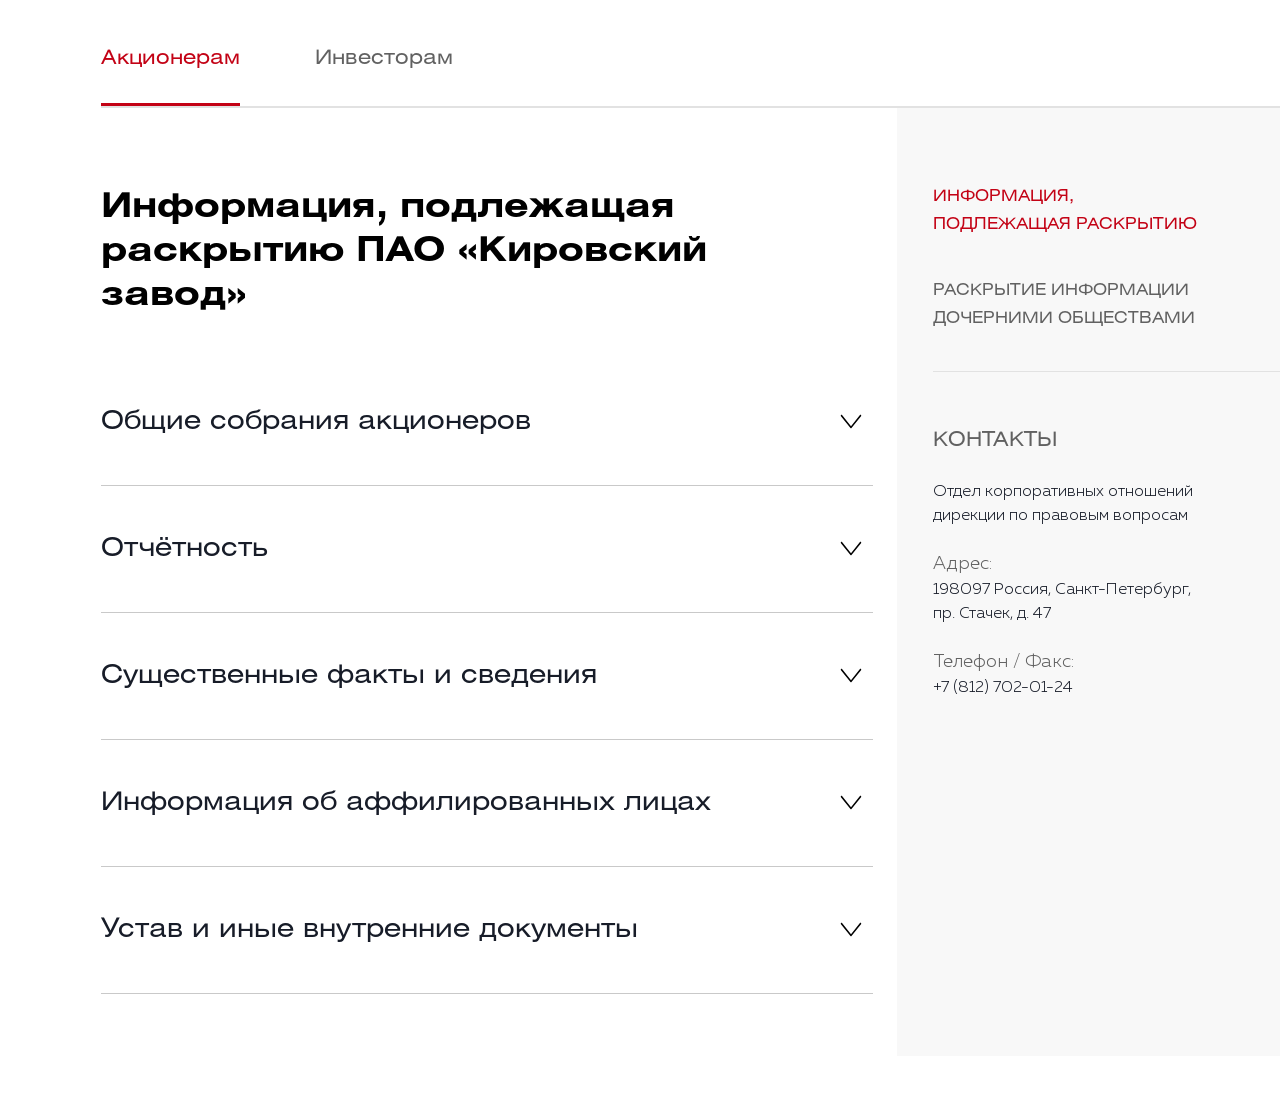
==== actioners.html @ 435348f7 "Add files" ====
<!doctype html>
<html lang="en">
    <head>
        <meta charset="UTF-8">
        <meta name="viewport" content="width=device-width, user-scalable=no, initial-scale=1.0, maximum-scale=1.0, minimum-scale=1.0">
        <meta http-equiv="X-UA-Compatible" content="ie=edge">
        <title>Акционерам</title>
        <link rel="stylesheet" href="./css/style.min.css">
    </head>
    <body>
    <main class="akcioner-container">
        <nav id="barba-wrapper" class="akcioner-navigation">
            <ul class="akcioner-navigation-list barba-container">
                <li onclick="toggleDropDown()" class="akcioner-navigation-list__item akcioner-navigation-list__item-active"><a href="#">Акционерам</a>
                    <svg class="akcioner-navigation-list__item-active-arrow" width="14" height="9" viewBox="0 0 14 9" fill="none" xmlns="http://www.w3.org/2000/svg">
                        <path d="M1 1L7 8L13 1" stroke="#C30215"></path>
                    </svg>
                </li>

                <li class="akcioner-navigation-list__item"><a href="http://localhost:3000/investors.html">Инвесторам</a></li>
            </ul>
        </nav>
        <div id="akcioner-menu-container" class="akcioner-menu-container">
            <ul class="akcioner-menu__nav-list">
                <li class="akcioner-menu__nav-item"><a href="#extend">Информация, подлежащая раскрытию</a></li>
                <li class="akcioner-menu__nav-item"><a href="#extend">Раскрытие информации дочерними обществами</a></li>
            </ul>
        </div>



<!--        <section class="akcioner-info__accordion akcioner-info__menu">-->
<!--            <div class="akcioner-info__accordion-item akcioner-info__menu-item">-->
<!--                <h3 class="akcioner-info__accordion-item&#45;&#45;title akcioner-info__menu-item&#45;&#45;title">-->
<!--                    Выбрать-->
<!--                    <div class="akcioner-info__menu-icon">-->
<!--                        <svg width="23" height="14" viewBox="0 0 23 14" fill="none" xmlns="http://www.w3.org/2000/svg">-->
<!--                            <rect y="6.46289" width="22.6152" height="1.07691" fill="#171C28"/>-->
<!--                            <rect width="22.6152" height="1.07691" fill="#171C28"/>-->
<!--                            <path d="M0 12.9238H22.6152V14.0007H0V12.9238Z" fill="#171C28"/>-->
<!--                        </svg>-->
<!--                    </div>-->
<!--                </h3>-->
<!--                <ul>-->
<!--                    <li class="akcioner-info__accordion-item&#45;&#45;text akcioner-info__menu-item&#45;&#45;text">-->
<!--                        <a href="#menu-item1" class="akcioner-info__accordion-item&#45;&#45;text-container akcioner-info__menu-item&#45;&#45;text-container active">-->
<!--                            Информация, подлежащая раскрытию-->
<!--                        </a>-->
<!--                    </li>-->

<!--                    <li class="akcioner-info__accordion-item&#45;&#45;text akcioner-info__menu-item&#45;&#45;text">-->
<!--                        <a href="#menu-item2" class="akcioner-info__accordion-item&#45;&#45;text-container akcioner-info__menu-item&#45;&#45;text-container">-->
<!--                            Раскрытие информации дочерними обществами-->
<!--                        </a>-->
<!--                    </li>-->

<!--                </ul>-->
<!--            </div>-->
<!--        </section>-->





        <div class="akcioner__content-container">

            <section class="akcioner-info-container">
                <h2>Информация, подлежащая раскрытию ПАО «Кировский завод»</h2>
                <section class="akcioner-info__accordion">
                    <div class="akcioner-info__accordion-item">
                        <h3 class="akcioner-info__accordion-item--title">
                            <span>Общие собрания акционеров</span>
                            <span class="akcioner-info__accordion-item--title-arrow">
                                <svg width="22" height="15" viewBox="0 0 22 15" fill="none" xmlns="http://www.w3.org/2000/svg">
                                    <path d="M2.03706 1.05163L2.03709 1.05161L2.03415 1.04812C1.97196 0.97417 1.89831 0.904842 1.8047 0.855377C1.70848 0.804535 1.60552 0.782207 1.49578 0.782207C1.08599 0.782207 0.75 1.15502 0.75 1.62165C0.75 1.78842 0.814213 2.02343 0.955405 2.19279L10.4233 13.9797L10.4232 13.9798L10.4269 13.9841C10.5666 14.1502 10.7574 14.25 10.9652 14.25C11.1731 14.25 11.3639 14.1502 11.5036 13.9841L11.5036 13.9841L11.5068 13.9802L21.0242 2.19329L21.0722 2.13624C21.3711 1.7809 21.2745 1.28864 21.0226 0.989175C20.8717 0.809683 20.6659 0.729374 20.4548 0.754483C20.2538 0.778379 20.0759 0.893577 19.9459 1.04812L19.9459 1.04808L19.9426 1.05215L11.0143 12.1287L2.03706 1.05163Z" stroke-width="0.5"></path>
                                </svg>
                            </span>
                        </h3>
                        <ul>
                            <li class="akcioner-info__accordion-item--text">
                                <a href="#doc" class="akcioner-info__accordion-item--text-container">
                                  <span class="akcioner-info__accordion-item--text-icon">
                                    <svg width="38" height="50" viewBox="0 0 38 50" fill="none" xmlns="http://www.w3.org/2000/svg">
                                        <path fill-rule="evenodd" clip-rule="evenodd" d="M2.98619 0C1.40594 0 0.103516 1.31338 0.103516 2.9069V47.0933C0.103516 48.6868 1.40594 50 2.98619 50H34.7208C36.3011 50 37.6035 48.6868 37.6035 47.0933V12.3964L37.3272 12.1124L25.543 0H2.98619ZM2.98619 1.94738H24.1721V10.8127C24.1721 12.4179 25.4646 13.768 27.0739 13.768H35.6724V47.0933C35.6724 47.6417 35.2647 48.0528 34.7208 48.0528H2.98619C2.44235 48.0528 2.03467 47.6417 2.03467 47.0933V2.9069C2.03467 2.35849 2.44235 1.94738 2.98619 1.94738ZM26.1032 3.3565L34.338 11.8206H27.0739C26.5592 11.8206 26.1032 11.3493 26.1032 10.8127V3.3565ZM18.7407 27.4219C18.0326 27.4219 17.4076 27.5377 16.8656 27.769C16.4581 27.9406 16.0824 28.2039 15.7382 28.5589C15.398 28.9139 15.129 29.3148 14.9312 29.7616C14.6662 30.368 14.5336 31.1179 14.5336 32.0115C14.5336 33.4078 14.9153 34.5049 15.6788 35.3027C16.4423 36.0966 17.4709 36.4934 18.7645 36.4934C20.0422 36.4934 21.0629 36.0944 21.8264 35.2966C22.5899 34.4948 22.9718 33.3858 22.9718 31.9696C22.9718 30.5414 22.586 29.4266 21.8146 28.6248C21.0472 27.8229 20.0225 27.4219 18.7407 27.4219ZM28.0987 27.4219C26.8803 27.4219 25.8971 27.8268 25.1494 28.6366C24.4017 29.4425 24.0279 30.5754 24.0279 32.0355C24.0279 33.4157 24.3998 34.5049 25.1435 35.3027C25.8872 36.0966 26.8367 36.4934 27.9918 36.4934C28.9254 36.4934 29.6948 36.262 30.3001 35.7992C30.9093 35.3325 31.3445 34.6205 31.6056 33.6631L29.9027 33.1185C29.7563 33.7607 29.5149 34.2315 29.1786 34.5307C28.8424 34.8299 28.4408 34.9795 27.974 34.9795C27.341 34.9795 26.8267 34.7442 26.4311 34.2735C26.0355 33.8028 25.8377 33.0129 25.8377 31.9039C25.8377 30.8587 26.0377 30.1027 26.4372 29.636C26.8407 29.1692 27.3648 28.9359 28.0097 28.9359C28.4765 28.9359 28.8721 29.0675 29.1965 29.3308C29.5248 29.5941 29.7404 29.9531 29.8432 30.4079L31.5818 29.9891C31.384 29.287 31.0874 28.7483 30.6918 28.3734C30.0272 27.7391 29.1629 27.4219 28.0987 27.4219ZM6.10147 27.5716V36.3438H9.40664C10.0554 36.3438 10.5738 36.2819 10.9614 36.1583C11.4797 35.9907 11.8911 35.7574 12.1957 35.4582C12.5992 35.0633 12.9097 34.5466 13.1273 33.9084C13.3053 33.3858 13.3943 32.7634 13.3943 32.0414C13.3943 31.2196 13.2993 30.5296 13.1094 29.9711C12.9195 29.4086 12.6426 28.9338 12.2787 28.5468C11.9147 28.1599 11.4776 27.8907 10.9673 27.7392C10.5876 27.6275 10.0356 27.5716 9.3117 27.5716H6.10147ZM18.7586 28.9359C19.4825 28.9359 20.062 29.1833 20.4972 29.6779C20.9363 30.1726 21.1559 30.9226 21.1559 31.9278C21.1559 32.9451 20.9305 33.7089 20.4795 34.2195C20.0325 34.7261 19.4588 34.9795 18.7586 34.9795C18.0584 34.9795 17.4808 34.7242 17.0259 34.2136C16.5709 33.699 16.3434 32.9451 16.3434 31.9518C16.3434 30.9425 16.5649 30.1884 17.008 29.6898C17.4511 29.1872 18.0346 28.9359 18.7586 28.9359ZM7.85793 29.0556H8.6471C9.36313 29.0556 9.84383 29.0834 10.0891 29.1393C10.4174 29.2111 10.6884 29.3487 10.902 29.5521C11.1156 29.7556 11.2818 30.0389 11.4005 30.4019C11.5191 30.7649 11.5786 31.2855 11.5786 31.9637C11.5786 32.6418 11.5191 33.1783 11.4005 33.5733C11.2818 33.9642 11.1276 34.2456 10.9377 34.4171C10.7518 34.5887 10.5163 34.7103 10.2315 34.7821C10.0139 34.8379 9.65983 34.8658 9.16928 34.8658H7.85793V29.0556Z" fill="#1076BE"></path>
                                    </svg>
                                </span>

                                    <div class="akcioner-info__accordion-item--text-doc">
                                        <span class="akcioner-info__accordion-item--text-doc-title">МСФО 2017-2018</span>
                                        <span class="akcioner-info__accordion-item--text-doc-format">(DOC, 1,074.5 КБ)</span>
                                    </div>
                                </a>
                                <span class="akcioner-info__accordion-item--text-date">06.06.2019</span>
                            </li>

                            <li class="akcioner-info__accordion-item--text">
                                <div class="akcioner-info__accordion-item--text-container">
                                  <span class="akcioner-info__accordion-item--text-icon">
                                    <svg width="38" height="50" viewBox="0 0 38 50" fill="none" xmlns="http://www.w3.org/2000/svg">
                                        <path fill-rule="evenodd" clip-rule="evenodd" d="M2.98619 0C1.40594 0 0.103516 1.31338 0.103516 2.9069V47.0933C0.103516 48.6868 1.40594 50 2.98619 50H34.7208C36.3011 50 37.6035 48.6868 37.6035 47.0933V12.3964L37.3272 12.1124L25.543 0H2.98619ZM2.98619 1.94738H24.1721V10.8127C24.1721 12.4179 25.4646 13.768 27.0739 13.768H35.6724V47.0933C35.6724 47.6417 35.2647 48.0528 34.7208 48.0528H2.98619C2.44235 48.0528 2.03467 47.6417 2.03467 47.0933V2.9069C2.03467 2.35849 2.44235 1.94738 2.98619 1.94738ZM26.1032 3.3565L34.338 11.8206H27.0739C26.5592 11.8206 26.1032 11.3493 26.1032 10.8127V3.3565ZM18.7407 27.4219C18.0326 27.4219 17.4076 27.5377 16.8656 27.769C16.4581 27.9406 16.0824 28.2039 15.7382 28.5589C15.398 28.9139 15.129 29.3148 14.9312 29.7616C14.6662 30.368 14.5336 31.1179 14.5336 32.0115C14.5336 33.4078 14.9153 34.5049 15.6788 35.3027C16.4423 36.0966 17.4709 36.4934 18.7645 36.4934C20.0422 36.4934 21.0629 36.0944 21.8264 35.2966C22.5899 34.4948 22.9718 33.3858 22.9718 31.9696C22.9718 30.5414 22.586 29.4266 21.8146 28.6248C21.0472 27.8229 20.0225 27.4219 18.7407 27.4219ZM28.0987 27.4219C26.8803 27.4219 25.8971 27.8268 25.1494 28.6366C24.4017 29.4425 24.0279 30.5754 24.0279 32.0355C24.0279 33.4157 24.3998 34.5049 25.1435 35.3027C25.8872 36.0966 26.8367 36.4934 27.9918 36.4934C28.9254 36.4934 29.6948 36.262 30.3001 35.7992C30.9093 35.3325 31.3445 34.6205 31.6056 33.6631L29.9027 33.1185C29.7563 33.7607 29.5149 34.2315 29.1786 34.5307C28.8424 34.8299 28.4408 34.9795 27.974 34.9795C27.341 34.9795 26.8267 34.7442 26.4311 34.2735C26.0355 33.8028 25.8377 33.0129 25.8377 31.9039C25.8377 30.8587 26.0377 30.1027 26.4372 29.636C26.8407 29.1692 27.3648 28.9359 28.0097 28.9359C28.4765 28.9359 28.8721 29.0675 29.1965 29.3308C29.5248 29.5941 29.7404 29.9531 29.8432 30.4079L31.5818 29.9891C31.384 29.287 31.0874 28.7483 30.6918 28.3734C30.0272 27.7391 29.1629 27.4219 28.0987 27.4219ZM6.10147 27.5716V36.3438H9.40664C10.0554 36.3438 10.5738 36.2819 10.9614 36.1583C11.4797 35.9907 11.8911 35.7574 12.1957 35.4582C12.5992 35.0633 12.9097 34.5466 13.1273 33.9084C13.3053 33.3858 13.3943 32.7634 13.3943 32.0414C13.3943 31.2196 13.2993 30.5296 13.1094 29.9711C12.9195 29.4086 12.6426 28.9338 12.2787 28.5468C11.9147 28.1599 11.4776 27.8907 10.9673 27.7392C10.5876 27.6275 10.0356 27.5716 9.3117 27.5716H6.10147ZM18.7586 28.9359C19.4825 28.9359 20.062 29.1833 20.4972 29.6779C20.9363 30.1726 21.1559 30.9226 21.1559 31.9278C21.1559 32.9451 20.9305 33.7089 20.4795 34.2195C20.0325 34.7261 19.4588 34.9795 18.7586 34.9795C18.0584 34.9795 17.4808 34.7242 17.0259 34.2136C16.5709 33.699 16.3434 32.9451 16.3434 31.9518C16.3434 30.9425 16.5649 30.1884 17.008 29.6898C17.4511 29.1872 18.0346 28.9359 18.7586 28.9359ZM7.85793 29.0556H8.6471C9.36313 29.0556 9.84383 29.0834 10.0891 29.1393C10.4174 29.2111 10.6884 29.3487 10.902 29.5521C11.1156 29.7556 11.2818 30.0389 11.4005 30.4019C11.5191 30.7649 11.5786 31.2855 11.5786 31.9637C11.5786 32.6418 11.5191 33.1783 11.4005 33.5733C11.2818 33.9642 11.1276 34.2456 10.9377 34.4171C10.7518 34.5887 10.5163 34.7103 10.2315 34.7821C10.0139 34.8379 9.65983 34.8658 9.16928 34.8658H7.85793V29.0556Z" fill="#1076BE"></path>
                                    </svg>
                                </span>

                                    <div class="akcioner-info__accordion-item--text-doc">
                                        <span class="akcioner-info__accordion-item--text-doc-title">МСФО 2017-2018</span>
                                        <span class="akcioner-info__accordion-item--text-doc-format">(DOC, 1,074.5 КБ)</span>
                                    </div>
                                </div>
                                <span class="akcioner-info__accordion-item--text-date">06.06.2019</span>
                            </li>

                        </ul>
                    </div>



                    <div class="akcioner-info__accordion-item">
                        <h3 class="akcioner-info__accordion-item--title">
                            <span>Отчётность</span>
                            <span class="akcioner-info__accordion-item--title-arrow">
                            <svg width="22" height="15" viewBox="0 0 22 15" fill="none" xmlns="http://www.w3.org/2000/svg">
                                <path d="M2.03706 1.05163L2.03709 1.05161L2.03415 1.04812C1.97196 0.97417 1.89831 0.904842 1.8047 0.855377C1.70848 0.804535 1.60552 0.782207 1.49578 0.782207C1.08599 0.782207 0.75 1.15502 0.75 1.62165C0.75 1.78842 0.814213 2.02343 0.955405 2.19279L10.4233 13.9797L10.4232 13.9798L10.4269 13.9841C10.5666 14.1502 10.7574 14.25 10.9652 14.25C11.1731 14.25 11.3639 14.1502 11.5036 13.9841L11.5036 13.9841L11.5068 13.9802L21.0242 2.19329L21.0722 2.13624C21.3711 1.7809 21.2745 1.28864 21.0226 0.989175C20.8717 0.809683 20.6659 0.729374 20.4548 0.754483C20.2538 0.778379 20.0759 0.893577 19.9459 1.04812L19.9459 1.04808L19.9426 1.05215L11.0143 12.1287L2.03706 1.05163Z" stroke-width="0.5"></path>
                            </svg>
                        </span>
                        </h3>
                        <ul>
                            <li class="akcioner-info__accordion-item--text">
                                <a href="#doc" class="akcioner-info__accordion-item--text-container">
                                  <span class="akcioner-info__accordion-item--text-icon">
                                    <svg width="38" height="50" viewBox="0 0 38 50" fill="none" xmlns="http://www.w3.org/2000/svg">
                                        <path fill-rule="evenodd" clip-rule="evenodd" d="M2.98619 0C1.40594 0 0.103516 1.31338 0.103516 2.9069V47.0933C0.103516 48.6868 1.40594 50 2.98619 50H34.7208C36.3011 50 37.6035 48.6868 37.6035 47.0933V12.3964L37.3272 12.1124L25.543 0H2.98619ZM2.98619 1.94738H24.1721V10.8127C24.1721 12.4179 25.4646 13.768 27.0739 13.768H35.6724V47.0933C35.6724 47.6417 35.2647 48.0528 34.7208 48.0528H2.98619C2.44235 48.0528 2.03467 47.6417 2.03467 47.0933V2.9069C2.03467 2.35849 2.44235 1.94738 2.98619 1.94738ZM26.1032 3.3565L34.338 11.8206H27.0739C26.5592 11.8206 26.1032 11.3493 26.1032 10.8127V3.3565ZM18.7407 27.4219C18.0326 27.4219 17.4076 27.5377 16.8656 27.769C16.4581 27.9406 16.0824 28.2039 15.7382 28.5589C15.398 28.9139 15.129 29.3148 14.9312 29.7616C14.6662 30.368 14.5336 31.1179 14.5336 32.0115C14.5336 33.4078 14.9153 34.5049 15.6788 35.3027C16.4423 36.0966 17.4709 36.4934 18.7645 36.4934C20.0422 36.4934 21.0629 36.0944 21.8264 35.2966C22.5899 34.4948 22.9718 33.3858 22.9718 31.9696C22.9718 30.5414 22.586 29.4266 21.8146 28.6248C21.0472 27.8229 20.0225 27.4219 18.7407 27.4219ZM28.0987 27.4219C26.8803 27.4219 25.8971 27.8268 25.1494 28.6366C24.4017 29.4425 24.0279 30.5754 24.0279 32.0355C24.0279 33.4157 24.3998 34.5049 25.1435 35.3027C25.8872 36.0966 26.8367 36.4934 27.9918 36.4934C28.9254 36.4934 29.6948 36.262 30.3001 35.7992C30.9093 35.3325 31.3445 34.6205 31.6056 33.6631L29.9027 33.1185C29.7563 33.7607 29.5149 34.2315 29.1786 34.5307C28.8424 34.8299 28.4408 34.9795 27.974 34.9795C27.341 34.9795 26.8267 34.7442 26.4311 34.2735C26.0355 33.8028 25.8377 33.0129 25.8377 31.9039C25.8377 30.8587 26.0377 30.1027 26.4372 29.636C26.8407 29.1692 27.3648 28.9359 28.0097 28.9359C28.4765 28.9359 28.8721 29.0675 29.1965 29.3308C29.5248 29.5941 29.7404 29.9531 29.8432 30.4079L31.5818 29.9891C31.384 29.287 31.0874 28.7483 30.6918 28.3734C30.0272 27.7391 29.1629 27.4219 28.0987 27.4219ZM6.10147 27.5716V36.3438H9.40664C10.0554 36.3438 10.5738 36.2819 10.9614 36.1583C11.4797 35.9907 11.8911 35.7574 12.1957 35.4582C12.5992 35.0633 12.9097 34.5466 13.1273 33.9084C13.3053 33.3858 13.3943 32.7634 13.3943 32.0414C13.3943 31.2196 13.2993 30.5296 13.1094 29.9711C12.9195 29.4086 12.6426 28.9338 12.2787 28.5468C11.9147 28.1599 11.4776 27.8907 10.9673 27.7392C10.5876 27.6275 10.0356 27.5716 9.3117 27.5716H6.10147ZM18.7586 28.9359C19.4825 28.9359 20.062 29.1833 20.4972 29.6779C20.9363 30.1726 21.1559 30.9226 21.1559 31.9278C21.1559 32.9451 20.9305 33.7089 20.4795 34.2195C20.0325 34.7261 19.4588 34.9795 18.7586 34.9795C18.0584 34.9795 17.4808 34.7242 17.0259 34.2136C16.5709 33.699 16.3434 32.9451 16.3434 31.9518C16.3434 30.9425 16.5649 30.1884 17.008 29.6898C17.4511 29.1872 18.0346 28.9359 18.7586 28.9359ZM7.85793 29.0556H8.6471C9.36313 29.0556 9.84383 29.0834 10.0891 29.1393C10.4174 29.2111 10.6884 29.3487 10.902 29.5521C11.1156 29.7556 11.2818 30.0389 11.4005 30.4019C11.5191 30.7649 11.5786 31.2855 11.5786 31.9637C11.5786 32.6418 11.5191 33.1783 11.4005 33.5733C11.2818 33.9642 11.1276 34.2456 10.9377 34.4171C10.7518 34.5887 10.5163 34.7103 10.2315 34.7821C10.0139 34.8379 9.65983 34.8658 9.16928 34.8658H7.85793V29.0556Z" fill="#1076BE"></path>
                                    </svg>
                                </span>

                                    <div class="akcioner-info__accordion-item--text-doc">
                                        <span class="akcioner-info__accordion-item--text-doc-title">МСФО 2017-2018</span>
                                        <span class="akcioner-info__accordion-item--text-doc-format">(DOC, 1,074.5 КБ)</span>
                                    </div>
                                </a>
                                <span class="akcioner-info__accordion-item--text-date">06.06.2019</span>
                            </li>

                            <li class="akcioner-info__accordion-item--text">
                                <div class="akcioner-info__accordion-item--text-container">
                                  <span class="akcioner-info__accordion-item--text-icon">
                                    <svg width="38" height="50" viewBox="0 0 38 50" fill="none" xmlns="http://www.w3.org/2000/svg">
                                        <path fill-rule="evenodd" clip-rule="evenodd" d="M2.98619 0C1.40594 0 0.103516 1.31338 0.103516 2.9069V47.0933C0.103516 48.6868 1.40594 50 2.98619 50H34.7208C36.3011 50 37.6035 48.6868 37.6035 47.0933V12.3964L37.3272 12.1124L25.543 0H2.98619ZM2.98619 1.94738H24.1721V10.8127C24.1721 12.4179 25.4646 13.768 27.0739 13.768H35.6724V47.0933C35.6724 47.6417 35.2647 48.0528 34.7208 48.0528H2.98619C2.44235 48.0528 2.03467 47.6417 2.03467 47.0933V2.9069C2.03467 2.35849 2.44235 1.94738 2.98619 1.94738ZM26.1032 3.3565L34.338 11.8206H27.0739C26.5592 11.8206 26.1032 11.3493 26.1032 10.8127V3.3565ZM18.7407 27.4219C18.0326 27.4219 17.4076 27.5377 16.8656 27.769C16.4581 27.9406 16.0824 28.2039 15.7382 28.5589C15.398 28.9139 15.129 29.3148 14.9312 29.7616C14.6662 30.368 14.5336 31.1179 14.5336 32.0115C14.5336 33.4078 14.9153 34.5049 15.6788 35.3027C16.4423 36.0966 17.4709 36.4934 18.7645 36.4934C20.0422 36.4934 21.0629 36.0944 21.8264 35.2966C22.5899 34.4948 22.9718 33.3858 22.9718 31.9696C22.9718 30.5414 22.586 29.4266 21.8146 28.6248C21.0472 27.8229 20.0225 27.4219 18.7407 27.4219ZM28.0987 27.4219C26.8803 27.4219 25.8971 27.8268 25.1494 28.6366C24.4017 29.4425 24.0279 30.5754 24.0279 32.0355C24.0279 33.4157 24.3998 34.5049 25.1435 35.3027C25.8872 36.0966 26.8367 36.4934 27.9918 36.4934C28.9254 36.4934 29.6948 36.262 30.3001 35.7992C30.9093 35.3325 31.3445 34.6205 31.6056 33.6631L29.9027 33.1185C29.7563 33.7607 29.5149 34.2315 29.1786 34.5307C28.8424 34.8299 28.4408 34.9795 27.974 34.9795C27.341 34.9795 26.8267 34.7442 26.4311 34.2735C26.0355 33.8028 25.8377 33.0129 25.8377 31.9039C25.8377 30.8587 26.0377 30.1027 26.4372 29.636C26.8407 29.1692 27.3648 28.9359 28.0097 28.9359C28.4765 28.9359 28.8721 29.0675 29.1965 29.3308C29.5248 29.5941 29.7404 29.9531 29.8432 30.4079L31.5818 29.9891C31.384 29.287 31.0874 28.7483 30.6918 28.3734C30.0272 27.7391 29.1629 27.4219 28.0987 27.4219ZM6.10147 27.5716V36.3438H9.40664C10.0554 36.3438 10.5738 36.2819 10.9614 36.1583C11.4797 35.9907 11.8911 35.7574 12.1957 35.4582C12.5992 35.0633 12.9097 34.5466 13.1273 33.9084C13.3053 33.3858 13.3943 32.7634 13.3943 32.0414C13.3943 31.2196 13.2993 30.5296 13.1094 29.9711C12.9195 29.4086 12.6426 28.9338 12.2787 28.5468C11.9147 28.1599 11.4776 27.8907 10.9673 27.7392C10.5876 27.6275 10.0356 27.5716 9.3117 27.5716H6.10147ZM18.7586 28.9359C19.4825 28.9359 20.062 29.1833 20.4972 29.6779C20.9363 30.1726 21.1559 30.9226 21.1559 31.9278C21.1559 32.9451 20.9305 33.7089 20.4795 34.2195C20.0325 34.7261 19.4588 34.9795 18.7586 34.9795C18.0584 34.9795 17.4808 34.7242 17.0259 34.2136C16.5709 33.699 16.3434 32.9451 16.3434 31.9518C16.3434 30.9425 16.5649 30.1884 17.008 29.6898C17.4511 29.1872 18.0346 28.9359 18.7586 28.9359ZM7.85793 29.0556H8.6471C9.36313 29.0556 9.84383 29.0834 10.0891 29.1393C10.4174 29.2111 10.6884 29.3487 10.902 29.5521C11.1156 29.7556 11.2818 30.0389 11.4005 30.4019C11.5191 30.7649 11.5786 31.2855 11.5786 31.9637C11.5786 32.6418 11.5191 33.1783 11.4005 33.5733C11.2818 33.9642 11.1276 34.2456 10.9377 34.4171C10.7518 34.5887 10.5163 34.7103 10.2315 34.7821C10.0139 34.8379 9.65983 34.8658 9.16928 34.8658H7.85793V29.0556Z" fill="#1076BE"></path>
                                    </svg>
                                </span>

                                    <div class="akcioner-info__accordion-item--text-doc">
                                        <span class="akcioner-info__accordion-item--text-doc-title">МСФО 2017-2018</span>
                                        <span class="akcioner-info__accordion-item--text-doc-format">(DOC, 1,074.5 КБ)</span>
                                    </div>
                                </div>
                                <span class="akcioner-info__accordion-item--text-date">06.06.2019</span>
                            </li>

                        </ul>
                    </div>



                    <div class="akcioner-info__accordion-item">
                        <h3 class="akcioner-info__accordion-item--title">
                            <span>Существенные факты и сведения</span>
                            <span class="akcioner-info__accordion-item--title-arrow">
                            <svg width="22" height="15" viewBox="0 0 22 15" fill="none" xmlns="http://www.w3.org/2000/svg">
                                <path d="M2.03706 1.05163L2.03709 1.05161L2.03415 1.04812C1.97196 0.97417 1.89831 0.904842 1.8047 0.855377C1.70848 0.804535 1.60552 0.782207 1.49578 0.782207C1.08599 0.782207 0.75 1.15502 0.75 1.62165C0.75 1.78842 0.814213 2.02343 0.955405 2.19279L10.4233 13.9797L10.4232 13.9798L10.4269 13.9841C10.5666 14.1502 10.7574 14.25 10.9652 14.25C11.1731 14.25 11.3639 14.1502 11.5036 13.9841L11.5036 13.9841L11.5068 13.9802L21.0242 2.19329L21.0722 2.13624C21.3711 1.7809 21.2745 1.28864 21.0226 0.989175C20.8717 0.809683 20.6659 0.729374 20.4548 0.754483C20.2538 0.778379 20.0759 0.893577 19.9459 1.04812L19.9459 1.04808L19.9426 1.05215L11.0143 12.1287L2.03706 1.05163Z" stroke-width="0.5"></path>
                            </svg>
                        </span>
                        </h3>
                        <ul>
                            <li class="akcioner-info__accordion-item--text">
                                <a href="#doc" class="akcioner-info__accordion-item--text-container">
                                  <span class="akcioner-info__accordion-item--text-icon">
                                    <svg width="38" height="50" viewBox="0 0 38 50" fill="none" xmlns="http://www.w3.org/2000/svg">
                                        <path fill-rule="evenodd" clip-rule="evenodd" d="M2.98619 0C1.40594 0 0.103516 1.31338 0.103516 2.9069V47.0933C0.103516 48.6868 1.40594 50 2.98619 50H34.7208C36.3011 50 37.6035 48.6868 37.6035 47.0933V12.3964L37.3272 12.1124L25.543 0H2.98619ZM2.98619 1.94738H24.1721V10.8127C24.1721 12.4179 25.4646 13.768 27.0739 13.768H35.6724V47.0933C35.6724 47.6417 35.2647 48.0528 34.7208 48.0528H2.98619C2.44235 48.0528 2.03467 47.6417 2.03467 47.0933V2.9069C2.03467 2.35849 2.44235 1.94738 2.98619 1.94738ZM26.1032 3.3565L34.338 11.8206H27.0739C26.5592 11.8206 26.1032 11.3493 26.1032 10.8127V3.3565ZM18.7407 27.4219C18.0326 27.4219 17.4076 27.5377 16.8656 27.769C16.4581 27.9406 16.0824 28.2039 15.7382 28.5589C15.398 28.9139 15.129 29.3148 14.9312 29.7616C14.6662 30.368 14.5336 31.1179 14.5336 32.0115C14.5336 33.4078 14.9153 34.5049 15.6788 35.3027C16.4423 36.0966 17.4709 36.4934 18.7645 36.4934C20.0422 36.4934 21.0629 36.0944 21.8264 35.2966C22.5899 34.4948 22.9718 33.3858 22.9718 31.9696C22.9718 30.5414 22.586 29.4266 21.8146 28.6248C21.0472 27.8229 20.0225 27.4219 18.7407 27.4219ZM28.0987 27.4219C26.8803 27.4219 25.8971 27.8268 25.1494 28.6366C24.4017 29.4425 24.0279 30.5754 24.0279 32.0355C24.0279 33.4157 24.3998 34.5049 25.1435 35.3027C25.8872 36.0966 26.8367 36.4934 27.9918 36.4934C28.9254 36.4934 29.6948 36.262 30.3001 35.7992C30.9093 35.3325 31.3445 34.6205 31.6056 33.6631L29.9027 33.1185C29.7563 33.7607 29.5149 34.2315 29.1786 34.5307C28.8424 34.8299 28.4408 34.9795 27.974 34.9795C27.341 34.9795 26.8267 34.7442 26.4311 34.2735C26.0355 33.8028 25.8377 33.0129 25.8377 31.9039C25.8377 30.8587 26.0377 30.1027 26.4372 29.636C26.8407 29.1692 27.3648 28.9359 28.0097 28.9359C28.4765 28.9359 28.8721 29.0675 29.1965 29.3308C29.5248 29.5941 29.7404 29.9531 29.8432 30.4079L31.5818 29.9891C31.384 29.287 31.0874 28.7483 30.6918 28.3734C30.0272 27.7391 29.1629 27.4219 28.0987 27.4219ZM6.10147 27.5716V36.3438H9.40664C10.0554 36.3438 10.5738 36.2819 10.9614 36.1583C11.4797 35.9907 11.8911 35.7574 12.1957 35.4582C12.5992 35.0633 12.9097 34.5466 13.1273 33.9084C13.3053 33.3858 13.3943 32.7634 13.3943 32.0414C13.3943 31.2196 13.2993 30.5296 13.1094 29.9711C12.9195 29.4086 12.6426 28.9338 12.2787 28.5468C11.9147 28.1599 11.4776 27.8907 10.9673 27.7392C10.5876 27.6275 10.0356 27.5716 9.3117 27.5716H6.10147ZM18.7586 28.9359C19.4825 28.9359 20.062 29.1833 20.4972 29.6779C20.9363 30.1726 21.1559 30.9226 21.1559 31.9278C21.1559 32.9451 20.9305 33.7089 20.4795 34.2195C20.0325 34.7261 19.4588 34.9795 18.7586 34.9795C18.0584 34.9795 17.4808 34.7242 17.0259 34.2136C16.5709 33.699 16.3434 32.9451 16.3434 31.9518C16.3434 30.9425 16.5649 30.1884 17.008 29.6898C17.4511 29.1872 18.0346 28.9359 18.7586 28.9359ZM7.85793 29.0556H8.6471C9.36313 29.0556 9.84383 29.0834 10.0891 29.1393C10.4174 29.2111 10.6884 29.3487 10.902 29.5521C11.1156 29.7556 11.2818 30.0389 11.4005 30.4019C11.5191 30.7649 11.5786 31.2855 11.5786 31.9637C11.5786 32.6418 11.5191 33.1783 11.4005 33.5733C11.2818 33.9642 11.1276 34.2456 10.9377 34.4171C10.7518 34.5887 10.5163 34.7103 10.2315 34.7821C10.0139 34.8379 9.65983 34.8658 9.16928 34.8658H7.85793V29.0556Z" fill="#1076BE"></path>
                                    </svg>
                                </span>

                                    <div class="akcioner-info__accordion-item--text-doc">
                                        <span class="akcioner-info__accordion-item--text-doc-title">МСФО 2017-2018</span>
                                        <span class="akcioner-info__accordion-item--text-doc-format">(DOC, 1,074.5 КБ)</span>
                                    </div>
                                </a>
                                <span class="akcioner-info__accordion-item--text-date">06.06.2019</span>
                            </li>

                            <li class="akcioner-info__accordion-item--text">
                                <div class="akcioner-info__accordion-item--text-container">
                                  <span class="akcioner-info__accordion-item--text-icon">
                                    <svg width="38" height="50" viewBox="0 0 38 50" fill="none" xmlns="http://www.w3.org/2000/svg">
                                        <path fill-rule="evenodd" clip-rule="evenodd" d="M2.98619 0C1.40594 0 0.103516 1.31338 0.103516 2.9069V47.0933C0.103516 48.6868 1.40594 50 2.98619 50H34.7208C36.3011 50 37.6035 48.6868 37.6035 47.0933V12.3964L37.3272 12.1124L25.543 0H2.98619ZM2.98619 1.94738H24.1721V10.8127C24.1721 12.4179 25.4646 13.768 27.0739 13.768H35.6724V47.0933C35.6724 47.6417 35.2647 48.0528 34.7208 48.0528H2.98619C2.44235 48.0528 2.03467 47.6417 2.03467 47.0933V2.9069C2.03467 2.35849 2.44235 1.94738 2.98619 1.94738ZM26.1032 3.3565L34.338 11.8206H27.0739C26.5592 11.8206 26.1032 11.3493 26.1032 10.8127V3.3565ZM18.7407 27.4219C18.0326 27.4219 17.4076 27.5377 16.8656 27.769C16.4581 27.9406 16.0824 28.2039 15.7382 28.5589C15.398 28.9139 15.129 29.3148 14.9312 29.7616C14.6662 30.368 14.5336 31.1179 14.5336 32.0115C14.5336 33.4078 14.9153 34.5049 15.6788 35.3027C16.4423 36.0966 17.4709 36.4934 18.7645 36.4934C20.0422 36.4934 21.0629 36.0944 21.8264 35.2966C22.5899 34.4948 22.9718 33.3858 22.9718 31.9696C22.9718 30.5414 22.586 29.4266 21.8146 28.6248C21.0472 27.8229 20.0225 27.4219 18.7407 27.4219ZM28.0987 27.4219C26.8803 27.4219 25.8971 27.8268 25.1494 28.6366C24.4017 29.4425 24.0279 30.5754 24.0279 32.0355C24.0279 33.4157 24.3998 34.5049 25.1435 35.3027C25.8872 36.0966 26.8367 36.4934 27.9918 36.4934C28.9254 36.4934 29.6948 36.262 30.3001 35.7992C30.9093 35.3325 31.3445 34.6205 31.6056 33.6631L29.9027 33.1185C29.7563 33.7607 29.5149 34.2315 29.1786 34.5307C28.8424 34.8299 28.4408 34.9795 27.974 34.9795C27.341 34.9795 26.8267 34.7442 26.4311 34.2735C26.0355 33.8028 25.8377 33.0129 25.8377 31.9039C25.8377 30.8587 26.0377 30.1027 26.4372 29.636C26.8407 29.1692 27.3648 28.9359 28.0097 28.9359C28.4765 28.9359 28.8721 29.0675 29.1965 29.3308C29.5248 29.5941 29.7404 29.9531 29.8432 30.4079L31.5818 29.9891C31.384 29.287 31.0874 28.7483 30.6918 28.3734C30.0272 27.7391 29.1629 27.4219 28.0987 27.4219ZM6.10147 27.5716V36.3438H9.40664C10.0554 36.3438 10.5738 36.2819 10.9614 36.1583C11.4797 35.9907 11.8911 35.7574 12.1957 35.4582C12.5992 35.0633 12.9097 34.5466 13.1273 33.9084C13.3053 33.3858 13.3943 32.7634 13.3943 32.0414C13.3943 31.2196 13.2993 30.5296 13.1094 29.9711C12.9195 29.4086 12.6426 28.9338 12.2787 28.5468C11.9147 28.1599 11.4776 27.8907 10.9673 27.7392C10.5876 27.6275 10.0356 27.5716 9.3117 27.5716H6.10147ZM18.7586 28.9359C19.4825 28.9359 20.062 29.1833 20.4972 29.6779C20.9363 30.1726 21.1559 30.9226 21.1559 31.9278C21.1559 32.9451 20.9305 33.7089 20.4795 34.2195C20.0325 34.7261 19.4588 34.9795 18.7586 34.9795C18.0584 34.9795 17.4808 34.7242 17.0259 34.2136C16.5709 33.699 16.3434 32.9451 16.3434 31.9518C16.3434 30.9425 16.5649 30.1884 17.008 29.6898C17.4511 29.1872 18.0346 28.9359 18.7586 28.9359ZM7.85793 29.0556H8.6471C9.36313 29.0556 9.84383 29.0834 10.0891 29.1393C10.4174 29.2111 10.6884 29.3487 10.902 29.5521C11.1156 29.7556 11.2818 30.0389 11.4005 30.4019C11.5191 30.7649 11.5786 31.2855 11.5786 31.9637C11.5786 32.6418 11.5191 33.1783 11.4005 33.5733C11.2818 33.9642 11.1276 34.2456 10.9377 34.4171C10.7518 34.5887 10.5163 34.7103 10.2315 34.7821C10.0139 34.8379 9.65983 34.8658 9.16928 34.8658H7.85793V29.0556Z" fill="#1076BE"></path>
                                    </svg>
                                </span>

                                    <div class="akcioner-info__accordion-item--text-doc">
                                        <span class="akcioner-info__accordion-item--text-doc-title">МСФО 2017-2018</span>
                                        <span class="akcioner-info__accordion-item--text-doc-format">(DOC, 1,074.5 КБ)</span>
                                    </div>
                                </div>
                                <span class="akcioner-info__accordion-item--text-date">06.06.2019</span>
                            </li>

                        </ul>
                    </div>


                    <div class="akcioner-info__accordion-item">
                        <h3 class="akcioner-info__accordion-item--title">
                            <span>Информация об аффилированных лицах</span>
                            <span class="akcioner-info__accordion-item--title-arrow">
                            <svg width="22" height="15" viewBox="0 0 22 15" fill="none" xmlns="http://www.w3.org/2000/svg">
                                <path d="M2.03706 1.05163L2.03709 1.05161L2.03415 1.04812C1.97196 0.97417 1.89831 0.904842 1.8047 0.855377C1.70848 0.804535 1.60552 0.782207 1.49578 0.782207C1.08599 0.782207 0.75 1.15502 0.75 1.62165C0.75 1.78842 0.814213 2.02343 0.955405 2.19279L10.4233 13.9797L10.4232 13.9798L10.4269 13.9841C10.5666 14.1502 10.7574 14.25 10.9652 14.25C11.1731 14.25 11.3639 14.1502 11.5036 13.9841L11.5036 13.9841L11.5068 13.9802L21.0242 2.19329L21.0722 2.13624C21.3711 1.7809 21.2745 1.28864 21.0226 0.989175C20.8717 0.809683 20.6659 0.729374 20.4548 0.754483C20.2538 0.778379 20.0759 0.893577 19.9459 1.04812L19.9459 1.04808L19.9426 1.05215L11.0143 12.1287L2.03706 1.05163Z" stroke-width="0.5"></path>
                            </svg>
                        </span>
                        </h3>
                        <ul>
                            <li class="akcioner-info__accordion-item--text">
                                <a href="#doc" class="akcioner-info__accordion-item--text-container">
                                  <span class="akcioner-info__accordion-item--text-icon">
                                    <svg width="38" height="50" viewBox="0 0 38 50" fill="none" xmlns="http://www.w3.org/2000/svg">
                                        <path fill-rule="evenodd" clip-rule="evenodd" d="M2.98619 0C1.40594 0 0.103516 1.31338 0.103516 2.9069V47.0933C0.103516 48.6868 1.40594 50 2.98619 50H34.7208C36.3011 50 37.6035 48.6868 37.6035 47.0933V12.3964L37.3272 12.1124L25.543 0H2.98619ZM2.98619 1.94738H24.1721V10.8127C24.1721 12.4179 25.4646 13.768 27.0739 13.768H35.6724V47.0933C35.6724 47.6417 35.2647 48.0528 34.7208 48.0528H2.98619C2.44235 48.0528 2.03467 47.6417 2.03467 47.0933V2.9069C2.03467 2.35849 2.44235 1.94738 2.98619 1.94738ZM26.1032 3.3565L34.338 11.8206H27.0739C26.5592 11.8206 26.1032 11.3493 26.1032 10.8127V3.3565ZM18.7407 27.4219C18.0326 27.4219 17.4076 27.5377 16.8656 27.769C16.4581 27.9406 16.0824 28.2039 15.7382 28.5589C15.398 28.9139 15.129 29.3148 14.9312 29.7616C14.6662 30.368 14.5336 31.1179 14.5336 32.0115C14.5336 33.4078 14.9153 34.5049 15.6788 35.3027C16.4423 36.0966 17.4709 36.4934 18.7645 36.4934C20.0422 36.4934 21.0629 36.0944 21.8264 35.2966C22.5899 34.4948 22.9718 33.3858 22.9718 31.9696C22.9718 30.5414 22.586 29.4266 21.8146 28.6248C21.0472 27.8229 20.0225 27.4219 18.7407 27.4219ZM28.0987 27.4219C26.8803 27.4219 25.8971 27.8268 25.1494 28.6366C24.4017 29.4425 24.0279 30.5754 24.0279 32.0355C24.0279 33.4157 24.3998 34.5049 25.1435 35.3027C25.8872 36.0966 26.8367 36.4934 27.9918 36.4934C28.9254 36.4934 29.6948 36.262 30.3001 35.7992C30.9093 35.3325 31.3445 34.6205 31.6056 33.6631L29.9027 33.1185C29.7563 33.7607 29.5149 34.2315 29.1786 34.5307C28.8424 34.8299 28.4408 34.9795 27.974 34.9795C27.341 34.9795 26.8267 34.7442 26.4311 34.2735C26.0355 33.8028 25.8377 33.0129 25.8377 31.9039C25.8377 30.8587 26.0377 30.1027 26.4372 29.636C26.8407 29.1692 27.3648 28.9359 28.0097 28.9359C28.4765 28.9359 28.8721 29.0675 29.1965 29.3308C29.5248 29.5941 29.7404 29.9531 29.8432 30.4079L31.5818 29.9891C31.384 29.287 31.0874 28.7483 30.6918 28.3734C30.0272 27.7391 29.1629 27.4219 28.0987 27.4219ZM6.10147 27.5716V36.3438H9.40664C10.0554 36.3438 10.5738 36.2819 10.9614 36.1583C11.4797 35.9907 11.8911 35.7574 12.1957 35.4582C12.5992 35.0633 12.9097 34.5466 13.1273 33.9084C13.3053 33.3858 13.3943 32.7634 13.3943 32.0414C13.3943 31.2196 13.2993 30.5296 13.1094 29.9711C12.9195 29.4086 12.6426 28.9338 12.2787 28.5468C11.9147 28.1599 11.4776 27.8907 10.9673 27.7392C10.5876 27.6275 10.0356 27.5716 9.3117 27.5716H6.10147ZM18.7586 28.9359C19.4825 28.9359 20.062 29.1833 20.4972 29.6779C20.9363 30.1726 21.1559 30.9226 21.1559 31.9278C21.1559 32.9451 20.9305 33.7089 20.4795 34.2195C20.0325 34.7261 19.4588 34.9795 18.7586 34.9795C18.0584 34.9795 17.4808 34.7242 17.0259 34.2136C16.5709 33.699 16.3434 32.9451 16.3434 31.9518C16.3434 30.9425 16.5649 30.1884 17.008 29.6898C17.4511 29.1872 18.0346 28.9359 18.7586 28.9359ZM7.85793 29.0556H8.6471C9.36313 29.0556 9.84383 29.0834 10.0891 29.1393C10.4174 29.2111 10.6884 29.3487 10.902 29.5521C11.1156 29.7556 11.2818 30.0389 11.4005 30.4019C11.5191 30.7649 11.5786 31.2855 11.5786 31.9637C11.5786 32.6418 11.5191 33.1783 11.4005 33.5733C11.2818 33.9642 11.1276 34.2456 10.9377 34.4171C10.7518 34.5887 10.5163 34.7103 10.2315 34.7821C10.0139 34.8379 9.65983 34.8658 9.16928 34.8658H7.85793V29.0556Z" fill="#1076BE"></path>
                                    </svg>
                                </span>

                                    <div class="akcioner-info__accordion-item--text-doc">
                                        <span class="akcioner-info__accordion-item--text-doc-title">МСФО 2017-2018</span>
                                        <span class="akcioner-info__accordion-item--text-doc-format">(DOC, 1,074.5 КБ)</span>
                                    </div>
                                </a>
                                <span class="akcioner-info__accordion-item--text-date">06.06.2019</span>
                            </li>

                            <li class="akcioner-info__accordion-item--text">
                                <div class="akcioner-info__accordion-item--text-container">
                                  <span class="akcioner-info__accordion-item--text-icon">
                                    <svg width="38" height="50" viewBox="0 0 38 50" fill="none" xmlns="http://www.w3.org/2000/svg">
                                        <path fill-rule="evenodd" clip-rule="evenodd" d="M2.98619 0C1.40594 0 0.103516 1.31338 0.103516 2.9069V47.0933C0.103516 48.6868 1.40594 50 2.98619 50H34.7208C36.3011 50 37.6035 48.6868 37.6035 47.0933V12.3964L37.3272 12.1124L25.543 0H2.98619ZM2.98619 1.94738H24.1721V10.8127C24.1721 12.4179 25.4646 13.768 27.0739 13.768H35.6724V47.0933C35.6724 47.6417 35.2647 48.0528 34.7208 48.0528H2.98619C2.44235 48.0528 2.03467 47.6417 2.03467 47.0933V2.9069C2.03467 2.35849 2.44235 1.94738 2.98619 1.94738ZM26.1032 3.3565L34.338 11.8206H27.0739C26.5592 11.8206 26.1032 11.3493 26.1032 10.8127V3.3565ZM18.7407 27.4219C18.0326 27.4219 17.4076 27.5377 16.8656 27.769C16.4581 27.9406 16.0824 28.2039 15.7382 28.5589C15.398 28.9139 15.129 29.3148 14.9312 29.7616C14.6662 30.368 14.5336 31.1179 14.5336 32.0115C14.5336 33.4078 14.9153 34.5049 15.6788 35.3027C16.4423 36.0966 17.4709 36.4934 18.7645 36.4934C20.0422 36.4934 21.0629 36.0944 21.8264 35.2966C22.5899 34.4948 22.9718 33.3858 22.9718 31.9696C22.9718 30.5414 22.586 29.4266 21.8146 28.6248C21.0472 27.8229 20.0225 27.4219 18.7407 27.4219ZM28.0987 27.4219C26.8803 27.4219 25.8971 27.8268 25.1494 28.6366C24.4017 29.4425 24.0279 30.5754 24.0279 32.0355C24.0279 33.4157 24.3998 34.5049 25.1435 35.3027C25.8872 36.0966 26.8367 36.4934 27.9918 36.4934C28.9254 36.4934 29.6948 36.262 30.3001 35.7992C30.9093 35.3325 31.3445 34.6205 31.6056 33.6631L29.9027 33.1185C29.7563 33.7607 29.5149 34.2315 29.1786 34.5307C28.8424 34.8299 28.4408 34.9795 27.974 34.9795C27.341 34.9795 26.8267 34.7442 26.4311 34.2735C26.0355 33.8028 25.8377 33.0129 25.8377 31.9039C25.8377 30.8587 26.0377 30.1027 26.4372 29.636C26.8407 29.1692 27.3648 28.9359 28.0097 28.9359C28.4765 28.9359 28.8721 29.0675 29.1965 29.3308C29.5248 29.5941 29.7404 29.9531 29.8432 30.4079L31.5818 29.9891C31.384 29.287 31.0874 28.7483 30.6918 28.3734C30.0272 27.7391 29.1629 27.4219 28.0987 27.4219ZM6.10147 27.5716V36.3438H9.40664C10.0554 36.3438 10.5738 36.2819 10.9614 36.1583C11.4797 35.9907 11.8911 35.7574 12.1957 35.4582C12.5992 35.0633 12.9097 34.5466 13.1273 33.9084C13.3053 33.3858 13.3943 32.7634 13.3943 32.0414C13.3943 31.2196 13.2993 30.5296 13.1094 29.9711C12.9195 29.4086 12.6426 28.9338 12.2787 28.5468C11.9147 28.1599 11.4776 27.8907 10.9673 27.7392C10.5876 27.6275 10.0356 27.5716 9.3117 27.5716H6.10147ZM18.7586 28.9359C19.4825 28.9359 20.062 29.1833 20.4972 29.6779C20.9363 30.1726 21.1559 30.9226 21.1559 31.9278C21.1559 32.9451 20.9305 33.7089 20.4795 34.2195C20.0325 34.7261 19.4588 34.9795 18.7586 34.9795C18.0584 34.9795 17.4808 34.7242 17.0259 34.2136C16.5709 33.699 16.3434 32.9451 16.3434 31.9518C16.3434 30.9425 16.5649 30.1884 17.008 29.6898C17.4511 29.1872 18.0346 28.9359 18.7586 28.9359ZM7.85793 29.0556H8.6471C9.36313 29.0556 9.84383 29.0834 10.0891 29.1393C10.4174 29.2111 10.6884 29.3487 10.902 29.5521C11.1156 29.7556 11.2818 30.0389 11.4005 30.4019C11.5191 30.7649 11.5786 31.2855 11.5786 31.9637C11.5786 32.6418 11.5191 33.1783 11.4005 33.5733C11.2818 33.9642 11.1276 34.2456 10.9377 34.4171C10.7518 34.5887 10.5163 34.7103 10.2315 34.7821C10.0139 34.8379 9.65983 34.8658 9.16928 34.8658H7.85793V29.0556Z" fill="#1076BE"></path>
                                    </svg>
                                </span>

                                    <div class="akcioner-info__accordion-item--text-doc">
                                        <span class="akcioner-info__accordion-item--text-doc-title">МСФО 2017-2018</span>
                                        <span class="akcioner-info__accordion-item--text-doc-format">(DOC, 1,074.5 КБ)</span>
                                    </div>
                                </div>
                                <span class="akcioner-info__accordion-item--text-date">06.06.2019</span>
                            </li>

                        </ul>
                    </div>

                    <div class="akcioner-info__accordion-item">
                        <h3 class="akcioner-info__accordion-item--title">
                            <span>Устав и иные внутренние документы</span>
                            <span class="akcioner-info__accordion-item--title-arrow">
                            <svg width="22" height="15" viewBox="0 0 22 15" fill="none" xmlns="http://www.w3.org/2000/svg">
                                <path d="M2.03706 1.05163L2.03709 1.05161L2.03415 1.04812C1.97196 0.97417 1.89831 0.904842 1.8047 0.855377C1.70848 0.804535 1.60552 0.782207 1.49578 0.782207C1.08599 0.782207 0.75 1.15502 0.75 1.62165C0.75 1.78842 0.814213 2.02343 0.955405 2.19279L10.4233 13.9797L10.4232 13.9798L10.4269 13.9841C10.5666 14.1502 10.7574 14.25 10.9652 14.25C11.1731 14.25 11.3639 14.1502 11.5036 13.9841L11.5036 13.9841L11.5068 13.9802L21.0242 2.19329L21.0722 2.13624C21.3711 1.7809 21.2745 1.28864 21.0226 0.989175C20.8717 0.809683 20.6659 0.729374 20.4548 0.754483C20.2538 0.778379 20.0759 0.893577 19.9459 1.04812L19.9459 1.04808L19.9426 1.05215L11.0143 12.1287L2.03706 1.05163Z" stroke-width="0.5"></path>
                            </svg>
                        </span>
                        </h3>
                        <ul>
                            <li class="akcioner-info__accordion-item--text">
                                <a href="#doc" class="akcioner-info__accordion-item--text-container">
                                  <span class="akcioner-info__accordion-item--text-icon">
                                    <svg width="38" height="50" viewBox="0 0 38 50" fill="none" xmlns="http://www.w3.org/2000/svg">
                                        <path fill-rule="evenodd" clip-rule="evenodd" d="M2.98619 0C1.40594 0 0.103516 1.31338 0.103516 2.9069V47.0933C0.103516 48.6868 1.40594 50 2.98619 50H34.7208C36.3011 50 37.6035 48.6868 37.6035 47.0933V12.3964L37.3272 12.1124L25.543 0H2.98619ZM2.98619 1.94738H24.1721V10.8127C24.1721 12.4179 25.4646 13.768 27.0739 13.768H35.6724V47.0933C35.6724 47.6417 35.2647 48.0528 34.7208 48.0528H2.98619C2.44235 48.0528 2.03467 47.6417 2.03467 47.0933V2.9069C2.03467 2.35849 2.44235 1.94738 2.98619 1.94738ZM26.1032 3.3565L34.338 11.8206H27.0739C26.5592 11.8206 26.1032 11.3493 26.1032 10.8127V3.3565ZM18.7407 27.4219C18.0326 27.4219 17.4076 27.5377 16.8656 27.769C16.4581 27.9406 16.0824 28.2039 15.7382 28.5589C15.398 28.9139 15.129 29.3148 14.9312 29.7616C14.6662 30.368 14.5336 31.1179 14.5336 32.0115C14.5336 33.4078 14.9153 34.5049 15.6788 35.3027C16.4423 36.0966 17.4709 36.4934 18.7645 36.4934C20.0422 36.4934 21.0629 36.0944 21.8264 35.2966C22.5899 34.4948 22.9718 33.3858 22.9718 31.9696C22.9718 30.5414 22.586 29.4266 21.8146 28.6248C21.0472 27.8229 20.0225 27.4219 18.7407 27.4219ZM28.0987 27.4219C26.8803 27.4219 25.8971 27.8268 25.1494 28.6366C24.4017 29.4425 24.0279 30.5754 24.0279 32.0355C24.0279 33.4157 24.3998 34.5049 25.1435 35.3027C25.8872 36.0966 26.8367 36.4934 27.9918 36.4934C28.9254 36.4934 29.6948 36.262 30.3001 35.7992C30.9093 35.3325 31.3445 34.6205 31.6056 33.6631L29.9027 33.1185C29.7563 33.7607 29.5149 34.2315 29.1786 34.5307C28.8424 34.8299 28.4408 34.9795 27.974 34.9795C27.341 34.9795 26.8267 34.7442 26.4311 34.2735C26.0355 33.8028 25.8377 33.0129 25.8377 31.9039C25.8377 30.8587 26.0377 30.1027 26.4372 29.636C26.8407 29.1692 27.3648 28.9359 28.0097 28.9359C28.4765 28.9359 28.8721 29.0675 29.1965 29.3308C29.5248 29.5941 29.7404 29.9531 29.8432 30.4079L31.5818 29.9891C31.384 29.287 31.0874 28.7483 30.6918 28.3734C30.0272 27.7391 29.1629 27.4219 28.0987 27.4219ZM6.10147 27.5716V36.3438H9.40664C10.0554 36.3438 10.5738 36.2819 10.9614 36.1583C11.4797 35.9907 11.8911 35.7574 12.1957 35.4582C12.5992 35.0633 12.9097 34.5466 13.1273 33.9084C13.3053 33.3858 13.3943 32.7634 13.3943 32.0414C13.3943 31.2196 13.2993 30.5296 13.1094 29.9711C12.9195 29.4086 12.6426 28.9338 12.2787 28.5468C11.9147 28.1599 11.4776 27.8907 10.9673 27.7392C10.5876 27.6275 10.0356 27.5716 9.3117 27.5716H6.10147ZM18.7586 28.9359C19.4825 28.9359 20.062 29.1833 20.4972 29.6779C20.9363 30.1726 21.1559 30.9226 21.1559 31.9278C21.1559 32.9451 20.9305 33.7089 20.4795 34.2195C20.0325 34.7261 19.4588 34.9795 18.7586 34.9795C18.0584 34.9795 17.4808 34.7242 17.0259 34.2136C16.5709 33.699 16.3434 32.9451 16.3434 31.9518C16.3434 30.9425 16.5649 30.1884 17.008 29.6898C17.4511 29.1872 18.0346 28.9359 18.7586 28.9359ZM7.85793 29.0556H8.6471C9.36313 29.0556 9.84383 29.0834 10.0891 29.1393C10.4174 29.2111 10.6884 29.3487 10.902 29.5521C11.1156 29.7556 11.2818 30.0389 11.4005 30.4019C11.5191 30.7649 11.5786 31.2855 11.5786 31.9637C11.5786 32.6418 11.5191 33.1783 11.4005 33.5733C11.2818 33.9642 11.1276 34.2456 10.9377 34.4171C10.7518 34.5887 10.5163 34.7103 10.2315 34.7821C10.0139 34.8379 9.65983 34.8658 9.16928 34.8658H7.85793V29.0556Z" fill="#1076BE"></path>
                                    </svg>
                                </span>

                                    <div class="akcioner-info__accordion-item--text-doc">
                                        <span class="akcioner-info__accordion-item--text-doc-title">МСФО 2017-2018</span>
                                        <span class="akcioner-info__accordion-item--text-doc-format">(DOC, 1,074.5 КБ)</span>
                                    </div>
                                </a>
                                <span class="akcioner-info__accordion-item--text-date">06.06.2019</span>
                            </li>

                            <li class="akcioner-info__accordion-item--text">
                                <div class="akcioner-info__accordion-item--text-container">
                                  <span class="akcioner-info__accordion-item--text-icon">
                                    <svg width="38" height="50" viewBox="0 0 38 50" fill="none" xmlns="http://www.w3.org/2000/svg">
                                        <path fill-rule="evenodd" clip-rule="evenodd" d="M2.98619 0C1.40594 0 0.103516 1.31338 0.103516 2.9069V47.0933C0.103516 48.6868 1.40594 50 2.98619 50H34.7208C36.3011 50 37.6035 48.6868 37.6035 47.0933V12.3964L37.3272 12.1124L25.543 0H2.98619ZM2.98619 1.94738H24.1721V10.8127C24.1721 12.4179 25.4646 13.768 27.0739 13.768H35.6724V47.0933C35.6724 47.6417 35.2647 48.0528 34.7208 48.0528H2.98619C2.44235 48.0528 2.03467 47.6417 2.03467 47.0933V2.9069C2.03467 2.35849 2.44235 1.94738 2.98619 1.94738ZM26.1032 3.3565L34.338 11.8206H27.0739C26.5592 11.8206 26.1032 11.3493 26.1032 10.8127V3.3565ZM18.7407 27.4219C18.0326 27.4219 17.4076 27.5377 16.8656 27.769C16.4581 27.9406 16.0824 28.2039 15.7382 28.5589C15.398 28.9139 15.129 29.3148 14.9312 29.7616C14.6662 30.368 14.5336 31.1179 14.5336 32.0115C14.5336 33.4078 14.9153 34.5049 15.6788 35.3027C16.4423 36.0966 17.4709 36.4934 18.7645 36.4934C20.0422 36.4934 21.0629 36.0944 21.8264 35.2966C22.5899 34.4948 22.9718 33.3858 22.9718 31.9696C22.9718 30.5414 22.586 29.4266 21.8146 28.6248C21.0472 27.8229 20.0225 27.4219 18.7407 27.4219ZM28.0987 27.4219C26.8803 27.4219 25.8971 27.8268 25.1494 28.6366C24.4017 29.4425 24.0279 30.5754 24.0279 32.0355C24.0279 33.4157 24.3998 34.5049 25.1435 35.3027C25.8872 36.0966 26.8367 36.4934 27.9918 36.4934C28.9254 36.4934 29.6948 36.262 30.3001 35.7992C30.9093 35.3325 31.3445 34.6205 31.6056 33.6631L29.9027 33.1185C29.7563 33.7607 29.5149 34.2315 29.1786 34.5307C28.8424 34.8299 28.4408 34.9795 27.974 34.9795C27.341 34.9795 26.8267 34.7442 26.4311 34.2735C26.0355 33.8028 25.8377 33.0129 25.8377 31.9039C25.8377 30.8587 26.0377 30.1027 26.4372 29.636C26.8407 29.1692 27.3648 28.9359 28.0097 28.9359C28.4765 28.9359 28.8721 29.0675 29.1965 29.3308C29.5248 29.5941 29.7404 29.9531 29.8432 30.4079L31.5818 29.9891C31.384 29.287 31.0874 28.7483 30.6918 28.3734C30.0272 27.7391 29.1629 27.4219 28.0987 27.4219ZM6.10147 27.5716V36.3438H9.40664C10.0554 36.3438 10.5738 36.2819 10.9614 36.1583C11.4797 35.9907 11.8911 35.7574 12.1957 35.4582C12.5992 35.0633 12.9097 34.5466 13.1273 33.9084C13.3053 33.3858 13.3943 32.7634 13.3943 32.0414C13.3943 31.2196 13.2993 30.5296 13.1094 29.9711C12.9195 29.4086 12.6426 28.9338 12.2787 28.5468C11.9147 28.1599 11.4776 27.8907 10.9673 27.7392C10.5876 27.6275 10.0356 27.5716 9.3117 27.5716H6.10147ZM18.7586 28.9359C19.4825 28.9359 20.062 29.1833 20.4972 29.6779C20.9363 30.1726 21.1559 30.9226 21.1559 31.9278C21.1559 32.9451 20.9305 33.7089 20.4795 34.2195C20.0325 34.7261 19.4588 34.9795 18.7586 34.9795C18.0584 34.9795 17.4808 34.7242 17.0259 34.2136C16.5709 33.699 16.3434 32.9451 16.3434 31.9518C16.3434 30.9425 16.5649 30.1884 17.008 29.6898C17.4511 29.1872 18.0346 28.9359 18.7586 28.9359ZM7.85793 29.0556H8.6471C9.36313 29.0556 9.84383 29.0834 10.0891 29.1393C10.4174 29.2111 10.6884 29.3487 10.902 29.5521C11.1156 29.7556 11.2818 30.0389 11.4005 30.4019C11.5191 30.7649 11.5786 31.2855 11.5786 31.9637C11.5786 32.6418 11.5191 33.1783 11.4005 33.5733C11.2818 33.9642 11.1276 34.2456 10.9377 34.4171C10.7518 34.5887 10.5163 34.7103 10.2315 34.7821C10.0139 34.8379 9.65983 34.8658 9.16928 34.8658H7.85793V29.0556Z" fill="#1076BE"></path>
                                    </svg>
                                </span>

                                    <div class="akcioner-info__accordion-item--text-doc">
                                        <span class="akcioner-info__accordion-item--text-doc-title">МСФО 2017-2018</span>
                                        <span class="akcioner-info__accordion-item--text-doc-format">(DOC, 1,074.5 КБ)</span>
                                    </div>
                                </div>
                                <span class="akcioner-info__accordion-item--text-date">06.06.2019</span>
                            </li>

                        </ul>
                    </div>
                </section>

            </section>

            <aside class="akcioner-sidebar">
                <nav class="akcioner-sidebar__nav">
                    <ul class="akcioner-sidebar__nav-list">
                        <li class="akcioner-sidebar__nav-item active"><a href="#extend">Информация, подлежащая раскрытию</a></li>
                        <li class="akcioner-sidebar__nav-item"><a href="#extend">Раскрытие информации дочерними обществами</a></li>
                    </ul>
                </nav>
                <section class="akcioner-sidebar__contacts">
                    <h2>Контакты</h2>
                    <p>Отдел корпоративных отношений дирекции по правовым вопросам</p>
                    <div class="akcioner-sidebar__contacts-address">
                        <h3>Адрес:</h3>
                        <p>198097 Россия, Санкт-Петербург, пр. Стачек, д. 47</p>
                    </div>
                    <div class="akcioner-sidebar__contacts-phone">
                        <h3>Телефон / Факс:</h3>
                        <p>+7 (812) 702-01-24</p>
                    </div>
                </section>
            </aside>
        </div>

    </main>
    <section class="akcioner-footer">
        <section class="akcioner-footer__contacts">
            <h2>Контакты</h2>
            <p>Отдел корпоративных отношений дирекции по правовым вопросам</p>
            <div class="akcioner-footer__contacts-address">
                <h3>Адрес:</h3>
                <p>198097 Россия, Санкт-Петербург, пр. Стачек, д. 47</p>
            </div>
            <div class="akcioner-footer__contacts-phone">
                <h3>Телефон / Факс:</h3>
                <p>+7 (812) 702-01-24</p>
            </div>
        </section>
    </section>
        <script src="./js/script.min.js"></script>
    <script>
        function toggleDropDown() {
            let x = document.getElementById("akcioner-menu-container");
            if (x.style.display === "block") {
                x.style.display = "none";
            } else {
                x.style.display = "block";
            }
        }
    </script>
    </body>
</html>
---- css/style.min.css ----
@charset "UTF-8";@-webkit-keyframes swiper-preloader-spin{to{transform:rotate(360deg)}}@keyframes swiper-preloader-spin{to{transform:rotate(360deg)}}@-webkit-keyframes dash{to{stroke-dashoffset:0}}@keyframes dash{to{stroke-dashoffset:0}}@-webkit-keyframes moveCloud1{0%{opacity:1;background-position:0 0}30%,80%{opacity:.5}60%{opacity:1}to{opacity:1;background-position:817px 0}}@keyframes moveCloud1{0%{opacity:1;background-position:0 0}30%,80%{opacity:.5}60%{opacity:1}to{opacity:1;background-position:817px 0}}@-webkit-keyframes moveCloud2{0%{opacity:1;background-position:408px 0}30%,80%{opacity:.5}60%{opacity:1}to{opacity:1;background-position:1225px 0}}@keyframes moveCloud2{0%{opacity:1;background-position:408px 0}30%,80%{opacity:.5}60%{opacity:1}to{opacity:1;background-position:1225px 0}}@font-face{font-family:'HeliosExtBlack';src:url(../fonts/HeliosExtBlack_22347.ttf);font-weight:400;font-style:normal}@font-face{font-family:'HeliosExtBold';src:url(../fonts/HeliosExt-Bold.ttf);font-weight:400;font-style:normal}@font-face{font-family:'HeliosExt';src:url(../fonts/HeliosExt.ttf);font-weight:400;font-style:normal}@font-face{font-family:'MullerLight';src:url(../fonts/MullerLight.eot);src:local("Muller Light"),local("MullerLight"),url(../fonts/MullerLight.eot?#iefix) format("embedded-opentype"),url(../fonts/MullerLight.woff2) format("woff2"),url(../fonts/MullerLight.woff) format("woff"),url(../fonts/MullerLight.ttf) format("truetype");font-weight:300;font-style:normal}@font-face{font-family:'MullerRegular';src:url(../fonts/MullerRegular.eot);src:local("Muller Light"),local("MullerRegular"),url(../fonts/MullerRegular.eot?#iefix) format("embedded-opentype"),url(../fonts/MullerRegular.woff2) format("woff2"),url(../fonts/MullerRegular.woff) format("woff"),url(../fonts/MullerRegular.ttf) format("truetype");font-weight:300;font-style:normal}@font-face{font-family:'GothamProBlack';src:url(../fonts/GothamPro-Black.eot);src:local("Gotham Pro Black"),local("GothamPro-Black"),url(../fonts/GothamPro-Black.eot?#iefix) format("embedded-opentype"),url(../fonts/GothamPro-Black.woff) format("woff"),url(../fonts/GothamPro-Black.ttf) format("truetype");font-weight:900;font-style:normal}@font-face{font-family:'GothamPro';src:url(../fonts/GothamPro.ttf);font-style:normal}.kirovets_main__title{margin:0;font-family:"HeliosExtBlack";font-style:normal;font-size:36px;line-height:36px;color:#fff;text-shadow:0 4px 4px rgba(0,0,0,.25);padding:0 0 40px}@media (min-width:767px){.kirovets_main__title{font-style:normal;font-size:48px;line-height:48px;letter-spacing:.02em;text-shadow:none;padding-bottom:0}}@media (min-width:1280px){.kirovets_main__title{font-size:64px;line-height:64px}}@media (min-width:1680px){.kirovets_main__title{font-size:90px;line-height:90px;text-shadow:0 4px 4px rgba(0,0,0,.25)}}.about__title{font-size:20px;line-height:23px;color:#000}.about__title,.zavod__title{margin:0;padding:0;font-family:"HeliosExtBold";font-style:normal;font-weight:700}.statistics__title{font-family:"HeliosExtBold";color:#000}.kirovets_tabs__title,.news__title,.popup_kirovets__article h2,.statistics__title{padding:0;font-style:normal;font-weight:700;font-size:20px;line-height:23px}.kirovets_tabs__title{margin:0;font-family:"HeliosExtBold"}.news__title,.popup_kirovets__article h2{color:#000}.news__title{margin:0;font-family:"HeliosExtBold"}@media (min-width:767px){.about__title,.kirovets_tabs__title,.news__title,.popup_kirovets__article h2,.statistics__title,.zavod__title{font-size:26px;line-height:30px}}@media (min-width:1280px){.about__title,.kirovets_tabs__title,.news__title,.popup_kirovets__article h2,.statistics__title,.zavod__title{font-size:36px;line-height:40px}}@media (min-width:1680px){.about__title,.kirovets_tabs__title,.news__title,.popup_kirovets__article h2,.statistics__title,.zavod__title{font-size:46px;line-height:49px}}.about__desc{margin:0;padding:0;font-family:"HeliosExt";font-style:normal;font-weight:400;font-size:14px;line-height:22px;text-transform:uppercase;color:#000}@media (min-width:767px){.about__desc{font-size:20px;line-height:30px}}@media (min-width:1280px){.about__desc{font-size:25px;line-height:40px}}@media (min-width:1680px){.about__desc{font-size:30px;line-height:48px}}.kirovets_advant__title{margin:0;padding:0;font-style:normal;font-weight:400;font-size:22px;line-height:26px;text-transform:uppercase;font-family:"HeliosExt";color:#f2f2f2}@media (min-width:767px){.kirovets_advant__title{font-size:26px;line-height:31px}}@media (min-width:1280px){.kirovets_advant__title{font-size:36px;line-height:43px}}@media (min-width:1680px){.kirovets_advant__title{font-size:46px;line-height:55px}}.kirovets_advant__list{font-style:normal;font-weight:400;font-size:20px;line-height:87.6%;text-transform:lowercase;font-family:"HeliosExt";color:#f2f2f2}@media (min-width:767px){.kirovets_advant__list{font-size:25px;line-height:120.1%}}@media (min-width:1280px){.kirovets_advant__list{font-size:30px;line-height:120.1%}}@media (min-width:1680px){.kirovets_advant__list{font-size:36px;line-height:87.6%}}.kirovets_tabs__features-desc,.popup_kirovets__article p,.traktors__desc,.zavod-text p{padding:0;font-family:"MullerLight";font-style:normal;font-weight:300;font-size:14px;line-height:20px;color:#616161}.rent_noinfo-container .rent_noinfo-paragraph{font-family:"MullerLight";color:#616161}.news__subtitle,.rent_noinfo-container .rent_noinfo-paragraph{margin:0;padding:0;font-style:normal;font-weight:300;font-size:14px;line-height:20px}@media (min-width:767px){.kirovets_tabs__features-desc,.news__subtitle,.popup_kirovets__article p,.rent_noinfo-container .rent_noinfo-paragraph,.traktors__desc,.zavod-text p{font-size:14px;line-height:22px}}@media (min-width:1280px){.kirovets_tabs__features-desc,.news__subtitle,.popup_kirovets__article p,.rent_noinfo-container .rent_noinfo-paragraph,.traktors__desc,.zavod-text p{font-size:16px;line-height:24px}}@media (min-width:1680px){.kirovets_tabs__features-desc,.news__subtitle,.popup_kirovets__article p,.rent_noinfo-container .rent_noinfo-paragraph,.traktors__desc,.zavod-text p{font-size:18px;line-height:28px}}.button,.button.button--details.kirovets_button.rent_header-button{box-sizing:border-box;background:0 0;border:0;font-family:"HeliosExt";font-style:normal;font-weight:400;font-size:12px;line-height:20px;text-align:center;text-transform:uppercase;outline:0;cursor:pointer;padding:13px 0;position:relative;transition:all .3s;z-index:5}.button{color:#000}.button.button--details.kirovets_button.rent_header-button{margin:0;width:100%}.button.button--details.kirovets_button.rent_header-button::after,.button::after{content:'';position:absolute;z-index:-1;width:0%;height:100%;top:0;left:0;background:#000;transition:all .3s}.button:hover{color:#fff}.button,.button.button--details.kirovets_button.rent_header-button:hover::after,.button:hover::after{width:100%}.button .button-line--first,.button .button-line--two,.button.button--details.kirovets_button.rent_header-button .button-line--first,.button.button--details.kirovets_button.rent_header-button .button-line--two{position:absolute;width:100%;height:100%;left:0;top:0}.button .button-line--first::before,.button.button--details.kirovets_button.rent_header-button .button-line--first::before{content:"";position:absolute;width:1px;height:0%;bottom:0;left:0;background-color:#000;transition:all .3s ease;transition-delay:.9s}.button .button-line--first.is-inview::before,.button.button--details.kirovets_button.rent_header-button .button-line--first.is-inview::before{height:100%}.button .button-line--first::after,.button.button--details.kirovets_button.rent_header-button .button-line--first::after{content:"";position:absolute;width:0%;height:1px;top:0;left:0;background-color:#000;transition:all .3s ease}.button .button-line--first.is-inview::after,.button.button--details.kirovets_button.rent_header-button .button-line--first.is-inview::after{width:100%}.button .button-line--two::before,.button.button--details.kirovets_button.rent_header-button .button-line--two::before{content:"";position:absolute;width:1px;height:0%;top:0;right:0;background-color:#000;transition:all .3s ease;transition-delay:.3s}.button .button-line--two.is-inview::before,.button.button--details.kirovets_button.rent_header-button .button-line--two.is-inview::before{height:100%}.button .button-line--two::after,.button.button--details.kirovets_button.rent_header-button .button-line--two::after{content:"";position:absolute;width:0%;height:1px;bottom:0;right:0;background-color:#000;transition:all .3s ease;transition-delay:.6s}.button .button-line--two.is-inview::after,.button.button--details.kirovets_button.rent_header-button .button-line--two.is-inview::after{width:100%}@media (min-width:767px){.button,.button.button--details.kirovets_button.rent_header-button{padding:13px 60px;width:auto}}@media (min-width:1280px){.button,.button.button--details.kirovets_button.rent_header-button{padding:15px 80px}}.statistics__number{font-family:"GothamProBlack";font-style:normal;font-weight:900;font-size:52px;line-height:52px;letter-spacing:-.025em;color:#c30215}@media (min-width:1280px){.statistics__number{font-size:64px;line-height:64px}}@media (min-width:1680px){.statistics__number{font-size:85px;line-height:85px}}.statistics__subtitle{margin:0;padding:0;font-family:"HeliosExtBold";font-style:normal;font-weight:700;font-size:14px;line-height:19px;text-transform:uppercase;color:#171c28}@media (min-width:1280px){.statistics__subtitle{font-size:16px;line-height:22px}}@media (min-width:1680px){.statistics__subtitle{font-size:18px;line-height:24px}}.statistics__desc{padding:0;font-family:"MullerLight";font-style:normal;font-weight:300;font-size:12px;line-height:16px;color:#616161}@media (min-width:1280px){.statistics__desc{font-size:16px;line-height:22px}}@media (min-width:1680px){.statistics__desc{font-size:18px;line-height:24px}}.swiper-container-horizontal>.swiper-scrollbar.swiper-scrollbar--news,.swiper-container-horizontal>.swiper-scrollbar.swiper-scrollbar--statictics{height:3px;background-color:#e6e6e6}.swiper-scrollbar--news .swiper-scrollbar-drag,.swiper-scrollbar--statictics .swiper-scrollbar-drag{background:#c30215;border-radius:0}.button-more--traktors,.button-more--zavod,.rent_link{font-family:"HeliosExt";font-style:normal;font-weight:400;font-size:10px;line-height:18px;color:#171c28;text-decoration:none;display:block;padding-left:35px;position:relative;transition:transform .6s cubic-bezier(.4,0,.2,1)}.button-more--traktors::before,.button-more--zavod::before,.rent_link::before{content:"";position:absolute;width:0;height:1px;border-top:1px solid #171c28;left:0;top:50%;transform:translateY(-50%);transform-origin:center left;transition:all .6s cubic-bezier(.4,0,.2,1);transition-delay:.1s}.is-inview-line.button-more--traktors::before,.is-inview-line.button-more--zavod::before,.is-inview-line.rent_link::before{width:30px}.button-more--traktors span,.button-more--zavod span,.rent_link span{display:inline-block;transition:transform .6s cubic-bezier(.4,0,.2,1)}@media (min-width:1280px){.button-more--traktors,.button-more--zavod,.rent_link{font-size:14px;line-height:18px;padding-left:65px}.button-more--traktors:hover span,.button-more--zavod:hover span,.rent_link:hover span{transform:translateX(10px)}.button-more--traktors::before,.button-more--zavod::before,.rent_link::before{width:0;height:1px}.is-inview-line.button-more--traktors::before,.is-inview-line.button-more--zavod::before,.is-inview-line.rent_link::before{width:40px}.button-more--traktors:hover::before,.button-more--zavod:hover::before,.rent_link:hover::before{width:55px}}.popup_kirovets__article h3,.traktors__subtitle{padding:0;font-family:"HeliosExt";font-style:normal;font-weight:400;font-size:20px;line-height:24px;color:#171c28}@media (min-width:767px){.popup_kirovets__article h3,.traktors__subtitle{font-size:24px;line-height:24px}}@media (min-width:1280px){.popup_kirovets__article h3,.traktors__subtitle{font-size:30px;line-height:36px}}@media (min-width:1680px){.popup_kirovets__article h3,.traktors__subtitle{font-size:36px;line-height:39px}}@font-face{font-family:swiper-icons;src:url("data:application/font-woff;charset=utf-8;base64, [base64]//wADZ2x5ZgAAAywAAADMAAAD2MHtryVoZWFkAAABbAAAADAAAAA2E2+eoWhoZWEAAAGcAAAAHwAAACQC9gDzaG10eAAAAigAAAAZAAAArgJkABFsb2NhAAAC0AAAAFoAAABaFQAUGG1heHAAAAG8AAAAHwAAACAAcABAbmFtZQAAA/gAAAE5AAACXvFdBwlwb3N0AAAFNAAAAGIAAACE5s74hXjaY2BkYGAAYpf5Hu/j+W2+MnAzMYDAzaX6QjD6/4//Bxj5GA8AuRwMYGkAPywL13jaY2BkYGA88P8Agx4j+/8fQDYfA1AEBWgDAIB2BOoAeNpjYGRgYNBh4GdgYgABEMnIABJzYNADCQAACWgAsQB42mNgYfzCOIGBlYGB0YcxjYGBwR1Kf2WQZGhhYGBiYGVmgAFGBiQQkOaawtDAoMBQxXjg/wEGPcYDDA4wNUA2CCgwsAAAO4EL6gAAeNpj2M0gyAACqxgGNWBkZ2D4/wMA+xkDdgAAAHjaY2BgYGaAYBkGRgYQiAHyGMF8FgYHIM3DwMHABGQrMOgyWDLEM1T9/w8UBfEMgLzE////P/5//f/V/xv+r4eaAAeMbAxwIUYmIMHEgKYAYjUcsDAwsLKxc3BycfPw8jEQA/[base64]/uznmfPFBNODM2K7MTQ45YEAZqGP81AmGGcF3iPqOop0r1SPTaTbVkfUe4HXj97wYE+yNwWYxwWu4v1ugWHgo3S1XdZEVqWM7ET0cfnLGxWfkgR42o2PvWrDMBSFj/IHLaF0zKjRgdiVMwScNRAoWUoH78Y2icB/yIY09An6AH2Bdu/UB+yxopYshQiEvnvu0dURgDt8QeC8PDw7Fpji3fEA4z/PEJ6YOB5hKh4dj3EvXhxPqH/SKUY3rJ7srZ4FZnh1PMAtPhwP6fl2PMJMPDgeQ4rY8YT6Gzao0eAEA409DuggmTnFnOcSCiEiLMgxCiTI6Cq5DZUd3Qmp10vO0LaLTd2cjN4fOumlc7lUYbSQcZFkutRG7g6JKZKy0RmdLY680CDnEJ+UMkpFFe1RN7nxdVpXrC4aTtnaurOnYercZg2YVmLN/d/gczfEimrE/fs/bOuq29Zmn8tloORaXgZgGa78yO9/cnXm2BpaGvq25Dv9S4E9+5SIc9PqupJKhYFSSl47+Qcr1mYNAAAAeNptw0cKwkAAAMDZJA8Q7OUJvkLsPfZ6zFVERPy8qHh2YER+3i/BP83vIBLLySsoKimrqKqpa2hp6+jq6RsYGhmbmJqZSy0sraxtbO3sHRydnEMU4uR6yx7JJXveP7WrDycAAAAAAAH//wACeNpjYGRgYOABYhkgZgJCZgZNBkYGLQZtIJsFLMYAAAw3ALgAeNolizEKgDAQBCchRbC2sFER0YD6qVQiBCv/H9ezGI6Z5XBAw8CBK/m5iQQVauVbXLnOrMZv2oLdKFa8Pjuru2hJzGabmOSLzNMzvutpB3N42mNgZGBg4GKQYzBhYMxJLMlj4GBgAYow/P/PAJJhLM6sSoWKfWCAAwDAjgbRAAB42mNgYGBkAIIbCZo5IPrmUn0hGA0AO8EFTQAA") format("woff");font-weight:400;font-style:normal}:root{--swiper-theme-color:#007aff}.swiper-container{margin-left:auto;margin-right:auto;position:relative;overflow:hidden;list-style:none;padding:0;z-index:1}.swiper-container-vertical>.swiper-wrapper{flex-direction:column}.swiper-slide,.swiper-wrapper{width:100%;height:100%;position:relative;transition-property:transform}.swiper-wrapper{z-index:1;display:flex;box-sizing:content-box}.swiper-container-android .swiper-slide,.swiper-wrapper{transform:translate3d(0,0,0)}.swiper-container-multirow>.swiper-wrapper{flex-wrap:wrap}.swiper-container-multirow-column>.swiper-wrapper{flex-wrap:wrap;flex-direction:column}.swiper-container-free-mode>.swiper-wrapper{transition-timing-function:ease-out;margin:0 auto}.swiper-slide{flex-shrink:0}.swiper-slide-invisible-blank{visibility:hidden}.swiper-container-autoheight,.swiper-container-autoheight .swiper-slide{height:auto}.swiper-container-autoheight .swiper-wrapper{align-items:flex-start;transition-property:transform,height}.swiper-container-3d{perspective:1200px}.swiper-container-3d .swiper-cube-shadow,.swiper-container-3d .swiper-slide,.swiper-container-3d .swiper-slide-shadow-bottom,.swiper-container-3d .swiper-slide-shadow-left,.swiper-container-3d .swiper-slide-shadow-right,.swiper-container-3d .swiper-slide-shadow-top,.swiper-container-3d .swiper-wrapper{transform-style:preserve-3d}.swiper-container-3d .swiper-slide-shadow-bottom,.swiper-container-3d .swiper-slide-shadow-left,.swiper-container-3d .swiper-slide-shadow-right,.swiper-container-3d .swiper-slide-shadow-top{position:absolute;left:0;top:0;width:100%;height:100%;pointer-events:none;z-index:10}.swiper-container-3d .swiper-slide-shadow-left{background-image:linear-gradient(to left,rgba(0,0,0,.5),transparent)}.swiper-container-3d .swiper-slide-shadow-right{background-image:linear-gradient(to right,rgba(0,0,0,.5),transparent)}.swiper-container-3d .swiper-slide-shadow-top{background-image:linear-gradient(to top,rgba(0,0,0,.5),transparent)}.swiper-container-3d .swiper-slide-shadow-bottom{background-image:linear-gradient(to bottom,rgba(0,0,0,.5),transparent)}.swiper-container-css-mode>.swiper-wrapper{overflow:auto;scrollbar-width:none;-ms-overflow-style:none}.swiper-container-css-mode>.swiper-wrapper::-webkit-scrollbar{display:none}.swiper-container-css-mode>.swiper-wrapper>.swiper-slide{scroll-snap-align:start start}.swiper-container-horizontal.swiper-container-css-mode>.swiper-wrapper{-ms-scroll-snap-type:x mandatory;scroll-snap-type:x mandatory}.swiper-container-vertical.swiper-container-css-mode>.swiper-wrapper{-ms-scroll-snap-type:y mandatory;scroll-snap-type:y mandatory}:root{--swiper-navigation-size:44px}.swiper-button-next,.swiper-button-prev{position:absolute;top:50%;width:calc(var(--swiper-navigation-size)/44*27);height:var(--swiper-navigation-size);margin-top:calc(-1*var(--swiper-navigation-size)/2);z-index:10;cursor:pointer;display:flex;align-items:center;justify-content:center;color:var(--swiper-navigation-color, var(--swiper-theme-color))}.swiper-button-next.swiper-button-disabled,.swiper-button-prev.swiper-button-disabled{opacity:.35;cursor:auto;pointer-events:none}.swiper-button-next:after,.swiper-button-prev:after{font-family:swiper-icons;font-size:var(--swiper-navigation-size);text-transform:none!important;letter-spacing:0;font-variant:initial;line-height:1}.swiper-button-prev,.swiper-container-rtl .swiper-button-next{left:10px;right:auto}.swiper-button-prev:after,.swiper-container-rtl .swiper-button-next:after{content:'prev'}.swiper-button-next,.swiper-container-rtl .swiper-button-prev{right:10px;left:auto}.swiper-button-next:after,.swiper-container-rtl .swiper-button-prev:after{content:'next'}.swiper-button-next.swiper-button-white,.swiper-button-prev.swiper-button-white{--swiper-navigation-color:#ffffff}.swiper-button-next.swiper-button-black,.swiper-button-prev.swiper-button-black{--swiper-navigation-color:#000000}.swiper-button-lock{display:none}.swiper-pagination{position:absolute;text-align:center;transition:.3s opacity;transform:translate3d(0,0,0);z-index:10}.swiper-pagination.swiper-pagination-hidden{opacity:0}.swiper-container-horizontal>.swiper-pagination-bullets,.swiper-pagination-custom,.swiper-pagination-fraction{bottom:10px;left:0;width:100%}.swiper-pagination-bullets-dynamic{overflow:hidden;font-size:0}.swiper-pagination-bullets-dynamic .swiper-pagination-bullet{transform:scale(.33);position:relative}.swiper-pagination-bullets-dynamic .swiper-pagination-bullet-active,.swiper-pagination-bullets-dynamic .swiper-pagination-bullet-active-main{transform:scale(1)}.swiper-pagination-bullets-dynamic .swiper-pagination-bullet-active-prev{transform:scale(.66)}.swiper-pagination-bullets-dynamic .swiper-pagination-bullet-active-prev-prev{transform:scale(.33)}.swiper-pagination-bullets-dynamic .swiper-pagination-bullet-active-next{transform:scale(.66)}.swiper-pagination-bullets-dynamic .swiper-pagination-bullet-active-next-next{transform:scale(.33)}.swiper-pagination-bullet{width:8px;height:8px;display:inline-block;border-radius:100%;background:#000;opacity:.2}button.swiper-pagination-bullet{border:0;margin:0;padding:0;box-shadow:none;-webkit-appearance:none;-moz-appearance:none;appearance:none}.swiper-pagination-clickable .swiper-pagination-bullet{cursor:pointer}.swiper-pagination-bullet-active{opacity:1;background:var(--swiper-pagination-color, var(--swiper-theme-color))}.swiper-container-vertical>.swiper-pagination-bullets{right:10px;top:50%;transform:translate3d(0,-50%,0)}.swiper-container-vertical>.swiper-pagination-bullets .swiper-pagination-bullet{margin:6px 0;display:block}.swiper-container-vertical>.swiper-pagination-bullets.swiper-pagination-bullets-dynamic{top:50%;transform:translateY(-50%);width:8px}.swiper-container-vertical>.swiper-pagination-bullets.swiper-pagination-bullets-dynamic .swiper-pagination-bullet{display:inline-block;transition:.2s transform,.2s top}.swiper-container-horizontal>.swiper-pagination-bullets .swiper-pagination-bullet{margin:0 4px}.swiper-container-horizontal>.swiper-pagination-bullets.swiper-pagination-bullets-dynamic{left:50%;transform:translateX(-50%);white-space:nowrap}.swiper-container-horizontal>.swiper-pagination-bullets.swiper-pagination-bullets-dynamic .swiper-pagination-bullet{transition:.2s transform,.2s left}.swiper-container-horizontal.swiper-container-rtl>.swiper-pagination-bullets-dynamic .swiper-pagination-bullet{transition:.2s transform,.2s right}.swiper-pagination-progressbar{background:rgba(0,0,0,.25);position:absolute}.swiper-pagination-progressbar .swiper-pagination-progressbar-fill{background:var(--swiper-pagination-color, var(--swiper-theme-color));position:absolute;left:0;top:0;width:100%;height:100%;transform:scale(0);transform-origin:left top}.swiper-container-rtl .swiper-pagination-progressbar .swiper-pagination-progressbar-fill{transform-origin:right top}.swiper-container-horizontal>.swiper-pagination-progressbar,.swiper-container-vertical>.swiper-pagination-progressbar.swiper-pagination-progressbar-opposite{width:100%;height:4px;left:0;top:0}.swiper-container-horizontal>.swiper-pagination-progressbar.swiper-pagination-progressbar-opposite,.swiper-container-vertical>.swiper-pagination-progressbar{width:4px;height:100%;left:0;top:0}.swiper-pagination-white{--swiper-pagination-color:#ffffff}.swiper-pagination-black{--swiper-pagination-color:#000000}.swiper-pagination-lock{display:none}.swiper-scrollbar{border-radius:10px;position:relative;-ms-touch-action:none;background:rgba(0,0,0,.1)}.swiper-container-horizontal>.swiper-scrollbar{position:absolute;left:1%;bottom:3px;z-index:50;height:5px;width:98%}.swiper-container-vertical>.swiper-scrollbar{position:absolute;right:3px;top:1%;z-index:50;width:5px;height:98%}.swiper-scrollbar-drag{height:100%;width:100%;position:relative;background:rgba(0,0,0,.5);border-radius:10px;left:0;top:0}.swiper-scrollbar-cursor-drag{cursor:move}.swiper-scrollbar-lock{display:none}.swiper-zoom-container{width:100%;height:100%;display:flex;justify-content:center;align-items:center;text-align:center}.swiper-zoom-container>canvas,.swiper-zoom-container>img,.swiper-zoom-container>svg{max-width:100%;max-height:100%;-o-object-fit:contain;object-fit:contain}.swiper-slide-zoomed{cursor:move}.swiper-lazy-preloader{width:42px;height:42px;position:absolute;left:50%;top:50%;margin-left:-21px;margin-top:-21px;z-index:10;transform-origin:50%;-webkit-animation:swiper-preloader-spin 1s infinite linear;animation:swiper-preloader-spin 1s infinite linear;box-sizing:border-box;border:4px solid var(--swiper-preloader-color, var(--swiper-theme-color));border-radius:50%;border-top-color:transparent}.swiper-lazy-preloader-white{--swiper-preloader-color:#fff}.swiper-lazy-preloader-black{--swiper-preloader-color:#000}.swiper-container .swiper-notification{position:absolute;left:0;top:0;pointer-events:none;opacity:0;z-index:-1000}.swiper-container-fade.swiper-container-free-mode .swiper-slide{transition-timing-function:ease-out}.swiper-container-fade .swiper-slide{pointer-events:none;transition-property:opacity}.swiper-container-fade .swiper-slide .swiper-slide{pointer-events:none}.swiper-container-fade .swiper-slide-active,.swiper-container-fade .swiper-slide-active .swiper-slide-active{pointer-events:auto}.swiper-container-cube,.swiper-container-flip{overflow:visible}.swiper-container-cube .swiper-slide{pointer-events:none;-webkit-backface-visibility:hidden;backface-visibility:hidden;z-index:1;visibility:hidden;transform-origin:0 0;width:100%;height:100%}.swiper-container-cube .swiper-slide .swiper-slide{pointer-events:none}.swiper-container-cube.swiper-container-rtl .swiper-slide{transform-origin:100% 0}.swiper-container-cube .swiper-slide-active .swiper-slide-active{pointer-events:auto}.swiper-container-cube .swiper-slide-active,.swiper-container-cube .swiper-slide-next,.swiper-container-cube .swiper-slide-next+.swiper-slide,.swiper-container-cube .swiper-slide-prev{pointer-events:auto;visibility:visible}.swiper-container-cube .swiper-slide-shadow-bottom,.swiper-container-cube .swiper-slide-shadow-left,.swiper-container-cube .swiper-slide-shadow-right,.swiper-container-cube .swiper-slide-shadow-top{z-index:0;-webkit-backface-visibility:hidden;backface-visibility:hidden}.swiper-container-cube .swiper-cube-shadow{position:absolute;left:0;bottom:0;width:100%;height:100%;background:#000;opacity:.6;-webkit-filter:blur(50px);filter:blur(50px);z-index:0}.swiper-container-flip .swiper-slide{pointer-events:none;-webkit-backface-visibility:hidden;backface-visibility:hidden;z-index:1}.swiper-container-flip .swiper-slide .swiper-slide{pointer-events:none}.swiper-container-flip .swiper-slide-active,.swiper-container-flip .swiper-slide-active .swiper-slide-active{pointer-events:auto}.swiper-container-flip .swiper-slide-shadow-bottom,.swiper-container-flip .swiper-slide-shadow-left,.swiper-container-flip .swiper-slide-shadow-right,.swiper-container-flip .swiper-slide-shadow-top{z-index:0;-webkit-backface-visibility:hidden;backface-visibility:hidden}.social__btn-list{list-style:none;margin:0;padding:0;position:absolute;right:0;top:65px;display:flex;flex-direction:column;align-items:flex-end}.social__btn-item{display:flex;align-items:center;background-color:#fff;border:.822852px solid #e6e6e6;border-bottom:.822852px solid #e6e6e6;transition:all 1s ease}.social__btn-item:hover{box-shadow:0 2px 8px rgba(0,0,0,.3);border-radius:4px 0 0 4px}.social__btn{border:0;background:0 0;padding:0;margin:0;box-sizing:border-box;outline:0;cursor:pointer;width:50px;height:50px;background-position:center;background-repeat:no-repeat}.social__btn-item--share .social__btn{background-size:13px 15px}.social__btn-item--message .social__btn{background-size:14px 11px}.social__btn-item:last-child{border-bottom:.822852px solid #e6e6e6}.social__dropdown{display:flex;align-items:center;max-width:0;overflow:hidden;transition:all 2s ease}.social__btn-item.active{border-bottom:.822852px solid #e6e6e6}.social__dropdown.active{max-width:100vw}.social__title{margin:0;font-family:"MullerRegular";font-style:normal;font-weight:500;font-size:12px;line-height:13px;color:#bfc3cd;padding:0 20px 0 0;white-space:nowrap}.social__link-list{list-style:none;margin:0;display:flex;padding:0 5px 0 0}.social__link{width:100%;height:100%;display:block;display:flex;justify-content:center;align-items:center}.social__link-item{width:30px;height:30px;border:1px solid #dadee2;box-sizing:border-box;border-radius:4px;margin-right:5px;position:relative}.social__link-item::before{content:"";position:absolute;width:0;height:100%;background-color:#c30215;transition:all .5s ease;border-radius:4px}.social__link-item:hover{border:1px solid transparent}.social__link-item:hover::before{width:100%}.social__icon{fill:#000;width:12px;height:12px;position:relative;transition:all .5s ease}.social__link-item:hover .social__icon{fill:#fff}@media (min-width:767px){.social__btn-list{right:1%;top:70px}.social__btn-item{border:1px solid #e6e6e6;border-bottom:1px solid #e6e6e6}.social__btn{width:40px;height:35px}.social__btn-item--share .social__btn{background-size:16px 18px}.social__btn-item--message .social__btn{background-size:17px 14px}.social__btn-item:last-child{border-bottom:1px solid #e6e6e6}}@media (min-width:1280px){.social__btn-list{right:2%;top:110px}.social__btn{width:50px;height:46px}.social__btn-item--share .social__btn{background-size:20px 23px}.social__btn-item--message .social__btn{background-size:21px 16px}.social__title{margin:0;font-family:"MullerRegular";font-style:normal;font-weight:500;font-size:14px;line-height:14px;color:#bfc3cd;padding:0 30px 0 0;white-space:nowrap}.social__link-list{list-style:none;margin:0;display:flex;padding:0 10px 0 0}.social__link{width:100%;height:100%;display:block;display:flex;justify-content:center;align-items:center}.social__link-item{width:30px;height:30px;border:1px solid #dadee2;box-sizing:border-box;border-radius:4px;margin-right:10px;position:relative}.social__link-item::before{content:"";position:absolute;width:0;height:100%;background-color:#c30215;transition:all .5s ease;border-radius:4px}.social__link-item:hover{border:1px solid transparent}.social__link-item:hover::before{width:100%}.social__icon{fill:#000;width:16px;height:16px;position:relative;transition:all .5s ease}.social__link-item:hover .social__icon{fill:#fff}}@media (min-width:1680px){.social__btn-list{right:3.5%;top:180px}.social__btn-item--share .social__btn{background-size:20px 23px}.social__btn-item--message .social__btn{background-size:21px 17px}}.footer{background-color:#1d1e25;padding-top:30px;padding-bottom:30px;overflow:hidden}.footer__adress,.footer__contact-feedback,.footer__nav,.header.js-scroll .header__logo-text br{display:none}.footer__social-list{list-style:none;margin:0;display:flex;justify-content:space-between;padding:0 15%}.footer__social-item{width:40px;height:40px;background-size:cover;background-position:center;background-repeat:no-repeat;transition:all .3s ease}.footer__social-item:hover{opacity:.5}.footer__social-link{display:block;width:100%;height:100%}.copyright{padding-top:20px;text-align:center}.copyright__link,.copyright__title{margin:0;padding:0;font-family:"MullerRegular";color:rgba(255,255,255,.4);font-size:10px;width:100%;display:block;text-align:center;line-height:12px}.copyright__link{transition:all .3s ease;text-decoration:none;padding:5px 0 0}.copyright__link:hover{color:rgba(255,255,255,.9)}.footer__outer{position:relative}@media (min-width:767px){.footer{padding-top:30px;padding-bottom:30px}.footer__nav{width:60%}.footer__contact-feedback,.footer__nav{display:block}.footer__contact-title,.footer__nav-list,.footer__row{display:flex;justify-content:space-between}.footer__contact-title,.footer__nav-list{list-style:none;margin:0;padding:0;font-family:"MullerLight";font-style:normal;font-weight:300;font-size:12px;line-height:12px;flex-wrap:wrap;width:100%}.footer__nav-link{color:rgba(255,255,255,.4);transition:all .3s ease}.footer__nav-link:hover{color:rgba(255,255,255,.6)}.footer__nav-item{width:45%}.footer__nav-item--last{height:0}.footer__nav-link{text-decoration:none;display:inline-block;margin-bottom:10px}.footer__contact,.footer__contact-feedback{width:40%;display:flex;flex-direction:column;align-items:flex-end}.footer__contact-feedback{width:100%}.footer__contact-title{color:rgba(255,255,255,.68);padding-bottom:15px;text-align:right;display:block}.footer__contact-input{border:0;background:0 0;margin:0;box-sizing:border-box;outline:0;border:1px solid rgba(229,233,236,.34);width:100%;padding:10px 52px 10px 12px;font-family:"MullerLight";font-weight:500;font-size:12px;line-height:100%;color:rgba(255,255,255,.46);transition:all .5s ease}.footer__contact-input:hover{border:1px solid rgba(229,233,236,.6)}.footer__contact-input:focus{border:1px solid #e5e9ec}.footer__contact-input:active{border:1px solid #e5e9ec}.footer__contact-input::-moz-placeholder{font-family:"MullerLight";font-weight:500;font-size:12px;line-height:100%;color:rgba(255,255,255,.46)}.footer__contact-input:-ms-input-placeholder,.footer__contact-input::-ms-input-placeholder{font-family:"MullerLight";font-weight:500;font-size:12px;line-height:100%;color:rgba(255,255,255,.46)}.footer__contact-input::placeholder{font-family:"MullerLight";font-weight:500;font-size:12px;line-height:100%;color:rgba(255,255,255,.46)}.footer__contact-form__wrap{display:flex;align-items:center;position:relative}.footer__contact-submit-icon{width:20px;height:14px;fill:#c3c3c3;transition:all .5s ease}.footer__contact-submit{border:0;background:0 0;margin:0;outline:0;cursor:pointer;box-sizing:content-box;position:absolute;right:0;padding:0 12px;height:100%}.footer__contact-submit:hover .footer__contact-submit-icon{fill:#c30215}.footer__contact-form{width:100%}.footer__social-list{list-style:none;display:flex;justify-content:space-between;padding:0;margin:10px 0 0}.footer__social-item{width:30px;height:30px;margin-left:10px;background-size:cover;background-position:center;background-repeat:no-repeat}.footer__social-link{display:block;width:100%;height:100%}.copyright{display:flex;align-items:flex-start;justify-content:space-between;margin-top:20px;padding-top:20px;text-align:center;border-top:1px solid rgba(233,233,233,.24)}.copyright__link,.copyright__title{font-weight:300;font-size:10px;width:auto;display:block;text-align:left;line-height:12px}.copyright__link{padding-top:0}}@media (min-width:1280px){.footer{padding-top:35px;padding-bottom:15px}.footer__nav{width:75%}.footer__contact-feedback,.footer__nav{display:block}.footer__nav-list,.footer__row{display:flex;justify-content:space-between}.footer__nav-list{list-style:none;margin:0;padding:0;color:rgba(255,255,255,.4);font-family:"MullerLight";font-style:normal;font-weight:300;font-size:14px;line-height:14px;flex-wrap:wrap;width:100%;position:relative}.footer__nav-list::after{content:"";width:25%;height:0}.footer__nav-item{width:25%}.footer__nav-item--last{height:0;width:25%}.footer--main .footer__nav-item,.footer--main .footer__nav-item--last,.footer--main .footer__nav-list::after{width:20%}.footer__nav-link{font:inherit;color:inherit;text-decoration:none;display:inline-block;margin-bottom:10px}.footer__contact,.footer__contact-feedback{width:22%;display:flex;flex-direction:column;align-items:flex-end}.footer__contact-feedback{width:100%}.footer__contact-title{color:rgba(255,255,255,.68);padding-bottom:15px;text-align:right;display:block;font-size:14px;line-height:14px}.footer__contact-input{border:0;background:0 0;margin:0;box-sizing:border-box;outline:0;border:1px solid rgba(229,233,236,.34);width:100%;padding:10px 52px 10px 12px;font-family:"MullerLight";font-weight:500;font-size:12px;line-height:100%;color:rgba(255,255,255,.46)}.footer__contact-input::-moz-placeholder{font-family:"MullerLight";font-weight:500;font-size:12px;line-height:100%;color:rgba(255,255,255,.46)}.footer__contact-input:-ms-input-placeholder,.footer__contact-input::-ms-input-placeholder{font-family:"MullerLight";font-weight:500;font-size:12px;line-height:100%;color:rgba(255,255,255,.46)}.footer__contact-input::placeholder{font-family:"MullerLight";font-weight:500;font-size:12px;line-height:100%;color:rgba(255,255,255,.46)}.footer__contact-form__wrap{display:flex;align-items:center;position:relative}.footer__contact-submit-icon{width:30px;height:22px}.footer__social-list{margin-top:15px}.footer__social-item{margin-left:15px}.copyright{margin-top:25px;padding-top:20px}.copyright__link,.copyright__title,.footer__adress{font-size:12px;line-height:14px}.footer__adress{padding:0;margin:15px 0 0;display:block;font-family:"MullerLight";color:rgba(255,255,255,.38)}}@media (min-width:1680px){.footer{padding-top:65px;padding-bottom:30px}.footer__social-list{margin-top:35px}.footer__contact-input{border:0;background:0 0;margin:0;box-sizing:border-box;outline:0;border:1px solid rgba(229,233,236,.34);width:100%;padding:15px 52px 15px 12px;font-family:"MullerLight";font-weight:500;font-size:12px;line-height:100%;color:rgba(255,255,255,.46)}.footer__nav-link{margin-bottom:20px}.footer__adress{margin-top:40px}.footer__social-item{width:40px;height:40px}.copyright{margin-top:15px;padding-top:20px}.footer__contact-submit-icon{width:80px;height:25px}}.forheader{position:relative}.header,.header::before{width:100%;transition:all .5s ease;will-change:transform;overflow:hidden}.header{top:0;padding-top:15px;padding-bottom:15px;z-index:1000;position:fixed}.has-nav-open .header.hide{transform:translateY(0%)}.header::before{content:"";position:absolute;height:0%;background-color:#fff;bottom:0}.header.js-scroll::before{height:100%;transition:all .5s ease}.has-nav-open .header::before,.header.hide{transform:translateY(-100%)}.header.js-scroll-hide::before{height:100%;bottom:auto;top:0;transform:translateY(-100%)}.container--header{padding-left:4%;padding-right:4%;box-sizing:border-box}.header__logo,.header__wrapper{display:flex;align-items:center}.header__logo{text-decoration:none;position:relative;transition:all 1s ease}.header.js-scroll-hide .header__logo{transform:translateY(-200%);pointer-events:none}.header__logo-icon{width:25px;height:25px}.header__logo-text{margin:0;font-family:"HeliosExtBlack";font-style:normal;font-weight:900;font-size:12px;line-height:100%;text-transform:uppercase;position:relative;color:#fff;padding:0 0 0 10px;transition:all .5s ease}.button.button--details.kirovets_button.rent_header-button:hover,.header.js-scroll .header__logo-text{color:#000}.c-nav-button{border:0;background:0 0;padding:0;box-sizing:border-box;outline:0;cursor:pointer;width:45px;height:30px;margin:0 10px 0 0;transform:translateY(0);transition-delay:transform 1.05s;position:relative}.c-nav-button_icon,.c-nav-button_wrap{transition:transform .3s cubic-bezier(.4,0,.2,1)}.c-nav-button_icon{width:100%}.c-nav-button_line{margin-bottom:8px;position:relative;display:block;height:1px;transform:translateZ(0);transition:transform .2s cubic-bezier(.4,0,.2,1) .2s,opacity .15s .05s}.c-nav-button_line:nth-child(2){transition:transform .2s cubic-bezier(.4,0,.2,1) .05s}.c-nav-button_line:nth-child(3){position:relative;margin-bottom:0}.c-nav-button:hover .c-nav-button_line:nth-child(1)::before{transition-delay:0s}.c-nav-button:hover .c-nav-button_line::before{transform:translateY(-2px)}.c-nav-button:hover .c-nav-button_line:nth-child(3)::before,.c-nav-button_line:nth-child(1)::before{transition-delay:.2s}.c-nav-button_line::after,.c-nav-button_line::before{display:block;content:"";position:absolute;top:0;left:0;right:0;height:1px;background-color:#fff;transition:transform .3s cubic-bezier(.4,0,.2,1);transform:translateZ(0)}.header.js-hide .c-nav-button_line::before,.header.js-scroll .c-nav-button_line::after,.header.js-scroll .c-nav-button_line::before{background-color:#000}.c-nav-button_line::after{opacity:0}.c-nav-button_line:nth-child(2)::before{transition-delay:.1s}.has-nav-open .c-nav-button_icon{transform:rotate(135deg);transition-delay:.2s}.has-nav-open .c-nav-button{background:0 0}.has-nav-open .c-nav-button_line:nth-child(1){transform:translateY(8px);transition-delay:0s,.2s}.has-nav-open .c-nav-button_line:nth-child(2){transform:rotate(90deg);transition-delay:.15s}.has-nav-open .c-nav-button_line:nth-child(3){transform:translateY(0);opacity:0;transition-delay:0s,.15s}.has-nav-open .c-nav-button:hover .c-nav-button_line::after,.has-nav-open .c-nav-button:hover .c-nav-button_line::before{transform:translateY(0)}.has-nav-open .c-nav-button_wrap:hover{transform:translateY(-2px)}.has-nav-open .header__logo{display:none}.has-nav-open .c-nav-button_line::after,.has-nav-open .c-nav-button_line::before{background-color:#fff!important}.container--header--main{display:flex;justify-content:space-between;align-items:center}.header__logo-unversity-icon{width:30px;height:20px;margin-left:5px}.header__university-text{font-size:10px;line-height:9px;text-align:right;color:#fff;font-family:"MullerRegular"}.header__wrapper--university{display:block}@media (max-width:360px){.header__wrapper--university{display:none}}@media (min-width:767px){.header__wrapper--university{display:block}.container--header{padding-left:2%;padding-right:2%;max-width:1280px;margin:0 auto}.c-nav-button{width:30px;height:20px;margin-right:15px}.c-nav-button_line{margin-bottom:6px}.header__logo-icon{width:18px;height:18px}.header__logo-text{font-size:10px;line-height:100%;padding-left:10px}}@media (min-width:1280px){.container--header{padding-left:2%;padding-right:2%;max-width:1920px;margin:0 auto}.header{padding-top:25px;padding-bottom:25px}.header.js-scroll{padding-top:15px;padding-bottom:15px}.c-nav-button{width:45px;height:25px;margin-right:30px}.c-nav-button_line{margin-bottom:10px}.has-nav-open .c-nav-button_line:nth-child(1){transform:translateY(10px)}.header__logo-icon{width:28px;height:28px}.header__logo-text{font-size:14px;line-height:100%;padding-left:10px}.header__logo-unversity-icon{width:50px;height:30px;margin-left:10px}.header__university-text{font-size:12px;line-height:11px}}@media (min-width:1680px){.container--header{padding-left:3%;padding-right:3%;max-width:1920px;margin:0 auto}.header{padding-top:40px;padding-bottom:40px}.header.js-scroll{padding-top:20px;padding-bottom:20px}.c-nav-button{width:50px;height:30px;margin-right:65px}.c-nav-button_line{height:2px;margin-bottom:12px}.has-nav-open .c-nav-button_line:nth-child(1){transform:translateY(12px)}.header__logo-icon{width:32px;height:32px}.header__logo-text{font-size:16px;line-height:100%;padding-left:12px}}.nav{width:100vw;height:100vh;height:calc(var(--vh, 1vh)*100);box-sizing:border-box;position:fixed;z-index:901;overflow:hidden;visibility:hidden;transition:visibility 0s .85s;padding:60px 10% 20px 18%}.has-nav-open .nav{visibility:visible;transition-delay:0s}.nav_background{position:absolute;top:0;right:0;bottom:0;left:0}.nav_background::before{bottom:0}.nav_background::after,.nav_background::before{content:"";position:absolute;top:0;right:0;left:0;transform:scaleX(0);transform-origin:center left;transition:transform .6s cubic-bezier(.4,0,.2,1)}.nav_background::before{background-color:#000;transition-delay:.25s;z-index:1}.nav_background::after{background-color:#1e1e22;transition-delay:.1s;z-index:3;bottom:90px}.has-nav-open .nav_background::after,.has-nav-open .nav_background::before{transform:scaleX(1)}.has-nav-open .nav_background::before{transition-delay:0s}.has-nav-open .nav_background::after{transition-delay:.15s}.nav_list-wrap{z-index:4;box-sizing:border-box;overflow:hidden;height:calc(100% - 90px)}.nav_item{cursor:pointer;margin-bottom:10px}.nav_list{list-style:none;margin:0;padding:0}.nav_link{display:inline-block;font-size:15px;line-height:18px;font-weight:400;font-family:"HeliosExt";text-decoration:none;transition:all .5s ease}.nav_link,.nav_link:hover,.nav_list-small-item a:hover,.nav_list:hover .nav_link.active{color:#fff}.nav_dropdown_link:hover,.nav_list:hover .nav_link{color:#525252}.nav_dropdown_list{list-style:none;margin:0;padding:0 0 10px 20px}.nav_dropdown_link{display:block;font-family:"HeliosExt";color:#fff;text-decoration:none;padding-bottom:10px;transition:transform .3s cubic-bezier(.4,0,.2,1);font-size:12px;line-height:14px}.nav_list-small{list-style:none;margin:0;padding:0}.js-search-text,.nav_list-small-item a{font-size:15px;font-family:"HeliosExt";text-transform:uppercase;color:#525252}.nav_list-small-item a{display:inline-block;padding-bottom:10px;text-decoration:none;transition:all .5s ease;line-height:18px}.js-search-button{margin-top:5px}.js-search-text{line-height:114.91%;position:relative;padding-left:30px;transition:color .45s cubic-bezier(.4,0,.2,1),transform .3s cubic-bezier(.4,0,.2,1);cursor:pointer}.js-search-text:before,.search::before{content:"";position:absolute;width:18px;height:18px;left:0;background-image:url(../img/nav/search.svg);background-size:18px 18px}.js-search-text:before{display:block;top:-2px}.nav_dropdown{max-height:0;visibility:hidden;overflow:hidden;transition:all .8s ease}.nav_dropdown.active{max-height:100vh;visibility:visible}.nav_dropdown_list{padding-top:15px;padding-bottom:0}.nav_search{position:absolute;top:0;left:0;bottom:0;right:0;box-sizing:border-box;padding:120px 6% 20px;z-index:4;visibility:hidden;transform:translateX(100%);transition:transform .45s cubic-bezier(.4,0,.2,1),opacity .3s cubic-bezier(.4,0,.2,1),visibility 0s .45s;overflow:hidden}.has-search-open .nav_search{transform:translateX(-100%)}.has-nav-open.has-search-open .nav_search{visibility:visible;transform:translateX(0);transition-delay:.2s}.search,.search_input{box-sizing:border-box;width:100%}.search{position:relative;overflow:hidden}.search_input{outline:0;cursor:pointer;border:0;border-bottom:1px solid gray;background:0 0;padding:0 0 10px;margin:0 0 0 30px}.search::before{top:5px;background-repeat:no-repeat}.search_input:focus{outline:0}.-search.o-select,.-search.o-textarea,.o-input.-search{font-family:'HeliosExt';font-style:normal;font-size:18px;line-height:118.66%;color:gray}.js-search-button,.nav_item,.nav_list-small-item{position:relative;transition:transform .45s cubic-bezier(.4,0,.2,1),opacity .3s cubic-bezier(.4,0,.2,1)}.has-nav-open .js-search-button,.has-nav-open .nav_item,.has-nav-open .nav_list-small-item{transform:translateX(0);opacity:1}.has-search-open .js-search-button,.has-search-open .nav_item,.has-search-open .nav_list-small-item,.js-search-button,.nav_item,.nav_list-small-item{transform:translateX(-100%) translateX(-7.5rem);opacity:0}.nav_item:nth-child(1){transition-delay:.2s}.nav_item:nth-child(2){transition-delay:.1s}.nav_item:nth-child(3){transition-delay:.0666666667s}.nav_item:nth-child(4){transition-delay:.05s}.nav_item:nth-child(5){transition-delay:.04s}.nav_item:nth-child(6){transition-delay:.0333333333s}.nav_item:nth-child(7){transition-delay:.0285714286s}.c-nav_item:nth-child(8){transition-delay:.025s}.nav_item:nth-child(9){transition-delay:.0222222222s}.nav_item:nth-child(10){transition-delay:.02s}.nav_item:nth-child(11){transition-delay:.0181818182s}.nav_item:nth-child(12){transition-delay:.0166666667s}.has-nav-open .nav_list-small-item:nth-child(1){transition-delay:.47s}.has-nav-open .nav_list-small-item:nth-child(2){transition-delay:.42s}.has-nav-open .nav_list-small-item:nth-child(3){transition-delay:.37s}.has-nav-open .nav_list-small-item:nth-child(4){transition-delay:.3s}.has-nav-open .js-search-button{transition-delay:.28s}.has-nav-open .nav_item:nth-child(1){transition-delay:.19s}.has-nav-open .nav_item:nth-child(2){transition-delay:.23s}.has-nav-open .nav_item:nth-child(3){transition-delay:.27s}.has-nav-open .nav_item:nth-child(4){transition-delay:.31s}.has-nav-open .nav_item:nth-child(5){transition-delay:.35s}.has-nav-open .nav_item:nth-child(6){transition-delay:.39s}.has-nav-open .nav_item:nth-child(7){transition-delay:.43s}.has-nav-open .nav_item:nth-child(8){transition-delay:.47s}.has-nav-open .nav_item:nth-child(9){transition-delay:.51s}.has-nav-open .nav_item:nth-child(10){transition-delay:.55s}.has-nav-open .nav_item:nth-child(11){transition-delay:.59s}.has-nav-open .nav_item:nth-child(12){transition-delay:.63s}.js-search-button:hover .js-search-text,.nav_item.-dropdown:hover .nav_link,.nav_link:hover{transform:translateX(.625rem)}.nav_aside{position:absolute;width:100%;height:90px;left:0;right:0;bottom:0;z-index:5;padding-left:5%;padding-right:5%;box-sizing:border-box;display:flex;align-items:center;justify-content:space-between}.nav_social{list-style:none;margin:0;padding:0;display:flex;align-items:flex-end;opacity:0;transition:transform .3s cubic-bezier(.4,0,.2,1),opacity .15s cubic-bezier(.4,0,.2,1);transform:translateX(-200%);order:2}.has-nav-open .nav_lang-list,.has-nav-open .nav_social{transform:translateX(0);transition-delay:.4s;opacity:1}.nav_social_item{margin-right:20px}.nav_social_link{display:block;width:100%;height:100%}.nav_social_icon{width:20px;height:20px;fill:#fff}.nav_lang-list{list-style:none;margin:0;padding:0;transition:transform .3s cubic-bezier(.4,0,.2,1),opacity .15s cubic-bezier(.4,0,.2,1);transform:translateX(200%);order:2;opacity:0}.nav_lang-link{font-family:"HeliosExt";font-weight:400;font-size:18px;line-height:18px;text-transform:uppercase;color:#fff;text-decoration:none}.nav_list-wrap .scrollbar-track{display:none!important}@media (min-width:767px){.nav{padding:100px 0 20px 8%}.nav_background::after{bottom:0;right:120px}.nav_list-wrap{z-index:4;box-sizing:border-box;overflow:hidden;height:100%}.nav_item{margin-bottom:15px}.nav_link{font-size:20px;line-height:24px}.nav_dropdown_link,.nav_list-small-item a{padding-bottom:15px;font-size:14px;line-height:18px}.nav_dropdown_list{padding-top:15px;padding-left:40px}.nav_list-small-item a{display:inline-block;font-size:16px;font-family:"HeliosExt"}.js-search-text{font-size:16px;line-height:18px;padding-left:30px}.js-search-text:before{content:"";display:block;position:absolute;width:15px;height:15px;background-size:15px 15px;top:0;left:0}.nav_search{position:absolute;top:0;left:0;bottom:0;right:0;box-sizing:border-box;padding:120px 6% 20px;padding-right:calc(120px + 6%)}.search_input{outline:0;cursor:pointer;border:0;border-bottom:1px solid gray;background:0 0;padding:0 0 10px;margin:0 0 0 40px;box-sizing:border-box;width:100%;max-width:400px}.search::before{width:22px;height:22px;top:5px;background-size:22px 22px}.-search.o-select,.-search.o-textarea,.o-input.-search{font-family:'HeliosExt';font-style:normal;font-size:20px;line-height:118.66%;color:gray}.nav_aside,.nav_social{display:flex;flex-direction:column;align-items:center}.nav_aside{position:absolute;width:120px;height:100%;left:auto;right:0;bottom:0;top:0;z-index:5;box-sizing:border-box;justify-content:space-between;padding:100px 0 35px}.nav_social{list-style:none;margin:0;padding:0;opacity:0;transition:transform .3s cubic-bezier(.4,0,.2,1),opacity .15s cubic-bezier(.4,0,.2,1);transform:translateX(-200%);order:1}.nav_social_item{margin-right:0;margin-bottom:40px;flex-shrink:0}.nav_lang{order:2}.nav_social_icon{height:18px}}@media (min-width:1280px){.nav_social_icon{transition:transform .3s cubic-bezier(.4,0,.2,1)}.nav_social_link:hover .nav_social_icon{transform:translateX(7px)}.nav_background::after{bottom:0;right:180px}.nav_aside{position:absolute;width:180px}.nav_link:hover{transform:translateX(1rem)}.nav_list-wrap{width:calc(100% - 180px);position:relative}.nav_item.-dropdown{display:flex;align-items:center}.nav_item.-dropdown::after{content:"";display:inline-block;height:1px;background-color:rgba(243,69,66,.31);z-index:8;flex-grow:1;margin:0 2.1875rem;transform:translateX(-.625rem) scaleX(0);transform-origin:center left;transition:transform .6s cubic-bezier(.4,0,.2,1) .2s;min-width:7.5rem}.nav_item.-dropdown:hover{z-index:2}.nav_item.-dropdown:hover::after{transform:translateX(0) scaleX(1);transition-delay:.1s}.nav_dropdown,.nav_dropdown.active{visibility:hidden}.nav_dropdown{line-height:1;font-family:"HeliosExt";max-height:none;transition:visibility 0s .6s;position:absolute;top:0;background-color:#1e1e22;z-index:10;right:0;padding-right:8%;padding-left:3%}.nav_item:hover .nav_dropdown{visibility:visible;transform:translateX(0);transition-delay:0s}.nav_dropdown_list{margin:0;list-style:none;white-space:nowrap;padding:0}.nav_dropdown_item{display:block;position:relative;transition:transform .45s cubic-bezier(.4,0,.2,1),opacity .3s cubic-bezier(.4,0,.2,1);opacity:0;transform:translateX(-30%)}.nav_dropdown_link{padding-bottom:0}.nav_dropdown_item:not(:first-child) .nav_dropdown_link{padding-top:15px}.nav_dropdown_item:nth-child(1){transition-delay:.2s}.nav_dropdown_item:nth-child(2){transition-delay:.1s}.nav_dropdown_item:nth-child(3){transition-delay:.0666666667s}.nav_dropdown_item:nth-child(4){transition-delay:.05s}.nav_dropdown_item:nth-child(5){transition-delay:.04s}.nav_dropdown_item:nth-child(6){transition-delay:.0333333333s}.nav_dropdown_item:nth-child(7){transition-delay:.0285714286s}.nav_dropdown_item:nth-child(8){transition-delay:.025s}.nav_dropdown_item:nth-child(9){transition-delay:.0222222222s}.nav_dropdown_item:nth-child(10){transition-delay:.02s}.nav_dropdown_item:nth-child(11){transition-delay:.0181818182s}.nav_dropdown_item:nth-child(12){transition-delay:.0166666667s}.nav_dropdown_item:nth-child(13){transition-delay:.0153846154s}.nav_dropdown_item:nth-child(14){transition-delay:.0142857143s}.nav_dropdown_item:nth-child(15){transition-delay:.0133333333s}.nav_dropdown_item:nth-child(16){transition-delay:.0125s}.nav_dropdown_item:nth-child(17){transition-delay:.0117647059s}.nav_dropdown_item:nth-child(18){transition-delay:.0111111111s}.nav_dropdown_item:nth-child(19){transition-delay:.0105263158s}.nav_dropdown_item:nth-child(20){transition-delay:.01s}.nav_item:hover .nav_dropdown_item{transform:translateX(0);opacity:1}}@media (min-width:1680px){.nav{padding:140px 0 6 8%}.nav_background::after{bottom:0;right:275px}.nav_item{margin-bottom:25px}.nav_link{font-size:36px;line-height:36px}.nav_link:hover{transform:translateX(1rem)}.nav_list-wrap{width:calc(100% - 275px);position:relative}.nav_list-small-item{margin-bottom:30px}.nav_list-small-item a{font-size:18px;line-height:24px;padding-bottom:0}.nav_item.-dropdown{display:flex;align-items:center}.nav_item.-dropdown::after{flex-grow:1;margin:0 2.1875rem;min-width:7.5rem}.nav_item.-dropdown:hover{z-index:2}.nav_item.-dropdown:hover::after{transform:translateX(0) scaleX(1);transition-delay:.1s}.nav_dropdown,.nav_dropdown.active{visibility:hidden}.nav_dropdown{top:0;z-index:10;right:0;padding-right:15%;padding-left:4%}.nav_dropdown_link{padding-bottom:0;font-size:16px;line-height:173.66%}.search-wrap{margin-left:50px}.search_input{outline:0;cursor:pointer;border:0;border-bottom:1px solid gray;background:0 0;padding:0 0 20px;margin:0 0 0 60px;box-sizing:border-box;width:100%;max-width:710px}.search::before{content:"";position:absolute;width:30px;height:30px;top:5px;background-size:30px 30px}.-search.o-select,.-search.o-textarea,.o-input.-search{font-size:36px;line-height:118.66%}.nav_aside,.nav_social{display:flex;flex-direction:column;align-items:center}.nav_aside{position:absolute;width:275px;height:100%;left:auto;right:0;bottom:0;top:0;z-index:5;box-sizing:border-box;justify-content:space-between;padding:100px 0 195px}.nav_social{list-style:none;margin:0;padding:0;opacity:0;transition:transform .3s cubic-bezier(.4,0,.2,1),opacity .15s cubic-bezier(.4,0,.2,1);transform:translateX(-200%);order:1}.nav_social_item{margin-right:0;margin-bottom:40px;flex-shrink:0}.nav_lang{order:2}.nav_social_icon{height:18px}.nav_list-small{padding-top:10px}}.about{min-height:370px;background-size:contain;background-position:bottom center;background-repeat:no-repeat}.about__desc,.about__title{padding-top:45px;width:100%;position:relative}.about__desc{padding-top:35px;width:90%}.about{position:relative;overflow:hidden}@media (min-width:767px){.about{min-height:505px}.about__title{padding-top:100px;width:90%}.about__desc{padding-top:20px;width:85%}}@media (min-width:1280px){.about{min-height:660px;position:relative;background-image:none}.about__title{padding-top:125px;width:75%}.about__desc{padding-top:30px;width:92%}}@media (min-width:1680px){.about{min-height:960px}.about__title{padding-top:215px;width:82%}.about__desc{padding-top:35px;width:70%}}.frame{height:175px}.parallax__img--frame{background-size:cover;background-image:url(../img/main/frame-bg-mobile.jpg);--overflow: 200px;height:calc(175px + (2*var(--overflow)))!important;top:calc(-1*var(--overflow))}@media (min-width:767px){.frame{height:225px}.parallax__img--frame{background-size:cover;background-image:url(../img/main/frame-bg-mobile.jpg)}}@media (min-width:1280px){.frame{height:360px}.parallax__img--frame{background-size:cover;background-image:url(../img/main/frame-bg-mobile.jpg)}}@media (min-width:1680px){.frame{height:575px}.parallax__img--frame{background-size:cover;background-image:url(../img/main/frame-bg.jpg);--overflow: 300px;height:calc(175px + (2*var(--overflow)))!important;top:calc(-1*var(--overflow))}}.kirovets_main{height:435px;position:relative}.parallax__img--kirovets_main{background-image:url(../img/bg-main-mobile-2.jpg);background-position:center;background-size:cover;background-repeat:no-repeat}.parallax__img-video{display:none;pointer-events:none}.parallax__img-video.active{display:block}.kirovets_main .container{height:100%}.kirovets_main__wrapper{height:100%;display:flex;flex-direction:column;justify-content:flex-end;align-items:flex-start}.kirovets_main__title{position:relative;perspective:600px}.title--inner-main{display:inline-block}.button__video-controls-wrap{position:absolute;right:4%;bottom:15px}.kirovets_button__video-controls{border:0;background:0 0;padding:0;margin:0;box-sizing:border-box;outline:0;cursor:pointer;width:30px;height:30px;background-image:url(../img/btn-play.svg);background-size:30px 30px}.kirovets_button__video-controls.active{background-image:url(../img/btn-pause.svg)}.kirovets_button__video-controls--sound{background-image:url(../img/sound-off.svg)}.kirovets_button__video-controls--sound.active{background-image:url(../img/sound-on.svg)}@media (max-width:359px){.kirovets_main__title{padding-bottom:65px}}@media (min-width:767px){.kirovets_main{height:520px}.parallax__img--kirovets_main{background-image:url(../img/bg-main-tablet.jpg)}.kirovets_main__wrapper{height:100%;display:flex;flex-direction:column;justify-content:center;align-items:flex-start}.button__video-controls-wrap{right:5%;bottom:20px}}@media (min-width:1280px){.kirovets_main{height:100vh;height:calc(var(--vh, 1vh)*100);min-height:-webkit-fill-available}.parallax__img--kirovets_main{background-image:url(../img/bg-main-laptop.jpg)}.kirovets_button__video-controls{right:4%;bottom:25px;width:35px;height:35px;background-size:35px 35px}}@media (min-width:1680px){.parallax__img--kirovets_main{background-image:url(../img/bg-main-desktop.jpg)}.kirovets_button__video-controls{width:65px;height:65px;background-size:65px 65px}.button__video-controls-wrap{right:5%;bottom:45px}}.kirovets_about{background-image:url(../img/bg-about.svg)}.parallax__img--kirovets_about{background-position:bottom center;background-size:contain;background-repeat:no-repeat;width:100%;position:absolute;height:370px}@media (min-width:767px){.parallax__img--kirovets_about{background-position:bottom center;background-size:auto 505px;background-repeat:no-repeat;width:100%;position:absolute;z-index:-1;height:505px}}@media (min-width:1280px){.kirovets_about{background-image:none}.parallax__img--kirovets_about{background-position:bottom center;background-size:contain;background-repeat:no-repeat;width:100%;position:absolute;z-index:-1}.parallax__img--kirovets_about-1{background-image:url(../img/img-parallax-1.svg);background-position:bottom center;--overflow: -150px;height:calc(660px + (2*var(--overflow)));top:calc(-1*var(--overflow))}.parallax__img--kirovets_about-2{background-image:url(../img/img-parallax-2.svg);--overflow: -150px}.parallax__img--kirovets_about-2,.parallax__img--kirovets_about-3,.parallax__img--kirovets_about-4{height:calc(660px + (2*var(--overflow)));top:calc(-1*var(--overflow))}.parallax__img--kirovets_about-3{--overflow: -200px;background-image:url(../img/img-parallax-3.svg)}.parallax__img--kirovets_about-4{background-image:url(../img/img-parallax-4.svg);--overflow: -150px}}@media (min-width:1680px){.parallax__img--kirovets_about{height:960px}.parallax__img--kirovets_about-1{background-image:url(../img/img-parallax-1.svg);background-position:bottom center;--overflow: -150px;height:calc(660px + (2*var(--overflow)));top:calc(-1*var(--overflow))}.parallax__img--kirovets_about-2{background-image:url(../img/img-parallax-2.svg);--overflow: -150px}.parallax__img--kirovets_about-2,.parallax__img--kirovets_about-3,.parallax__img--kirovets_about-4{height:calc(660px + (2*var(--overflow)));top:calc(-1*var(--overflow))}.parallax__img--kirovets_about-3{--overflow: -300px;background-image:url(../img/img-parallax-3.svg)}.parallax__img--kirovets_about-4{background-image:url(../img/img-parallax-4.svg);--overflow: -200px}}.parallax__img--main_about{background-position:bottom center;background-size:contain;background-repeat:no-repeat;width:100%;position:absolute;height:370px}.main_about__flag{display:none}@media (min-width:767px){.parallax__img--main_about{background-position:bottom center;background-size:auto 505px;background-repeat:no-repeat;width:100%;position:absolute;z-index:-1;height:505px}.main_about__flag{display:block;width:90px;height:90px;margin-right:20px}.main_about__desc-wrap{display:flex;padding-top:20px}.main_about__desc{padding-top:0;width:85%}}@media (min-width:1280px){.main_about{background-image:none}.parallax__img--main_about{background-position:bottom center;background-size:contain;background-repeat:no-repeat;width:100%;position:absolute;z-index:-1}.main_about__flag{display:block;width:125px;height:125px;margin-right:35px;margin-left:5px}.main_about__desc-wrap{display:flex;padding-top:45px}.main_about__desc{padding-top:0;width:65%}.parallax__img--main_about-1{background-image:url(../img/img-parallax-1.svg);background-position:bottom center;--overflow: -150px;height:calc(660px + (2*var(--overflow)));top:calc(-1*var(--overflow))}.parallax__img--main_about-2{background-image:url(../img/img-parallax-2.svg);--overflow: -150px}.parallax__img--main_about-2,.parallax__img--main_about-3,.parallax__img--main_about-4{height:calc(660px + (2*var(--overflow)));top:calc(-1*var(--overflow))}.parallax__img--main_about-3{--overflow: -200px;background-image:url(../img/img-parallax-3.svg)}.parallax__img--main_about-4{background-image:url(../img/img-parallax-4.svg);--overflow: -150px}}@media (min-width:1680px){.about__title{width:90%}.main_about__flag{display:block;width:190px;height:190px;margin-right:70px;margin-left:5px}.main_about__desc-wrap{display:flex;padding-top:80px}.main_about__desc{padding-top:0;width:50%}.parallax__img--main_about{height:960px}.parallax__img--main_about-1{background-image:url(../img/img-parallax-1.svg);background-position:bottom center;--overflow: -150px;height:calc(660px + (2*var(--overflow)));top:calc(-1*var(--overflow))}.parallax__img--main_about-2{background-image:url(../img/img-parallax-2.svg);--overflow: -150px}.parallax__img--main_about-2,.parallax__img--main_about-3,.parallax__img--main_about-4{height:calc(660px + (2*var(--overflow)));top:calc(-1*var(--overflow))}.parallax__img--main_about-3{--overflow: -300px;background-image:url(../img/img-parallax-3.svg)}.parallax__img--main_about-4{background-image:url(../img/img-parallax-4.svg);--overflow: -200px}}.kirovets_advant{height:640px}.parallax__img--kirovets_advant{background-size:auto 100%;background-position:center right;background-image:url(../img/bg-advant.jpg);--overflow: 100px;height:calc(640px + (2*var(--overflow)))!important;top:calc(-1*var(--overflow))}.kirovets_advant__title{padding-top:40px;width:90%;position:relative}.kirovets_advant__list{list-style:none;margin:0;padding:30px 0 0;width:90%}.kirovets_advant__item{margin-bottom:30px;padding-left:40px;position:relative}.kirovets_advant__item::before{content:'';position:absolute;left:0;top:25%;width:20px;height:1px;background-color:#f2f2f2}@media (min-width:767px){.parallax__img--kirovets_advant{background-size:cover;background-position:center;background-image:url(../img/bg-advant.jpg)}.kirovets_advant{height:510px}.kirovets_advant__title{padding-top:75px;width:100%}.kirovets_advant__list{padding-top:35px;width:90%}.kirovets_advant__item{margin-bottom:30px;padding-left:60px}.kirovets_advant__item::before{top:35%;width:20px;height:1px}}@media (min-width:1280px){.kirovets_advant{min-height:640px;background-position:center center}.parallax__img--kirovets_advant{background-size:cover;background-position:center center;background-image:url(../img/bg-advant.jpg)}.parallax__img--kirovets_advant img{display:none}.kirovets_advant__title{padding-top:125px;width:60%}.kirovets_advant__list{padding-top:65px;width:55%}.kirovets_advant__item::before{top:40%}}@media (min-width:1680px){.parallax__img--kirovets_advant{background-size:auto 100%;background-position:center right;background-image:url(../img/bg-advant.jpg);--overflow: 200px;height:calc(915px + (2*var(--overflow)))!important;top:calc(-1*var(--overflow))}.kirovets_advant{height:915px}.kirovets_advant__title{padding-top:185px;width:60%}.kirovets_advant__list{padding-top:125px;width:42%}.kirovets_advant__item{margin-bottom:60px;padding-left:60px}.kirovets_advant__item::before{width:30px;height:1px}}.zavod{padding-top:40px;padding-bottom:70px}.zavod-img-wrap,.zavod__title--desktop{display:none}.zavod__title{color:#171c28;font-size:22px;line-height:26px}.zavod-text p{margin:15px 0 0}.button{margin:50px 0 0}@media (min-width:767px){.zavod__title{font-size:26px;line-height:30px}.zavod{padding-top:80px;padding-bottom:60px}.button{margin-top:50px}.zavod-text p{margin-top:25px}}@media (min-width:1280px){.zavod{padding-top:70px;padding-bottom:85px}.zavod-text p{margin-top:25px}.zavod-img-wrap{display:block;width:30%;flex-shrink:0;padding-right:30px;padding-left:0;box-sizing:border-box}.zavod__title{font-size:36px;line-height:40px}.zavod-wrapper{display:flex;justify-content:space-between;align-items:flex-start}.zavod-text{width:75%}.button{margin-top:30px}}@media (min-width:1680px){.zavod{padding-top:150px;padding-bottom:150px}.zavod__title--all{display:none}.zavod__title--desktop{display:block}.zavod__title{font-size:46px;line-height:49px;width:75%}.zavod-wrapper{display:flex;justify-content:space-between;flex-wrap:wrap;align-items:flex-start;padding-left:50px;padding-right:50px;margin-top:35px}.zavod-img-wrap{display:block;width:20%;flex-shrink:0;padding-right:0;padding-left:0;margin-top:80px}.zavod-text{width:76%}.button,.zavod-text p{margin-top:35px}}.zavod{background-color:#fff}.button-more--zavod{margin-top:10px}.zavod-text--main p:not(:first-child){display:none}.zavod-img-wrap--main{display:block;display:flex;align-items:center}.zavod-img--main{width:65px;height:65px;margin-right:18px}.zavod-img__title--main{font-family:"HeliosExtBlack";font-weight:900;font-size:19px;line-height:100%;text-transform:uppercase;color:#000}@media (min-width:767px){.zavod-img--main{width:105px;height:105px;margin-right:60px}.zavod-img__title--main{font-size:27px}.zavod-text--main p:not(:first-child){display:block}.button-more--zavod{display:none}}@media (min-width:1280px){.zavod-img-wrap--main{flex-direction:column;justify-content:center}.zavod-img--main{width:175px;height:175px;margin-right:0;margin-bottom:40px}.zavod-img__title--main{text-align:center;font-size:27px}.zavod-text--main p:first-child{margin-top:0}}@media (min-width:1680px){.zavod-img-wrap--main{margin-top:0}}.statistics{padding-top:45px;padding-bottom:30px}.statistics__title{perspective:600px;margin:0 0 10px}.statistics__list{list-style:none;margin:0;padding:0}.statistics__item{width:100%;padding-bottom:80px}.statistics__number{display:inline-block}.statistics__desc{margin:10px 0 0}.statistics__number-wrap{overflow:hidden;padding-bottom:15px}@media (min-width:767px){.statistics{padding-top:40px;padding-bottom:20px}.statistics__title{width:70%}.statistics__list{margin-top:30px;display:flex;justify-content:space-between;flex-wrap:wrap}.statistics__item{width:47%;padding-bottom:30px}.statistics__number-wrap{padding-bottom:0}}@media (min-width:1280px){.statistics__list{justify-content:flex-start}.statistics{padding-top:75px;padding-bottom:20px}.statistics__item{width:50%;padding-bottom:100px;padding-right:10%;box-sizing:border-box}}@media (min-width:1680px){.statistics__title{width:60%}.statistics{padding-top:90px;padding-bottom:60px}.statistics__subtitle{margin-top:20px}.statistics__item{width:50%;padding-bottom:100px;padding-right:20%;box-sizing:border-box}.statistics__desc{margin-top:5px}}.statistics__number-text{font-size:20px}@media (min-width:767px){.statistics--main{background-image:url(../img/main/statictic-bg.svg);background-size:contain;background-position:center bottom;background-repeat:no-repeat}}@media (min-width:1280px){.statistics__number-text{font-size:32px}}@media (min-width:1680px){.statistics__number-text{font-size:40px}}.kirovets_tabs{background:#18213d linear-gradient(275.65deg,rgba(24,33,61,.7) 31.58%,rgba(24,33,61,.25028) 69.08%,rgba(24,33,61,.5) 88.25%);background-blend-mode:multiply;padding-top:40px;padding-bottom:60px}.kirovets_tabs__title{color:#fff;width:90%}.kirovets_tabs__nav{border-bottom:1px solid #535765;margin-top:25px}.kirovets_tabs__list{display:flex;justify-content:space-between!important;list-style:none;margin:0;padding:0}.kirovets_tabs__nav-btn{border:0;background:0 0;margin:0;box-sizing:border-box;outline:0;cursor:pointer;font-family:"HeliosExtBlack";font-style:normal;font-weight:900;font-size:16px;line-height:17px;text-transform:uppercase;color:#fff;opacity:.29;padding:0 0 10px;position:relative;transition:all .5s ease}.kirovets_tabs__nav-btn:hover{opacity:.5}.kirovets_tabs__nav-btn::before{content:"";position:absolute;width:0%;height:2px;background-color:#c26063;bottom:0;left:0;transition:all .5s ease}.swiper-slide-thumb-active .kirovets_tabs__nav-btn{color:#c26063;opacity:1}.swiper-slide-thumb-active .kirovets_tabs__nav-btn::before{content:"";position:absolute;width:100%;height:2px;background-color:#c26063;bottom:0;left:0}.kirovets_tabs__nav-item.swiper-slide{width:auto!important;flex-shrink:1!important;cursor:pointer}.kirovets_tabs__slider{list-style:none;margin:0;padding:0;width:100%}.kirovets_tabs__slide{width:100%;padding-top:320px;background-image:url(../img/model-k7m.png);background-position:center 30px;background-size:100%;background-repeat:no-repeat}.kirovets_tabs__features-list{list-style:none;margin:0;padding:0 0 20px}.kirovets_tabs__features-subtitle{margin:0;padding:0;font-style:normal;font-weight:400;font-family:"HeliosExt";font-size:18px;line-height:22px;text-transform:uppercase;color:rgba(255,255,255,.69)}.kirovets_tabs__features-desc{color:rgba(255,255,255,.5);margin:10px 0 0;width:90%}.kirovets_tabs__features-item{padding-bottom:5px}.swiper-container-horizontal>.kirovets_swiper-scrollbar--tabs.swiper-scrollbar{background-color:rgba(255,255,255,.25)}.kirovets_swiper-scrollbar--tabs .swiper-scrollbar-drag{height:6px}@media (min-width:600px){.kirovets_tabs__slide{padding-top:440px}}@media (min-width:767px){.kirovets_tabs{padding-top:45px;padding-bottom:25px}.kirovets_tabs__nav{border-bottom:1px solid #535765;margin-top:35px}.kirovets_tabs__list{display:flex;justify-content:flex-start!important}.kirovets_tabs__nav-btn{font-size:18px;line-height:21px;padding-bottom:15px;position:relative;margin-right:50px}.kirovets_tabs__slide,.kirovets_tabs__slider{width:100%}.kirovets_tabs__slide{padding-top:505px;background-size:90%}.kirovets_tabs__features-list{display:flex;flex-wrap:wrap}.kirovets_tabs__features-item{width:50%}.kirovets_tabs__features-subtitle{font-size:18px;line-height:22px;width:90%}.kirovets_tabs__features-desc{line-height:18px;margin-top:5px;width:90%}.kirovets_tabs__features-item{padding-bottom:20px}}@media (min-width:1280px){.kirovets_tabs{padding-top:50px;padding-bottom:0}.kirovets_tabs__nav{margin-top:30px}.kirovets_tabs__list{display:flex;justify-content:flex-start!important}.kirovets_tabs__nav-btn{font-size:24px;line-height:29px;padding-bottom:12px;position:relative;margin-right:120px}.kirovets_tabs__slide{padding-top:0;background-size:60%;background-position:40%;padding-bottom:65px}.kirovets_tabs__features-list{display:flex;justify-content:space-between;flex-wrap:wrap;padding-top:60px}.kirovets_tabs__features-item{width:50%;display:flex;flex-direction:column;align-items:flex-start}.kirovets_tabs__features-item:nth-child(even){align-items:flex-end}.kirovets_tabs__features-wrap{width:45%}.kirovets_tabs__features-subtitle{font-size:20px;line-height:24px;width:80%}.kirovets_tabs__features-desc{line-height:20px;margin-top:10px;width:100%}.kirovets_tabs__features-item{padding-bottom:25px}}@media (min-width:1680px){.kirovets_tabs{padding-top:55px;padding-bottom:0}.kirovets_tabs__nav{margin-top:45px}.kirovets_tabs__nav-btn{font-size:30px;line-height:36px;padding-bottom:22px;position:relative;margin-right:160px}.kirovets_tabs__slide{padding-top:0;background-size:55%;background-position:40% 5px;padding-bottom:105px}.kirovets_tabs__features-list{padding-top:80px}.kirovets_tabs__features-item{width:50%;display:flex;flex-direction:column;align-items:flex-start}.kirovets_tabs__features-item:nth-child(even){align-items:flex-end}.kirovets_tabs__features-wrap{width:50%}.kirovets_tabs__features-subtitle{font-size:22px;line-height:26px;width:80%}.kirovets_tabs__features-desc{line-height:22px;margin-top:10px;width:80%}.kirovets_tabs__features-item{padding-bottom:55px}}.traktors:nth-of-type(odd){background-color:#f2f4f7}.traktors{padding-bottom:50px;scroll-margin-top:1em}.traktors__title{margin:0;font-family:"HeliosExtBlack";font-style:normal;font-weight:900;font-size:12px;line-height:24px;text-transform:uppercase;color:#171c28;padding:15px 0 0 10px}.traktors__number{padding-top:25px;height:105px;width:100%}.traktors__about-title{font-family:"HeliosExt";margin:30px 0 0;font-style:normal;font-weight:400;font-size:12px;line-height:14px;text-transform:uppercase;padding:0 0 0 10px;color:#c30215}.traktors__image,.traktors__image img{width:100%}.traktors__age,.traktors__name{font-family:"HeliosExt";font-style:normal;font-weight:400;font-size:14px;line-height:17px;display:inline-block;color:#616161}.traktors__name{padding:0;text-transform:uppercase;margin:0}.traktors__age{opacity:.47}.traktors__subtitle{margin:25px 0 0}.popup_kirovets__article figure{margin-top:15px}.traktors__desc{margin:15px 0 0}.button-more--traktors{margin-top:10px}.popup_kirovets__article p{margin:10px 0 0}.traktors__about-title--desktop,.traktors__nav,.traktors__prints,.traktors__text-wrap--desktop{display:none}.traktors__number{display:flex}.traktors__number-icon{fill:none;stroke:gray;stroke-width:1.2px;width:80px;stroke-dasharray:4000;stroke-dashoffset:4000;flex-shrink:0}.traktors__number-icon--one{width:50px;margin-right:5px}.traktors__number-icon--four{width:95px}.traktors__title--two-screen{display:none}.traktors__number-icon.is-inview{-webkit-animation:dash 8s linear forwards .5s;animation:dash 8s linear forwards .5s}@media (max-width:359px){.traktors__number{width:100%}.traktors__number-icon{width:65px}.traktors__number-icon--one{width:40px;margin-right:5px}.traktors__number-icon--four{width:72px}}@media (min-width:767px){.traktors{padding-bottom:50px}.traktors__container{position:relative}.traktors__nav{display:inline-block;position:fixed;right:2%;height:80%;top:30px;z-index:2000;transition:opacity .1s linear;opacity:0;display:flex;flex:column;box-sizing:border-box}.traktors__nav-list{list-style:none;margin:0;display:flex;flex-direction:column;align-items:center;padding:20px 0 0}.traktors__nav-link{text-decoration:none;font-family:MullerRegular;font-size:12px;line-height:14px;text-align:center;color:#adadad;display:block;position:relative;transition:all .3s ease}.traktors__nav-item:not(:last-child) .traktors__nav-link{padding-bottom:20px;margin-bottom:5px}.traktors__nav-link.active{color:#000}.traktors__nav-item:not(:last-child) .traktors__nav-link::after{content:'';position:absolute;width:1px;height:15px;bottom:0;left:50%;transform:translateX(-50%);background:#c6bebe;transition:all .3s ease}.traktors__nav-item:not(:last-child) .traktors__nav-link.active::after{background:#000}.traktors__title{font-size:24px;line-height:40px;color:#c30215;padding-top:30px;padding-left:0}.traktors__title--two-screen{display:block;font-size:16px;line-height:112.5%}.traktors__number{padding-top:30px;width:385px;height:120px}.traktors__number-icon{fill:none;stroke:gray;width:95px;stroke-dasharray:4000;stroke-dashoffset:4000;flex-shrink:0;margin-right:2px}.traktors__number-icon--one{width:60px;margin-right:10px}.traktors__number-icon--four{width:120px}.traktors__about-title--mobile{display:none}.traktors__about-title--desktop,.traktors__prints{display:block}.traktors__about{display:flex;justify-content:flex-start;margin-top:10px}.traktors__info{order:1;width:40%}.traktors__info-type-wrap{display:flex;flex-wrap:wrap;align-items:flex-end;justify-content:center}.traktors__image,.traktors__info-type{width:50%}.traktors__image{order:2;max-width:365px}.traktors__prints{margin-top:10px;width:100%;position:relative}.traktors__prints::before{content:"";position:absolute;bottom:5px;height:1px;width:100%;background-color:#a0a1a2}.traktors__age{display:block}.traktors__prints-img{max-width:140px}.traktors__about-title{margin-top:30px;font-style:normal;font-weight:400;font-size:14px;line-height:17px;text-transform:uppercase;padding-left:0;color:#616161}.traktors__about-title:first-letter{font-size:42px;line-height:50px;text-transform:uppercase;color:#c30215}.traktors__name{margin-top:10px}.traktors__age,.traktors__name{font-size:14px;line-height:17px}.traktors__subtitle{margin-top:40px;width:60%}.traktors__desc{margin-top:10px;width:85%}.button-more--traktors{margin-top:10px;margin-left:10px}}@media (min-width:1280px){.traktors__text-wrap--desktop{display:block;width:100%}.traktors__text-wrap--tablet{display:none}.traktors{padding-bottom:55px}.traktors__container{position:relative}.traktors__nav{right:2%}.traktors__nav-list{padding-top:30px}.traktors__nav-link{font-size:12px;line-height:14px}.traktors__nav-item:not(:last-child) .traktors__nav-link{padding-bottom:20px;margin-bottom:5px}.traktors__nav-item:not(:last-child) .traktors__nav-link::after{height:15px}.traktors__title{font-size:36px;line-height:40px;color:#c30215;padding-top:80px}.traktors__title--two-screen{font-size:18px;line-height:112.5%}.traktors__number{padding-top:30px;width:430px;height:120px}.traktors__number-icon{fill:none;stroke:gray;width:105px;stroke-dasharray:4000;stroke-dashoffset:4000;flex-shrink:0;margin-right:2px}.traktors__number-icon--one{width:60px;margin-right:10px}.traktors__number-icon--four{width:105px}.traktors__about{display:flex;justify-content:flex-start;margin-top:15px}.traktors__info{order:1;width:50%;display:flex;flex-wrap:wrap}.traktors__info-wrap{display:flex;align-items:flex-end;justify-content:space-between;width:100%;position:relative}.traktors__info-wrap::before{content:"";position:absolute;bottom:5px;height:1px;width:0%;background-color:#a0a1a2;transition:all 2s ease;transition-delay:1s}.traktors__info-wrap.is-inview-line::before{width:100%}.traktors__info-type{width:50%;max-width:100%}.traktors__info-type-wrap{display:flex;flex-wrap:wrap;align-items:flex-end;justify-content:center}.traktors__image{order:2;width:50%;max-width:545px}.traktors__prints{margin-top:30px;width:100%;border-bottom:none;margin-left:85px}.traktors__prints::before{display:none}.traktors__age{display:block}.traktors__prints-img{max-width:140px}.traktors__about-title{margin-top:0;font-size:15px;line-height:18px}.traktors__about-title:first-letter{font-size:50px;line-height:60px}.traktors__name{margin-top:20px}.traktors__age,.traktors__name{font-size:16px;line-height:19px}.traktors__subtitle{margin-top:25px;width:100%}.traktors__desc{margin-top:20px;width:100%}.button-more--traktors{margin-top:10px}}@media (min-width:1680px){.traktors__text-wrap--desktop{display:block;width:100%}.traktors__text-wrap--tablet{display:none}.traktors{padding-bottom:45px}.traktors__container{position:relative}.traktors__nav{height:80;right:3%;top:70px}.traktors__title{font-size:46px;line-height:46px;padding-top:45px}.traktors__number{padding-top:0;margin-top:30px;width:650px;height:220px}.traktors__number-icon{fill:none;stroke:gray;width:180px;stroke-dasharray:4000;stroke-dashoffset:4000;flex-shrink:0;margin-right:2px}.traktors__number-icon--one{width:100px;margin-right:15px}.traktors__number-icon--four{width:190px}.traktors__about{display:flex;justify-content:space-between;margin-top:25px;align-items:center}.traktors__info{order:1;width:50%;display:flex;flex-wrap:wrap;min-width:620px}.traktors__info-wrap{display:flex;align-items:flex-end;justify-content:flex-start;width:100%;max-width:660px}.traktors__info-type{width:40%;max-width:100%}.traktors__info-type-wrap{display:flex;flex-wrap:wrap;align-items:flex-end;justify-content:space-between;margin-left:115px}.traktors__image{margin-top:-20%;order:2;width:50%;max-width:none}.traktors__prints{margin-top:30px;width:auto;border-bottom:none;margin-left:0}.traktors__age{display:block}.traktors__prints-img{max-width:275px;min-width:275px}.traktors__about-title{margin-top:0;font-size:15px;line-height:18px}.traktors__about-title:first-letter{font-size:50px;line-height:60px}.traktors__name{margin-top:0}.traktors__age,.traktors__name{font-size:16px;line-height:19px}.traktors__subtitle{margin-top:30px;width:80%}.traktors__desc{margin-top:15px;width:100%}.button-more--traktors{margin-top:25px}}.popup_kirovets{position:fixed!important;right:0;bottom:0;left:0;width:100vw;height:100vh;height:calc(var(--vh, 1vh)*100);visibility:hidden;transition:visibility 0s .85s;box-sizing:border-box;top:0;z-index:100000}.popup_kirovets.active{visibility:visible;transition-delay:0s}.popup_kirovets__back,.popup_kirovets__header{display:flex;align-items:center;justify-content:space-between}.popup_kirovets__header{padding-top:20px}.popup_kirovets__back{border:0;background:0 0;padding:0;margin:0;box-sizing:border-box;outline:0;cursor:pointer;font-size:16px;line-height:16px;color:#616161;font-family:"HeliosExt"}.popup_kirovets__back-icon{width:68px;height:8px;padding-right:10px;position:relative;transition:all .5s ease;will-change:transform}.popup_kirovets__back:hover .popup_kirovets__back-icon{transform:scale(1.1);width:75px}.popup_kirovets__close{border:0;background:0 0;padding:0;margin:0;box-sizing:border-box;outline:0;cursor:pointer;width:25px;height:25px;position:relative}.popup_kirovets__close .line{position:absolute;top:50%;left:0;transform:translateY(-50%);height:1px;width:100%;background-color:#000}.popup_kirovets__close .line:first-child{transform:translateY(-50%) rotate(45deg)}.popup_kirovets__close .line:last-child{transform:translateY(-50%) rotate(-45deg)}.traktors__number--popup{padding-top:0;margin-top:35px;width:220px;height:80px}.popup__wrapper{visibility:hidden;transition:visibility .2s ease,opacity .5s ease;opacity:0}.popup_kirovets.active .popup__wrapper{visibility:visible;opacity:1;transition-delay:.25s}.traktors__number--popup .traktors__number-icon{width:62px}.traktors__number--popup .traktors__number-icon--one{width:40px;margin-right:5px}.traktors__number--popup .traktors__number-icon--four{width:72px}.social__btn-list--popup{top:80px}.popup_kirovets__article{padding-bottom:35px}.popup_kirovets__article h2{margin:20px 0 0;font-family:"HeliosExtBlack"}.popup_kirovets__article h3{margin:60px 0 0}.popup_kirovets__article p.italic{font-style:italic;font-weight:300;font-size:18px;line-height:26px;color:#000}.popup_kirovets__article figcaption{color:#616161;font-family:"MullerRegular";font-size:12px;line-height:18px}.popup-background{position:absolute;top:0;right:0;bottom:0;left:0;z-index:-1}.popup-background::after,.popup-background::before{content:"";position:absolute;top:0;right:0;bottom:0;left:0;transform:scaleX(0);transform-origin:center left;transition:transform .6s cubic-bezier(.4,0,.2,1)}.popup-background::before{background-color:#f2f4f7;transition-delay:.25s;z-index:1}.popup-background::after{background-color:#fff;transition-delay:.1s;z-index:3}.active.popup_kirovets .popup-background::after,.active.popup_kirovets .popup-background::before{transform:scaleX(1)}.active.popup_kirovets .popup-background::before{transition-delay:0s}.active.popup_kirovets .popup-background::after{transition-delay:.15s}@media (min-width:767px){.popup_kirovets__header{display:flex;justify-content:space-between;align-items:center;padding-top:32px}.popup_kirovets__back{font-size:18px;line-height:18px}.popup_kirovets__close{width:35px;height:35px;position:relative}.traktors__number--popup{padding-top:0;margin-top:40px;width:385px;height:120px}.traktors__number--popup .traktors__number-icon{width:95px}.traktors__number--popup .traktors__number-icon--one{width:60px;margin-right:10px}.traktors__number--popup .traktors__number-icon--four{width:120px}.social__btn-list--popup{top:110px}.popup_kirovets__article{padding-bottom:50px}.popup_kirovets__article h2{margin-top:60px;width:92%;font-family:"HeliosExtBlack"}.popup_kirovets__article h2 br{display:none}.popup_kirovets__article h3{margin-top:40px}.popup_kirovets__article p{margin-top:15px}.popup_kirovets__article p.italic{font-size:18px;line-height:26px}.popup_kirovets__article figure{margin-top:25px}.popup_kirovets__article figcaption{margin-top:5px;font-size:14px;line-height:22px}}@media (min-width:1280px){.popup_kirovets__header{padding-top:52px}.popup_kirovets__back{font-size:20px;line-height:20px}.popup_kirovets__back-icon{padding-right:10px}.popup_kirovets__close{width:50px;height:50px}.traktors__number--popup{padding-top:0;margin-top:60px;width:625px;height:190px}.traktors__number--popup .traktors__number-icon{width:160px}.traktors__number--popup .traktors__number-icon--one{width:110px;margin-right:15px}.traktors__number--popup .traktors__number-icon--four{width:180px}.social__btn-list--popup{top:250px}.popup_kirovets__article{padding-bottom:70px;width:75%}.popup_kirovets__article h2{margin-top:40px;width:100%;font-family:"HeliosExtBlack"}.popup_kirovets__article h2 br{display:none}.popup_kirovets__article h3{margin-top:70px}.popup_kirovets__article figure,.popup_kirovets__article p{margin-top:25px}.popup_kirovets__article p.italic{font-size:20px;line-height:30px}.popup_kirovets__article img{width:100%}.popup_kirovets__article figcaption{margin-top:10px;font-size:16px;line-height:24px}}@media (min-width:1680px){.popup_kirovets__header{padding-top:45px}.popup_kirovets__close{width:85px;height:85px}.traktors__number--popup{padding-top:0;margin-top:60px;width:772px;height:220px}.traktors__number--popup .traktors__number-icon{width:190px}.traktors__number--popup .traktors__number-icon--one{width:120px;margin-right:15px}.traktors__number--popup .traktors__number-icon--four{width:220px}.social__btn-list--popup{top:250px}.popup_kirovets__article{padding-bottom:80px;width:75%}.popup_kirovets__article h2{margin-top:40px;width:90%;font-family:"HeliosExtBlack"}.popup_kirovets__article h2 br{display:none}.popup_kirovets__article h3{margin-top:80px}.popup_kirovets__article figure,.popup_kirovets__article p{margin-top:35px}.popup_kirovets__article p.italic{font-size:24px;line-height:34px}.popup_kirovets__article img{width:100%}.popup_kirovets__article figcaption{margin-top:20px;font-size:18px;line-height:24px}}.company_group__container{padding-top:105px;padding-right:15%;padding-left:13%}@media screen and (max-width:1280px){.company_group__container{padding-right:9%;padding-left:9%}}@media screen and (max-width:1340px){.company_group__container{padding-right:9%;padding-left:9%}}@media screen and (max-width:1100px){.company_group__container{padding-right:3%;padding-left:3%}}@media screen and (max-width:320px){.company_group__container{padding-right:5%;padding-left:4%}}.company_group__item{width:100%;height:auto;display:flex;justify-content:space-between;padding-bottom:90px}@media screen and (max-width:768px){.company_group__item{padding-bottom:73px}}@media screen and (max-width:320px){.company_group__item{padding-bottom:67px}}.company_group__item-img{width:130px;height:130px;margin-right:97px}@media screen and (max-width:1280px){.company_group__item-img{width:120px;height:120px;margin-right:52px}}@media screen and (max-width:960px){.company_group__item-img{margin-right:25px}}@media screen and (max-width:768px){.company_group__item-img{display:none}.company_group__item-content{width:100%}}.company_group__item--header{margin:0;padding:0;font-size:36px;font-family:"HeliosExtBold"}@media screen and (max-width:1280px){.company_group__item--header{font-size:30px}}@media screen and (max-width:768px){.company_group__item--header{font-size:24px;line-height:117.6%}}@media screen and (max-width:630px){.company_group__item--header{font-size:22px}}@media screen and (max-width:320px){.company_group__item--header{font-size:22px}}.akcioner-footer__contacts-phone>h3,.company_group__item--text{font-size:18px;font-family:"MullerLight";color:#616161;font-weight:300;font-style:normal;line-height:28px}@media screen and (max-width:1280px){.company_group__item--text{font-size:16px;line-height:24px}}@media screen and (max-width:768px){.company_group__item--text{font-size:14px;width:100%;line-height:22px}}@media screen and (max-width:320px){.company_group__item--text{line-height:20px}}.company_group__contacts-container{width:100%;display:flex;flex-direction:column}.company_group__contacts-container-block{width:100%;border-top:1px solid rgba(0,0,0,.11);border-bottom:1px solid rgba(0,0,0,.11)}@media screen and (max-width:520px){.company_group__contacts-container-block{border:0}}.company_group__contacts-list{list-style:none;width:90%;display:flex;justify-content:space-between;margin:0;padding:10px 0}.company_group__contacts-list-small{width:60%}@media screen and (max-width:520px){.company_group__contacts-list{flex-direction:column;padding:0}}.company_group__contacts-list--item{display:flex;align-items:center;justify-content:space-between}@media screen and (max-width:320px){.company_group__contacts-list--item{margin:0;padding:0}}.company_group__contacts-list--item-img{margin-right:10px}@media screen and (max-width:610px){.company_group__contacts-list--item-img{margin-right:2px}}@media screen and (max-width:520px){.company_group__contacts-list--item-img{display:none}}.company_group__contacts-list--item-text{color:#828282;text-decoration:none;font-style:normal}.company_group__contacts-list--item>p,.company_group__contacts-list--itemp>a{font-family:"MullerLight";font-size:18px;color:#828282}@media screen and (max-width:1280px){.company_group__contacts-list--item>p,.company_group__contacts-list--itemp>a{line-height:24px}}@media screen and (max-width:920px){.company_group__contacts-list--item>p,.company_group__contacts-list--itemp>a{font-size:14px}}@media screen and (max-width:768px){.company_group__contacts-list--item>p,.company_group__contacts-list--itemp>a{line-height:22px}}@media screen and (max-width:610px){.company_group__contacts-list--item>p,.company_group__contacts-list--itemp>a{font-size:12px}}@media screen and (max-width:520px){.company_group__contacts-list--item>p,.company_group__contacts-list--itemp>a{font-size:12px;line-height:0}}.company_group--more{display:flex;align-items:center;padding-top:30px}@media screen and (max-width:520px){.company_group--more{padding-top:18px}}.company_group--more>a{font-family:"HeliosExt";font-size:18px;color:#171c28;width:100%;text-decoration:none}@media screen and (max-width:768px){.company_group--more>a{font-size:12px;line-height:18px}}@media screen and (max-width:520px){.company_group--more>a{font-size:10px}}.company_group--more>a:before{background-color:#000;content:"";display:inline-block;height:1px;position:relative;vertical-align:middle;width:5%;margin-right:20px}@media screen and (max-width:520px){.company_group--more>a:before{width:13%}}.akcioner__investors-link{border-bottom:1px solid #000;font-size:18px;line-height:28px;color:#171c28;margin-bottom:10px;font-family:"MullerLight"}@media only screen and (max-width:1280px){.akcioner__investors-link{font-size:16px;line-height:28px}}@media only screen and (max-width:768px){.akcioner__investors-link{font-size:14px;line-height:20px}}.akcioner-navigation{width:100%;display:flex;border-bottom:2px solid #e2e2e2;font-family:"HeliosExt";font-style:normal;font-weight:400;font-size:24px;line-height:18px;color:#616161;padding-top:50px}@media only screen and (max-width:768px){.akcioner-navigation{font-size:16px}}@media only screen and (max-width:360px){.akcioner-navigation{font-size:14px}}.akcioner-navigation>ul{list-style:none;display:flex;padding:0}.akcioner-navigation>ul>li{margin-right:145px;padding-bottom:35px}@media only screen and (max-width:1280px){.akcioner-navigation>ul>li{font-size:20px;margin-right:75px}}@media only screen and (max-width:768px){.akcioner-navigation>ul>li{font-size:16px;margin-right:50px;padding-bottom:10px}}@media only screen and (max-width:620px){.akcioner-navigation>ul>li{font-size:14px;margin-right:20px}}.akcioner-navigation>ul>li>a{text-decoration:none;color:inherit}.akcioner-navigation-list__item-active,.akcioner-navigation-list__item:hover{color:#c30215;border-bottom:3px solid #c30215}.akcioner-footer{margin-top:43px}.akcioner-footer__contacts{display:none}@media only screen and (max-width:768px){.akcioner-footer__contacts{display:block}}.akcioner-container{padding:0 0 0 8.8%;margin:0}@media only screen and (max-width:1280px){.akcioner-container{padding:0 0 0 7.9%}}@media only screen and (max-width:768px){.akcioner-container{padding-right:8%;padding-left:8%}}@media only screen and (max-width:767px){.akcioner-container{margin-bottom:35px}}.akcioner__content-container{width:100%;display:flex;overflow:hidden}@media only screen and (max-width:768px){.akcioner__content-container{flex-direction:column;align-items:center}}.akcioner-footer,.akcioner-sidebar{background-color:#f8f8f8;width:100%}.akcioner-footer__contacts-phone>h3{font-size:14px;line-height:20px;margin:0;padding:0 0 0 60px}@media only screen and (max-width:768px){.akcioner-footer__contacts-phone>h3{padding-left:8%}}.akcioner-footer__contacts-phone>p{font-family:"MullerLight";font-size:14px;line-height:20px;color:#171c28;padding-bottom:55px;padding-left:60px;width:65%}@media only screen and (max-width:768px){.akcioner-footer__contacts-phone>p{padding-left:8%}}@media only screen and (max-width:360px){.akcioner-footer__contacts-phone>p{padding-bottom:30px}}.akcioner-footer__contacts-address>h2,.akcioner-footer__contacts>h2{font-family:"HeliosExt";font-style:normal;font-weight:400;font-size:16px;line-height:136.6%;text-transform:uppercase;color:#616161;margin:0;padding-top:32px;padding-left:60px}@media only screen and (max-width:768px){.akcioner-footer__contacts-address>h2,.akcioner-footer__contacts>h2{padding-left:8%}}.akcioner-footer__contacts-address>h3,.akcioner-footer__contacts>h3{font-family:"MullerLight";font-style:normal;font-weight:300;font-size:14px;line-height:20px;color:#616161;margin:0;padding:0 0 0 60px}@media only screen and (max-width:768px){.akcioner-footer__contacts-address>h3,.akcioner-footer__contacts>h3{padding-left:8%}}.akcioner-footer__contacts-address>p,.akcioner-footer__contacts>p{font-family:"MullerLight";font-size:14px;line-height:20px;color:#171c28;padding-bottom:23px;padding-left:60px;width:65%}@media only screen and (max-width:768px){.akcioner-footer__contacts-address>p,.akcioner-footer__contacts>p{padding-left:8%}}@media only screen and (max-width:360px){.akcioner-footer__contacts-address>p,.akcioner-footer__contacts>p{padding-left:8%;padding-bottom:13px;width:75%}}.akcioner-sidebar{height:100vh;margin:0 0 -5000px;padding:0 0 5000px 34px;width:36%}@media only screen and (max-width:1280px){.akcioner-sidebar{width:36%;padding:0 0 5000px 36px}}.akcioner-sidebar__nav{padding-top:80px}@media only screen and (max-width:1280px){.akcioner-sidebar__nav{padding-top:75px}}.akcioner-info__accordion-item.active .akcioner-info__accordion-item--title,.akcioner-sidebar__nav .active>a,.akcioner-sidebar__nav-item>a{color:#c30215}.akcioner-sidebar__nav>ul{list-style:none;padding:0;border-bottom:1px solid #e2e2e2}.akcioner-sidebar__nav>ul>li{padding-right:150px;padding-bottom:45px}@media only screen and (max-width:1280px){.akcioner-sidebar__nav>ul>li{padding-right:70px;padding-bottom:38px}}.akcioner-sidebar__nav>ul>li>a{font-family:"HeliosExt";text-decoration:none;font-style:normal;font-weight:400;font-size:18px;line-height:28px;text-transform:uppercase;color:#616161}@media only screen and (max-width:1280px){.akcioner-sidebar__nav>ul>li>a{font-size:16px}}.akcioner-sidebar__contacts-address>h2,.akcioner-sidebar__contacts-phone>h2,.akcioner-sidebar__contacts>h2{font-family:"HeliosExt";font-style:normal;font-weight:400;font-size:24px;line-height:136.6%;text-transform:uppercase;color:#616161;padding-top:45px;padding-bottom:15px;margin:0}@media only screen and (max-width:1280px){.akcioner-sidebar__contacts-address>h2,.akcioner-sidebar__contacts-phone>h2,.akcioner-sidebar__contacts>h2{font-size:20px;line-height:136.6%;padding-bottom:26px;padding-top:55px}}.akcioner-sidebar__contacts-address>h3,.akcioner-sidebar__contacts-phone>h3,.akcioner-sidebar__contacts>h3{font-family:"MullerLight";font-style:normal;font-weight:300;font-size:18px;line-height:28px;color:#616161;padding:0;margin:0}@media only screen and (max-width:1280px){.akcioner-sidebar__contacts-address>h3,.akcioner-sidebar__contacts-phone>h3,.akcioner-sidebar__contacts>h3{font-size:18px;line-height:28px}}.akcioner-sidebar__contacts-address>p,.akcioner-sidebar__contacts-phone>p,.akcioner-sidebar__contacts>p{font-family:"MullerLight";font-size:18px;line-height:28px;color:#171c28;padding-bottom:18px;padding-right:250px}@media only screen and (max-width:1280px){.akcioner-sidebar__contacts-address>p,.akcioner-sidebar__contacts-phone>p,.akcioner-sidebar__contacts>p{font-size:16px;line-height:24px;padding-bottom:22px;padding-right:85px}}@media only screen and (max-width:768px){.akcioner-sidebar{display:none}}.akcioner-info__investors-container{margin-top:60px}@media only screen and (max-width:768px){.akcioner-info__investors-container{margin-top:10px}}.akcioner-info-container{width:73%;padding-right:2%}@media only screen and (max-width:1280px){.akcioner-info-container{width:80%}}@media only screen and (max-width:768px){.akcioner-info-container{width:100%;padding:0}}.akcioner-info-container>h2{width:98%;font-family:"HeliosExtBold";font-style:normal;font-weight:700;font-size:46px;line-height:54px;margin-bottom:40.5px;padding-top:78px}@media only screen and (max-width:1280px){.akcioner-info-container>h2{font-size:34px;line-height:44px;margin-bottom:40.5px;padding-top:78px}}@media only screen and (max-width:768px){.akcioner-info-container>h2{font-size:26px;line-height:33px;padding-top:48px;margin-bottom:10px}}@media only screen and (max-width:520px){.akcioner-info-container>h2{font-size:16px;line-height:23px;margin-bottom:5px;padding-top:15px;padding-bottom:10px}}@media only screen and (max-width:360px){.akcioner-info-container>h2{font-size:14px}}.akcioner-info__menu-item{display:none}@media only screen and (max-width:768px){.akcioner-info__menu-item{display:block}}.akcioner-info__accordion,img,svg{max-width:100%;height:auto}.akcioner-info__accordion-item{margin:0;overflow:hidden;border:0;outline:0;padding:45px 0;border-bottom:1.3px solid #c9c9c9}@media only screen and (max-width:768px){.akcioner-info__accordion-item{padding:25px 0}}@media only screen and (max-width:450px){.akcioner-info__accordion-item{padding:10px 0}}.akcioner-info__accordion-item:last-child{margin-bottom:62px}@media only screen and (max-width:768px){.akcioner-info__accordion-item:last-child{margin-bottom:40px}}.akcioner-info__accordion-item.active{border-bottom:1px solid #c30215;padding-bottom:0}.akcioner-info__accordion-item>ul{padding:0;margin:0;transition:max-height 1s;overflow:hidden;max-height:0}.akcioner-info__accordion-item--title{display:flex;justify-content:space-between;align-items:center;font-family:"HeliosExt";font-style:normal;font-weight:400;font-size:30px;line-height:36px;cursor:pointer;color:#171c28}@media only screen and (max-width:1280px){.akcioner-info__accordion-item--title>span{font-size:26px;line-height:36px}}@media only screen and (max-width:1110px){.akcioner-info__accordion-item--title>span{font-size:22px}}@media only screen and (max-width:960px){.akcioner-info__accordion-item--title>span{font-size:20px}}@media only screen and (max-width:870px){.akcioner-info__accordion-item--title>span{font-size:18px}}@media only screen and (max-width:768px){.akcioner-info__accordion-item--title{font-size:18px;line-height:23px}}@media only screen and (max-width:360px){.akcioner-info__accordion-item--title{font-size:16px}.akcioner-info__accordion-item--title>span{font-size:16px;line-height:23px}}.akcioner-info__accordion-item--title-arrow{transform:translateX(-50%) rotate(0);transition:transform 1s ease}.akcioner-info__accordion-item--title-arrow>svg{fill:#000}@media only screen and (max-width:768px){.akcioner-info__accordion-item--title-arrow>svg{width:22px}}@media only screen and (max-width:580px){.akcioner-info__accordion-item--title-arrow>svg{width:16px}}@media only screen and (max-width:360px){.akcioner-info__accordion-item--title-arrow>svg{width:12px}}.akcioner-info__accordion-item--text{font-family:inherit;font-size:1rem;font-weight:400;line-height:inherit;display:none;padding:30px 0}.akcioner-info__accordion-item--text>a,.contacts-navigation>ul>li>a,.rent_navigation>ul>li>a{text-decoration:none;color:inherit}.akcioner-info__accordion-item.active .akcioner-info__accordion-item--title-arrow{transform:translateX(-50%) rotate(180deg)}.akcioner-info__accordion-item.active .akcioner-info__accordion-item--title-arrow>svg{fill:#c30215}.akcioner-info__accordion-item.active .akcioner-info__accordion-item--text{display:flex;width:100%;justify-content:space-between;align-items:center;cursor:pointer;transition-delay:2s}.akcioner-info__accordion-item.active .akcioner-info__accordion-item--text:not(:first-child){border-top:1px solid #c9c9c9}.akcioner-info__accordion-item.active .akcioner-info__accordion-item--text-container{display:flex;width:25%;justify-content:space-between;padding-left:15px}@media only screen and (max-width:1750px){.akcioner-info__accordion-item.active .akcioner-info__accordion-item--text-container{width:30%}}@media only screen and (max-width:1435px){.akcioner-info__accordion-item.active .akcioner-info__accordion-item--text-container{width:35%}}@media only screen and (max-width:1280px){.akcioner-info__accordion-item.active .akcioner-info__accordion-item--text-container{width:40%}}@media only screen and (max-width:1100px){.akcioner-info__accordion-item.active .akcioner-info__accordion-item--text-container{width:45%}}@media only screen and (max-width:960px){.akcioner-info__accordion-item.active .akcioner-info__accordion-item--text-container{width:50%}}@media only screen and (max-width:850px){.akcioner-info__accordion-item.active .akcioner-info__accordion-item--text-container{width:60%}}@media only screen and (max-width:768px){.akcioner-info__accordion-item.active .akcioner-info__accordion-item--text-container{width:35%}}@media only screen and (max-width:660px){.akcioner-info__accordion-item.active .akcioner-info__accordion-item--text-container{width:45%}}@media only screen and (max-width:512px){.akcioner-info__accordion-item.active .akcioner-info__accordion-item--text-container{width:50%}}@media only screen and (max-width:465px){.akcioner-info__accordion-item.active .akcioner-info__accordion-item--text-container{width:55%}}.akcioner-info__accordion-item.active .akcioner-info__accordion-item--text-icon{width:37px;height:50px}@media only screen and (max-width:768px){.akcioner-info__accordion-item.active .akcioner-info__accordion-item--text-icon>svg{width:30px;height:auto}}@media only screen and (max-width:420px){.akcioner-info__accordion-item.active .akcioner-info__accordion-item--text-icon>svg{width:25px;height:auto}}.akcioner-info__accordion-item.active .akcioner-info__accordion-item--text-doc{display:flex;flex-direction:column}.akcioner-info__accordion-item.active .akcioner-info__accordion-item--text-doc-title{font-family:"MullerLight";font-size:24px;line-height:30px;color:#171c28}@media only screen and (max-width:1280px){.akcioner-info__accordion-item.active .akcioner-info__accordion-item--text-doc-title{font-size:24px;line-height:30px}}@media only screen and (max-width:768px){.akcioner-info__accordion-item.active .akcioner-info__accordion-item--text-doc-title{font-size:18px;line-height:23px}}@media only screen and (max-width:420px){.akcioner-info__accordion-item.active .akcioner-info__accordion-item--text-doc-title{font-size:14px;line-height:20px}}.akcioner-info__accordion-item.active .akcioner-info__accordion-item--text-doc-format{font-family:"MullerLight";font-size:14px;line-height:26px;color:#a6a2a2}.akcioner-info__accordion-item.active .akcioner-info__accordion-item--text-date{font-family:"MullerLight";font-size:16px;line-height:26px;color:#a6a2a2}@media only screen and (max-width:768px){.akcioner-info__accordion-item.active .akcioner-info__accordion-item--text-date{font-size:14px;line-height:26px}}.akcioner-info__menu-item{border:0;margin:0;padding:0}@media only screen and (max-width:360px){.akcioner-info__menu-item--title{padding:5px!important}}.active .akcioner-info__menu{border:0}.active .akcioner-info__menu-item--title,.akcioner-info__menu-item--title{border:1px solid #000;padding:15px}@media only screen and (max-width:360px){.active .akcioner-info__menu-item--title{padding:5px}}.akcioner-info__menu{border:0;margin-top:40px}.akcioner-info__menu-item{overflow:hidden;outline:0}.akcioner-info__menu-item>ul>li,.akcioner-menu__nav-item>a{font-style:normal;font-weight:400;font-size:14px;color:#616161}.akcioner-info__menu-item>ul>li{background-color:#f8f8f8;border:0!important;padding:10px;line-height:136.6%}@media only screen and (max-width:570px){.akcioner-info__menu-item>ul>li{padding:5px 5px 5px 0}}.akcioner-info__menu-item.active{border-bottom:none;border-right:none;border-left:none;padding:0;border-top:none}.akcioner-info__menu-item.active>ul{border:1px solid #ddd}.akcioner-info__menu-item--title{font-size:14px;align-self:center}.akcioner-info__menu-item--title>h2{align-self:flex-end}.akcioner-info__menu-item.active .akcioner-info__menu-item--title{color:#171c28}.akcioner-info__menu-item.active .akcioner-info__menu-item--text{border-bottom:1px solid #c9c9c9}.akcioner-info__menu-item.active .akcioner-info__menu-item--text-container{width:100%;font-size:16px;font-family:"HeliosExt";color:#616161}.akcioner-info__menu-item--text-container.active{color:#c30215!important}.akcioner-investors-sidebar__contacts h2,.contacts-contacts-sidebar__contacts h2{margin-top:30px}.akcioner-info__accordion-item.active>ul,.akcioner-info__accordion-item:active>ul{max-height:300px}.akcioner-navigation-list__item-active.active .akcioner-navigation-list__item-active-arrow{transform:rotate(180deg);transition:transform 1s ease}.akcioner-navigation-list__item-active-arrow{display:none}@media only screen and (max-width:768px){.akcioner-navigation-list__item-active-arrow{display:inline-block}}.akcioner-menu-container{position:absolute;display:none;padding-top:30px;padding-left:14px;padding-bottom:15px;background:#f8f8f8;border:1px solid #ddd;width:89%;margin:0 auto;z-index:1000;left:33px}@media only screen and (max-width:658px){.akcioner-menu-container{left:30px}}@media only screen and (max-width:600px){.akcioner-menu-container{left:25px}}@media only screen and (max-width:500px){.akcioner-menu-container{left:20px}}@media only screen and (max-width:460px){.akcioner-menu-container{left:13px}}.akcioner-menu__nav-list{list-style:none}.akcioner-menu__nav-item{padding-bottom:24px}.akcioner-menu__nav-item>a{text-transform:uppercase}@media (min-width:1920px){.rent_card{display:flex;margin-bottom:80px;position:relative}}@media (max-width:1919px) and (min-width:768px){.rent_card{display:flex;margin-bottom:50px;position:relative}}@media (max-width:1920px){.rent_card-info{flex-basis:58%}}@media (max-width:1280px){.rent_card-info{flex-basis:59%}}@media (max-width:900px){.rent_card-info{flex-basis:55%}}@media (max-width:768px){.rent_card-info{flex-basis:43%}}.rent_image-wrapper{margin-bottom:15px}@media (min-width:1921px){.rent_image-wrapper{margin-right:30px;flex-basis:42%}}@media (max-width:1920px){.rent_image-wrapper{margin-right:20px;flex-basis:42%}}@media (max-width:1280px){.rent_image-wrapper{margin-right:30px;flex-basis:41%}}@media (max-width:900px){.rent_image-wrapper{margin-right:20px;flex-basis:45%}}@media (max-width:768px){.rent_image-wrapper{margin-right:20px;flex-basis:57%}}.rent_heading{font-family:"HeliosExt"}@media (min-width:1920px){.rent_heading{font-size:36px;letter-spacing:2px}}@media (max-width:1919px){.rent_heading{font-size:26px;letter-spacing:2px}}@media (max-width:1280px){.rent_heading{font-size:26px;letter-spacing:2px}}@media (max-width:1279px){.rent_heading{font-size:16px;font-weight:700;letter-spacing:1px;margin-bottom:10px}}@media (max-width:768px){.rent_heading{font-size:16px;font-weight:700;letter-spacing:1px;margin-bottom:10px}}.rent_heading--small,.rent_link>a{font-family:"HeliosExt"}@media (max-width:1920px){.rent_heading--small{font-size:24px;margin-bottom:20px}}@media (max-width:1280px){.rent_heading--small{font-size:20px;margin-bottom:20px}}@media (max-width:1279px){.rent_heading--small{font-size:14px;font-weight:700;letter-spacing:1px;margin-bottom:5px}}@media (max-width:768px){.rent_heading--small{font-size:14px;font-weight:700;letter-spacing:1px;margin-bottom:5px}}.rent_paragraph{font-family:"MullerRegular";font-size:13px;line-height:130%;margin-bottom:15px}@media (max-width:1920px){.rent_paragraph{font-size:18px}}@media (max-width:1280px){.rent_paragraph{font-size:16px}}.rent_paragraph--gray{color:#616161}.rent_table{border-collapse:collapse;font-family:"MullerRegular"}.rent_table td{padding:6px 0}.rent_table .rent_table-td1{color:#a6a2a2;white-space:nowrap}.rent_table .rent_table-td2{padding:0 0 6px 25px}@media (min-width:1921px){.rent_table{font-size:18px}.rent_table .rent_table-td2{padding:0 0 0 50px}}@media (max-width:1920px){.rent_table{font-size:18px}.rent_table .rent_table-td2{padding:0 0 0 50px}}@media (max-width:1800px){.rent_table td{padding:0}.rent_table .rent_table-td2{padding:0 0 8px 70px}}@media (max-width:1280px){.rent_table{font-size:16px;margin-bottom:10px}.rent_table td{padding:0}.rent_table .rent_table-td2{padding:0 0 8px 70px}}@media (max-width:1279px){.rent_table{font-size:13px}.rent_table .rent_table-td2{padding:0 0 6px 25px}}@media (max-width:768px){.rent_table{font-size:13px}.rent_table .rent_table-td2{padding:0 0 6px 25px}}@media (min-width:1921px){.rent_link{margin-top:60px;position:absolute;bottom:30px}}@media (max-width:1920px) and (min-width:1500px){.rent_link{margin-top:60px;position:absolute;bottom:20px}}@media (max-width:767px){.rent_link{margin-bottom:40px}}.rent_link>a{font-size:14px;color:#171c28;width:100%;text-decoration:none}@media screen and (max-width:768px){.rent_link{font-size:12px;line-height:18px}}.rent_container{box-sizing:border-box;padding:0 5px;width:100%}@media (min-width:1921px){.rent_container{padding:0 170px}}@media (max-width:1920px){.rent_container{padding:0 170px}}@media (max-width:1280px){.rent_container{padding:0 100px}}@media (max-width:850px){.rent_container{padding:0 60px}}@media (max-width:768px){.rent_container{padding:0 60px}}@media (max-width:500px){.rent_container{padding:0 20px}}.rent_pagination{margin:auto;display:flex;justify-content:space-between;align-items:center}@media (min-width:1440px){.rent_pagination{width:360px}}@media (max-width:1280px){.rent_pagination{width:260px}}@media (max-width:768px){.rent_pagination{width:220px}}@media (max-width:500px){.rent_pagination{width:180px}}.rent_pagination .rent_pagination-button{border:0;text-align:center;text-decoration:none;display:inline-block;font-family:"GothamPro";font-weight:200;font-size:16px;cursor:pointer;border-radius:5%}@media (min-width:1440px){.rent_pagination .rent_pagination-button{width:63px;height:63px;font-size:30px}}@media (max-width:1280px){.rent_pagination .rent_pagination-button{width:50px;height:50px;font-size:20px}}@media (max-width:768px){.rent_pagination .rent_pagination-button{width:40px;height:40px;font-size:20px}}@media (max-width:500px){.rent_pagination .rent_pagination-button{width:35px;height:35px;font-size:18px}}.rent_pagination .rent_pagination-button--black{color:#fff;background-color:#171c28}.rent_pagination .rent_pagination-button--grey{background-color:#fff;color:#a6a2a2}.rent_pagination .rent_pagination-arrow{cursor:pointer}@media (min-width:1440px){.rent_pagination .rent_pagination-arrow{width:13px;height:20px}}@media (max-width:1280px){.rent_pagination .rent_pagination-arrow{width:12px;height:20px}}@media (max-width:768px){.rent_pagination .rent_pagination-arrow{width:9px;height:14px}}.rent_navigation{width:100%;display:flex;border-bottom:2px solid #e2e2e2;font-family:"HeliosExt";font-style:normal;font-weight:400;line-height:18px;color:#616161}@media only screen and (min-width:1580px){.rent_navigation{margin:90px 0}}@media only screen and (max-width:1580px){.rent_navigation{font-size:20px;margin:90px 0}}@media only screen and (max-width:1280px){.rent_navigation{font-size:20px;margin:50px 0}}@media only screen and (max-width:1200px){.rent_navigation{font-size:16px;margin:50px 0}}@media only screen and (max-width:768px){.rent_navigation{font-size:14px;margin:45px 0}}@media only screen and (max-width:360px){.rent_navigation{font-size:14px}}.rent_navigation>ul{list-style:none;display:flex;padding:0}.rent_navigation>ul>li{margin-right:50px}@media only screen and (max-width:1000px){.rent_navigation>ul>li{font-size:14px;margin-right:30px}.rent_navigation>ul>li:nth-of-type(2n){margin-right:0}}@media only screen and (max-width:768px){.rent_navigation>ul>li{font-size:14px;margin-right:30px}}@media only screen and (max-width:760px){.rent_navigation>ul>li:nth-of-type(2n){display:none}}.rent_navigation-list__item-active{color:#c30215;border-bottom:3px solid #c30215;padding-bottom:20px}.rent_navigation-list__arrow{height:38px;left:322px}@media only screen and (min-width:761px){.rent_navigation-list__arrow{display:none}}.button.button--details.kirovets_button.rent_header-button{color:#f2f2f2;border-color:#f2f2f2;margin:10vh 0}@media (max-width:768px){.button.button--details.kirovets_button.rent_header-button{margin:0 0 30vh}}.button.button--details.kirovets_button.rent_header-button::after{background:#f2f2f2}.rent_header{position:relative;max-height:80vh}.rent_header .rent_header-image{max-width:none}.rent_header .rent_contacts{width:100%;height:20vh;position:absolute;bottom:0}.rent_header .rent_contacts-blur{height:20vh;width:100%}.rent_header .rent_contacts-info{position:absolute;bottom:0;color:#f2f4f7;font-family:"MullerLight";font-size:18px;display:flex;align-items:center;height:20vh;padding:0 5px;width:100%}@media (min-width:1921px){.rent_header .rent_contacts-info{padding:0 170px}.rent_header .rent_contacts-info>span{margin-right:146px}}@media (max-width:1920px){.rent_header .rent_contacts-info{padding:0 170px}.rent_header .rent_contacts-info>span{margin-right:146px}}@media (max-width:1280px){.rent_header .rent_contacts-info{padding:0 100px}.rent_header .rent_contacts-info>span{margin-right:77px}}@media (max-width:850px){.rent_header .rent_contacts-info{padding:0 60px}}@media (max-width:768px){.rent_header .rent_contacts-info{padding:0 60px}.rent_header .rent_contacts-info>span{margin-right:40px;font-size:18px}}@media (max-width:500px){.rent_header .rent_contacts-info{padding:0 20px}.rent_header .rent_contacts-info>span{margin-right:40px;font-size:14px}}.rent_noinfo-container{box-sizing:border-box;padding:0 5px;width:100%}@media (min-width:1921px){.rent_noinfo-container{padding:0 440px 0 170px}}@media (max-width:1920px){.rent_noinfo-container{padding:0 440px 0 170px}}@media (max-width:1440px){.rent_noinfo-container{padding:0 100px}}@media (max-width:1280px){.rent_noinfo-container{padding:0 100px}}@media (max-width:768px){.rent_noinfo-container{padding:0 60px}}@media (max-width:500px){.rent_noinfo-container{padding:0 20px}}.rent_noinfo-container .rent_noinfo-heading{font-family:"HeliosExt";line-height:135%}@media (min-width:1440px){.rent_noinfo-container .rent_noinfo-heading{font-size:36px;margin-bottom:30px}}@media (max-width:1280px){.rent_noinfo-container .rent_noinfo-heading{font-size:26px;margin-bottom:20px}}@media (max-width:768px){.rent_noinfo-container .rent_noinfo-heading{font-size:22px;margin-bottom:20px}}@media (max-width:500px){.rent_noinfo-container .rent_noinfo-heading{font-size:18px;margin-bottom:15px}}@media (min-width:1440px){.rent_noinfo-container .rent_noinfo-paragraph{margin-bottom:30px}}@media (max-width:1280px){.rent_noinfo-container .rent_noinfo-paragraph{margin-bottom:25px}}@media (min-width:769px){.rent_noinfo-container .rent_noinfo-paragraph .rent_noinfo-span{display:block}}@media (max-width:768px){.rent_noinfo-container .rent_noinfo-paragraph{margin-bottom:20px}}@media (max-width:500px){.rent_noinfo-container .rent_noinfo-paragraph{margin-bottom:30px}}.rent_noinfo-container .rent_noinfo-contact{font-family:"MullerRegular"}@media (min-width:1440px){.rent_noinfo-container .rent_noinfo-contact{font-size:24px;margin-bottom:45px}}@media (max-width:1280px){.rent_noinfo-container .rent_noinfo-contact{font-size:20px;margin-bottom:30px}}@media (max-width:768px){.rent_noinfo-container .rent_noinfo-contact{font-size:16px;line-height:135%}}@media (min-width:1440px){.rent_noinfo-container .rent_noinfo-contact>h4{margin-bottom:35px}}@media (max-width:1280px){.rent_noinfo-container .rent_noinfo-contact>h4{margin-bottom:15px}}.rent_noinfo-container .rent_noinfo-contact>ul{margin-left:1.5%;font-weight:700;line-height:150%}@media (max-width:500px){.rent_noinfo-container .rent_noinfo-contact>ul{margin-left:4%}}.rent_noinfo-container .rent_noinfo-contact>ul>li{padding-left:1.5%;padding-bottom:10px}.rent_noinfo-container .rent_noinfo-contact .rent_noinfo-contact-button{margin-top:15px}*,figure{margin:0;padding:0}address{font-style:normal}.contacts-container{position:relative;padding:0 0 0 10%;margin:0}@media only screen and (max-width:1280px){.contacts-container{padding:0 0 0 5%}}@media only screen and (max-width:768px){.contacts-container{padding-right:0;padding-left:0}}.contacts-navigation{width:100%;display:flex;border-bottom:2px solid #e2e2e2;font-family:"HeliosExt";font-style:normal;font-weight:400;font-size:24px;line-height:18px;color:#616161;padding-top:90px}@media only screen and (max-width:768px){.contacts-navigation{display:flex;justify-content:center;border-bottom:none}}@media only screen and (max-width:600px){.contacts-navigation{white-space:nowrap;overflow-x:auto;-webkit-overflow-scrolling:touch;-ms-overflow-style:-ms-autohiding-scrollbar;border-bottom:2px solid #e2e2e2}}@media only screen and (max-width:768px){.contacts-navigation>ul{width:90%;border-bottom:2px solid #e2e2e2}}@media only screen and (max-width:600px){.contacts-navigation>ul{border-bottom:none}}.contacts-navigation-list__item{padding-bottom:30px}@media only screen and (max-width:1280px){.contacts-navigation-list__item{padding-bottom:20px}}@media only screen and (max-width:600px){.contacts-navigation-list__item{padding-bottom:10px}}@media only screen and (max-width:768px){.contacts-navigation{font-size:16px}}@media only screen and (max-width:360px){.contacts-navigation{font-size:14px}}.contacts-navigation>ul{list-style:none;display:flex;padding:0;justify-content:space-between}.contacts-navigation>ul>li{margin-right:140px}@media only screen and (max-width:1280px){.contacts-navigation>ul>li{margin-right:100px}}@media only screen and (max-width:1020px){.contacts-navigation>ul>li{margin-right:70px}}@media only screen and (max-width:893px){.contacts-navigation>ul>li{margin-right:40px}}@media only screen and (max-width:768px){.contacts-navigation>ul>li{font-size:16px;margin-right:50px}}@media only screen and (max-width:768px) and (max-width:768px){.contacts-navigation>ul>li{margin-right:0}}@media only screen and (max-width:620px){.contacts-navigation>ul>li{font-size:14px;margin-right:20px}}@media only screen and (max-width:1280px){.contacts-navigation>ul>li>a{font-size:20px;line-height:18px}}@media only screen and (max-width:768px){.contacts-navigation>ul>li>a{font-size:16px}}@media only screen and (max-width:360px){.contacts-navigation>ul>li>a{font-size:14px}}.contacts-navigation-list__item-active{color:#c30215;border-bottom:3px solid #c30215}.contacts-menu-container{position:absolute;display:block;padding-top:30px;padding-left:14px;padding-bottom:15px;background:#f8f8f8;border:1px solid #ddd;width:89%;margin:0 auto;z-index:1000;left:10%;transition:transform .2s linear;transform:scaleY(0);transform-origin:0 0}.contacts-menu-container.show{transform:scaleY(1)}@media only screen and (max-width:1280px){.contacts-menu-container{left:5%}}@media only screen and (max-width:658px){.contacts-menu-container{width:calc(88% - 3px)}}@media only screen and (max-width:600px){.contacts-menu-container{left:0;width:100%}}.contacts-menu__nav-list{list-style:none}.contacts-menu__nav-item{padding-bottom:24px}.contacts-menu__nav-item>a{font-style:normal;font-weight:400;font-size:14px;text-transform:uppercase;color:#616161}.contacts__content-container{width:100%;display:flex;overflow:hidden}@media only screen and (max-width:768px){.contacts__content-container{flex-direction:column;align-items:center}.contacts-info__text-wrapper{width:90%}}.contacts-info__menu-icon-burger{position:relative;display:inline-block;width:1.625em;height:.103em;background:#171c28}.contacts-info__menu-icon-burger::after,.contacts-info__menu-icon-burger::before{content:"";position:absolute;width:1.625em;height:.103em;background:#171c28}.contacts-info__menu-icon-burger::before{top:-.625em}.contacts-info__menu-icon-burger::after{bottom:-.625em}.contacts-info__contacts-container{margin-top:54px}@media only screen and (max-width:1280px){.contacts-info__contacts-container{margin-top:39px}}@media only screen and (max-width:768px){.contacts-info__contacts-container{width:100%;margin-top:10px}}.contacts-info-container{width:80%;padding-right:2%}@media only screen and (max-width:1280px){.contacts-info-container{width:70%}}@media only screen and (max-width:768px){.contacts-info-container{width:87%;padding:0}}.contacts-info__menu-item{display:none}@media only screen and (max-width:768px){.contacts-info__menu-item{display:block}}.contacts-info-contacts{display:flex;flex-wrap:wrap}.contacts-info-content{margin-bottom:40px}.contacts-info-content-title{font-family:"HeliosExt";font-style:normal;font-weight:400;font-size:24px;line-height:1.2;color:#171c28;margin-bottom:10px}@media only screen and (max-width:1280px){.contacts-info-content-title{font-size:20px}}@media only screen and (max-width:768px){.contacts-info-content-title{font-size:14px}}.contacts-info-content-address{font-family:"MullerRegular";font-style:normal;font-weight:300;font-size:18px;line-height:1.5;color:#616161;margin-right:115px;margin-bottom:20px}@media only screen and (max-width:1280px){.contacts-info-content-address{font-size:16px}.contacts-info-content-address:last-child{margin-bottom:0}}@media only screen and (max-width:768px){.contacts-info-content-address{font-size:14px}}.contacts-info-content-address:last-child{margin-right:0}.contacts-info-content-address>a{color:inherit;transition:1s linear}.contacts-info-content-address>a:hover,.contacts__contacts-info__paragraph>a:hover{text-decoration:underline}.contacts-info-content-address>span{display:block}.contacts__contacts-info__main{width:100%;font-family:"HeliosExtBold";font-style:normal;font-weight:700;font-size:46px;padding-bottom:32px}@media only screen and (max-width:1280px){.contacts__contacts-info__main{font-size:36px}}@media only screen and (max-width:768px){.contacts__contacts-info__main{font-size:26px}}@media only screen and (max-width:520px){.contacts__contacts-info__main{font-size:16px;margin-bottom:5px;padding-top:15px;padding-bottom:10px}}.contacts__contacts-info__pressc>h3{font-family:"HeliosExt";font-style:normal;font-weight:400;font-size:30px;line-height:1.2;color:#171c28;padding-top:15px;margin-bottom:40px}@media only screen and (max-width:1280px){.contacts__contacts-info__pressc>h3{font-size:25px}}@media only screen and (max-width:768px){.contacts__contacts-info__pressc>h3{font-size:20px}}@media only screen and (max-width:360px){.contacts__contacts-info__pressc>h3{font-size:16px}}.contacts__contacts-info__pressc>address>p{font-family:"MullerRegular";font-size:24px;margin-bottom:16px}@media only screen and (max-width:1280px){.contacts__contacts-info__pressc>address>p{font-size:22px}}@media only screen and (max-width:768px){.contacts__contacts-info__pressc>address>p{font-size:18px}}@media only screen and (max-width:360px){.contacts__contacts-info__pressc>address>p{font-size:16px}}.contacts__contacts-info__title{font-family:"MullerLight";font-style:normal;font-weight:300;font-size:18px;line-height:28px;color:#616161;padding:0 0 5px;margin:0}@media only screen and (max-width:1280px){.contacts__contacts-info__title{font-size:16px}}@media only screen and (max-width:768px){.contacts__contacts-info__title{font-size:14px}}@media only screen and (max-width:360px){.contacts__contacts-info__title{font-size:12px}}.contacts__contacts-info__paragraph{font-family:"MullerLight";font-size:24px;line-height:1.5;color:#171c28;padding-bottom:30px}@media only screen and (max-width:1280px){.contacts__contacts-info__paragraph{font-size:20px}}@media only screen and (max-width:768px){.contacts__contacts-info__paragraph{font-size:18px;padding-bottom:13px}}@media only screen and (max-width:360px){.contacts__contacts-info__paragraph{font-size:16px;padding-bottom:7px}}.contacts__contacts-info__paragraph>a{color:inherit}.contacts-map{width:90%;margin-top:30px}@media only screen and (max-width:1280px){.contacts-map{padding-top:30px}}@media only screen and (max-width:768px){.contacts-map{width:100%}}.contacts-map>div{height:462px}@media only screen and (max-width:1280px){.contacts-map>div{height:316px}}@media only screen and (max-width:768px){.contacts-map>div{height:342px}}@media only screen and (max-width:360px){.contacts-map>div{height:250px}}.contacts-sidebar{min-height:100vh;width:40%;background-color:#f8f8f8}@media only screen and (max-width:1280px){.contacts-sidebar{width:30%}}@media only screen and (max-width:768px){.contacts-sidebar{max-width:0;max-height:0;min-height:auto;overflow:hidden}}.contacts-sidebar__input{display:none;position:absolute;width:1px;height:1px;clip:rect(1px,1px,1px,1px);transition:1s}#tab1:checked~.contacts-sidebar>nav>#label1,#tab2:checked~.contacts-sidebar>nav>#label2,#tab3:checked~.contacts-sidebar>nav>#label3,.contacts-sidebar__label:checked~.contacts-sidebar__text{border-left:3px solid #c30215;color:#c30215}.contacts-sidebar__label:focus+.contacts-sidebar__text{border-left:3px solid #c30215;color:#c30215}.contacts-sidebar__text{position:relative;cursor:pointer;border-left:3px solid transparent;display:block;font-family:"HeliosExt";text-decoration:none;font-style:normal;font-weight:400;font-size:18px;line-height:28px;text-transform:uppercase;color:#616161;transition:.8s;margin-bottom:34px;padding-left:6%}.contacts-sidebar__contacts{padding:0 6%}.contacts-sidebar__nav{padding-top:70px}@media only screen and (max-width:1280px){.contacts-sidebar__nav{padding-top:58px}}.contacts-sidebar__nav-item.active{border-left:3px solid #c30215}.contacts-sidebar__nav-item.active>a{color:#c30215}.contacts-sidebar__nav>ul{list-style:none;padding:0}.contacts-sidebar__nav>ul>li{margin-bottom:34.5px;padding-left:6%}@media only screen and (max-width:1280px){.contacts-sidebar__nav>ul>li{margin-bottom:28px}}.contacts-sidebar__nav>ul>li>a{font-family:"HeliosExt";text-decoration:none;font-style:normal;font-weight:400;font-size:18px;line-height:28px;text-transform:uppercase;color:#616161}@media only screen and (max-width:1280px){.contacts-sidebar__nav>ul>li>a{font-size:16px}}.contacts-social-container{border-top:1px solid #e2e2e2;padding-top:80px}@media only screen and (max-width:1280px){.contacts-social-container{padding-top:26px}}.contacts-social__list{list-style:none;display:flex;padding-bottom:50px}@media only screen and (max-width:1280px){.contacts-social__list{padding-top:14px}}.contacts-social__list-item{width:50px;height:46px;border:1px solid #e6e6e6;display:flex;align-items:center;justify-content:center}.contacts-social__list-item-subscribe{font-family:"HeliosExt";font-style:normal;font-weight:400;font-size:18px;line-height:54px;color:#171c28}.contacts__email-input{display:flex;margin-bottom:245px}.contacts__email-input>input{width:286px;height:60px;border:0;padding-left:15px;background:#fff;font-family:"MullerLight";font-style:normal;font-weight:500;font-size:14px;line-height:100%}.contacts__email-input-icon{background-color:#000;height:60px;width:70px;display:flex;align-items:center;justify-content:center;border:0;cursor:pointer;outline:0}.contacts__email-input-icon:active{transform:translateY(2px)}.contacts-info__menu-item{margin-top:15px;overflow:hidden;outline:0;border:1px solid #000;padding:15px}.contacts-info__menu-item.active{border-bottom:none;border-right:none;border-left:none;border-top:none}.contacts-info__menu-item.active .contacts-info__menu-item--title{color:#171c28}.contacts-info__menu-item.active .contacts-info__menu-item--text{border-bottom:1px solid #c9c9c9}.contacts-info__menu-item.active .contacts-info__menu-item--text-container{width:100%;font-size:16px;font-family:"HeliosExt";color:#616161}.contacts-navigation-list__item-active.active .contacts-navigation-list__item-active-arrow{transform:rotate(180deg);transition:transform 1s ease}.contacts-navigation-list__item-active-arrow{display:none}@media only screen and (max-width:768px){.contacts-navigation-list__item-active-arrow{display:inline-block}}#contacts-main,#management,#press-center{max-width:0;max-height:0;overflow:hidden;padding-right:0;transition:transform .5s linear;transform:scaleY(0)}#label4,#label5{display:block;font-style:normal;font-weight:400;font-size:14px;text-transform:uppercase;color:#616161;cursor:pointer}#tab1:checked~#contacts-main,#tab2:checked~#management,#tab3:checked~#press-center{max-width:inherit;max-height:inherit;padding-right:2%;transform:scaleY(1)}#yamap>ymaps,#yamap>ymaps>ymaps,#yamap>ymaps>ymaps>ymaps{height:inherit!important}#yamap,.section-geography{height:100%}.section-geography__body{height:70%;margin-top:155px}.section-geography__footer{text-align:center;display:flex;justify-content:center;align-items:center}.geography,.section-geography__desc p{position:relative;width:100%}.geography::before{content:"";position:absolute;width:100%;bottom:-10px;height:75px;background:#1d1e25}.section-geography__map,.section-geography__wrapper .section-geography__desc{width:50%;padding:0 50px}.section-geography__wrapper{display:flex;flex-wrap:nowrap;padding:0}.section-geography__map{position:relative}.section-geography__map-item{display:flex;align-items:center;font-size:12px;line-height:14px;color:#000;text-decoration:none;position:absolute;font-family:'HeliosExt'}.section-geography__map-item .section-geography__map-item-label{opacity:0;background-color:#fafafa;padding:5px;margin-left:5px}.section-geography__map-item.active .section-geography__map-item-label,.section-geography__map-item:hover .section-geography__map-item-label{opacity:1;color:#e51c26;font-weight:700;z-index:10;transition:opacity .8s cubic-bezier(.25,.46,.45,.94);box-shadow:10px 10px 10px 0 rgba(196,194,196,.72)}.section-geography__map-item .map-marker-icon{display:block;width:22px;height:40px;background-image:url(../img/geography/map.svg);background-size:contain;background-repeat:no-repeat;background-position-y:center}.section-geography__map-item.active .map-marker-icon,.section-geography__map-item:hover .map-marker-icon{background-image:url(../img/geography/map2.svg);z-index:10}.map-item__austria .map-marker-icon,.map-item__belarus .map-marker-icon,.map-item__belgium .map-marker-icon,.map-item__bulgaria .map-marker-icon,.map-item__czech .map-marker-icon,.map-item__denmark .map-marker-icon,.map-item__england .map-marker-icon,.map-item__estonia .map-marker-icon,.map-item__finland .map-marker-icon,.map-item__france .map-marker-icon,.map-item__germany .map-marker-icon,.map-item__hungary .map-marker-icon,.map-item__ireland .map-marker-icon,.map-item__latvia .map-marker-icon,.map-item__liechtenstein .map-marker-icon,.map-item__lithuania .map-marker-icon,.map-item__moldova .map-marker-icon,.map-item__netherlands .map-marker-icon,.map-item__poland .map-marker-icon,.map-item__romania .map-marker-icon,.map-item__slovakia .map-marker-icon,.map-item__switzerland .map-marker-icon,.map-item__ukraine .map-marker-icon{width:15px;height:33px}.map-item__canada{top:18%;left:15%}.map-item__usa{top:26%;left:10%}.map-item__england{top:14%;left:35%}.map-item__ireland{top:15%;left:33%}.map-item__netherlands{top:16%;left:38%}.map-item__belgium{top:18%;left:38%}.map-item__france{top:20%;left:37%}.map-item__denmark{top:14%;left:42%}.map-item__germany{top:16%;left:40%}.map-item__czech{top:19%;left:40%}.map-item__austria{top:18%;left:41%}.map-item__liechtenstein{top:20%;left:39%}.map-item__switzerland{top:22%;left:38%}.map-item__finland{top:11%;left:47%}.map-item__estonia{top:13%;left:46%}.map-item__latvia{top:15%;left:46%}.map-item__lithuania{top:16%;left:45%}.map-item__poland{top:18%;left:43%}.map-item__slovakia{top:20%;left:42%}.map-item__hungary{top:20%;left:45%}.map-item__romania{top:22%;left:45%}.map-item__bulgaria{top:23%;left:43%}.map-item__moldova{top:20%;left:48%}.map-item__ukraine{top:18%;left:49%}.map-item__belarus{top:17%;left:47%}.map-item__kazakhstan{top:21%;left:60%}.map-item__uzbekistan{top:25%;left:58%}.map-item__mongolia{top:21%;left:67%}.map-item__india{top:40%;left:67%}.map-item__australia{top:70%;left:68%;display:flex}.map-item__australia .map-marker-icon{order:2}.section-geography__map-item-label{order:1}.section-geography__wrapper .section-geography__desc{display:flex;align-items:center}.section-geography__footer .section-geography__desc,.section-geography__title-wrapper{display:none}.section-geography__desc p{font-family:"HeliosExtBold";font-weight:700;font-size:37px;line-height:54px;text-transform:uppercase;text-align:center;margin:0 auto;padding-top:30px;color:#171c28}.section-geography__desc p:before{position:absolute;top:0;left:calc(50% - 50px);content:'';width:100px;height:5px;background-color:#c30215;font-family:"HeliosExt"}.section-geography__desc span{display:block;color:#c30215;font-size:36px;line-height:144%;font-weight:700;font-family:"HeliosExtBold"}.section-geography__desc span>span{font-size:114px;line-height:130px;font-weight:700}.section-geography__map-planet{transition:opacity .8s cubic-bezier(.25,.46,.45,.94);border-radius:100%;overflow:hidden;width:640px;height:640px;position:relative}#yamap,.home-map-left-world img,.section-geography__map-planet img{width:100%}.section-geography__map-planet:after{top:0;height:100%;background:url(../img/geography/bg-nuage-1.png) repeat-x;transform:translateZ(0);-webkit-animation:moveCloud1 30s linear infinite;animation:moveCloud1 30s linear infinite}.home-map-left-world:after,.home-map-left-world:before,.section-geography__map-planet:after,.section-geography__map-planet:before{position:absolute;display:block;content:"";width:100%;transition:opacity .8s cubic-bezier(.25,.46,.45,.94)}.section-geography__map-planet:before{bottom:0;background:url(../img/geography/bg-nuage-1.png) repeat-x;transform:translateZ(0) scaleY(-1);-webkit-animation:moveCloud2 30s linear infinite;animation:moveCloud2 30s linear infinite;height:100%}.home-map-right__text{width:356px;text-align:center;position:relative;margin:70px auto 0}.home-map-right__text p{font-family:'HeliosExt';font-weight:700;font-size:28px;line-height:40px;text-transform:uppercase}.home-map-right__text span{display:block;color:#e51c26}.home-map-right__text span>span{font-size:85px;line-height:105px}.home-map-left,.home-map-right{width:50%}.home-map-content{display:flex}.home-map-left{display:inline-block;position:relative}.home-map-left-world{transition:opacity .8s cubic-bezier(.25,.46,.45,.94);border-radius:100%;overflow:hidden;width:640px;height:640px;position:relative;z-index:5;margin:0 auto}.home-map-left-world:after,.home-map-left-world:before{height:258px;z-index:10;background:url(../img/geography/cloud.png) repeat-x}.home-map-left-world:after{top:0;transform:translateZ(0);-webkit-animation:moveCloud1 30s linear infinite;animation:moveCloud1 30s linear infinite}.home-map-left-world:before{bottom:0;transform:translateZ(0) scaleY(-1);-webkit-animation:moveCloud2 30s linear infinite;animation:moveCloud2 30s linear infinite}.home-map-left-item{position:absolute;font-size:12px;z-index:20;width:15px;height:15px;cursor:pointer;color:#000;text-decoration:none}.home-map-left-item-strana1{top:17%;left:14%}.home-map-left-item-strana2{top:24%;left:8%}.home-map-left-item-strana3{top:36%;left:5%}.home-map-left-item-strana4{top:44%;left:3%}.home-map-left-item-strana5{top:48%;left:2%}.home-map-left-item-strana6{top:48%;left:7%}@media (max-width:1599px){.section-geography__body{margin-top:90px;height:65%}.section-geography__footer .section-geography__desc{display:none}.section-geography__wrapper .section-geography__desc{display:flex;align-items:center}.section-geography__footer{height:30%}.section-geography__title{font-size:40px;line-height:47px}.section-geography__desc p{font-size:25px;line-height:36px}.section-geography__desc span{font-size:24px;line-height:36px}.section-geography__desc span>span{font-size:77px;line-height:95px}.section-geography__map-planet{width:640px;height:100%}}@media (max-width:1440px){.section-geography__map-planet{width:500px;height:500px}.geography::before{content:"";position:absolute;width:100%;bottom:-10px;height:55px;background:#1d1e25}}@media (max-width:1279px){.section-geography__footer .section-geography__desc,.section-geography__title-wrapper{display:block}.section-geography__map,.section-geography__map-planet{width:500px;height:500px}.section-geography__map{padding:0}.section-geography__wrapper{padding-left:0;padding-right:0}.section-geography__wrapper .section-geography__desc{display:none}.section-geography__title{font-size:36px;line-height:43px;margin-top:0;font-weight:700;font-family:"HeliosExtBlack";text-align:center;padding-top:105px}.section-geography__footer .section-geography__desc{width:100%}.section-geography__desc p{font-size:22px;line-height:32px;padding-top:35px;margin-top:45px;font-weight:700}.section-geography__desc p:before{width:120px;left:calc(50% - 60px);font-weight:700}.section-geography__desc span>span{font-size:68px;line-height:85px}.section-geography__desc span{font-size:21px}.section-geography__body{height:70%;margin-top:40px}.section-geography{display:flex;flex-direction:column}.section-geography__body{order:2}.section-geography__footer{order:1}.section-geography__map{margin:0 auto}}@media (max-width:1159px){.section-geography__wrapper .section-geography__desc p{width:100%}}@media (max-width:1024px) and (orientation:portrait){.section-geography__title{text-align:center}.section-geography__title:before{left:38px}.map-item__india{top:38%;left:72%}.map-item__usa{top:26%;left:6%}.map-item__canada{top:18%;left:11%}.map-item__mongolia{top:19%;left:72%}.map-item__kazakhstan{top:21%;left:64%}.map-item__uzbekistan{top:25%;left:61%}}@media (max-width:960px){.section-geography__map-planet{width:640px;height:640px;margin:0 auto}.section-geography__map{width:100%;height:100%;display:block;margin:0 auto;padding:0}.section-geography__wrapper{display:block;max-width:680px;margin:0 auto}}@media (max-width:767px){.section-geography__map-item .map-marker-icon,.section-geography__title:before{display:none}.section-geography__map-item.active .map-marker-icon{display:block}.section-geography__wrapper .section-geography__desc{padding:0;display:none}.section-geography__body{height:60%;margin-top:0}.section-geography__footer{height:40%}.section-geography__title{font-size:18px;line-height:21px;text-align:center;margin:0;padding-top:40px}.section-geography__desc p{margin-top:0;line-height:20px;font-style:normal;font-weight:700;font-family:"HeliosExtBold";font-size:18px;width:100%;padding-top:15px}.section-geography__desc{padding-top:22px}.section-geography__desc span>span{font-size:42px;line-height:52px}.section-geography__wrapper{padding-left:0;padding-right:0}.map-marker-icon{width:10px;height:10px}}@media (max-width:850px) and (orientation:landscape){.section-geography__body,.section-geography__footer{height:100%}}@media (max-width:1599px) and (orientation:portrait){.section-geography__wrapper .section-geography__desc{display:none}.section-geography__footer .section-geography__desc{display:block}.section-geography__footer .section-geography__desc p{width:100%}.section-geography__body{height:65%}.section-geography__footer{height:35%}.section-geography__map{margin:0 auto}}@media (max-width:850px) and (orientation:landscape){.section-geography__body,.section-geography__footer{height:100%}.section-geography__map,.section-geography__map-planet{width:380px;height:380px}.section-geography__title{text-align:center}.section-geography__title:before{display:none}}@media (max-width:820px) and (orientation:landscape){.section-geography__map,.section-geography__map-planet{width:350px;height:350px}}@media (max-width:750px) and (orientation:landscape){.section-geography__map,.section-geography__map-planet{width:400px;height:400px}}@media (max-width:640px) and (orientation:landscape){.section-geography__map,.section-geography__map-planet{width:380px;height:380px}}@media (max-width:600px) and (orientation:landscape){.section-geography__map,.section-geography__map-planet{width:300px;height:300px}}@media (max-width:767px) and (orientation:portrait){.geography{position:relative;width:100%}.geography::before{content:"";position:absolute;width:100%;bottom:-10px;height:70px;background:#1d1e25}.section-geography{display:flex;flex-direction:column}.section-geography__body{order:2}.section-geography__footer{order:1}.section-geography__map,.section-geography__map-planet{width:350px;height:350px}.section-geography__title-wrapper{padding:0 10px}}@media (max-width:375px) and (orientation:portrait){.section-geography__map,.section-geography__map-planet{width:300px;height:300px}}@media (max-width:320px) and (orientation:portrait){.section-geography__map,.section-geography__map-planet{width:260px;height:260px}}@media (max-height:850px) and (orientation:portrait){.section-geography__body{height:45%}.section-geography__footer{height:55%}}@media (max-height:650px) and (orientation:portrait){.section-geography__body{height:55%}.section-geography__footer{height:45%}}@media only screen and (min-device-width:1024px) and (max-device-width:1024px) and (orientation:portrait) and (-webkit-min-device-pixel-ratio:2){.section-geography__map,.section-geography__map-planet{width:600px;height:600px}.section-geography__body,.section-geography__footer{height:50%}.section-geography__wrapper{padding-top:70px}.section-geography__title:before{left:148px}}@media only screen and (min-device-width:1366px) and (max-device-width:1366px) and (orientation:landscape) and (-webkit-min-device-pixel-ratio:2){.section-geography__wrapper{padding-top:70px}}.news__title{padding-top:35px}.news__container{margin-top:25px;width:100%}.news__item{width:100%}.parallax__item--news{width:100%;height:220px}.news__controls{display:none}.parallax__img--news,.parallax__img-inner{background-size:cover;background-position:center}.parallax__img--news{--overflow: 50px;height:calc(100% + (2*var(--overflow)))!important;top:calc(-1*var(--overflow))}.parallax__img-inner{width:100%;height:100%}.news__date{margin:0;padding:25px 0 0;font-family:"MullerRegular";font-style:normal;font-weight:500;font-size:14px;line-height:20px;color:rgba(60,61,64,.39)}.news__subtitle{color:#171c28;font-family:"MullerRegular";padding-bottom:60px}.news__item--video .parallax__item--news::before{content:"";position:absolute;width:55px;height:55px;background-size:55px 55px;background-image:url(../img/news/icon-play.svg);background-position:center center;z-index:200;top:50%;left:50%;transform:translate(-50%,-50%);pointer-events:none}.news__link{position:absolute;display:block;width:100%;height:100%;text-decoration:none;z-index:200}.parallax__item--news .parallax__img-wrap{transition:transform .9s ease}.news__link:hover~.parallax__item--news .parallax__img-wrap{transform:scale(1.1);transform-origin:center}@media (min-width:500px){.news__item{width:315px}}@media (min-width:767px){.news__title{padding-top:60px}.news__container{margin-top:50px;display:flex;box-sizing:border-box;overflow:hidden}.news__container .swiper-wrapper{order:2}.container--news{padding-right:8%!important;padding-left:0!important}.news__controls .swiper-button-next::after,.news__controls .swiper-button-prev::after,.swiper-scrollbar--news{display:none}.news__controls{z-index:100;position:relative;display:block;width:8%;flex-shrink:0;display:flex;flex-direction:column;order:1;background-color:#fff;box-sizing:border-box}.news__controls .swiper-button-next,.news__controls .swiper-button-prev{position:relative;top:190px;bottom:auto;left:20%;right:auto;width:35px;height:35px;border:1px solid #a29797}.news__controls .swiper-button-prev{top:160px}.news__controls-icon{width:10px;height:10px}.news__date{padding-top:15px;font-size:14px;line-height:20px}.news__subtitle{color:#171c28;font-family:"MullerRegular";padding-bottom:80px;padding-top:10px}}@media (min-width:1280px){.news__title{padding-top:95px}.news__container{margin-top:60px}.news__item{width:340px}.news__controls{z-index:100;position:relative;display:block;width:8%;flex-shrink:0;display:flex;flex-direction:column;order:1;background-color:#fff;box-sizing:border-box}.news__controls .swiper-button-next,.news__controls .swiper-button-prev{position:relative;top:150px;width:55px;height:55px}.news__controls .swiper-button-prev{top:100px}.news__controls-icon{width:15px;height:15px}.news__date{padding-top:20px;font-size:18px;line-height:26px}}@media (min-width:1680px){.news__title{padding-top:105px}.news__container{margin-top:50px}.news__item{width:504px}.news__controls{z-index:100;position:relative;display:block;width:9%;flex-shrink:0;display:flex;flex-direction:column;order:1;background-color:#fff;box-sizing:border-box}.parallax__item--news{width:100%;height:335px}.news__controls .swiper-button-next,.news__controls .swiper-button-prev{position:relative;top:260px;width:55px;height:55px}.news__controls .swiper-button-prev{top:220px}.news__controls-icon{width:15px;height:15px}.news__subtitle{padding-bottom:130px;font-size:24px;line-height:34px}.news__controls .swiper-button-next,.news__controls .swiper-button-prev{left:35%}.news__item--video .parallax__item--news::before{width:82px;height:82px;background-size:82px 82px}}body{margin:0;padding:0;min-width:320px;background-color:#fff}.scroll{width:100vw;height:100vh;height:calc(var(--vh, 1vh)*100);-webkit-overflow-scrolling:touch}.scrollbar-track{z-index:11000!important}a{text-decoration:none}.visually-hidden{position:absolute;width:1px;height:1px;margin:-1px;border:0;padding:0;clip:rect(0 0 0 0);overflow:hidden}.has-nav-open .scroll .scrollbar-track,.scrollbar-track-x,.scrollbar-track-y{display:none!important}.container{padding-left:4%;padding-right:4%;box-sizing:border-box}@media (min-width:767px){.container{padding-left:8%;padding-right:8%;max-width:1280px;margin:0 auto}.scrollbar-track-y{display:block!important}}@media (min-width:1280px){.container{padding-left:8%;padding-right:8%;max-width:1920px;margin:0 auto}}@media (min-width:1680px){.container{padding-left:9%;padding-right:9%;max-width:1920px;margin:0 auto}}.red-accent{color:#c30215}[data-scroll]{will-change:transform}.parallax__item{position:relative;overflow:hidden}.parallax__img-wrap{position:absolute;will-change:transform}.parallax__img,.parallax__img-wrap{width:100%;height:100%}
/*# sourceMappingURL=style.min.css.map */
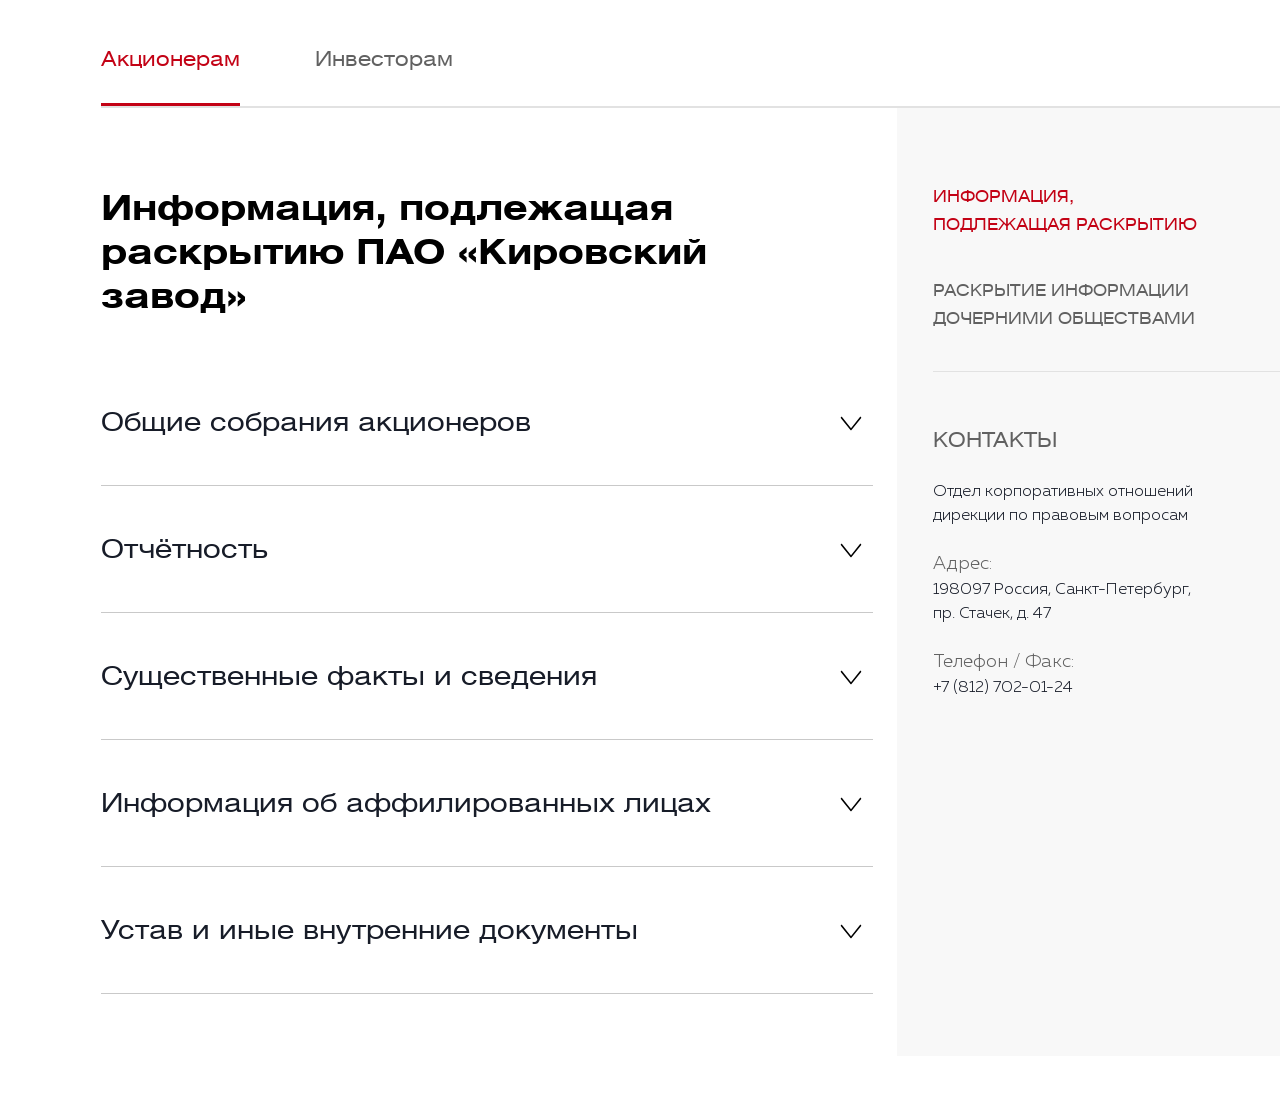
==== commit e7aeb3db: "28.08" ====
--- a/actioners.html
+++ b/actioners.html
@@ -67,7 +67,7 @@
             <section class="akcioner-info-container">
                 <h2>Информация, подлежащая раскрытию ПАО «Кировский завод»</h2>
                 <section class="akcioner-info__accordion">
-                    <div class="akcioner-info__accordion-item">
+                    <div class="akcioner-info__accordion-item" onclick="accordion()">
                         <h3 class="akcioner-info__accordion-item--title">
                             <span>Общие собрания акционеров</span>
                             <span class="akcioner-info__accordion-item--title-arrow">
@@ -114,7 +114,7 @@
 
 
 
-                    <div class="akcioner-info__accordion-item">
+                    <div class="akcioner-info__accordion-item" onclick="accordion()">
                         <h3 class="akcioner-info__accordion-item--title">
                             <span>Отчётность</span>
                             <span class="akcioner-info__accordion-item--title-arrow">
--- a/css/style.min.css
+++ b/css/style.min.css
@@ -1,2 +1,2 @@
-@charset "UTF-8";@-webkit-keyframes swiper-preloader-spin{to{transform:rotate(360deg)}}@keyframes swiper-preloader-spin{to{transform:rotate(360deg)}}@-webkit-keyframes dash{to{stroke-dashoffset:0}}@keyframes dash{to{stroke-dashoffset:0}}@-webkit-keyframes moveCloud1{0%{opacity:1;background-position:0 0}30%,80%{opacity:.5}60%{opacity:1}to{opacity:1;background-position:817px 0}}@keyframes moveCloud1{0%{opacity:1;background-position:0 0}30%,80%{opacity:.5}60%{opacity:1}to{opacity:1;background-position:817px 0}}@-webkit-keyframes moveCloud2{0%{opacity:1;background-position:408px 0}30%,80%{opacity:.5}60%{opacity:1}to{opacity:1;background-position:1225px 0}}@keyframes moveCloud2{0%{opacity:1;background-position:408px 0}30%,80%{opacity:.5}60%{opacity:1}to{opacity:1;background-position:1225px 0}}@font-face{font-family:'HeliosExtBlack';src:url(../fonts/HeliosExtBlack_22347.ttf);font-weight:400;font-style:normal}@font-face{font-family:'HeliosExtBold';src:url(../fonts/HeliosExt-Bold.ttf);font-weight:400;font-style:normal}@font-face{font-family:'HeliosExt';src:url(../fonts/HeliosExt.ttf);font-weight:400;font-style:normal}@font-face{font-family:'MullerLight';src:url(../fonts/MullerLight.eot);src:local("Muller Light"),local("MullerLight"),url(../fonts/MullerLight.eot?#iefix) format("embedded-opentype"),url(../fonts/MullerLight.woff2) format("woff2"),url(../fonts/MullerLight.woff) format("woff"),url(../fonts/MullerLight.ttf) format("truetype");font-weight:300;font-style:normal}@font-face{font-family:'MullerRegular';src:url(../fonts/MullerRegular.eot);src:local("Muller Light"),local("MullerRegular"),url(../fonts/MullerRegular.eot?#iefix) format("embedded-opentype"),url(../fonts/MullerRegular.woff2) format("woff2"),url(../fonts/MullerRegular.woff) format("woff"),url(../fonts/MullerRegular.ttf) format("truetype");font-weight:300;font-style:normal}@font-face{font-family:'GothamProBlack';src:url(../fonts/GothamPro-Black.eot);src:local("Gotham Pro Black"),local("GothamPro-Black"),url(../fonts/GothamPro-Black.eot?#iefix) format("embedded-opentype"),url(../fonts/GothamPro-Black.woff) format("woff"),url(../fonts/GothamPro-Black.ttf) format("truetype");font-weight:900;font-style:normal}@font-face{font-family:'GothamPro';src:url(../fonts/GothamPro.ttf);font-style:normal}.kirovets_main__title{margin:0;font-family:"HeliosExtBlack";font-style:normal;font-size:36px;line-height:36px;color:#fff;text-shadow:0 4px 4px rgba(0,0,0,.25);padding:0 0 40px}@media (min-width:767px){.kirovets_main__title{font-style:normal;font-size:48px;line-height:48px;letter-spacing:.02em;text-shadow:none;padding-bottom:0}}@media (min-width:1280px){.kirovets_main__title{font-size:64px;line-height:64px}}@media (min-width:1680px){.kirovets_main__title{font-size:90px;line-height:90px;text-shadow:0 4px 4px rgba(0,0,0,.25)}}.about__title{font-size:20px;line-height:23px;color:#000}.about__title,.zavod__title{margin:0;padding:0;font-family:"HeliosExtBold";font-style:normal;font-weight:700}.statistics__title{font-family:"HeliosExtBold";color:#000}.kirovets_tabs__title,.news__title,.popup_kirovets__article h2,.statistics__title{padding:0;font-style:normal;font-weight:700;font-size:20px;line-height:23px}.kirovets_tabs__title{margin:0;font-family:"HeliosExtBold"}.news__title,.popup_kirovets__article h2{color:#000}.news__title{margin:0;font-family:"HeliosExtBold"}@media (min-width:767px){.about__title,.kirovets_tabs__title,.news__title,.popup_kirovets__article h2,.statistics__title,.zavod__title{font-size:26px;line-height:30px}}@media (min-width:1280px){.about__title,.kirovets_tabs__title,.news__title,.popup_kirovets__article h2,.statistics__title,.zavod__title{font-size:36px;line-height:40px}}@media (min-width:1680px){.about__title,.kirovets_tabs__title,.news__title,.popup_kirovets__article h2,.statistics__title,.zavod__title{font-size:46px;line-height:49px}}.about__desc{margin:0;padding:0;font-family:"HeliosExt";font-style:normal;font-weight:400;font-size:14px;line-height:22px;text-transform:uppercase;color:#000}@media (min-width:767px){.about__desc{font-size:20px;line-height:30px}}@media (min-width:1280px){.about__desc{font-size:25px;line-height:40px}}@media (min-width:1680px){.about__desc{font-size:30px;line-height:48px}}.kirovets_advant__title{margin:0;padding:0;font-style:normal;font-weight:400;font-size:22px;line-height:26px;text-transform:uppercase;font-family:"HeliosExt";color:#f2f2f2}@media (min-width:767px){.kirovets_advant__title{font-size:26px;line-height:31px}}@media (min-width:1280px){.kirovets_advant__title{font-size:36px;line-height:43px}}@media (min-width:1680px){.kirovets_advant__title{font-size:46px;line-height:55px}}.kirovets_advant__list{font-style:normal;font-weight:400;font-size:20px;line-height:87.6%;text-transform:lowercase;font-family:"HeliosExt";color:#f2f2f2}@media (min-width:767px){.kirovets_advant__list{font-size:25px;line-height:120.1%}}@media (min-width:1280px){.kirovets_advant__list{font-size:30px;line-height:120.1%}}@media (min-width:1680px){.kirovets_advant__list{font-size:36px;line-height:87.6%}}.kirovets_tabs__features-desc,.popup_kirovets__article p,.traktors__desc,.zavod-text p{padding:0;font-family:"MullerLight";font-style:normal;font-weight:300;font-size:14px;line-height:20px;color:#616161}.rent_noinfo-container .rent_noinfo-paragraph{font-family:"MullerLight";color:#616161}.news__subtitle,.rent_noinfo-container .rent_noinfo-paragraph{margin:0;padding:0;font-style:normal;font-weight:300;font-size:14px;line-height:20px}@media (min-width:767px){.kirovets_tabs__features-desc,.news__subtitle,.popup_kirovets__article p,.rent_noinfo-container .rent_noinfo-paragraph,.traktors__desc,.zavod-text p{font-size:14px;line-height:22px}}@media (min-width:1280px){.kirovets_tabs__features-desc,.news__subtitle,.popup_kirovets__article p,.rent_noinfo-container .rent_noinfo-paragraph,.traktors__desc,.zavod-text p{font-size:16px;line-height:24px}}@media (min-width:1680px){.kirovets_tabs__features-desc,.news__subtitle,.popup_kirovets__article p,.rent_noinfo-container .rent_noinfo-paragraph,.traktors__desc,.zavod-text p{font-size:18px;line-height:28px}}.button,.button.button--details.kirovets_button.rent_header-button{box-sizing:border-box;background:0 0;border:0;font-family:"HeliosExt";font-style:normal;font-weight:400;font-size:12px;line-height:20px;text-align:center;text-transform:uppercase;outline:0;cursor:pointer;padding:13px 0;position:relative;transition:all .3s;z-index:5}.button{color:#000}.button.button--details.kirovets_button.rent_header-button{margin:0;width:100%}.button.button--details.kirovets_button.rent_header-button::after,.button::after{content:'';position:absolute;z-index:-1;width:0%;height:100%;top:0;left:0;background:#000;transition:all .3s}.button:hover{color:#fff}.button,.button.button--details.kirovets_button.rent_header-button:hover::after,.button:hover::after{width:100%}.button .button-line--first,.button .button-line--two,.button.button--details.kirovets_button.rent_header-button .button-line--first,.button.button--details.kirovets_button.rent_header-button .button-line--two{position:absolute;width:100%;height:100%;left:0;top:0}.button .button-line--first::before,.button.button--details.kirovets_button.rent_header-button .button-line--first::before{content:"";position:absolute;width:1px;height:0%;bottom:0;left:0;background-color:#000;transition:all .3s ease;transition-delay:.9s}.button .button-line--first.is-inview::before,.button.button--details.kirovets_button.rent_header-button .button-line--first.is-inview::before{height:100%}.button .button-line--first::after,.button.button--details.kirovets_button.rent_header-button .button-line--first::after{content:"";position:absolute;width:0%;height:1px;top:0;left:0;background-color:#000;transition:all .3s ease}.button .button-line--first.is-inview::after,.button.button--details.kirovets_button.rent_header-button .button-line--first.is-inview::after{width:100%}.button .button-line--two::before,.button.button--details.kirovets_button.rent_header-button .button-line--two::before{content:"";position:absolute;width:1px;height:0%;top:0;right:0;background-color:#000;transition:all .3s ease;transition-delay:.3s}.button .button-line--two.is-inview::before,.button.button--details.kirovets_button.rent_header-button .button-line--two.is-inview::before{height:100%}.button .button-line--two::after,.button.button--details.kirovets_button.rent_header-button .button-line--two::after{content:"";position:absolute;width:0%;height:1px;bottom:0;right:0;background-color:#000;transition:all .3s ease;transition-delay:.6s}.button .button-line--two.is-inview::after,.button.button--details.kirovets_button.rent_header-button .button-line--two.is-inview::after{width:100%}@media (min-width:767px){.button,.button.button--details.kirovets_button.rent_header-button{padding:13px 60px;width:auto}}@media (min-width:1280px){.button,.button.button--details.kirovets_button.rent_header-button{padding:15px 80px}}.statistics__number{font-family:"GothamProBlack";font-style:normal;font-weight:900;font-size:52px;line-height:52px;letter-spacing:-.025em;color:#c30215}@media (min-width:1280px){.statistics__number{font-size:64px;line-height:64px}}@media (min-width:1680px){.statistics__number{font-size:85px;line-height:85px}}.statistics__subtitle{margin:0;padding:0;font-family:"HeliosExtBold";font-style:normal;font-weight:700;font-size:14px;line-height:19px;text-transform:uppercase;color:#171c28}@media (min-width:1280px){.statistics__subtitle{font-size:16px;line-height:22px}}@media (min-width:1680px){.statistics__subtitle{font-size:18px;line-height:24px}}.statistics__desc{padding:0;font-family:"MullerLight";font-style:normal;font-weight:300;font-size:12px;line-height:16px;color:#616161}@media (min-width:1280px){.statistics__desc{font-size:16px;line-height:22px}}@media (min-width:1680px){.statistics__desc{font-size:18px;line-height:24px}}.swiper-container-horizontal>.swiper-scrollbar.swiper-scrollbar--news,.swiper-container-horizontal>.swiper-scrollbar.swiper-scrollbar--statictics{height:3px;background-color:#e6e6e6}.swiper-scrollbar--news .swiper-scrollbar-drag,.swiper-scrollbar--statictics .swiper-scrollbar-drag{background:#c30215;border-radius:0}.button-more--traktors,.button-more--zavod,.rent_link{font-family:"HeliosExt";font-style:normal;font-weight:400;font-size:10px;line-height:18px;color:#171c28;text-decoration:none;display:block;padding-left:35px;position:relative;transition:transform .6s cubic-bezier(.4,0,.2,1)}.button-more--traktors::before,.button-more--zavod::before,.rent_link::before{content:"";position:absolute;width:0;height:1px;border-top:1px solid #171c28;left:0;top:50%;transform:translateY(-50%);transform-origin:center left;transition:all .6s cubic-bezier(.4,0,.2,1);transition-delay:.1s}.is-inview-line.button-more--traktors::before,.is-inview-line.button-more--zavod::before,.is-inview-line.rent_link::before{width:30px}.button-more--traktors span,.button-more--zavod span,.rent_link span{display:inline-block;transition:transform .6s cubic-bezier(.4,0,.2,1)}@media (min-width:1280px){.button-more--traktors,.button-more--zavod,.rent_link{font-size:14px;line-height:18px;padding-left:65px}.button-more--traktors:hover span,.button-more--zavod:hover span,.rent_link:hover span{transform:translateX(10px)}.button-more--traktors::before,.button-more--zavod::before,.rent_link::before{width:0;height:1px}.is-inview-line.button-more--traktors::before,.is-inview-line.button-more--zavod::before,.is-inview-line.rent_link::before{width:40px}.button-more--traktors:hover::before,.button-more--zavod:hover::before,.rent_link:hover::before{width:55px}}.popup_kirovets__article h3,.traktors__subtitle{padding:0;font-family:"HeliosExt";font-style:normal;font-weight:400;font-size:20px;line-height:24px;color:#171c28}@media (min-width:767px){.popup_kirovets__article h3,.traktors__subtitle{font-size:24px;line-height:24px}}@media (min-width:1280px){.popup_kirovets__article h3,.traktors__subtitle{font-size:30px;line-height:36px}}@media (min-width:1680px){.popup_kirovets__article h3,.traktors__subtitle{font-size:36px;line-height:39px}}@font-face{font-family:swiper-icons;src:url("data:application/font-woff;charset=utf-8;base64, [base64]//wADZ2x5ZgAAAywAAADMAAAD2MHtryVoZWFkAAABbAAAADAAAAA2E2+eoWhoZWEAAAGcAAAAHwAAACQC9gDzaG10eAAAAigAAAAZAAAArgJkABFsb2NhAAAC0AAAAFoAAABaFQAUGG1heHAAAAG8AAAAHwAAACAAcABAbmFtZQAAA/gAAAE5AAACXvFdBwlwb3N0AAAFNAAAAGIAAACE5s74hXjaY2BkYGAAYpf5Hu/j+W2+MnAzMYDAzaX6QjD6/4//Bxj5GA8AuRwMYGkAPywL13jaY2BkYGA88P8Agx4j+/8fQDYfA1AEBWgDAIB2BOoAeNpjYGRgYNBh4GdgYgABEMnIABJzYNADCQAACWgAsQB42mNgYfzCOIGBlYGB0YcxjYGBwR1Kf2WQZGhhYGBiYGVmgAFGBiQQkOaawtDAoMBQxXjg/wEGPcYDDA4wNUA2CCgwsAAAO4EL6gAAeNpj2M0gyAACqxgGNWBkZ2D4/wMA+xkDdgAAAHjaY2BgYGaAYBkGRgYQiAHyGMF8FgYHIM3DwMHABGQrMOgyWDLEM1T9/w8UBfEMgLzE////P/5//f/V/xv+r4eaAAeMbAxwIUYmIMHEgKYAYjUcsDAwsLKxc3BycfPw8jEQA/[base64]/uznmfPFBNODM2K7MTQ45YEAZqGP81AmGGcF3iPqOop0r1SPTaTbVkfUe4HXj97wYE+yNwWYxwWu4v1ugWHgo3S1XdZEVqWM7ET0cfnLGxWfkgR42o2PvWrDMBSFj/IHLaF0zKjRgdiVMwScNRAoWUoH78Y2icB/yIY09An6AH2Bdu/UB+yxopYshQiEvnvu0dURgDt8QeC8PDw7Fpji3fEA4z/PEJ6YOB5hKh4dj3EvXhxPqH/SKUY3rJ7srZ4FZnh1PMAtPhwP6fl2PMJMPDgeQ4rY8YT6Gzao0eAEA409DuggmTnFnOcSCiEiLMgxCiTI6Cq5DZUd3Qmp10vO0LaLTd2cjN4fOumlc7lUYbSQcZFkutRG7g6JKZKy0RmdLY680CDnEJ+UMkpFFe1RN7nxdVpXrC4aTtnaurOnYercZg2YVmLN/d/gczfEimrE/fs/bOuq29Zmn8tloORaXgZgGa78yO9/cnXm2BpaGvq25Dv9S4E9+5SIc9PqupJKhYFSSl47+Qcr1mYNAAAAeNptw0cKwkAAAMDZJA8Q7OUJvkLsPfZ6zFVERPy8qHh2YER+3i/BP83vIBLLySsoKimrqKqpa2hp6+jq6RsYGhmbmJqZSy0sraxtbO3sHRydnEMU4uR6yx7JJXveP7WrDycAAAAAAAH//wACeNpjYGRgYOABYhkgZgJCZgZNBkYGLQZtIJsFLMYAAAw3ALgAeNolizEKgDAQBCchRbC2sFER0YD6qVQiBCv/H9ezGI6Z5XBAw8CBK/m5iQQVauVbXLnOrMZv2oLdKFa8Pjuru2hJzGabmOSLzNMzvutpB3N42mNgZGBg4GKQYzBhYMxJLMlj4GBgAYow/P/PAJJhLM6sSoWKfWCAAwDAjgbRAAB42mNgYGBkAIIbCZo5IPrmUn0hGA0AO8EFTQAA") format("woff");font-weight:400;font-style:normal}:root{--swiper-theme-color:#007aff}.swiper-container{margin-left:auto;margin-right:auto;position:relative;overflow:hidden;list-style:none;padding:0;z-index:1}.swiper-container-vertical>.swiper-wrapper{flex-direction:column}.swiper-slide,.swiper-wrapper{width:100%;height:100%;position:relative;transition-property:transform}.swiper-wrapper{z-index:1;display:flex;box-sizing:content-box}.swiper-container-android .swiper-slide,.swiper-wrapper{transform:translate3d(0,0,0)}.swiper-container-multirow>.swiper-wrapper{flex-wrap:wrap}.swiper-container-multirow-column>.swiper-wrapper{flex-wrap:wrap;flex-direction:column}.swiper-container-free-mode>.swiper-wrapper{transition-timing-function:ease-out;margin:0 auto}.swiper-slide{flex-shrink:0}.swiper-slide-invisible-blank{visibility:hidden}.swiper-container-autoheight,.swiper-container-autoheight .swiper-slide{height:auto}.swiper-container-autoheight .swiper-wrapper{align-items:flex-start;transition-property:transform,height}.swiper-container-3d{perspective:1200px}.swiper-container-3d .swiper-cube-shadow,.swiper-container-3d .swiper-slide,.swiper-container-3d .swiper-slide-shadow-bottom,.swiper-container-3d .swiper-slide-shadow-left,.swiper-container-3d .swiper-slide-shadow-right,.swiper-container-3d .swiper-slide-shadow-top,.swiper-container-3d .swiper-wrapper{transform-style:preserve-3d}.swiper-container-3d .swiper-slide-shadow-bottom,.swiper-container-3d .swiper-slide-shadow-left,.swiper-container-3d .swiper-slide-shadow-right,.swiper-container-3d .swiper-slide-shadow-top{position:absolute;left:0;top:0;width:100%;height:100%;pointer-events:none;z-index:10}.swiper-container-3d .swiper-slide-shadow-left{background-image:linear-gradient(to left,rgba(0,0,0,.5),transparent)}.swiper-container-3d .swiper-slide-shadow-right{background-image:linear-gradient(to right,rgba(0,0,0,.5),transparent)}.swiper-container-3d .swiper-slide-shadow-top{background-image:linear-gradient(to top,rgba(0,0,0,.5),transparent)}.swiper-container-3d .swiper-slide-shadow-bottom{background-image:linear-gradient(to bottom,rgba(0,0,0,.5),transparent)}.swiper-container-css-mode>.swiper-wrapper{overflow:auto;scrollbar-width:none;-ms-overflow-style:none}.swiper-container-css-mode>.swiper-wrapper::-webkit-scrollbar{display:none}.swiper-container-css-mode>.swiper-wrapper>.swiper-slide{scroll-snap-align:start start}.swiper-container-horizontal.swiper-container-css-mode>.swiper-wrapper{-ms-scroll-snap-type:x mandatory;scroll-snap-type:x mandatory}.swiper-container-vertical.swiper-container-css-mode>.swiper-wrapper{-ms-scroll-snap-type:y mandatory;scroll-snap-type:y mandatory}:root{--swiper-navigation-size:44px}.swiper-button-next,.swiper-button-prev{position:absolute;top:50%;width:calc(var(--swiper-navigation-size)/44*27);height:var(--swiper-navigation-size);margin-top:calc(-1*var(--swiper-navigation-size)/2);z-index:10;cursor:pointer;display:flex;align-items:center;justify-content:center;color:var(--swiper-navigation-color, var(--swiper-theme-color))}.swiper-button-next.swiper-button-disabled,.swiper-button-prev.swiper-button-disabled{opacity:.35;cursor:auto;pointer-events:none}.swiper-button-next:after,.swiper-button-prev:after{font-family:swiper-icons;font-size:var(--swiper-navigation-size);text-transform:none!important;letter-spacing:0;font-variant:initial;line-height:1}.swiper-button-prev,.swiper-container-rtl .swiper-button-next{left:10px;right:auto}.swiper-button-prev:after,.swiper-container-rtl .swiper-button-next:after{content:'prev'}.swiper-button-next,.swiper-container-rtl .swiper-button-prev{right:10px;left:auto}.swiper-button-next:after,.swiper-container-rtl .swiper-button-prev:after{content:'next'}.swiper-button-next.swiper-button-white,.swiper-button-prev.swiper-button-white{--swiper-navigation-color:#ffffff}.swiper-button-next.swiper-button-black,.swiper-button-prev.swiper-button-black{--swiper-navigation-color:#000000}.swiper-button-lock{display:none}.swiper-pagination{position:absolute;text-align:center;transition:.3s opacity;transform:translate3d(0,0,0);z-index:10}.swiper-pagination.swiper-pagination-hidden{opacity:0}.swiper-container-horizontal>.swiper-pagination-bullets,.swiper-pagination-custom,.swiper-pagination-fraction{bottom:10px;left:0;width:100%}.swiper-pagination-bullets-dynamic{overflow:hidden;font-size:0}.swiper-pagination-bullets-dynamic .swiper-pagination-bullet{transform:scale(.33);position:relative}.swiper-pagination-bullets-dynamic .swiper-pagination-bullet-active,.swiper-pagination-bullets-dynamic .swiper-pagination-bullet-active-main{transform:scale(1)}.swiper-pagination-bullets-dynamic .swiper-pagination-bullet-active-prev{transform:scale(.66)}.swiper-pagination-bullets-dynamic .swiper-pagination-bullet-active-prev-prev{transform:scale(.33)}.swiper-pagination-bullets-dynamic .swiper-pagination-bullet-active-next{transform:scale(.66)}.swiper-pagination-bullets-dynamic .swiper-pagination-bullet-active-next-next{transform:scale(.33)}.swiper-pagination-bullet{width:8px;height:8px;display:inline-block;border-radius:100%;background:#000;opacity:.2}button.swiper-pagination-bullet{border:0;margin:0;padding:0;box-shadow:none;-webkit-appearance:none;-moz-appearance:none;appearance:none}.swiper-pagination-clickable .swiper-pagination-bullet{cursor:pointer}.swiper-pagination-bullet-active{opacity:1;background:var(--swiper-pagination-color, var(--swiper-theme-color))}.swiper-container-vertical>.swiper-pagination-bullets{right:10px;top:50%;transform:translate3d(0,-50%,0)}.swiper-container-vertical>.swiper-pagination-bullets .swiper-pagination-bullet{margin:6px 0;display:block}.swiper-container-vertical>.swiper-pagination-bullets.swiper-pagination-bullets-dynamic{top:50%;transform:translateY(-50%);width:8px}.swiper-container-vertical>.swiper-pagination-bullets.swiper-pagination-bullets-dynamic .swiper-pagination-bullet{display:inline-block;transition:.2s transform,.2s top}.swiper-container-horizontal>.swiper-pagination-bullets .swiper-pagination-bullet{margin:0 4px}.swiper-container-horizontal>.swiper-pagination-bullets.swiper-pagination-bullets-dynamic{left:50%;transform:translateX(-50%);white-space:nowrap}.swiper-container-horizontal>.swiper-pagination-bullets.swiper-pagination-bullets-dynamic .swiper-pagination-bullet{transition:.2s transform,.2s left}.swiper-container-horizontal.swiper-container-rtl>.swiper-pagination-bullets-dynamic .swiper-pagination-bullet{transition:.2s transform,.2s right}.swiper-pagination-progressbar{background:rgba(0,0,0,.25);position:absolute}.swiper-pagination-progressbar .swiper-pagination-progressbar-fill{background:var(--swiper-pagination-color, var(--swiper-theme-color));position:absolute;left:0;top:0;width:100%;height:100%;transform:scale(0);transform-origin:left top}.swiper-container-rtl .swiper-pagination-progressbar .swiper-pagination-progressbar-fill{transform-origin:right top}.swiper-container-horizontal>.swiper-pagination-progressbar,.swiper-container-vertical>.swiper-pagination-progressbar.swiper-pagination-progressbar-opposite{width:100%;height:4px;left:0;top:0}.swiper-container-horizontal>.swiper-pagination-progressbar.swiper-pagination-progressbar-opposite,.swiper-container-vertical>.swiper-pagination-progressbar{width:4px;height:100%;left:0;top:0}.swiper-pagination-white{--swiper-pagination-color:#ffffff}.swiper-pagination-black{--swiper-pagination-color:#000000}.swiper-pagination-lock{display:none}.swiper-scrollbar{border-radius:10px;position:relative;-ms-touch-action:none;background:rgba(0,0,0,.1)}.swiper-container-horizontal>.swiper-scrollbar{position:absolute;left:1%;bottom:3px;z-index:50;height:5px;width:98%}.swiper-container-vertical>.swiper-scrollbar{position:absolute;right:3px;top:1%;z-index:50;width:5px;height:98%}.swiper-scrollbar-drag{height:100%;width:100%;position:relative;background:rgba(0,0,0,.5);border-radius:10px;left:0;top:0}.swiper-scrollbar-cursor-drag{cursor:move}.swiper-scrollbar-lock{display:none}.swiper-zoom-container{width:100%;height:100%;display:flex;justify-content:center;align-items:center;text-align:center}.swiper-zoom-container>canvas,.swiper-zoom-container>img,.swiper-zoom-container>svg{max-width:100%;max-height:100%;-o-object-fit:contain;object-fit:contain}.swiper-slide-zoomed{cursor:move}.swiper-lazy-preloader{width:42px;height:42px;position:absolute;left:50%;top:50%;margin-left:-21px;margin-top:-21px;z-index:10;transform-origin:50%;-webkit-animation:swiper-preloader-spin 1s infinite linear;animation:swiper-preloader-spin 1s infinite linear;box-sizing:border-box;border:4px solid var(--swiper-preloader-color, var(--swiper-theme-color));border-radius:50%;border-top-color:transparent}.swiper-lazy-preloader-white{--swiper-preloader-color:#fff}.swiper-lazy-preloader-black{--swiper-preloader-color:#000}.swiper-container .swiper-notification{position:absolute;left:0;top:0;pointer-events:none;opacity:0;z-index:-1000}.swiper-container-fade.swiper-container-free-mode .swiper-slide{transition-timing-function:ease-out}.swiper-container-fade .swiper-slide{pointer-events:none;transition-property:opacity}.swiper-container-fade .swiper-slide .swiper-slide{pointer-events:none}.swiper-container-fade .swiper-slide-active,.swiper-container-fade .swiper-slide-active .swiper-slide-active{pointer-events:auto}.swiper-container-cube,.swiper-container-flip{overflow:visible}.swiper-container-cube .swiper-slide{pointer-events:none;-webkit-backface-visibility:hidden;backface-visibility:hidden;z-index:1;visibility:hidden;transform-origin:0 0;width:100%;height:100%}.swiper-container-cube .swiper-slide .swiper-slide{pointer-events:none}.swiper-container-cube.swiper-container-rtl .swiper-slide{transform-origin:100% 0}.swiper-container-cube .swiper-slide-active .swiper-slide-active{pointer-events:auto}.swiper-container-cube .swiper-slide-active,.swiper-container-cube .swiper-slide-next,.swiper-container-cube .swiper-slide-next+.swiper-slide,.swiper-container-cube .swiper-slide-prev{pointer-events:auto;visibility:visible}.swiper-container-cube .swiper-slide-shadow-bottom,.swiper-container-cube .swiper-slide-shadow-left,.swiper-container-cube .swiper-slide-shadow-right,.swiper-container-cube .swiper-slide-shadow-top{z-index:0;-webkit-backface-visibility:hidden;backface-visibility:hidden}.swiper-container-cube .swiper-cube-shadow{position:absolute;left:0;bottom:0;width:100%;height:100%;background:#000;opacity:.6;-webkit-filter:blur(50px);filter:blur(50px);z-index:0}.swiper-container-flip .swiper-slide{pointer-events:none;-webkit-backface-visibility:hidden;backface-visibility:hidden;z-index:1}.swiper-container-flip .swiper-slide .swiper-slide{pointer-events:none}.swiper-container-flip .swiper-slide-active,.swiper-container-flip .swiper-slide-active .swiper-slide-active{pointer-events:auto}.swiper-container-flip .swiper-slide-shadow-bottom,.swiper-container-flip .swiper-slide-shadow-left,.swiper-container-flip .swiper-slide-shadow-right,.swiper-container-flip .swiper-slide-shadow-top{z-index:0;-webkit-backface-visibility:hidden;backface-visibility:hidden}.social__btn-list{list-style:none;margin:0;padding:0;position:absolute;right:0;top:65px;display:flex;flex-direction:column;align-items:flex-end}.social__btn-item{display:flex;align-items:center;background-color:#fff;border:.822852px solid #e6e6e6;border-bottom:.822852px solid #e6e6e6;transition:all 1s ease}.social__btn-item:hover{box-shadow:0 2px 8px rgba(0,0,0,.3);border-radius:4px 0 0 4px}.social__btn{border:0;background:0 0;padding:0;margin:0;box-sizing:border-box;outline:0;cursor:pointer;width:50px;height:50px;background-position:center;background-repeat:no-repeat}.social__btn-item--share .social__btn{background-size:13px 15px}.social__btn-item--message .social__btn{background-size:14px 11px}.social__btn-item:last-child{border-bottom:.822852px solid #e6e6e6}.social__dropdown{display:flex;align-items:center;max-width:0;overflow:hidden;transition:all 2s ease}.social__btn-item.active{border-bottom:.822852px solid #e6e6e6}.social__dropdown.active{max-width:100vw}.social__title{margin:0;font-family:"MullerRegular";font-style:normal;font-weight:500;font-size:12px;line-height:13px;color:#bfc3cd;padding:0 20px 0 0;white-space:nowrap}.social__link-list{list-style:none;margin:0;display:flex;padding:0 5px 0 0}.social__link{width:100%;height:100%;display:block;display:flex;justify-content:center;align-items:center}.social__link-item{width:30px;height:30px;border:1px solid #dadee2;box-sizing:border-box;border-radius:4px;margin-right:5px;position:relative}.social__link-item::before{content:"";position:absolute;width:0;height:100%;background-color:#c30215;transition:all .5s ease;border-radius:4px}.social__link-item:hover{border:1px solid transparent}.social__link-item:hover::before{width:100%}.social__icon{fill:#000;width:12px;height:12px;position:relative;transition:all .5s ease}.social__link-item:hover .social__icon{fill:#fff}@media (min-width:767px){.social__btn-list{right:1%;top:70px}.social__btn-item{border:1px solid #e6e6e6;border-bottom:1px solid #e6e6e6}.social__btn{width:40px;height:35px}.social__btn-item--share .social__btn{background-size:16px 18px}.social__btn-item--message .social__btn{background-size:17px 14px}.social__btn-item:last-child{border-bottom:1px solid #e6e6e6}}@media (min-width:1280px){.social__btn-list{right:2%;top:110px}.social__btn{width:50px;height:46px}.social__btn-item--share .social__btn{background-size:20px 23px}.social__btn-item--message .social__btn{background-size:21px 16px}.social__title{margin:0;font-family:"MullerRegular";font-style:normal;font-weight:500;font-size:14px;line-height:14px;color:#bfc3cd;padding:0 30px 0 0;white-space:nowrap}.social__link-list{list-style:none;margin:0;display:flex;padding:0 10px 0 0}.social__link{width:100%;height:100%;display:block;display:flex;justify-content:center;align-items:center}.social__link-item{width:30px;height:30px;border:1px solid #dadee2;box-sizing:border-box;border-radius:4px;margin-right:10px;position:relative}.social__link-item::before{content:"";position:absolute;width:0;height:100%;background-color:#c30215;transition:all .5s ease;border-radius:4px}.social__link-item:hover{border:1px solid transparent}.social__link-item:hover::before{width:100%}.social__icon{fill:#000;width:16px;height:16px;position:relative;transition:all .5s ease}.social__link-item:hover .social__icon{fill:#fff}}@media (min-width:1680px){.social__btn-list{right:3.5%;top:180px}.social__btn-item--share .social__btn{background-size:20px 23px}.social__btn-item--message .social__btn{background-size:21px 17px}}.footer{background-color:#1d1e25;padding-top:30px;padding-bottom:30px;overflow:hidden}.footer__adress,.footer__contact-feedback,.footer__nav,.header.js-scroll .header__logo-text br{display:none}.footer__social-list{list-style:none;margin:0;display:flex;justify-content:space-between;padding:0 15%}.footer__social-item{width:40px;height:40px;background-size:cover;background-position:center;background-repeat:no-repeat;transition:all .3s ease}.footer__social-item:hover{opacity:.5}.footer__social-link{display:block;width:100%;height:100%}.copyright{padding-top:20px;text-align:center}.copyright__link,.copyright__title{margin:0;padding:0;font-family:"MullerRegular";color:rgba(255,255,255,.4);font-size:10px;width:100%;display:block;text-align:center;line-height:12px}.copyright__link{transition:all .3s ease;text-decoration:none;padding:5px 0 0}.copyright__link:hover{color:rgba(255,255,255,.9)}.footer__outer{position:relative}@media (min-width:767px){.footer{padding-top:30px;padding-bottom:30px}.footer__nav{width:60%}.footer__contact-feedback,.footer__nav{display:block}.footer__contact-title,.footer__nav-list,.footer__row{display:flex;justify-content:space-between}.footer__contact-title,.footer__nav-list{list-style:none;margin:0;padding:0;font-family:"MullerLight";font-style:normal;font-weight:300;font-size:12px;line-height:12px;flex-wrap:wrap;width:100%}.footer__nav-link{color:rgba(255,255,255,.4);transition:all .3s ease}.footer__nav-link:hover{color:rgba(255,255,255,.6)}.footer__nav-item{width:45%}.footer__nav-item--last{height:0}.footer__nav-link{text-decoration:none;display:inline-block;margin-bottom:10px}.footer__contact,.footer__contact-feedback{width:40%;display:flex;flex-direction:column;align-items:flex-end}.footer__contact-feedback{width:100%}.footer__contact-title{color:rgba(255,255,255,.68);padding-bottom:15px;text-align:right;display:block}.footer__contact-input{border:0;background:0 0;margin:0;box-sizing:border-box;outline:0;border:1px solid rgba(229,233,236,.34);width:100%;padding:10px 52px 10px 12px;font-family:"MullerLight";font-weight:500;font-size:12px;line-height:100%;color:rgba(255,255,255,.46);transition:all .5s ease}.footer__contact-input:hover{border:1px solid rgba(229,233,236,.6)}.footer__contact-input:focus{border:1px solid #e5e9ec}.footer__contact-input:active{border:1px solid #e5e9ec}.footer__contact-input::-moz-placeholder{font-family:"MullerLight";font-weight:500;font-size:12px;line-height:100%;color:rgba(255,255,255,.46)}.footer__contact-input:-ms-input-placeholder,.footer__contact-input::-ms-input-placeholder{font-family:"MullerLight";font-weight:500;font-size:12px;line-height:100%;color:rgba(255,255,255,.46)}.footer__contact-input::placeholder{font-family:"MullerLight";font-weight:500;font-size:12px;line-height:100%;color:rgba(255,255,255,.46)}.footer__contact-form__wrap{display:flex;align-items:center;position:relative}.footer__contact-submit-icon{width:20px;height:14px;fill:#c3c3c3;transition:all .5s ease}.footer__contact-submit{border:0;background:0 0;margin:0;outline:0;cursor:pointer;box-sizing:content-box;position:absolute;right:0;padding:0 12px;height:100%}.footer__contact-submit:hover .footer__contact-submit-icon{fill:#c30215}.footer__contact-form{width:100%}.footer__social-list{list-style:none;display:flex;justify-content:space-between;padding:0;margin:10px 0 0}.footer__social-item{width:30px;height:30px;margin-left:10px;background-size:cover;background-position:center;background-repeat:no-repeat}.footer__social-link{display:block;width:100%;height:100%}.copyright{display:flex;align-items:flex-start;justify-content:space-between;margin-top:20px;padding-top:20px;text-align:center;border-top:1px solid rgba(233,233,233,.24)}.copyright__link,.copyright__title{font-weight:300;font-size:10px;width:auto;display:block;text-align:left;line-height:12px}.copyright__link{padding-top:0}}@media (min-width:1280px){.footer{padding-top:35px;padding-bottom:15px}.footer__nav{width:75%}.footer__contact-feedback,.footer__nav{display:block}.footer__nav-list,.footer__row{display:flex;justify-content:space-between}.footer__nav-list{list-style:none;margin:0;padding:0;color:rgba(255,255,255,.4);font-family:"MullerLight";font-style:normal;font-weight:300;font-size:14px;line-height:14px;flex-wrap:wrap;width:100%;position:relative}.footer__nav-list::after{content:"";width:25%;height:0}.footer__nav-item{width:25%}.footer__nav-item--last{height:0;width:25%}.footer--main .footer__nav-item,.footer--main .footer__nav-item--last,.footer--main .footer__nav-list::after{width:20%}.footer__nav-link{font:inherit;color:inherit;text-decoration:none;display:inline-block;margin-bottom:10px}.footer__contact,.footer__contact-feedback{width:22%;display:flex;flex-direction:column;align-items:flex-end}.footer__contact-feedback{width:100%}.footer__contact-title{color:rgba(255,255,255,.68);padding-bottom:15px;text-align:right;display:block;font-size:14px;line-height:14px}.footer__contact-input{border:0;background:0 0;margin:0;box-sizing:border-box;outline:0;border:1px solid rgba(229,233,236,.34);width:100%;padding:10px 52px 10px 12px;font-family:"MullerLight";font-weight:500;font-size:12px;line-height:100%;color:rgba(255,255,255,.46)}.footer__contact-input::-moz-placeholder{font-family:"MullerLight";font-weight:500;font-size:12px;line-height:100%;color:rgba(255,255,255,.46)}.footer__contact-input:-ms-input-placeholder,.footer__contact-input::-ms-input-placeholder{font-family:"MullerLight";font-weight:500;font-size:12px;line-height:100%;color:rgba(255,255,255,.46)}.footer__contact-input::placeholder{font-family:"MullerLight";font-weight:500;font-size:12px;line-height:100%;color:rgba(255,255,255,.46)}.footer__contact-form__wrap{display:flex;align-items:center;position:relative}.footer__contact-submit-icon{width:30px;height:22px}.footer__social-list{margin-top:15px}.footer__social-item{margin-left:15px}.copyright{margin-top:25px;padding-top:20px}.copyright__link,.copyright__title,.footer__adress{font-size:12px;line-height:14px}.footer__adress{padding:0;margin:15px 0 0;display:block;font-family:"MullerLight";color:rgba(255,255,255,.38)}}@media (min-width:1680px){.footer{padding-top:65px;padding-bottom:30px}.footer__social-list{margin-top:35px}.footer__contact-input{border:0;background:0 0;margin:0;box-sizing:border-box;outline:0;border:1px solid rgba(229,233,236,.34);width:100%;padding:15px 52px 15px 12px;font-family:"MullerLight";font-weight:500;font-size:12px;line-height:100%;color:rgba(255,255,255,.46)}.footer__nav-link{margin-bottom:20px}.footer__adress{margin-top:40px}.footer__social-item{width:40px;height:40px}.copyright{margin-top:15px;padding-top:20px}.footer__contact-submit-icon{width:80px;height:25px}}.forheader{position:relative}.header,.header::before{width:100%;transition:all .5s ease;will-change:transform;overflow:hidden}.header{top:0;padding-top:15px;padding-bottom:15px;z-index:1000;position:fixed}.has-nav-open .header.hide{transform:translateY(0%)}.header::before{content:"";position:absolute;height:0%;background-color:#fff;bottom:0}.header.js-scroll::before{height:100%;transition:all .5s ease}.has-nav-open .header::before,.header.hide{transform:translateY(-100%)}.header.js-scroll-hide::before{height:100%;bottom:auto;top:0;transform:translateY(-100%)}.container--header{padding-left:4%;padding-right:4%;box-sizing:border-box}.header__logo,.header__wrapper{display:flex;align-items:center}.header__logo{text-decoration:none;position:relative;transition:all 1s ease}.header.js-scroll-hide .header__logo{transform:translateY(-200%);pointer-events:none}.header__logo-icon{width:25px;height:25px}.header__logo-text{margin:0;font-family:"HeliosExtBlack";font-style:normal;font-weight:900;font-size:12px;line-height:100%;text-transform:uppercase;position:relative;color:#fff;padding:0 0 0 10px;transition:all .5s ease}.button.button--details.kirovets_button.rent_header-button:hover,.header.js-scroll .header__logo-text{color:#000}.c-nav-button{border:0;background:0 0;padding:0;box-sizing:border-box;outline:0;cursor:pointer;width:45px;height:30px;margin:0 10px 0 0;transform:translateY(0);transition-delay:transform 1.05s;position:relative}.c-nav-button_icon,.c-nav-button_wrap{transition:transform .3s cubic-bezier(.4,0,.2,1)}.c-nav-button_icon{width:100%}.c-nav-button_line{margin-bottom:8px;position:relative;display:block;height:1px;transform:translateZ(0);transition:transform .2s cubic-bezier(.4,0,.2,1) .2s,opacity .15s .05s}.c-nav-button_line:nth-child(2){transition:transform .2s cubic-bezier(.4,0,.2,1) .05s}.c-nav-button_line:nth-child(3){position:relative;margin-bottom:0}.c-nav-button:hover .c-nav-button_line:nth-child(1)::before{transition-delay:0s}.c-nav-button:hover .c-nav-button_line::before{transform:translateY(-2px)}.c-nav-button:hover .c-nav-button_line:nth-child(3)::before,.c-nav-button_line:nth-child(1)::before{transition-delay:.2s}.c-nav-button_line::after,.c-nav-button_line::before{display:block;content:"";position:absolute;top:0;left:0;right:0;height:1px;background-color:#fff;transition:transform .3s cubic-bezier(.4,0,.2,1);transform:translateZ(0)}.header.js-hide .c-nav-button_line::before,.header.js-scroll .c-nav-button_line::after,.header.js-scroll .c-nav-button_line::before{background-color:#000}.c-nav-button_line::after{opacity:0}.c-nav-button_line:nth-child(2)::before{transition-delay:.1s}.has-nav-open .c-nav-button_icon{transform:rotate(135deg);transition-delay:.2s}.has-nav-open .c-nav-button{background:0 0}.has-nav-open .c-nav-button_line:nth-child(1){transform:translateY(8px);transition-delay:0s,.2s}.has-nav-open .c-nav-button_line:nth-child(2){transform:rotate(90deg);transition-delay:.15s}.has-nav-open .c-nav-button_line:nth-child(3){transform:translateY(0);opacity:0;transition-delay:0s,.15s}.has-nav-open .c-nav-button:hover .c-nav-button_line::after,.has-nav-open .c-nav-button:hover .c-nav-button_line::before{transform:translateY(0)}.has-nav-open .c-nav-button_wrap:hover{transform:translateY(-2px)}.has-nav-open .header__logo{display:none}.has-nav-open .c-nav-button_line::after,.has-nav-open .c-nav-button_line::before{background-color:#fff!important}.container--header--main{display:flex;justify-content:space-between;align-items:center}.header__logo-unversity-icon{width:30px;height:20px;margin-left:5px}.header__university-text{font-size:10px;line-height:9px;text-align:right;color:#fff;font-family:"MullerRegular"}.header__wrapper--university{display:block}@media (max-width:360px){.header__wrapper--university{display:none}}@media (min-width:767px){.header__wrapper--university{display:block}.container--header{padding-left:2%;padding-right:2%;max-width:1280px;margin:0 auto}.c-nav-button{width:30px;height:20px;margin-right:15px}.c-nav-button_line{margin-bottom:6px}.header__logo-icon{width:18px;height:18px}.header__logo-text{font-size:10px;line-height:100%;padding-left:10px}}@media (min-width:1280px){.container--header{padding-left:2%;padding-right:2%;max-width:1920px;margin:0 auto}.header{padding-top:25px;padding-bottom:25px}.header.js-scroll{padding-top:15px;padding-bottom:15px}.c-nav-button{width:45px;height:25px;margin-right:30px}.c-nav-button_line{margin-bottom:10px}.has-nav-open .c-nav-button_line:nth-child(1){transform:translateY(10px)}.header__logo-icon{width:28px;height:28px}.header__logo-text{font-size:14px;line-height:100%;padding-left:10px}.header__logo-unversity-icon{width:50px;height:30px;margin-left:10px}.header__university-text{font-size:12px;line-height:11px}}@media (min-width:1680px){.container--header{padding-left:3%;padding-right:3%;max-width:1920px;margin:0 auto}.header{padding-top:40px;padding-bottom:40px}.header.js-scroll{padding-top:20px;padding-bottom:20px}.c-nav-button{width:50px;height:30px;margin-right:65px}.c-nav-button_line{height:2px;margin-bottom:12px}.has-nav-open .c-nav-button_line:nth-child(1){transform:translateY(12px)}.header__logo-icon{width:32px;height:32px}.header__logo-text{font-size:16px;line-height:100%;padding-left:12px}}.nav{width:100vw;height:100vh;height:calc(var(--vh, 1vh)*100);box-sizing:border-box;position:fixed;z-index:901;overflow:hidden;visibility:hidden;transition:visibility 0s .85s;padding:60px 10% 20px 18%}.has-nav-open .nav{visibility:visible;transition-delay:0s}.nav_background{position:absolute;top:0;right:0;bottom:0;left:0}.nav_background::before{bottom:0}.nav_background::after,.nav_background::before{content:"";position:absolute;top:0;right:0;left:0;transform:scaleX(0);transform-origin:center left;transition:transform .6s cubic-bezier(.4,0,.2,1)}.nav_background::before{background-color:#000;transition-delay:.25s;z-index:1}.nav_background::after{background-color:#1e1e22;transition-delay:.1s;z-index:3;bottom:90px}.has-nav-open .nav_background::after,.has-nav-open .nav_background::before{transform:scaleX(1)}.has-nav-open .nav_background::before{transition-delay:0s}.has-nav-open .nav_background::after{transition-delay:.15s}.nav_list-wrap{z-index:4;box-sizing:border-box;overflow:hidden;height:calc(100% - 90px)}.nav_item{cursor:pointer;margin-bottom:10px}.nav_list{list-style:none;margin:0;padding:0}.nav_link{display:inline-block;font-size:15px;line-height:18px;font-weight:400;font-family:"HeliosExt";text-decoration:none;transition:all .5s ease}.nav_link,.nav_link:hover,.nav_list-small-item a:hover,.nav_list:hover .nav_link.active{color:#fff}.nav_dropdown_link:hover,.nav_list:hover .nav_link{color:#525252}.nav_dropdown_list{list-style:none;margin:0;padding:0 0 10px 20px}.nav_dropdown_link{display:block;font-family:"HeliosExt";color:#fff;text-decoration:none;padding-bottom:10px;transition:transform .3s cubic-bezier(.4,0,.2,1);font-size:12px;line-height:14px}.nav_list-small{list-style:none;margin:0;padding:0}.js-search-text,.nav_list-small-item a{font-size:15px;font-family:"HeliosExt";text-transform:uppercase;color:#525252}.nav_list-small-item a{display:inline-block;padding-bottom:10px;text-decoration:none;transition:all .5s ease;line-height:18px}.js-search-button{margin-top:5px}.js-search-text{line-height:114.91%;position:relative;padding-left:30px;transition:color .45s cubic-bezier(.4,0,.2,1),transform .3s cubic-bezier(.4,0,.2,1);cursor:pointer}.js-search-text:before,.search::before{content:"";position:absolute;width:18px;height:18px;left:0;background-image:url(../img/nav/search.svg);background-size:18px 18px}.js-search-text:before{display:block;top:-2px}.nav_dropdown{max-height:0;visibility:hidden;overflow:hidden;transition:all .8s ease}.nav_dropdown.active{max-height:100vh;visibility:visible}.nav_dropdown_list{padding-top:15px;padding-bottom:0}.nav_search{position:absolute;top:0;left:0;bottom:0;right:0;box-sizing:border-box;padding:120px 6% 20px;z-index:4;visibility:hidden;transform:translateX(100%);transition:transform .45s cubic-bezier(.4,0,.2,1),opacity .3s cubic-bezier(.4,0,.2,1),visibility 0s .45s;overflow:hidden}.has-search-open .nav_search{transform:translateX(-100%)}.has-nav-open.has-search-open .nav_search{visibility:visible;transform:translateX(0);transition-delay:.2s}.search,.search_input{box-sizing:border-box;width:100%}.search{position:relative;overflow:hidden}.search_input{outline:0;cursor:pointer;border:0;border-bottom:1px solid gray;background:0 0;padding:0 0 10px;margin:0 0 0 30px}.search::before{top:5px;background-repeat:no-repeat}.search_input:focus{outline:0}.-search.o-select,.-search.o-textarea,.o-input.-search{font-family:'HeliosExt';font-style:normal;font-size:18px;line-height:118.66%;color:gray}.js-search-button,.nav_item,.nav_list-small-item{position:relative;transition:transform .45s cubic-bezier(.4,0,.2,1),opacity .3s cubic-bezier(.4,0,.2,1)}.has-nav-open .js-search-button,.has-nav-open .nav_item,.has-nav-open .nav_list-small-item{transform:translateX(0);opacity:1}.has-search-open .js-search-button,.has-search-open .nav_item,.has-search-open .nav_list-small-item,.js-search-button,.nav_item,.nav_list-small-item{transform:translateX(-100%) translateX(-7.5rem);opacity:0}.nav_item:nth-child(1){transition-delay:.2s}.nav_item:nth-child(2){transition-delay:.1s}.nav_item:nth-child(3){transition-delay:.0666666667s}.nav_item:nth-child(4){transition-delay:.05s}.nav_item:nth-child(5){transition-delay:.04s}.nav_item:nth-child(6){transition-delay:.0333333333s}.nav_item:nth-child(7){transition-delay:.0285714286s}.c-nav_item:nth-child(8){transition-delay:.025s}.nav_item:nth-child(9){transition-delay:.0222222222s}.nav_item:nth-child(10){transition-delay:.02s}.nav_item:nth-child(11){transition-delay:.0181818182s}.nav_item:nth-child(12){transition-delay:.0166666667s}.has-nav-open .nav_list-small-item:nth-child(1){transition-delay:.47s}.has-nav-open .nav_list-small-item:nth-child(2){transition-delay:.42s}.has-nav-open .nav_list-small-item:nth-child(3){transition-delay:.37s}.has-nav-open .nav_list-small-item:nth-child(4){transition-delay:.3s}.has-nav-open .js-search-button{transition-delay:.28s}.has-nav-open .nav_item:nth-child(1){transition-delay:.19s}.has-nav-open .nav_item:nth-child(2){transition-delay:.23s}.has-nav-open .nav_item:nth-child(3){transition-delay:.27s}.has-nav-open .nav_item:nth-child(4){transition-delay:.31s}.has-nav-open .nav_item:nth-child(5){transition-delay:.35s}.has-nav-open .nav_item:nth-child(6){transition-delay:.39s}.has-nav-open .nav_item:nth-child(7){transition-delay:.43s}.has-nav-open .nav_item:nth-child(8){transition-delay:.47s}.has-nav-open .nav_item:nth-child(9){transition-delay:.51s}.has-nav-open .nav_item:nth-child(10){transition-delay:.55s}.has-nav-open .nav_item:nth-child(11){transition-delay:.59s}.has-nav-open .nav_item:nth-child(12){transition-delay:.63s}.js-search-button:hover .js-search-text,.nav_item.-dropdown:hover .nav_link,.nav_link:hover{transform:translateX(.625rem)}.nav_aside{position:absolute;width:100%;height:90px;left:0;right:0;bottom:0;z-index:5;padding-left:5%;padding-right:5%;box-sizing:border-box;display:flex;align-items:center;justify-content:space-between}.nav_social{list-style:none;margin:0;padding:0;display:flex;align-items:flex-end;opacity:0;transition:transform .3s cubic-bezier(.4,0,.2,1),opacity .15s cubic-bezier(.4,0,.2,1);transform:translateX(-200%);order:2}.has-nav-open .nav_lang-list,.has-nav-open .nav_social{transform:translateX(0);transition-delay:.4s;opacity:1}.nav_social_item{margin-right:20px}.nav_social_link{display:block;width:100%;height:100%}.nav_social_icon{width:20px;height:20px;fill:#fff}.nav_lang-list{list-style:none;margin:0;padding:0;transition:transform .3s cubic-bezier(.4,0,.2,1),opacity .15s cubic-bezier(.4,0,.2,1);transform:translateX(200%);order:2;opacity:0}.nav_lang-link{font-family:"HeliosExt";font-weight:400;font-size:18px;line-height:18px;text-transform:uppercase;color:#fff;text-decoration:none}.nav_list-wrap .scrollbar-track{display:none!important}@media (min-width:767px){.nav{padding:100px 0 20px 8%}.nav_background::after{bottom:0;right:120px}.nav_list-wrap{z-index:4;box-sizing:border-box;overflow:hidden;height:100%}.nav_item{margin-bottom:15px}.nav_link{font-size:20px;line-height:24px}.nav_dropdown_link,.nav_list-small-item a{padding-bottom:15px;font-size:14px;line-height:18px}.nav_dropdown_list{padding-top:15px;padding-left:40px}.nav_list-small-item a{display:inline-block;font-size:16px;font-family:"HeliosExt"}.js-search-text{font-size:16px;line-height:18px;padding-left:30px}.js-search-text:before{content:"";display:block;position:absolute;width:15px;height:15px;background-size:15px 15px;top:0;left:0}.nav_search{position:absolute;top:0;left:0;bottom:0;right:0;box-sizing:border-box;padding:120px 6% 20px;padding-right:calc(120px + 6%)}.search_input{outline:0;cursor:pointer;border:0;border-bottom:1px solid gray;background:0 0;padding:0 0 10px;margin:0 0 0 40px;box-sizing:border-box;width:100%;max-width:400px}.search::before{width:22px;height:22px;top:5px;background-size:22px 22px}.-search.o-select,.-search.o-textarea,.o-input.-search{font-family:'HeliosExt';font-style:normal;font-size:20px;line-height:118.66%;color:gray}.nav_aside,.nav_social{display:flex;flex-direction:column;align-items:center}.nav_aside{position:absolute;width:120px;height:100%;left:auto;right:0;bottom:0;top:0;z-index:5;box-sizing:border-box;justify-content:space-between;padding:100px 0 35px}.nav_social{list-style:none;margin:0;padding:0;opacity:0;transition:transform .3s cubic-bezier(.4,0,.2,1),opacity .15s cubic-bezier(.4,0,.2,1);transform:translateX(-200%);order:1}.nav_social_item{margin-right:0;margin-bottom:40px;flex-shrink:0}.nav_lang{order:2}.nav_social_icon{height:18px}}@media (min-width:1280px){.nav_social_icon{transition:transform .3s cubic-bezier(.4,0,.2,1)}.nav_social_link:hover .nav_social_icon{transform:translateX(7px)}.nav_background::after{bottom:0;right:180px}.nav_aside{position:absolute;width:180px}.nav_link:hover{transform:translateX(1rem)}.nav_list-wrap{width:calc(100% - 180px);position:relative}.nav_item.-dropdown{display:flex;align-items:center}.nav_item.-dropdown::after{content:"";display:inline-block;height:1px;background-color:rgba(243,69,66,.31);z-index:8;flex-grow:1;margin:0 2.1875rem;transform:translateX(-.625rem) scaleX(0);transform-origin:center left;transition:transform .6s cubic-bezier(.4,0,.2,1) .2s;min-width:7.5rem}.nav_item.-dropdown:hover{z-index:2}.nav_item.-dropdown:hover::after{transform:translateX(0) scaleX(1);transition-delay:.1s}.nav_dropdown,.nav_dropdown.active{visibility:hidden}.nav_dropdown{line-height:1;font-family:"HeliosExt";max-height:none;transition:visibility 0s .6s;position:absolute;top:0;background-color:#1e1e22;z-index:10;right:0;padding-right:8%;padding-left:3%}.nav_item:hover .nav_dropdown{visibility:visible;transform:translateX(0);transition-delay:0s}.nav_dropdown_list{margin:0;list-style:none;white-space:nowrap;padding:0}.nav_dropdown_item{display:block;position:relative;transition:transform .45s cubic-bezier(.4,0,.2,1),opacity .3s cubic-bezier(.4,0,.2,1);opacity:0;transform:translateX(-30%)}.nav_dropdown_link{padding-bottom:0}.nav_dropdown_item:not(:first-child) .nav_dropdown_link{padding-top:15px}.nav_dropdown_item:nth-child(1){transition-delay:.2s}.nav_dropdown_item:nth-child(2){transition-delay:.1s}.nav_dropdown_item:nth-child(3){transition-delay:.0666666667s}.nav_dropdown_item:nth-child(4){transition-delay:.05s}.nav_dropdown_item:nth-child(5){transition-delay:.04s}.nav_dropdown_item:nth-child(6){transition-delay:.0333333333s}.nav_dropdown_item:nth-child(7){transition-delay:.0285714286s}.nav_dropdown_item:nth-child(8){transition-delay:.025s}.nav_dropdown_item:nth-child(9){transition-delay:.0222222222s}.nav_dropdown_item:nth-child(10){transition-delay:.02s}.nav_dropdown_item:nth-child(11){transition-delay:.0181818182s}.nav_dropdown_item:nth-child(12){transition-delay:.0166666667s}.nav_dropdown_item:nth-child(13){transition-delay:.0153846154s}.nav_dropdown_item:nth-child(14){transition-delay:.0142857143s}.nav_dropdown_item:nth-child(15){transition-delay:.0133333333s}.nav_dropdown_item:nth-child(16){transition-delay:.0125s}.nav_dropdown_item:nth-child(17){transition-delay:.0117647059s}.nav_dropdown_item:nth-child(18){transition-delay:.0111111111s}.nav_dropdown_item:nth-child(19){transition-delay:.0105263158s}.nav_dropdown_item:nth-child(20){transition-delay:.01s}.nav_item:hover .nav_dropdown_item{transform:translateX(0);opacity:1}}@media (min-width:1680px){.nav{padding:140px 0 6 8%}.nav_background::after{bottom:0;right:275px}.nav_item{margin-bottom:25px}.nav_link{font-size:36px;line-height:36px}.nav_link:hover{transform:translateX(1rem)}.nav_list-wrap{width:calc(100% - 275px);position:relative}.nav_list-small-item{margin-bottom:30px}.nav_list-small-item a{font-size:18px;line-height:24px;padding-bottom:0}.nav_item.-dropdown{display:flex;align-items:center}.nav_item.-dropdown::after{flex-grow:1;margin:0 2.1875rem;min-width:7.5rem}.nav_item.-dropdown:hover{z-index:2}.nav_item.-dropdown:hover::after{transform:translateX(0) scaleX(1);transition-delay:.1s}.nav_dropdown,.nav_dropdown.active{visibility:hidden}.nav_dropdown{top:0;z-index:10;right:0;padding-right:15%;padding-left:4%}.nav_dropdown_link{padding-bottom:0;font-size:16px;line-height:173.66%}.search-wrap{margin-left:50px}.search_input{outline:0;cursor:pointer;border:0;border-bottom:1px solid gray;background:0 0;padding:0 0 20px;margin:0 0 0 60px;box-sizing:border-box;width:100%;max-width:710px}.search::before{content:"";position:absolute;width:30px;height:30px;top:5px;background-size:30px 30px}.-search.o-select,.-search.o-textarea,.o-input.-search{font-size:36px;line-height:118.66%}.nav_aside,.nav_social{display:flex;flex-direction:column;align-items:center}.nav_aside{position:absolute;width:275px;height:100%;left:auto;right:0;bottom:0;top:0;z-index:5;box-sizing:border-box;justify-content:space-between;padding:100px 0 195px}.nav_social{list-style:none;margin:0;padding:0;opacity:0;transition:transform .3s cubic-bezier(.4,0,.2,1),opacity .15s cubic-bezier(.4,0,.2,1);transform:translateX(-200%);order:1}.nav_social_item{margin-right:0;margin-bottom:40px;flex-shrink:0}.nav_lang{order:2}.nav_social_icon{height:18px}.nav_list-small{padding-top:10px}}.about{min-height:370px;background-size:contain;background-position:bottom center;background-repeat:no-repeat}.about__desc,.about__title{padding-top:45px;width:100%;position:relative}.about__desc{padding-top:35px;width:90%}.about{position:relative;overflow:hidden}@media (min-width:767px){.about{min-height:505px}.about__title{padding-top:100px;width:90%}.about__desc{padding-top:20px;width:85%}}@media (min-width:1280px){.about{min-height:660px;position:relative;background-image:none}.about__title{padding-top:125px;width:75%}.about__desc{padding-top:30px;width:92%}}@media (min-width:1680px){.about{min-height:960px}.about__title{padding-top:215px;width:82%}.about__desc{padding-top:35px;width:70%}}.frame{height:175px}.parallax__img--frame{background-size:cover;background-image:url(../img/main/frame-bg-mobile.jpg);--overflow: 200px;height:calc(175px + (2*var(--overflow)))!important;top:calc(-1*var(--overflow))}@media (min-width:767px){.frame{height:225px}.parallax__img--frame{background-size:cover;background-image:url(../img/main/frame-bg-mobile.jpg)}}@media (min-width:1280px){.frame{height:360px}.parallax__img--frame{background-size:cover;background-image:url(../img/main/frame-bg-mobile.jpg)}}@media (min-width:1680px){.frame{height:575px}.parallax__img--frame{background-size:cover;background-image:url(../img/main/frame-bg.jpg);--overflow: 300px;height:calc(175px + (2*var(--overflow)))!important;top:calc(-1*var(--overflow))}}.kirovets_main{height:435px;position:relative}.parallax__img--kirovets_main{background-image:url(../img/bg-main-mobile-2.jpg);background-position:center;background-size:cover;background-repeat:no-repeat}.parallax__img-video{display:none;pointer-events:none}.parallax__img-video.active{display:block}.kirovets_main .container{height:100%}.kirovets_main__wrapper{height:100%;display:flex;flex-direction:column;justify-content:flex-end;align-items:flex-start}.kirovets_main__title{position:relative;perspective:600px}.title--inner-main{display:inline-block}.button__video-controls-wrap{position:absolute;right:4%;bottom:15px}.kirovets_button__video-controls{border:0;background:0 0;padding:0;margin:0;box-sizing:border-box;outline:0;cursor:pointer;width:30px;height:30px;background-image:url(../img/btn-play.svg);background-size:30px 30px}.kirovets_button__video-controls.active{background-image:url(../img/btn-pause.svg)}.kirovets_button__video-controls--sound{background-image:url(../img/sound-off.svg)}.kirovets_button__video-controls--sound.active{background-image:url(../img/sound-on.svg)}@media (max-width:359px){.kirovets_main__title{padding-bottom:65px}}@media (min-width:767px){.kirovets_main{height:520px}.parallax__img--kirovets_main{background-image:url(../img/bg-main-tablet.jpg)}.kirovets_main__wrapper{height:100%;display:flex;flex-direction:column;justify-content:center;align-items:flex-start}.button__video-controls-wrap{right:5%;bottom:20px}}@media (min-width:1280px){.kirovets_main{height:100vh;height:calc(var(--vh, 1vh)*100);min-height:-webkit-fill-available}.parallax__img--kirovets_main{background-image:url(../img/bg-main-laptop.jpg)}.kirovets_button__video-controls{right:4%;bottom:25px;width:35px;height:35px;background-size:35px 35px}}@media (min-width:1680px){.parallax__img--kirovets_main{background-image:url(../img/bg-main-desktop.jpg)}.kirovets_button__video-controls{width:65px;height:65px;background-size:65px 65px}.button__video-controls-wrap{right:5%;bottom:45px}}.kirovets_about{background-image:url(../img/bg-about.svg)}.parallax__img--kirovets_about{background-position:bottom center;background-size:contain;background-repeat:no-repeat;width:100%;position:absolute;height:370px}@media (min-width:767px){.parallax__img--kirovets_about{background-position:bottom center;background-size:auto 505px;background-repeat:no-repeat;width:100%;position:absolute;z-index:-1;height:505px}}@media (min-width:1280px){.kirovets_about{background-image:none}.parallax__img--kirovets_about{background-position:bottom center;background-size:contain;background-repeat:no-repeat;width:100%;position:absolute;z-index:-1}.parallax__img--kirovets_about-1{background-image:url(../img/img-parallax-1.svg);background-position:bottom center;--overflow: -150px;height:calc(660px + (2*var(--overflow)));top:calc(-1*var(--overflow))}.parallax__img--kirovets_about-2{background-image:url(../img/img-parallax-2.svg);--overflow: -150px}.parallax__img--kirovets_about-2,.parallax__img--kirovets_about-3,.parallax__img--kirovets_about-4{height:calc(660px + (2*var(--overflow)));top:calc(-1*var(--overflow))}.parallax__img--kirovets_about-3{--overflow: -200px;background-image:url(../img/img-parallax-3.svg)}.parallax__img--kirovets_about-4{background-image:url(../img/img-parallax-4.svg);--overflow: -150px}}@media (min-width:1680px){.parallax__img--kirovets_about{height:960px}.parallax__img--kirovets_about-1{background-image:url(../img/img-parallax-1.svg);background-position:bottom center;--overflow: -150px;height:calc(660px + (2*var(--overflow)));top:calc(-1*var(--overflow))}.parallax__img--kirovets_about-2{background-image:url(../img/img-parallax-2.svg);--overflow: -150px}.parallax__img--kirovets_about-2,.parallax__img--kirovets_about-3,.parallax__img--kirovets_about-4{height:calc(660px + (2*var(--overflow)));top:calc(-1*var(--overflow))}.parallax__img--kirovets_about-3{--overflow: -300px;background-image:url(../img/img-parallax-3.svg)}.parallax__img--kirovets_about-4{background-image:url(../img/img-parallax-4.svg);--overflow: -200px}}.parallax__img--main_about{background-position:bottom center;background-size:contain;background-repeat:no-repeat;width:100%;position:absolute;height:370px}.main_about__flag{display:none}@media (min-width:767px){.parallax__img--main_about{background-position:bottom center;background-size:auto 505px;background-repeat:no-repeat;width:100%;position:absolute;z-index:-1;height:505px}.main_about__flag{display:block;width:90px;height:90px;margin-right:20px}.main_about__desc-wrap{display:flex;padding-top:20px}.main_about__desc{padding-top:0;width:85%}}@media (min-width:1280px){.main_about{background-image:none}.parallax__img--main_about{background-position:bottom center;background-size:contain;background-repeat:no-repeat;width:100%;position:absolute;z-index:-1}.main_about__flag{display:block;width:125px;height:125px;margin-right:35px;margin-left:5px}.main_about__desc-wrap{display:flex;padding-top:45px}.main_about__desc{padding-top:0;width:65%}.parallax__img--main_about-1{background-image:url(../img/img-parallax-1.svg);background-position:bottom center;--overflow: -150px;height:calc(660px + (2*var(--overflow)));top:calc(-1*var(--overflow))}.parallax__img--main_about-2{background-image:url(../img/img-parallax-2.svg);--overflow: -150px}.parallax__img--main_about-2,.parallax__img--main_about-3,.parallax__img--main_about-4{height:calc(660px + (2*var(--overflow)));top:calc(-1*var(--overflow))}.parallax__img--main_about-3{--overflow: -200px;background-image:url(../img/img-parallax-3.svg)}.parallax__img--main_about-4{background-image:url(../img/img-parallax-4.svg);--overflow: -150px}}@media (min-width:1680px){.about__title{width:90%}.main_about__flag{display:block;width:190px;height:190px;margin-right:70px;margin-left:5px}.main_about__desc-wrap{display:flex;padding-top:80px}.main_about__desc{padding-top:0;width:50%}.parallax__img--main_about{height:960px}.parallax__img--main_about-1{background-image:url(../img/img-parallax-1.svg);background-position:bottom center;--overflow: -150px;height:calc(660px + (2*var(--overflow)));top:calc(-1*var(--overflow))}.parallax__img--main_about-2{background-image:url(../img/img-parallax-2.svg);--overflow: -150px}.parallax__img--main_about-2,.parallax__img--main_about-3,.parallax__img--main_about-4{height:calc(660px + (2*var(--overflow)));top:calc(-1*var(--overflow))}.parallax__img--main_about-3{--overflow: -300px;background-image:url(../img/img-parallax-3.svg)}.parallax__img--main_about-4{background-image:url(../img/img-parallax-4.svg);--overflow: -200px}}.kirovets_advant{height:640px}.parallax__img--kirovets_advant{background-size:auto 100%;background-position:center right;background-image:url(../img/bg-advant.jpg);--overflow: 100px;height:calc(640px + (2*var(--overflow)))!important;top:calc(-1*var(--overflow))}.kirovets_advant__title{padding-top:40px;width:90%;position:relative}.kirovets_advant__list{list-style:none;margin:0;padding:30px 0 0;width:90%}.kirovets_advant__item{margin-bottom:30px;padding-left:40px;position:relative}.kirovets_advant__item::before{content:'';position:absolute;left:0;top:25%;width:20px;height:1px;background-color:#f2f2f2}@media (min-width:767px){.parallax__img--kirovets_advant{background-size:cover;background-position:center;background-image:url(../img/bg-advant.jpg)}.kirovets_advant{height:510px}.kirovets_advant__title{padding-top:75px;width:100%}.kirovets_advant__list{padding-top:35px;width:90%}.kirovets_advant__item{margin-bottom:30px;padding-left:60px}.kirovets_advant__item::before{top:35%;width:20px;height:1px}}@media (min-width:1280px){.kirovets_advant{min-height:640px;background-position:center center}.parallax__img--kirovets_advant{background-size:cover;background-position:center center;background-image:url(../img/bg-advant.jpg)}.parallax__img--kirovets_advant img{display:none}.kirovets_advant__title{padding-top:125px;width:60%}.kirovets_advant__list{padding-top:65px;width:55%}.kirovets_advant__item::before{top:40%}}@media (min-width:1680px){.parallax__img--kirovets_advant{background-size:auto 100%;background-position:center right;background-image:url(../img/bg-advant.jpg);--overflow: 200px;height:calc(915px + (2*var(--overflow)))!important;top:calc(-1*var(--overflow))}.kirovets_advant{height:915px}.kirovets_advant__title{padding-top:185px;width:60%}.kirovets_advant__list{padding-top:125px;width:42%}.kirovets_advant__item{margin-bottom:60px;padding-left:60px}.kirovets_advant__item::before{width:30px;height:1px}}.zavod{padding-top:40px;padding-bottom:70px}.zavod-img-wrap,.zavod__title--desktop{display:none}.zavod__title{color:#171c28;font-size:22px;line-height:26px}.zavod-text p{margin:15px 0 0}.button{margin:50px 0 0}@media (min-width:767px){.zavod__title{font-size:26px;line-height:30px}.zavod{padding-top:80px;padding-bottom:60px}.button{margin-top:50px}.zavod-text p{margin-top:25px}}@media (min-width:1280px){.zavod{padding-top:70px;padding-bottom:85px}.zavod-text p{margin-top:25px}.zavod-img-wrap{display:block;width:30%;flex-shrink:0;padding-right:30px;padding-left:0;box-sizing:border-box}.zavod__title{font-size:36px;line-height:40px}.zavod-wrapper{display:flex;justify-content:space-between;align-items:flex-start}.zavod-text{width:75%}.button{margin-top:30px}}@media (min-width:1680px){.zavod{padding-top:150px;padding-bottom:150px}.zavod__title--all{display:none}.zavod__title--desktop{display:block}.zavod__title{font-size:46px;line-height:49px;width:75%}.zavod-wrapper{display:flex;justify-content:space-between;flex-wrap:wrap;align-items:flex-start;padding-left:50px;padding-right:50px;margin-top:35px}.zavod-img-wrap{display:block;width:20%;flex-shrink:0;padding-right:0;padding-left:0;margin-top:80px}.zavod-text{width:76%}.button,.zavod-text p{margin-top:35px}}.zavod{background-color:#fff}.button-more--zavod{margin-top:10px}.zavod-text--main p:not(:first-child){display:none}.zavod-img-wrap--main{display:block;display:flex;align-items:center}.zavod-img--main{width:65px;height:65px;margin-right:18px}.zavod-img__title--main{font-family:"HeliosExtBlack";font-weight:900;font-size:19px;line-height:100%;text-transform:uppercase;color:#000}@media (min-width:767px){.zavod-img--main{width:105px;height:105px;margin-right:60px}.zavod-img__title--main{font-size:27px}.zavod-text--main p:not(:first-child){display:block}.button-more--zavod{display:none}}@media (min-width:1280px){.zavod-img-wrap--main{flex-direction:column;justify-content:center}.zavod-img--main{width:175px;height:175px;margin-right:0;margin-bottom:40px}.zavod-img__title--main{text-align:center;font-size:27px}.zavod-text--main p:first-child{margin-top:0}}@media (min-width:1680px){.zavod-img-wrap--main{margin-top:0}}.statistics{padding-top:45px;padding-bottom:30px}.statistics__title{perspective:600px;margin:0 0 10px}.statistics__list{list-style:none;margin:0;padding:0}.statistics__item{width:100%;padding-bottom:80px}.statistics__number{display:inline-block}.statistics__desc{margin:10px 0 0}.statistics__number-wrap{overflow:hidden;padding-bottom:15px}@media (min-width:767px){.statistics{padding-top:40px;padding-bottom:20px}.statistics__title{width:70%}.statistics__list{margin-top:30px;display:flex;justify-content:space-between;flex-wrap:wrap}.statistics__item{width:47%;padding-bottom:30px}.statistics__number-wrap{padding-bottom:0}}@media (min-width:1280px){.statistics__list{justify-content:flex-start}.statistics{padding-top:75px;padding-bottom:20px}.statistics__item{width:50%;padding-bottom:100px;padding-right:10%;box-sizing:border-box}}@media (min-width:1680px){.statistics__title{width:60%}.statistics{padding-top:90px;padding-bottom:60px}.statistics__subtitle{margin-top:20px}.statistics__item{width:50%;padding-bottom:100px;padding-right:20%;box-sizing:border-box}.statistics__desc{margin-top:5px}}.statistics__number-text{font-size:20px}@media (min-width:767px){.statistics--main{background-image:url(../img/main/statictic-bg.svg);background-size:contain;background-position:center bottom;background-repeat:no-repeat}}@media (min-width:1280px){.statistics__number-text{font-size:32px}}@media (min-width:1680px){.statistics__number-text{font-size:40px}}.kirovets_tabs{background:#18213d linear-gradient(275.65deg,rgba(24,33,61,.7) 31.58%,rgba(24,33,61,.25028) 69.08%,rgba(24,33,61,.5) 88.25%);background-blend-mode:multiply;padding-top:40px;padding-bottom:60px}.kirovets_tabs__title{color:#fff;width:90%}.kirovets_tabs__nav{border-bottom:1px solid #535765;margin-top:25px}.kirovets_tabs__list{display:flex;justify-content:space-between!important;list-style:none;margin:0;padding:0}.kirovets_tabs__nav-btn{border:0;background:0 0;margin:0;box-sizing:border-box;outline:0;cursor:pointer;font-family:"HeliosExtBlack";font-style:normal;font-weight:900;font-size:16px;line-height:17px;text-transform:uppercase;color:#fff;opacity:.29;padding:0 0 10px;position:relative;transition:all .5s ease}.kirovets_tabs__nav-btn:hover{opacity:.5}.kirovets_tabs__nav-btn::before{content:"";position:absolute;width:0%;height:2px;background-color:#c26063;bottom:0;left:0;transition:all .5s ease}.swiper-slide-thumb-active .kirovets_tabs__nav-btn{color:#c26063;opacity:1}.swiper-slide-thumb-active .kirovets_tabs__nav-btn::before{content:"";position:absolute;width:100%;height:2px;background-color:#c26063;bottom:0;left:0}.kirovets_tabs__nav-item.swiper-slide{width:auto!important;flex-shrink:1!important;cursor:pointer}.kirovets_tabs__slider{list-style:none;margin:0;padding:0;width:100%}.kirovets_tabs__slide{width:100%;padding-top:320px;background-image:url(../img/model-k7m.png);background-position:center 30px;background-size:100%;background-repeat:no-repeat}.kirovets_tabs__features-list{list-style:none;margin:0;padding:0 0 20px}.kirovets_tabs__features-subtitle{margin:0;padding:0;font-style:normal;font-weight:400;font-family:"HeliosExt";font-size:18px;line-height:22px;text-transform:uppercase;color:rgba(255,255,255,.69)}.kirovets_tabs__features-desc{color:rgba(255,255,255,.5);margin:10px 0 0;width:90%}.kirovets_tabs__features-item{padding-bottom:5px}.swiper-container-horizontal>.kirovets_swiper-scrollbar--tabs.swiper-scrollbar{background-color:rgba(255,255,255,.25)}.kirovets_swiper-scrollbar--tabs .swiper-scrollbar-drag{height:6px}@media (min-width:600px){.kirovets_tabs__slide{padding-top:440px}}@media (min-width:767px){.kirovets_tabs{padding-top:45px;padding-bottom:25px}.kirovets_tabs__nav{border-bottom:1px solid #535765;margin-top:35px}.kirovets_tabs__list{display:flex;justify-content:flex-start!important}.kirovets_tabs__nav-btn{font-size:18px;line-height:21px;padding-bottom:15px;position:relative;margin-right:50px}.kirovets_tabs__slide,.kirovets_tabs__slider{width:100%}.kirovets_tabs__slide{padding-top:505px;background-size:90%}.kirovets_tabs__features-list{display:flex;flex-wrap:wrap}.kirovets_tabs__features-item{width:50%}.kirovets_tabs__features-subtitle{font-size:18px;line-height:22px;width:90%}.kirovets_tabs__features-desc{line-height:18px;margin-top:5px;width:90%}.kirovets_tabs__features-item{padding-bottom:20px}}@media (min-width:1280px){.kirovets_tabs{padding-top:50px;padding-bottom:0}.kirovets_tabs__nav{margin-top:30px}.kirovets_tabs__list{display:flex;justify-content:flex-start!important}.kirovets_tabs__nav-btn{font-size:24px;line-height:29px;padding-bottom:12px;position:relative;margin-right:120px}.kirovets_tabs__slide{padding-top:0;background-size:60%;background-position:40%;padding-bottom:65px}.kirovets_tabs__features-list{display:flex;justify-content:space-between;flex-wrap:wrap;padding-top:60px}.kirovets_tabs__features-item{width:50%;display:flex;flex-direction:column;align-items:flex-start}.kirovets_tabs__features-item:nth-child(even){align-items:flex-end}.kirovets_tabs__features-wrap{width:45%}.kirovets_tabs__features-subtitle{font-size:20px;line-height:24px;width:80%}.kirovets_tabs__features-desc{line-height:20px;margin-top:10px;width:100%}.kirovets_tabs__features-item{padding-bottom:25px}}@media (min-width:1680px){.kirovets_tabs{padding-top:55px;padding-bottom:0}.kirovets_tabs__nav{margin-top:45px}.kirovets_tabs__nav-btn{font-size:30px;line-height:36px;padding-bottom:22px;position:relative;margin-right:160px}.kirovets_tabs__slide{padding-top:0;background-size:55%;background-position:40% 5px;padding-bottom:105px}.kirovets_tabs__features-list{padding-top:80px}.kirovets_tabs__features-item{width:50%;display:flex;flex-direction:column;align-items:flex-start}.kirovets_tabs__features-item:nth-child(even){align-items:flex-end}.kirovets_tabs__features-wrap{width:50%}.kirovets_tabs__features-subtitle{font-size:22px;line-height:26px;width:80%}.kirovets_tabs__features-desc{line-height:22px;margin-top:10px;width:80%}.kirovets_tabs__features-item{padding-bottom:55px}}.traktors:nth-of-type(odd){background-color:#f2f4f7}.traktors{padding-bottom:50px;scroll-margin-top:1em}.traktors__title{margin:0;font-family:"HeliosExtBlack";font-style:normal;font-weight:900;font-size:12px;line-height:24px;text-transform:uppercase;color:#171c28;padding:15px 0 0 10px}.traktors__number{padding-top:25px;height:105px;width:100%}.traktors__about-title{font-family:"HeliosExt";margin:30px 0 0;font-style:normal;font-weight:400;font-size:12px;line-height:14px;text-transform:uppercase;padding:0 0 0 10px;color:#c30215}.traktors__image,.traktors__image img{width:100%}.traktors__age,.traktors__name{font-family:"HeliosExt";font-style:normal;font-weight:400;font-size:14px;line-height:17px;display:inline-block;color:#616161}.traktors__name{padding:0;text-transform:uppercase;margin:0}.traktors__age{opacity:.47}.traktors__subtitle{margin:25px 0 0}.popup_kirovets__article figure{margin-top:15px}.traktors__desc{margin:15px 0 0}.button-more--traktors{margin-top:10px}.popup_kirovets__article p{margin:10px 0 0}.traktors__about-title--desktop,.traktors__nav,.traktors__prints,.traktors__text-wrap--desktop{display:none}.traktors__number{display:flex}.traktors__number-icon{fill:none;stroke:gray;stroke-width:1.2px;width:80px;stroke-dasharray:4000;stroke-dashoffset:4000;flex-shrink:0}.traktors__number-icon--one{width:50px;margin-right:5px}.traktors__number-icon--four{width:95px}.traktors__title--two-screen{display:none}.traktors__number-icon.is-inview{-webkit-animation:dash 8s linear forwards .5s;animation:dash 8s linear forwards .5s}@media (max-width:359px){.traktors__number{width:100%}.traktors__number-icon{width:65px}.traktors__number-icon--one{width:40px;margin-right:5px}.traktors__number-icon--four{width:72px}}@media (min-width:767px){.traktors{padding-bottom:50px}.traktors__container{position:relative}.traktors__nav{display:inline-block;position:fixed;right:2%;height:80%;top:30px;z-index:2000;transition:opacity .1s linear;opacity:0;display:flex;flex:column;box-sizing:border-box}.traktors__nav-list{list-style:none;margin:0;display:flex;flex-direction:column;align-items:center;padding:20px 0 0}.traktors__nav-link{text-decoration:none;font-family:MullerRegular;font-size:12px;line-height:14px;text-align:center;color:#adadad;display:block;position:relative;transition:all .3s ease}.traktors__nav-item:not(:last-child) .traktors__nav-link{padding-bottom:20px;margin-bottom:5px}.traktors__nav-link.active{color:#000}.traktors__nav-item:not(:last-child) .traktors__nav-link::after{content:'';position:absolute;width:1px;height:15px;bottom:0;left:50%;transform:translateX(-50%);background:#c6bebe;transition:all .3s ease}.traktors__nav-item:not(:last-child) .traktors__nav-link.active::after{background:#000}.traktors__title{font-size:24px;line-height:40px;color:#c30215;padding-top:30px;padding-left:0}.traktors__title--two-screen{display:block;font-size:16px;line-height:112.5%}.traktors__number{padding-top:30px;width:385px;height:120px}.traktors__number-icon{fill:none;stroke:gray;width:95px;stroke-dasharray:4000;stroke-dashoffset:4000;flex-shrink:0;margin-right:2px}.traktors__number-icon--one{width:60px;margin-right:10px}.traktors__number-icon--four{width:120px}.traktors__about-title--mobile{display:none}.traktors__about-title--desktop,.traktors__prints{display:block}.traktors__about{display:flex;justify-content:flex-start;margin-top:10px}.traktors__info{order:1;width:40%}.traktors__info-type-wrap{display:flex;flex-wrap:wrap;align-items:flex-end;justify-content:center}.traktors__image,.traktors__info-type{width:50%}.traktors__image{order:2;max-width:365px}.traktors__prints{margin-top:10px;width:100%;position:relative}.traktors__prints::before{content:"";position:absolute;bottom:5px;height:1px;width:100%;background-color:#a0a1a2}.traktors__age{display:block}.traktors__prints-img{max-width:140px}.traktors__about-title{margin-top:30px;font-style:normal;font-weight:400;font-size:14px;line-height:17px;text-transform:uppercase;padding-left:0;color:#616161}.traktors__about-title:first-letter{font-size:42px;line-height:50px;text-transform:uppercase;color:#c30215}.traktors__name{margin-top:10px}.traktors__age,.traktors__name{font-size:14px;line-height:17px}.traktors__subtitle{margin-top:40px;width:60%}.traktors__desc{margin-top:10px;width:85%}.button-more--traktors{margin-top:10px;margin-left:10px}}@media (min-width:1280px){.traktors__text-wrap--desktop{display:block;width:100%}.traktors__text-wrap--tablet{display:none}.traktors{padding-bottom:55px}.traktors__container{position:relative}.traktors__nav{right:2%}.traktors__nav-list{padding-top:30px}.traktors__nav-link{font-size:12px;line-height:14px}.traktors__nav-item:not(:last-child) .traktors__nav-link{padding-bottom:20px;margin-bottom:5px}.traktors__nav-item:not(:last-child) .traktors__nav-link::after{height:15px}.traktors__title{font-size:36px;line-height:40px;color:#c30215;padding-top:80px}.traktors__title--two-screen{font-size:18px;line-height:112.5%}.traktors__number{padding-top:30px;width:430px;height:120px}.traktors__number-icon{fill:none;stroke:gray;width:105px;stroke-dasharray:4000;stroke-dashoffset:4000;flex-shrink:0;margin-right:2px}.traktors__number-icon--one{width:60px;margin-right:10px}.traktors__number-icon--four{width:105px}.traktors__about{display:flex;justify-content:flex-start;margin-top:15px}.traktors__info{order:1;width:50%;display:flex;flex-wrap:wrap}.traktors__info-wrap{display:flex;align-items:flex-end;justify-content:space-between;width:100%;position:relative}.traktors__info-wrap::before{content:"";position:absolute;bottom:5px;height:1px;width:0%;background-color:#a0a1a2;transition:all 2s ease;transition-delay:1s}.traktors__info-wrap.is-inview-line::before{width:100%}.traktors__info-type{width:50%;max-width:100%}.traktors__info-type-wrap{display:flex;flex-wrap:wrap;align-items:flex-end;justify-content:center}.traktors__image{order:2;width:50%;max-width:545px}.traktors__prints{margin-top:30px;width:100%;border-bottom:none;margin-left:85px}.traktors__prints::before{display:none}.traktors__age{display:block}.traktors__prints-img{max-width:140px}.traktors__about-title{margin-top:0;font-size:15px;line-height:18px}.traktors__about-title:first-letter{font-size:50px;line-height:60px}.traktors__name{margin-top:20px}.traktors__age,.traktors__name{font-size:16px;line-height:19px}.traktors__subtitle{margin-top:25px;width:100%}.traktors__desc{margin-top:20px;width:100%}.button-more--traktors{margin-top:10px}}@media (min-width:1680px){.traktors__text-wrap--desktop{display:block;width:100%}.traktors__text-wrap--tablet{display:none}.traktors{padding-bottom:45px}.traktors__container{position:relative}.traktors__nav{height:80;right:3%;top:70px}.traktors__title{font-size:46px;line-height:46px;padding-top:45px}.traktors__number{padding-top:0;margin-top:30px;width:650px;height:220px}.traktors__number-icon{fill:none;stroke:gray;width:180px;stroke-dasharray:4000;stroke-dashoffset:4000;flex-shrink:0;margin-right:2px}.traktors__number-icon--one{width:100px;margin-right:15px}.traktors__number-icon--four{width:190px}.traktors__about{display:flex;justify-content:space-between;margin-top:25px;align-items:center}.traktors__info{order:1;width:50%;display:flex;flex-wrap:wrap;min-width:620px}.traktors__info-wrap{display:flex;align-items:flex-end;justify-content:flex-start;width:100%;max-width:660px}.traktors__info-type{width:40%;max-width:100%}.traktors__info-type-wrap{display:flex;flex-wrap:wrap;align-items:flex-end;justify-content:space-between;margin-left:115px}.traktors__image{margin-top:-20%;order:2;width:50%;max-width:none}.traktors__prints{margin-top:30px;width:auto;border-bottom:none;margin-left:0}.traktors__age{display:block}.traktors__prints-img{max-width:275px;min-width:275px}.traktors__about-title{margin-top:0;font-size:15px;line-height:18px}.traktors__about-title:first-letter{font-size:50px;line-height:60px}.traktors__name{margin-top:0}.traktors__age,.traktors__name{font-size:16px;line-height:19px}.traktors__subtitle{margin-top:30px;width:80%}.traktors__desc{margin-top:15px;width:100%}.button-more--traktors{margin-top:25px}}.popup_kirovets{position:fixed!important;right:0;bottom:0;left:0;width:100vw;height:100vh;height:calc(var(--vh, 1vh)*100);visibility:hidden;transition:visibility 0s .85s;box-sizing:border-box;top:0;z-index:100000}.popup_kirovets.active{visibility:visible;transition-delay:0s}.popup_kirovets__back,.popup_kirovets__header{display:flex;align-items:center;justify-content:space-between}.popup_kirovets__header{padding-top:20px}.popup_kirovets__back{border:0;background:0 0;padding:0;margin:0;box-sizing:border-box;outline:0;cursor:pointer;font-size:16px;line-height:16px;color:#616161;font-family:"HeliosExt"}.popup_kirovets__back-icon{width:68px;height:8px;padding-right:10px;position:relative;transition:all .5s ease;will-change:transform}.popup_kirovets__back:hover .popup_kirovets__back-icon{transform:scale(1.1);width:75px}.popup_kirovets__close{border:0;background:0 0;padding:0;margin:0;box-sizing:border-box;outline:0;cursor:pointer;width:25px;height:25px;position:relative}.popup_kirovets__close .line{position:absolute;top:50%;left:0;transform:translateY(-50%);height:1px;width:100%;background-color:#000}.popup_kirovets__close .line:first-child{transform:translateY(-50%) rotate(45deg)}.popup_kirovets__close .line:last-child{transform:translateY(-50%) rotate(-45deg)}.traktors__number--popup{padding-top:0;margin-top:35px;width:220px;height:80px}.popup__wrapper{visibility:hidden;transition:visibility .2s ease,opacity .5s ease;opacity:0}.popup_kirovets.active .popup__wrapper{visibility:visible;opacity:1;transition-delay:.25s}.traktors__number--popup .traktors__number-icon{width:62px}.traktors__number--popup .traktors__number-icon--one{width:40px;margin-right:5px}.traktors__number--popup .traktors__number-icon--four{width:72px}.social__btn-list--popup{top:80px}.popup_kirovets__article{padding-bottom:35px}.popup_kirovets__article h2{margin:20px 0 0;font-family:"HeliosExtBlack"}.popup_kirovets__article h3{margin:60px 0 0}.popup_kirovets__article p.italic{font-style:italic;font-weight:300;font-size:18px;line-height:26px;color:#000}.popup_kirovets__article figcaption{color:#616161;font-family:"MullerRegular";font-size:12px;line-height:18px}.popup-background{position:absolute;top:0;right:0;bottom:0;left:0;z-index:-1}.popup-background::after,.popup-background::before{content:"";position:absolute;top:0;right:0;bottom:0;left:0;transform:scaleX(0);transform-origin:center left;transition:transform .6s cubic-bezier(.4,0,.2,1)}.popup-background::before{background-color:#f2f4f7;transition-delay:.25s;z-index:1}.popup-background::after{background-color:#fff;transition-delay:.1s;z-index:3}.active.popup_kirovets .popup-background::after,.active.popup_kirovets .popup-background::before{transform:scaleX(1)}.active.popup_kirovets .popup-background::before{transition-delay:0s}.active.popup_kirovets .popup-background::after{transition-delay:.15s}@media (min-width:767px){.popup_kirovets__header{display:flex;justify-content:space-between;align-items:center;padding-top:32px}.popup_kirovets__back{font-size:18px;line-height:18px}.popup_kirovets__close{width:35px;height:35px;position:relative}.traktors__number--popup{padding-top:0;margin-top:40px;width:385px;height:120px}.traktors__number--popup .traktors__number-icon{width:95px}.traktors__number--popup .traktors__number-icon--one{width:60px;margin-right:10px}.traktors__number--popup .traktors__number-icon--four{width:120px}.social__btn-list--popup{top:110px}.popup_kirovets__article{padding-bottom:50px}.popup_kirovets__article h2{margin-top:60px;width:92%;font-family:"HeliosExtBlack"}.popup_kirovets__article h2 br{display:none}.popup_kirovets__article h3{margin-top:40px}.popup_kirovets__article p{margin-top:15px}.popup_kirovets__article p.italic{font-size:18px;line-height:26px}.popup_kirovets__article figure{margin-top:25px}.popup_kirovets__article figcaption{margin-top:5px;font-size:14px;line-height:22px}}@media (min-width:1280px){.popup_kirovets__header{padding-top:52px}.popup_kirovets__back{font-size:20px;line-height:20px}.popup_kirovets__back-icon{padding-right:10px}.popup_kirovets__close{width:50px;height:50px}.traktors__number--popup{padding-top:0;margin-top:60px;width:625px;height:190px}.traktors__number--popup .traktors__number-icon{width:160px}.traktors__number--popup .traktors__number-icon--one{width:110px;margin-right:15px}.traktors__number--popup .traktors__number-icon--four{width:180px}.social__btn-list--popup{top:250px}.popup_kirovets__article{padding-bottom:70px;width:75%}.popup_kirovets__article h2{margin-top:40px;width:100%;font-family:"HeliosExtBlack"}.popup_kirovets__article h2 br{display:none}.popup_kirovets__article h3{margin-top:70px}.popup_kirovets__article figure,.popup_kirovets__article p{margin-top:25px}.popup_kirovets__article p.italic{font-size:20px;line-height:30px}.popup_kirovets__article img{width:100%}.popup_kirovets__article figcaption{margin-top:10px;font-size:16px;line-height:24px}}@media (min-width:1680px){.popup_kirovets__header{padding-top:45px}.popup_kirovets__close{width:85px;height:85px}.traktors__number--popup{padding-top:0;margin-top:60px;width:772px;height:220px}.traktors__number--popup .traktors__number-icon{width:190px}.traktors__number--popup .traktors__number-icon--one{width:120px;margin-right:15px}.traktors__number--popup .traktors__number-icon--four{width:220px}.social__btn-list--popup{top:250px}.popup_kirovets__article{padding-bottom:80px;width:75%}.popup_kirovets__article h2{margin-top:40px;width:90%;font-family:"HeliosExtBlack"}.popup_kirovets__article h2 br{display:none}.popup_kirovets__article h3{margin-top:80px}.popup_kirovets__article figure,.popup_kirovets__article p{margin-top:35px}.popup_kirovets__article p.italic{font-size:24px;line-height:34px}.popup_kirovets__article img{width:100%}.popup_kirovets__article figcaption{margin-top:20px;font-size:18px;line-height:24px}}.company_group__container{padding-top:105px;padding-right:15%;padding-left:13%}@media screen and (max-width:1280px){.company_group__container{padding-right:9%;padding-left:9%}}@media screen and (max-width:1340px){.company_group__container{padding-right:9%;padding-left:9%}}@media screen and (max-width:1100px){.company_group__container{padding-right:3%;padding-left:3%}}@media screen and (max-width:320px){.company_group__container{padding-right:5%;padding-left:4%}}.company_group__item{width:100%;height:auto;display:flex;justify-content:space-between;padding-bottom:90px}@media screen and (max-width:768px){.company_group__item{padding-bottom:73px}}@media screen and (max-width:320px){.company_group__item{padding-bottom:67px}}.company_group__item-img{width:130px;height:130px;margin-right:97px}@media screen and (max-width:1280px){.company_group__item-img{width:120px;height:120px;margin-right:52px}}@media screen and (max-width:960px){.company_group__item-img{margin-right:25px}}@media screen and (max-width:768px){.company_group__item-img{display:none}.company_group__item-content{width:100%}}.company_group__item--header{margin:0;padding:0;font-size:36px;font-family:"HeliosExtBold"}@media screen and (max-width:1280px){.company_group__item--header{font-size:30px}}@media screen and (max-width:768px){.company_group__item--header{font-size:24px;line-height:117.6%}}@media screen and (max-width:630px){.company_group__item--header{font-size:22px}}@media screen and (max-width:320px){.company_group__item--header{font-size:22px}}.akcioner-footer__contacts-phone>h3,.company_group__item--text{font-size:18px;font-family:"MullerLight";color:#616161;font-weight:300;font-style:normal;line-height:28px}@media screen and (max-width:1280px){.company_group__item--text{font-size:16px;line-height:24px}}@media screen and (max-width:768px){.company_group__item--text{font-size:14px;width:100%;line-height:22px}}@media screen and (max-width:320px){.company_group__item--text{line-height:20px}}.company_group__contacts-container{width:100%;display:flex;flex-direction:column}.company_group__contacts-container-block{width:100%;border-top:1px solid rgba(0,0,0,.11);border-bottom:1px solid rgba(0,0,0,.11)}@media screen and (max-width:520px){.company_group__contacts-container-block{border:0}}.company_group__contacts-list{list-style:none;width:90%;display:flex;justify-content:space-between;margin:0;padding:10px 0}.company_group__contacts-list-small{width:60%}@media screen and (max-width:520px){.company_group__contacts-list{flex-direction:column;padding:0}}.company_group__contacts-list--item{display:flex;align-items:center;justify-content:space-between}@media screen and (max-width:320px){.company_group__contacts-list--item{margin:0;padding:0}}.company_group__contacts-list--item-img{margin-right:10px}@media screen and (max-width:610px){.company_group__contacts-list--item-img{margin-right:2px}}@media screen and (max-width:520px){.company_group__contacts-list--item-img{display:none}}.company_group__contacts-list--item-text{color:#828282;text-decoration:none;font-style:normal}.company_group__contacts-list--item>p,.company_group__contacts-list--itemp>a{font-family:"MullerLight";font-size:18px;color:#828282}@media screen and (max-width:1280px){.company_group__contacts-list--item>p,.company_group__contacts-list--itemp>a{line-height:24px}}@media screen and (max-width:920px){.company_group__contacts-list--item>p,.company_group__contacts-list--itemp>a{font-size:14px}}@media screen and (max-width:768px){.company_group__contacts-list--item>p,.company_group__contacts-list--itemp>a{line-height:22px}}@media screen and (max-width:610px){.company_group__contacts-list--item>p,.company_group__contacts-list--itemp>a{font-size:12px}}@media screen and (max-width:520px){.company_group__contacts-list--item>p,.company_group__contacts-list--itemp>a{font-size:12px;line-height:0}}.company_group--more{display:flex;align-items:center;padding-top:30px}@media screen and (max-width:520px){.company_group--more{padding-top:18px}}.company_group--more>a{font-family:"HeliosExt";font-size:18px;color:#171c28;width:100%;text-decoration:none}@media screen and (max-width:768px){.company_group--more>a{font-size:12px;line-height:18px}}@media screen and (max-width:520px){.company_group--more>a{font-size:10px}}.company_group--more>a:before{background-color:#000;content:"";display:inline-block;height:1px;position:relative;vertical-align:middle;width:5%;margin-right:20px}@media screen and (max-width:520px){.company_group--more>a:before{width:13%}}.akcioner__investors-link{border-bottom:1px solid #000;font-size:18px;line-height:28px;color:#171c28;margin-bottom:10px;font-family:"MullerLight"}@media only screen and (max-width:1280px){.akcioner__investors-link{font-size:16px;line-height:28px}}@media only screen and (max-width:768px){.akcioner__investors-link{font-size:14px;line-height:20px}}.akcioner-navigation{width:100%;display:flex;border-bottom:2px solid #e2e2e2;font-family:"HeliosExt";font-style:normal;font-weight:400;font-size:24px;line-height:18px;color:#616161;padding-top:50px}@media only screen and (max-width:768px){.akcioner-navigation{font-size:16px}}@media only screen and (max-width:360px){.akcioner-navigation{font-size:14px}}.akcioner-navigation>ul{list-style:none;display:flex;padding:0}.akcioner-navigation>ul>li{margin-right:145px;padding-bottom:35px}@media only screen and (max-width:1280px){.akcioner-navigation>ul>li{font-size:20px;margin-right:75px}}@media only screen and (max-width:768px){.akcioner-navigation>ul>li{font-size:16px;margin-right:50px;padding-bottom:10px}}@media only screen and (max-width:620px){.akcioner-navigation>ul>li{font-size:14px;margin-right:20px}}.akcioner-navigation>ul>li>a{text-decoration:none;color:inherit}.akcioner-navigation-list__item-active,.akcioner-navigation-list__item:hover{color:#c30215;border-bottom:3px solid #c30215}.akcioner-footer{margin-top:43px}.akcioner-footer__contacts{display:none}@media only screen and (max-width:768px){.akcioner-footer__contacts{display:block}}.akcioner-container{padding:0 0 0 8.8%;margin:0}@media only screen and (max-width:1280px){.akcioner-container{padding:0 0 0 7.9%}}@media only screen and (max-width:768px){.akcioner-container{padding-right:8%;padding-left:8%}}@media only screen and (max-width:767px){.akcioner-container{margin-bottom:35px}}.akcioner__content-container{width:100%;display:flex;overflow:hidden}@media only screen and (max-width:768px){.akcioner__content-container{flex-direction:column;align-items:center}}.akcioner-footer,.akcioner-sidebar{background-color:#f8f8f8;width:100%}.akcioner-footer__contacts-phone>h3{font-size:14px;line-height:20px;margin:0;padding:0 0 0 60px}@media only screen and (max-width:768px){.akcioner-footer__contacts-phone>h3{padding-left:8%}}.akcioner-footer__contacts-phone>p{font-family:"MullerLight";font-size:14px;line-height:20px;color:#171c28;padding-bottom:55px;padding-left:60px;width:65%}@media only screen and (max-width:768px){.akcioner-footer__contacts-phone>p{padding-left:8%}}@media only screen and (max-width:360px){.akcioner-footer__contacts-phone>p{padding-bottom:30px}}.akcioner-footer__contacts-address>h2,.akcioner-footer__contacts>h2{font-family:"HeliosExt";font-style:normal;font-weight:400;font-size:16px;line-height:136.6%;text-transform:uppercase;color:#616161;margin:0;padding-top:32px;padding-left:60px}@media only screen and (max-width:768px){.akcioner-footer__contacts-address>h2,.akcioner-footer__contacts>h2{padding-left:8%}}.akcioner-footer__contacts-address>h3,.akcioner-footer__contacts>h3{font-family:"MullerLight";font-style:normal;font-weight:300;font-size:14px;line-height:20px;color:#616161;margin:0;padding:0 0 0 60px}@media only screen and (max-width:768px){.akcioner-footer__contacts-address>h3,.akcioner-footer__contacts>h3{padding-left:8%}}.akcioner-footer__contacts-address>p,.akcioner-footer__contacts>p{font-family:"MullerLight";font-size:14px;line-height:20px;color:#171c28;padding-bottom:23px;padding-left:60px;width:65%}@media only screen and (max-width:768px){.akcioner-footer__contacts-address>p,.akcioner-footer__contacts>p{padding-left:8%}}@media only screen and (max-width:360px){.akcioner-footer__contacts-address>p,.akcioner-footer__contacts>p{padding-left:8%;padding-bottom:13px;width:75%}}.akcioner-sidebar{height:100vh;margin:0 0 -5000px;padding:0 0 5000px 34px;width:36%}@media only screen and (max-width:1280px){.akcioner-sidebar{width:36%;padding:0 0 5000px 36px}}.akcioner-sidebar__nav{padding-top:80px}@media only screen and (max-width:1280px){.akcioner-sidebar__nav{padding-top:75px}}.akcioner-info__accordion-item.active .akcioner-info__accordion-item--title,.akcioner-sidebar__nav .active>a,.akcioner-sidebar__nav-item>a{color:#c30215}.akcioner-sidebar__nav>ul{list-style:none;padding:0;border-bottom:1px solid #e2e2e2}.akcioner-sidebar__nav>ul>li{padding-right:150px;padding-bottom:45px}@media only screen and (max-width:1280px){.akcioner-sidebar__nav>ul>li{padding-right:70px;padding-bottom:38px}}.akcioner-sidebar__nav>ul>li>a{font-family:"HeliosExt";text-decoration:none;font-style:normal;font-weight:400;font-size:18px;line-height:28px;text-transform:uppercase;color:#616161}@media only screen and (max-width:1280px){.akcioner-sidebar__nav>ul>li>a{font-size:16px}}.akcioner-sidebar__contacts-address>h2,.akcioner-sidebar__contacts-phone>h2,.akcioner-sidebar__contacts>h2{font-family:"HeliosExt";font-style:normal;font-weight:400;font-size:24px;line-height:136.6%;text-transform:uppercase;color:#616161;padding-top:45px;padding-bottom:15px;margin:0}@media only screen and (max-width:1280px){.akcioner-sidebar__contacts-address>h2,.akcioner-sidebar__contacts-phone>h2,.akcioner-sidebar__contacts>h2{font-size:20px;line-height:136.6%;padding-bottom:26px;padding-top:55px}}.akcioner-sidebar__contacts-address>h3,.akcioner-sidebar__contacts-phone>h3,.akcioner-sidebar__contacts>h3{font-family:"MullerLight";font-style:normal;font-weight:300;font-size:18px;line-height:28px;color:#616161;padding:0;margin:0}@media only screen and (max-width:1280px){.akcioner-sidebar__contacts-address>h3,.akcioner-sidebar__contacts-phone>h3,.akcioner-sidebar__contacts>h3{font-size:18px;line-height:28px}}.akcioner-sidebar__contacts-address>p,.akcioner-sidebar__contacts-phone>p,.akcioner-sidebar__contacts>p{font-family:"MullerLight";font-size:18px;line-height:28px;color:#171c28;padding-bottom:18px;padding-right:250px}@media only screen and (max-width:1280px){.akcioner-sidebar__contacts-address>p,.akcioner-sidebar__contacts-phone>p,.akcioner-sidebar__contacts>p{font-size:16px;line-height:24px;padding-bottom:22px;padding-right:85px}}@media only screen and (max-width:768px){.akcioner-sidebar{display:none}}.akcioner-info__investors-container{margin-top:60px}@media only screen and (max-width:768px){.akcioner-info__investors-container{margin-top:10px}}.akcioner-info-container{width:73%;padding-right:2%}@media only screen and (max-width:1280px){.akcioner-info-container{width:80%}}@media only screen and (max-width:768px){.akcioner-info-container{width:100%;padding:0}}.akcioner-info-container>h2{width:98%;font-family:"HeliosExtBold";font-style:normal;font-weight:700;font-size:46px;line-height:54px;margin-bottom:40.5px;padding-top:78px}@media only screen and (max-width:1280px){.akcioner-info-container>h2{font-size:34px;line-height:44px;margin-bottom:40.5px;padding-top:78px}}@media only screen and (max-width:768px){.akcioner-info-container>h2{font-size:26px;line-height:33px;padding-top:48px;margin-bottom:10px}}@media only screen and (max-width:520px){.akcioner-info-container>h2{font-size:16px;line-height:23px;margin-bottom:5px;padding-top:15px;padding-bottom:10px}}@media only screen and (max-width:360px){.akcioner-info-container>h2{font-size:14px}}.akcioner-info__menu-item{display:none}@media only screen and (max-width:768px){.akcioner-info__menu-item{display:block}}.akcioner-info__accordion,img,svg{max-width:100%;height:auto}.akcioner-info__accordion-item{margin:0;overflow:hidden;border:0;outline:0;padding:45px 0;border-bottom:1.3px solid #c9c9c9}@media only screen and (max-width:768px){.akcioner-info__accordion-item{padding:25px 0}}@media only screen and (max-width:450px){.akcioner-info__accordion-item{padding:10px 0}}.akcioner-info__accordion-item:last-child{margin-bottom:62px}@media only screen and (max-width:768px){.akcioner-info__accordion-item:last-child{margin-bottom:40px}}.akcioner-info__accordion-item.active{border-bottom:1px solid #c30215;padding-bottom:0}.akcioner-info__accordion-item>ul{padding:0;margin:0;transition:max-height 1s;overflow:hidden;max-height:0}.akcioner-info__accordion-item--title{display:flex;justify-content:space-between;align-items:center;font-family:"HeliosExt";font-style:normal;font-weight:400;font-size:30px;line-height:36px;cursor:pointer;color:#171c28}@media only screen and (max-width:1280px){.akcioner-info__accordion-item--title>span{font-size:26px;line-height:36px}}@media only screen and (max-width:1110px){.akcioner-info__accordion-item--title>span{font-size:22px}}@media only screen and (max-width:960px){.akcioner-info__accordion-item--title>span{font-size:20px}}@media only screen and (max-width:870px){.akcioner-info__accordion-item--title>span{font-size:18px}}@media only screen and (max-width:768px){.akcioner-info__accordion-item--title{font-size:18px;line-height:23px}}@media only screen and (max-width:360px){.akcioner-info__accordion-item--title{font-size:16px}.akcioner-info__accordion-item--title>span{font-size:16px;line-height:23px}}.akcioner-info__accordion-item--title-arrow{transform:translateX(-50%) rotate(0);transition:transform 1s ease}.akcioner-info__accordion-item--title-arrow>svg{fill:#000}@media only screen and (max-width:768px){.akcioner-info__accordion-item--title-arrow>svg{width:22px}}@media only screen and (max-width:580px){.akcioner-info__accordion-item--title-arrow>svg{width:16px}}@media only screen and (max-width:360px){.akcioner-info__accordion-item--title-arrow>svg{width:12px}}.akcioner-info__accordion-item--text{font-family:inherit;font-size:1rem;font-weight:400;line-height:inherit;display:none;padding:30px 0}.akcioner-info__accordion-item--text>a,.contacts-navigation>ul>li>a,.rent_navigation>ul>li>a{text-decoration:none;color:inherit}.akcioner-info__accordion-item.active .akcioner-info__accordion-item--title-arrow{transform:translateX(-50%) rotate(180deg)}.akcioner-info__accordion-item.active .akcioner-info__accordion-item--title-arrow>svg{fill:#c30215}.akcioner-info__accordion-item.active .akcioner-info__accordion-item--text{display:flex;width:100%;justify-content:space-between;align-items:center;cursor:pointer;transition-delay:2s}.akcioner-info__accordion-item.active .akcioner-info__accordion-item--text:not(:first-child){border-top:1px solid #c9c9c9}.akcioner-info__accordion-item.active .akcioner-info__accordion-item--text-container{display:flex;width:25%;justify-content:space-between;padding-left:15px}@media only screen and (max-width:1750px){.akcioner-info__accordion-item.active .akcioner-info__accordion-item--text-container{width:30%}}@media only screen and (max-width:1435px){.akcioner-info__accordion-item.active .akcioner-info__accordion-item--text-container{width:35%}}@media only screen and (max-width:1280px){.akcioner-info__accordion-item.active .akcioner-info__accordion-item--text-container{width:40%}}@media only screen and (max-width:1100px){.akcioner-info__accordion-item.active .akcioner-info__accordion-item--text-container{width:45%}}@media only screen and (max-width:960px){.akcioner-info__accordion-item.active .akcioner-info__accordion-item--text-container{width:50%}}@media only screen and (max-width:850px){.akcioner-info__accordion-item.active .akcioner-info__accordion-item--text-container{width:60%}}@media only screen and (max-width:768px){.akcioner-info__accordion-item.active .akcioner-info__accordion-item--text-container{width:35%}}@media only screen and (max-width:660px){.akcioner-info__accordion-item.active .akcioner-info__accordion-item--text-container{width:45%}}@media only screen and (max-width:512px){.akcioner-info__accordion-item.active .akcioner-info__accordion-item--text-container{width:50%}}@media only screen and (max-width:465px){.akcioner-info__accordion-item.active .akcioner-info__accordion-item--text-container{width:55%}}.akcioner-info__accordion-item.active .akcioner-info__accordion-item--text-icon{width:37px;height:50px}@media only screen and (max-width:768px){.akcioner-info__accordion-item.active .akcioner-info__accordion-item--text-icon>svg{width:30px;height:auto}}@media only screen and (max-width:420px){.akcioner-info__accordion-item.active .akcioner-info__accordion-item--text-icon>svg{width:25px;height:auto}}.akcioner-info__accordion-item.active .akcioner-info__accordion-item--text-doc{display:flex;flex-direction:column}.akcioner-info__accordion-item.active .akcioner-info__accordion-item--text-doc-title{font-family:"MullerLight";font-size:24px;line-height:30px;color:#171c28}@media only screen and (max-width:1280px){.akcioner-info__accordion-item.active .akcioner-info__accordion-item--text-doc-title{font-size:24px;line-height:30px}}@media only screen and (max-width:768px){.akcioner-info__accordion-item.active .akcioner-info__accordion-item--text-doc-title{font-size:18px;line-height:23px}}@media only screen and (max-width:420px){.akcioner-info__accordion-item.active .akcioner-info__accordion-item--text-doc-title{font-size:14px;line-height:20px}}.akcioner-info__accordion-item.active .akcioner-info__accordion-item--text-doc-format{font-family:"MullerLight";font-size:14px;line-height:26px;color:#a6a2a2}.akcioner-info__accordion-item.active .akcioner-info__accordion-item--text-date{font-family:"MullerLight";font-size:16px;line-height:26px;color:#a6a2a2}@media only screen and (max-width:768px){.akcioner-info__accordion-item.active .akcioner-info__accordion-item--text-date{font-size:14px;line-height:26px}}.akcioner-info__menu-item{border:0;margin:0;padding:0}@media only screen and (max-width:360px){.akcioner-info__menu-item--title{padding:5px!important}}.active .akcioner-info__menu{border:0}.active .akcioner-info__menu-item--title,.akcioner-info__menu-item--title{border:1px solid #000;padding:15px}@media only screen and (max-width:360px){.active .akcioner-info__menu-item--title{padding:5px}}.akcioner-info__menu{border:0;margin-top:40px}.akcioner-info__menu-item{overflow:hidden;outline:0}.akcioner-info__menu-item>ul>li,.akcioner-menu__nav-item>a{font-style:normal;font-weight:400;font-size:14px;color:#616161}.akcioner-info__menu-item>ul>li{background-color:#f8f8f8;border:0!important;padding:10px;line-height:136.6%}@media only screen and (max-width:570px){.akcioner-info__menu-item>ul>li{padding:5px 5px 5px 0}}.akcioner-info__menu-item.active{border-bottom:none;border-right:none;border-left:none;padding:0;border-top:none}.akcioner-info__menu-item.active>ul{border:1px solid #ddd}.akcioner-info__menu-item--title{font-size:14px;align-self:center}.akcioner-info__menu-item--title>h2{align-self:flex-end}.akcioner-info__menu-item.active .akcioner-info__menu-item--title{color:#171c28}.akcioner-info__menu-item.active .akcioner-info__menu-item--text{border-bottom:1px solid #c9c9c9}.akcioner-info__menu-item.active .akcioner-info__menu-item--text-container{width:100%;font-size:16px;font-family:"HeliosExt";color:#616161}.akcioner-info__menu-item--text-container.active{color:#c30215!important}.akcioner-investors-sidebar__contacts h2,.contacts-contacts-sidebar__contacts h2{margin-top:30px}.akcioner-info__accordion-item.active>ul,.akcioner-info__accordion-item:active>ul{max-height:300px}.akcioner-navigation-list__item-active.active .akcioner-navigation-list__item-active-arrow{transform:rotate(180deg);transition:transform 1s ease}.akcioner-navigation-list__item-active-arrow{display:none}@media only screen and (max-width:768px){.akcioner-navigation-list__item-active-arrow{display:inline-block}}.akcioner-menu-container{position:absolute;display:none;padding-top:30px;padding-left:14px;padding-bottom:15px;background:#f8f8f8;border:1px solid #ddd;width:89%;margin:0 auto;z-index:1000;left:33px}@media only screen and (max-width:658px){.akcioner-menu-container{left:30px}}@media only screen and (max-width:600px){.akcioner-menu-container{left:25px}}@media only screen and (max-width:500px){.akcioner-menu-container{left:20px}}@media only screen and (max-width:460px){.akcioner-menu-container{left:13px}}.akcioner-menu__nav-list{list-style:none}.akcioner-menu__nav-item{padding-bottom:24px}.akcioner-menu__nav-item>a{text-transform:uppercase}@media (min-width:1920px){.rent_card{display:flex;margin-bottom:80px;position:relative}}@media (max-width:1919px) and (min-width:768px){.rent_card{display:flex;margin-bottom:50px;position:relative}}@media (max-width:1920px){.rent_card-info{flex-basis:58%}}@media (max-width:1280px){.rent_card-info{flex-basis:59%}}@media (max-width:900px){.rent_card-info{flex-basis:55%}}@media (max-width:768px){.rent_card-info{flex-basis:43%}}.rent_image-wrapper{margin-bottom:15px}@media (min-width:1921px){.rent_image-wrapper{margin-right:30px;flex-basis:42%}}@media (max-width:1920px){.rent_image-wrapper{margin-right:20px;flex-basis:42%}}@media (max-width:1280px){.rent_image-wrapper{margin-right:30px;flex-basis:41%}}@media (max-width:900px){.rent_image-wrapper{margin-right:20px;flex-basis:45%}}@media (max-width:768px){.rent_image-wrapper{margin-right:20px;flex-basis:57%}}.rent_heading{font-family:"HeliosExt"}@media (min-width:1920px){.rent_heading{font-size:36px;letter-spacing:2px}}@media (max-width:1919px){.rent_heading{font-size:26px;letter-spacing:2px}}@media (max-width:1280px){.rent_heading{font-size:26px;letter-spacing:2px}}@media (max-width:1279px){.rent_heading{font-size:16px;font-weight:700;letter-spacing:1px;margin-bottom:10px}}@media (max-width:768px){.rent_heading{font-size:16px;font-weight:700;letter-spacing:1px;margin-bottom:10px}}.rent_heading--small,.rent_link>a{font-family:"HeliosExt"}@media (max-width:1920px){.rent_heading--small{font-size:24px;margin-bottom:20px}}@media (max-width:1280px){.rent_heading--small{font-size:20px;margin-bottom:20px}}@media (max-width:1279px){.rent_heading--small{font-size:14px;font-weight:700;letter-spacing:1px;margin-bottom:5px}}@media (max-width:768px){.rent_heading--small{font-size:14px;font-weight:700;letter-spacing:1px;margin-bottom:5px}}.rent_paragraph{font-family:"MullerRegular";font-size:13px;line-height:130%;margin-bottom:15px}@media (max-width:1920px){.rent_paragraph{font-size:18px}}@media (max-width:1280px){.rent_paragraph{font-size:16px}}.rent_paragraph--gray{color:#616161}.rent_table{border-collapse:collapse;font-family:"MullerRegular"}.rent_table td{padding:6px 0}.rent_table .rent_table-td1{color:#a6a2a2;white-space:nowrap}.rent_table .rent_table-td2{padding:0 0 6px 25px}@media (min-width:1921px){.rent_table{font-size:18px}.rent_table .rent_table-td2{padding:0 0 0 50px}}@media (max-width:1920px){.rent_table{font-size:18px}.rent_table .rent_table-td2{padding:0 0 0 50px}}@media (max-width:1800px){.rent_table td{padding:0}.rent_table .rent_table-td2{padding:0 0 8px 70px}}@media (max-width:1280px){.rent_table{font-size:16px;margin-bottom:10px}.rent_table td{padding:0}.rent_table .rent_table-td2{padding:0 0 8px 70px}}@media (max-width:1279px){.rent_table{font-size:13px}.rent_table .rent_table-td2{padding:0 0 6px 25px}}@media (max-width:768px){.rent_table{font-size:13px}.rent_table .rent_table-td2{padding:0 0 6px 25px}}@media (min-width:1921px){.rent_link{margin-top:60px;position:absolute;bottom:30px}}@media (max-width:1920px) and (min-width:1500px){.rent_link{margin-top:60px;position:absolute;bottom:20px}}@media (max-width:767px){.rent_link{margin-bottom:40px}}.rent_link>a{font-size:14px;color:#171c28;width:100%;text-decoration:none}@media screen and (max-width:768px){.rent_link{font-size:12px;line-height:18px}}.rent_container{box-sizing:border-box;padding:0 5px;width:100%}@media (min-width:1921px){.rent_container{padding:0 170px}}@media (max-width:1920px){.rent_container{padding:0 170px}}@media (max-width:1280px){.rent_container{padding:0 100px}}@media (max-width:850px){.rent_container{padding:0 60px}}@media (max-width:768px){.rent_container{padding:0 60px}}@media (max-width:500px){.rent_container{padding:0 20px}}.rent_pagination{margin:auto;display:flex;justify-content:space-between;align-items:center}@media (min-width:1440px){.rent_pagination{width:360px}}@media (max-width:1280px){.rent_pagination{width:260px}}@media (max-width:768px){.rent_pagination{width:220px}}@media (max-width:500px){.rent_pagination{width:180px}}.rent_pagination .rent_pagination-button{border:0;text-align:center;text-decoration:none;display:inline-block;font-family:"GothamPro";font-weight:200;font-size:16px;cursor:pointer;border-radius:5%}@media (min-width:1440px){.rent_pagination .rent_pagination-button{width:63px;height:63px;font-size:30px}}@media (max-width:1280px){.rent_pagination .rent_pagination-button{width:50px;height:50px;font-size:20px}}@media (max-width:768px){.rent_pagination .rent_pagination-button{width:40px;height:40px;font-size:20px}}@media (max-width:500px){.rent_pagination .rent_pagination-button{width:35px;height:35px;font-size:18px}}.rent_pagination .rent_pagination-button--black{color:#fff;background-color:#171c28}.rent_pagination .rent_pagination-button--grey{background-color:#fff;color:#a6a2a2}.rent_pagination .rent_pagination-arrow{cursor:pointer}@media (min-width:1440px){.rent_pagination .rent_pagination-arrow{width:13px;height:20px}}@media (max-width:1280px){.rent_pagination .rent_pagination-arrow{width:12px;height:20px}}@media (max-width:768px){.rent_pagination .rent_pagination-arrow{width:9px;height:14px}}.rent_navigation{width:100%;display:flex;border-bottom:2px solid #e2e2e2;font-family:"HeliosExt";font-style:normal;font-weight:400;line-height:18px;color:#616161}@media only screen and (min-width:1580px){.rent_navigation{margin:90px 0}}@media only screen and (max-width:1580px){.rent_navigation{font-size:20px;margin:90px 0}}@media only screen and (max-width:1280px){.rent_navigation{font-size:20px;margin:50px 0}}@media only screen and (max-width:1200px){.rent_navigation{font-size:16px;margin:50px 0}}@media only screen and (max-width:768px){.rent_navigation{font-size:14px;margin:45px 0}}@media only screen and (max-width:360px){.rent_navigation{font-size:14px}}.rent_navigation>ul{list-style:none;display:flex;padding:0}.rent_navigation>ul>li{margin-right:50px}@media only screen and (max-width:1000px){.rent_navigation>ul>li{font-size:14px;margin-right:30px}.rent_navigation>ul>li:nth-of-type(2n){margin-right:0}}@media only screen and (max-width:768px){.rent_navigation>ul>li{font-size:14px;margin-right:30px}}@media only screen and (max-width:760px){.rent_navigation>ul>li:nth-of-type(2n){display:none}}.rent_navigation-list__item-active{color:#c30215;border-bottom:3px solid #c30215;padding-bottom:20px}.rent_navigation-list__arrow{height:38px;left:322px}@media only screen and (min-width:761px){.rent_navigation-list__arrow{display:none}}.button.button--details.kirovets_button.rent_header-button{color:#f2f2f2;border-color:#f2f2f2;margin:10vh 0}@media (max-width:768px){.button.button--details.kirovets_button.rent_header-button{margin:0 0 30vh}}.button.button--details.kirovets_button.rent_header-button::after{background:#f2f2f2}.rent_header{position:relative;max-height:80vh}.rent_header .rent_header-image{max-width:none}.rent_header .rent_contacts{width:100%;height:20vh;position:absolute;bottom:0}.rent_header .rent_contacts-blur{height:20vh;width:100%}.rent_header .rent_contacts-info{position:absolute;bottom:0;color:#f2f4f7;font-family:"MullerLight";font-size:18px;display:flex;align-items:center;height:20vh;padding:0 5px;width:100%}@media (min-width:1921px){.rent_header .rent_contacts-info{padding:0 170px}.rent_header .rent_contacts-info>span{margin-right:146px}}@media (max-width:1920px){.rent_header .rent_contacts-info{padding:0 170px}.rent_header .rent_contacts-info>span{margin-right:146px}}@media (max-width:1280px){.rent_header .rent_contacts-info{padding:0 100px}.rent_header .rent_contacts-info>span{margin-right:77px}}@media (max-width:850px){.rent_header .rent_contacts-info{padding:0 60px}}@media (max-width:768px){.rent_header .rent_contacts-info{padding:0 60px}.rent_header .rent_contacts-info>span{margin-right:40px;font-size:18px}}@media (max-width:500px){.rent_header .rent_contacts-info{padding:0 20px}.rent_header .rent_contacts-info>span{margin-right:40px;font-size:14px}}.rent_noinfo-container{box-sizing:border-box;padding:0 5px;width:100%}@media (min-width:1921px){.rent_noinfo-container{padding:0 440px 0 170px}}@media (max-width:1920px){.rent_noinfo-container{padding:0 440px 0 170px}}@media (max-width:1440px){.rent_noinfo-container{padding:0 100px}}@media (max-width:1280px){.rent_noinfo-container{padding:0 100px}}@media (max-width:768px){.rent_noinfo-container{padding:0 60px}}@media (max-width:500px){.rent_noinfo-container{padding:0 20px}}.rent_noinfo-container .rent_noinfo-heading{font-family:"HeliosExt";line-height:135%}@media (min-width:1440px){.rent_noinfo-container .rent_noinfo-heading{font-size:36px;margin-bottom:30px}}@media (max-width:1280px){.rent_noinfo-container .rent_noinfo-heading{font-size:26px;margin-bottom:20px}}@media (max-width:768px){.rent_noinfo-container .rent_noinfo-heading{font-size:22px;margin-bottom:20px}}@media (max-width:500px){.rent_noinfo-container .rent_noinfo-heading{font-size:18px;margin-bottom:15px}}@media (min-width:1440px){.rent_noinfo-container .rent_noinfo-paragraph{margin-bottom:30px}}@media (max-width:1280px){.rent_noinfo-container .rent_noinfo-paragraph{margin-bottom:25px}}@media (min-width:769px){.rent_noinfo-container .rent_noinfo-paragraph .rent_noinfo-span{display:block}}@media (max-width:768px){.rent_noinfo-container .rent_noinfo-paragraph{margin-bottom:20px}}@media (max-width:500px){.rent_noinfo-container .rent_noinfo-paragraph{margin-bottom:30px}}.rent_noinfo-container .rent_noinfo-contact{font-family:"MullerRegular"}@media (min-width:1440px){.rent_noinfo-container .rent_noinfo-contact{font-size:24px;margin-bottom:45px}}@media (max-width:1280px){.rent_noinfo-container .rent_noinfo-contact{font-size:20px;margin-bottom:30px}}@media (max-width:768px){.rent_noinfo-container .rent_noinfo-contact{font-size:16px;line-height:135%}}@media (min-width:1440px){.rent_noinfo-container .rent_noinfo-contact>h4{margin-bottom:35px}}@media (max-width:1280px){.rent_noinfo-container .rent_noinfo-contact>h4{margin-bottom:15px}}.rent_noinfo-container .rent_noinfo-contact>ul{margin-left:1.5%;font-weight:700;line-height:150%}@media (max-width:500px){.rent_noinfo-container .rent_noinfo-contact>ul{margin-left:4%}}.rent_noinfo-container .rent_noinfo-contact>ul>li{padding-left:1.5%;padding-bottom:10px}.rent_noinfo-container .rent_noinfo-contact .rent_noinfo-contact-button{margin-top:15px}*,figure{margin:0;padding:0}address{font-style:normal}.contacts-container{position:relative;padding:0 0 0 10%;margin:0}@media only screen and (max-width:1280px){.contacts-container{padding:0 0 0 5%}}@media only screen and (max-width:768px){.contacts-container{padding-right:0;padding-left:0}}.contacts-navigation{width:100%;display:flex;border-bottom:2px solid #e2e2e2;font-family:"HeliosExt";font-style:normal;font-weight:400;font-size:24px;line-height:18px;color:#616161;padding-top:90px}@media only screen and (max-width:768px){.contacts-navigation{display:flex;justify-content:center;border-bottom:none}}@media only screen and (max-width:600px){.contacts-navigation{white-space:nowrap;overflow-x:auto;-webkit-overflow-scrolling:touch;-ms-overflow-style:-ms-autohiding-scrollbar;border-bottom:2px solid #e2e2e2}}@media only screen and (max-width:768px){.contacts-navigation>ul{width:90%;border-bottom:2px solid #e2e2e2}}@media only screen and (max-width:600px){.contacts-navigation>ul{border-bottom:none}}.contacts-navigation-list__item{padding-bottom:30px}@media only screen and (max-width:1280px){.contacts-navigation-list__item{padding-bottom:20px}}@media only screen and (max-width:600px){.contacts-navigation-list__item{padding-bottom:10px}}@media only screen and (max-width:768px){.contacts-navigation{font-size:16px}}@media only screen and (max-width:360px){.contacts-navigation{font-size:14px}}.contacts-navigation>ul{list-style:none;display:flex;padding:0;justify-content:space-between}.contacts-navigation>ul>li{margin-right:140px}@media only screen and (max-width:1280px){.contacts-navigation>ul>li{margin-right:100px}}@media only screen and (max-width:1020px){.contacts-navigation>ul>li{margin-right:70px}}@media only screen and (max-width:893px){.contacts-navigation>ul>li{margin-right:40px}}@media only screen and (max-width:768px){.contacts-navigation>ul>li{font-size:16px;margin-right:50px}}@media only screen and (max-width:768px) and (max-width:768px){.contacts-navigation>ul>li{margin-right:0}}@media only screen and (max-width:620px){.contacts-navigation>ul>li{font-size:14px;margin-right:20px}}@media only screen and (max-width:1280px){.contacts-navigation>ul>li>a{font-size:20px;line-height:18px}}@media only screen and (max-width:768px){.contacts-navigation>ul>li>a{font-size:16px}}@media only screen and (max-width:360px){.contacts-navigation>ul>li>a{font-size:14px}}.contacts-navigation-list__item-active{color:#c30215;border-bottom:3px solid #c30215}.contacts-menu-container{position:absolute;display:block;padding-top:30px;padding-left:14px;padding-bottom:15px;background:#f8f8f8;border:1px solid #ddd;width:89%;margin:0 auto;z-index:1000;left:10%;transition:transform .2s linear;transform:scaleY(0);transform-origin:0 0}.contacts-menu-container.show{transform:scaleY(1)}@media only screen and (max-width:1280px){.contacts-menu-container{left:5%}}@media only screen and (max-width:658px){.contacts-menu-container{width:calc(88% - 3px)}}@media only screen and (max-width:600px){.contacts-menu-container{left:0;width:100%}}.contacts-menu__nav-list{list-style:none}.contacts-menu__nav-item{padding-bottom:24px}.contacts-menu__nav-item>a{font-style:normal;font-weight:400;font-size:14px;text-transform:uppercase;color:#616161}.contacts__content-container{width:100%;display:flex;overflow:hidden}@media only screen and (max-width:768px){.contacts__content-container{flex-direction:column;align-items:center}.contacts-info__text-wrapper{width:90%}}.contacts-info__menu-icon-burger{position:relative;display:inline-block;width:1.625em;height:.103em;background:#171c28}.contacts-info__menu-icon-burger::after,.contacts-info__menu-icon-burger::before{content:"";position:absolute;width:1.625em;height:.103em;background:#171c28}.contacts-info__menu-icon-burger::before{top:-.625em}.contacts-info__menu-icon-burger::after{bottom:-.625em}.contacts-info__contacts-container{margin-top:54px}@media only screen and (max-width:1280px){.contacts-info__contacts-container{margin-top:39px}}@media only screen and (max-width:768px){.contacts-info__contacts-container{width:100%;margin-top:10px}}.contacts-info-container{width:80%;padding-right:2%}@media only screen and (max-width:1280px){.contacts-info-container{width:70%}}@media only screen and (max-width:768px){.contacts-info-container{width:87%;padding:0}}.contacts-info__menu-item{display:none}@media only screen and (max-width:768px){.contacts-info__menu-item{display:block}}.contacts-info-contacts{display:flex;flex-wrap:wrap}.contacts-info-content{margin-bottom:40px}.contacts-info-content-title{font-family:"HeliosExt";font-style:normal;font-weight:400;font-size:24px;line-height:1.2;color:#171c28;margin-bottom:10px}@media only screen and (max-width:1280px){.contacts-info-content-title{font-size:20px}}@media only screen and (max-width:768px){.contacts-info-content-title{font-size:14px}}.contacts-info-content-address{font-family:"MullerRegular";font-style:normal;font-weight:300;font-size:18px;line-height:1.5;color:#616161;margin-right:115px;margin-bottom:20px}@media only screen and (max-width:1280px){.contacts-info-content-address{font-size:16px}.contacts-info-content-address:last-child{margin-bottom:0}}@media only screen and (max-width:768px){.contacts-info-content-address{font-size:14px}}.contacts-info-content-address:last-child{margin-right:0}.contacts-info-content-address>a{color:inherit;transition:1s linear}.contacts-info-content-address>a:hover,.contacts__contacts-info__paragraph>a:hover{text-decoration:underline}.contacts-info-content-address>span{display:block}.contacts__contacts-info__main{width:100%;font-family:"HeliosExtBold";font-style:normal;font-weight:700;font-size:46px;padding-bottom:32px}@media only screen and (max-width:1280px){.contacts__contacts-info__main{font-size:36px}}@media only screen and (max-width:768px){.contacts__contacts-info__main{font-size:26px}}@media only screen and (max-width:520px){.contacts__contacts-info__main{font-size:16px;margin-bottom:5px;padding-top:15px;padding-bottom:10px}}.contacts__contacts-info__pressc>h3{font-family:"HeliosExt";font-style:normal;font-weight:400;font-size:30px;line-height:1.2;color:#171c28;padding-top:15px;margin-bottom:40px}@media only screen and (max-width:1280px){.contacts__contacts-info__pressc>h3{font-size:25px}}@media only screen and (max-width:768px){.contacts__contacts-info__pressc>h3{font-size:20px}}@media only screen and (max-width:360px){.contacts__contacts-info__pressc>h3{font-size:16px}}.contacts__contacts-info__pressc>address>p{font-family:"MullerRegular";font-size:24px;margin-bottom:16px}@media only screen and (max-width:1280px){.contacts__contacts-info__pressc>address>p{font-size:22px}}@media only screen and (max-width:768px){.contacts__contacts-info__pressc>address>p{font-size:18px}}@media only screen and (max-width:360px){.contacts__contacts-info__pressc>address>p{font-size:16px}}.contacts__contacts-info__title{font-family:"MullerLight";font-style:normal;font-weight:300;font-size:18px;line-height:28px;color:#616161;padding:0 0 5px;margin:0}@media only screen and (max-width:1280px){.contacts__contacts-info__title{font-size:16px}}@media only screen and (max-width:768px){.contacts__contacts-info__title{font-size:14px}}@media only screen and (max-width:360px){.contacts__contacts-info__title{font-size:12px}}.contacts__contacts-info__paragraph{font-family:"MullerLight";font-size:24px;line-height:1.5;color:#171c28;padding-bottom:30px}@media only screen and (max-width:1280px){.contacts__contacts-info__paragraph{font-size:20px}}@media only screen and (max-width:768px){.contacts__contacts-info__paragraph{font-size:18px;padding-bottom:13px}}@media only screen and (max-width:360px){.contacts__contacts-info__paragraph{font-size:16px;padding-bottom:7px}}.contacts__contacts-info__paragraph>a{color:inherit}.contacts-map{width:90%;margin-top:30px}@media only screen and (max-width:1280px){.contacts-map{padding-top:30px}}@media only screen and (max-width:768px){.contacts-map{width:100%}}.contacts-map>div{height:462px}@media only screen and (max-width:1280px){.contacts-map>div{height:316px}}@media only screen and (max-width:768px){.contacts-map>div{height:342px}}@media only screen and (max-width:360px){.contacts-map>div{height:250px}}.contacts-sidebar{min-height:100vh;width:40%;background-color:#f8f8f8}@media only screen and (max-width:1280px){.contacts-sidebar{width:30%}}@media only screen and (max-width:768px){.contacts-sidebar{max-width:0;max-height:0;min-height:auto;overflow:hidden}}.contacts-sidebar__input{display:none;position:absolute;width:1px;height:1px;clip:rect(1px,1px,1px,1px);transition:1s}#tab1:checked~.contacts-sidebar>nav>#label1,#tab2:checked~.contacts-sidebar>nav>#label2,#tab3:checked~.contacts-sidebar>nav>#label3,.contacts-sidebar__label:checked~.contacts-sidebar__text{border-left:3px solid #c30215;color:#c30215}.contacts-sidebar__label:focus+.contacts-sidebar__text{border-left:3px solid #c30215;color:#c30215}.contacts-sidebar__text{position:relative;cursor:pointer;border-left:3px solid transparent;display:block;font-family:"HeliosExt";text-decoration:none;font-style:normal;font-weight:400;font-size:18px;line-height:28px;text-transform:uppercase;color:#616161;transition:.8s;margin-bottom:34px;padding-left:6%}.contacts-sidebar__contacts{padding:0 6%}.contacts-sidebar__nav{padding-top:70px}@media only screen and (max-width:1280px){.contacts-sidebar__nav{padding-top:58px}}.contacts-sidebar__nav-item.active{border-left:3px solid #c30215}.contacts-sidebar__nav-item.active>a{color:#c30215}.contacts-sidebar__nav>ul{list-style:none;padding:0}.contacts-sidebar__nav>ul>li{margin-bottom:34.5px;padding-left:6%}@media only screen and (max-width:1280px){.contacts-sidebar__nav>ul>li{margin-bottom:28px}}.contacts-sidebar__nav>ul>li>a{font-family:"HeliosExt";text-decoration:none;font-style:normal;font-weight:400;font-size:18px;line-height:28px;text-transform:uppercase;color:#616161}@media only screen and (max-width:1280px){.contacts-sidebar__nav>ul>li>a{font-size:16px}}.contacts-social-container{border-top:1px solid #e2e2e2;padding-top:80px}@media only screen and (max-width:1280px){.contacts-social-container{padding-top:26px}}.contacts-social__list{list-style:none;display:flex;padding-bottom:50px}@media only screen and (max-width:1280px){.contacts-social__list{padding-top:14px}}.contacts-social__list-item{width:50px;height:46px;border:1px solid #e6e6e6;display:flex;align-items:center;justify-content:center}.contacts-social__list-item-subscribe{font-family:"HeliosExt";font-style:normal;font-weight:400;font-size:18px;line-height:54px;color:#171c28}.contacts__email-input{display:flex;margin-bottom:245px}.contacts__email-input>input{width:286px;height:60px;border:0;padding-left:15px;background:#fff;font-family:"MullerLight";font-style:normal;font-weight:500;font-size:14px;line-height:100%}.contacts__email-input-icon{background-color:#000;height:60px;width:70px;display:flex;align-items:center;justify-content:center;border:0;cursor:pointer;outline:0}.contacts__email-input-icon:active{transform:translateY(2px)}.contacts-info__menu-item{margin-top:15px;overflow:hidden;outline:0;border:1px solid #000;padding:15px}.contacts-info__menu-item.active{border-bottom:none;border-right:none;border-left:none;border-top:none}.contacts-info__menu-item.active .contacts-info__menu-item--title{color:#171c28}.contacts-info__menu-item.active .contacts-info__menu-item--text{border-bottom:1px solid #c9c9c9}.contacts-info__menu-item.active .contacts-info__menu-item--text-container{width:100%;font-size:16px;font-family:"HeliosExt";color:#616161}.contacts-navigation-list__item-active.active .contacts-navigation-list__item-active-arrow{transform:rotate(180deg);transition:transform 1s ease}.contacts-navigation-list__item-active-arrow{display:none}@media only screen and (max-width:768px){.contacts-navigation-list__item-active-arrow{display:inline-block}}#contacts-main,#management,#press-center{max-width:0;max-height:0;overflow:hidden;padding-right:0;transition:transform .5s linear;transform:scaleY(0)}#label4,#label5{display:block;font-style:normal;font-weight:400;font-size:14px;text-transform:uppercase;color:#616161;cursor:pointer}#tab1:checked~#contacts-main,#tab2:checked~#management,#tab3:checked~#press-center{max-width:inherit;max-height:inherit;padding-right:2%;transform:scaleY(1)}#yamap>ymaps,#yamap>ymaps>ymaps,#yamap>ymaps>ymaps>ymaps{height:inherit!important}#yamap,.section-geography{height:100%}.section-geography__body{height:70%;margin-top:155px}.section-geography__footer{text-align:center;display:flex;justify-content:center;align-items:center}.geography,.section-geography__desc p{position:relative;width:100%}.geography::before{content:"";position:absolute;width:100%;bottom:-10px;height:75px;background:#1d1e25}.section-geography__map,.section-geography__wrapper .section-geography__desc{width:50%;padding:0 50px}.section-geography__wrapper{display:flex;flex-wrap:nowrap;padding:0}.section-geography__map{position:relative}.section-geography__map-item{display:flex;align-items:center;font-size:12px;line-height:14px;color:#000;text-decoration:none;position:absolute;font-family:'HeliosExt'}.section-geography__map-item .section-geography__map-item-label{opacity:0;background-color:#fafafa;padding:5px;margin-left:5px}.section-geography__map-item.active .section-geography__map-item-label,.section-geography__map-item:hover .section-geography__map-item-label{opacity:1;color:#e51c26;font-weight:700;z-index:10;transition:opacity .8s cubic-bezier(.25,.46,.45,.94);box-shadow:10px 10px 10px 0 rgba(196,194,196,.72)}.section-geography__map-item .map-marker-icon{display:block;width:22px;height:40px;background-image:url(../img/geography/map.svg);background-size:contain;background-repeat:no-repeat;background-position-y:center}.section-geography__map-item.active .map-marker-icon,.section-geography__map-item:hover .map-marker-icon{background-image:url(../img/geography/map2.svg);z-index:10}.map-item__austria .map-marker-icon,.map-item__belarus .map-marker-icon,.map-item__belgium .map-marker-icon,.map-item__bulgaria .map-marker-icon,.map-item__czech .map-marker-icon,.map-item__denmark .map-marker-icon,.map-item__england .map-marker-icon,.map-item__estonia .map-marker-icon,.map-item__finland .map-marker-icon,.map-item__france .map-marker-icon,.map-item__germany .map-marker-icon,.map-item__hungary .map-marker-icon,.map-item__ireland .map-marker-icon,.map-item__latvia .map-marker-icon,.map-item__liechtenstein .map-marker-icon,.map-item__lithuania .map-marker-icon,.map-item__moldova .map-marker-icon,.map-item__netherlands .map-marker-icon,.map-item__poland .map-marker-icon,.map-item__romania .map-marker-icon,.map-item__slovakia .map-marker-icon,.map-item__switzerland .map-marker-icon,.map-item__ukraine .map-marker-icon{width:15px;height:33px}.map-item__canada{top:18%;left:15%}.map-item__usa{top:26%;left:10%}.map-item__england{top:14%;left:35%}.map-item__ireland{top:15%;left:33%}.map-item__netherlands{top:16%;left:38%}.map-item__belgium{top:18%;left:38%}.map-item__france{top:20%;left:37%}.map-item__denmark{top:14%;left:42%}.map-item__germany{top:16%;left:40%}.map-item__czech{top:19%;left:40%}.map-item__austria{top:18%;left:41%}.map-item__liechtenstein{top:20%;left:39%}.map-item__switzerland{top:22%;left:38%}.map-item__finland{top:11%;left:47%}.map-item__estonia{top:13%;left:46%}.map-item__latvia{top:15%;left:46%}.map-item__lithuania{top:16%;left:45%}.map-item__poland{top:18%;left:43%}.map-item__slovakia{top:20%;left:42%}.map-item__hungary{top:20%;left:45%}.map-item__romania{top:22%;left:45%}.map-item__bulgaria{top:23%;left:43%}.map-item__moldova{top:20%;left:48%}.map-item__ukraine{top:18%;left:49%}.map-item__belarus{top:17%;left:47%}.map-item__kazakhstan{top:21%;left:60%}.map-item__uzbekistan{top:25%;left:58%}.map-item__mongolia{top:21%;left:67%}.map-item__india{top:40%;left:67%}.map-item__australia{top:70%;left:68%;display:flex}.map-item__australia .map-marker-icon{order:2}.section-geography__map-item-label{order:1}.section-geography__wrapper .section-geography__desc{display:flex;align-items:center}.section-geography__footer .section-geography__desc,.section-geography__title-wrapper{display:none}.section-geography__desc p{font-family:"HeliosExtBold";font-weight:700;font-size:37px;line-height:54px;text-transform:uppercase;text-align:center;margin:0 auto;padding-top:30px;color:#171c28}.section-geography__desc p:before{position:absolute;top:0;left:calc(50% - 50px);content:'';width:100px;height:5px;background-color:#c30215;font-family:"HeliosExt"}.section-geography__desc span{display:block;color:#c30215;font-size:36px;line-height:144%;font-weight:700;font-family:"HeliosExtBold"}.section-geography__desc span>span{font-size:114px;line-height:130px;font-weight:700}.section-geography__map-planet{transition:opacity .8s cubic-bezier(.25,.46,.45,.94);border-radius:100%;overflow:hidden;width:640px;height:640px;position:relative}#yamap,.home-map-left-world img,.section-geography__map-planet img{width:100%}.section-geography__map-planet:after{top:0;height:100%;background:url(../img/geography/bg-nuage-1.png) repeat-x;transform:translateZ(0);-webkit-animation:moveCloud1 30s linear infinite;animation:moveCloud1 30s linear infinite}.home-map-left-world:after,.home-map-left-world:before,.section-geography__map-planet:after,.section-geography__map-planet:before{position:absolute;display:block;content:"";width:100%;transition:opacity .8s cubic-bezier(.25,.46,.45,.94)}.section-geography__map-planet:before{bottom:0;background:url(../img/geography/bg-nuage-1.png) repeat-x;transform:translateZ(0) scaleY(-1);-webkit-animation:moveCloud2 30s linear infinite;animation:moveCloud2 30s linear infinite;height:100%}.home-map-right__text{width:356px;text-align:center;position:relative;margin:70px auto 0}.home-map-right__text p{font-family:'HeliosExt';font-weight:700;font-size:28px;line-height:40px;text-transform:uppercase}.home-map-right__text span{display:block;color:#e51c26}.home-map-right__text span>span{font-size:85px;line-height:105px}.home-map-left,.home-map-right{width:50%}.home-map-content{display:flex}.home-map-left{display:inline-block;position:relative}.home-map-left-world{transition:opacity .8s cubic-bezier(.25,.46,.45,.94);border-radius:100%;overflow:hidden;width:640px;height:640px;position:relative;z-index:5;margin:0 auto}.home-map-left-world:after,.home-map-left-world:before{height:258px;z-index:10;background:url(../img/geography/cloud.png) repeat-x}.home-map-left-world:after{top:0;transform:translateZ(0);-webkit-animation:moveCloud1 30s linear infinite;animation:moveCloud1 30s linear infinite}.home-map-left-world:before{bottom:0;transform:translateZ(0) scaleY(-1);-webkit-animation:moveCloud2 30s linear infinite;animation:moveCloud2 30s linear infinite}.home-map-left-item{position:absolute;font-size:12px;z-index:20;width:15px;height:15px;cursor:pointer;color:#000;text-decoration:none}.home-map-left-item-strana1{top:17%;left:14%}.home-map-left-item-strana2{top:24%;left:8%}.home-map-left-item-strana3{top:36%;left:5%}.home-map-left-item-strana4{top:44%;left:3%}.home-map-left-item-strana5{top:48%;left:2%}.home-map-left-item-strana6{top:48%;left:7%}@media (max-width:1599px){.section-geography__body{margin-top:90px;height:65%}.section-geography__footer .section-geography__desc{display:none}.section-geography__wrapper .section-geography__desc{display:flex;align-items:center}.section-geography__footer{height:30%}.section-geography__title{font-size:40px;line-height:47px}.section-geography__desc p{font-size:25px;line-height:36px}.section-geography__desc span{font-size:24px;line-height:36px}.section-geography__desc span>span{font-size:77px;line-height:95px}.section-geography__map-planet{width:640px;height:100%}}@media (max-width:1440px){.section-geography__map-planet{width:500px;height:500px}.geography::before{content:"";position:absolute;width:100%;bottom:-10px;height:55px;background:#1d1e25}}@media (max-width:1279px){.section-geography__footer .section-geography__desc,.section-geography__title-wrapper{display:block}.section-geography__map,.section-geography__map-planet{width:500px;height:500px}.section-geography__map{padding:0}.section-geography__wrapper{padding-left:0;padding-right:0}.section-geography__wrapper .section-geography__desc{display:none}.section-geography__title{font-size:36px;line-height:43px;margin-top:0;font-weight:700;font-family:"HeliosExtBlack";text-align:center;padding-top:105px}.section-geography__footer .section-geography__desc{width:100%}.section-geography__desc p{font-size:22px;line-height:32px;padding-top:35px;margin-top:45px;font-weight:700}.section-geography__desc p:before{width:120px;left:calc(50% - 60px);font-weight:700}.section-geography__desc span>span{font-size:68px;line-height:85px}.section-geography__desc span{font-size:21px}.section-geography__body{height:70%;margin-top:40px}.section-geography{display:flex;flex-direction:column}.section-geography__body{order:2}.section-geography__footer{order:1}.section-geography__map{margin:0 auto}}@media (max-width:1159px){.section-geography__wrapper .section-geography__desc p{width:100%}}@media (max-width:1024px) and (orientation:portrait){.section-geography__title{text-align:center}.section-geography__title:before{left:38px}.map-item__india{top:38%;left:72%}.map-item__usa{top:26%;left:6%}.map-item__canada{top:18%;left:11%}.map-item__mongolia{top:19%;left:72%}.map-item__kazakhstan{top:21%;left:64%}.map-item__uzbekistan{top:25%;left:61%}}@media (max-width:960px){.section-geography__map-planet{width:640px;height:640px;margin:0 auto}.section-geography__map{width:100%;height:100%;display:block;margin:0 auto;padding:0}.section-geography__wrapper{display:block;max-width:680px;margin:0 auto}}@media (max-width:767px){.section-geography__map-item .map-marker-icon,.section-geography__title:before{display:none}.section-geography__map-item.active .map-marker-icon{display:block}.section-geography__wrapper .section-geography__desc{padding:0;display:none}.section-geography__body{height:60%;margin-top:0}.section-geography__footer{height:40%}.section-geography__title{font-size:18px;line-height:21px;text-align:center;margin:0;padding-top:40px}.section-geography__desc p{margin-top:0;line-height:20px;font-style:normal;font-weight:700;font-family:"HeliosExtBold";font-size:18px;width:100%;padding-top:15px}.section-geography__desc{padding-top:22px}.section-geography__desc span>span{font-size:42px;line-height:52px}.section-geography__wrapper{padding-left:0;padding-right:0}.map-marker-icon{width:10px;height:10px}}@media (max-width:850px) and (orientation:landscape){.section-geography__body,.section-geography__footer{height:100%}}@media (max-width:1599px) and (orientation:portrait){.section-geography__wrapper .section-geography__desc{display:none}.section-geography__footer .section-geography__desc{display:block}.section-geography__footer .section-geography__desc p{width:100%}.section-geography__body{height:65%}.section-geography__footer{height:35%}.section-geography__map{margin:0 auto}}@media (max-width:850px) and (orientation:landscape){.section-geography__body,.section-geography__footer{height:100%}.section-geography__map,.section-geography__map-planet{width:380px;height:380px}.section-geography__title{text-align:center}.section-geography__title:before{display:none}}@media (max-width:820px) and (orientation:landscape){.section-geography__map,.section-geography__map-planet{width:350px;height:350px}}@media (max-width:750px) and (orientation:landscape){.section-geography__map,.section-geography__map-planet{width:400px;height:400px}}@media (max-width:640px) and (orientation:landscape){.section-geography__map,.section-geography__map-planet{width:380px;height:380px}}@media (max-width:600px) and (orientation:landscape){.section-geography__map,.section-geography__map-planet{width:300px;height:300px}}@media (max-width:767px) and (orientation:portrait){.geography{position:relative;width:100%}.geography::before{content:"";position:absolute;width:100%;bottom:-10px;height:70px;background:#1d1e25}.section-geography{display:flex;flex-direction:column}.section-geography__body{order:2}.section-geography__footer{order:1}.section-geography__map,.section-geography__map-planet{width:350px;height:350px}.section-geography__title-wrapper{padding:0 10px}}@media (max-width:375px) and (orientation:portrait){.section-geography__map,.section-geography__map-planet{width:300px;height:300px}}@media (max-width:320px) and (orientation:portrait){.section-geography__map,.section-geography__map-planet{width:260px;height:260px}}@media (max-height:850px) and (orientation:portrait){.section-geography__body{height:45%}.section-geography__footer{height:55%}}@media (max-height:650px) and (orientation:portrait){.section-geography__body{height:55%}.section-geography__footer{height:45%}}@media only screen and (min-device-width:1024px) and (max-device-width:1024px) and (orientation:portrait) and (-webkit-min-device-pixel-ratio:2){.section-geography__map,.section-geography__map-planet{width:600px;height:600px}.section-geography__body,.section-geography__footer{height:50%}.section-geography__wrapper{padding-top:70px}.section-geography__title:before{left:148px}}@media only screen and (min-device-width:1366px) and (max-device-width:1366px) and (orientation:landscape) and (-webkit-min-device-pixel-ratio:2){.section-geography__wrapper{padding-top:70px}}.news__title{padding-top:35px}.news__container{margin-top:25px;width:100%}.news__item{width:100%}.parallax__item--news{width:100%;height:220px}.news__controls{display:none}.parallax__img--news,.parallax__img-inner{background-size:cover;background-position:center}.parallax__img--news{--overflow: 50px;height:calc(100% + (2*var(--overflow)))!important;top:calc(-1*var(--overflow))}.parallax__img-inner{width:100%;height:100%}.news__date{margin:0;padding:25px 0 0;font-family:"MullerRegular";font-style:normal;font-weight:500;font-size:14px;line-height:20px;color:rgba(60,61,64,.39)}.news__subtitle{color:#171c28;font-family:"MullerRegular";padding-bottom:60px}.news__item--video .parallax__item--news::before{content:"";position:absolute;width:55px;height:55px;background-size:55px 55px;background-image:url(../img/news/icon-play.svg);background-position:center center;z-index:200;top:50%;left:50%;transform:translate(-50%,-50%);pointer-events:none}.news__link{position:absolute;display:block;width:100%;height:100%;text-decoration:none;z-index:200}.parallax__item--news .parallax__img-wrap{transition:transform .9s ease}.news__link:hover~.parallax__item--news .parallax__img-wrap{transform:scale(1.1);transform-origin:center}@media (min-width:500px){.news__item{width:315px}}@media (min-width:767px){.news__title{padding-top:60px}.news__container{margin-top:50px;display:flex;box-sizing:border-box;overflow:hidden}.news__container .swiper-wrapper{order:2}.container--news{padding-right:8%!important;padding-left:0!important}.news__controls .swiper-button-next::after,.news__controls .swiper-button-prev::after,.swiper-scrollbar--news{display:none}.news__controls{z-index:100;position:relative;display:block;width:8%;flex-shrink:0;display:flex;flex-direction:column;order:1;background-color:#fff;box-sizing:border-box}.news__controls .swiper-button-next,.news__controls .swiper-button-prev{position:relative;top:190px;bottom:auto;left:20%;right:auto;width:35px;height:35px;border:1px solid #a29797}.news__controls .swiper-button-prev{top:160px}.news__controls-icon{width:10px;height:10px}.news__date{padding-top:15px;font-size:14px;line-height:20px}.news__subtitle{color:#171c28;font-family:"MullerRegular";padding-bottom:80px;padding-top:10px}}@media (min-width:1280px){.news__title{padding-top:95px}.news__container{margin-top:60px}.news__item{width:340px}.news__controls{z-index:100;position:relative;display:block;width:8%;flex-shrink:0;display:flex;flex-direction:column;order:1;background-color:#fff;box-sizing:border-box}.news__controls .swiper-button-next,.news__controls .swiper-button-prev{position:relative;top:150px;width:55px;height:55px}.news__controls .swiper-button-prev{top:100px}.news__controls-icon{width:15px;height:15px}.news__date{padding-top:20px;font-size:18px;line-height:26px}}@media (min-width:1680px){.news__title{padding-top:105px}.news__container{margin-top:50px}.news__item{width:504px}.news__controls{z-index:100;position:relative;display:block;width:9%;flex-shrink:0;display:flex;flex-direction:column;order:1;background-color:#fff;box-sizing:border-box}.parallax__item--news{width:100%;height:335px}.news__controls .swiper-button-next,.news__controls .swiper-button-prev{position:relative;top:260px;width:55px;height:55px}.news__controls .swiper-button-prev{top:220px}.news__controls-icon{width:15px;height:15px}.news__subtitle{padding-bottom:130px;font-size:24px;line-height:34px}.news__controls .swiper-button-next,.news__controls .swiper-button-prev{left:35%}.news__item--video .parallax__item--news::before{width:82px;height:82px;background-size:82px 82px}}body{margin:0;padding:0;min-width:320px;background-color:#fff}.scroll{width:100vw;height:100vh;height:calc(var(--vh, 1vh)*100);-webkit-overflow-scrolling:touch}.scrollbar-track{z-index:11000!important}a{text-decoration:none}.visually-hidden{position:absolute;width:1px;height:1px;margin:-1px;border:0;padding:0;clip:rect(0 0 0 0);overflow:hidden}.has-nav-open .scroll .scrollbar-track,.scrollbar-track-x,.scrollbar-track-y{display:none!important}.container{padding-left:4%;padding-right:4%;box-sizing:border-box}@media (min-width:767px){.container{padding-left:8%;padding-right:8%;max-width:1280px;margin:0 auto}.scrollbar-track-y{display:block!important}}@media (min-width:1280px){.container{padding-left:8%;padding-right:8%;max-width:1920px;margin:0 auto}}@media (min-width:1680px){.container{padding-left:9%;padding-right:9%;max-width:1920px;margin:0 auto}}.red-accent{color:#c30215}[data-scroll]{will-change:transform}.parallax__item{position:relative;overflow:hidden}.parallax__img-wrap{position:absolute;will-change:transform}.parallax__img,.parallax__img-wrap{width:100%;height:100%}
+@charset "UTF-8";@-webkit-keyframes swiper-preloader-spin{to{transform:rotate(360deg)}}@keyframes swiper-preloader-spin{to{transform:rotate(360deg)}}@-webkit-keyframes fadeEffect{0%{opacity:0}to{opacity:1}}@keyframes fadeEffect{0%{opacity:0}to{opacity:1}}@-webkit-keyframes dash{to{stroke-dashoffset:0}}@keyframes dash{to{stroke-dashoffset:0}}@-webkit-keyframes animate-line{to{width:100%}}@keyframes animate-line{to{width:100%}}@-webkit-keyframes moveCloud1{0%{opacity:1;background-position:0 0}30%,80%{opacity:.5}60%{opacity:1}to{opacity:1;background-position:817px 0}}@keyframes moveCloud1{0%{opacity:1;background-position:0 0}30%,80%{opacity:.5}60%{opacity:1}to{opacity:1;background-position:817px 0}}@-webkit-keyframes moveCloud2{0%{opacity:1;background-position:408px 0}30%,80%{opacity:.5}60%{opacity:1}to{opacity:1;background-position:1225px 0}}@keyframes moveCloud2{0%{opacity:1;background-position:408px 0}30%,80%{opacity:.5}60%{opacity:1}to{opacity:1;background-position:1225px 0}}@font-face{font-family:'HeliosExtBlack';src:url(../fonts/heliosextblack_22347-webfont.eot);src:local("HeliosExtBlack"),local("HeliosExtBlack"),url(../fonts/heliosextblack_22347-webfont?#iefix) format("embedded-opentype"),url(../fonts/heliosextblack_22347-webfont.woff2) format("woff2"),url(../fonts/heliosextblack_22347-webfont.woff) format("woff"),url(../fonts/HeliosExtBlack_22347.ttf) format("truetype");font-weight:400;font-style:normal}@font-face{font-family:'HeliosExtBold';src:url(../fonts/heliosext-bold-webfont.eot);src:local("HeliosExtBold"),local("HeliosExtBold"),url(../fonts/heliosext-bold-webfont?#iefix) format("embedded-opentype"),url(../fonts/heliosext-bold-webfont.woff2) format("woff2"),url(../fonts/heliosext-bold-webfont.woff) format("woff"),url(../fonts/HeliosExt-Bold.ttf) format("truetype");font-weight:400;font-style:normal}@font-face{font-family:'HeliosExt';src:url(../../fonts/heliosext-webfont.eot);src:local("HeliosExt"),local("HeliosExt"),url(../fonts/heheliosext-webfont?#iefix) format("embedded-opentype"),url(../fonts/heliosext-webfont.woff2) format("woff2"),url(../fonts/heliosext-webfont.woff) format("woff"),url(../fonts/HeliosExt.ttf) format("truetype");font-weight:400;font-style:normal}@font-face{font-family:'MullerLight';src:url(../fonts/MullerLight.eot);src:local("Muller Light"),local("MullerLight"),url(../fonts/MullerLight.eot?#iefix) format("embedded-opentype"),url(../fonts/MullerLight.woff2) format("woff2"),url(../fonts/MullerLight.woff) format("woff"),url(../fonts/MullerLight.ttf) format("truetype");font-weight:300;font-style:normal}@font-face{font-family:'MullerRegular';src:url(../fonts/MullerRegular.eot);src:local("Muller Light"),local("MullerRegular"),url(../fonts/MullerRegular.eot?#iefix) format("embedded-opentype"),url(../fonts/MullerRegular.woff2) format("woff2"),url(../fonts/MullerRegular.woff) format("woff"),url(../fonts/MullerRegular.ttf) format("truetype");font-weight:300;font-style:normal}@font-face{font-family:'GothamProBlack';src:url(../fonts/GothamPro-Black.eot);src:local("Gotham Pro Black"),local("GothamPro-Black"),url(../fonts/GothamPro-Black.eot?#iefix) format("embedded-opentype"),url(../fonts/GothamPro-Black.woff) format("woff"),url(../fonts/GothamPro-Black.ttf) format("truetype");font-weight:900;font-style:normal}@font-face{font-family:'GothamPro';src:url(../fonts/GothamPro.ttf);font-style:normal}.main__title{margin:0;font-size:36px;line-height:36px}.hero-common__title,.hero__title,.main__title{font-family:"HeliosExtBlack";font-style:normal;color:#fff;text-shadow:0 4px 4px rgba(0,0,0,.25);padding:0 0 40px}.hero-common__title{line-height:36px}.hero__title{margin:0}@media (min-width:767px){.hero-common__title,.hero__title,.main__title{font-style:normal;font-size:48px;line-height:48px;letter-spacing:.02em;text-shadow:none;padding-bottom:0}}@media (min-width:1280px){.hero-common__title,.hero__title,.main__title{font-size:64px;line-height:64px}}@media (min-width:1680px){.hero-common__title,.hero__title,.main__title{font-size:90px;line-height:90px;text-shadow:0 4px 4px rgba(0,0,0,.25)}}.about__title,.news__title{margin:0;font-size:20px;line-height:23px;color:#000}.about__title,.news__title,.statistics__title,.zavod__title{padding:0;font-family:"HeliosExtBold";font-style:normal;font-weight:700}.zavod__title{margin:0}.statistics__title{font-size:20px;line-height:23px;color:#000}.gotocompany__title,.kirovets_tabs__title,.personnel-policy__title,.property__title,.social-eco__title{margin:0;padding:0;font-family:"HeliosExtBold";font-style:normal;font-weight:700;font-size:20px;line-height:23px}.popup_kirovets__article h2,.vacancies_care__title{padding:0;font-style:normal;font-weight:700;color:#000}.vacancies_care__title{font-family:"HeliosExtBold";line-height:23px}.popup_kirovets__article h2,.vac-f__main-title,.vacancies-d__title{font-size:20px;line-height:23px}.press-about__item-title,.vac-f__main-title,.vacancies-d__title{padding:0;font-family:"HeliosExtBold";font-style:normal;font-weight:700;color:#000}@media (min-width:767px){.about__title,.gotocompany__title,.kirovets_tabs__title,.news__title,.personnel-policy__title,.popup_kirovets__article h2,.press-about__item-title,.property__title,.social-eco__title,.statistics__title,.vac-f__main-title,.vacancies-d__title,.vacancies_care__title,.zavod__title{font-size:26px;line-height:30px}}@media (min-width:1280px){.about__title,.gotocompany__title,.kirovets_tabs__title,.news__title,.personnel-policy__title,.popup_kirovets__article h2,.press-about__item-title,.property__title,.social-eco__title,.statistics__title,.vac-f__main-title,.vacancies-d__title,.vacancies_care__title,.zavod__title{font-size:36px;line-height:40px}}@media (min-width:1680px){.about__title,.gotocompany__title,.kirovets_tabs__title,.news__title,.personnel-policy__title,.popup_kirovets__article h2,.press-about__item-title,.property__title,.social-eco__title,.statistics__title,.vac-f__main-title,.vacancies-d__title,.vacancies_care__title,.zavod__title{font-size:46px;line-height:49px}}.about__desc{margin:0;padding:0;font-family:"HeliosExt";font-style:normal;font-weight:400;font-size:14px;line-height:22px;text-transform:uppercase;color:#000}@media (min-width:767px){.about__desc{font-size:20px;line-height:30px}}@media (min-width:1280px){.about__desc{font-size:25px;line-height:40px}}@media (min-width:1680px){.about__desc{font-size:30px;line-height:48px}}.kirovets_advant__title{font-weight:400;color:#f2f2f2}.companies__title,.kirovets_advant__title{margin:0;padding:0;font-style:normal;font-size:22px;line-height:26px;text-transform:uppercase;font-family:"HeliosExt"}@media (min-width:767px){.companies__title,.kirovets_advant__title{font-size:26px;line-height:31px}}@media (min-width:1280px){.companies__title,.kirovets_advant__title{font-size:36px;line-height:43px}}@media (min-width:1680px){.companies__title,.kirovets_advant__title{font-size:46px;line-height:55px}}.kirovets_advant__list{font-style:normal;font-weight:400;font-size:20px;line-height:87.6%;text-transform:lowercase;font-family:"HeliosExt";color:#f2f2f2}@media (min-width:767px){.kirovets_advant__list{font-size:25px;line-height:120.1%}}@media (min-width:1280px){.kirovets_advant__list{font-size:30px;line-height:120.1%}}@media (min-width:1680px){.kirovets_advant__list{font-size:36px;line-height:87.6%}}.news__subtitle{margin:0;padding:0;font-style:normal;font-weight:300;font-size:14px;line-height:22px}.strategy_about__desc{margin:0}.kirovets_tabs__features-desc,.popup_kirovets__article p,.strategy_about__desc,.traktors__desc,.zavod-text p{padding:0;font-family:"MullerLight";font-style:normal;font-weight:300;font-size:14px;line-height:22px;color:#616161}.companies__desc,.gotocompany__desc,.personnel-policy__desc{font-size:14px;line-height:22px}.companies__desc,.gotocompany__desc,.personnel-policy__desc,.personnel-policy__subtitle{margin:0;padding:0;font-family:"MullerLight";font-style:normal;font-weight:300}.property__desc,.social-eco__desc{font-weight:300;font-size:14px;line-height:22px}.property__desc,.property__item p,.rent_noinfo-paragraph,.social-eco__desc{margin:0;padding:0;font-family:"MullerLight";font-style:normal}.rent_noinfo-paragraph{font-weight:300;font-size:14px;line-height:22px;color:#616161}@media (min-width:767px){.companies__desc,.gotocompany__desc,.kirovets_tabs__features-desc,.news__subtitle,.personnel-policy__desc,.personnel-policy__subtitle,.popup_kirovets__article p,.property__desc,.property__item p,.rent_noinfo-paragraph,.social-eco__desc,.strategy_about__desc,.traktors__desc,.zavod-text p{font-size:14px;line-height:22px}}@media (min-width:1280px){.companies__desc,.gotocompany__desc,.kirovets_tabs__features-desc,.news__subtitle,.personnel-policy__desc,.personnel-policy__subtitle,.popup_kirovets__article p,.property__desc,.property__item p,.rent_noinfo-paragraph,.social-eco__desc,.strategy_about__desc,.traktors__desc,.zavod-text p{font-size:16px;line-height:24px}}@media (min-width:1680px){.companies__desc,.gotocompany__desc,.kirovets_tabs__features-desc,.news__subtitle,.personnel-policy__desc,.personnel-policy__subtitle,.popup_kirovets__article p,.property__desc,.property__item p,.rent_noinfo-paragraph,.social-eco__desc,.strategy_about__desc,.traktors__desc,.zavod-text p{font-size:18px;line-height:28px}}.button,.hero-common__btn{border:0;font-style:normal;font-weight:400;line-height:20px;text-align:center;text-transform:uppercase;width:100%}.hero-common__btn{box-sizing:border-box;background:0 0;outline:0;cursor:pointer;position:relative;transition:all .3s;z-index:5}.button{color:#000;font-family:"HeliosExt";font-size:12px;padding:13px 0}.button,.press-contact-us__form-button,.press-photo-subscribe-button{box-sizing:border-box;background:0 0;outline:0;cursor:pointer;position:relative;transition:all .3s;z-index:5}.press-photo-subscribe-button{text-align:center}.press-contact-us__form-button{margin:0;border:0;font-style:normal;font-weight:400;line-height:20px;text-transform:uppercase;padding:13px 0}.button::after,.hero-common__btn::after,.press-contact-us__form-button::after,.press-photo-subscribe-button::after{content:'';position:absolute;z-index:-1;width:0%;height:100%;top:0;left:0;background:#000;transition:all .3s}.button:hover,.press-photo-subscribe-button:hover,.vac-f__nav-item:hover .vac-f__nav-item__circle span{color:#fff}.button:hover::after,.hero-common__btn:hover::after,.press-contact-us__form-button:hover::after,.press-photo-subscribe-button:hover::after{width:100%}.button .button-line--first,.button .button-line--two,.hero-common__btn .button-line--first,.hero-common__btn .button-line--two,.press-contact-us__form-button .button-line--first,.press-contact-us__form-button .button-line--two,.press-photo-subscribe-button .button-line--first,.press-photo-subscribe-button .button-line--two{position:absolute;width:100%;height:100%;left:0;top:0}.hero-common__btn .button-line--first::before{content:"";position:absolute;width:1px;height:0%;bottom:0;left:0;transition:all .3s ease;transition-delay:.9s}.button .button-line--first::before,.press-contact-us__form-button .button-line--first::before,.press-photo-subscribe-button .button-line--first::before{content:"";position:absolute;width:1px;height:0%;bottom:0;left:0;background-color:#000;transition:all .3s ease;transition-delay:.9s}.button .button-line--first.is-inview::before,.hero-common__btn .button-line--first.is-inview::before,.press-contact-us__form-button .button-line--first.is-inview::before,.press-photo-subscribe-button .button-line--first.is-inview::before{height:100%}.hero-common__btn .button-line--first::after{content:"";position:absolute;width:0%;height:1px;top:0;left:0;transition:all .3s ease}.button .button-line--first::after,.press-contact-us__form-button .button-line--first::after,.press-photo-subscribe-button .button-line--first::after{content:"";position:absolute;width:0%;height:1px;top:0;left:0;background-color:#000;transition:all .3s ease}.button .button-line--first.is-inview::after,.hero-common__btn .button-line--first.is-inview::after,.press-contact-us__form-button .button-line--first.is-inview::after,.press-photo-subscribe-button .button-line--first.is-inview::after{width:100%}.hero-common__btn .button-line--two::before{content:"";position:absolute;width:1px;height:0%;top:0;right:0;transition:all .3s ease;transition-delay:.3s}.button .button-line--two::before,.press-contact-us__form-button .button-line--two::before,.press-photo-subscribe-button .button-line--two::before{content:"";position:absolute;width:1px;height:0%;top:0;right:0;background-color:#000;transition:all .3s ease;transition-delay:.3s}.button .button-line--two.is-inview::before,.hero-common__btn .button-line--two.is-inview::before,.press-contact-us__form-button .button-line--two.is-inview::before,.press-photo-subscribe-button .button-line--two.is-inview::before{height:100%}.hero-common__btn .button-line--two::after{content:"";position:absolute;width:0%;height:1px;bottom:0;right:0;transition:all .3s ease;transition-delay:.6s}.button .button-line--two::after,.press-contact-us__form-button .button-line--two::after,.press-photo-subscribe-button .button-line--two::after{content:"";position:absolute;width:0%;height:1px;bottom:0;right:0;background-color:#000;transition:all .3s ease;transition-delay:.6s}.button .button-line--two.is-inview::after,.hero-common__btn .button-line--two.is-inview::after,.press-contact-us__form-button .button-line--two.is-inview::after,.press-photo-subscribe-button .button-line--two.is-inview::after{width:100%}@media (min-width:767px){.button,.hero-common__btn,.press-contact-us__form-button,.press-photo-subscribe-button{padding:13px 60px;width:auto}}@media (min-width:1280px){.button,.hero-common__btn,.press-contact-us__form-button,.press-photo-subscribe-button{padding:15px 80px}}.statistics__number{font-family:"GothamProBlack";font-style:normal;font-weight:900;font-size:52px;line-height:52px;letter-spacing:-.025em;color:#c30215}@media (min-width:1280px){.statistics__number{font-size:64px;line-height:64px}}@media (min-width:1680px){.statistics__number{font-size:85px;line-height:85px}}.statistics__subtitle{margin:0;padding:0;font-family:"HeliosExtBold";font-style:normal;font-weight:700;font-size:14px;line-height:19px;text-transform:uppercase;color:#171c28}@media (min-width:1280px){.statistics__subtitle{font-size:16px;line-height:22px}}@media (min-width:1680px){.statistics__subtitle{font-size:18px;line-height:24px}}.statistics__desc{padding:0;font-family:"MullerLight";font-style:normal;font-weight:300;font-size:12px;line-height:16px;color:#616161}@media (min-width:1280px){.statistics__desc{font-size:16px;line-height:22px}}@media (min-width:1680px){.statistics__desc{font-size:18px;line-height:24px}}.swiper-container-horizontal>.swiper-scrollbar.swiper-scrollbar--companies,.swiper-container-horizontal>.swiper-scrollbar.swiper-scrollbar--news,.swiper-container-horizontal>.swiper-scrollbar.swiper-scrollbar--statictics{height:3px;background-color:#e6e6e6}.swiper-scrollbar--companies .swiper-scrollbar-drag,.swiper-scrollbar--news .swiper-scrollbar-drag,.swiper-scrollbar--statictics .swiper-scrollbar-drag{background:#c30215;border-radius:0}.button-more--zavod{font-family:"HeliosExt";font-style:normal;font-weight:400;font-size:10px;line-height:18px;color:#171c28;text-decoration:none;display:block;padding-left:35px;transition:transform .6s cubic-bezier(.4,0,.2,1)}.button-more--traktors{color:#171c28;display:block;position:relative}.button-more--companies,.button-more--companygroup,.button-more--traktors,.rent_link{font-family:"HeliosExt";font-style:normal;font-weight:400;font-size:10px;line-height:18px;text-decoration:none;padding-left:35px;transition:transform .6s cubic-bezier(.4,0,.2,1)}.button-more--companygroup,.rent_link{color:#171c28;display:block;position:relative}.button-more--traktors::before,.button-more--zavod::before{border-top:1px solid #171c28}.button-more--companies::before,.button-more--companygroup::before,.button-more--traktors::before,.button-more--zavod::before,.rent_link::before{content:"";position:absolute;width:0;height:1px;left:0;top:50%;transform:translateY(-50%);transform-origin:center left;transition:all .6s cubic-bezier(.4,0,.2,1);transition-delay:.1s}.button-more--companygroup::before,.rent_link::before{border-top:1px solid #171c28}.is-inview-line.button-more--companies::before,.is-inview-line.button-more--companygroup::before,.is-inview-line.button-more--traktors::before,.is-inview-line.button-more--zavod::before,.is-inview-line.rent_link::before{width:30px}.button-more--companies span,.button-more--companygroup span,.button-more--traktors span,.button-more--zavod span,.rent_link span{display:inline-block;transition:transform .6s cubic-bezier(.4,0,.2,1)}@media (min-width:1280px){.button-more--companies,.button-more--companygroup,.button-more--traktors,.button-more--zavod,.rent_link{font-size:14px;line-height:18px;padding-left:65px}.button-more--companies:hover span,.button-more--companygroup:hover span,.button-more--traktors:hover span,.button-more--zavod:hover span,.rent_link:hover span{transform:translateX(10px)}.button-more--companies::before,.button-more--companygroup::before,.button-more--traktors::before,.button-more--zavod::before,.rent_link::before{width:0;height:1px}.is-inview-line.button-more--companies::before,.is-inview-line.button-more--companygroup::before,.is-inview-line.button-more--traktors::before,.is-inview-line.button-more--zavod::before,.is-inview-line.rent_link::before{width:40px}.button-more--companies:hover::before,.button-more--companygroup:hover::before,.button-more--traktors:hover::before,.button-more--zavod:hover::before,.rent_link:hover::before{width:55px}}.popup_kirovets__article h3,.traktors__subtitle{padding:0;font-family:"HeliosExt";font-style:normal;font-weight:400;font-size:20px;line-height:24px;color:#171c28}@media (min-width:767px){.popup_kirovets__article h3,.traktors__subtitle{font-size:24px;line-height:24px}}@media (min-width:1280px){.popup_kirovets__article h3,.traktors__subtitle{font-size:30px;line-height:36px}}@media (min-width:1680px){.popup_kirovets__article h3,.traktors__subtitle{font-size:36px;line-height:39px}}@media (min-width:767px){.hero__slider-controls .swiper-button-next,.hero__slider-controls .swiper-button-prev,.news__controls .swiper-button-next,.news__controls .swiper-button-prev{width:35px;height:35px;border:1px solid #a29797}}@media (min-width:1280px){.hero__slider-controls .swiper-button-next,.hero__slider-controls .swiper-button-prev,.news__controls .swiper-button-next,.news__controls .swiper-button-prev{width:50px;height:50px}}.vac-f__form-education-btn{position:relative;cursor:pointer;font-family:"HeliosExt";font-size:18px;text-transform:uppercase;color:#616161;border:0;background-color:transparent;transition:.8s;padding-bottom:12px;width:-webkit-fit-content;width:-moz-fit-content;width:fit-content}.vac-f__form-education-btn:before{content:'';position:absolute;top:100%;left:0;width:0;height:1px;background:#616161;transition:all .6s ease}.vac-f__form-education-btn:hover:before{width:100%}@font-face{font-family:swiper-icons;src:url("data:application/font-woff;charset=utf-8;base64, [base64]//wADZ2x5ZgAAAywAAADMAAAD2MHtryVoZWFkAAABbAAAADAAAAA2E2+eoWhoZWEAAAGcAAAAHwAAACQC9gDzaG10eAAAAigAAAAZAAAArgJkABFsb2NhAAAC0AAAAFoAAABaFQAUGG1heHAAAAG8AAAAHwAAACAAcABAbmFtZQAAA/gAAAE5AAACXvFdBwlwb3N0AAAFNAAAAGIAAACE5s74hXjaY2BkYGAAYpf5Hu/j+W2+MnAzMYDAzaX6QjD6/4//Bxj5GA8AuRwMYGkAPywL13jaY2BkYGA88P8Agx4j+/8fQDYfA1AEBWgDAIB2BOoAeNpjYGRgYNBh4GdgYgABEMnIABJzYNADCQAACWgAsQB42mNgYfzCOIGBlYGB0YcxjYGBwR1Kf2WQZGhhYGBiYGVmgAFGBiQQkOaawtDAoMBQxXjg/wEGPcYDDA4wNUA2CCgwsAAAO4EL6gAAeNpj2M0gyAACqxgGNWBkZ2D4/wMA+xkDdgAAAHjaY2BgYGaAYBkGRgYQiAHyGMF8FgYHIM3DwMHABGQrMOgyWDLEM1T9/w8UBfEMgLzE////P/5//f/V/xv+r4eaAAeMbAxwIUYmIMHEgKYAYjUcsDAwsLKxc3BycfPw8jEQA/[base64]/uznmfPFBNODM2K7MTQ45YEAZqGP81AmGGcF3iPqOop0r1SPTaTbVkfUe4HXj97wYE+yNwWYxwWu4v1ugWHgo3S1XdZEVqWM7ET0cfnLGxWfkgR42o2PvWrDMBSFj/IHLaF0zKjRgdiVMwScNRAoWUoH78Y2icB/yIY09An6AH2Bdu/UB+yxopYshQiEvnvu0dURgDt8QeC8PDw7Fpji3fEA4z/PEJ6YOB5hKh4dj3EvXhxPqH/SKUY3rJ7srZ4FZnh1PMAtPhwP6fl2PMJMPDgeQ4rY8YT6Gzao0eAEA409DuggmTnFnOcSCiEiLMgxCiTI6Cq5DZUd3Qmp10vO0LaLTd2cjN4fOumlc7lUYbSQcZFkutRG7g6JKZKy0RmdLY680CDnEJ+UMkpFFe1RN7nxdVpXrC4aTtnaurOnYercZg2YVmLN/d/gczfEimrE/fs/bOuq29Zmn8tloORaXgZgGa78yO9/cnXm2BpaGvq25Dv9S4E9+5SIc9PqupJKhYFSSl47+Qcr1mYNAAAAeNptw0cKwkAAAMDZJA8Q7OUJvkLsPfZ6zFVERPy8qHh2YER+3i/BP83vIBLLySsoKimrqKqpa2hp6+jq6RsYGhmbmJqZSy0sraxtbO3sHRydnEMU4uR6yx7JJXveP7WrDycAAAAAAAH//wACeNpjYGRgYOABYhkgZgJCZgZNBkYGLQZtIJsFLMYAAAw3ALgAeNolizEKgDAQBCchRbC2sFER0YD6qVQiBCv/H9ezGI6Z5XBAw8CBK/m5iQQVauVbXLnOrMZv2oLdKFa8Pjuru2hJzGabmOSLzNMzvutpB3N42mNgZGBg4GKQYzBhYMxJLMlj4GBgAYow/P/PAJJhLM6sSoWKfWCAAwDAjgbRAAB42mNgYGBkAIIbCZo5IPrmUn0hGA0AO8EFTQAA") format("woff");font-weight:400;font-style:normal}:root{--swiper-theme-color:#007aff}.swiper-container{margin-left:auto;margin-right:auto;position:relative;overflow:hidden;list-style:none;padding:0;z-index:1}.swiper-container-vertical>.swiper-wrapper{flex-direction:column}.swiper-slide,.swiper-wrapper{width:100%;height:100%;position:relative;transition-property:transform}.swiper-wrapper{z-index:1;display:flex;box-sizing:content-box}.swiper-container-android .swiper-slide,.swiper-wrapper{transform:translate3d(0,0,0)}.swiper-container-multirow>.swiper-wrapper{flex-wrap:wrap}.swiper-container-multirow-column>.swiper-wrapper{flex-wrap:wrap;flex-direction:column}.swiper-container-free-mode>.swiper-wrapper{transition-timing-function:ease-out;margin:0 auto}.swiper-slide{flex-shrink:0}.swiper-slide-invisible-blank{visibility:hidden}.swiper-container-autoheight,.swiper-container-autoheight .swiper-slide{height:auto}.swiper-container-autoheight .swiper-wrapper{align-items:flex-start;transition-property:transform,height}.swiper-container-3d{perspective:1200px}.swiper-container-3d .swiper-cube-shadow,.swiper-container-3d .swiper-slide,.swiper-container-3d .swiper-slide-shadow-bottom,.swiper-container-3d .swiper-slide-shadow-left,.swiper-container-3d .swiper-slide-shadow-right,.swiper-container-3d .swiper-slide-shadow-top,.swiper-container-3d .swiper-wrapper{transform-style:preserve-3d}.swiper-container-3d .swiper-slide-shadow-bottom,.swiper-container-3d .swiper-slide-shadow-left,.swiper-container-3d .swiper-slide-shadow-right,.swiper-container-3d .swiper-slide-shadow-top{position:absolute;left:0;top:0;width:100%;height:100%;pointer-events:none;z-index:10}.swiper-container-3d .swiper-slide-shadow-left{background-image:linear-gradient(to left,rgba(0,0,0,.5),transparent)}.swiper-container-3d .swiper-slide-shadow-right{background-image:linear-gradient(to right,rgba(0,0,0,.5),transparent)}.swiper-container-3d .swiper-slide-shadow-top{background-image:linear-gradient(to top,rgba(0,0,0,.5),transparent)}.swiper-container-3d .swiper-slide-shadow-bottom{background-image:linear-gradient(to bottom,rgba(0,0,0,.5),transparent)}.swiper-container-css-mode>.swiper-wrapper{overflow:auto;scrollbar-width:none;-ms-overflow-style:none}.swiper-container-css-mode>.swiper-wrapper::-webkit-scrollbar{display:none}.swiper-container-css-mode>.swiper-wrapper>.swiper-slide{scroll-snap-align:start start}.swiper-container-horizontal.swiper-container-css-mode>.swiper-wrapper{-ms-scroll-snap-type:x mandatory;scroll-snap-type:x mandatory}.swiper-container-vertical.swiper-container-css-mode>.swiper-wrapper{-ms-scroll-snap-type:y mandatory;scroll-snap-type:y mandatory}:root{--swiper-navigation-size:44px}.swiper-button-next,.swiper-button-prev{position:absolute;top:50%;width:calc(var(--swiper-navigation-size)/44*27);height:var(--swiper-navigation-size);margin-top:calc(-1*var(--swiper-navigation-size)/2);z-index:10;cursor:pointer;display:flex;align-items:center;justify-content:center;color:var(--swiper-navigation-color, var(--swiper-theme-color))}.swiper-button-next.swiper-button-disabled,.swiper-button-prev.swiper-button-disabled{opacity:.35;cursor:auto;pointer-events:none}.swiper-button-next:after,.swiper-button-prev:after{font-family:swiper-icons;font-size:var(--swiper-navigation-size);text-transform:none!important;letter-spacing:0;font-variant:initial;line-height:1}.swiper-button-prev,.swiper-container-rtl .swiper-button-next{left:10px;right:auto}.swiper-button-prev:after,.swiper-container-rtl .swiper-button-next:after{content:'prev'}.swiper-button-next,.swiper-container-rtl .swiper-button-prev{right:10px;left:auto}.swiper-button-next:after,.swiper-container-rtl .swiper-button-prev:after{content:'next'}.swiper-button-next.swiper-button-white,.swiper-button-prev.swiper-button-white{--swiper-navigation-color:#ffffff}.swiper-button-next.swiper-button-black,.swiper-button-prev.swiper-button-black{--swiper-navigation-color:#000000}.swiper-button-lock{display:none}.swiper-pagination{position:absolute;text-align:center;transition:.3s opacity;transform:translate3d(0,0,0);z-index:10}.swiper-pagination.swiper-pagination-hidden{opacity:0}.swiper-container-horizontal>.swiper-pagination-bullets,.swiper-pagination-custom,.swiper-pagination-fraction{bottom:10px;left:0;width:100%}.swiper-pagination-bullets-dynamic{overflow:hidden;font-size:0}.swiper-pagination-bullets-dynamic .swiper-pagination-bullet{transform:scale(.33);position:relative}.swiper-pagination-bullets-dynamic .swiper-pagination-bullet-active,.swiper-pagination-bullets-dynamic .swiper-pagination-bullet-active-main{transform:scale(1)}.swiper-pagination-bullets-dynamic .swiper-pagination-bullet-active-prev{transform:scale(.66)}.swiper-pagination-bullets-dynamic .swiper-pagination-bullet-active-prev-prev{transform:scale(.33)}.swiper-pagination-bullets-dynamic .swiper-pagination-bullet-active-next{transform:scale(.66)}.swiper-pagination-bullets-dynamic .swiper-pagination-bullet-active-next-next{transform:scale(.33)}.swiper-pagination-bullet{width:8px;height:8px;display:inline-block;border-radius:100%;background:#000;opacity:.2}button.swiper-pagination-bullet{border:0;margin:0;padding:0;box-shadow:none;-webkit-appearance:none;-moz-appearance:none;appearance:none}.swiper-pagination-clickable .swiper-pagination-bullet{cursor:pointer}.swiper-pagination-bullet-active{opacity:1;background:var(--swiper-pagination-color, var(--swiper-theme-color))}.swiper-container-vertical>.swiper-pagination-bullets{right:10px;top:50%;transform:translate3d(0,-50%,0)}.swiper-container-vertical>.swiper-pagination-bullets .swiper-pagination-bullet{margin:6px 0;display:block}.swiper-container-vertical>.swiper-pagination-bullets.swiper-pagination-bullets-dynamic{top:50%;transform:translateY(-50%);width:8px}.swiper-container-vertical>.swiper-pagination-bullets.swiper-pagination-bullets-dynamic .swiper-pagination-bullet{display:inline-block;transition:.2s transform,.2s top}.swiper-container-horizontal>.swiper-pagination-bullets .swiper-pagination-bullet{margin:0 4px}.swiper-container-horizontal>.swiper-pagination-bullets.swiper-pagination-bullets-dynamic{left:50%;transform:translateX(-50%);white-space:nowrap}.swiper-container-horizontal>.swiper-pagination-bullets.swiper-pagination-bullets-dynamic .swiper-pagination-bullet{transition:.2s transform,.2s left}.swiper-container-horizontal.swiper-container-rtl>.swiper-pagination-bullets-dynamic .swiper-pagination-bullet{transition:.2s transform,.2s right}.swiper-pagination-progressbar{background:rgba(0,0,0,.25);position:absolute}.swiper-pagination-progressbar .swiper-pagination-progressbar-fill{background:var(--swiper-pagination-color, var(--swiper-theme-color));position:absolute;left:0;top:0;width:100%;height:100%;transform:scale(0);transform-origin:left top}.swiper-container-rtl .swiper-pagination-progressbar .swiper-pagination-progressbar-fill{transform-origin:right top}.swiper-container-horizontal>.swiper-pagination-progressbar,.swiper-container-vertical>.swiper-pagination-progressbar.swiper-pagination-progressbar-opposite{width:100%;height:4px;left:0;top:0}.swiper-container-horizontal>.swiper-pagination-progressbar.swiper-pagination-progressbar-opposite,.swiper-container-vertical>.swiper-pagination-progressbar{width:4px;height:100%;left:0;top:0}.swiper-pagination-white{--swiper-pagination-color:#ffffff}.swiper-pagination-black{--swiper-pagination-color:#000000}.swiper-pagination-lock{display:none}.swiper-scrollbar{border-radius:10px;position:relative;-ms-touch-action:none;background:rgba(0,0,0,.1)}.swiper-container-horizontal>.swiper-scrollbar{position:absolute;left:1%;bottom:3px;z-index:50;height:5px;width:98%}.swiper-container-vertical>.swiper-scrollbar{position:absolute;right:3px;top:1%;z-index:50;width:5px;height:98%}.swiper-scrollbar-drag{height:100%;width:100%;position:relative;background:rgba(0,0,0,.5);border-radius:10px;left:0;top:0}.swiper-scrollbar-cursor-drag{cursor:move}.swiper-scrollbar-lock{display:none}.swiper-zoom-container{width:100%;height:100%;display:flex;justify-content:center;align-items:center;text-align:center}.swiper-zoom-container>canvas,.swiper-zoom-container>img,.swiper-zoom-container>svg{max-width:100%;max-height:100%;-o-object-fit:contain;object-fit:contain}.swiper-slide-zoomed{cursor:move}.swiper-lazy-preloader{width:42px;height:42px;position:absolute;left:50%;top:50%;margin-left:-21px;margin-top:-21px;z-index:10;transform-origin:50%;-webkit-animation:swiper-preloader-spin 1s infinite linear;animation:swiper-preloader-spin 1s infinite linear;box-sizing:border-box;border:4px solid var(--swiper-preloader-color, var(--swiper-theme-color));border-radius:50%;border-top-color:transparent}.swiper-lazy-preloader-white{--swiper-preloader-color:#fff}.swiper-lazy-preloader-black{--swiper-preloader-color:#000}.swiper-container .swiper-notification{position:absolute;left:0;top:0;pointer-events:none;opacity:0;z-index:-1000}.swiper-container-fade.swiper-container-free-mode .swiper-slide{transition-timing-function:ease-out}.swiper-container-fade .swiper-slide{pointer-events:none;transition-property:opacity}.swiper-container-fade .swiper-slide .swiper-slide{pointer-events:none}.swiper-container-fade .swiper-slide-active,.swiper-container-fade .swiper-slide-active .swiper-slide-active{pointer-events:auto}.swiper-container-cube,.swiper-container-flip{overflow:visible}.swiper-container-cube .swiper-slide{pointer-events:none;-webkit-backface-visibility:hidden;backface-visibility:hidden;z-index:1;visibility:hidden;transform-origin:0 0;width:100%;height:100%}.swiper-container-cube .swiper-slide .swiper-slide{pointer-events:none}.swiper-container-cube.swiper-container-rtl .swiper-slide{transform-origin:100% 0}.swiper-container-cube .swiper-slide-active .swiper-slide-active{pointer-events:auto}.swiper-container-cube .swiper-slide-active,.swiper-container-cube .swiper-slide-next,.swiper-container-cube .swiper-slide-next+.swiper-slide,.swiper-container-cube .swiper-slide-prev{pointer-events:auto;visibility:visible}.swiper-container-cube .swiper-slide-shadow-bottom,.swiper-container-cube .swiper-slide-shadow-left,.swiper-container-cube .swiper-slide-shadow-right,.swiper-container-cube .swiper-slide-shadow-top{z-index:0;-webkit-backface-visibility:hidden;backface-visibility:hidden}.swiper-container-cube .swiper-cube-shadow{position:absolute;left:0;bottom:0;width:100%;height:100%;background:#000;opacity:.6;-webkit-filter:blur(50px);filter:blur(50px);z-index:0}.swiper-container-flip .swiper-slide{pointer-events:none;-webkit-backface-visibility:hidden;backface-visibility:hidden;z-index:1}.swiper-container-flip .swiper-slide .swiper-slide{pointer-events:none}.swiper-container-flip .swiper-slide-active,.swiper-container-flip .swiper-slide-active .swiper-slide-active{pointer-events:auto}.swiper-container-flip .swiper-slide-shadow-bottom,.swiper-container-flip .swiper-slide-shadow-left,.swiper-container-flip .swiper-slide-shadow-right,.swiper-container-flip .swiper-slide-shadow-top{z-index:0;-webkit-backface-visibility:hidden;backface-visibility:hidden}.social__btn-list{list-style:none;margin:0;padding:0;position:absolute;right:0;top:145px;display:flex;flex-direction:column;align-items:flex-end}.social__btn-item{display:flex;align-items:center;background-color:#fff;border:.822852px solid #e6e6e6;border-bottom:.822852px solid #e6e6e6;transition:all 1s ease}.social__btn-item:hover{box-shadow:0 2px 8px rgba(0,0,0,.3);border-radius:4px 0 0 4px}.social__btn{border:0;background:0 0;padding:0;margin:0;box-sizing:border-box;outline:0;cursor:pointer;width:50px;height:50px;background-position:center;background-repeat:no-repeat}.social__btn-item--share .social__btn{background-size:13px 15px}.social__btn-item--message .social__btn{background-size:14px 11px}.social__btn-item:last-child{border-bottom:.822852px solid #e6e6e6}.social__dropdown{display:flex;align-items:center;max-width:0;overflow:hidden;transition:all 2s ease}.social__btn-item.active{border-bottom:.822852px solid #e6e6e6}.social__dropdown.active{max-width:100vw}.social__title{margin:0;font-family:"MullerRegular";font-style:normal;font-weight:500;font-size:12px;line-height:13px;color:#bfc3cd;padding:0 20px 0 0;white-space:nowrap}.social__link-list{list-style:none;margin:0;display:flex;padding:0 5px 0 0}.social__link{width:100%;height:100%;display:block;display:flex;justify-content:center;align-items:center}.social__link-item{width:30px;height:30px;border:1px solid #dadee2;box-sizing:border-box;border-radius:4px;margin-right:5px;position:relative}.social__link-item::before{content:"";position:absolute;width:0;height:100%;background-color:#c30215;transition:all .5s ease;border-radius:4px}.social__link-item:hover{border:1px solid transparent}.social__link-item:hover::before{width:100%}.social__icon{fill:#000;width:12px;height:12px;position:relative;transition:all .5s ease}.social__link-item:hover .social__icon{fill:#fff}@media (min-width:767px){.social__btn-list{right:1%;top:70px}.social__btn-item{border:1px solid #e6e6e6;border-bottom:1px solid #e6e6e6}.social__btn{width:40px;height:35px}.social__btn-item--share .social__btn{background-size:16px 18px}.social__btn-item--message .social__btn{background-size:17px 14px}.social__btn-item:last-child{border-bottom:1px solid #e6e6e6}}@media (min-width:1280px){.social__btn-list{right:2%;top:110px}.social__btn{width:50px;height:46px}.social__btn-item--share .social__btn{background-size:20px 23px}.social__btn-item--message .social__btn{background-size:21px 16px}.social__title{margin:0;font-family:"MullerRegular";font-style:normal;font-weight:500;font-size:14px;line-height:14px;color:#bfc3cd;padding:0 30px 0 0;white-space:nowrap}.social__link-list{list-style:none;margin:0;display:flex;padding:0 10px 0 0}.social__link{width:100%;height:100%;display:block;display:flex;justify-content:center;align-items:center}.social__link-item{width:30px;height:30px;border:1px solid #dadee2;box-sizing:border-box;border-radius:4px;margin-right:10px;position:relative}.social__link-item::before{content:"";position:absolute;width:0;height:100%;background-color:#c30215;transition:all .5s ease;border-radius:4px}.social__link-item:hover{border:1px solid transparent}.social__link-item:hover::before{width:100%}.social__icon{fill:#000;width:16px;height:16px;position:relative;transition:all .5s ease}.social__link-item:hover .social__icon{fill:#fff}}@media (min-width:1680px){.social__btn-list{right:3.5%;top:180px}.social__btn-item--share .social__btn{background-size:20px 23px}.social__btn-item--message .social__btn{background-size:21px 17px}}.footer{background-color:#1d1e25;padding-top:30px;padding-bottom:30px;overflow:hidden;position:relative}.footer__adress,.footer__contact-feedback,.footer__nav,.header.js-scroll .header__logo-text br{display:none}.footer__social-list{list-style:none;margin:0;display:flex;justify-content:space-between;padding:0 15%}.footer__social-item{width:40px;height:40px;background-size:cover;background-position:center;background-repeat:no-repeat;transition:all .3s ease}.footer__social-item:hover{opacity:.5}.footer__social-link{display:block;width:100%;height:100%}.copyright{padding-top:20px;text-align:center}.copyright__link,.copyright__title{margin:0;padding:0;font-family:"MullerRegular";color:rgba(255,255,255,.4);font-size:10px;width:100%;display:block;text-align:center;line-height:12px}.copyright__link{transition:all .3s ease;text-decoration:none;padding:5px 0 0}.copyright__link:hover{color:rgba(255,255,255,.9)}.footer__outer{position:relative}@media (min-width:767px){.footer{padding-top:30px;padding-bottom:30px}.footer__nav{width:60%}.footer__contact-feedback,.footer__nav{display:block}.footer__contact-title,.footer__nav-list,.footer__row{display:flex;justify-content:space-between}.footer__contact-title,.footer__nav-list{list-style:none;margin:0;padding:0;font-family:"MullerLight";font-style:normal;font-weight:300;font-size:12px;line-height:12px;flex-wrap:wrap;width:100%}.footer__nav-link{color:rgba(255,255,255,.4);transition:all .3s ease}.footer__nav-link:hover{color:rgba(255,255,255,.6)}.footer__nav-item{width:45%}.footer__nav-item--last{height:0}.footer__nav-link{text-decoration:none;display:inline-block;margin-bottom:10px}.footer__contact,.footer__contact-feedback{width:40%;display:flex;flex-direction:column;align-items:flex-end}.footer__contact-feedback{width:100%}.footer__contact-title{color:rgba(255,255,255,.68);padding-bottom:15px;text-align:right;display:block}.footer__contact-input{border:0;background:0 0;margin:0;box-sizing:border-box;outline:0;border:1px solid rgba(229,233,236,.34);width:100%;padding:10px 52px 10px 12px;font-family:"MullerLight";font-weight:500;font-size:12px;line-height:100%;color:rgba(255,255,255,.46);transition:all .5s ease}.footer__contact-input:hover{border:1px solid rgba(229,233,236,.6)}.footer__contact-input:focus{border:1px solid #e5e9ec}.footer__contact-input:active{border:1px solid #e5e9ec}.footer__contact-input::-moz-placeholder{font-family:"MullerLight";font-weight:500;font-size:12px;line-height:100%;color:rgba(255,255,255,.46)}.footer__contact-input:-ms-input-placeholder,.footer__contact-input::-ms-input-placeholder{font-family:"MullerLight";font-weight:500;font-size:12px;line-height:100%;color:rgba(255,255,255,.46)}.footer__contact-input::placeholder{font-family:"MullerLight";font-weight:500;font-size:12px;line-height:100%;color:rgba(255,255,255,.46)}.footer__contact-form__wrap{display:flex;align-items:center;position:relative}.footer__contact-submit-icon{width:20px;height:14px;fill:#c3c3c3;transition:all .5s ease}.footer__contact-submit{border:0;background:0 0;margin:0;outline:0;cursor:pointer;box-sizing:content-box;position:absolute;right:0;padding:0 12px;height:100%}.footer__contact-submit:hover .footer__contact-submit-icon{fill:#c30215}.footer__contact-form{width:100%}.footer__social-list{list-style:none;display:flex;justify-content:space-between;padding:0;margin:10px 0 0}.footer__social-item{width:30px;height:30px;margin-left:10px;background-size:cover;background-position:center;background-repeat:no-repeat}.footer__social-link{display:block;width:100%;height:100%}.copyright{display:flex;align-items:flex-start;justify-content:space-between;margin-top:20px;padding-top:20px;text-align:center;border-top:1px solid rgba(233,233,233,.24)}.copyright__link,.copyright__title{font-weight:300;font-size:10px;width:auto;display:block;text-align:left;line-height:12px}.copyright__link{padding-top:0}}@media (min-width:1280px){.footer{padding-top:35px;padding-bottom:15px}.footer__nav{width:75%}.footer__contact-feedback,.footer__nav{display:block}.footer__nav-list,.footer__row{display:flex;justify-content:space-between}.footer__nav-list{list-style:none;margin:0;padding:0;color:rgba(255,255,255,.4);font-family:"MullerLight";font-style:normal;font-weight:300;font-size:14px;line-height:14px;flex-wrap:wrap;width:100%;position:relative}.footer__nav-list::after{content:"";width:25%;height:0}.footer__nav-item{width:25%}.footer__nav-item--last{height:0;width:25%}.footer--main .footer__nav-item,.footer--main .footer__nav-item--last,.footer--main .footer__nav-list::after{width:20%}.footer__nav-link{font:inherit;color:inherit;text-decoration:none;display:inline-block;margin-bottom:10px}.footer__contact,.footer__contact-feedback{width:22%;display:flex;flex-direction:column;align-items:flex-end}.footer__contact-feedback{width:100%}.footer__contact-title{color:rgba(255,255,255,.68);padding-bottom:15px;text-align:right;display:block;font-size:14px;line-height:14px}.footer__contact-input{border:0;background:0 0;margin:0;box-sizing:border-box;outline:0;border:1px solid rgba(229,233,236,.34);width:100%;padding:10px 52px 10px 12px;font-family:"MullerLight";font-weight:500;font-size:12px;line-height:100%;color:rgba(255,255,255,.46)}.footer__contact-input::-moz-placeholder{font-family:"MullerLight";font-weight:500;font-size:12px;line-height:100%;color:rgba(255,255,255,.46)}.footer__contact-input:-ms-input-placeholder,.footer__contact-input::-ms-input-placeholder{font-family:"MullerLight";font-weight:500;font-size:12px;line-height:100%;color:rgba(255,255,255,.46)}.footer__contact-input::placeholder{font-family:"MullerLight";font-weight:500;font-size:12px;line-height:100%;color:rgba(255,255,255,.46)}.footer__contact-form__wrap{display:flex;align-items:center;position:relative}.footer__contact-submit-icon{width:30px;height:22px}.footer__social-list{margin-top:15px}.footer__social-item{margin-left:15px}.copyright{margin-top:25px;padding-top:20px}.copyright__link,.copyright__title,.footer__adress{font-size:12px;line-height:14px}.footer__adress{padding:0;margin:15px 0 0;display:block;font-family:"MullerLight";color:rgba(255,255,255,.38)}}@media (min-width:1680px){.footer{padding-top:65px;padding-bottom:30px}.footer__social-list{margin-top:35px}.footer__contact-input{border:0;background:0 0;margin:0;box-sizing:border-box;outline:0;border:1px solid rgba(229,233,236,.34);width:100%;padding:15px 52px 15px 12px;font-family:"MullerLight";font-weight:500;font-size:12px;line-height:100%;color:rgba(255,255,255,.46)}.footer__nav-link{margin-bottom:20px}.footer__adress{margin-top:40px}.footer__social-item{width:40px;height:40px}.copyright{margin-top:15px;padding-top:20px}.footer__contact-submit-icon{width:80px;height:25px}}.forheader{position:relative}.header,.header::before{width:100%;transition:all .5s ease;will-change:transform;overflow:hidden}.header{top:0;padding-top:15px;padding-bottom:15px;z-index:1000;position:fixed}.has-nav-open .header.hide{transform:translateY(0%)}.header::before{content:"";position:absolute;height:0%;background-color:#fff;bottom:0}.header.js-scroll::before{height:100%;transition:all .5s ease}.has-nav-open .header::before,.header.hide{transform:translateY(-100%)}.header.js-scroll-hide::before{height:100%;bottom:auto;top:0;transform:translateY(-100%)}.container--header{padding-left:4%;padding-right:4%;box-sizing:border-box}.header__logo,.header__wrapper{display:flex;align-items:center}.header__logo{text-decoration:none;position:relative;transition:all 1s ease}.header__logo:hover{opacity:.7}.header__logo--university{align-items:flex-end}.header.js-scroll-hide .header__logo{transform:translateY(-200%);pointer-events:none}.header__logo-icon{width:25px;height:25px}.header__logo-text{margin:0;font-family:"HeliosExtBlack";font-style:normal;font-weight:900;font-size:12px;line-height:100%;text-transform:uppercase;position:relative;color:#fff;padding:0 0 0 10px;transition:all .5s ease}.header.js-scroll .header__logo-text{color:#000}.c-nav-button{border:0;background:0 0;padding:0;box-sizing:border-box;outline:0;cursor:pointer;width:45px;height:30px;margin:0 10px 0 0;transform:translateY(0);transition-delay:transform 1.05s;position:relative}.c-nav-button_icon,.c-nav-button_wrap{transition:transform .3s cubic-bezier(.4,0,.2,1)}.c-nav-button_icon{width:100%}.c-nav-button_line{margin-bottom:8px;position:relative;display:block;height:1px;transform:translateZ(0);transition:transform .2s cubic-bezier(.4,0,.2,1) .2s,opacity .15s .05s}.c-nav-button_line:nth-child(2){transition:transform .2s cubic-bezier(.4,0,.2,1) .05s}.c-nav-button_line:nth-child(3){position:relative;margin-bottom:0}.c-nav-button:hover .c-nav-button_line:nth-child(1)::before{transition-delay:0s}.c-nav-button:hover .c-nav-button_line::before{transform:translateY(-2px)}.c-nav-button:hover .c-nav-button_line:nth-child(3)::before,.c-nav-button_line:nth-child(1)::before{transition-delay:.2s}.c-nav-button_line::after,.c-nav-button_line::before{display:block;content:"";position:absolute;top:0;left:0;right:0;height:1px;background-color:#fff;transition:transform .3s cubic-bezier(.4,0,.2,1);transform:translateZ(0)}.header.js-hide .c-nav-button_line::before,.header.js-scroll .c-nav-button_line::after,.header.js-scroll .c-nav-button_line::before{background-color:#000}.c-nav-button_line::after{opacity:0}.c-nav-button_line:nth-child(2)::before{transition-delay:.1s}.has-nav-open .c-nav-button_icon{transform:rotate(135deg);transition-delay:.2s}.has-nav-open .c-nav-button{background:0 0}.has-nav-open .c-nav-button_line:nth-child(1){transform:translateY(8px);transition-delay:0s,.2s}.has-nav-open .c-nav-button_line:nth-child(2){transform:rotate(90deg);transition-delay:.15s}.has-nav-open .c-nav-button_line:nth-child(3){transform:translateY(0);opacity:0;transition-delay:0s,.15s}.has-nav-open .c-nav-button:hover .c-nav-button_line::after,.has-nav-open .c-nav-button:hover .c-nav-button_line::before{transform:translateY(0)}.has-nav-open .c-nav-button_wrap:hover{transform:translateY(-2px)}.has-nav-open .header__logo{display:none}.has-nav-open .c-nav-button_line::after,.has-nav-open .c-nav-button_line::before{background-color:#fff!important}.container--header--main{display:flex;justify-content:space-between;align-items:center}.header__logo-unversity-icon{width:30px;height:20px;margin-left:5px}.header__university-text{font-size:10px;line-height:9px;text-align:right;color:#fff;font-family:"MullerRegular"}.header__wrapper--university{display:block}@media (max-width:360px){.header__wrapper--university{display:none}}@media (min-width:767px){.header__wrapper--university{display:block}.container--header{padding-left:2%;padding-right:2%;max-width:1280px;margin:0 auto}.c-nav-button{width:30px;height:20px;margin-right:15px}.c-nav-button_line{margin-bottom:6px}.header__logo-icon{width:18px;height:18px}.header__logo-text{font-size:10px;line-height:100%;padding-left:10px}}@media (min-width:1280px){.container--header{padding-left:2%;padding-right:2%;max-width:1920px;margin:0 auto}.header{padding-top:25px}.header.js-scroll{padding-top:15px;padding-bottom:15px}.c-nav-button{width:45px;height:25px;margin-right:30px}.c-nav-button_line{margin-bottom:10px}.has-nav-open .c-nav-button_line:nth-child(1){transform:translateY(10px)}.header__logo-icon{width:28px;height:28px}.header__logo-text{font-size:16px;line-height:100%;padding-left:10px}.header__logo-unversity-icon{width:50px;height:30px;margin-left:10px}.header__university-text{font-size:12px;line-height:11px}}@media (min-width:1680px){.container--header{padding-left:3%;padding-right:3%;max-width:1920px;margin:0 auto}.header{padding-top:40px}.header.js-scroll{padding-top:20px;padding-bottom:20px}.c-nav-button{width:50px;height:30px;margin-right:35px}.c-nav-button_line{height:2px;margin-bottom:12px}.has-nav-open .c-nav-button_line:nth-child(1){transform:translateY(12px)}.header__logo-icon{width:32px;height:32px}.header__logo-text{font-size:16px;line-height:100%;padding-left:12px}}.nav{width:100vw;height:100vh;height:calc(var(--vh, 1vh)*100);box-sizing:border-box;position:fixed;z-index:901;overflow:hidden;visibility:hidden;transition:visibility 0s .85s;padding:60px 0 130px 18%}.has-nav-open .nav{visibility:visible;transition-delay:0s}.nav_background{position:absolute;top:0;right:0;bottom:0;left:0}.nav_background::before{bottom:0}.nav_background::after,.nav_background::before{content:"";position:absolute;top:0;right:0;left:0;transform:scaleX(0);transform-origin:center left;transition:transform .6s cubic-bezier(.4,0,.2,1)}.nav_background::before{background-color:#000;transition-delay:.25s;z-index:1}.nav_background::after{background-color:#1e1e22;transition-delay:.1s;z-index:3;bottom:90px}.has-nav-open .nav_background::after,.has-nav-open .nav_background::before{transform:scaleX(1)}.has-nav-open .nav_background::before{transition-delay:0s}.has-nav-open .nav_background::after{transition-delay:.15s}.nav_list-wrap{position:relative;z-index:4;height:100%}.nav_list-content,.nav_list-left,.nav_list-scroll,.nav_list-wrap{box-sizing:border-box;overflow:hidden}.nav_item{cursor:pointer;margin-bottom:20px}.nav_list{list-style:none;margin:0;padding:0}.nav_link{display:inline-block;font-size:18px;line-height:118.66%;font-weight:400;font-family:"HeliosExt";text-decoration:none;transition:all .5s ease}.nav_link,.nav_link:hover,.nav_list:hover .nav_link.active,.nav_list:hover .nav_link:hover{color:#bdbdbd}.nav_link.nav_link--policy{padding-top:40px;font-size:14px;line-height:114.91%;color:#8f8e8e}.nav_link__icon{height:11px;width:11px;fill:#cecece;transition:all .5s ease}.nav_list:hover .nav_link{color:#525252}.nav_list:hover .nav_link__icon{fill:#525252}.nav_list:hover .nav_link:hover>.nav_link__icon{fill:#cecece}.nav_list:hover .nav_link.active>.nav_link__icon{color:#cecece}.active .nav_link__icon{transform:rotate(-90deg)}.nav_dropdown_list{list-style:none;margin:0;padding:0 20px 10px}.nav_dropdown_link{display:block;font-family:"HeliosExt";color:#fff;text-decoration:none;padding-bottom:20px;transition:transform .3s cubic-bezier(.4,0,.2,1);font-size:12px;line-height:14px}.nav_dropdown_link:hover{color:#525252}.js-search-button{margin-top:5px;margin-bottom:35px}.js-search-text{font-size:14px;line-height:114.91%;position:relative;font-family:"HeliosExt";text-transform:none;color:#525252;padding-left:30px;transition:color .45s cubic-bezier(.4,0,.2,1),transform .3s cubic-bezier(.4,0,.2,1);cursor:pointer}.js-search-text:before,.search::before{content:"";position:absolute;width:18px;height:18px;left:0;background-image:url(../img/nav/search.svg);background-size:18px 18px}.js-search-text:before{display:block;top:-2px}.nav_dropdown{max-height:0;visibility:hidden;overflow:hidden;transition:all .8s ease}.nav_dropdown.active{max-height:100vh;visibility:visible}.nav_dropdown_list{padding-top:15px;padding-bottom:0}.nav_search{position:absolute;top:0;left:0;bottom:0;right:0;box-sizing:border-box;padding:120px 6% 20px;z-index:4;visibility:hidden;transform:translateX(100%);transition:transform .45s cubic-bezier(.4,0,.2,1),opacity .3s cubic-bezier(.4,0,.2,1),visibility 0s .45s;overflow:hidden}.has-search-open .nav_search{transform:translateX(-100%)}.has-nav-open.has-search-open .nav_search{visibility:visible;transform:translateX(0);transition-delay:.2s}.search,.search_input{box-sizing:border-box;width:100%}.search{position:relative;overflow:hidden}.search_input{outline:0;cursor:pointer;border:0;border-bottom:1px solid gray;background:0 0;padding:0 0 10px;margin:0 0 0 30px}.search::before{top:5px;background-repeat:no-repeat}.search_input:focus{outline:0}.-search.o-select,.-search.o-textarea,.o-input.-search{font-family:'HeliosExt';font-style:normal;font-size:18px;line-height:118.66%;color:gray}.js-search-button,.nav_item,.nav_list-small-item{position:relative;transition:transform .45s cubic-bezier(.4,0,.2,1),opacity .3s cubic-bezier(.4,0,.2,1)}.has-nav-open .js-search-button,.has-nav-open .nav_item,.has-nav-open .nav_list-small-item{transform:translateX(0);opacity:1}.has-search-open .js-search-button,.has-search-open .nav_item,.has-search-open .nav_list-small-item,.js-search-button,.nav_item,.nav_list-small-item{transform:translateX(-100%) translateX(-7.5rem);opacity:0}.nav_item:nth-child(1){transition-delay:.2s}.nav_item:nth-child(2){transition-delay:.1s}.nav_item:nth-child(3){transition-delay:.0666666667s}.nav_item:nth-child(4){transition-delay:.05s}.nav_item:nth-child(5){transition-delay:.04s}.nav_item:nth-child(6){transition-delay:.0333333333s}.nav_item:nth-child(7){transition-delay:.0285714286s}.c-nav_item:nth-child(8){transition-delay:.025s}.nav_item:nth-child(9){transition-delay:.0222222222s}.nav_item:nth-child(10){transition-delay:.02s}.nav_item:nth-child(11){transition-delay:.0181818182s}.nav_item:nth-child(12){transition-delay:.0166666667s}.has-nav-open .nav_list-small-item:nth-child(1){transition-delay:.47s}.has-nav-open .nav_list-small-item:nth-child(2){transition-delay:.42s}.has-nav-open .nav_list-small-item:nth-child(3){transition-delay:.37s}.has-nav-open .nav_list-small-item:nth-child(4){transition-delay:.3s}.has-nav-open .js-search-button{transition-delay:.28s}.has-nav-open .nav_item:nth-child(1){transition-delay:.19s}.has-nav-open .nav_item:nth-child(2){transition-delay:.23s}.has-nav-open .nav_item:nth-child(3){transition-delay:.27s}.has-nav-open .nav_item:nth-child(4){transition-delay:.31s}.has-nav-open .nav_item:nth-child(5){transition-delay:.35s}.has-nav-open .nav_item:nth-child(6){transition-delay:.39s}.has-nav-open .nav_item:nth-child(7){transition-delay:.43s}.has-nav-open .nav_item:nth-child(8){transition-delay:.47s}.has-nav-open .nav_item:nth-child(9){transition-delay:.51s}.has-nav-open .nav_item:nth-child(10){transition-delay:.55s}.has-nav-open .nav_item:nth-child(11){transition-delay:.59s}.has-nav-open .nav_item:nth-child(12){transition-delay:.63s}.nav_aside{position:absolute;width:100%;height:90px;left:0;right:0;bottom:0;z-index:5;padding-left:5%;padding-right:5%;box-sizing:border-box;display:flex;align-items:center;justify-content:center}.nav_social{list-style:none;margin:0;padding:0;display:flex;align-items:flex-end;opacity:0;transition:transform .3s cubic-bezier(.4,0,.2,1),opacity .15s cubic-bezier(.4,0,.2,1);transform:translateX(-200%);order:2}.has-nav-open .nav_lang-list,.has-nav-open .nav_social{transform:translateX(0);transition-delay:.4s;opacity:1}.nav_social_item{margin-right:15px;margin-left:15px}.nav_social_link{display:block;width:100%;height:100%}.nav_social_icon{width:20px;height:20px;fill:#fff}.nav_lang-list{list-style:none;padding:0;transition:transform .3s cubic-bezier(.4,0,.2,1),opacity .15s cubic-bezier(.4,0,.2,1);transform:translateX(200%);order:2;opacity:0}.nav_lang-link{font-family:"HeliosExt";font-weight:400;text-transform:uppercase;color:#fff;text-decoration:none}.nav_lang-list{display:flex;margin:100px 0 10px}.nav_lang-item{margin-right:40px}.nav_lang-link{font-size:18px;line-height:21px}.nav_lang--desktop{display:none}@media (min-width:767px){.nav_lang--desktop{display:block}.nav_lang--mobile{display:none}.nav{padding:70px 0 120px 8%}.nav_list-wrap{z-index:4;box-sizing:border-box;overflow:hidden;height:100%}.nav_item{margin-bottom:15px}.nav_link{font-size:24px;line-height:118.66%}.nav_link.active{color:#bdbdbd}.nav_dropdown_link,.nav_list-small-item a{padding-bottom:15px;font-size:16px;line-height:18px}.nav_dropdown_list{padding-top:15px;padding-left:40px}.nav_list-small-item a{display:inline-block;font-family:"HeliosExt"}.js-search-text{font-size:18px;line-height:114%;padding-left:30px}.js-search-button{margin-top:5px;margin-bottom:25px}.js-search-text:before{content:"";display:block;position:absolute;width:15px;height:15px;background-size:15px 15px;top:0;left:0}.nav_search{position:absolute;top:0;left:0;bottom:0;right:0;box-sizing:border-box;padding:120px 6% 20px;padding-right:calc(120px + 6%)}.nav_aside,.search_input{width:100%;box-sizing:border-box}.search_input{outline:0;cursor:pointer;border:0;border-bottom:1px solid gray;background:0 0;padding:0 0 10px;margin:0 0 0 40px;max-width:400px}.search::before{width:22px;height:22px;top:5px;background-size:22px 22px}.-search.o-select,.-search.o-textarea,.o-input.-search{font-family:'HeliosExt';font-style:normal;font-size:20px;line-height:118.66%;color:gray}.nav_aside{position:absolute;height:90px;left:0;right:0;bottom:0;z-index:5;padding-left:5%;padding-right:5%;display:flex;align-items:center;justify-content:space-between}.nav_social{order:2}.nav_lang{order:1}.nav_social_item{margin-right:0;margin-left:30px;flex-shrink:0}.nav_social_icon{height:18px}.nav_lang-list{display:flex;margin-top:0;margin-bottom:0}}@media (min-width:1280px){.nav{padding:70px 135px 70px 8%}.nav_item{margin-bottom:15px}.nav_link{font-size:30px;line-height:118.66%}.nav_link__icon{transform:rotate(-90deg);display:none;position:relative}.nav_social_icon{transition:transform .3s cubic-bezier(.4,0,.2,1)}.nav_social_link:hover .nav_social_icon{transform:translateX(7px)}.nav_background::after{bottom:0;right:135px}.nav_link:hover{transform:translateX(1rem)}.nav_item.-dropdown{display:flex;position:relative;align-items:center}.nav_link{order:1}.nav_link.active{color:#bdbdbd}.nav_item.-dropdown::after{content:"";display:inline-block;height:1px;order:2;background-color:#cecece;z-index:8;margin:0 0 0 2.1875rem;min-width:0;max-width:0;transform-origin:center left;transition:all .6s cubic-bezier(.4,0,.2,1) .2s}.nav_item.-dropdown::before{content:"";display:inline-block;order:3;z-index:8;margin-right:2.1875rem;width:11px;height:11px;background-size:11px 11px;background-image:url(../img/nav/icon-arrow-desktop.svg);transition:all .6s cubic-bezier(.4,0,.2,1) .6s}.nav_list:hover .nav_item.-dropdown::before{opacity:.5}.nav_list:hover .nav_item:hover.-dropdown::before{opacity:1}.nav_item.-dropdown:hover{z-index:2}.nav_item.-dropdown:hover::after{max-width:100vw;min-width:7.5rem;flex-grow:1;transition-delay:.1s}.nav_list{position:relative;z-index:4;display:inline-block}.nav_dropdown,.nav_dropdown.active{visibility:hidden}.nav_dropdown{order:3;line-height:1;font-family:"HeliosExt";max-height:none;transition:visibility 0s .6s;position:absolute;top:0;z-index:10;left:100%;padding-right:0;margin-left:-3%;padding-left:3%;width:35vw;box-sizing:border-box}.nav_item:hover .nav_dropdown{visibility:visible;transform:translateX(0);transition-delay:0s}.nav_dropdown_list{margin:0;list-style:none;padding:0}.nav_dropdown_item{display:block;position:relative;transition:transform .45s cubic-bezier(.4,0,.2,1),opacity .3s cubic-bezier(.4,0,.2,1);opacity:0;transform:translateX(-30%)}.nav_dropdown_link{padding-bottom:0}.nav_dropdown_item:not(:first-child) .nav_dropdown_link{padding-top:15px}.nav_dropdown_item:nth-child(1){transition-delay:.2s}.nav_dropdown_item:nth-child(2){transition-delay:.1s}.nav_dropdown_item:nth-child(3){transition-delay:.0666666667s}.nav_dropdown_item:nth-child(4){transition-delay:.05s}.nav_dropdown_item:nth-child(5){transition-delay:.04s}.nav_dropdown_item:nth-child(6){transition-delay:.0333333333s}.nav_dropdown_item:nth-child(7){transition-delay:.0285714286s}.nav_dropdown_item:nth-child(8){transition-delay:.025s}.nav_dropdown_item:nth-child(9){transition-delay:.0222222222s}.nav_dropdown_item:nth-child(10){transition-delay:.02s}.nav_dropdown_item:nth-child(11){transition-delay:.0181818182s}.nav_dropdown_item:nth-child(12){transition-delay:.0166666667s}.nav_dropdown_item:nth-child(13){transition-delay:.0153846154s}.nav_dropdown_item:nth-child(14){transition-delay:.0142857143s}.nav_dropdown_item:nth-child(15){transition-delay:.0133333333s}.nav_dropdown_item:nth-child(16){transition-delay:.0125s}.nav_dropdown_item:nth-child(17){transition-delay:.0117647059s}.nav_dropdown_item:nth-child(18){transition-delay:.0111111111s}.nav_dropdown_item:nth-child(19){transition-delay:.0105263158s}.nav_dropdown_item:nth-child(20){transition-delay:.01s}.nav_item:hover .nav_dropdown_item{transform:translateX(0);opacity:1}.nav_aside,.nav_social{display:flex;flex-direction:column;align-items:center}.nav_aside{position:absolute;width:135px;height:100%;left:auto;right:0;bottom:0;top:0;z-index:5;box-sizing:border-box;justify-content:space-between;padding:100px 0 35px}.nav_social{list-style:none;margin:0;padding:0;opacity:0;transition:transform .3s cubic-bezier(.4,0,.2,1),opacity .15s cubic-bezier(.4,0,.2,1);transform:translateX(-200%)}.nav_social_item{margin:0 0 40px}.nav_lang-list{flex-direction:column}.nav_lang-item{margin:0 0 15px}.nav_social{order:1}.nav_lang{order:2}.js-search-text{font-size:27.75px;line-height:114.91%;padding-left:60px}.js-search-text:before{content:"";display:block;position:absolute;width:30px;height:30px;background-size:30px 30px;top:0;left:0}}@media (min-width:1680px){.nav_link.nav_link--policy{padding-top:80px}.nav{padding:70px 275px 70px 8%}.nav_background::after{bottom:0;right:275px}.nav_item{margin-bottom:25px}.nav_link{font-size:36px;line-height:36px}.nav_link.active{color:#bdbdbd}.nav_link:hover{transform:translateX(1rem)}.nav_list-wrap{position:relative}.js-search-text{padding-left:60px}.js-search-text:before,.search::before{content:"";position:absolute;width:30px;height:30px;background-size:30px 30px}.js-search-text:before{display:block;left:0;top:0}.nav_item.-dropdown{display:flex;align-items:center}.nav_dropdown_link{padding-bottom:0;font-size:16px;line-height:173.66%}.search-wrap{margin-left:50px}.search_input{outline:0;cursor:pointer;border:0;border-bottom:1px solid gray;background:0 0;padding:0 0 20px;margin:0 0 0 60px;box-sizing:border-box;width:100%;max-width:710px}.search::before{top:5px}.-search.o-select,.-search.o-textarea,.o-input.-search{font-size:36px;line-height:118.66%}.nav_aside,.nav_social{display:flex;flex-direction:column;align-items:center}.nav_aside{position:absolute;width:275px;height:100%;left:auto;right:0;bottom:0;top:0;z-index:5;box-sizing:border-box;justify-content:space-between;padding:100px 0 195px}.nav_social{list-style:none;margin:0;padding:0;opacity:0;transition:transform .3s cubic-bezier(.4,0,.2,1),opacity .15s cubic-bezier(.4,0,.2,1);transform:translateX(-200%);order:1}.nav_social_item{margin-right:0;margin-bottom:40px;flex-shrink:0}.nav_lang{order:2}.nav_social_icon{height:18px}.nav_list-small{padding-top:10px}}.about{min-height:370px;background-size:cover;background-position:bottom center;background-repeat:no-repeat}.about__desc,.about__title{padding-top:45px;width:100%;position:relative}.about__desc{padding-top:35px;width:90%}.about{position:relative;overflow:hidden}@media (min-width:767px){.about{min-height:505px}.about__title{padding-top:100px;width:90%}.about__desc{padding-top:20px;width:85%}}@media (min-width:1280px){.about{min-height:660px;position:relative;background-image:none}.about__title{padding-top:125px;width:75%}.about__desc{padding-top:30px;width:92%}}@media (min-width:1680px){.about{min-height:960px}.about__title{padding-top:215px;width:82%}.about__desc{padding-top:35px;width:70%}}.main{height:435px;background-color:#171c28;position:relative}.parallax__img--kirovets_main{background-image:url(../img/bg-main-mobile-2.jpg);background-position:center;background-size:cover;background-repeat:no-repeat}.parallax__img-video{display:none;pointer-events:none}.parallax__img-video.active{display:block}.main .container{height:100%}.main__wrapper{height:100%;display:flex;flex-direction:column;justify-content:flex-end;align-items:flex-start}.main__title{position:relative;perspective:600px}.title--inner-main{display:inline-block}.button__video-controls-wrap{position:absolute;right:4%;bottom:15px}.button__video-controls{border:0;background:0 0;padding:0;margin:0;box-sizing:border-box;outline:0;cursor:pointer;width:30px;height:30px;background-image:url(../img/btn-play.svg);background-size:30px 30px}.button__video-controls.active{background-image:url(../img/btn-pause.svg)}.button__video-controls--sound{background-image:url(../img/sound-off.svg)}.button__video-controls--sound.active{background-image:url(../img/sound-on.svg)}@media (max-width:359px){.main__title{padding-bottom:65px}}@media (min-width:767px){.main{height:100vh;height:calc(var(--vh, 1vh)*100)}.parallax__img--kirovets_main{background-image:url(../img/bg-main-tablet.jpg)}.main__wrapper{height:100%;display:flex;flex-direction:column;justify-content:center;align-items:flex-start}.button__video-controls-wrap{right:2%;bottom:20px}}@media (min-width:1280px){.main{height:100vh;height:calc(var(--vh, 1vh)*100);min-height:-webkit-fill-available}.parallax__img--kirovets_main{background-image:url(../img/bg-main-laptop.jpg)}.button__video-controls{bottom:25px;width:35px;height:35px;background-size:35px 35px}.button__video-controls-wrap{right:2%}}@media (min-width:1680px){.parallax__img--kirovets_main{background-image:url(../img/bg-main-desktop.jpg)}.button__video-controls{width:65px;height:65px;background-size:65px 65px}.button__video-controls-wrap{right:3%;bottom:45px}}.news__title{padding-top:20px}.news__container{margin-top:25px;width:100%}.news__item{width:100%}.parallax__item--news{width:100%;height:220px}.news__controls{display:none}.parallax__img--news,.parallax__img-inner{background-size:cover;background-position:center}.parallax__img--news{--overflow: 50px;height:calc(100% + (2*var(--overflow)))!important;top:calc(-1*var(--overflow))}.parallax__img-inner{width:100%;height:100%}.news__date{margin:0;padding:25px 0 0;font-family:"MullerRegular";font-style:normal;font-weight:500;font-size:14px;line-height:20px;color:rgba(60,61,64,.39)}.news__subtitle{color:#171c28;font-family:"MullerRegular";padding-bottom:60px;transition:all .5s ease}.news__item--video .parallax__item--news::before{content:"";position:absolute;width:55px;height:55px;background-size:55px 55px;background-image:url(../img/news/icon-play.svg);background-position:center center;z-index:200;top:50%;left:50%;transform:translate(-50%,-50%);pointer-events:none}.news__link{position:absolute;display:block;width:100%;height:100%;text-decoration:none;z-index:200}.parallax__item--news .parallax__img-wrap{transition:transform .9s ease}.news__link:hover~.parallax__item--news .parallax__img-wrap{transform:scale(1.1);transform-origin:center}.news__link:hover~.news__subtitle{color:#c30215}.news__container .swiper-wrapper{transition:transform 1s ease!important}@media (min-width:500px){.news__item{width:315px}}@media (min-width:767px){.news__title{padding-top:40px}.news__container{margin-top:40px;display:flex;box-sizing:border-box;overflow:hidden}.news__container .swiper-wrapper{order:2}.container--news{padding-right:8%!important;padding-left:0!important}.swiper-scrollbar--news{display:none}.news__controls{z-index:100;position:relative;display:block;width:8%;flex-shrink:0;display:flex;flex-direction:column;order:1;background-color:#fff;box-sizing:border-box}.news__controls .swiper-button-next,.news__controls .swiper-button-prev{position:relative;top:190px;bottom:auto;left:20%;right:auto;overflow:hidden}.news__controls .swiper-button-prev{top:160px}.news__controls .swiper-button-next::before,.news__controls .swiper-button-prev::before{transition:all .5s ease;content:"";position:absolute;width:0%;left:0;height:100%;background-color:#a29797}.news__controls .swiper-button-next:hover::before,.news__controls .swiper-button-prev:hover::before{content:"";position:absolute;width:100%;height:100%;background-color:#a29797;z-index:1}.news__controls .swiper-button-next::after,.news__controls .swiper-button-prev::after{display:none}.news__controls-icon{width:10px;height:10px;fill:#b3b2b3;z-index:5;position:relative}.news__controls .swiper-button-next:hover .news__controls-icon,.news__controls .swiper-button-prev:hover .news__controls-icon{fill:#fff}.news__date{padding-top:15px;font-size:14px;line-height:20px}.news__subtitle{color:#171c28;font-family:"MullerRegular";padding-bottom:40px;padding-top:10px}.news__item::after{content:"";position:absolute;bottom:0;width:0%;height:4px;background-color:#c30215;transition:all .5s ease}.news__item:hover::after{width:100%}}@media (min-width:1280px){.news__title{padding-top:75px}.news__container{margin-top:60px}.news__item{width:340px}.news__controls{z-index:100;position:relative;display:block;width:8%;flex-shrink:0;display:flex;flex-direction:column;order:1;background-color:#fff;box-sizing:border-box}.news__controls .swiper-button-next{position:relative;top:150px}.news__controls .swiper-button-prev{position:relative;top:100px}.news__controls-icon{width:15px;height:15px}.news__date{padding-top:20px;font-size:18px;line-height:26px}}@media (min-width:1680px){.news__title{padding-top:30px}.news__container{margin-top:50px}.news__item{width:504px}.news__controls{z-index:100;position:relative;display:block;width:9%;flex-shrink:0;display:flex;flex-direction:column;order:1;background-color:#fff;box-sizing:border-box}.parallax__item--news{width:100%;height:335px}.news__controls .swiper-button-next{position:relative;top:260px}.news__controls .swiper-button-prev{position:relative;top:220px}.news__subtitle{padding-bottom:35px;font-size:24px;line-height:34px}.news__controls .swiper-button-next,.news__controls .swiper-button-prev{left:35%}.news__item--video .parallax__item--news::before{width:82px;height:82px;background-size:82px 82px}}.hero-common,.parallax__img-inner--hero{background-position:center;background-size:cover;background-color:gray}.parallax__img-inner--hero{width:100%;height:100%}.hero-common{height:100vh;position:relative}.hero-common__layer{position:absolute;left:0;top:0;width:100%;height:100%}.hero-common__block{display:flex;flex-direction:column;align-items:flex-start;justify-content:center;height:100%}.hero-common__title{font-size:90px;margin:0 0 70px;perspective:600px}.hero-common__btn{font-family:"MullerRegular";font-size:14px;padding:28px 38px;margin:0;color:#f2f2f2}.hero-common__btn::after{background:#f2f2f2}.hero-common__btn:hover{color:#000}.hero-common__btn .button-line--first::after,.hero-common__btn .button-line--first::before,.hero-common__btn .button-line--two::after,.hero-common__btn .button-line--two::before{background-color:#f2f2f2}.hero-common__info{height:122px;width:100%;position:absolute;bottom:0;background-color:transparent;background-blend-mode:multiply;-webkit-backdrop-filter:blur(20px);backdrop-filter:blur(20px)}.hero-common_info__list{flex-wrap:wrap;height:100%;list-style:none}.hero-common_info__item,.hero-common_info__list{display:flex;align-items:center}.hero-common_info__item:hover a,.hero-common_info__item:hover svg{opacity:.6}.hero-common_info__item:not(:last-child){margin-right:90px}.hero-common_info__item:last-child{margin-left:50px}.hero-common_info__icon{margin-right:15px;transition:.4s;width:18px;height:18px}.hero-common_info__link{transition:.4s;font-family:"MullerLight";color:#e0e0e0}@media screen and (max-width:1680px){.hero-common__title{font-size:64px;margin-bottom:45px}.hero-common__btn{padding:28px 30px;font-size:14px}.hero-common__info{height:95px}.hero-common_info__icon{width:14px;height:14px;margin-right:10px}.hero-common_info__item:not(:last-child){margin-right:40px}.hero-common_info__item:last-child{margin-left:35px}}@media screen and (max-width:1279px){.hero-common__block{display:flex;flex-direction:column;align-items:flex-start;justify-content:flex-end;padding-bottom:125px;box-sizing:border-box}.hero-common{height:520px}.hero-common__title{font-size:48px;margin-bottom:40px}.hero-common_info__item:last-child{margin-right:0;display:none}.hero-common_info__icon{width:20px;height:20px}.hero-common__btn{padding:23px 32px;font-size:12px}.hero-common_info__item{margin-right:40px}.hero-common_info__link{font-size:18px}.hero-common_info__icon{margin-right:15px}.hero-common__info{height:68px}}@media screen and (max-width:767px){.hero-common{height:435px;background-position:center 30%}.hero-common__block{display:flex;flex-direction:column;align-items:flex-start;justify-content:flex-end;padding-bottom:100px;box-sizing:border-box}.hero-common__title{font-size:32px;margin:0;padding-bottom:15px;z-index:1}.hero-common__btn{padding:15px 0;font-size:10px;display:block;width:216px}.hero-common__layer{background-color:#0f0f0f85}.hero-common__info{-webkit-backdrop-filter:blur(0);backdrop-filter:blur(0)}.hero-common_info__list{justify-content:space-between}.hero-common_info__item:not(:last-child){margin-right:0}.hero-common_info__icon{margin-right:10px}}@media screen and (max-width:415px){.hero-common_info__link{font-size:14px}}.tabs-common__wrapper{border-bottom:2px solid #e2e2e2;margin-bottom:10px}.tabs-common{overflow:hidden;display:flex;justify-content:space-between;margin-bottom:-1px}.tabs-common a{background-color:inherit;border:0;outline:0;cursor:pointer;transition:.3s;font-size:24px;font-family:"HeliosExt";padding-bottom:30px;color:#616161;border-bottom:6px solid transparent}.tabs-common a.active{border-bottom:6px solid #c30215;color:#c30215}.tabs-common a:hover{color:#c30215}.tabs-common-links{position:relative}.tabs-common-links:before{content:'';position:absolute;top:100%;left:0;width:0;height:6px;background:#c30215;transition:all .6s ease}.tabs-common-links:hover:before{width:100%}.tabs-common-container{width:100%;display:flex;justify-content:space-between}.tabs-common-content{display:none;font-family:"HeliosExt";-webkit-animation:fadeEffect 1s;animation:fadeEffect 1s}.tabs-common-content.active{display:block}@media screen and (max-width:1441px){.tabs-common a{font-size:20px}}@media screen and (max-width:1367px){.tabs-common a{font-size:20px}}@media screen and (max-width:1281px){.tabs-common a{font-size:18px}}@media screen and (max-width:1025px){.tabs-common a{font-size:14px;padding-bottom:20px}}@media screen and (max-width:769px){.tabs-common{position:relative;height:42px;overflow:hidden;margin-bottom:-5px}.tabs-common-container{width:900px;position:absolute}}@media screen and (max-width:481px){.tabs-common a{font-size:12px;padding-bottom:10px}.tabs-common-container{width:750px}.tabs-common{height:35px}}@media screen and (max-width:415px){.tabs-common-container{width:700px}}@media screen and (max-width:376px){.tabs-common{height:35px}}.common-pagination__list{list-style:none;display:flex;align-items:baseline;justify-content:center;margin:30px 0 95px}.common-pagination__item{margin:0 15px;font-family:"GothamPro"}.common-pagination__link{font-size:20px;color:#a6a2a2;border-radius:12%;width:63px;height:63px;display:flex;align-items:center;justify-content:center;transition:.5s}.common-pagination__link--active,.common-pagination__link:hover{color:#fff;background-color:#171c28}.common-pagination__link:hover{transition:.5s}.common-pagination__arrow{width:14px;height:22px;display:block}.common-pagination__svg path{fill:#d1d0d0;transition:.3s}.akcioner-info__accordion-item--title-arrow>svg,.common-pagination__svg:hover path{fill:#000}.common-pagination__svg--rotate{transform:rotate(180deg)}@media screen and (max-width:1680px){.common-pagination__link{font-size:28px;width:50px;height:50px}.common-pagination__list{align-items:center;margin-bottom:70px}}@media screen and (max-width:1025px){.common-pagination__link{font-size:20px;width:40px;height:40px}.common-pagination__svg{height:16px}.common-pagination__list{align-items:baseline}}.frame{height:175px}.parallax__img--frame{background-size:cover;background-image:url(../img/main/frame-bg-mobile.jpg);--overflow: 200px;height:calc(175px + (2*var(--overflow)))!important;top:calc(-1*var(--overflow))}@media (min-width:767px){.frame{height:225px}.parallax__img--frame{background-size:cover;background-image:url(../img/main/frame-bg-mobile.jpg)}}@media (min-width:1280px){.frame{height:360px}.parallax__img--frame{background-size:cover;background-image:url(../img/main/frame-bg-mobile.jpg)}}@media (min-width:1680px){.frame{height:575px}.parallax__img--frame{background-size:cover;background-image:url(../img/main/frame-bg.jpg);--overflow: 300px;height:calc(175px + (2*var(--overflow)))!important;top:calc(-1*var(--overflow))}}.parallax__img--about_main{background:linear-gradient(65.95deg,#0f0f0f .6%,#000 .6%,transparent 42.86%),linear-gradient(0deg,rgba(0,0,0,.43),rgba(0,0,0,.43)),url(../img/about/bg-about.jpg);background-blend-mode:multiply,normal,normal;background-position:center;background-size:cover;background-repeat:no-repeat}.main__title--about{font-size:30px}@media (min-width:767px){.main__title--about{font-size:48px;line-height:48px}}@media (min-width:1280px){.main__title--about{font-size:64px;line-height:64px}}@media (min-width:1680px){.main__title--about{font-size:90px;line-height:90px}}.kirovets_about{background-image:url(../img/bg-about.svg);background-size:contain}.parallax__img--kirovets_about{background-position:bottom center;background-size:contain;background-repeat:no-repeat;width:100%;position:absolute;height:370px}@media (min-width:767px){.parallax__img--kirovets_about{background-position:bottom center;background-size:auto 505px;background-repeat:no-repeat;width:100%;position:absolute;z-index:-1;height:505px}}@media (min-width:1280px){.kirovets_about{background-image:none}.parallax__img--kirovets_about{background-position:bottom center;background-size:contain;background-repeat:no-repeat;width:100%;position:absolute;z-index:-1}.parallax__img--kirovets_about-1{background-image:url(../img/img-parallax-1.svg);background-position:bottom center;--overflow: -150px;height:calc(660px + (2*var(--overflow)));top:calc(-1*var(--overflow))}.parallax__img--kirovets_about-2{background-image:url(../img/img-parallax-2.svg);--overflow: -150px}.parallax__img--kirovets_about-2,.parallax__img--kirovets_about-3,.parallax__img--kirovets_about-4{height:calc(660px + (2*var(--overflow)));top:calc(-1*var(--overflow))}.parallax__img--kirovets_about-3{--overflow: -200px;background-image:url(../img/img-parallax-3.svg)}.parallax__img--kirovets_about-4{background-image:url(../img/img-parallax-4.svg);--overflow: -150px}}@media (min-width:1680px){.parallax__img--kirovets_about{height:960px}.parallax__img--kirovets_about-1{background-image:url(../img/img-parallax-1.svg);background-position:bottom center;--overflow: -150px;height:calc(660px + (2*var(--overflow)));top:calc(-1*var(--overflow))}.parallax__img--kirovets_about-2{background-image:url(../img/img-parallax-2.svg);--overflow: -150px}.parallax__img--kirovets_about-2,.parallax__img--kirovets_about-3,.parallax__img--kirovets_about-4{height:calc(660px + (2*var(--overflow)));top:calc(-1*var(--overflow))}.parallax__img--kirovets_about-3{--overflow: -300px;background-image:url(../img/img-parallax-3.svg)}.parallax__img--kirovets_about-4{background-image:url(../img/img-parallax-4.svg);--overflow: -200px}}.main_about{background-image:url(../img/main/about-main-bg.svg)}.parallax__img--main_about{background-position:bottom center;background-size:contain;background-repeat:no-repeat;width:100%;position:absolute;height:370px}.main_about__flag{display:none}@media (min-width:767px){.parallax__img--main_about{background-position:bottom center;background-size:auto 505px;background-repeat:no-repeat;width:100%;position:absolute;z-index:-1;height:505px}.main_about__flag{display:block;width:90px;height:90px;margin-right:20px}.main_about__desc-wrap{display:flex;padding-top:20px}.main_about__desc{padding-top:0;width:85%}}@media (min-width:1280px){.main_about{background-image:none}.parallax__img--main{background-position:bottom center;background-size:contain;background-repeat:no-repeat;width:100%;position:absolute;z-index:-1}.main_about__flag{display:block;width:125px;height:125px;margin-right:35px;margin-left:5px}.main_about__desc-wrap{display:flex;padding-top:45px}.main_about__desc{padding-top:0;width:65%}.parallax__img--main-1{background-image:url(../img/main/img-parallax-1-main.svg);background-position:bottom center;--overflow: -50px;height:calc(660px + (2*var(--overflow)));top:calc(-1*var(--overflow))}.parallax__img--main-2{background-image:url(../img/main/img-parallax-2-main.svg)}.parallax__img--main-2,.parallax__img--main-3,.parallax__img--main-4{height:calc(660px + (2*var(--overflow)));top:calc(-1*var(--overflow))}.parallax__img--main-3{--overflow: -50px;background-image:url(../img/main/img-parallax-3-main.svg)}.parallax__img--main-4{background-image:url(../img/main/img-parallax-4-main.svg)}}@media (min-width:1680px){.about__title{width:90%}.main_about__flag{display:block;width:190px;height:190px;margin-right:70px;margin-left:5px}.main_about__desc-wrap{display:flex;padding-top:80px}.main_about__desc{padding-top:0;width:50%}.parallax__img--main_about{height:960px}}.strategy_about{padding-bottom:130px}.strategy_about__title{padding-bottom:5px}.strategy_about__desc{text-transform:none;padding-top:10px}@media (min-width:767px){.strategy_about{padding-bottom:10px}.strategy_about__desc{width:95%}}@media (min-width:1280px){.parallax__img--horizontal{width:100%;height:100%}.strategy_about{padding-bottom:90px;background-image:none}.strategy_about__desc{width:80%}.parallax__img--strategy{background-position:bottom center;background-size:contain;background-repeat:no-repeat;width:120%;position:absolute;z-index:-1}.parallax__img--strategy-1{background-image:url(../img/about/about-parallax-2.2.svg);background-position:bottom center}.parallax__img--strategy-2{background-image:url(../img/about/about-parallax-2.1.svg)}}@media (min-width:1680px){.strategy_about{min-height:900px;padding-bottom:0}.strategy_about__desc{width:55%}}.aboutcompany_about{background-image:url(../img/about/about-parallax-fisrt-bg.svg);padding-bottom:80px;background-size:cover}.parallax__img--aboutcompany{background-position:bottom center;background-size:contain;background-repeat:no-repeat;width:100%;position:absolute;height:370px}@media (min-width:767px){.aboutcompany_about{background-size:cover}.parallax__img--aboutcompany{background-position:bottom center;background-size:auto 505px;background-repeat:no-repeat;width:100%;position:absolute;z-index:-1;height:505px}}@media (min-width:1280px){.aboutcompany_about{padding-bottom:0;background-image:none}.parallax__img--aboutcompany{background-position:bottom center;background-size:contain;background-repeat:no-repeat;width:100%;position:absolute;z-index:-1}.parallax__img--aboutcompany-1{background-image:url(../img/about/about-parallax-first-1.svg);background-position:bottom center;--overflow: -70px;height:calc(660px + (2*var(--overflow)));top:calc(-1*var(--overflow))}.parallax__img--aboutcompany-2,.parallax__img--aboutcompany-3{background-image:url(../img/about/about-parallax-first-2.svg);height:calc(660px + (2*var(--overflow)));top:calc(-1*var(--overflow))}.parallax__img--aboutcompany-3{background-image:url(../img/about/about-parallax-first-3.svg)}}.kirovets_advant{height:640px}.parallax__img--kirovets_advant{background-size:auto 100%;background-position:center right;background-image:url(../img/bg-advant.jpg);--overflow: 100px;height:calc(640px + (2*var(--overflow)))!important;top:calc(-1*var(--overflow))}.kirovets_advant__title{padding-top:40px;width:90%;position:relative}.kirovets_advant__list{list-style:none;margin:0;padding:30px 0 0;width:90%}.kirovets_advant__item{margin-bottom:30px;padding-left:40px;position:relative}.kirovets_advant__item::before{content:'';position:absolute;left:0;top:25%;width:20px;height:1px;background-color:#f2f2f2}@media (min-width:767px){.parallax__img--kirovets_advant{background-size:cover;background-position:center;background-image:url(../img/bg-advant.jpg)}.kirovets_advant{height:510px}.kirovets_advant__title{padding-top:75px;width:100%}.kirovets_advant__list{padding-top:35px;width:90%}.kirovets_advant__item{margin-bottom:30px;padding-left:60px}.kirovets_advant__item::before{top:35%;width:20px;height:1px}}@media (min-width:1280px){.kirovets_advant{min-height:640px;background-position:center center}.parallax__img--kirovets_advant{background-size:cover;background-position:center center;background-image:url(../img/bg-advant.jpg)}.parallax__img--kirovets_advant img{display:none}.kirovets_advant__title{padding-top:125px;width:60%}.kirovets_advant__list{padding-top:65px;width:55%}.kirovets_advant__item::before{top:40%}}@media (min-width:1680px){.parallax__img--kirovets_advant{background-size:auto 100%;background-position:center right;background-image:url(../img/bg-advant.jpg);--overflow: 200px;height:calc(915px + (2*var(--overflow)))!important;top:calc(-1*var(--overflow))}.kirovets_advant{height:915px}.kirovets_advant__title{padding-top:185px;width:60%}.kirovets_advant__list{padding-top:125px;width:42%}.kirovets_advant__item{margin-bottom:60px;padding-left:60px}.kirovets_advant__item::before{width:30px;height:1px}}.zavod{background-color:#f2f4f7;padding-top:40px;padding-bottom:70px}.zavod-img-wrap,.zavod.active::after,.zavod__title--desktop{display:none}.zavod__title{color:#171c28;font-size:22px;line-height:26px}.zavod-text p{margin:15px 0 0}.button{margin:50px 0 0}@media (min-width:767px){.zavod__title{font-size:26px;line-height:30px}.zavod{padding-top:80px;padding-bottom:60px}.button{margin-top:50px}.zavod-text p{margin-top:25px}}@media (min-width:1280px){.zavod{padding-top:70px;padding-bottom:85px}.zavod-text p{margin-top:25px}.zavod-img-wrap{display:block;width:30%;flex-shrink:0;padding-right:30px;padding-left:0;box-sizing:border-box}.zavod__title{font-size:36px;line-height:40px}.zavod-wrapper{display:flex;justify-content:space-between;align-items:flex-start}.zavod-text{width:75%}.button{margin-top:30px}}@media (min-width:1680px){.zavod{padding-top:150px;padding-bottom:150px}.zavod__title--all{display:none}.zavod__title--desktop{display:block}.zavod__title{font-size:46px;line-height:49px;width:75%}.zavod-wrapper{display:flex;justify-content:space-between;flex-wrap:wrap;align-items:flex-start;padding-left:50px;padding-right:50px;margin-top:35px}.zavod-img-wrap{display:block;width:20%;flex-shrink:0;padding-right:0;padding-left:0;margin-top:80px}.zavod-text{width:76%}.button,.zavod-text p{margin-top:35px}}.zavod--main{background-color:#fff;position:relative;padding-bottom:30px}.button-more--zavod{margin-top:10px;position:relative;z-index:10}.zavod-text--main{max-height:170px;overflow:hidden;margin-top:5px;transition:all 3s ease}.zavod-text--main.show{max-height:100vh;overflow:hidden}.zavod::after{position:absolute;content:"";width:100%;height:100px;bottom:0;background:linear-gradient(1.92deg,#fff 50.07%,rgba(255,255,255,0) 112.43%)}.zavod-img-wrap--main{display:block;display:flex;align-items:center}.zavod-img--main{width:65px;height:65px;margin-right:18px}.zavod-img__title--main{font-family:"HeliosExtBlack";font-weight:900;font-size:19px;line-height:100%;text-transform:uppercase;color:#000}@media (min-width:767px){.zavod--main{padding-bottom:60px;padding-top:60px}.zavod-text--main{max-height:none}.zavod::after{display:none}.zavod-img--main{width:105px;height:105px;margin-right:60px}.zavod-img__title--main{font-size:27px}.zavod-text--main p:not(:first-child){display:block}.button-more--zavod{display:none}}@media (min-width:1280px){.zavod--main{padding-bottom:80px;padding-top:140px}.zavod-img-wrap--main{flex-direction:column;justify-content:center}.zavod-img--main{width:175px;height:175px;margin-right:0;margin-bottom:40px}.zavod-img__title--main{text-align:center;font-size:27px}.zavod-text--main p:first-child{margin-top:0}}@media (min-width:1680px){.zavod--main{padding-bottom:140px;padding-top:170px}.zavod-img-wrap--main{margin-top:0}}.statistics{padding-top:45px;padding-bottom:30px}.statistics__title{perspective:600px;margin:0 0 10px}.statistics__list{list-style:none;margin:0;padding:0}.statistics__item{width:100%;padding-bottom:80px}.statistics__number{display:inline-block}.statistics__desc{margin:10px 0 0}.statistics__number-wrap{overflow:hidden;padding-bottom:15px}@media (min-width:767px){.statistics{padding-top:40px;padding-bottom:20px}.statistics__title{width:70%}.statistics__list{margin-top:30px;display:flex;justify-content:space-between;flex-wrap:wrap}.statistics__item{width:47%;padding-bottom:30px}.statistics__number-wrap{padding-bottom:0}}@media (min-width:1280px){.statistics__list{justify-content:flex-start}.statistics{padding-top:75px;padding-bottom:20px}.statistics__item{width:50%;padding-bottom:100px;padding-right:10%;box-sizing:border-box}}@media (min-width:1680px){.statistics__title{width:60%}.statistics{padding-top:90px;padding-bottom:60px}.statistics__subtitle{margin-top:20px}.statistics__item{width:50%;padding-bottom:100px;padding-right:20%;box-sizing:border-box}.statistics__desc{margin-top:5px}}.statistics__title{margin-bottom:40px}.statistics__number-text{font-size:20px}@media (min-width:767px){.statistics--main{background-image:url(../img/main/statictic-bg.svg);background-size:contain;background-position:center bottom;background-repeat:no-repeat}.statistics__title{margin-bottom:0}}@media (min-width:1280px){.statistics__title{margin-bottom:60px}.statistics__number-text{font-size:32px}}@media (min-width:1680px){.statistics__title{margin-top:80px;margin-bottom:60px}.statistics__number-text{font-size:40px}}.kirovets_tabs{background:#18213d linear-gradient(275.65deg,rgba(24,33,61,.7) 31.58%,rgba(24,33,61,.25028) 69.08%,rgba(24,33,61,.5) 88.25%);background-blend-mode:multiply;padding-top:40px;padding-bottom:60px}.kirovets_tabs__title{color:#fff;width:90%}.kirovets_tabs__nav{border-bottom:1px solid #535765;margin-top:25px}.kirovets_tabs__list{display:flex;justify-content:space-between!important;list-style:none;margin:0;padding:0}.kirovets_tabs__nav-btn{border:0;background:0 0;margin:0;box-sizing:border-box;outline:0;cursor:pointer;font-family:"HeliosExtBlack";font-style:normal;font-weight:900;font-size:16px;line-height:17px;text-transform:uppercase;color:#fff;opacity:.29;padding:0 0 10px;position:relative;transition:all .5s ease}.kirovets_tabs__nav-btn:hover{opacity:.5}.kirovets_tabs__nav-btn::before{content:"";position:absolute;width:0%;height:2px;background-color:#c26063;bottom:0;left:0;transition:all .5s ease}.swiper-slide-thumb-active .kirovets_tabs__nav-btn{color:#c26063;opacity:1}.swiper-slide-thumb-active .kirovets_tabs__nav-btn::before{content:"";position:absolute;width:100%;height:2px;background-color:#c26063;bottom:0;left:0}.kirovets_tabs__nav-item.swiper-slide{width:auto!important;flex-shrink:1!important;cursor:pointer}.kirovets_tabs__slider{list-style:none;margin:0;padding:0;width:100%}.kirovets_tabs__slide{width:100%;padding-top:320px;background-image:url(../img/model-k7m.png);background-position:center 30px;background-size:100%;background-repeat:no-repeat}.kirovets_tabs__features-list{list-style:none;margin:0;padding:0 0 20px}.kirovets_tabs__features-subtitle{margin:0;padding:0;font-style:normal;font-weight:400;font-family:"HeliosExt";font-size:18px;line-height:22px;text-transform:uppercase;color:rgba(255,255,255,.69)}.kirovets_tabs__features-desc{color:rgba(255,255,255,.5);margin:10px 0 0;width:90%}.kirovets_tabs__features-item{padding-bottom:5px}.swiper-container-horizontal>.kirovets_swiper-scrollbar--tabs.swiper-scrollbar{background-color:rgba(255,255,255,.25)}.kirovets_swiper-scrollbar--tabs .swiper-scrollbar-drag{height:6px;background-color:#c30215}@media (min-width:600px){.kirovets_tabs__slide{padding-top:440px}}@media (min-width:767px){.kirovets_tabs{padding-top:45px;padding-bottom:25px}.kirovets_tabs__nav{border-bottom:1px solid #535765;margin-top:35px}.kirovets_tabs__list{display:flex;justify-content:flex-start!important}.kirovets_tabs__nav-btn{font-size:18px;line-height:21px;padding-bottom:15px;position:relative;margin-right:50px}.kirovets_tabs__slide,.kirovets_tabs__slider{width:100%}.kirovets_tabs__slide{padding-top:505px;background-size:80%}.kirovets_tabs__features-list{display:flex;flex-wrap:wrap}.kirovets_tabs__features-item{width:50%}.kirovets_tabs__features-subtitle{font-size:18px;line-height:22px;width:90%}.kirovets_tabs__features-desc{line-height:18px;margin-top:5px;width:90%}.kirovets_tabs__features-item{padding-bottom:20px}.kirovets_swiper-scrollbar--tabs.swiper-scrollbar{display:none}}@media (min-width:1280px){.kirovets_tabs{padding-top:50px;padding-bottom:0}.kirovets_tabs__nav{margin-top:30px}.kirovets_tabs__list{display:flex;justify-content:flex-start!important}.kirovets_tabs__nav-btn{font-size:24px;line-height:29px;padding-bottom:12px;position:relative;margin-right:120px}.kirovets_tabs__slide{padding-top:0;background-size:60%;background-position:40%;padding-bottom:65px}.kirovets_tabs__features-list{display:flex;justify-content:space-between;flex-wrap:wrap;padding-top:60px}.kirovets_tabs__features-item{width:50%;display:flex;flex-direction:column;align-items:flex-start}.kirovets_tabs__features-item:nth-child(even){align-items:flex-end}.kirovets_tabs__features-wrap{width:45%}.kirovets_tabs__features-subtitle{font-size:20px;line-height:24px;width:80%}.kirovets_tabs__features-desc{line-height:20px;margin-top:10px;width:100%}.kirovets_tabs__features-item{padding-bottom:25px}}@media (min-width:1680px){.kirovets_tabs{padding-top:55px;padding-bottom:0}.kirovets_tabs__nav{margin-top:45px}.kirovets_tabs__nav-btn{font-size:30px;line-height:36px;padding-bottom:22px;position:relative;margin-right:160px}.kirovets_tabs__slide{padding-top:0;background-size:55%;background-position:40% 5px;padding-bottom:105px}.kirovets_tabs__features-list{padding-top:80px}.kirovets_tabs__features-item{width:50%;display:flex;flex-direction:column;align-items:flex-start}.kirovets_tabs__features-item:nth-child(even){align-items:flex-end}.kirovets_tabs__features-wrap{width:50%}.kirovets_tabs__features-subtitle{font-size:22px;line-height:26px;width:80%}.kirovets_tabs__features-desc{line-height:22px;margin-top:10px;width:80%}.kirovets_tabs__features-item{padding-bottom:55px}}.traktors:nth-of-type(odd){background-color:#f2f4f7}.traktors{padding-bottom:50px;scroll-margin-top:1em}.traktors__title{margin:0;font-family:"HeliosExtBlack";font-style:normal;font-weight:900;font-size:12px;line-height:24px;text-transform:uppercase;color:#171c28;padding:15px 0 0 10px}.traktors__number{padding-top:25px;height:105px;width:100%}.traktors__about-title{font-family:"HeliosExt";margin:30px 0 0;font-style:normal;font-weight:400;font-size:12px;line-height:14px;text-transform:uppercase;padding:0 0 0 10px;color:#c30215}.traktors__image,.traktors__image img{width:100%}.traktors__age,.traktors__name{font-family:"HeliosExt";font-style:normal;font-weight:400;font-size:14px;line-height:17px;display:inline-block;color:#616161}.traktors__name{padding:0;text-transform:uppercase;margin:0}.traktors__age{opacity:.47}.traktors__subtitle{margin:25px 0 0}.popup_kirovets__article figure{margin-top:15px}.traktors__desc{margin:15px 0 0}.button-more--traktors{margin-top:10px}.popup_kirovets__article p{margin:10px 0 0}.traktors__about-title--desktop,.traktors__nav,.traktors__prints,.traktors__text-wrap--desktop{display:none}.traktors__number{display:flex}.traktors__number-icon{fill:none;stroke:gray;stroke-width:1.2px;width:80px;stroke-dasharray:4000;stroke-dashoffset:4000;flex-shrink:0}.traktors__number-icon--one{width:50px;margin-right:5px}.traktors__number-icon--four{width:95px}.traktors__title--two-screen{display:none}.traktors__number-icon.is-inview{-webkit-animation:dash 8s linear forwards .5s;animation:dash 8s linear forwards .5s}@media (max-width:359px){.traktors__number{width:100%}.traktors__number-icon{width:65px}.traktors__number-icon--one{width:40px;margin-right:5px}.traktors__number-icon--four{width:72px}}@media (min-width:767px){.traktors{padding-bottom:50px}.traktors__container{position:relative}.traktors__nav{display:inline-block;position:fixed;right:2%;height:80%;top:30px;z-index:2000;transition:opacity .1s linear;opacity:0;display:flex;flex:column;box-sizing:border-box}.traktors__nav-list{list-style:none;margin:0;display:flex;flex-direction:column;align-items:center;padding:20px 0 0}.traktors__nav-link{text-decoration:none;font-family:MullerRegular;font-size:12px;line-height:14px;text-align:center;color:#adadad;display:block;position:relative;transition:all .3s ease}.traktors__nav-item:not(:last-child) .traktors__nav-link{padding-bottom:20px;margin-bottom:5px}.traktors__nav-link.active{color:#000}.traktors__nav-item:not(:last-child) .traktors__nav-link::after{content:'';position:absolute;width:1px;height:15px;bottom:0;left:50%;transform:translateX(-50%);background:#c6bebe;transition:all .3s ease}.traktors__nav-item:not(:last-child) .traktors__nav-link.active::after{background:#000}.traktors__title{font-size:24px;line-height:40px;color:#c30215;padding-top:30px;padding-left:0}.traktors__title--two-screen{display:block;font-size:16px;line-height:112.5%}.traktors__number{padding-top:30px;width:385px;height:120px}.traktors__number-icon{fill:none;stroke:gray;width:95px;stroke-dasharray:4000;stroke-dashoffset:4000;flex-shrink:0;margin-right:2px}.traktors__number-icon--one{width:60px;margin-right:10px}.traktors__number-icon--four{width:120px}.traktors__about-title--mobile{display:none}.traktors__about-title--desktop,.traktors__prints{display:block}.traktors__about{display:flex;justify-content:flex-start;margin-top:10px}.traktors__info{order:1;width:40%}.traktors__info-type-wrap{display:flex;flex-wrap:wrap;align-items:flex-end;justify-content:flex-start}.traktors__image,.traktors__info-type{width:50%}.traktors__image{order:2;max-width:365px}.traktors__prints{margin-top:10px;width:100%;position:relative}.traktors__prints::before{content:"";position:absolute;bottom:5px;height:1px;width:100%;background-color:#a0a1a2}.traktors__age{display:block}.traktors__prints-img{max-width:140px}.traktors__about-title{margin-top:30px;font-style:normal;font-weight:400;font-size:14px;line-height:17px;text-transform:uppercase;padding-left:0;color:#616161}.traktors__about-title:first-letter{font-size:42px;line-height:50px;text-transform:uppercase;color:#c30215}.traktors__name{margin-top:10px}.traktors__age,.traktors__name{font-size:14px;line-height:17px}.traktors__subtitle{margin-top:40px;width:60%}.traktors__desc{margin-top:10px;width:85%}.button-more--traktors{margin-top:10px;margin-left:10px}}@media (min-width:1280px){.traktors__text-wrap--desktop{display:block;width:100%}.traktors__text-wrap--tablet{display:none}.traktors{padding-bottom:55px}.traktors__container{position:relative}.traktors__nav{right:2%}.traktors__nav-list{padding-top:30px}.traktors__nav-link{font-size:12px;line-height:14px}.traktors__nav-item:not(:last-child) .traktors__nav-link{padding-bottom:20px;margin-bottom:5px}.traktors__nav-item:not(:last-child) .traktors__nav-link::after{height:15px}.traktors__title{font-size:36px;line-height:40px;color:#c30215;padding-top:80px}.traktors__title--two-screen{font-size:18px;line-height:112.5%}.traktors__number{padding-top:30px;width:430px;height:120px}.traktors__number-icon{fill:none;stroke:gray;width:105px;stroke-dasharray:4000;stroke-dashoffset:4000;flex-shrink:0;margin-right:2px}.traktors__number-icon--one{width:60px;margin-right:10px}.traktors__number-icon--four{width:105px}.traktors__about{display:flex;justify-content:flex-start;margin-top:15px}.traktors__info{order:1;width:50%;display:flex;flex-wrap:wrap}.traktors__info-wrap{display:flex;align-items:flex-end;justify-content:space-between;width:100%;position:relative}.traktors__info-wrap::before{content:"";position:absolute;bottom:5px;height:1px;width:0%;background-color:#a0a1a2;transition:all 2s ease;transition-delay:1s}.traktors__info-wrap.is-inview-line::before{width:100%}.traktors__info-type{width:50%;max-width:100%}.traktors__info-type-wrap{display:flex;flex-wrap:wrap;align-items:flex-end;justify-content:center}.traktors__image{order:2;width:50%;max-width:545px}.traktors__prints{margin-top:30px;width:100%;border-bottom:none;margin-left:85px}.traktors__prints::before{display:none}.traktors__age{display:block}.traktors__prints-img{max-width:140px}.traktors__about-title{margin-top:0;font-size:15px;line-height:18px}.traktors__about-title:first-letter{font-size:50px;line-height:60px}.traktors__name{margin-top:20px}.traktors__age,.traktors__name{font-size:16px;line-height:19px}.traktors__subtitle{margin-top:25px;width:100%}.traktors__desc{margin-top:20px;width:100%}.button-more--traktors{margin-top:10px}}@media (min-width:1680px){.traktors__text-wrap--desktop{display:block;width:100%}.traktors__text-wrap--tablet{display:none}.traktors{padding-bottom:45px}.traktors__container{position:relative}.traktors__nav{height:80;right:3%;top:70px}.traktors__title{font-size:46px;line-height:46px;padding-top:45px}.traktors__number{padding-top:0;margin-top:30px;width:650px;height:220px}.traktors__number-icon{fill:none;stroke:gray;width:180px;stroke-dasharray:4000;stroke-dashoffset:4000;flex-shrink:0;margin-right:2px}.traktors__number-icon--one{width:100px;margin-right:15px}.traktors__number-icon--four{width:190px}.traktors__about{display:flex;justify-content:space-between;margin-top:25px;align-items:center}.traktors__info{order:1;width:50%;display:flex;flex-wrap:wrap;min-width:620px}.traktors__info-wrap{display:flex;align-items:flex-end;justify-content:flex-start;width:100%;max-width:660px}.traktors__info-type{width:40%;max-width:100%}.traktors__info-type-wrap{display:flex;flex-wrap:wrap;align-items:flex-end;justify-content:space-between}.traktors__image{margin-top:-20%;order:2;width:50%;max-width:none}.traktors__prints{margin-top:30px;width:auto;border-bottom:none;margin-left:70px}.traktors__age{display:block}.traktors__prints-img{max-width:275px;min-width:275px}.traktors__about-title{margin-top:0;font-size:15px;line-height:18px}.traktors__about-title:first-letter{font-size:50px;line-height:60px}.traktors__name{margin-top:0}.traktors__age,.traktors__name{font-size:16px;line-height:19px}.traktors__subtitle{margin-top:30px;width:80%}.traktors__desc{margin-top:15px;width:100%}.button-more--traktors{margin-top:25px}}.popup_kirovets{position:fixed!important;right:0;bottom:0;left:0;width:100vw;height:100vh;height:calc(var(--vh, 1vh)*100);visibility:hidden;transition:visibility 0s .85s;box-sizing:border-box;top:0;z-index:100000}.popup_kirovets.active{visibility:visible;transition-delay:0s}.popup_kirovets__back,.popup_kirovets__header{display:flex;align-items:center;justify-content:space-between}.popup_kirovets__header{padding-top:20px}.popup_kirovets__back{border:0;background:0 0;padding:0;margin:0;box-sizing:border-box;outline:0;cursor:pointer;font-size:16px;line-height:16px;color:#616161;font-family:"HeliosExt"}.popup_kirovets__back-icon{width:68px;height:8px;padding-right:10px;position:relative;transition:all .5s ease;will-change:transform}.popup_kirovets__back:hover .popup_kirovets__back-icon{transform:scale(1.1);width:75px}.popup_kirovets__close{border:0;background:0 0;padding:0;margin:0;box-sizing:border-box;outline:0;cursor:pointer;width:25px;height:25px;position:relative}.popup_kirovets__close .line{position:absolute;top:50%;left:0;transform:translateY(-50%);height:1px;width:100%;background-color:#000}.popup_kirovets__close .line:first-child{transform:translateY(-50%) rotate(45deg)}.popup_kirovets__close .line:last-child{transform:translateY(-50%) rotate(-45deg)}.traktors__number--popup{padding-top:0;margin-top:35px;width:220px;height:80px}.popup__wrapper{visibility:hidden;transition:visibility .2s ease,opacity .5s ease;opacity:0}.popup_kirovets.active .popup__wrapper{visibility:visible;opacity:1;transition-delay:.25s}.traktors__number--popup .traktors__number-icon{width:62px}.traktors__number--popup .traktors__number-icon--one{width:40px;margin-right:5px}.traktors__number--popup .traktors__number-icon--four{width:72px}.social__btn-list--popup{top:80px}.popup_kirovets__article{padding-bottom:35px}.popup_kirovets__article h2{margin:20px 0 0;font-family:"HeliosExtBlack"}.popup_kirovets__article h3{margin:60px 0 0}.popup_kirovets__article p.italic{font-style:italic;font-weight:300;font-size:18px;line-height:26px;color:#000}.popup_kirovets__article figcaption{color:#616161;font-family:"MullerRegular";font-size:12px;line-height:18px}.popup-background{position:absolute;top:0;right:0;bottom:0;left:0;z-index:-1}.popup-background::after,.popup-background::before{content:"";position:absolute;top:0;right:0;bottom:0;left:0;transform:scaleX(0);transform-origin:center left;transition:transform .6s cubic-bezier(.4,0,.2,1)}.popup-background::before{background-color:#f2f4f7;transition-delay:.25s;z-index:1}.popup-background::after{background-color:#fff;transition-delay:.1s;z-index:3}.active.popup_kirovets .popup-background::after,.active.popup_kirovets .popup-background::before{transform:scaleX(1)}.active.popup_kirovets .popup-background::before{transition-delay:0s}.active.popup_kirovets .popup-background::after{transition-delay:.15s}@media (min-width:767px){.popup_kirovets__header{display:flex;justify-content:space-between;align-items:center;padding-top:32px}.popup_kirovets__back{font-size:18px;line-height:18px}.popup_kirovets__close{width:35px;height:35px;position:relative}.traktors__number--popup{padding-top:0;margin-top:40px;width:385px;height:120px}.traktors__number--popup .traktors__number-icon{width:95px}.traktors__number--popup .traktors__number-icon--one{width:60px;margin-right:10px}.traktors__number--popup .traktors__number-icon--four{width:120px}.social__btn-list--popup{top:110px}.popup_kirovets__article{padding-bottom:50px}.popup_kirovets__article h2{margin-top:60px;width:92%;font-family:"HeliosExtBlack"}.popup_kirovets__article h2 br{display:none}.popup_kirovets__article h3{margin-top:40px}.popup_kirovets__article p{margin-top:15px}.popup_kirovets__article p.italic{font-size:18px;line-height:26px}.popup_kirovets__article figure{margin-top:25px}.popup_kirovets__article figcaption{margin-top:5px;font-size:14px;line-height:22px}}@media (min-width:1280px){.popup_kirovets__header{padding-top:52px}.popup_kirovets__back{font-size:20px;line-height:20px}.popup_kirovets__back-icon{padding-right:10px}.popup_kirovets__close{width:50px;height:50px}.traktors__number--popup{padding-top:0;margin-top:60px;width:625px;height:190px}.traktors__number--popup .traktors__number-icon{width:160px}.traktors__number--popup .traktors__number-icon--one{width:110px;margin-right:15px}.traktors__number--popup .traktors__number-icon--four{width:180px}.social__btn-list--popup{top:250px}.popup_kirovets__article{padding-bottom:70px;width:75%}.popup_kirovets__article h2{margin-top:40px;width:100%;font-family:"HeliosExtBlack"}.popup_kirovets__article h2 br{display:none}.popup_kirovets__article h3{margin-top:70px}.popup_kirovets__article figure,.popup_kirovets__article p{margin-top:25px}.popup_kirovets__article p.italic{font-size:20px;line-height:30px}.popup_kirovets__article img{width:100%}.popup_kirovets__article figcaption{margin-top:10px;font-size:16px;line-height:24px}}@media (min-width:1680px){.popup_kirovets__header{padding-top:45px}.popup_kirovets__close{width:85px;height:85px}.traktors__number--popup{padding-top:0;margin-top:60px;width:772px;height:220px}.traktors__number--popup .traktors__number-icon{width:190px}.traktors__number--popup .traktors__number-icon--one{width:120px;margin-right:15px}.traktors__number--popup .traktors__number-icon--four{width:220px}.social__btn-list--popup{top:250px}.popup_kirovets__article{padding-bottom:80px;width:75%}.popup_kirovets__article h2{margin-top:40px;width:90%;font-family:"HeliosExtBlack"}.popup_kirovets__article h2 br{display:none}.popup_kirovets__article h3{margin-top:80px}.popup_kirovets__article figure,.popup_kirovets__article p{margin-top:35px}.popup_kirovets__article p.italic{font-size:24px;line-height:34px}.popup_kirovets__article img{width:100%}.popup_kirovets__article figcaption{margin-top:20px;font-size:18px;line-height:24px}}.main__hero{height:435px;position:relative;background-color:#171c28}.parallax__img-wrap--hero{pointer-events:none;height:100%}.parallax__img-video--hero{display:block;position:absolute;pointer-events:none}.parallax__img--video-bg{background-image:url(../img/companies/hero-bg-video.jpg)}.swiper-container--hero{width:100%;height:100%}.swiper-slide--hero__bg{background-size:cover;background-position:center;width:100%;height:100%}.swiper-slide--hero{transition:opacity 3s ease!important}.swiper-container--hero .swiper-slide-active{transition:opacity 3s ease 1s!important;z-index:20}.swiper-container--hero .parallax__img-wrap{transform:scale(1);transition:all 5s ease;will-change:transform}.swiper-container--hero .swiper-slide-active .parallax__img-wrap{transform:scale(1.05)}.hero__wrap,.swiper-slide--hero .container{width:100%;height:100%}.hero__wrap{display:flex;flex-direction:column;justify-content:flex-end;align-items:flex-start}.hero__title{position:relative;padding-bottom:25px;font-size:16px;line-height:18px;perspective:600px;overflow:hidden}.hero__title .title--inner{opacity:0}.hero__subtitle{margin:0;font-family:"HeliosExt";font-style:normal;font-weight:400;font-size:12px;line-height:14px;position:relative;text-transform:uppercase;color:#fff;padding:0 0 10px}.hero__title--first{text-transform:uppercase;font-size:22px;line-height:28px}.button__video-controls-wrap--hero{z-index:20;display:none}.button__video-controls-wrap--other,.hero__slider-controls,.hero__slider-controls .swiper-button-next::after,.hero__slider-controls .swiper-button-prev::after{display:none}.hero__slider-controls .swiper-button-next,.hero__slider-controls .swiper-button-prev{border:1px solid #f2f2f2}.contacts-social__list-item:hover>a>svg,.hero__controls-icon{fill:#f2f2f2}.hero__slide-line{position:relative;width:100%;height:2px;margin-bottom:20px;background:#494949}.hero__slide-line-time,.section-geography__desc p:before{position:absolute;width:0;height:100%;background-color:#c30215}.swiper-container--hero .swiper-slide-active .hero__slide-line-time{width:0%;-webkit-animation-name:animate-line;animation-name:animate-line;-webkit-animation-duration:15000ms;animation-duration:15000ms;-webkit-animation-delay:3s;animation-delay:3s;-webkit-animation-timing-function:ease;animation-timing-function:ease;-webkit-animation-fill-mode:forwards;animation-fill-mode:forwards}.swiper-slide--hero__bg--1{background-image:url(../img/companies/hero-bg.jpg)}.swiper-slide--hero__bg--2{background-image:url(../img/companies/hero-bg-2.jpg)}.swiper-slide--hero__bg--3{background-image:url(../img/companies/hero-bg-3.jpg)}.swiper-slide--hero__bg--4{background-image:url(../img/companies/hero-bg-4.jpg)}.swiper-slide--hero__bg--5{background-image:url(../img/companies/hero-bg-5.jpg)}.swiper-slide--hero__bg--6{background-image:url(../img/companies/hero-bg-6.jpg)}.swiper-slide--hero__bg--7{background-image:url(../img/companies/hero-bg-7.jpg)}@media (min-width:768px){.button__video-controls-wrap--other,.swiper-slide--hero-video{display:block}.main__hero{height:512px}.hero__title{position:relative;padding-bottom:40px;font-size:32px;line-height:32px}.hero__title--first{text-transform:uppercase;font-size:38px;line-height:40px}.hero__subtitle{font-size:18px;line-height:22px;padding-bottom:15px}.button__video-controls-wrap--hero{z-index:20;display:block}.hero__slide-line{position:relative;width:370px;height:3px;margin-bottom:95px}.hero__slide-line-time{position:absolute;width:0;height:100%;background-color:#c30215}.swiper-slide--hero__bg--1{background-image:url(../img/companies/hero-bg-tablet.jpg)}.button__video-controls--other{border:0;background:0 0;padding:0;margin:0;box-sizing:border-box;outline:0;cursor:pointer;width:30px;height:30px;background-image:url(../img/btn-play.svg);background-size:30px 30px}}@media (min-width:1280px){.main__hero{height:100vh}.hero__title{position:relative;padding-bottom:115px;font-size:48px;line-height:50px}.hero__title--first{text-transform:uppercase;font-size:66px;line-height:68px}.hero__subtitle{font-size:25px;line-height:28px;padding-bottom:10px}.hero__slide-line{position:relative;width:370px;height:3px;margin-bottom:50px}.swiper-slide--hero__bg--1{background-image:url(../img/companies/hero-bg-laptop.jpg)}.hero__slider-controls{display:block;width:8%;position:absolute;bottom:176px;display:flex;flex-direction:column;justify-content:space-between;left:2%;height:112px;right:auto}.hero__controls-icon{width:15px;height:15px;z-index:5;position:relative}.hero__slider-controls .swiper-button-next,.hero__slider-controls .swiper-button-prev{position:relative;left:auto;right:auto;margin-top:0}.hero__slider-controls .swiper-button-prev{top:auto;bottom:auto}.hero__slider-controls .swiper-button-next{top:auto;bottom:auto}.hero__slider-controls .swiper-button-next::before,.hero__slider-controls .swiper-button-prev::before{transition:all .5s ease;content:"";position:absolute;width:0%;left:0;z-index:1;height:100%;background-color:#fff}.hero__slider-controls .swiper-button-next:hover::before,.hero__slider-controls .swiper-button-prev:hover::before{content:"";position:absolute;width:100%;height:100%;background-color:#fff}.hero__slider-controls .swiper-button-next:hover .hero__controls-icon,.hero__slider-controls .swiper-button-prev:hover .hero__controls-icon{fill:#616161}.button__video-controls--other{bottom:25px;width:35px;height:35px;background-size:35px 35px}}@media (min-width:1680px){.main__hero{height:100vh}.hero__title{position:relative;padding-bottom:42px;font-size:72px;line-height:72px}.hero__title--first{text-transform:uppercase;font-size:85px;line-height:87px}.hero__slide-line{position:relative;width:535px;height:3px;margin-bottom:140px}.swiper-slide--hero__bg--1{background-image:url(../img/companies/hero-bg-desktop.jpg)}.hero__subtitle{font-size:25px;line-height:69px;padding-bottom:10px}.hero__slider-controls{bottom:190px}.button__video-controls--other{width:65px;height:65px;background-size:65px 65px}}.companies{margin-top:40px}.swiper-container--companies{width:100%;background-color:#242a3a;position:relative}.swiper-slide--companies{width:100%;padding-top:135px;padding-bottom:35px;transition:opacity 3s ease!important;overflow:visible!important}.swiper-slide--companies .swiper-slide-active{transition:opacity 3s ease!important;z-index:20}.swiper-slide--companies-bg{position:absolute;width:100%;height:100%;top:0;left:0;transform:scale(1.2);transition:all 3s ease;will-change:transform}.swiper-slide-active .swiper-slide--companies-bg{transform:scale(1)}.companies__title{font-weight:700;color:#fff;position:relative;perspective:600px;overflow:hidden}.companies__desc{color:#fff;padding-top:10px;padding-bottom:40px;position:relative;width:80%}.button-more--companies{display:none;position:relative;color:#fff}.button-more--companies::before{border-top:1px solid #fff}.swiper-container-horizontal>.swiper-scrollbar.swiper-scrollbar--companies{bottom:12px;box-sizing:border-box;margin-left:4%;margin-right:4%;width:92%}.companies__thumbs{display:none}.swiper-slide--companies .parallax__img-wrap{top:0;left:0;right:0;bottom:0}.swiper-slide--companies .parallax__img{--overflow: 180px;height:calc(100% + (2*var(--overflow)))!important;top:calc(-1*var(--overflow))}@media (min-width:767px){.companies{margin-top:60px}.swiper-slide--companies{width:100%;padding-top:260px;padding-bottom:35px}.companies__desc,.companies__title{color:#fff;position:relative}.companies__desc{padding-top:30px;padding-bottom:25px;width:80%;line-height:22px}.button-more--companies{display:block;position:relative;color:#fff}.button-more--companies::before{border-top:1px solid #fff}.swiper-container-horizontal>.swiper-scrollbar.swiper-scrollbar--companies{display:none}}@media (min-width:1280px){.companies{position:relative;margin-top:80px}.swiper-slide--companies{width:100%;padding-top:380px;padding-bottom:35px}.swiper-container--companies- .swiper-wrapper{overflow:hidden}.companies__desc,.companies__title{color:#fff;position:relative}.companies__desc{padding-top:30px;padding-bottom:20px;width:50%;line-height:24px}.button-more--companies{display:block;position:relative;color:#fff}.button-more--companies::before{border-top:1px solid #fff}.swiper-container-horizontal>.swiper-scrollbar.swiper-scrollbar--companies{display:none}.companies__thumbs{display:block;position:absolute;right:0;top:0;bottom:0;height:100%;width:420px;z-index:20;background:rgba(0,4,17,.5);-webkit-backdrop-filter:blur(18px);backdrop-filter:blur(18px);box-sizing:border-box;padding-right:8%;padding-top:80px}.swiper-container--companies-thumbs{width:100%;height:100%}.swiper-container--companies-thumbs__title{margin:0;font-family:"HeliosExt";font-style:normal;font-weight:400;font-size:18px;line-height:22px;text-transform:uppercase;color:#fff;padding:0 0 25px 35px}.swiper-slide--thumbs{font-family:"HeliosExt";font-style:normal;font-weight:400;font-size:14px;line-height:117.6%;box-sizing:border-box;padding:0 0 0 35px;color:#949494;margin:0 0 10px;cursor:pointer;position:relative;transition:all 1s ease}.swiper-slide--thumbs::before{content:"";position:absolute;width:0;height:1px;background-color:#fff;top:50%;left:0;transform:translateY(-50%);transition:all .5s ease}.swiper-slide--thumbs.swiper-slide-thumb-active{color:#fff}.swiper-slide--thumbs.swiper-slide-thumb-active::before{content:"";position:absolute;width:20px}}@media (min-width:1680px){.companies{margin-top:130px}.swiper-slide--companies{width:100%;padding-top:485px;padding-bottom:85px}.companies__desc,.companies__title{color:#fff;position:relative}.companies__desc{padding-top:30px;padding-bottom:60px;width:50%;line-height:24px}.companies__thumbs{display:block;position:absolute;right:0;top:0;bottom:0;height:100%;width:675px;z-index:20;background:rgba(0,4,17,.5);-webkit-backdrop-filter:blur(18px);backdrop-filter:blur(18px);box-sizing:border-box;padding-right:9%;padding-top:80px}.swiper-container--companies-thumbs{width:100%;height:100%}.swiper-container--companies-thumbs__title{font-size:24px;line-height:29px;padding-left:75px;color:#fff;padding-bottom:40px}.swiper-slide--thumbs{font-size:18px;line-height:20px;padding-left:75px;margin-bottom:45px}.swiper-slide--thumbs.swiper-slide-thumb-active{color:#fff}.swiper-slide--thumbs.swiper-slide-thumb-active::before{content:"";position:absolute;width:62px}}.section-geography{height:100%}.section-geography__body{height:70%;margin-top:155px}.section-geography__footer{text-align:center;display:flex;justify-content:center;align-items:center}.geography,.section-geography__desc p{position:relative;width:100%}.geography::before{content:"";position:absolute;width:100%;bottom:-10px;height:75px;background:#1d1e25}.section-geography__map,.section-geography__wrapper .section-geography__desc{width:50%;padding:0 50px}.section-geography__wrapper{display:flex;flex-wrap:nowrap;padding:0}.section-geography__map{position:relative}.section-geography__map-item{display:flex;align-items:center;font-size:12px;line-height:14px;color:#000;text-decoration:none;position:absolute;font-family:'HeliosExt'}.section-geography__map-item .section-geography__map-item-label{opacity:0;background-color:#fafafa;padding:5px;margin-left:5px}.section-geography__map-item.active .section-geography__map-item-label,.section-geography__map-item:hover .section-geography__map-item-label{opacity:1;color:#e51c26;font-weight:700;z-index:10;transition:opacity .8s cubic-bezier(.25,.46,.45,.94);box-shadow:10px 10px 10px 0 rgba(196,194,196,.72)}.section-geography__map-item .map-marker-icon{display:block;width:22px;height:40px;background-image:url(../img/geography/map.svg);background-size:contain;background-repeat:no-repeat;background-position-y:center}.section-geography__map-item.active .map-marker-icon,.section-geography__map-item:hover .map-marker-icon{background-image:url(../img/geography/map2.svg);z-index:10}.map-item__austria .map-marker-icon,.map-item__belarus .map-marker-icon,.map-item__belgium .map-marker-icon,.map-item__bulgaria .map-marker-icon,.map-item__czech .map-marker-icon,.map-item__denmark .map-marker-icon,.map-item__england .map-marker-icon,.map-item__estonia .map-marker-icon,.map-item__finland .map-marker-icon,.map-item__france .map-marker-icon,.map-item__germany .map-marker-icon,.map-item__hungary .map-marker-icon,.map-item__ireland .map-marker-icon,.map-item__latvia .map-marker-icon,.map-item__liechtenstein .map-marker-icon,.map-item__lithuania .map-marker-icon,.map-item__moldova .map-marker-icon,.map-item__netherlands .map-marker-icon,.map-item__poland .map-marker-icon,.map-item__romania .map-marker-icon,.map-item__slovakia .map-marker-icon,.map-item__switzerland .map-marker-icon,.map-item__ukraine .map-marker-icon{width:15px;height:33px}.map-item__canada{top:18%;left:15%}.map-item__usa{top:26%;left:10%}.map-item__england{top:14%;left:35%}.map-item__ireland{top:15%;left:33%}.map-item__netherlands{top:16%;left:38%}.map-item__belgium{top:18%;left:38%}.map-item__france{top:20%;left:37%}.map-item__denmark{top:14%;left:42%}.map-item__germany{top:16%;left:40%}.map-item__czech{top:19%;left:40%}.map-item__austria{top:18%;left:41%}.map-item__liechtenstein{top:20%;left:39%}.map-item__switzerland{top:22%;left:38%}.map-item__finland{top:11%;left:47%}.map-item__estonia{top:13%;left:46%}.map-item__latvia{top:15%;left:46%}.map-item__lithuania{top:16%;left:45%}.map-item__poland{top:18%;left:43%}.map-item__slovakia{top:20%;left:42%}.map-item__hungary{top:20%;left:45%}.map-item__romania{top:22%;left:45%}.map-item__bulgaria{top:23%;left:43%}.map-item__moldova{top:20%;left:48%}.map-item__ukraine{top:18%;left:49%}.map-item__belarus{top:17%;left:47%}.map-item__kazakhstan{top:21%;left:60%}.map-item__uzbekistan{top:25%;left:58%}.map-item__mongolia{top:21%;left:67%}.map-item__india{top:40%;left:67%}.map-item__australia{top:70%;left:68%;display:flex}.map-item__australia .map-marker-icon{order:2}.section-geography__map-item-label{order:1}.section-geography__wrapper .section-geography__desc{display:flex;align-items:center}.section-geography__footer .section-geography__desc,.section-geography__title-wrapper{display:none}.section-geography__desc p{font-family:"HeliosExtBold";font-weight:700;font-size:37px;line-height:54px;text-transform:uppercase;text-align:center;margin:0 auto;padding-top:30px;color:#171c28}.section-geography__desc p:before{top:0;left:calc(50% - 50px);content:'';width:100px;height:5px;font-family:"HeliosExt"}.section-geography__desc span{display:block;color:#c30215;font-size:36px;line-height:144%;font-weight:700;font-family:"HeliosExtBold"}.section-geography__desc span>span{font-size:114px;line-height:130px;font-weight:700}.section-geography__map-planet{transition:opacity .8s cubic-bezier(.25,.46,.45,.94);border-radius:50%;overflow:hidden;width:640px;height:640px;position:relative;-webkit-mask-image:-webkit-radial-gradient(#fff,#000)}.contacts-info-content-address>a:hover:before,.contacts__contacts-info__paragraph>a:hover:before,.home-map-left-world img,.section-geography__map-planet img{width:100%}.section-geography__map-planet:after{top:0;height:100%;background:url(../img/geography/bg-nuage-1.png) repeat-x;transform:translateZ(0);-webkit-animation:moveCloud1 30s linear infinite;animation:moveCloud1 30s linear infinite}.home-map-left-world:after,.home-map-left-world:before,.section-geography__map-planet:after,.section-geography__map-planet:before{position:absolute;display:block;content:"";width:100%;transition:opacity .8s cubic-bezier(.25,.46,.45,.94)}.section-geography__map-planet:before{bottom:0;background:url(../img/geography/bg-nuage-1.png) repeat-x;transform:translateZ(0) scaleY(-1);-webkit-animation:moveCloud2 30s linear infinite;animation:moveCloud2 30s linear infinite;height:100%}.home-map-right__text{width:356px;text-align:center;position:relative;margin:70px auto 0}.home-map-right__text p{font-family:'HeliosExt';font-weight:700;font-size:28px;line-height:40px;text-transform:uppercase}.home-map-right__text span{display:block;color:#e51c26}.home-map-right__text span>span{font-size:85px;line-height:105px}.home-map-left,.home-map-right{width:50%}.home-map-content{display:flex}.company_group--more>a:before,.home-map-left{display:inline-block;position:relative}.home-map-left-world{transition:opacity .8s cubic-bezier(.25,.46,.45,.94);border-radius:100%;overflow:hidden;width:640px;height:640px;position:relative;z-index:5;margin:0 auto}.home-map-left-world:after,.home-map-left-world:before{height:258px;z-index:10;background:url(../img/geography/cloud.png) repeat-x}.home-map-left-world:after{top:0;transform:translateZ(0);-webkit-animation:moveCloud1 30s linear infinite;animation:moveCloud1 30s linear infinite}.home-map-left-world:before{bottom:0;transform:translateZ(0) scaleY(-1);-webkit-animation:moveCloud2 30s linear infinite;animation:moveCloud2 30s linear infinite}.home-map-left-item{position:absolute;font-size:12px;z-index:20;width:15px;height:15px;cursor:pointer;color:#000;text-decoration:none}.home-map-left-item-strana1{top:17%;left:14%}.home-map-left-item-strana2{top:24%;left:8%}.home-map-left-item-strana3{top:36%;left:5%}.home-map-left-item-strana4{top:44%;left:3%}.home-map-left-item-strana5{top:48%;left:2%}.home-map-left-item-strana6{top:48%;left:7%}@media (max-width:1599px){.section-geography__body{margin-top:90px;height:65%}.section-geography__footer .section-geography__desc{display:none}.section-geography__wrapper .section-geography__desc{display:flex;align-items:center}.section-geography__footer{height:30%}.section-geography__title{font-size:40px;line-height:47px}.section-geography__desc p{font-size:25px;line-height:36px}.section-geography__desc span{font-size:24px;line-height:36px}.section-geography__desc span>span{font-size:77px;line-height:95px}.section-geography__map-planet{width:640px;height:100%}}@media (max-width:1440px){.section-geography__map-planet{width:500px;height:500px}.geography::before{content:"";position:absolute;width:100%;bottom:-10px;height:55px;background:#1d1e25}}@media (max-width:1279px){.section-geography__footer .section-geography__desc,.section-geography__title-wrapper{display:block}.section-geography__map,.section-geography__map-planet{width:560px;height:560px}.section-geography__map{padding:0}.section-geography__wrapper{padding-left:0;padding-right:0}.section-geography__wrapper .section-geography__desc{display:none}.section-geography__title{font-size:36px;line-height:43px;margin-top:0;font-weight:700;font-family:"HeliosExtBlack";text-align:center;padding-top:105px}.section-geography__footer .section-geography__desc{width:100%}.section-geography__desc p{font-size:22px;line-height:32px;padding-top:35px;margin-top:45px;font-weight:700}.section-geography__desc p:before{width:120px;left:calc(50% - 60px);font-weight:700}.section-geography__desc span>span{font-size:68px;line-height:85px}.section-geography__desc span{font-size:21px}.section-geography__body{height:70%;margin-top:40px}.section-geography{display:flex;flex-direction:column}.section-geography__body{order:2}.section-geography__footer{order:1}.section-geography__map{margin:0 auto}}@media (max-width:1159px){.section-geography__wrapper .section-geography__desc p{width:100%}}@media (max-width:1024px) and (orientation:portrait){.section-geography__title{text-align:center}.section-geography__title:before{left:38px}.map-item__india{top:38%;left:72%}.map-item__usa{top:26%;left:6%}.map-item__canada{top:18%;left:11%}.map-item__mongolia{top:19%;left:72%}.map-item__kazakhstan{top:21%;left:64%}.map-item__uzbekistan{top:25%;left:61%}}@media (max-width:767px){.section-geography__map-item .map-marker-icon,.section-geography__title:before{display:none}.section-geography__map-item.active .map-marker-icon{display:block}.section-geography__wrapper .section-geography__desc{padding:0;display:none}.section-geography__body{height:60%;margin-top:0}.section-geography__footer{height:40%}.section-geography__title{font-size:18px;line-height:21px;text-align:center;margin:0;padding-top:40px}.section-geography__desc p{margin-top:0;line-height:26px;font-style:normal;font-weight:700;font-family:"HeliosExtBold";font-size:18px;width:100%;padding-top:15px}.section-geography__desc{padding-top:22px}.section-geography__desc span{font-size:18px;line-height:144.1%}.section-geography__desc span>span{font-size:68px;line-height:85px}.section-geography__wrapper{padding-left:0;padding-right:0}.map-marker-icon{width:10px;height:10px}}@media (max-width:850px) and (orientation:landscape){.section-geography__body,.section-geography__footer{height:100%}}@media (max-width:1599px) and (orientation:portrait){.section-geography__wrapper .section-geography__desc{display:none}.section-geography__footer .section-geography__desc{display:block}.section-geography__footer .section-geography__desc p{width:100%}.section-geography__body{height:65%}.section-geography__footer{height:35%}.section-geography__map{margin:0 auto}}@media (max-width:850px) and (orientation:landscape){.section-geography__body,.section-geography__footer{height:100%}.section-geography__map,.section-geography__map-planet{width:380px;height:380px}.section-geography__title{text-align:center}.section-geography__title:before{display:none}}@media (max-width:820px) and (orientation:landscape){.section-geography__map,.section-geography__map-planet{width:350px;height:350px}}@media (max-width:750px) and (orientation:landscape){.section-geography__map,.section-geography__map-planet{width:400px;height:400px}}@media (max-width:640px) and (orientation:landscape){.section-geography__map,.section-geography__map-planet{width:380px;height:380px}}@media (max-width:600px) and (orientation:landscape){.section-geography__map,.section-geography__map-planet{width:300px;height:300px}}@media (max-width:767px) and (orientation:portrait){.geography{position:relative;width:100%}.geography::before{content:"";position:absolute;width:100%;bottom:-10px;height:70px;background:#1d1e25}.section-geography{display:flex;flex-direction:column}.section-geography__body{order:2}.section-geography__footer{order:1}.section-geography__title-wrapper{padding:0 10px}.section-geography__desc p:before{width:70px;left:calc(50% - 35px);height:3px}.section-geography__map,.section-geography__map-planet{width:260px;height:260px}}@media (max-height:850px) and (orientation:portrait){.section-geography__body{height:45%}.section-geography__footer{height:55%}}@media (max-height:650px) and (orientation:portrait){.section-geography__body{height:55%}.section-geography__footer{height:45%}}@media only screen and (min-device-width:1024px) and (max-device-width:1024px) and (orientation:portrait) and (-webkit-min-device-pixel-ratio:2){.section-geography__map,.section-geography__map-planet{width:600px;height:600px}.section-geography__body,.section-geography__footer{height:50%}.section-geography__wrapper{padding-top:70px}.section-geography__title:before{left:148px}}@media only screen and (min-device-width:1366px) and (max-device-width:1366px) and (orientation:landscape) and (-webkit-min-device-pixel-ratio:2){.section-geography__wrapper{padding-top:70px}}.gotocompany{background-color:#18213d;padding-bottom:80px;overflow:hidden;position:relative}.gotocompany__title{color:#f2f2f2;padding-top:40px}.gotocompany__desc{color:#f2f2f2;padding-top:15px}.button--gotocompany{color:#f2f2f2;max-width:210px;margin-top:230px}.button--about::after,.button--gotocompany::after{background:#f2f2f2}.button--about:hover,.button--gotocompany:hover{color:#18213d}.button--about .button-line--first::after,.button--about .button-line--first::before,.button--about .button-line--two::after,.button--about .button-line--two::before,.button--gotocompany .button-line--first::after,.button--gotocompany .button-line--first::before,.button--gotocompany .button-line--two::after,.button--gotocompany .button-line--two::before{background-color:#f2f2f2}.gotocompany__pic{position:absolute;width:585px;height:360px;bottom:80px;left:50%;transform:translateX(-50%);max-width:none!important;fill:#fff}@media (min-width:767px){.gotocompany{padding-bottom:105px}.gotocompany__title{padding-top:70px}.gotocompany__desc{padding-top:50px}.button--gotocompany{padding:20px 10px;max-width:none;margin-top:40px}.gotocompany__pic{position:absolute;width:585px;height:360px;bottom:60px;left:auto;transform:translateX(0%);right:-130px}}@media (min-width:1280px){.gotocompany{padding-bottom:280px}.gotocompany__title{padding-top:110px;width:90%}.gotocompany__desc{width:75%;padding-top:25px}.button--gotocompany{padding:28px 75px;max-width:none;margin-top:65px}.gotocompany__pic{position:absolute;width:945px;height:585px;bottom:35px;left:auto;transform:translateX(0%);right:-60px}}@media (min-width:1680px){.gotocompany{padding-bottom:375px}.gotocompany__title{padding-top:125px;width:90%}.gotocompany__desc{width:60%;padding-top:25px}.button--gotocompany{padding:30px 90px;max-width:none;margin-top:85px}.gotocompany__pic{position:absolute;width:1145px;height:705px;bottom:75px;left:auto;transform:translateX(0%);right:-40px}}.personnel-policy{background-color:#18213d;padding-top:35px;padding-bottom:95px;box-sizing:border-box}.parallax__img--personnel-policy{display:none}.personnel-policy__desc,.personnel-policy__title{color:#fff;position:relative}.personnel-policy__desc{padding-top:10px}.personnel-policy__statisctics{list-style:none;margin:0;padding:0;color:#fff;position:relative}.personnel-policy__statisctics-item{margin-top:35px}.personnel-policy__statisctics-number,.personnel-policy__statisctics-percent{font-size:94px;line-height:94px;letter-spacing:-.055em;font-family:"GothamProBlack";color:#fff}.personnel-policy__statisctics-percent{font-family:"GothamPro";font-weight:300}.personnel-policy__subtitle{color:#fff;font-size:16px;line-height:20px}.button--about{color:#f2f2f2;font-size:10px;padding:15px;width:auto;margin-top:25px}@media (min-width:767px){.personnel-policy{background-color:#18213d;padding-top:70px;padding-bottom:45px}.parallax__img-wrap--personnel-policy{--overflow: 50px;height:calc(100% + (2*var(--overflow)))!important;top:calc(-1*var(--overflow))}.parallax__img--personnel-policy{display:block;background:linear-gradient(0deg,rgba(0,0,0,.23),rgba(0,0,0,.23)),linear-gradient(95.91deg,#000 13.39%,transparent 107.28%),url(../img/about/bg-pers-policy.jpg);background-blend-mode:multiply,normal,normal;background-size:cover;background-position:center 40%}.personnel-policy__desc{padding-top:10px}.personnel-policy__statisctics{display:flex}.personnel-policy__statisctics-item{margin-top:35px}.personnel-policy__statisctics-item:first-child{margin-right:105px}.personnel-policy__statisctics-number,.personnel-policy__statisctics-percent{font-size:94px;line-height:94px}.personnel-policy__subtitle{font-size:16px;line-height:20px}.button--about{padding:20px 15px;max-width:none;font-size:10px;margin-top:25px}}@media (min-width:1280px){.personnel-policy{padding-top:80px;padding-bottom:50px}.parallax__img-wrap--personnel-policy{--overflow: 50px;height:calc(100% + (2*var(--overflow)))!important;top:calc(-1*var(--overflow))}.parallax__img--personnel-policy{background-position:center}.personnel-policy__subtitle{padding-top:10px}.personnel-policy__desc{padding-top:20px;width:75%}.personnel-policy__statisctics-item{margin-top:35px}.personnel-policy__statisctics-item:first-child{margin-right:80px}.personnel-policy__statisctics-number,.personnel-policy__statisctics-percent{font-size:125px;line-height:125px}.personnel-policy__subtitle{font-size:18px;line-height:22px}.button--about{padding:30px 50px;max-width:none;font-size:12px;margin-top:25px}}@media (min-width:1680px){.personnel-policy{padding-top:90px;padding-bottom:125px}.personnel-policy__subtitle{padding-top:20px}.personnel-policy__desc{padding-top:25px;width:65%}.personnel-policy__statisctics-item{margin-top:40px}.personnel-policy__statisctics-item:first-child{margin-right:135px}.personnel-policy__statisctics-number,.personnel-policy__statisctics-percent{font-size:149px;line-height:149px}.personnel-policy__subtitle{font-size:24px;line-height:29px}.button--about{padding:30px 45px;max-width:none;font-size:14px;margin-top:40px}}.property{padding-top:25px;padding-bottom:50px}.property__pic{display:none}.property__title{padding-bottom:10px;color:#171c28}.property__desc{color:#616161}.property__list{list-style:none;margin:0;padding:20px 0 0}.property__item-icon{width:95px;height:50px}.property__item{margin-bottom:25px}.property__item p{color:#171c28;font-size:16px;line-height:24px;font-weight:700}@media (min-width:767px){.property{padding-top:55px;padding-bottom:55px}.property__pic{display:none}.property__title{padding-bottom:10px}.property__desc{width:85%}.property__list{padding-top:80px;width:80%}.property__item-icon{width:110px;height:60px;margin-right:30px;flex-shrink:0}.property__item{display:flex;align-items:center;margin-bottom:45px}.property__item p{font-size:18px;line-height:25px}}@media (min-width:1280px){.property{padding-top:75px;padding-bottom:75px;position:relative;overflow:hidden}.property__pic{display:block;position:absolute;height:100%;width:100%;right:0;bottom:0;fill:none;top:0;stroke-dasharray:2000;stroke-dashoffset:2000}.property__pic.is-inview{-webkit-animation:dash 10s linear forwards .5s;animation:dash 10s linear forwards .5s}@-webkit-keyframes dash{to{stroke-dashoffset:0}}@keyframes dash{to{stroke-dashoffset:0}}.property__title{padding-bottom:25px}.property__desc{width:85%}.property__list{padding-top:60px;width:80%}.property__item-icon{width:170px;height:80px;margin-right:40px;flex-shrink:0}.property__item{display:flex;align-items:center;margin-bottom:45px}.property__item p{font-size:24px;line-height:50px}}@media (min-width:1680px){.property{padding-top:95px;padding-bottom:100px}.property__pic{display:block;position:absolute;height:100%;width:100%;right:-10%;bottom:0;fill:none;top:0;stroke-dasharray:2000;stroke-dashoffset:2000}.property__title{padding-bottom:25px}.property__desc{width:65%}.property__list{padding-top:60px;width:80%}.property__item-icon{width:175px;height:90px;margin-right:95px;flex-shrink:0}.property__item{display:flex;align-items:center;margin-bottom:60px}.property__item p{font-size:24px;line-height:40px}}.social-eco{padding-bottom:60px}.parallax__img-wrap--social-eco{--overflow: 50px;height:calc(100% + (2*var(--overflow)))!important;top:calc(-1*var(--overflow))}.parallax__img--social-eco{display:block;background:url(../img/about/social-eco.jpg);background-size:cover;background-position:80% center}.social-eco__title{color:#fff;padding-top:30px;position:relative;perspective:600px}.social-eco__desc{position:relative;color:#f2f2f2;padding-top:20px}@media (min-width:767px){.social-eco{padding-bottom:70px}.social-eco__title{padding-top:50px}.social-eco__desc{padding-top:30px}}@media (min-width:1280px){.social-eco{padding-bottom:200px}.social-eco__title{padding-top:70px}.social-eco__desc{padding-top:35px;width:95%}}@media (min-width:1680px){.social-eco{padding-bottom:160px}.social-eco__title{padding-top:85px}.social-eco__desc{padding-top:30px;width:75%}}.parallax__img--company_group{background-image:url(../img/companies-group/bg-companygroup.jpg);background-position:center;background-size:cover}.company_group__container{padding:180px 20% 70px 10%;position:relative}@media screen and (max-width:1680px){.company_group__container{padding:100px 14% 80px 9%}}@media screen and (max-width:1279px){.company_group__container{padding:100px 8% 40px}}@media screen and (max-width:767px){.company_group__container{padding:40px 4%}}.company_group__item{width:100%;height:auto;display:flex;justify-content:space-between;padding-bottom:90px}@media screen and (max-width:1280px){.company_group__item{padding-bottom:73px}}@media screen and (max-width:767px){.company_group__item{padding-bottom:35px}}.company_group__item-img{width:130px;height:130px;margin-right:97px;display:inline-block;flex-shrink:0}@media screen and (max-width:1680px){.company_group__item-img{margin-right:52px}}@media screen and (max-width:960px){.company_group__item-img{margin-right:25px}}@media screen and (max-width:1280px){.company_group__item-img{display:none}}.company_group__item-icon{fill:none;width:100%;stroke-dasharray:1000;stroke-dashoffset:1000}.company_group__item-icon.is-inview{-webkit-animation:dash 5s linear forwards .5s;animation:dash 5s linear forwards .5s}@media screen and (max-width:1280px){.company_group__item-content{width:100%}}.company_group__item--header{padding:0;font-size:36px;font-family:"HeliosExtBold";margin:0 0 25px}@media screen and (max-width:1680px){.company_group__item--header{margin-bottom:15px}}@media screen and (max-width:1280px){.company_group__item--header{font-size:24px;line-height:117.6%}}@media screen and (max-width:767px){.company_group__item--header{font-size:22px;margin-bottom:10px}}.company_group__item--text{font-size:18px;font-family:"MullerLight";color:#616161;font-weight:300;font-style:normal;line-height:28px;margin-bottom:20px}.company_group__item--text:hover{color:#171c28}@media screen and (max-width:1680px){.company_group__item--text{font-size:16px;line-height:24px}}@media screen and (max-width:1280px){.company_group__item--text{font-size:14px;width:100%;line-height:22px}}@media screen and (max-width:767px){.company_group__item--text{line-height:20px;margin-bottom:10px}}.company_group__contacts-container{width:100%;display:flex;flex-direction:column}.company_group__contacts-container-block{width:100%;border-top:1px solid rgba(0,0,0,.11);border-bottom:1px solid rgba(0,0,0,.11)}@media screen and (max-width:520px){.company_group__contacts-container-block{border:0}}.company_group__contacts-list{list-style:none;width:75%;display:flex;justify-content:space-between;margin:0;padding:20px 0}@media screen and (max-width:1680px){.company_group__contacts-list{width:100%}}.company_group__contacts-list-small{width:65%}@media screen and (max-width:520px){.company_group__contacts-list{flex-direction:column;padding:0}}.company_group__contacts-list--item{display:flex;align-items:center;justify-content:space-between;flex-shrink:0}@media screen and (max-width:320px){.company_group__contacts-list--item{margin:0;padding:0}}.company_group__contacts-list--item-img{margin-right:10px;flex-shrink:0}@media screen and (max-width:610px){.company_group__contacts-list--item-img{margin-right:2px}}@media screen and (max-width:520px){.company_group__contacts-list--item-img{display:none}}.company_group__contacts-list--item-text{color:#828282;text-decoration:none;font-style:normal}.company_group__contacts-list--item>p,.company_group__contacts-list--itemp>a{font-family:"MullerLight";font-size:18px;color:#828282}@media screen and (max-width:1680px){.company_group__contacts-list--item>p,.company_group__contacts-list--itemp>a{line-height:24px}}@media screen and (max-width:920px){.company_group__contacts-list--item>p,.company_group__contacts-list--itemp>a{font-size:14px}}@media screen and (max-width:1280px){.company_group__contacts-list--item>p,.company_group__contacts-list--itemp>a{line-height:22px}}@media screen and (max-width:610px){.company_group__contacts-list--item>p,.company_group__contacts-list--itemp>a{font-size:12px}}@media screen and (max-width:520px){.company_group__contacts-list--item>p,.company_group__contacts-list--itemp>a{font-size:12px}}.company_group--more{display:flex;align-items:center;padding-top:30px}@media screen and (max-width:520px){.company_group--more{padding-top:18px}}.company_group--more>a{font-family:"HeliosExt";font-size:18px;color:#171c28;width:100%;text-decoration:none}@media screen and (max-width:1280px){.company_group--more>a{font-size:12px;line-height:18px}}@media screen and (max-width:520px){.company_group--more>a{font-size:10px}}.company_group--more>a:before{background-color:#000;content:"";height:1px;vertical-align:middle;width:5%;margin-right:20px}@media screen and (max-width:520px){.company_group--more>a:before{width:13%}}@media (max-width:767px){.company_group .social__btn-list{display:none}}.button-more--companygroup{margin-top:35px}@media screen and (max-width:1680px){.button-more--companygroup{margin-top:25px}}@media screen and (max-width:767px){.button-more--companygroup{margin-top:15px}}.akcioner__investors-link{border-bottom:1px solid #000;font-size:18px;line-height:28px;color:#171c28;margin-bottom:10px;font-family:"MullerLight"}@media only screen and (max-width:1280px){.akcioner__investors-link{font-size:16px;line-height:28px}}@media only screen and (max-width:768px){.akcioner__investors-link{font-size:14px;line-height:20px}}.akcioner-navigation{width:100%;display:flex;border-bottom:2px solid #e2e2e2;font-family:"HeliosExt";font-style:normal;font-weight:400;font-size:24px;line-height:18px;color:#616161;padding-top:50px}@media only screen and (max-width:768px){.akcioner-navigation{font-size:16px}}@media only screen and (max-width:360px){.akcioner-navigation{font-size:14px}}.akcioner-navigation>ul{list-style:none;display:flex;padding:0}.akcioner-navigation>ul>li{margin-right:145px;padding-bottom:35px}@media only screen and (max-width:1280px){.akcioner-navigation>ul>li{font-size:20px;margin-right:75px}}@media only screen and (max-width:768px){.akcioner-navigation>ul>li{font-size:16px;margin-right:50px;padding-bottom:10px}}@media only screen and (max-width:620px){.akcioner-navigation>ul>li{font-size:14px;margin-right:20px}}.akcioner-navigation>ul>li>a{text-decoration:none;color:inherit}.akcioner-navigation-list__item-active,.akcioner-navigation-list__item:hover{color:#c30215;border-bottom:3px solid #c30215}.akcioner-footer{margin-top:43px}.akcioner-footer__contacts{display:none}@media only screen and (max-width:768px){.akcioner-footer__contacts{display:block}}.akcioner-container{padding:0 0 0 8.8%;margin:0}@media only screen and (max-width:1280px){.akcioner-container{padding:0 0 0 7.9%}}@media only screen and (max-width:768px){.akcioner-container{padding-right:8%;padding-left:8%}}@media only screen and (max-width:767px){.akcioner-container{margin-bottom:35px}}.akcioner__content-container{width:100%;display:flex;overflow:hidden}@media only screen and (max-width:768px){.akcioner__content-container{flex-direction:column;align-items:center}}.akcioner-footer,.akcioner-sidebar{background-color:#f8f8f8;width:100%}.akcioner-footer__contacts-phone>h3{font-family:"MullerLight";font-style:normal;font-weight:300;font-size:14px;line-height:20px;color:#616161;margin:0;padding:0 0 0 60px}@media only screen and (max-width:768px){.akcioner-footer__contacts-phone>h3{padding-left:8%}}.akcioner-footer__contacts-phone>p{font-family:"MullerLight";font-size:14px;line-height:20px;color:#171c28;padding-bottom:55px;padding-left:60px;width:65%}@media only screen and (max-width:768px){.akcioner-footer__contacts-phone>p{padding-left:8%}}@media only screen and (max-width:360px){.akcioner-footer__contacts-phone>p{padding-bottom:30px}}.akcioner-footer__contacts-address>h2,.akcioner-footer__contacts>h2{font-family:"HeliosExt";font-style:normal;font-weight:400;font-size:16px;line-height:136.6%;text-transform:uppercase;color:#616161;margin:0;padding-top:32px;padding-left:60px}@media only screen and (max-width:768px){.akcioner-footer__contacts-address>h2,.akcioner-footer__contacts>h2{padding-left:8%}}.akcioner-footer__contacts-address>h3,.akcioner-footer__contacts>h3{font-family:"MullerLight";font-style:normal;font-weight:300;font-size:14px;line-height:20px;color:#616161;margin:0;padding:0 0 0 60px}@media only screen and (max-width:768px){.akcioner-footer__contacts-address>h3,.akcioner-footer__contacts>h3{padding-left:8%}}.akcioner-footer__contacts-address>p,.akcioner-footer__contacts>p{font-family:"MullerLight";font-size:14px;line-height:20px;color:#171c28;padding-bottom:23px;padding-left:60px;width:65%}@media only screen and (max-width:768px){.akcioner-footer__contacts-address>p,.akcioner-footer__contacts>p{padding-left:8%}}@media only screen and (max-width:360px){.akcioner-footer__contacts-address>p,.akcioner-footer__contacts>p{padding-left:8%;padding-bottom:13px;width:75%}}.akcioner-sidebar{height:100vh;margin:0 0 -5000px;padding:0 0 5000px 34px;width:36%}@media only screen and (max-width:1280px){.akcioner-sidebar{width:36%;padding:0 0 5000px 36px}}.akcioner-sidebar__nav{padding-top:80px}@media only screen and (max-width:1280px){.akcioner-sidebar__nav{padding-top:75px}}.akcioner-info__accordion-item.active .akcioner-info__accordion-item--title,.akcioner-sidebar__nav .active>a,.akcioner-sidebar__nav-item>a,.contacts-sidebar__nav-item.active>a,.vacancies_vacancy-desc:hover h5{color:#c30215}.akcioner-sidebar__nav>ul{list-style:none;padding:0;border-bottom:1px solid #e2e2e2}.akcioner-sidebar__nav>ul>li{padding-right:150px;padding-bottom:45px}@media only screen and (max-width:1280px){.akcioner-sidebar__nav>ul>li{padding-right:70px;padding-bottom:38px}}.akcioner-sidebar__nav>ul>li>a{font-family:"HeliosExt";text-decoration:none;font-style:normal;font-weight:400;font-size:18px;line-height:28px;text-transform:uppercase;color:#616161}@media only screen and (max-width:1280px){.akcioner-sidebar__nav>ul>li>a{font-size:16px}}.akcioner-sidebar__contacts-address>h2,.akcioner-sidebar__contacts-phone>h2,.akcioner-sidebar__contacts>h2{font-family:"HeliosExt";font-style:normal;font-weight:400;font-size:24px;line-height:136.6%;text-transform:uppercase;color:#616161;padding-top:45px;padding-bottom:15px;margin:0}@media only screen and (max-width:1280px){.akcioner-sidebar__contacts-address>h2,.akcioner-sidebar__contacts-phone>h2,.akcioner-sidebar__contacts>h2{font-size:20px;line-height:136.6%;padding-bottom:26px;padding-top:55px}}.akcioner-sidebar__contacts-address>h3,.akcioner-sidebar__contacts-phone>h3,.akcioner-sidebar__contacts>h3{font-family:"MullerLight";font-style:normal;font-weight:300;font-size:18px;line-height:28px;color:#616161;padding:0;margin:0}@media only screen and (max-width:1280px){.akcioner-sidebar__contacts-address>h3,.akcioner-sidebar__contacts-phone>h3,.akcioner-sidebar__contacts>h3{font-size:18px;line-height:28px}}.akcioner-sidebar__contacts-address>p,.akcioner-sidebar__contacts-phone>p,.akcioner-sidebar__contacts>p{font-family:"MullerLight";font-size:18px;line-height:28px;color:#171c28;padding-bottom:18px;padding-right:250px}@media only screen and (max-width:1280px){.akcioner-sidebar__contacts-address>p,.akcioner-sidebar__contacts-phone>p,.akcioner-sidebar__contacts>p{font-size:16px;line-height:24px;padding-bottom:22px;padding-right:85px}}@media only screen and (max-width:768px){.akcioner-sidebar{display:none}}.akcioner-info__investors-container{margin-top:60px}@media only screen and (max-width:768px){.akcioner-info__investors-container{margin-top:10px}}.akcioner-info-container{width:73%;padding-right:2%}@media only screen and (max-width:1280px){.akcioner-info-container{width:80%}}@media only screen and (max-width:768px){.akcioner-info-container{width:100%;padding:0}}.akcioner-info-container>h2{width:98%;font-family:"HeliosExtBold";font-style:normal;font-weight:700;font-size:46px;line-height:54px;margin-bottom:40.5px;padding-top:78px}@media only screen and (max-width:1280px){.akcioner-info-container>h2{font-size:34px;line-height:44px;margin-bottom:40.5px;padding-top:78px}}@media only screen and (max-width:768px){.akcioner-info-container>h2{font-size:26px;line-height:33px;padding-top:48px;margin-bottom:10px}}@media only screen and (max-width:520px){.akcioner-info-container>h2{font-size:16px;line-height:23px;margin-bottom:5px;padding-top:15px;padding-bottom:10px}}@media only screen and (max-width:360px){.akcioner-info-container>h2{font-size:14px}}.akcioner-info__menu-item{display:none}@media only screen and (max-width:768px){.akcioner-info__menu-item{display:block}}.akcioner-info__accordion,img,svg{max-width:100%;height:auto}.akcioner-info__accordion-item{margin:0;overflow:hidden;border:0;outline:0;padding:45px 0;border-bottom:1.3px solid #c9c9c9}@media only screen and (max-width:768px){.akcioner-info__accordion-item{padding:25px 0}}@media only screen and (max-width:450px){.akcioner-info__accordion-item{padding:10px 0}}.akcioner-info__accordion-item:last-child{margin-bottom:62px}@media only screen and (max-width:768px){.akcioner-info__accordion-item:last-child{margin-bottom:40px}}.akcioner-info__accordion-item.active{border-bottom:1px solid #c30215;padding-bottom:0}.akcioner-info__accordion-item>ul{padding:0;margin:0;transition:max-height 1s;overflow:hidden;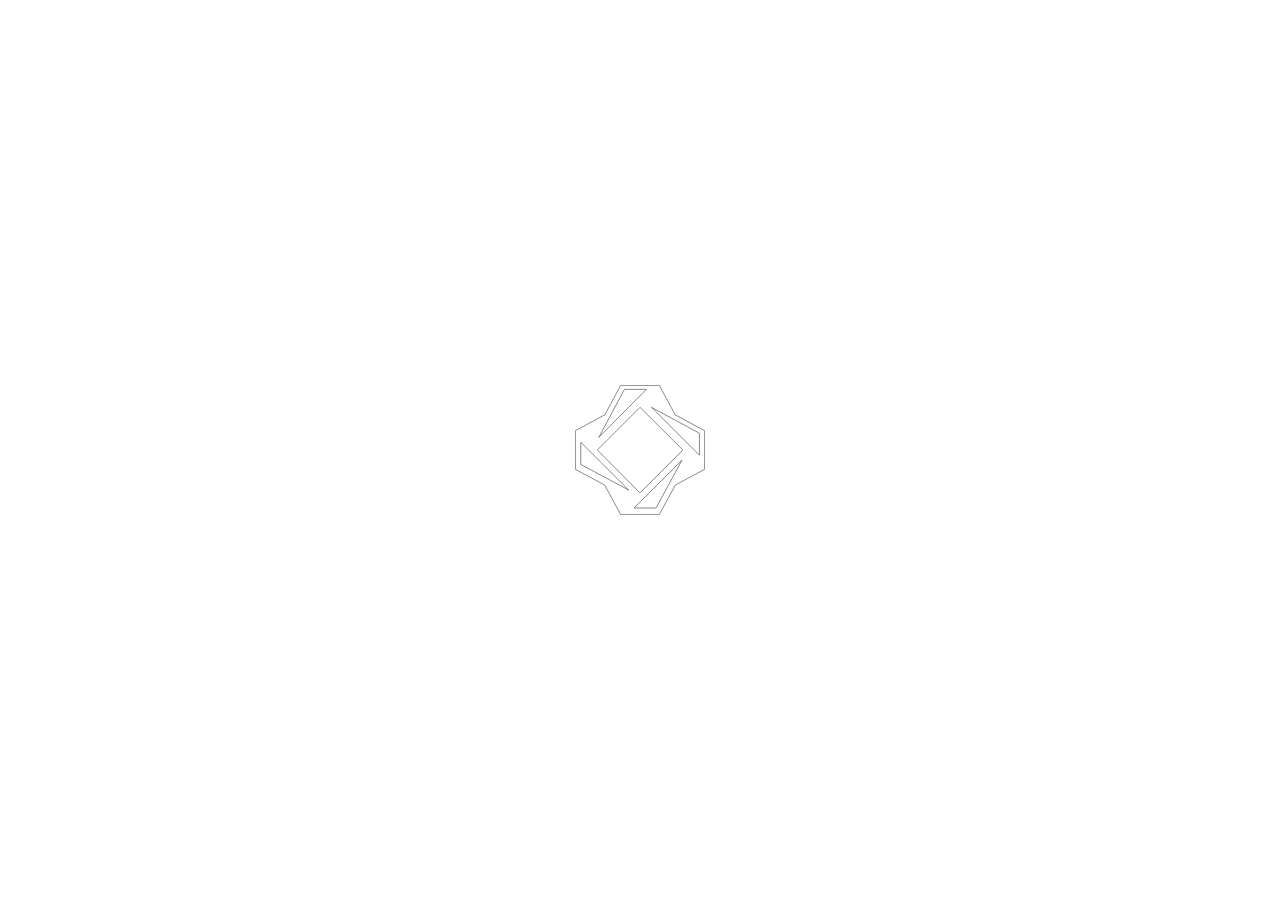
==== commit f463dd15: "10.09.2020" ====
--- a/actioners.html
+++ b/actioners.html
@@ -1,352 +1,782 @@
 <!doctype html>
 <html lang="en">
-    <head>
-        <meta charset="UTF-8">
-        <meta name="viewport" content="width=device-width, user-scalable=no, initial-scale=1.0, maximum-scale=1.0, minimum-scale=1.0">
-        <meta http-equiv="X-UA-Compatible" content="ie=edge">
-        <title>Акционерам</title>
-        <link rel="stylesheet" href="./css/style.min.css">
-    </head>
-    <body>
-    <main class="akcioner-container">
-        <nav id="barba-wrapper" class="akcioner-navigation">
-            <ul class="akcioner-navigation-list barba-container">
-                <li onclick="toggleDropDown()" class="akcioner-navigation-list__item akcioner-navigation-list__item-active"><a href="#">Акционерам</a>
-                    <svg class="akcioner-navigation-list__item-active-arrow" width="14" height="9" viewBox="0 0 14 9" fill="none" xmlns="http://www.w3.org/2000/svg">
-                        <path d="M1 1L7 8L13 1" stroke="#C30215"></path>
+<head>
+  <meta charset="UTF-8">
+  <meta name="viewport" content="width=device-width, initial-scale=1.0">
+  <meta http-equiv="X-UA-Compatible" content="ie=edge">
+  <title>Контакты</title>
+  <link rel="stylesheet" href="./css/style.min.css">
+</head>
+<body>
+
+<style>
+  .preloader {
+    background-color: #ffffff;
+    width: 100vw;
+    z-index: 20000;
+    height: 100vh;
+    height: calc(var(--vh, 1vh) * 100);
+    position: fixed;
+    display: flex;
+    justify-content: center;
+    align-items: center;
+
+  }
+
+  .preloader__icon {
+    width: 130px;
+    height: 130px;
+    fill: none;
+    stroke-dasharray: 1000;
+    stroke-dashoffset: 1000;
+    animation: dash 6s linear 3s forwards infinite alternate;
+  }
+</style>
+<div class="preloader">
+  <svg class="preloader__icon">
+    <use xlink:href="./img/sprite.svg#icon-logo-company"></use>
+  </svg>
+</div>
+
+<header class="header">
+  <div class="container--header container--header--main">
+
+    <div class="header__wrapper">
+
+      <button class="c-nav-button js-nav-toggle" type="button">
+        <div class="c-nav-button_wrap">
+          <div class="c-nav-button_icon">
+            <span class="c-nav-button_line"></span>
+            <span class="c-nav-button_line"></span>
+            <span class="c-nav-button_line"></span>
+          </div>
+        </div>
+      </button>
+      <a class="header__logo" href="">
+        <svg class="header__logo-icon" viewBox="0 0 36 36" fill="none" xmlns="http://www.w3.org/2000/svg">
+          <g clip-path="url(#clip0)">
+            <path d="M29.684 17.9667L17.9667 29.684L6.32028 17.9667L17.9667 6.32028L29.684 17.9667ZM27.7666 8.16666L23.3637 0H12.5696L8.16666 8.16666L0 12.5696V23.3637L8.16666 27.7666L12.5696 35.9333H23.3637L27.7666 27.7666L35.9333 23.3637V12.5696L27.7666 8.16666Z" fill="#ED1C24"></path>
+            <path d="M20.4522 6.32031L34.087 13.7058V19.9551L20.4522 6.32031ZM22.2986 34.158H16.0493L29.6841 20.5232L22.2986 34.158ZM1.77539 22.2986V15.9783L15.4102 29.613L1.77539 22.2986ZM13.6348 1.77539H19.8841L6.32031 15.4812L13.6348 1.77539Z" fill="#FFDD00"></path>
+          </g>
+          <defs>
+            <clipPath id="clip0">
+              <rect width="35.9333" height="35.9333" fill="white"></rect>
+            </clipPath>
+          </defs>
+        </svg>
+
+        <p class="header__logo-text">Кировский<br> завод</p>
+      </a>
+    </div>
+
+
+  </div>
+</header>
+
+<nav class="nav">
+  <div class="nav_background"></div>
+
+
+  <div class="nav_list-wrap">
+    <article class="nav_list-scroll">
+      <div class="nav_list-left scrollbar-inner">
+        <div class="nav_list-content">
+
+
+          <div class="js-search-button">
+            <div class="js-search-text">Поиск</div>
+          </div>
+          <ul class="nav_list">
+            <li class="nav_item -dropdown js-dropdown">
+              <div class="nav_link js-nav-link js-dropdown-toggle">
+                <span class="nav_link_text">Компания</span>
+                <svg class="nav_link__icon">
+                  <use xlink:href="./img/sprite.svg#icon-arrow"></use>
+                </svg>
+
+              </div>
+              <span class="nav_link_line"></span>
+              <div class="nav_dropdown js-dropdown-list">
+                <div class="nav_dropdown_wrap">
+                  <ul class="nav_dropdown_list">
+                    <li class="nav_dropdown_item">
+                      <a class="nav_dropdown_link" href="#">Руководство</a>
+                    </li>
+
+                    <li class="nav_dropdown_item">
+                      <a class="nav_dropdown_link" href="#">История</a>
+                    </li>
+                    <li class="nav_dropdown_item">
+                      <a class="nav_dropdown_link" href="#">Музей</a>
+                    </li>
+                    <li class="nav_dropdown_item">
+                      <a class="nav_dropdown_link" href="#">Производственная система</a>
+                    </li>
+                    <li class="nav_dropdown_item">
+                      <a class="nav_dropdown_link" href="#">Охрана труда</a>
+                    </li>
+                    <li class="nav_dropdown_item">
+                      <a class="nav_dropdown_link" href="#">Профсоюз</a>
+                    </li>
+                    <li class="nav_dropdown_item">
+                      <a class="nav_dropdown_link" href="#">Реквизиты</a>
+                    </li>
+                  </ul>
+                </div>
+              </div>
+            </li>
+            <li class="nav_item -dropdown js-dropdown">
+              <div class="nav_link js-nav-link js-dropdown-toggle">
+                <span class="nav_link_text">Дочерние предприятия</span>
+                <svg class="nav_link__icon">
+                  <use xlink:href="./img/sprite.svg#icon-arrow"></use>
+                </svg>
+
+              </div>
+              <span class="nav_link_line"></span>
+              <div class="nav_dropdown js-dropdown-list">
+                <div class="nav_dropdown_wrap">
+                  <ul class="nav_dropdown_list">
+                    <li class="nav_dropdown_item">
+                      <a class="nav_dropdown_link" href="#">Петербургский тракторный завод завод «Петросталь»</a>
+                    </li>
+
+                    <li class="nav_dropdown_item">
+                      <a class="nav_dropdown_link" href="#">Завод буровых технологий</a>
+                    </li>
+                    <li class="nav_dropdown_item">
+                      <a class="nav_dropdown_link" href="#">Кировский завод Газовые технологии</a>
+                    </li>
+                    <li class="nav_dropdown_item">
+                      <a class="nav_dropdown_link" href="#">Энергетический комплекс</a>
+                    </li>
+                    <li class="nav_dropdown_item">
+                      <a class="nav_dropdown_link" href="#">Тетрамет</a>
+                    </li>
+                    <li class="nav_dropdown_item">
+                      <a class="nav_dropdown_link" href="#">Локомотив</a>
+                    </li>
+                    <li class="nav_dropdown_item">
+                      <a class="nav_dropdown_link" href="#"> Проектно-конструкторское бюро «Автоматика»</a>
+                    </li>
+
+                    <li class="nav_dropdown_item">
+                      <a class="nav_dropdown_link" href="#"> Центр метрологии, испытаний и охраны труда</a>
+                    </li>
+
+                    <li class="nav_dropdown_item">
+                      <a class="nav_dropdown_link" href="#"> Предприятия социальной сферы</a>
+                    </li>
+                  </ul>
+                </div>
+              </div>
+            </li>
+
+
+            <li class="nav_item">
+              <a class="nav_link js-nav-link" href="#">
+                <span class="nav_link_text">Корпоративный университет</span>
+                <span class="nav_link_line"></span>
+              </a>
+            </li>
+
+            <li class="nav_item">
+              <a class="nav_link js-nav-link" href="#">
+                <span class="nav_link_text">Вакансии</span>
+                <span class="nav_link_line"></span>
+              </a>
+            </li>
+
+            <li class="nav_item -dropdown js-dropdown">
+
+
+              <div class="nav_link js-nav-link js-dropdown-toggle">
+                <span class="nav_link_text">Пресс-Центр</span>
+                <svg class="nav_link__icon">
+                  <use xlink:href="./img/sprite.svg#icon-arrow"></use>
+                </svg>
+              </div>
+              <div class="nav_dropdown js-dropdown-list">
+                <div class="nav_dropdown_wrap">
+                  <ul class="nav_dropdown_list">
+                    <li class="nav_dropdown_item">
+                      <a class="nav_dropdown_link" href="#">Новости</a>
+                    </li>
+                    <li class="nav_dropdown_item">
+                      <a class="nav_dropdown_link" href="#">Видеогалерея</a>
+                    </li>
+                    <li class="nav_dropdown_item">
+                      <a class="nav_dropdown_link" href="#">Пресса о нас</a>
+                    </li>
+                    <li class="nav_dropdown_item">
+                      <a class="nav_dropdown_link" href="#">Фотогалерея</a>
+                    </li>
+                    <li class="nav_dropdown_item">
+                      <a class="nav_dropdown_link" href="#">Контакты</a>
+                    </li>
+                  </ul>
+                </div>
+              </div>
+            </li>
+
+            <li class="nav_item -dropdown js-dropdown">
+
+
+              <div class="nav_link js-nav-link js-dropdown-toggle">
+                <span class="nav_link_text">Акционерам и инвесторам</span>
+                <svg class="nav_link__icon">
+                  <use xlink:href="./img/sprite.svg#icon-arrow"></use>
+                </svg>
+              </div>
+              <div class="nav_dropdown js-dropdown-list">
+                <div class="nav_dropdown_wrap">
+                  <ul class="nav_dropdown_list">
+                    <li class="nav_dropdown_item">
+                      <a class="nav_dropdown_link" href="#">Информация, подлежащая раскрытию</a>
+                    </li>
+                    <li class="nav_dropdown_item">
+                      <a class="nav_dropdown_link" href="#">Раскрытие информации дочерними обществами</a>
+                    </li>
+
+
+                  </ul>
+                </div>
+              </div>
+            </li>
+
+
+            <li class="nav_item">
+              <a class="nav_link js-nav-link" href="#">
+                <span class="nav_link_text">Продажа активов</span>
+                <span class="nav_link_line"></span>
+              </a>
+            </li>
+            <li class="nav_item">
+              <a class="nav_link js-nav-link" href="#">
+                <span class="nav_link_text">Тендеры</span>
+                <span class="nav_link_line"></span>
+              </a>
+            </li>
+            <li class="nav_item">
+              <a class="nav_link js-nav-link" href="#">
+                <span class="nav_link_text">Аренда помещений	</span>
+                <span class="nav_link_line"></span>
+              </a>
+            </li>
+            <li class="nav_item">
+              <a class="nav_link js-nav-link" href="#">
+                <span class="nav_link_text">Контакты</span>
+                <span class="nav_link_line"></span>
+              </a>
+            </li>
+
+
+            <li class="nav_item">
+              <a class="nav_link nav_link--policy js-nav-link" href="#">
+                <span class="nav_link_text">Использование сайта</span>
+                <span class="nav_link_line"></span>
+              </a>
+            </li>
+          </ul>
+
+
+          <div class="nav_lang nav_lang--mobile">
+            <div class="nav_lang-wrap">
+              <ul class="nav_lang-list">
+                <li class="nav_lang-item">
+                  <a class="nav_lang-link" href="">En</a>
+                </li>
+                <li class="nav_lang-item">
+                  <a class="nav_lang-link" href="">Ru</a>
+                </li>
+                <li class="nav_lang-item">
+                  <a class="nav_lang-link" href="">De</a>
+                </li>
+
+              </ul>
+            </div>
+
+          </div>
+        </div>
+      </div>
+    </article>
+
+
+  </div>
+  <div class="nav_search">
+    <article class="search-wrap">
+      <div class="search">
+        <input class="search_input o-input -search js-search-input" type="text" placeholder="Поиск" value="">
+        <div class="search_results js-search-results"></div>
+      </div>
+    </article>
+  </div>
+
+  <aside class="nav_aside">
+    <ul class="nav_social">
+      <li class="nav_social_item">
+        <a class="nav_social_link" href="#" target="_blank">
+
+
+          <svg class="nav_social_icon">
+            <use xlink:href="./img/sprite.svg#icon-fb"></use>
+          </svg>
+        </a>
+      </li>
+      <li class="nav_social_item">
+        <a class="nav_social_link" href="#" target="_blank">
+          <svg class="nav_social_icon">
+            <use xlink:href="./img/sprite.svg#icon-vk"></use>
+          </svg>
+
+        </a>
+      </li>
+      <li class="nav_social_item">
+        <a class="nav_social_link" href="#" target="_blank">
+          <svg class="nav_social_icon">
+            <use xlink:href="./img/sprite.svg#icon-youtube"></use>
+          </svg>
+
+        </a>
+      </li>
+      <li class="nav_social_item">
+        <a class="nav_social_link" href="#" target="_blank">
+
+          <svg class="nav_social_icon">
+            <use xlink:href="./img/sprite.svg#icon-inst"></use>
+          </svg>
+        </a>
+      </li>
+    </ul>
+    <div class="nav_lang nav_lang--desktop">
+      <div class="nav_lang-wrap">
+        <ul class="nav_lang-list">
+          <li class="nav_lang-item">
+            <a class="nav_lang-link" href="">Ru</a>
+          </li>
+          <li class="nav_lang-item">
+            <a class="nav_lang-link" href="">En</a>
+          </li>
+          <li class="nav_lang-item">
+            <a class="nav_lang-link" href="">De</a>
+          </li>
+
+        </ul>
+      </div>
+
+    </div>
+  </aside>
+</nav>
+
+<div class="scroll">
+  <section class="main parallax_item">
+    <div class="parallax__img-wrap">
+      <div class="parallax__img  " data-speed="-40">
+        <div class="parallax__img--inner" style="
+						background: linear-gradient(65.95deg, #0F0F0F 0.6%, #000000 0.6%, rgba(0, 0, 0, 0) 42.86%), linear-gradient(0deg, rgba(0, 0, 0, 0.43), rgba(0, 0, 0, 0.43)),  url(./img/energo/bg-energo.png);
+						background-blend-mode: multiply, normal, normal;
+						background-position: center;
+						background-size: cover;
+						background-repeat: no-repeat;">
+
+        </div>
+        <!-- <video loop="" class="parallax__img-video" playsinline="" muted="">
+            <source src="./video/video-main.mp4" type="video/mp4">
+      </video> -->
+      </div>
+    </div>
+
+    <div class="container">
+      <div class="main__wrapper">
+        <h1 class="main__title main__title--about">
+          <div class="title--inner-main">Акционерам<br>и инвесторам</div>
+        </h1>
+      </div>
+    </div>
+
+  </section>
+  <div class="contacts-container two-screen">
+    <nav id="barba-wrapper" class="contacts-navigation">
+      <ul class="contacts-navigation-list barba-container">
+        <li onclick="toggleDropDown()" id="contacts" class="contacts-navigation-list__item active">
+          <a href="#">Акционерам</a>
+          <svg id="arrow" class="contacts-navigation-list__item-arrow" width="14" height="9" viewBox="0 0 14 9" fill="none" xmlns="http://www.w3.org/2000/svg">
+            <path d="M1 1L7 8L13 1" stroke="#C30215"></path>
+          </svg>
+        </li>
+        <li class="contacts-navigation-list__item"><a href="">Инвесторам</a></li>
+      </ul>
+    </nav>
+    <nav id="menu-container" class="contacts-menu-container">
+      <ul class="contacts-menu__nav-list">
+        <li class="contacts-menu__nav-item" data-name="contacts-main" onclick="closeMenu()">
+          <a href="#contacts-main">Контакты</a>
+        </li>
+        <li class="contacts-menu__nav-item" data-name="management" onclick="closeMenu()">
+          <a href="#management">Руководство</a>
+        </li>
+        <li class="contacts-menu__nav-item" data-name="press-center" onclick="closeMenu()">
+          <a href="#press-center">Пресс-центр</a>
+        </li>
+        <li class="contacts-menu__nav-item" data-name="group" onclick="closeMenu()">
+          <a href="#group">Дочерние компании</a>
+        </li>
+        <li class="contacts-menu__nav-item" data-name="employment" onclick="closeMenu()">
+          <a href="#employment">Трудоустройство</a>
+        </li>
+        <li class="contacts-menu__nav-item" data-name="rent" onclick="closeMenu()">
+          <a href="#rent">Аренда</a>
+        </li>
+        <li class="contacts-menu__nav-item" data-name="museum" onclick="closeMenu()">
+          <a href="#museum">Музей</a>
+        </li>
+      </ul>
+    </nav>
+
+    <main class="actioner-container">
+
+      <section class="actioner-content-container">
+        <h2 class="contacts__contacts-info__main">Информация, подлежащая раскрытию ПАО «Кировский завод»</h2>
+        <section id="accordion" class="accordion">
+          <article class="accordion-item">
+            <h3 class="accordion-item-header">
+              Общие собрания акционеров
+            </h3>
+            <div class="accordion-item-content">
+              <ul class="actioner-list">
+                <li class="actioner-list-item actioner-doc">
+                  <article class="actioner-list-content">
+                    <h4 class="actioner-list-title">
+                      <a class="actioner-list-link" href="#0">Приложение к Отчету эмитента (Приложение 6_Пояснения к Годовой бухгалтерской отчетности за 2019 г.)</a>
+                    </h4>
+                    <p class="actioner-list-size">
+                      (XLS, 1,074.5 КБ)
+                    </p>
+                  </article>
+                  <time class="actioner-list-time" datetime="2019-06-06">06.06.2019</time>
+                </li>
+
+                <li class="actioner-list-item actioner-doc">
+                  <article class="actioner-list-content">
+                    <h4 class="actioner-list-title">
+                      <a class="actioner-list-link" href="#0">Приложение к Отчету эмитента (Приложение 6_Пояснения к Годовой бухгалтерской отчетности за 2019 г.)</a>
+                    </h4>
+                    <p class="actioner-list-size">
+                      (XLS, 1,074.5 КБ)
+                    </p>
+                  </article>
+                  <time class="actioner-list-time" datetime="2019-06-06">06.06.2019</time>
+                </li>
+
+              </ul>
+            </div>
+          </article>
+
+          <article class="accordion-item show">
+            <h3 class="accordion-item-header">
+              Отчетность
+            </h3>
+            <div class="accordion-item-content">
+              <ul class="actioner-list">
+                <li class="actioner-list-item actioner-doc">
+                  <article class="actioner-list-content">
+                    <h4 class="actioner-list-title">
+                      <a class="actioner-list-link" href="#0">Приложение к Отчету эмитента (Приложение 6_Пояснения к Годовой бухгалтерской отчетности за 2019 г.)</a>
+                    </h4>
+                    <p class="actioner-list-size">
+                      (XLS, 1,074.5 КБ)
+                    </p>
+                  </article>
+                  <time class="actioner-list-time" datetime="2019-06-06">06.06.2019</time>
+                </li>
+
+                <li class="actioner-list-item actioner-doc">
+                  <article class="actioner-list-content">
+                    <h4 class="actioner-list-title">
+                      <a class="actioner-list-link" href="#0">Приложение к Отчету эмитента (Аудиторское заключение к годовой бухгалтерской отчетности за 2019 г.)</a>
+                    </h4>
+                    <p class="actioner-list-size">
+                      (PDF, 1,074.5 КБ)
+                    </p>
+                  </article>
+                  <time class="actioner-list-time" datetime="2018-07-13">13.07.2018</time>
+                </li>
+
+                <li class="actioner-list-item actioner-doc">
+                  <article class="actioner-list-content">
+                    <h4 class="actioner-list-title">
+                      <a class="actioner-list-link" href="#0">Отчет эмитента (ежеквартальный отчет) Общества за 1 квартал 2020 г</a>
+                    </h4>
+                    <p class="actioner-list-size">
+                      (XLS, 1,074.5 КБ)
+                    </p>
+                  </article>
+                  <time class="actioner-list-time" datetime="2018-07-09">09.07.2018</time>
+                </li>
+
+                <li class="actioner-list-item actioner-doc">
+                  <article class="actioner-list-content">
+                    <h4 class="actioner-list-title">
+                      <a class="actioner-list-link" href="#0">Годовая бухгалтерская отчетность ПАО «Кировский завод» за 2019 г.</a>
+                    </h4>
+                    <p class="actioner-list-size">
+                      (PDF, 1,074.5 КБ)
+                    </p>
+                  </article>
+                  <time class="actioner-list-time" datetime="2008-08-12">12.08.2008</time>
+                </li>
+
+              </ul>
+
+            </div>
+          </article>
+
+
+
+        </section>
+
+
+      </section>
+
+      <aside class="actioner-sidebar">
+        <nav class="actioner-sidebar-nav">
+          <ul class="actioner-sidebar-list">
+            <li class="actioner-sidebar-item active">
+              <a href="#0">Информация, подлежащая<br>раскрытию</a>
+            </li>
+            <li class="actioner-sidebar-item">
+              <a href="#0">Раскрытие информации<br>дочерними обществами</a>
+            </li>
+          </ul>
+        </nav>
+        <div class="actioner-sidebar-container">
+          <article class="actioner-sidebar-contacts">
+            <h2 class="actioner-sidebar-header">Контакты</h2>
+            <p class="actioner-sidebar-description">
+              Отдел корпоративных отношений дирекции по правовым вопросам
+            </p>
+            <article class="actioner-sidebar-contact">
+              <h3 class="actioner-sidebar-title">
+                Адрес:
+              </h3>
+              <address class="actioner-sidebar-address">
+                198097 Россия, Санкт-Петербург, пр. Стачек, д. 47
+              </address>
+            </article>
+            <article class="actioner-sidebar-contact">
+              <h3 class="actioner-sidebar-title">
+                Телефон / Факс:
+              </h3>
+              <address class="actioner-sidebar-address">
+                <a href="tel:+78127020124">+7 (812) 702-01-24</a>
+              </address>
+            </article>
+
+          </article>
+
+        </div>
+      </aside>
+    </main>
+  </div>
+
+  <footer class="footer">
+
+    <div class="footer__outer">
+      <div class="container">
+
+        <div class="footer__row">
+          <nav class="footer__nav">
+            <ul class="footer__nav-list">
+              <li class="footer__nav-item">
+                <a class="footer__nav-link" href="">Компания</a>
+              </li>
+              <li class="footer__nav-item">
+                <a class="footer__nav-link" href="">Деятельность</a>
+              </li>
+              <li class="footer__nav-item">
+                <a class="footer__nav-link" href="">Карта сайта</a>
+              </li>
+
+              <li class="footer__nav-item">
+                <a class="footer__nav-link" href="">Пресс-центр</a>
+              </li>
+              <li class="footer__nav-item">
+                <a class="footer__nav-link" href="">Акционерам и инвесторам</a>
+              </li>
+              <li class="footer__nav-item">
+                <a class="footer__nav-link" href="">Контакты</a>
+              </li>
+              <li class="footer__nav-item">
+                <a class="footer__nav-link" href="">Вакансии</a>
+              </li>
+              <li class="footer__nav-item">
+                <a class="footer__nav-link" href="">Тендеры</a>
+              </li>
+              <li class="footer__nav-item">
+                <a class="footer__nav-link" href="">Аренда помещений</a>
+              </li>
+
+
+              <li class="footer__nav-item">
+                <a class="footer__nav-link" href="">Реквизиты</a>
+              </li>
+              <li class="footer__nav-item footer__nav-item--last">
+
+              </li>
+            </ul>
+
+            <p class="footer__adress">198097, Россия, Санкт-Петербург, пр. Стачек, 47</p>
+          </nav>
+
+
+          <div class="footer__contact">
+
+            <div class="footer__contact-feedback">
+              <h6 class="footer__contact-title">Подписаться на наши новости</h6>
+              <form class="footer__contact-form" action="">
+                <div class="footer__contact-form__wrap">
+                  <input class="footer__contact-input" type="mail" placeholder="E-mail">
+                  <button class="footer__contact-submit" type="submit">
+                    <svg class="footer__contact-submit-icon" width="40">
+                      <use xlink:href="./img/sprite.svg#icon-mail-submit"></use>
                     </svg>
-                </li>
-
-                <li class="akcioner-navigation-list__item"><a href="http://localhost:3000/investors.html">Инвесторам</a></li>
+                  </button>
+                </div>
+              </form>
+
+            </div>
+
+            <ul class="footer__social-list">
+              <li class="footer__social-item" style="background-image: url(./img/social-youtube.svg);">
+                <a class="footer__social-link" href="">
+                  <span class="visually-hidden">Youtube</span>
+                </a>
+              </li>
+
+              <li class="footer__social-item" style="background-image: url(./img/social-vk.svg);">
+                <a class="footer__social-link" href="">
+                  <span class="visually-hidden">Vk</span>
+                </a>
+              </li>
+
+              <li class="footer__social-item" style="background-image: url(./img/social-inst.svg);">
+                <a class="footer__social-link" href="">
+                  <span class="visually-hidden">Instagram</span>
+                </a>
+              </li>
+
+              <li class="footer__social-item" style="background-image: url(./img/social-fb.svg);">
+                <a class="footer__social-link" href="">
+                  <span class="visually-hidden">Facebook</span>
+                </a>
+              </li>
             </ul>
-        </nav>
-        <div id="akcioner-menu-container" class="akcioner-menu-container">
-            <ul class="akcioner-menu__nav-list">
-                <li class="akcioner-menu__nav-item"><a href="#extend">Информация, подлежащая раскрытию</a></li>
-                <li class="akcioner-menu__nav-item"><a href="#extend">Раскрытие информации дочерними обществами</a></li>
-            </ul>
+
+
+          </div>
+
+
         </div>
 
 
-
-<!--        <section class="akcioner-info__accordion akcioner-info__menu">-->
-<!--            <div class="akcioner-info__accordion-item akcioner-info__menu-item">-->
-<!--                <h3 class="akcioner-info__accordion-item&#45;&#45;title akcioner-info__menu-item&#45;&#45;title">-->
-<!--                    Выбрать-->
-<!--                    <div class="akcioner-info__menu-icon">-->
-<!--                        <svg width="23" height="14" viewBox="0 0 23 14" fill="none" xmlns="http://www.w3.org/2000/svg">-->
-<!--                            <rect y="6.46289" width="22.6152" height="1.07691" fill="#171C28"/>-->
-<!--                            <rect width="22.6152" height="1.07691" fill="#171C28"/>-->
-<!--                            <path d="M0 12.9238H22.6152V14.0007H0V12.9238Z" fill="#171C28"/>-->
-<!--                        </svg>-->
-<!--                    </div>-->
-<!--                </h3>-->
-<!--                <ul>-->
-<!--                    <li class="akcioner-info__accordion-item&#45;&#45;text akcioner-info__menu-item&#45;&#45;text">-->
-<!--                        <a href="#menu-item1" class="akcioner-info__accordion-item&#45;&#45;text-container akcioner-info__menu-item&#45;&#45;text-container active">-->
-<!--                            Информация, подлежащая раскрытию-->
-<!--                        </a>-->
-<!--                    </li>-->
-
-<!--                    <li class="akcioner-info__accordion-item&#45;&#45;text akcioner-info__menu-item&#45;&#45;text">-->
-<!--                        <a href="#menu-item2" class="akcioner-info__accordion-item&#45;&#45;text-container akcioner-info__menu-item&#45;&#45;text-container">-->
-<!--                            Раскрытие информации дочерними обществами-->
-<!--                        </a>-->
-<!--                    </li>-->
-
-<!--                </ul>-->
-<!--            </div>-->
-<!--        </section>-->
-
-
-
-
-
-        <div class="akcioner__content-container">
-
-            <section class="akcioner-info-container">
-                <h2>Информация, подлежащая раскрытию ПАО «Кировский завод»</h2>
-                <section class="akcioner-info__accordion">
-                    <div class="akcioner-info__accordion-item" onclick="accordion()">
-                        <h3 class="akcioner-info__accordion-item--title">
-                            <span>Общие собрания акционеров</span>
-                            <span class="akcioner-info__accordion-item--title-arrow">
-                                <svg width="22" height="15" viewBox="0 0 22 15" fill="none" xmlns="http://www.w3.org/2000/svg">
-                                    <path d="M2.03706 1.05163L2.03709 1.05161L2.03415 1.04812C1.97196 0.97417 1.89831 0.904842 1.8047 0.855377C1.70848 0.804535 1.60552 0.782207 1.49578 0.782207C1.08599 0.782207 0.75 1.15502 0.75 1.62165C0.75 1.78842 0.814213 2.02343 0.955405 2.19279L10.4233 13.9797L10.4232 13.9798L10.4269 13.9841C10.5666 14.1502 10.7574 14.25 10.9652 14.25C11.1731 14.25 11.3639 14.1502 11.5036 13.9841L11.5036 13.9841L11.5068 13.9802L21.0242 2.19329L21.0722 2.13624C21.3711 1.7809 21.2745 1.28864 21.0226 0.989175C20.8717 0.809683 20.6659 0.729374 20.4548 0.754483C20.2538 0.778379 20.0759 0.893577 19.9459 1.04812L19.9459 1.04808L19.9426 1.05215L11.0143 12.1287L2.03706 1.05163Z" stroke-width="0.5"></path>
-                                </svg>
-                            </span>
-                        </h3>
-                        <ul>
-                            <li class="akcioner-info__accordion-item--text">
-                                <a href="#doc" class="akcioner-info__accordion-item--text-container">
-                                  <span class="akcioner-info__accordion-item--text-icon">
-                                    <svg width="38" height="50" viewBox="0 0 38 50" fill="none" xmlns="http://www.w3.org/2000/svg">
-                                        <path fill-rule="evenodd" clip-rule="evenodd" d="M2.98619 0C1.40594 0 0.103516 1.31338 0.103516 2.9069V47.0933C0.103516 48.6868 1.40594 50 2.98619 50H34.7208C36.3011 50 37.6035 48.6868 37.6035 47.0933V12.3964L37.3272 12.1124L25.543 0H2.98619ZM2.98619 1.94738H24.1721V10.8127C24.1721 12.4179 25.4646 13.768 27.0739 13.768H35.6724V47.0933C35.6724 47.6417 35.2647 48.0528 34.7208 48.0528H2.98619C2.44235 48.0528 2.03467 47.6417 2.03467 47.0933V2.9069C2.03467 2.35849 2.44235 1.94738 2.98619 1.94738ZM26.1032 3.3565L34.338 11.8206H27.0739C26.5592 11.8206 26.1032 11.3493 26.1032 10.8127V3.3565ZM18.7407 27.4219C18.0326 27.4219 17.4076 27.5377 16.8656 27.769C16.4581 27.9406 16.0824 28.2039 15.7382 28.5589C15.398 28.9139 15.129 29.3148 14.9312 29.7616C14.6662 30.368 14.5336 31.1179 14.5336 32.0115C14.5336 33.4078 14.9153 34.5049 15.6788 35.3027C16.4423 36.0966 17.4709 36.4934 18.7645 36.4934C20.0422 36.4934 21.0629 36.0944 21.8264 35.2966C22.5899 34.4948 22.9718 33.3858 22.9718 31.9696C22.9718 30.5414 22.586 29.4266 21.8146 28.6248C21.0472 27.8229 20.0225 27.4219 18.7407 27.4219ZM28.0987 27.4219C26.8803 27.4219 25.8971 27.8268 25.1494 28.6366C24.4017 29.4425 24.0279 30.5754 24.0279 32.0355C24.0279 33.4157 24.3998 34.5049 25.1435 35.3027C25.8872 36.0966 26.8367 36.4934 27.9918 36.4934C28.9254 36.4934 29.6948 36.262 30.3001 35.7992C30.9093 35.3325 31.3445 34.6205 31.6056 33.6631L29.9027 33.1185C29.7563 33.7607 29.5149 34.2315 29.1786 34.5307C28.8424 34.8299 28.4408 34.9795 27.974 34.9795C27.341 34.9795 26.8267 34.7442 26.4311 34.2735C26.0355 33.8028 25.8377 33.0129 25.8377 31.9039C25.8377 30.8587 26.0377 30.1027 26.4372 29.636C26.8407 29.1692 27.3648 28.9359 28.0097 28.9359C28.4765 28.9359 28.8721 29.0675 29.1965 29.3308C29.5248 29.5941 29.7404 29.9531 29.8432 30.4079L31.5818 29.9891C31.384 29.287 31.0874 28.7483 30.6918 28.3734C30.0272 27.7391 29.1629 27.4219 28.0987 27.4219ZM6.10147 27.5716V36.3438H9.40664C10.0554 36.3438 10.5738 36.2819 10.9614 36.1583C11.4797 35.9907 11.8911 35.7574 12.1957 35.4582C12.5992 35.0633 12.9097 34.5466 13.1273 33.9084C13.3053 33.3858 13.3943 32.7634 13.3943 32.0414C13.3943 31.2196 13.2993 30.5296 13.1094 29.9711C12.9195 29.4086 12.6426 28.9338 12.2787 28.5468C11.9147 28.1599 11.4776 27.8907 10.9673 27.7392C10.5876 27.6275 10.0356 27.5716 9.3117 27.5716H6.10147ZM18.7586 28.9359C19.4825 28.9359 20.062 29.1833 20.4972 29.6779C20.9363 30.1726 21.1559 30.9226 21.1559 31.9278C21.1559 32.9451 20.9305 33.7089 20.4795 34.2195C20.0325 34.7261 19.4588 34.9795 18.7586 34.9795C18.0584 34.9795 17.4808 34.7242 17.0259 34.2136C16.5709 33.699 16.3434 32.9451 16.3434 31.9518C16.3434 30.9425 16.5649 30.1884 17.008 29.6898C17.4511 29.1872 18.0346 28.9359 18.7586 28.9359ZM7.85793 29.0556H8.6471C9.36313 29.0556 9.84383 29.0834 10.0891 29.1393C10.4174 29.2111 10.6884 29.3487 10.902 29.5521C11.1156 29.7556 11.2818 30.0389 11.4005 30.4019C11.5191 30.7649 11.5786 31.2855 11.5786 31.9637C11.5786 32.6418 11.5191 33.1783 11.4005 33.5733C11.2818 33.9642 11.1276 34.2456 10.9377 34.4171C10.7518 34.5887 10.5163 34.7103 10.2315 34.7821C10.0139 34.8379 9.65983 34.8658 9.16928 34.8658H7.85793V29.0556Z" fill="#1076BE"></path>
-                                    </svg>
-                                </span>
-
-                                    <div class="akcioner-info__accordion-item--text-doc">
-                                        <span class="akcioner-info__accordion-item--text-doc-title">МСФО 2017-2018</span>
-                                        <span class="akcioner-info__accordion-item--text-doc-format">(DOC, 1,074.5 КБ)</span>
-                                    </div>
-                                </a>
-                                <span class="akcioner-info__accordion-item--text-date">06.06.2019</span>
-                            </li>
-
-                            <li class="akcioner-info__accordion-item--text">
-                                <div class="akcioner-info__accordion-item--text-container">
-                                  <span class="akcioner-info__accordion-item--text-icon">
-                                    <svg width="38" height="50" viewBox="0 0 38 50" fill="none" xmlns="http://www.w3.org/2000/svg">
-                                        <path fill-rule="evenodd" clip-rule="evenodd" d="M2.98619 0C1.40594 0 0.103516 1.31338 0.103516 2.9069V47.0933C0.103516 48.6868 1.40594 50 2.98619 50H34.7208C36.3011 50 37.6035 48.6868 37.6035 47.0933V12.3964L37.3272 12.1124L25.543 0H2.98619ZM2.98619 1.94738H24.1721V10.8127C24.1721 12.4179 25.4646 13.768 27.0739 13.768H35.6724V47.0933C35.6724 47.6417 35.2647 48.0528 34.7208 48.0528H2.98619C2.44235 48.0528 2.03467 47.6417 2.03467 47.0933V2.9069C2.03467 2.35849 2.44235 1.94738 2.98619 1.94738ZM26.1032 3.3565L34.338 11.8206H27.0739C26.5592 11.8206 26.1032 11.3493 26.1032 10.8127V3.3565ZM18.7407 27.4219C18.0326 27.4219 17.4076 27.5377 16.8656 27.769C16.4581 27.9406 16.0824 28.2039 15.7382 28.5589C15.398 28.9139 15.129 29.3148 14.9312 29.7616C14.6662 30.368 14.5336 31.1179 14.5336 32.0115C14.5336 33.4078 14.9153 34.5049 15.6788 35.3027C16.4423 36.0966 17.4709 36.4934 18.7645 36.4934C20.0422 36.4934 21.0629 36.0944 21.8264 35.2966C22.5899 34.4948 22.9718 33.3858 22.9718 31.9696C22.9718 30.5414 22.586 29.4266 21.8146 28.6248C21.0472 27.8229 20.0225 27.4219 18.7407 27.4219ZM28.0987 27.4219C26.8803 27.4219 25.8971 27.8268 25.1494 28.6366C24.4017 29.4425 24.0279 30.5754 24.0279 32.0355C24.0279 33.4157 24.3998 34.5049 25.1435 35.3027C25.8872 36.0966 26.8367 36.4934 27.9918 36.4934C28.9254 36.4934 29.6948 36.262 30.3001 35.7992C30.9093 35.3325 31.3445 34.6205 31.6056 33.6631L29.9027 33.1185C29.7563 33.7607 29.5149 34.2315 29.1786 34.5307C28.8424 34.8299 28.4408 34.9795 27.974 34.9795C27.341 34.9795 26.8267 34.7442 26.4311 34.2735C26.0355 33.8028 25.8377 33.0129 25.8377 31.9039C25.8377 30.8587 26.0377 30.1027 26.4372 29.636C26.8407 29.1692 27.3648 28.9359 28.0097 28.9359C28.4765 28.9359 28.8721 29.0675 29.1965 29.3308C29.5248 29.5941 29.7404 29.9531 29.8432 30.4079L31.5818 29.9891C31.384 29.287 31.0874 28.7483 30.6918 28.3734C30.0272 27.7391 29.1629 27.4219 28.0987 27.4219ZM6.10147 27.5716V36.3438H9.40664C10.0554 36.3438 10.5738 36.2819 10.9614 36.1583C11.4797 35.9907 11.8911 35.7574 12.1957 35.4582C12.5992 35.0633 12.9097 34.5466 13.1273 33.9084C13.3053 33.3858 13.3943 32.7634 13.3943 32.0414C13.3943 31.2196 13.2993 30.5296 13.1094 29.9711C12.9195 29.4086 12.6426 28.9338 12.2787 28.5468C11.9147 28.1599 11.4776 27.8907 10.9673 27.7392C10.5876 27.6275 10.0356 27.5716 9.3117 27.5716H6.10147ZM18.7586 28.9359C19.4825 28.9359 20.062 29.1833 20.4972 29.6779C20.9363 30.1726 21.1559 30.9226 21.1559 31.9278C21.1559 32.9451 20.9305 33.7089 20.4795 34.2195C20.0325 34.7261 19.4588 34.9795 18.7586 34.9795C18.0584 34.9795 17.4808 34.7242 17.0259 34.2136C16.5709 33.699 16.3434 32.9451 16.3434 31.9518C16.3434 30.9425 16.5649 30.1884 17.008 29.6898C17.4511 29.1872 18.0346 28.9359 18.7586 28.9359ZM7.85793 29.0556H8.6471C9.36313 29.0556 9.84383 29.0834 10.0891 29.1393C10.4174 29.2111 10.6884 29.3487 10.902 29.5521C11.1156 29.7556 11.2818 30.0389 11.4005 30.4019C11.5191 30.7649 11.5786 31.2855 11.5786 31.9637C11.5786 32.6418 11.5191 33.1783 11.4005 33.5733C11.2818 33.9642 11.1276 34.2456 10.9377 34.4171C10.7518 34.5887 10.5163 34.7103 10.2315 34.7821C10.0139 34.8379 9.65983 34.8658 9.16928 34.8658H7.85793V29.0556Z" fill="#1076BE"></path>
-                                    </svg>
-                                </span>
-
-                                    <div class="akcioner-info__accordion-item--text-doc">
-                                        <span class="akcioner-info__accordion-item--text-doc-title">МСФО 2017-2018</span>
-                                        <span class="akcioner-info__accordion-item--text-doc-format">(DOC, 1,074.5 КБ)</span>
-                                    </div>
-                                </div>
-                                <span class="akcioner-info__accordion-item--text-date">06.06.2019</span>
-                            </li>
-
-                        </ul>
-                    </div>
-
-
-
-                    <div class="akcioner-info__accordion-item" onclick="accordion()">
-                        <h3 class="akcioner-info__accordion-item--title">
-                            <span>Отчётность</span>
-                            <span class="akcioner-info__accordion-item--title-arrow">
-                            <svg width="22" height="15" viewBox="0 0 22 15" fill="none" xmlns="http://www.w3.org/2000/svg">
-                                <path d="M2.03706 1.05163L2.03709 1.05161L2.03415 1.04812C1.97196 0.97417 1.89831 0.904842 1.8047 0.855377C1.70848 0.804535 1.60552 0.782207 1.49578 0.782207C1.08599 0.782207 0.75 1.15502 0.75 1.62165C0.75 1.78842 0.814213 2.02343 0.955405 2.19279L10.4233 13.9797L10.4232 13.9798L10.4269 13.9841C10.5666 14.1502 10.7574 14.25 10.9652 14.25C11.1731 14.25 11.3639 14.1502 11.5036 13.9841L11.5036 13.9841L11.5068 13.9802L21.0242 2.19329L21.0722 2.13624C21.3711 1.7809 21.2745 1.28864 21.0226 0.989175C20.8717 0.809683 20.6659 0.729374 20.4548 0.754483C20.2538 0.778379 20.0759 0.893577 19.9459 1.04812L19.9459 1.04808L19.9426 1.05215L11.0143 12.1287L2.03706 1.05163Z" stroke-width="0.5"></path>
-                            </svg>
-                        </span>
-                        </h3>
-                        <ul>
-                            <li class="akcioner-info__accordion-item--text">
-                                <a href="#doc" class="akcioner-info__accordion-item--text-container">
-                                  <span class="akcioner-info__accordion-item--text-icon">
-                                    <svg width="38" height="50" viewBox="0 0 38 50" fill="none" xmlns="http://www.w3.org/2000/svg">
-                                        <path fill-rule="evenodd" clip-rule="evenodd" d="M2.98619 0C1.40594 0 0.103516 1.31338 0.103516 2.9069V47.0933C0.103516 48.6868 1.40594 50 2.98619 50H34.7208C36.3011 50 37.6035 48.6868 37.6035 47.0933V12.3964L37.3272 12.1124L25.543 0H2.98619ZM2.98619 1.94738H24.1721V10.8127C24.1721 12.4179 25.4646 13.768 27.0739 13.768H35.6724V47.0933C35.6724 47.6417 35.2647 48.0528 34.7208 48.0528H2.98619C2.44235 48.0528 2.03467 47.6417 2.03467 47.0933V2.9069C2.03467 2.35849 2.44235 1.94738 2.98619 1.94738ZM26.1032 3.3565L34.338 11.8206H27.0739C26.5592 11.8206 26.1032 11.3493 26.1032 10.8127V3.3565ZM18.7407 27.4219C18.0326 27.4219 17.4076 27.5377 16.8656 27.769C16.4581 27.9406 16.0824 28.2039 15.7382 28.5589C15.398 28.9139 15.129 29.3148 14.9312 29.7616C14.6662 30.368 14.5336 31.1179 14.5336 32.0115C14.5336 33.4078 14.9153 34.5049 15.6788 35.3027C16.4423 36.0966 17.4709 36.4934 18.7645 36.4934C20.0422 36.4934 21.0629 36.0944 21.8264 35.2966C22.5899 34.4948 22.9718 33.3858 22.9718 31.9696C22.9718 30.5414 22.586 29.4266 21.8146 28.6248C21.0472 27.8229 20.0225 27.4219 18.7407 27.4219ZM28.0987 27.4219C26.8803 27.4219 25.8971 27.8268 25.1494 28.6366C24.4017 29.4425 24.0279 30.5754 24.0279 32.0355C24.0279 33.4157 24.3998 34.5049 25.1435 35.3027C25.8872 36.0966 26.8367 36.4934 27.9918 36.4934C28.9254 36.4934 29.6948 36.262 30.3001 35.7992C30.9093 35.3325 31.3445 34.6205 31.6056 33.6631L29.9027 33.1185C29.7563 33.7607 29.5149 34.2315 29.1786 34.5307C28.8424 34.8299 28.4408 34.9795 27.974 34.9795C27.341 34.9795 26.8267 34.7442 26.4311 34.2735C26.0355 33.8028 25.8377 33.0129 25.8377 31.9039C25.8377 30.8587 26.0377 30.1027 26.4372 29.636C26.8407 29.1692 27.3648 28.9359 28.0097 28.9359C28.4765 28.9359 28.8721 29.0675 29.1965 29.3308C29.5248 29.5941 29.7404 29.9531 29.8432 30.4079L31.5818 29.9891C31.384 29.287 31.0874 28.7483 30.6918 28.3734C30.0272 27.7391 29.1629 27.4219 28.0987 27.4219ZM6.10147 27.5716V36.3438H9.40664C10.0554 36.3438 10.5738 36.2819 10.9614 36.1583C11.4797 35.9907 11.8911 35.7574 12.1957 35.4582C12.5992 35.0633 12.9097 34.5466 13.1273 33.9084C13.3053 33.3858 13.3943 32.7634 13.3943 32.0414C13.3943 31.2196 13.2993 30.5296 13.1094 29.9711C12.9195 29.4086 12.6426 28.9338 12.2787 28.5468C11.9147 28.1599 11.4776 27.8907 10.9673 27.7392C10.5876 27.6275 10.0356 27.5716 9.3117 27.5716H6.10147ZM18.7586 28.9359C19.4825 28.9359 20.062 29.1833 20.4972 29.6779C20.9363 30.1726 21.1559 30.9226 21.1559 31.9278C21.1559 32.9451 20.9305 33.7089 20.4795 34.2195C20.0325 34.7261 19.4588 34.9795 18.7586 34.9795C18.0584 34.9795 17.4808 34.7242 17.0259 34.2136C16.5709 33.699 16.3434 32.9451 16.3434 31.9518C16.3434 30.9425 16.5649 30.1884 17.008 29.6898C17.4511 29.1872 18.0346 28.9359 18.7586 28.9359ZM7.85793 29.0556H8.6471C9.36313 29.0556 9.84383 29.0834 10.0891 29.1393C10.4174 29.2111 10.6884 29.3487 10.902 29.5521C11.1156 29.7556 11.2818 30.0389 11.4005 30.4019C11.5191 30.7649 11.5786 31.2855 11.5786 31.9637C11.5786 32.6418 11.5191 33.1783 11.4005 33.5733C11.2818 33.9642 11.1276 34.2456 10.9377 34.4171C10.7518 34.5887 10.5163 34.7103 10.2315 34.7821C10.0139 34.8379 9.65983 34.8658 9.16928 34.8658H7.85793V29.0556Z" fill="#1076BE"></path>
-                                    </svg>
-                                </span>
-
-                                    <div class="akcioner-info__accordion-item--text-doc">
-                                        <span class="akcioner-info__accordion-item--text-doc-title">МСФО 2017-2018</span>
-                                        <span class="akcioner-info__accordion-item--text-doc-format">(DOC, 1,074.5 КБ)</span>
-                                    </div>
-                                </a>
-                                <span class="akcioner-info__accordion-item--text-date">06.06.2019</span>
-                            </li>
-
-                            <li class="akcioner-info__accordion-item--text">
-                                <div class="akcioner-info__accordion-item--text-container">
-                                  <span class="akcioner-info__accordion-item--text-icon">
-                                    <svg width="38" height="50" viewBox="0 0 38 50" fill="none" xmlns="http://www.w3.org/2000/svg">
-                                        <path fill-rule="evenodd" clip-rule="evenodd" d="M2.98619 0C1.40594 0 0.103516 1.31338 0.103516 2.9069V47.0933C0.103516 48.6868 1.40594 50 2.98619 50H34.7208C36.3011 50 37.6035 48.6868 37.6035 47.0933V12.3964L37.3272 12.1124L25.543 0H2.98619ZM2.98619 1.94738H24.1721V10.8127C24.1721 12.4179 25.4646 13.768 27.0739 13.768H35.6724V47.0933C35.6724 47.6417 35.2647 48.0528 34.7208 48.0528H2.98619C2.44235 48.0528 2.03467 47.6417 2.03467 47.0933V2.9069C2.03467 2.35849 2.44235 1.94738 2.98619 1.94738ZM26.1032 3.3565L34.338 11.8206H27.0739C26.5592 11.8206 26.1032 11.3493 26.1032 10.8127V3.3565ZM18.7407 27.4219C18.0326 27.4219 17.4076 27.5377 16.8656 27.769C16.4581 27.9406 16.0824 28.2039 15.7382 28.5589C15.398 28.9139 15.129 29.3148 14.9312 29.7616C14.6662 30.368 14.5336 31.1179 14.5336 32.0115C14.5336 33.4078 14.9153 34.5049 15.6788 35.3027C16.4423 36.0966 17.4709 36.4934 18.7645 36.4934C20.0422 36.4934 21.0629 36.0944 21.8264 35.2966C22.5899 34.4948 22.9718 33.3858 22.9718 31.9696C22.9718 30.5414 22.586 29.4266 21.8146 28.6248C21.0472 27.8229 20.0225 27.4219 18.7407 27.4219ZM28.0987 27.4219C26.8803 27.4219 25.8971 27.8268 25.1494 28.6366C24.4017 29.4425 24.0279 30.5754 24.0279 32.0355C24.0279 33.4157 24.3998 34.5049 25.1435 35.3027C25.8872 36.0966 26.8367 36.4934 27.9918 36.4934C28.9254 36.4934 29.6948 36.262 30.3001 35.7992C30.9093 35.3325 31.3445 34.6205 31.6056 33.6631L29.9027 33.1185C29.7563 33.7607 29.5149 34.2315 29.1786 34.5307C28.8424 34.8299 28.4408 34.9795 27.974 34.9795C27.341 34.9795 26.8267 34.7442 26.4311 34.2735C26.0355 33.8028 25.8377 33.0129 25.8377 31.9039C25.8377 30.8587 26.0377 30.1027 26.4372 29.636C26.8407 29.1692 27.3648 28.9359 28.0097 28.9359C28.4765 28.9359 28.8721 29.0675 29.1965 29.3308C29.5248 29.5941 29.7404 29.9531 29.8432 30.4079L31.5818 29.9891C31.384 29.287 31.0874 28.7483 30.6918 28.3734C30.0272 27.7391 29.1629 27.4219 28.0987 27.4219ZM6.10147 27.5716V36.3438H9.40664C10.0554 36.3438 10.5738 36.2819 10.9614 36.1583C11.4797 35.9907 11.8911 35.7574 12.1957 35.4582C12.5992 35.0633 12.9097 34.5466 13.1273 33.9084C13.3053 33.3858 13.3943 32.7634 13.3943 32.0414C13.3943 31.2196 13.2993 30.5296 13.1094 29.9711C12.9195 29.4086 12.6426 28.9338 12.2787 28.5468C11.9147 28.1599 11.4776 27.8907 10.9673 27.7392C10.5876 27.6275 10.0356 27.5716 9.3117 27.5716H6.10147ZM18.7586 28.9359C19.4825 28.9359 20.062 29.1833 20.4972 29.6779C20.9363 30.1726 21.1559 30.9226 21.1559 31.9278C21.1559 32.9451 20.9305 33.7089 20.4795 34.2195C20.0325 34.7261 19.4588 34.9795 18.7586 34.9795C18.0584 34.9795 17.4808 34.7242 17.0259 34.2136C16.5709 33.699 16.3434 32.9451 16.3434 31.9518C16.3434 30.9425 16.5649 30.1884 17.008 29.6898C17.4511 29.1872 18.0346 28.9359 18.7586 28.9359ZM7.85793 29.0556H8.6471C9.36313 29.0556 9.84383 29.0834 10.0891 29.1393C10.4174 29.2111 10.6884 29.3487 10.902 29.5521C11.1156 29.7556 11.2818 30.0389 11.4005 30.4019C11.5191 30.7649 11.5786 31.2855 11.5786 31.9637C11.5786 32.6418 11.5191 33.1783 11.4005 33.5733C11.2818 33.9642 11.1276 34.2456 10.9377 34.4171C10.7518 34.5887 10.5163 34.7103 10.2315 34.7821C10.0139 34.8379 9.65983 34.8658 9.16928 34.8658H7.85793V29.0556Z" fill="#1076BE"></path>
-                                    </svg>
-                                </span>
-
-                                    <div class="akcioner-info__accordion-item--text-doc">
-                                        <span class="akcioner-info__accordion-item--text-doc-title">МСФО 2017-2018</span>
-                                        <span class="akcioner-info__accordion-item--text-doc-format">(DOC, 1,074.5 КБ)</span>
-                                    </div>
-                                </div>
-                                <span class="akcioner-info__accordion-item--text-date">06.06.2019</span>
-                            </li>
-
-                        </ul>
-                    </div>
-
-
-
-                    <div class="akcioner-info__accordion-item">
-                        <h3 class="akcioner-info__accordion-item--title">
-                            <span>Существенные факты и сведения</span>
-                            <span class="akcioner-info__accordion-item--title-arrow">
-                            <svg width="22" height="15" viewBox="0 0 22 15" fill="none" xmlns="http://www.w3.org/2000/svg">
-                                <path d="M2.03706 1.05163L2.03709 1.05161L2.03415 1.04812C1.97196 0.97417 1.89831 0.904842 1.8047 0.855377C1.70848 0.804535 1.60552 0.782207 1.49578 0.782207C1.08599 0.782207 0.75 1.15502 0.75 1.62165C0.75 1.78842 0.814213 2.02343 0.955405 2.19279L10.4233 13.9797L10.4232 13.9798L10.4269 13.9841C10.5666 14.1502 10.7574 14.25 10.9652 14.25C11.1731 14.25 11.3639 14.1502 11.5036 13.9841L11.5036 13.9841L11.5068 13.9802L21.0242 2.19329L21.0722 2.13624C21.3711 1.7809 21.2745 1.28864 21.0226 0.989175C20.8717 0.809683 20.6659 0.729374 20.4548 0.754483C20.2538 0.778379 20.0759 0.893577 19.9459 1.04812L19.9459 1.04808L19.9426 1.05215L11.0143 12.1287L2.03706 1.05163Z" stroke-width="0.5"></path>
-                            </svg>
-                        </span>
-                        </h3>
-                        <ul>
-                            <li class="akcioner-info__accordion-item--text">
-                                <a href="#doc" class="akcioner-info__accordion-item--text-container">
-                                  <span class="akcioner-info__accordion-item--text-icon">
-                                    <svg width="38" height="50" viewBox="0 0 38 50" fill="none" xmlns="http://www.w3.org/2000/svg">
-                                        <path fill-rule="evenodd" clip-rule="evenodd" d="M2.98619 0C1.40594 0 0.103516 1.31338 0.103516 2.9069V47.0933C0.103516 48.6868 1.40594 50 2.98619 50H34.7208C36.3011 50 37.6035 48.6868 37.6035 47.0933V12.3964L37.3272 12.1124L25.543 0H2.98619ZM2.98619 1.94738H24.1721V10.8127C24.1721 12.4179 25.4646 13.768 27.0739 13.768H35.6724V47.0933C35.6724 47.6417 35.2647 48.0528 34.7208 48.0528H2.98619C2.44235 48.0528 2.03467 47.6417 2.03467 47.0933V2.9069C2.03467 2.35849 2.44235 1.94738 2.98619 1.94738ZM26.1032 3.3565L34.338 11.8206H27.0739C26.5592 11.8206 26.1032 11.3493 26.1032 10.8127V3.3565ZM18.7407 27.4219C18.0326 27.4219 17.4076 27.5377 16.8656 27.769C16.4581 27.9406 16.0824 28.2039 15.7382 28.5589C15.398 28.9139 15.129 29.3148 14.9312 29.7616C14.6662 30.368 14.5336 31.1179 14.5336 32.0115C14.5336 33.4078 14.9153 34.5049 15.6788 35.3027C16.4423 36.0966 17.4709 36.4934 18.7645 36.4934C20.0422 36.4934 21.0629 36.0944 21.8264 35.2966C22.5899 34.4948 22.9718 33.3858 22.9718 31.9696C22.9718 30.5414 22.586 29.4266 21.8146 28.6248C21.0472 27.8229 20.0225 27.4219 18.7407 27.4219ZM28.0987 27.4219C26.8803 27.4219 25.8971 27.8268 25.1494 28.6366C24.4017 29.4425 24.0279 30.5754 24.0279 32.0355C24.0279 33.4157 24.3998 34.5049 25.1435 35.3027C25.8872 36.0966 26.8367 36.4934 27.9918 36.4934C28.9254 36.4934 29.6948 36.262 30.3001 35.7992C30.9093 35.3325 31.3445 34.6205 31.6056 33.6631L29.9027 33.1185C29.7563 33.7607 29.5149 34.2315 29.1786 34.5307C28.8424 34.8299 28.4408 34.9795 27.974 34.9795C27.341 34.9795 26.8267 34.7442 26.4311 34.2735C26.0355 33.8028 25.8377 33.0129 25.8377 31.9039C25.8377 30.8587 26.0377 30.1027 26.4372 29.636C26.8407 29.1692 27.3648 28.9359 28.0097 28.9359C28.4765 28.9359 28.8721 29.0675 29.1965 29.3308C29.5248 29.5941 29.7404 29.9531 29.8432 30.4079L31.5818 29.9891C31.384 29.287 31.0874 28.7483 30.6918 28.3734C30.0272 27.7391 29.1629 27.4219 28.0987 27.4219ZM6.10147 27.5716V36.3438H9.40664C10.0554 36.3438 10.5738 36.2819 10.9614 36.1583C11.4797 35.9907 11.8911 35.7574 12.1957 35.4582C12.5992 35.0633 12.9097 34.5466 13.1273 33.9084C13.3053 33.3858 13.3943 32.7634 13.3943 32.0414C13.3943 31.2196 13.2993 30.5296 13.1094 29.9711C12.9195 29.4086 12.6426 28.9338 12.2787 28.5468C11.9147 28.1599 11.4776 27.8907 10.9673 27.7392C10.5876 27.6275 10.0356 27.5716 9.3117 27.5716H6.10147ZM18.7586 28.9359C19.4825 28.9359 20.062 29.1833 20.4972 29.6779C20.9363 30.1726 21.1559 30.9226 21.1559 31.9278C21.1559 32.9451 20.9305 33.7089 20.4795 34.2195C20.0325 34.7261 19.4588 34.9795 18.7586 34.9795C18.0584 34.9795 17.4808 34.7242 17.0259 34.2136C16.5709 33.699 16.3434 32.9451 16.3434 31.9518C16.3434 30.9425 16.5649 30.1884 17.008 29.6898C17.4511 29.1872 18.0346 28.9359 18.7586 28.9359ZM7.85793 29.0556H8.6471C9.36313 29.0556 9.84383 29.0834 10.0891 29.1393C10.4174 29.2111 10.6884 29.3487 10.902 29.5521C11.1156 29.7556 11.2818 30.0389 11.4005 30.4019C11.5191 30.7649 11.5786 31.2855 11.5786 31.9637C11.5786 32.6418 11.5191 33.1783 11.4005 33.5733C11.2818 33.9642 11.1276 34.2456 10.9377 34.4171C10.7518 34.5887 10.5163 34.7103 10.2315 34.7821C10.0139 34.8379 9.65983 34.8658 9.16928 34.8658H7.85793V29.0556Z" fill="#1076BE"></path>
-                                    </svg>
-                                </span>
-
-                                    <div class="akcioner-info__accordion-item--text-doc">
-                                        <span class="akcioner-info__accordion-item--text-doc-title">МСФО 2017-2018</span>
-                                        <span class="akcioner-info__accordion-item--text-doc-format">(DOC, 1,074.5 КБ)</span>
-                                    </div>
-                                </a>
-                                <span class="akcioner-info__accordion-item--text-date">06.06.2019</span>
-                            </li>
-
-                            <li class="akcioner-info__accordion-item--text">
-                                <div class="akcioner-info__accordion-item--text-container">
-                                  <span class="akcioner-info__accordion-item--text-icon">
-                                    <svg width="38" height="50" viewBox="0 0 38 50" fill="none" xmlns="http://www.w3.org/2000/svg">
-                                        <path fill-rule="evenodd" clip-rule="evenodd" d="M2.98619 0C1.40594 0 0.103516 1.31338 0.103516 2.9069V47.0933C0.103516 48.6868 1.40594 50 2.98619 50H34.7208C36.3011 50 37.6035 48.6868 37.6035 47.0933V12.3964L37.3272 12.1124L25.543 0H2.98619ZM2.98619 1.94738H24.1721V10.8127C24.1721 12.4179 25.4646 13.768 27.0739 13.768H35.6724V47.0933C35.6724 47.6417 35.2647 48.0528 34.7208 48.0528H2.98619C2.44235 48.0528 2.03467 47.6417 2.03467 47.0933V2.9069C2.03467 2.35849 2.44235 1.94738 2.98619 1.94738ZM26.1032 3.3565L34.338 11.8206H27.0739C26.5592 11.8206 26.1032 11.3493 26.1032 10.8127V3.3565ZM18.7407 27.4219C18.0326 27.4219 17.4076 27.5377 16.8656 27.769C16.4581 27.9406 16.0824 28.2039 15.7382 28.5589C15.398 28.9139 15.129 29.3148 14.9312 29.7616C14.6662 30.368 14.5336 31.1179 14.5336 32.0115C14.5336 33.4078 14.9153 34.5049 15.6788 35.3027C16.4423 36.0966 17.4709 36.4934 18.7645 36.4934C20.0422 36.4934 21.0629 36.0944 21.8264 35.2966C22.5899 34.4948 22.9718 33.3858 22.9718 31.9696C22.9718 30.5414 22.586 29.4266 21.8146 28.6248C21.0472 27.8229 20.0225 27.4219 18.7407 27.4219ZM28.0987 27.4219C26.8803 27.4219 25.8971 27.8268 25.1494 28.6366C24.4017 29.4425 24.0279 30.5754 24.0279 32.0355C24.0279 33.4157 24.3998 34.5049 25.1435 35.3027C25.8872 36.0966 26.8367 36.4934 27.9918 36.4934C28.9254 36.4934 29.6948 36.262 30.3001 35.7992C30.9093 35.3325 31.3445 34.6205 31.6056 33.6631L29.9027 33.1185C29.7563 33.7607 29.5149 34.2315 29.1786 34.5307C28.8424 34.8299 28.4408 34.9795 27.974 34.9795C27.341 34.9795 26.8267 34.7442 26.4311 34.2735C26.0355 33.8028 25.8377 33.0129 25.8377 31.9039C25.8377 30.8587 26.0377 30.1027 26.4372 29.636C26.8407 29.1692 27.3648 28.9359 28.0097 28.9359C28.4765 28.9359 28.8721 29.0675 29.1965 29.3308C29.5248 29.5941 29.7404 29.9531 29.8432 30.4079L31.5818 29.9891C31.384 29.287 31.0874 28.7483 30.6918 28.3734C30.0272 27.7391 29.1629 27.4219 28.0987 27.4219ZM6.10147 27.5716V36.3438H9.40664C10.0554 36.3438 10.5738 36.2819 10.9614 36.1583C11.4797 35.9907 11.8911 35.7574 12.1957 35.4582C12.5992 35.0633 12.9097 34.5466 13.1273 33.9084C13.3053 33.3858 13.3943 32.7634 13.3943 32.0414C13.3943 31.2196 13.2993 30.5296 13.1094 29.9711C12.9195 29.4086 12.6426 28.9338 12.2787 28.5468C11.9147 28.1599 11.4776 27.8907 10.9673 27.7392C10.5876 27.6275 10.0356 27.5716 9.3117 27.5716H6.10147ZM18.7586 28.9359C19.4825 28.9359 20.062 29.1833 20.4972 29.6779C20.9363 30.1726 21.1559 30.9226 21.1559 31.9278C21.1559 32.9451 20.9305 33.7089 20.4795 34.2195C20.0325 34.7261 19.4588 34.9795 18.7586 34.9795C18.0584 34.9795 17.4808 34.7242 17.0259 34.2136C16.5709 33.699 16.3434 32.9451 16.3434 31.9518C16.3434 30.9425 16.5649 30.1884 17.008 29.6898C17.4511 29.1872 18.0346 28.9359 18.7586 28.9359ZM7.85793 29.0556H8.6471C9.36313 29.0556 9.84383 29.0834 10.0891 29.1393C10.4174 29.2111 10.6884 29.3487 10.902 29.5521C11.1156 29.7556 11.2818 30.0389 11.4005 30.4019C11.5191 30.7649 11.5786 31.2855 11.5786 31.9637C11.5786 32.6418 11.5191 33.1783 11.4005 33.5733C11.2818 33.9642 11.1276 34.2456 10.9377 34.4171C10.7518 34.5887 10.5163 34.7103 10.2315 34.7821C10.0139 34.8379 9.65983 34.8658 9.16928 34.8658H7.85793V29.0556Z" fill="#1076BE"></path>
-                                    </svg>
-                                </span>
-
-                                    <div class="akcioner-info__accordion-item--text-doc">
-                                        <span class="akcioner-info__accordion-item--text-doc-title">МСФО 2017-2018</span>
-                                        <span class="akcioner-info__accordion-item--text-doc-format">(DOC, 1,074.5 КБ)</span>
-                                    </div>
-                                </div>
-                                <span class="akcioner-info__accordion-item--text-date">06.06.2019</span>
-                            </li>
-
-                        </ul>
-                    </div>
-
-
-                    <div class="akcioner-info__accordion-item">
-                        <h3 class="akcioner-info__accordion-item--title">
-                            <span>Информация об аффилированных лицах</span>
-                            <span class="akcioner-info__accordion-item--title-arrow">
-                            <svg width="22" height="15" viewBox="0 0 22 15" fill="none" xmlns="http://www.w3.org/2000/svg">
-                                <path d="M2.03706 1.05163L2.03709 1.05161L2.03415 1.04812C1.97196 0.97417 1.89831 0.904842 1.8047 0.855377C1.70848 0.804535 1.60552 0.782207 1.49578 0.782207C1.08599 0.782207 0.75 1.15502 0.75 1.62165C0.75 1.78842 0.814213 2.02343 0.955405 2.19279L10.4233 13.9797L10.4232 13.9798L10.4269 13.9841C10.5666 14.1502 10.7574 14.25 10.9652 14.25C11.1731 14.25 11.3639 14.1502 11.5036 13.9841L11.5036 13.9841L11.5068 13.9802L21.0242 2.19329L21.0722 2.13624C21.3711 1.7809 21.2745 1.28864 21.0226 0.989175C20.8717 0.809683 20.6659 0.729374 20.4548 0.754483C20.2538 0.778379 20.0759 0.893577 19.9459 1.04812L19.9459 1.04808L19.9426 1.05215L11.0143 12.1287L2.03706 1.05163Z" stroke-width="0.5"></path>
-                            </svg>
-                        </span>
-                        </h3>
-                        <ul>
-                            <li class="akcioner-info__accordion-item--text">
-                                <a href="#doc" class="akcioner-info__accordion-item--text-container">
-                                  <span class="akcioner-info__accordion-item--text-icon">
-                                    <svg width="38" height="50" viewBox="0 0 38 50" fill="none" xmlns="http://www.w3.org/2000/svg">
-                                        <path fill-rule="evenodd" clip-rule="evenodd" d="M2.98619 0C1.40594 0 0.103516 1.31338 0.103516 2.9069V47.0933C0.103516 48.6868 1.40594 50 2.98619 50H34.7208C36.3011 50 37.6035 48.6868 37.6035 47.0933V12.3964L37.3272 12.1124L25.543 0H2.98619ZM2.98619 1.94738H24.1721V10.8127C24.1721 12.4179 25.4646 13.768 27.0739 13.768H35.6724V47.0933C35.6724 47.6417 35.2647 48.0528 34.7208 48.0528H2.98619C2.44235 48.0528 2.03467 47.6417 2.03467 47.0933V2.9069C2.03467 2.35849 2.44235 1.94738 2.98619 1.94738ZM26.1032 3.3565L34.338 11.8206H27.0739C26.5592 11.8206 26.1032 11.3493 26.1032 10.8127V3.3565ZM18.7407 27.4219C18.0326 27.4219 17.4076 27.5377 16.8656 27.769C16.4581 27.9406 16.0824 28.2039 15.7382 28.5589C15.398 28.9139 15.129 29.3148 14.9312 29.7616C14.6662 30.368 14.5336 31.1179 14.5336 32.0115C14.5336 33.4078 14.9153 34.5049 15.6788 35.3027C16.4423 36.0966 17.4709 36.4934 18.7645 36.4934C20.0422 36.4934 21.0629 36.0944 21.8264 35.2966C22.5899 34.4948 22.9718 33.3858 22.9718 31.9696C22.9718 30.5414 22.586 29.4266 21.8146 28.6248C21.0472 27.8229 20.0225 27.4219 18.7407 27.4219ZM28.0987 27.4219C26.8803 27.4219 25.8971 27.8268 25.1494 28.6366C24.4017 29.4425 24.0279 30.5754 24.0279 32.0355C24.0279 33.4157 24.3998 34.5049 25.1435 35.3027C25.8872 36.0966 26.8367 36.4934 27.9918 36.4934C28.9254 36.4934 29.6948 36.262 30.3001 35.7992C30.9093 35.3325 31.3445 34.6205 31.6056 33.6631L29.9027 33.1185C29.7563 33.7607 29.5149 34.2315 29.1786 34.5307C28.8424 34.8299 28.4408 34.9795 27.974 34.9795C27.341 34.9795 26.8267 34.7442 26.4311 34.2735C26.0355 33.8028 25.8377 33.0129 25.8377 31.9039C25.8377 30.8587 26.0377 30.1027 26.4372 29.636C26.8407 29.1692 27.3648 28.9359 28.0097 28.9359C28.4765 28.9359 28.8721 29.0675 29.1965 29.3308C29.5248 29.5941 29.7404 29.9531 29.8432 30.4079L31.5818 29.9891C31.384 29.287 31.0874 28.7483 30.6918 28.3734C30.0272 27.7391 29.1629 27.4219 28.0987 27.4219ZM6.10147 27.5716V36.3438H9.40664C10.0554 36.3438 10.5738 36.2819 10.9614 36.1583C11.4797 35.9907 11.8911 35.7574 12.1957 35.4582C12.5992 35.0633 12.9097 34.5466 13.1273 33.9084C13.3053 33.3858 13.3943 32.7634 13.3943 32.0414C13.3943 31.2196 13.2993 30.5296 13.1094 29.9711C12.9195 29.4086 12.6426 28.9338 12.2787 28.5468C11.9147 28.1599 11.4776 27.8907 10.9673 27.7392C10.5876 27.6275 10.0356 27.5716 9.3117 27.5716H6.10147ZM18.7586 28.9359C19.4825 28.9359 20.062 29.1833 20.4972 29.6779C20.9363 30.1726 21.1559 30.9226 21.1559 31.9278C21.1559 32.9451 20.9305 33.7089 20.4795 34.2195C20.0325 34.7261 19.4588 34.9795 18.7586 34.9795C18.0584 34.9795 17.4808 34.7242 17.0259 34.2136C16.5709 33.699 16.3434 32.9451 16.3434 31.9518C16.3434 30.9425 16.5649 30.1884 17.008 29.6898C17.4511 29.1872 18.0346 28.9359 18.7586 28.9359ZM7.85793 29.0556H8.6471C9.36313 29.0556 9.84383 29.0834 10.0891 29.1393C10.4174 29.2111 10.6884 29.3487 10.902 29.5521C11.1156 29.7556 11.2818 30.0389 11.4005 30.4019C11.5191 30.7649 11.5786 31.2855 11.5786 31.9637C11.5786 32.6418 11.5191 33.1783 11.4005 33.5733C11.2818 33.9642 11.1276 34.2456 10.9377 34.4171C10.7518 34.5887 10.5163 34.7103 10.2315 34.7821C10.0139 34.8379 9.65983 34.8658 9.16928 34.8658H7.85793V29.0556Z" fill="#1076BE"></path>
-                                    </svg>
-                                </span>
-
-                                    <div class="akcioner-info__accordion-item--text-doc">
-                                        <span class="akcioner-info__accordion-item--text-doc-title">МСФО 2017-2018</span>
-                                        <span class="akcioner-info__accordion-item--text-doc-format">(DOC, 1,074.5 КБ)</span>
-                                    </div>
-                                </a>
-                                <span class="akcioner-info__accordion-item--text-date">06.06.2019</span>
-                            </li>
-
-                            <li class="akcioner-info__accordion-item--text">
-                                <div class="akcioner-info__accordion-item--text-container">
-                                  <span class="akcioner-info__accordion-item--text-icon">
-                                    <svg width="38" height="50" viewBox="0 0 38 50" fill="none" xmlns="http://www.w3.org/2000/svg">
-                                        <path fill-rule="evenodd" clip-rule="evenodd" d="M2.98619 0C1.40594 0 0.103516 1.31338 0.103516 2.9069V47.0933C0.103516 48.6868 1.40594 50 2.98619 50H34.7208C36.3011 50 37.6035 48.6868 37.6035 47.0933V12.3964L37.3272 12.1124L25.543 0H2.98619ZM2.98619 1.94738H24.1721V10.8127C24.1721 12.4179 25.4646 13.768 27.0739 13.768H35.6724V47.0933C35.6724 47.6417 35.2647 48.0528 34.7208 48.0528H2.98619C2.44235 48.0528 2.03467 47.6417 2.03467 47.0933V2.9069C2.03467 2.35849 2.44235 1.94738 2.98619 1.94738ZM26.1032 3.3565L34.338 11.8206H27.0739C26.5592 11.8206 26.1032 11.3493 26.1032 10.8127V3.3565ZM18.7407 27.4219C18.0326 27.4219 17.4076 27.5377 16.8656 27.769C16.4581 27.9406 16.0824 28.2039 15.7382 28.5589C15.398 28.9139 15.129 29.3148 14.9312 29.7616C14.6662 30.368 14.5336 31.1179 14.5336 32.0115C14.5336 33.4078 14.9153 34.5049 15.6788 35.3027C16.4423 36.0966 17.4709 36.4934 18.7645 36.4934C20.0422 36.4934 21.0629 36.0944 21.8264 35.2966C22.5899 34.4948 22.9718 33.3858 22.9718 31.9696C22.9718 30.5414 22.586 29.4266 21.8146 28.6248C21.0472 27.8229 20.0225 27.4219 18.7407 27.4219ZM28.0987 27.4219C26.8803 27.4219 25.8971 27.8268 25.1494 28.6366C24.4017 29.4425 24.0279 30.5754 24.0279 32.0355C24.0279 33.4157 24.3998 34.5049 25.1435 35.3027C25.8872 36.0966 26.8367 36.4934 27.9918 36.4934C28.9254 36.4934 29.6948 36.262 30.3001 35.7992C30.9093 35.3325 31.3445 34.6205 31.6056 33.6631L29.9027 33.1185C29.7563 33.7607 29.5149 34.2315 29.1786 34.5307C28.8424 34.8299 28.4408 34.9795 27.974 34.9795C27.341 34.9795 26.8267 34.7442 26.4311 34.2735C26.0355 33.8028 25.8377 33.0129 25.8377 31.9039C25.8377 30.8587 26.0377 30.1027 26.4372 29.636C26.8407 29.1692 27.3648 28.9359 28.0097 28.9359C28.4765 28.9359 28.8721 29.0675 29.1965 29.3308C29.5248 29.5941 29.7404 29.9531 29.8432 30.4079L31.5818 29.9891C31.384 29.287 31.0874 28.7483 30.6918 28.3734C30.0272 27.7391 29.1629 27.4219 28.0987 27.4219ZM6.10147 27.5716V36.3438H9.40664C10.0554 36.3438 10.5738 36.2819 10.9614 36.1583C11.4797 35.9907 11.8911 35.7574 12.1957 35.4582C12.5992 35.0633 12.9097 34.5466 13.1273 33.9084C13.3053 33.3858 13.3943 32.7634 13.3943 32.0414C13.3943 31.2196 13.2993 30.5296 13.1094 29.9711C12.9195 29.4086 12.6426 28.9338 12.2787 28.5468C11.9147 28.1599 11.4776 27.8907 10.9673 27.7392C10.5876 27.6275 10.0356 27.5716 9.3117 27.5716H6.10147ZM18.7586 28.9359C19.4825 28.9359 20.062 29.1833 20.4972 29.6779C20.9363 30.1726 21.1559 30.9226 21.1559 31.9278C21.1559 32.9451 20.9305 33.7089 20.4795 34.2195C20.0325 34.7261 19.4588 34.9795 18.7586 34.9795C18.0584 34.9795 17.4808 34.7242 17.0259 34.2136C16.5709 33.699 16.3434 32.9451 16.3434 31.9518C16.3434 30.9425 16.5649 30.1884 17.008 29.6898C17.4511 29.1872 18.0346 28.9359 18.7586 28.9359ZM7.85793 29.0556H8.6471C9.36313 29.0556 9.84383 29.0834 10.0891 29.1393C10.4174 29.2111 10.6884 29.3487 10.902 29.5521C11.1156 29.7556 11.2818 30.0389 11.4005 30.4019C11.5191 30.7649 11.5786 31.2855 11.5786 31.9637C11.5786 32.6418 11.5191 33.1783 11.4005 33.5733C11.2818 33.9642 11.1276 34.2456 10.9377 34.4171C10.7518 34.5887 10.5163 34.7103 10.2315 34.7821C10.0139 34.8379 9.65983 34.8658 9.16928 34.8658H7.85793V29.0556Z" fill="#1076BE"></path>
-                                    </svg>
-                                </span>
-
-                                    <div class="akcioner-info__accordion-item--text-doc">
-                                        <span class="akcioner-info__accordion-item--text-doc-title">МСФО 2017-2018</span>
-                                        <span class="akcioner-info__accordion-item--text-doc-format">(DOC, 1,074.5 КБ)</span>
-                                    </div>
-                                </div>
-                                <span class="akcioner-info__accordion-item--text-date">06.06.2019</span>
-                            </li>
-
-                        </ul>
-                    </div>
-
-                    <div class="akcioner-info__accordion-item">
-                        <h3 class="akcioner-info__accordion-item--title">
-                            <span>Устав и иные внутренние документы</span>
-                            <span class="akcioner-info__accordion-item--title-arrow">
-                            <svg width="22" height="15" viewBox="0 0 22 15" fill="none" xmlns="http://www.w3.org/2000/svg">
-                                <path d="M2.03706 1.05163L2.03709 1.05161L2.03415 1.04812C1.97196 0.97417 1.89831 0.904842 1.8047 0.855377C1.70848 0.804535 1.60552 0.782207 1.49578 0.782207C1.08599 0.782207 0.75 1.15502 0.75 1.62165C0.75 1.78842 0.814213 2.02343 0.955405 2.19279L10.4233 13.9797L10.4232 13.9798L10.4269 13.9841C10.5666 14.1502 10.7574 14.25 10.9652 14.25C11.1731 14.25 11.3639 14.1502 11.5036 13.9841L11.5036 13.9841L11.5068 13.9802L21.0242 2.19329L21.0722 2.13624C21.3711 1.7809 21.2745 1.28864 21.0226 0.989175C20.8717 0.809683 20.6659 0.729374 20.4548 0.754483C20.2538 0.778379 20.0759 0.893577 19.9459 1.04812L19.9459 1.04808L19.9426 1.05215L11.0143 12.1287L2.03706 1.05163Z" stroke-width="0.5"></path>
-                            </svg>
-                        </span>
-                        </h3>
-                        <ul>
-                            <li class="akcioner-info__accordion-item--text">
-                                <a href="#doc" class="akcioner-info__accordion-item--text-container">
-                                  <span class="akcioner-info__accordion-item--text-icon">
-                                    <svg width="38" height="50" viewBox="0 0 38 50" fill="none" xmlns="http://www.w3.org/2000/svg">
-                                        <path fill-rule="evenodd" clip-rule="evenodd" d="M2.98619 0C1.40594 0 0.103516 1.31338 0.103516 2.9069V47.0933C0.103516 48.6868 1.40594 50 2.98619 50H34.7208C36.3011 50 37.6035 48.6868 37.6035 47.0933V12.3964L37.3272 12.1124L25.543 0H2.98619ZM2.98619 1.94738H24.1721V10.8127C24.1721 12.4179 25.4646 13.768 27.0739 13.768H35.6724V47.0933C35.6724 47.6417 35.2647 48.0528 34.7208 48.0528H2.98619C2.44235 48.0528 2.03467 47.6417 2.03467 47.0933V2.9069C2.03467 2.35849 2.44235 1.94738 2.98619 1.94738ZM26.1032 3.3565L34.338 11.8206H27.0739C26.5592 11.8206 26.1032 11.3493 26.1032 10.8127V3.3565ZM18.7407 27.4219C18.0326 27.4219 17.4076 27.5377 16.8656 27.769C16.4581 27.9406 16.0824 28.2039 15.7382 28.5589C15.398 28.9139 15.129 29.3148 14.9312 29.7616C14.6662 30.368 14.5336 31.1179 14.5336 32.0115C14.5336 33.4078 14.9153 34.5049 15.6788 35.3027C16.4423 36.0966 17.4709 36.4934 18.7645 36.4934C20.0422 36.4934 21.0629 36.0944 21.8264 35.2966C22.5899 34.4948 22.9718 33.3858 22.9718 31.9696C22.9718 30.5414 22.586 29.4266 21.8146 28.6248C21.0472 27.8229 20.0225 27.4219 18.7407 27.4219ZM28.0987 27.4219C26.8803 27.4219 25.8971 27.8268 25.1494 28.6366C24.4017 29.4425 24.0279 30.5754 24.0279 32.0355C24.0279 33.4157 24.3998 34.5049 25.1435 35.3027C25.8872 36.0966 26.8367 36.4934 27.9918 36.4934C28.9254 36.4934 29.6948 36.262 30.3001 35.7992C30.9093 35.3325 31.3445 34.6205 31.6056 33.6631L29.9027 33.1185C29.7563 33.7607 29.5149 34.2315 29.1786 34.5307C28.8424 34.8299 28.4408 34.9795 27.974 34.9795C27.341 34.9795 26.8267 34.7442 26.4311 34.2735C26.0355 33.8028 25.8377 33.0129 25.8377 31.9039C25.8377 30.8587 26.0377 30.1027 26.4372 29.636C26.8407 29.1692 27.3648 28.9359 28.0097 28.9359C28.4765 28.9359 28.8721 29.0675 29.1965 29.3308C29.5248 29.5941 29.7404 29.9531 29.8432 30.4079L31.5818 29.9891C31.384 29.287 31.0874 28.7483 30.6918 28.3734C30.0272 27.7391 29.1629 27.4219 28.0987 27.4219ZM6.10147 27.5716V36.3438H9.40664C10.0554 36.3438 10.5738 36.2819 10.9614 36.1583C11.4797 35.9907 11.8911 35.7574 12.1957 35.4582C12.5992 35.0633 12.9097 34.5466 13.1273 33.9084C13.3053 33.3858 13.3943 32.7634 13.3943 32.0414C13.3943 31.2196 13.2993 30.5296 13.1094 29.9711C12.9195 29.4086 12.6426 28.9338 12.2787 28.5468C11.9147 28.1599 11.4776 27.8907 10.9673 27.7392C10.5876 27.6275 10.0356 27.5716 9.3117 27.5716H6.10147ZM18.7586 28.9359C19.4825 28.9359 20.062 29.1833 20.4972 29.6779C20.9363 30.1726 21.1559 30.9226 21.1559 31.9278C21.1559 32.9451 20.9305 33.7089 20.4795 34.2195C20.0325 34.7261 19.4588 34.9795 18.7586 34.9795C18.0584 34.9795 17.4808 34.7242 17.0259 34.2136C16.5709 33.699 16.3434 32.9451 16.3434 31.9518C16.3434 30.9425 16.5649 30.1884 17.008 29.6898C17.4511 29.1872 18.0346 28.9359 18.7586 28.9359ZM7.85793 29.0556H8.6471C9.36313 29.0556 9.84383 29.0834 10.0891 29.1393C10.4174 29.2111 10.6884 29.3487 10.902 29.5521C11.1156 29.7556 11.2818 30.0389 11.4005 30.4019C11.5191 30.7649 11.5786 31.2855 11.5786 31.9637C11.5786 32.6418 11.5191 33.1783 11.4005 33.5733C11.2818 33.9642 11.1276 34.2456 10.9377 34.4171C10.7518 34.5887 10.5163 34.7103 10.2315 34.7821C10.0139 34.8379 9.65983 34.8658 9.16928 34.8658H7.85793V29.0556Z" fill="#1076BE"></path>
-                                    </svg>
-                                </span>
-
-                                    <div class="akcioner-info__accordion-item--text-doc">
-                                        <span class="akcioner-info__accordion-item--text-doc-title">МСФО 2017-2018</span>
-                                        <span class="akcioner-info__accordion-item--text-doc-format">(DOC, 1,074.5 КБ)</span>
-                                    </div>
-                                </a>
-                                <span class="akcioner-info__accordion-item--text-date">06.06.2019</span>
-                            </li>
-
-                            <li class="akcioner-info__accordion-item--text">
-                                <div class="akcioner-info__accordion-item--text-container">
-                                  <span class="akcioner-info__accordion-item--text-icon">
-                                    <svg width="38" height="50" viewBox="0 0 38 50" fill="none" xmlns="http://www.w3.org/2000/svg">
-                                        <path fill-rule="evenodd" clip-rule="evenodd" d="M2.98619 0C1.40594 0 0.103516 1.31338 0.103516 2.9069V47.0933C0.103516 48.6868 1.40594 50 2.98619 50H34.7208C36.3011 50 37.6035 48.6868 37.6035 47.0933V12.3964L37.3272 12.1124L25.543 0H2.98619ZM2.98619 1.94738H24.1721V10.8127C24.1721 12.4179 25.4646 13.768 27.0739 13.768H35.6724V47.0933C35.6724 47.6417 35.2647 48.0528 34.7208 48.0528H2.98619C2.44235 48.0528 2.03467 47.6417 2.03467 47.0933V2.9069C2.03467 2.35849 2.44235 1.94738 2.98619 1.94738ZM26.1032 3.3565L34.338 11.8206H27.0739C26.5592 11.8206 26.1032 11.3493 26.1032 10.8127V3.3565ZM18.7407 27.4219C18.0326 27.4219 17.4076 27.5377 16.8656 27.769C16.4581 27.9406 16.0824 28.2039 15.7382 28.5589C15.398 28.9139 15.129 29.3148 14.9312 29.7616C14.6662 30.368 14.5336 31.1179 14.5336 32.0115C14.5336 33.4078 14.9153 34.5049 15.6788 35.3027C16.4423 36.0966 17.4709 36.4934 18.7645 36.4934C20.0422 36.4934 21.0629 36.0944 21.8264 35.2966C22.5899 34.4948 22.9718 33.3858 22.9718 31.9696C22.9718 30.5414 22.586 29.4266 21.8146 28.6248C21.0472 27.8229 20.0225 27.4219 18.7407 27.4219ZM28.0987 27.4219C26.8803 27.4219 25.8971 27.8268 25.1494 28.6366C24.4017 29.4425 24.0279 30.5754 24.0279 32.0355C24.0279 33.4157 24.3998 34.5049 25.1435 35.3027C25.8872 36.0966 26.8367 36.4934 27.9918 36.4934C28.9254 36.4934 29.6948 36.262 30.3001 35.7992C30.9093 35.3325 31.3445 34.6205 31.6056 33.6631L29.9027 33.1185C29.7563 33.7607 29.5149 34.2315 29.1786 34.5307C28.8424 34.8299 28.4408 34.9795 27.974 34.9795C27.341 34.9795 26.8267 34.7442 26.4311 34.2735C26.0355 33.8028 25.8377 33.0129 25.8377 31.9039C25.8377 30.8587 26.0377 30.1027 26.4372 29.636C26.8407 29.1692 27.3648 28.9359 28.0097 28.9359C28.4765 28.9359 28.8721 29.0675 29.1965 29.3308C29.5248 29.5941 29.7404 29.9531 29.8432 30.4079L31.5818 29.9891C31.384 29.287 31.0874 28.7483 30.6918 28.3734C30.0272 27.7391 29.1629 27.4219 28.0987 27.4219ZM6.10147 27.5716V36.3438H9.40664C10.0554 36.3438 10.5738 36.2819 10.9614 36.1583C11.4797 35.9907 11.8911 35.7574 12.1957 35.4582C12.5992 35.0633 12.9097 34.5466 13.1273 33.9084C13.3053 33.3858 13.3943 32.7634 13.3943 32.0414C13.3943 31.2196 13.2993 30.5296 13.1094 29.9711C12.9195 29.4086 12.6426 28.9338 12.2787 28.5468C11.9147 28.1599 11.4776 27.8907 10.9673 27.7392C10.5876 27.6275 10.0356 27.5716 9.3117 27.5716H6.10147ZM18.7586 28.9359C19.4825 28.9359 20.062 29.1833 20.4972 29.6779C20.9363 30.1726 21.1559 30.9226 21.1559 31.9278C21.1559 32.9451 20.9305 33.7089 20.4795 34.2195C20.0325 34.7261 19.4588 34.9795 18.7586 34.9795C18.0584 34.9795 17.4808 34.7242 17.0259 34.2136C16.5709 33.699 16.3434 32.9451 16.3434 31.9518C16.3434 30.9425 16.5649 30.1884 17.008 29.6898C17.4511 29.1872 18.0346 28.9359 18.7586 28.9359ZM7.85793 29.0556H8.6471C9.36313 29.0556 9.84383 29.0834 10.0891 29.1393C10.4174 29.2111 10.6884 29.3487 10.902 29.5521C11.1156 29.7556 11.2818 30.0389 11.4005 30.4019C11.5191 30.7649 11.5786 31.2855 11.5786 31.9637C11.5786 32.6418 11.5191 33.1783 11.4005 33.5733C11.2818 33.9642 11.1276 34.2456 10.9377 34.4171C10.7518 34.5887 10.5163 34.7103 10.2315 34.7821C10.0139 34.8379 9.65983 34.8658 9.16928 34.8658H7.85793V29.0556Z" fill="#1076BE"></path>
-                                    </svg>
-                                </span>
-
-                                    <div class="akcioner-info__accordion-item--text-doc">
-                                        <span class="akcioner-info__accordion-item--text-doc-title">МСФО 2017-2018</span>
-                                        <span class="akcioner-info__accordion-item--text-doc-format">(DOC, 1,074.5 КБ)</span>
-                                    </div>
-                                </div>
-                                <span class="akcioner-info__accordion-item--text-date">06.06.2019</span>
-                            </li>
-
-                        </ul>
-                    </div>
-                </section>
-
-            </section>
-
-            <aside class="akcioner-sidebar">
-                <nav class="akcioner-sidebar__nav">
-                    <ul class="akcioner-sidebar__nav-list">
-                        <li class="akcioner-sidebar__nav-item active"><a href="#extend">Информация, подлежащая раскрытию</a></li>
-                        <li class="akcioner-sidebar__nav-item"><a href="#extend">Раскрытие информации дочерними обществами</a></li>
-                    </ul>
-                </nav>
-                <section class="akcioner-sidebar__contacts">
-                    <h2>Контакты</h2>
-                    <p>Отдел корпоративных отношений дирекции по правовым вопросам</p>
-                    <div class="akcioner-sidebar__contacts-address">
-                        <h3>Адрес:</h3>
-                        <p>198097 Россия, Санкт-Петербург, пр. Стачек, д. 47</p>
-                    </div>
-                    <div class="akcioner-sidebar__contacts-phone">
-                        <h3>Телефон / Факс:</h3>
-                        <p>+7 (812) 702-01-24</p>
-                    </div>
-                </section>
-            </aside>
-        </div>
-
-    </main>
-    <section class="akcioner-footer">
-        <section class="akcioner-footer__contacts">
-            <h2>Контакты</h2>
-            <p>Отдел корпоративных отношений дирекции по правовым вопросам</p>
-            <div class="akcioner-footer__contacts-address">
-                <h3>Адрес:</h3>
-                <p>198097 Россия, Санкт-Петербург, пр. Стачек, д. 47</p>
-            </div>
-            <div class="akcioner-footer__contacts-phone">
-                <h3>Телефон / Факс:</h3>
-                <p>+7 (812) 702-01-24</p>
-            </div>
+        <section class="copyright">
+          <h6 class="copyright__title">Copyrights © ПАО "Кировский завод"</h6>
+          <a class="copyright__link" href="">Правила использования сайта</a>
+          <a class="copyright__link" href="">Политика в области обработки персональных данных</a>
         </section>
-    </section>
-        <script src="./js/script.min.js"></script>
-    <script>
-        function toggleDropDown() {
-            let x = document.getElementById("akcioner-menu-container");
-            if (x.style.display === "block") {
-                x.style.display = "none";
-            } else {
-                x.style.display = "block";
+
+      </div>
+
+    </div>
+  </footer>
+
+</div>
+<script src="https://code.jquery.com/jquery-3.5.1.min.js" integrity="sha256-9/aliU8dGd2tb6OSsuzixeV4y/faTqgFtohetphbbj0=" crossorigin="anonymous">
+</script>
+<script src="./js/script.min.js"></script>
+<script>
+  // dropdown-navigation
+  function closeMenu() {
+    let menuItem = document.getElementById("menu-container"),
+      arrow = document.getElementById("arrow");
+    menuItem.classList.remove("show");
+    arrow.classList.remove("active");
+  }
+
+  function toggleDropDown() {
+    let menuItem = document.getElementById("menu-container"),
+      arrow = document.getElementById("arrow"),
+      width = document.documentElement.clientWidth;
+    if (width <= 1279) {
+      menuItem.classList.toggle("show");
+      arrow.classList.toggle("active");
+    } else {
+      closeMenu();
+    }
+  }
+</script>
+<script>
+  // Accordion
+  let accordion = (function (element) {
+    let _getItem = function (elements, className) {
+      // функция для получения элемента с указанным классом
+      let element;
+      elements.forEach(function (item) {
+        if (item.classList.contains(className)) {
+          element = item;
+        }
+      });
+      return element;
+    };
+
+    return function () {
+      let _mainElement = {}, // .accordion
+        _items = {}, // .accordion-item
+        _contents = {}; // .accordion-item-content
+
+      let _actionClick = function (e) {
+          if (!e.target.classList.contains("accordion-item-header")) {
+            // прекращаем выполнение функции если кликнули не по заголовку
+            return;
+          }
+          e.preventDefault(); // Отменям стандартное действие
+          // получаем необходимые данные
+          let header = e.target,
+            item = header.parentElement,
+            itemActive = _getItem(_items, "show");
+
+          if (itemActive === undefined) {
+            // добавляем класс show к элементу (в зависимости от выбранного заголовка)
+            item.classList.add("show");
+          } else {
+            // удаляем класс show у ткущего элемента
+            itemActive.classList.remove("show");
+            // если следующая вкладка не равна активной
+            if (itemActive !== item) {
+              // добавляем класс show к элементу (в зависимости от выбранного заголовка)
+              item.classList.add("show");
             }
+          }
+        },
+        _setupListeners = function () {
+          // добавим к элементу аккордиона обработчик события click
+          _mainElement.addEventListener("click", _actionClick);
+        };
+
+      return {
+        init: function (element) {
+          _mainElement =
+            typeof element === "string" ? document.querySelector(element) : element;
+          _items = _mainElement.querySelectorAll(".accordion-item");
+          _setupListeners();
         }
-    </script>
-    </body>
+      };
+    };
+  })();
+
+  let accordion1 = accordion();
+  accordion1.init("#accordion");
+
+</script>
+</body>
 </html>
--- a/css/style.min.css
+++ b/css/style.min.css
@@ -1,2 +1,2 @@
-@charset "UTF-8";@-webkit-keyframes swiper-preloader-spin{to{transform:rotate(360deg)}}@keyframes swiper-preloader-spin{to{transform:rotate(360deg)}}@-webkit-keyframes fadeEffect{0%{opacity:0}to{opacity:1}}@keyframes fadeEffect{0%{opacity:0}to{opacity:1}}@-webkit-keyframes dash{to{stroke-dashoffset:0}}@keyframes dash{to{stroke-dashoffset:0}}@-webkit-keyframes animate-line{to{width:100%}}@keyframes animate-line{to{width:100%}}@-webkit-keyframes moveCloud1{0%{opacity:1;background-position:0 0}30%,80%{opacity:.5}60%{opacity:1}to{opacity:1;background-position:817px 0}}@keyframes moveCloud1{0%{opacity:1;background-position:0 0}30%,80%{opacity:.5}60%{opacity:1}to{opacity:1;background-position:817px 0}}@-webkit-keyframes moveCloud2{0%{opacity:1;background-position:408px 0}30%,80%{opacity:.5}60%{opacity:1}to{opacity:1;background-position:1225px 0}}@keyframes moveCloud2{0%{opacity:1;background-position:408px 0}30%,80%{opacity:.5}60%{opacity:1}to{opacity:1;background-position:1225px 0}}@font-face{font-family:'HeliosExtBlack';src:url(../fonts/heliosextblack_22347-webfont.eot);src:local("HeliosExtBlack"),local("HeliosExtBlack"),url(../fonts/heliosextblack_22347-webfont?#iefix) format("embedded-opentype"),url(../fonts/heliosextblack_22347-webfont.woff2) format("woff2"),url(../fonts/heliosextblack_22347-webfont.woff) format("woff"),url(../fonts/HeliosExtBlack_22347.ttf) format("truetype");font-weight:400;font-style:normal}@font-face{font-family:'HeliosExtBold';src:url(../fonts/heliosext-bold-webfont.eot);src:local("HeliosExtBold"),local("HeliosExtBold"),url(../fonts/heliosext-bold-webfont?#iefix) format("embedded-opentype"),url(../fonts/heliosext-bold-webfont.woff2) format("woff2"),url(../fonts/heliosext-bold-webfont.woff) format("woff"),url(../fonts/HeliosExt-Bold.ttf) format("truetype");font-weight:400;font-style:normal}@font-face{font-family:'HeliosExt';src:url(../../fonts/heliosext-webfont.eot);src:local("HeliosExt"),local("HeliosExt"),url(../fonts/heheliosext-webfont?#iefix) format("embedded-opentype"),url(../fonts/heliosext-webfont.woff2) format("woff2"),url(../fonts/heliosext-webfont.woff) format("woff"),url(../fonts/HeliosExt.ttf) format("truetype");font-weight:400;font-style:normal}@font-face{font-family:'MullerLight';src:url(../fonts/MullerLight.eot);src:local("Muller Light"),local("MullerLight"),url(../fonts/MullerLight.eot?#iefix) format("embedded-opentype"),url(../fonts/MullerLight.woff2) format("woff2"),url(../fonts/MullerLight.woff) format("woff"),url(../fonts/MullerLight.ttf) format("truetype");font-weight:300;font-style:normal}@font-face{font-family:'MullerRegular';src:url(../fonts/MullerRegular.eot);src:local("Muller Light"),local("MullerRegular"),url(../fonts/MullerRegular.eot?#iefix) format("embedded-opentype"),url(../fonts/MullerRegular.woff2) format("woff2"),url(../fonts/MullerRegular.woff) format("woff"),url(../fonts/MullerRegular.ttf) format("truetype");font-weight:300;font-style:normal}@font-face{font-family:'GothamProBlack';src:url(../fonts/GothamPro-Black.eot);src:local("Gotham Pro Black"),local("GothamPro-Black"),url(../fonts/GothamPro-Black.eot?#iefix) format("embedded-opentype"),url(../fonts/GothamPro-Black.woff) format("woff"),url(../fonts/GothamPro-Black.ttf) format("truetype");font-weight:900;font-style:normal}@font-face{font-family:'GothamPro';src:url(../fonts/GothamPro.ttf);font-style:normal}.main__title{margin:0;font-size:36px;line-height:36px}.hero-common__title,.hero__title,.main__title{font-family:"HeliosExtBlack";font-style:normal;color:#fff;text-shadow:0 4px 4px rgba(0,0,0,.25);padding:0 0 40px}.hero-common__title{line-height:36px}.hero__title{margin:0}@media (min-width:767px){.hero-common__title,.hero__title,.main__title{font-style:normal;font-size:48px;line-height:48px;letter-spacing:.02em;text-shadow:none;padding-bottom:0}}@media (min-width:1280px){.hero-common__title,.hero__title,.main__title{font-size:64px;line-height:64px}}@media (min-width:1680px){.hero-common__title,.hero__title,.main__title{font-size:90px;line-height:90px;text-shadow:0 4px 4px rgba(0,0,0,.25)}}.about__title,.news__title{margin:0;font-size:20px;line-height:23px;color:#000}.about__title,.news__title,.statistics__title,.zavod__title{padding:0;font-family:"HeliosExtBold";font-style:normal;font-weight:700}.zavod__title{margin:0}.statistics__title{font-size:20px;line-height:23px;color:#000}.gotocompany__title,.kirovets_tabs__title,.personnel-policy__title,.property__title,.social-eco__title{margin:0;padding:0;font-family:"HeliosExtBold";font-style:normal;font-weight:700;font-size:20px;line-height:23px}.popup_kirovets__article h2,.vacancies_care__title{padding:0;font-style:normal;font-weight:700;color:#000}.vacancies_care__title{font-family:"HeliosExtBold";line-height:23px}.popup_kirovets__article h2,.vac-f__main-title,.vacancies-d__title{font-size:20px;line-height:23px}.press-about__item-title,.vac-f__main-title,.vacancies-d__title{padding:0;font-family:"HeliosExtBold";font-style:normal;font-weight:700;color:#000}@media (min-width:767px){.about__title,.gotocompany__title,.kirovets_tabs__title,.news__title,.personnel-policy__title,.popup_kirovets__article h2,.press-about__item-title,.property__title,.social-eco__title,.statistics__title,.vac-f__main-title,.vacancies-d__title,.vacancies_care__title,.zavod__title{font-size:26px;line-height:30px}}@media (min-width:1280px){.about__title,.gotocompany__title,.kirovets_tabs__title,.news__title,.personnel-policy__title,.popup_kirovets__article h2,.press-about__item-title,.property__title,.social-eco__title,.statistics__title,.vac-f__main-title,.vacancies-d__title,.vacancies_care__title,.zavod__title{font-size:36px;line-height:40px}}@media (min-width:1680px){.about__title,.gotocompany__title,.kirovets_tabs__title,.news__title,.personnel-policy__title,.popup_kirovets__article h2,.press-about__item-title,.property__title,.social-eco__title,.statistics__title,.vac-f__main-title,.vacancies-d__title,.vacancies_care__title,.zavod__title{font-size:46px;line-height:49px}}.about__desc{margin:0;padding:0;font-family:"HeliosExt";font-style:normal;font-weight:400;font-size:14px;line-height:22px;text-transform:uppercase;color:#000}@media (min-width:767px){.about__desc{font-size:20px;line-height:30px}}@media (min-width:1280px){.about__desc{font-size:25px;line-height:40px}}@media (min-width:1680px){.about__desc{font-size:30px;line-height:48px}}.kirovets_advant__title{font-weight:400;color:#f2f2f2}.companies__title,.kirovets_advant__title{margin:0;padding:0;font-style:normal;font-size:22px;line-height:26px;text-transform:uppercase;font-family:"HeliosExt"}@media (min-width:767px){.companies__title,.kirovets_advant__title{font-size:26px;line-height:31px}}@media (min-width:1280px){.companies__title,.kirovets_advant__title{font-size:36px;line-height:43px}}@media (min-width:1680px){.companies__title,.kirovets_advant__title{font-size:46px;line-height:55px}}.kirovets_advant__list{font-style:normal;font-weight:400;font-size:20px;line-height:87.6%;text-transform:lowercase;font-family:"HeliosExt";color:#f2f2f2}@media (min-width:767px){.kirovets_advant__list{font-size:25px;line-height:120.1%}}@media (min-width:1280px){.kirovets_advant__list{font-size:30px;line-height:120.1%}}@media (min-width:1680px){.kirovets_advant__list{font-size:36px;line-height:87.6%}}.news__subtitle{margin:0;padding:0;font-style:normal;font-weight:300;font-size:14px;line-height:22px}.strategy_about__desc{margin:0}.kirovets_tabs__features-desc,.popup_kirovets__article p,.strategy_about__desc,.traktors__desc,.zavod-text p{padding:0;font-family:"MullerLight";font-style:normal;font-weight:300;font-size:14px;line-height:22px;color:#616161}.companies__desc,.gotocompany__desc,.personnel-policy__desc{font-size:14px;line-height:22px}.companies__desc,.gotocompany__desc,.personnel-policy__desc,.personnel-policy__subtitle{margin:0;padding:0;font-family:"MullerLight";font-style:normal;font-weight:300}.property__desc,.social-eco__desc{font-weight:300;font-size:14px;line-height:22px}.property__desc,.property__item p,.rent_noinfo-paragraph,.social-eco__desc{margin:0;padding:0;font-family:"MullerLight";font-style:normal}.rent_noinfo-paragraph{font-weight:300;font-size:14px;line-height:22px;color:#616161}@media (min-width:767px){.companies__desc,.gotocompany__desc,.kirovets_tabs__features-desc,.news__subtitle,.personnel-policy__desc,.personnel-policy__subtitle,.popup_kirovets__article p,.property__desc,.property__item p,.rent_noinfo-paragraph,.social-eco__desc,.strategy_about__desc,.traktors__desc,.zavod-text p{font-size:14px;line-height:22px}}@media (min-width:1280px){.companies__desc,.gotocompany__desc,.kirovets_tabs__features-desc,.news__subtitle,.personnel-policy__desc,.personnel-policy__subtitle,.popup_kirovets__article p,.property__desc,.property__item p,.rent_noinfo-paragraph,.social-eco__desc,.strategy_about__desc,.traktors__desc,.zavod-text p{font-size:16px;line-height:24px}}@media (min-width:1680px){.companies__desc,.gotocompany__desc,.kirovets_tabs__features-desc,.news__subtitle,.personnel-policy__desc,.personnel-policy__subtitle,.popup_kirovets__article p,.property__desc,.property__item p,.rent_noinfo-paragraph,.social-eco__desc,.strategy_about__desc,.traktors__desc,.zavod-text p{font-size:18px;line-height:28px}}.button,.hero-common__btn{border:0;font-style:normal;font-weight:400;line-height:20px;text-align:center;text-transform:uppercase;width:100%}.hero-common__btn{box-sizing:border-box;background:0 0;outline:0;cursor:pointer;position:relative;transition:all .3s;z-index:5}.button{color:#000;font-family:"HeliosExt";font-size:12px;padding:13px 0}.button,.press-contact-us__form-button,.press-photo-subscribe-button{box-sizing:border-box;background:0 0;outline:0;cursor:pointer;position:relative;transition:all .3s;z-index:5}.press-photo-subscribe-button{text-align:center}.press-contact-us__form-button{margin:0;border:0;font-style:normal;font-weight:400;line-height:20px;text-transform:uppercase;padding:13px 0}.button::after,.hero-common__btn::after,.press-contact-us__form-button::after,.press-photo-subscribe-button::after{content:'';position:absolute;z-index:-1;width:0%;height:100%;top:0;left:0;background:#000;transition:all .3s}.button:hover,.press-photo-subscribe-button:hover,.vac-f__nav-item:hover .vac-f__nav-item__circle span{color:#fff}.button:hover::after,.hero-common__btn:hover::after,.press-contact-us__form-button:hover::after,.press-photo-subscribe-button:hover::after{width:100%}.button .button-line--first,.button .button-line--two,.hero-common__btn .button-line--first,.hero-common__btn .button-line--two,.press-contact-us__form-button .button-line--first,.press-contact-us__form-button .button-line--two,.press-photo-subscribe-button .button-line--first,.press-photo-subscribe-button .button-line--two{position:absolute;width:100%;height:100%;left:0;top:0}.hero-common__btn .button-line--first::before{content:"";position:absolute;width:1px;height:0%;bottom:0;left:0;transition:all .3s ease;transition-delay:.9s}.button .button-line--first::before,.press-contact-us__form-button .button-line--first::before,.press-photo-subscribe-button .button-line--first::before{content:"";position:absolute;width:1px;height:0%;bottom:0;left:0;background-color:#000;transition:all .3s ease;transition-delay:.9s}.button .button-line--first.is-inview::before,.hero-common__btn .button-line--first.is-inview::before,.press-contact-us__form-button .button-line--first.is-inview::before,.press-photo-subscribe-button .button-line--first.is-inview::before{height:100%}.hero-common__btn .button-line--first::after{content:"";position:absolute;width:0%;height:1px;top:0;left:0;transition:all .3s ease}.button .button-line--first::after,.press-contact-us__form-button .button-line--first::after,.press-photo-subscribe-button .button-line--first::after{content:"";position:absolute;width:0%;height:1px;top:0;left:0;background-color:#000;transition:all .3s ease}.button .button-line--first.is-inview::after,.hero-common__btn .button-line--first.is-inview::after,.press-contact-us__form-button .button-line--first.is-inview::after,.press-photo-subscribe-button .button-line--first.is-inview::after{width:100%}.hero-common__btn .button-line--two::before{content:"";position:absolute;width:1px;height:0%;top:0;right:0;transition:all .3s ease;transition-delay:.3s}.button .button-line--two::before,.press-contact-us__form-button .button-line--two::before,.press-photo-subscribe-button .button-line--two::before{content:"";position:absolute;width:1px;height:0%;top:0;right:0;background-color:#000;transition:all .3s ease;transition-delay:.3s}.button .button-line--two.is-inview::before,.hero-common__btn .button-line--two.is-inview::before,.press-contact-us__form-button .button-line--two.is-inview::before,.press-photo-subscribe-button .button-line--two.is-inview::before{height:100%}.hero-common__btn .button-line--two::after{content:"";position:absolute;width:0%;height:1px;bottom:0;right:0;transition:all .3s ease;transition-delay:.6s}.button .button-line--two::after,.press-contact-us__form-button .button-line--two::after,.press-photo-subscribe-button .button-line--two::after{content:"";position:absolute;width:0%;height:1px;bottom:0;right:0;background-color:#000;transition:all .3s ease;transition-delay:.6s}.button .button-line--two.is-inview::after,.hero-common__btn .button-line--two.is-inview::after,.press-contact-us__form-button .button-line--two.is-inview::after,.press-photo-subscribe-button .button-line--two.is-inview::after{width:100%}@media (min-width:767px){.button,.hero-common__btn,.press-contact-us__form-button,.press-photo-subscribe-button{padding:13px 60px;width:auto}}@media (min-width:1280px){.button,.hero-common__btn,.press-contact-us__form-button,.press-photo-subscribe-button{padding:15px 80px}}.statistics__number{font-family:"GothamProBlack";font-style:normal;font-weight:900;font-size:52px;line-height:52px;letter-spacing:-.025em;color:#c30215}@media (min-width:1280px){.statistics__number{font-size:64px;line-height:64px}}@media (min-width:1680px){.statistics__number{font-size:85px;line-height:85px}}.statistics__subtitle{margin:0;padding:0;font-family:"HeliosExtBold";font-style:normal;font-weight:700;font-size:14px;line-height:19px;text-transform:uppercase;color:#171c28}@media (min-width:1280px){.statistics__subtitle{font-size:16px;line-height:22px}}@media (min-width:1680px){.statistics__subtitle{font-size:18px;line-height:24px}}.statistics__desc{padding:0;font-family:"MullerLight";font-style:normal;font-weight:300;font-size:12px;line-height:16px;color:#616161}@media (min-width:1280px){.statistics__desc{font-size:16px;line-height:22px}}@media (min-width:1680px){.statistics__desc{font-size:18px;line-height:24px}}.swiper-container-horizontal>.swiper-scrollbar.swiper-scrollbar--companies,.swiper-container-horizontal>.swiper-scrollbar.swiper-scrollbar--news,.swiper-container-horizontal>.swiper-scrollbar.swiper-scrollbar--statictics{height:3px;background-color:#e6e6e6}.swiper-scrollbar--companies .swiper-scrollbar-drag,.swiper-scrollbar--news .swiper-scrollbar-drag,.swiper-scrollbar--statictics .swiper-scrollbar-drag{background:#c30215;border-radius:0}.button-more--zavod{font-family:"HeliosExt";font-style:normal;font-weight:400;font-size:10px;line-height:18px;color:#171c28;text-decoration:none;display:block;padding-left:35px;transition:transform .6s cubic-bezier(.4,0,.2,1)}.button-more--traktors{color:#171c28;display:block;position:relative}.button-more--companies,.button-more--companygroup,.button-more--traktors,.rent_link{font-family:"HeliosExt";font-style:normal;font-weight:400;font-size:10px;line-height:18px;text-decoration:none;padding-left:35px;transition:transform .6s cubic-bezier(.4,0,.2,1)}.button-more--companygroup,.rent_link{color:#171c28;display:block;position:relative}.button-more--traktors::before,.button-more--zavod::before{border-top:1px solid #171c28}.button-more--companies::before,.button-more--companygroup::before,.button-more--traktors::before,.button-more--zavod::before,.rent_link::before{content:"";position:absolute;width:0;height:1px;left:0;top:50%;transform:translateY(-50%);transform-origin:center left;transition:all .6s cubic-bezier(.4,0,.2,1);transition-delay:.1s}.button-more--companygroup::before,.rent_link::before{border-top:1px solid #171c28}.is-inview-line.button-more--companies::before,.is-inview-line.button-more--companygroup::before,.is-inview-line.button-more--traktors::before,.is-inview-line.button-more--zavod::before,.is-inview-line.rent_link::before{width:30px}.button-more--companies span,.button-more--companygroup span,.button-more--traktors span,.button-more--zavod span,.rent_link span{display:inline-block;transition:transform .6s cubic-bezier(.4,0,.2,1)}@media (min-width:1280px){.button-more--companies,.button-more--companygroup,.button-more--traktors,.button-more--zavod,.rent_link{font-size:14px;line-height:18px;padding-left:65px}.button-more--companies:hover span,.button-more--companygroup:hover span,.button-more--traktors:hover span,.button-more--zavod:hover span,.rent_link:hover span{transform:translateX(10px)}.button-more--companies::before,.button-more--companygroup::before,.button-more--traktors::before,.button-more--zavod::before,.rent_link::before{width:0;height:1px}.is-inview-line.button-more--companies::before,.is-inview-line.button-more--companygroup::before,.is-inview-line.button-more--traktors::before,.is-inview-line.button-more--zavod::before,.is-inview-line.rent_link::before{width:40px}.button-more--companies:hover::before,.button-more--companygroup:hover::before,.button-more--traktors:hover::before,.button-more--zavod:hover::before,.rent_link:hover::before{width:55px}}.popup_kirovets__article h3,.traktors__subtitle{padding:0;font-family:"HeliosExt";font-style:normal;font-weight:400;font-size:20px;line-height:24px;color:#171c28}@media (min-width:767px){.popup_kirovets__article h3,.traktors__subtitle{font-size:24px;line-height:24px}}@media (min-width:1280px){.popup_kirovets__article h3,.traktors__subtitle{font-size:30px;line-height:36px}}@media (min-width:1680px){.popup_kirovets__article h3,.traktors__subtitle{font-size:36px;line-height:39px}}@media (min-width:767px){.hero__slider-controls .swiper-button-next,.hero__slider-controls .swiper-button-prev,.news__controls .swiper-button-next,.news__controls .swiper-button-prev{width:35px;height:35px;border:1px solid #a29797}}@media (min-width:1280px){.hero__slider-controls .swiper-button-next,.hero__slider-controls .swiper-button-prev,.news__controls .swiper-button-next,.news__controls .swiper-button-prev{width:50px;height:50px}}.vac-f__form-education-btn{position:relative;cursor:pointer;font-family:"HeliosExt";font-size:18px;text-transform:uppercase;color:#616161;border:0;background-color:transparent;transition:.8s;padding-bottom:12px;width:-webkit-fit-content;width:-moz-fit-content;width:fit-content}.vac-f__form-education-btn:before{content:'';position:absolute;top:100%;left:0;width:0;height:1px;background:#616161;transition:all .6s ease}.vac-f__form-education-btn:hover:before{width:100%}@font-face{font-family:swiper-icons;src:url("data:application/font-woff;charset=utf-8;base64, [base64]//wADZ2x5ZgAAAywAAADMAAAD2MHtryVoZWFkAAABbAAAADAAAAA2E2+eoWhoZWEAAAGcAAAAHwAAACQC9gDzaG10eAAAAigAAAAZAAAArgJkABFsb2NhAAAC0AAAAFoAAABaFQAUGG1heHAAAAG8AAAAHwAAACAAcABAbmFtZQAAA/gAAAE5AAACXvFdBwlwb3N0AAAFNAAAAGIAAACE5s74hXjaY2BkYGAAYpf5Hu/j+W2+MnAzMYDAzaX6QjD6/4//Bxj5GA8AuRwMYGkAPywL13jaY2BkYGA88P8Agx4j+/8fQDYfA1AEBWgDAIB2BOoAeNpjYGRgYNBh4GdgYgABEMnIABJzYNADCQAACWgAsQB42mNgYfzCOIGBlYGB0YcxjYGBwR1Kf2WQZGhhYGBiYGVmgAFGBiQQkOaawtDAoMBQxXjg/wEGPcYDDA4wNUA2CCgwsAAAO4EL6gAAeNpj2M0gyAACqxgGNWBkZ2D4/wMA+xkDdgAAAHjaY2BgYGaAYBkGRgYQiAHyGMF8FgYHIM3DwMHABGQrMOgyWDLEM1T9/w8UBfEMgLzE////P/5//f/V/xv+r4eaAAeMbAxwIUYmIMHEgKYAYjUcsDAwsLKxc3BycfPw8jEQA/[base64]/uznmfPFBNODM2K7MTQ45YEAZqGP81AmGGcF3iPqOop0r1SPTaTbVkfUe4HXj97wYE+yNwWYxwWu4v1ugWHgo3S1XdZEVqWM7ET0cfnLGxWfkgR42o2PvWrDMBSFj/IHLaF0zKjRgdiVMwScNRAoWUoH78Y2icB/yIY09An6AH2Bdu/UB+yxopYshQiEvnvu0dURgDt8QeC8PDw7Fpji3fEA4z/PEJ6YOB5hKh4dj3EvXhxPqH/SKUY3rJ7srZ4FZnh1PMAtPhwP6fl2PMJMPDgeQ4rY8YT6Gzao0eAEA409DuggmTnFnOcSCiEiLMgxCiTI6Cq5DZUd3Qmp10vO0LaLTd2cjN4fOumlc7lUYbSQcZFkutRG7g6JKZKy0RmdLY680CDnEJ+UMkpFFe1RN7nxdVpXrC4aTtnaurOnYercZg2YVmLN/d/gczfEimrE/fs/bOuq29Zmn8tloORaXgZgGa78yO9/cnXm2BpaGvq25Dv9S4E9+5SIc9PqupJKhYFSSl47+Qcr1mYNAAAAeNptw0cKwkAAAMDZJA8Q7OUJvkLsPfZ6zFVERPy8qHh2YER+3i/BP83vIBLLySsoKimrqKqpa2hp6+jq6RsYGhmbmJqZSy0sraxtbO3sHRydnEMU4uR6yx7JJXveP7WrDycAAAAAAAH//wACeNpjYGRgYOABYhkgZgJCZgZNBkYGLQZtIJsFLMYAAAw3ALgAeNolizEKgDAQBCchRbC2sFER0YD6qVQiBCv/H9ezGI6Z5XBAw8CBK/m5iQQVauVbXLnOrMZv2oLdKFa8Pjuru2hJzGabmOSLzNMzvutpB3N42mNgZGBg4GKQYzBhYMxJLMlj4GBgAYow/P/PAJJhLM6sSoWKfWCAAwDAjgbRAAB42mNgYGBkAIIbCZo5IPrmUn0hGA0AO8EFTQAA") format("woff");font-weight:400;font-style:normal}:root{--swiper-theme-color:#007aff}.swiper-container{margin-left:auto;margin-right:auto;position:relative;overflow:hidden;list-style:none;padding:0;z-index:1}.swiper-container-vertical>.swiper-wrapper{flex-direction:column}.swiper-slide,.swiper-wrapper{width:100%;height:100%;position:relative;transition-property:transform}.swiper-wrapper{z-index:1;display:flex;box-sizing:content-box}.swiper-container-android .swiper-slide,.swiper-wrapper{transform:translate3d(0,0,0)}.swiper-container-multirow>.swiper-wrapper{flex-wrap:wrap}.swiper-container-multirow-column>.swiper-wrapper{flex-wrap:wrap;flex-direction:column}.swiper-container-free-mode>.swiper-wrapper{transition-timing-function:ease-out;margin:0 auto}.swiper-slide{flex-shrink:0}.swiper-slide-invisible-blank{visibility:hidden}.swiper-container-autoheight,.swiper-container-autoheight .swiper-slide{height:auto}.swiper-container-autoheight .swiper-wrapper{align-items:flex-start;transition-property:transform,height}.swiper-container-3d{perspective:1200px}.swiper-container-3d .swiper-cube-shadow,.swiper-container-3d .swiper-slide,.swiper-container-3d .swiper-slide-shadow-bottom,.swiper-container-3d .swiper-slide-shadow-left,.swiper-container-3d .swiper-slide-shadow-right,.swiper-container-3d .swiper-slide-shadow-top,.swiper-container-3d .swiper-wrapper{transform-style:preserve-3d}.swiper-container-3d .swiper-slide-shadow-bottom,.swiper-container-3d .swiper-slide-shadow-left,.swiper-container-3d .swiper-slide-shadow-right,.swiper-container-3d .swiper-slide-shadow-top{position:absolute;left:0;top:0;width:100%;height:100%;pointer-events:none;z-index:10}.swiper-container-3d .swiper-slide-shadow-left{background-image:linear-gradient(to left,rgba(0,0,0,.5),transparent)}.swiper-container-3d .swiper-slide-shadow-right{background-image:linear-gradient(to right,rgba(0,0,0,.5),transparent)}.swiper-container-3d .swiper-slide-shadow-top{background-image:linear-gradient(to top,rgba(0,0,0,.5),transparent)}.swiper-container-3d .swiper-slide-shadow-bottom{background-image:linear-gradient(to bottom,rgba(0,0,0,.5),transparent)}.swiper-container-css-mode>.swiper-wrapper{overflow:auto;scrollbar-width:none;-ms-overflow-style:none}.swiper-container-css-mode>.swiper-wrapper::-webkit-scrollbar{display:none}.swiper-container-css-mode>.swiper-wrapper>.swiper-slide{scroll-snap-align:start start}.swiper-container-horizontal.swiper-container-css-mode>.swiper-wrapper{-ms-scroll-snap-type:x mandatory;scroll-snap-type:x mandatory}.swiper-container-vertical.swiper-container-css-mode>.swiper-wrapper{-ms-scroll-snap-type:y mandatory;scroll-snap-type:y mandatory}:root{--swiper-navigation-size:44px}.swiper-button-next,.swiper-button-prev{position:absolute;top:50%;width:calc(var(--swiper-navigation-size)/44*27);height:var(--swiper-navigation-size);margin-top:calc(-1*var(--swiper-navigation-size)/2);z-index:10;cursor:pointer;display:flex;align-items:center;justify-content:center;color:var(--swiper-navigation-color, var(--swiper-theme-color))}.swiper-button-next.swiper-button-disabled,.swiper-button-prev.swiper-button-disabled{opacity:.35;cursor:auto;pointer-events:none}.swiper-button-next:after,.swiper-button-prev:after{font-family:swiper-icons;font-size:var(--swiper-navigation-size);text-transform:none!important;letter-spacing:0;font-variant:initial;line-height:1}.swiper-button-prev,.swiper-container-rtl .swiper-button-next{left:10px;right:auto}.swiper-button-prev:after,.swiper-container-rtl .swiper-button-next:after{content:'prev'}.swiper-button-next,.swiper-container-rtl .swiper-button-prev{right:10px;left:auto}.swiper-button-next:after,.swiper-container-rtl .swiper-button-prev:after{content:'next'}.swiper-button-next.swiper-button-white,.swiper-button-prev.swiper-button-white{--swiper-navigation-color:#ffffff}.swiper-button-next.swiper-button-black,.swiper-button-prev.swiper-button-black{--swiper-navigation-color:#000000}.swiper-button-lock{display:none}.swiper-pagination{position:absolute;text-align:center;transition:.3s opacity;transform:translate3d(0,0,0);z-index:10}.swiper-pagination.swiper-pagination-hidden{opacity:0}.swiper-container-horizontal>.swiper-pagination-bullets,.swiper-pagination-custom,.swiper-pagination-fraction{bottom:10px;left:0;width:100%}.swiper-pagination-bullets-dynamic{overflow:hidden;font-size:0}.swiper-pagination-bullets-dynamic .swiper-pagination-bullet{transform:scale(.33);position:relative}.swiper-pagination-bullets-dynamic .swiper-pagination-bullet-active,.swiper-pagination-bullets-dynamic .swiper-pagination-bullet-active-main{transform:scale(1)}.swiper-pagination-bullets-dynamic .swiper-pagination-bullet-active-prev{transform:scale(.66)}.swiper-pagination-bullets-dynamic .swiper-pagination-bullet-active-prev-prev{transform:scale(.33)}.swiper-pagination-bullets-dynamic .swiper-pagination-bullet-active-next{transform:scale(.66)}.swiper-pagination-bullets-dynamic .swiper-pagination-bullet-active-next-next{transform:scale(.33)}.swiper-pagination-bullet{width:8px;height:8px;display:inline-block;border-radius:100%;background:#000;opacity:.2}button.swiper-pagination-bullet{border:0;margin:0;padding:0;box-shadow:none;-webkit-appearance:none;-moz-appearance:none;appearance:none}.swiper-pagination-clickable .swiper-pagination-bullet{cursor:pointer}.swiper-pagination-bullet-active{opacity:1;background:var(--swiper-pagination-color, var(--swiper-theme-color))}.swiper-container-vertical>.swiper-pagination-bullets{right:10px;top:50%;transform:translate3d(0,-50%,0)}.swiper-container-vertical>.swiper-pagination-bullets .swiper-pagination-bullet{margin:6px 0;display:block}.swiper-container-vertical>.swiper-pagination-bullets.swiper-pagination-bullets-dynamic{top:50%;transform:translateY(-50%);width:8px}.swiper-container-vertical>.swiper-pagination-bullets.swiper-pagination-bullets-dynamic .swiper-pagination-bullet{display:inline-block;transition:.2s transform,.2s top}.swiper-container-horizontal>.swiper-pagination-bullets .swiper-pagination-bullet{margin:0 4px}.swiper-container-horizontal>.swiper-pagination-bullets.swiper-pagination-bullets-dynamic{left:50%;transform:translateX(-50%);white-space:nowrap}.swiper-container-horizontal>.swiper-pagination-bullets.swiper-pagination-bullets-dynamic .swiper-pagination-bullet{transition:.2s transform,.2s left}.swiper-container-horizontal.swiper-container-rtl>.swiper-pagination-bullets-dynamic .swiper-pagination-bullet{transition:.2s transform,.2s right}.swiper-pagination-progressbar{background:rgba(0,0,0,.25);position:absolute}.swiper-pagination-progressbar .swiper-pagination-progressbar-fill{background:var(--swiper-pagination-color, var(--swiper-theme-color));position:absolute;left:0;top:0;width:100%;height:100%;transform:scale(0);transform-origin:left top}.swiper-container-rtl .swiper-pagination-progressbar .swiper-pagination-progressbar-fill{transform-origin:right top}.swiper-container-horizontal>.swiper-pagination-progressbar,.swiper-container-vertical>.swiper-pagination-progressbar.swiper-pagination-progressbar-opposite{width:100%;height:4px;left:0;top:0}.swiper-container-horizontal>.swiper-pagination-progressbar.swiper-pagination-progressbar-opposite,.swiper-container-vertical>.swiper-pagination-progressbar{width:4px;height:100%;left:0;top:0}.swiper-pagination-white{--swiper-pagination-color:#ffffff}.swiper-pagination-black{--swiper-pagination-color:#000000}.swiper-pagination-lock{display:none}.swiper-scrollbar{border-radius:10px;position:relative;-ms-touch-action:none;background:rgba(0,0,0,.1)}.swiper-container-horizontal>.swiper-scrollbar{position:absolute;left:1%;bottom:3px;z-index:50;height:5px;width:98%}.swiper-container-vertical>.swiper-scrollbar{position:absolute;right:3px;top:1%;z-index:50;width:5px;height:98%}.swiper-scrollbar-drag{height:100%;width:100%;position:relative;background:rgba(0,0,0,.5);border-radius:10px;left:0;top:0}.swiper-scrollbar-cursor-drag{cursor:move}.swiper-scrollbar-lock{display:none}.swiper-zoom-container{width:100%;height:100%;display:flex;justify-content:center;align-items:center;text-align:center}.swiper-zoom-container>canvas,.swiper-zoom-container>img,.swiper-zoom-container>svg{max-width:100%;max-height:100%;-o-object-fit:contain;object-fit:contain}.swiper-slide-zoomed{cursor:move}.swiper-lazy-preloader{width:42px;height:42px;position:absolute;left:50%;top:50%;margin-left:-21px;margin-top:-21px;z-index:10;transform-origin:50%;-webkit-animation:swiper-preloader-spin 1s infinite linear;animation:swiper-preloader-spin 1s infinite linear;box-sizing:border-box;border:4px solid var(--swiper-preloader-color, var(--swiper-theme-color));border-radius:50%;border-top-color:transparent}.swiper-lazy-preloader-white{--swiper-preloader-color:#fff}.swiper-lazy-preloader-black{--swiper-preloader-color:#000}.swiper-container .swiper-notification{position:absolute;left:0;top:0;pointer-events:none;opacity:0;z-index:-1000}.swiper-container-fade.swiper-container-free-mode .swiper-slide{transition-timing-function:ease-out}.swiper-container-fade .swiper-slide{pointer-events:none;transition-property:opacity}.swiper-container-fade .swiper-slide .swiper-slide{pointer-events:none}.swiper-container-fade .swiper-slide-active,.swiper-container-fade .swiper-slide-active .swiper-slide-active{pointer-events:auto}.swiper-container-cube,.swiper-container-flip{overflow:visible}.swiper-container-cube .swiper-slide{pointer-events:none;-webkit-backface-visibility:hidden;backface-visibility:hidden;z-index:1;visibility:hidden;transform-origin:0 0;width:100%;height:100%}.swiper-container-cube .swiper-slide .swiper-slide{pointer-events:none}.swiper-container-cube.swiper-container-rtl .swiper-slide{transform-origin:100% 0}.swiper-container-cube .swiper-slide-active .swiper-slide-active{pointer-events:auto}.swiper-container-cube .swiper-slide-active,.swiper-container-cube .swiper-slide-next,.swiper-container-cube .swiper-slide-next+.swiper-slide,.swiper-container-cube .swiper-slide-prev{pointer-events:auto;visibility:visible}.swiper-container-cube .swiper-slide-shadow-bottom,.swiper-container-cube .swiper-slide-shadow-left,.swiper-container-cube .swiper-slide-shadow-right,.swiper-container-cube .swiper-slide-shadow-top{z-index:0;-webkit-backface-visibility:hidden;backface-visibility:hidden}.swiper-container-cube .swiper-cube-shadow{position:absolute;left:0;bottom:0;width:100%;height:100%;background:#000;opacity:.6;-webkit-filter:blur(50px);filter:blur(50px);z-index:0}.swiper-container-flip .swiper-slide{pointer-events:none;-webkit-backface-visibility:hidden;backface-visibility:hidden;z-index:1}.swiper-container-flip .swiper-slide .swiper-slide{pointer-events:none}.swiper-container-flip .swiper-slide-active,.swiper-container-flip .swiper-slide-active .swiper-slide-active{pointer-events:auto}.swiper-container-flip .swiper-slide-shadow-bottom,.swiper-container-flip .swiper-slide-shadow-left,.swiper-container-flip .swiper-slide-shadow-right,.swiper-container-flip .swiper-slide-shadow-top{z-index:0;-webkit-backface-visibility:hidden;backface-visibility:hidden}.social__btn-list{list-style:none;margin:0;padding:0;position:absolute;right:0;top:145px;display:flex;flex-direction:column;align-items:flex-end}.social__btn-item{display:flex;align-items:center;background-color:#fff;border:.822852px solid #e6e6e6;border-bottom:.822852px solid #e6e6e6;transition:all 1s ease}.social__btn-item:hover{box-shadow:0 2px 8px rgba(0,0,0,.3);border-radius:4px 0 0 4px}.social__btn{border:0;background:0 0;padding:0;margin:0;box-sizing:border-box;outline:0;cursor:pointer;width:50px;height:50px;background-position:center;background-repeat:no-repeat}.social__btn-item--share .social__btn{background-size:13px 15px}.social__btn-item--message .social__btn{background-size:14px 11px}.social__btn-item:last-child{border-bottom:.822852px solid #e6e6e6}.social__dropdown{display:flex;align-items:center;max-width:0;overflow:hidden;transition:all 2s ease}.social__btn-item.active{border-bottom:.822852px solid #e6e6e6}.social__dropdown.active{max-width:100vw}.social__title{margin:0;font-family:"MullerRegular";font-style:normal;font-weight:500;font-size:12px;line-height:13px;color:#bfc3cd;padding:0 20px 0 0;white-space:nowrap}.social__link-list{list-style:none;margin:0;display:flex;padding:0 5px 0 0}.social__link{width:100%;height:100%;display:block;display:flex;justify-content:center;align-items:center}.social__link-item{width:30px;height:30px;border:1px solid #dadee2;box-sizing:border-box;border-radius:4px;margin-right:5px;position:relative}.social__link-item::before{content:"";position:absolute;width:0;height:100%;background-color:#c30215;transition:all .5s ease;border-radius:4px}.social__link-item:hover{border:1px solid transparent}.social__link-item:hover::before{width:100%}.social__icon{fill:#000;width:12px;height:12px;position:relative;transition:all .5s ease}.social__link-item:hover .social__icon{fill:#fff}@media (min-width:767px){.social__btn-list{right:1%;top:70px}.social__btn-item{border:1px solid #e6e6e6;border-bottom:1px solid #e6e6e6}.social__btn{width:40px;height:35px}.social__btn-item--share .social__btn{background-size:16px 18px}.social__btn-item--message .social__btn{background-size:17px 14px}.social__btn-item:last-child{border-bottom:1px solid #e6e6e6}}@media (min-width:1280px){.social__btn-list{right:2%;top:110px}.social__btn{width:50px;height:46px}.social__btn-item--share .social__btn{background-size:20px 23px}.social__btn-item--message .social__btn{background-size:21px 16px}.social__title{margin:0;font-family:"MullerRegular";font-style:normal;font-weight:500;font-size:14px;line-height:14px;color:#bfc3cd;padding:0 30px 0 0;white-space:nowrap}.social__link-list{list-style:none;margin:0;display:flex;padding:0 10px 0 0}.social__link{width:100%;height:100%;display:block;display:flex;justify-content:center;align-items:center}.social__link-item{width:30px;height:30px;border:1px solid #dadee2;box-sizing:border-box;border-radius:4px;margin-right:10px;position:relative}.social__link-item::before{content:"";position:absolute;width:0;height:100%;background-color:#c30215;transition:all .5s ease;border-radius:4px}.social__link-item:hover{border:1px solid transparent}.social__link-item:hover::before{width:100%}.social__icon{fill:#000;width:16px;height:16px;position:relative;transition:all .5s ease}.social__link-item:hover .social__icon{fill:#fff}}@media (min-width:1680px){.social__btn-list{right:3.5%;top:180px}.social__btn-item--share .social__btn{background-size:20px 23px}.social__btn-item--message .social__btn{background-size:21px 17px}}.footer{background-color:#1d1e25;padding-top:30px;padding-bottom:30px;overflow:hidden;position:relative}.footer__adress,.footer__contact-feedback,.footer__nav,.header.js-scroll .header__logo-text br{display:none}.footer__social-list{list-style:none;margin:0;display:flex;justify-content:space-between;padding:0 15%}.footer__social-item{width:40px;height:40px;background-size:cover;background-position:center;background-repeat:no-repeat;transition:all .3s ease}.footer__social-item:hover{opacity:.5}.footer__social-link{display:block;width:100%;height:100%}.copyright{padding-top:20px;text-align:center}.copyright__link,.copyright__title{margin:0;padding:0;font-family:"MullerRegular";color:rgba(255,255,255,.4);font-size:10px;width:100%;display:block;text-align:center;line-height:12px}.copyright__link{transition:all .3s ease;text-decoration:none;padding:5px 0 0}.copyright__link:hover{color:rgba(255,255,255,.9)}.footer__outer{position:relative}@media (min-width:767px){.footer{padding-top:30px;padding-bottom:30px}.footer__nav{width:60%}.footer__contact-feedback,.footer__nav{display:block}.footer__contact-title,.footer__nav-list,.footer__row{display:flex;justify-content:space-between}.footer__contact-title,.footer__nav-list{list-style:none;margin:0;padding:0;font-family:"MullerLight";font-style:normal;font-weight:300;font-size:12px;line-height:12px;flex-wrap:wrap;width:100%}.footer__nav-link{color:rgba(255,255,255,.4);transition:all .3s ease}.footer__nav-link:hover{color:rgba(255,255,255,.6)}.footer__nav-item{width:45%}.footer__nav-item--last{height:0}.footer__nav-link{text-decoration:none;display:inline-block;margin-bottom:10px}.footer__contact,.footer__contact-feedback{width:40%;display:flex;flex-direction:column;align-items:flex-end}.footer__contact-feedback{width:100%}.footer__contact-title{color:rgba(255,255,255,.68);padding-bottom:15px;text-align:right;display:block}.footer__contact-input{border:0;background:0 0;margin:0;box-sizing:border-box;outline:0;border:1px solid rgba(229,233,236,.34);width:100%;padding:10px 52px 10px 12px;font-family:"MullerLight";font-weight:500;font-size:12px;line-height:100%;color:rgba(255,255,255,.46);transition:all .5s ease}.footer__contact-input:hover{border:1px solid rgba(229,233,236,.6)}.footer__contact-input:focus{border:1px solid #e5e9ec}.footer__contact-input:active{border:1px solid #e5e9ec}.footer__contact-input::-moz-placeholder{font-family:"MullerLight";font-weight:500;font-size:12px;line-height:100%;color:rgba(255,255,255,.46)}.footer__contact-input:-ms-input-placeholder,.footer__contact-input::-ms-input-placeholder{font-family:"MullerLight";font-weight:500;font-size:12px;line-height:100%;color:rgba(255,255,255,.46)}.footer__contact-input::placeholder{font-family:"MullerLight";font-weight:500;font-size:12px;line-height:100%;color:rgba(255,255,255,.46)}.footer__contact-form__wrap{display:flex;align-items:center;position:relative}.footer__contact-submit-icon{width:20px;height:14px;fill:#c3c3c3;transition:all .5s ease}.footer__contact-submit{border:0;background:0 0;margin:0;outline:0;cursor:pointer;box-sizing:content-box;position:absolute;right:0;padding:0 12px;height:100%}.footer__contact-submit:hover .footer__contact-submit-icon{fill:#c30215}.footer__contact-form{width:100%}.footer__social-list{list-style:none;display:flex;justify-content:space-between;padding:0;margin:10px 0 0}.footer__social-item{width:30px;height:30px;margin-left:10px;background-size:cover;background-position:center;background-repeat:no-repeat}.footer__social-link{display:block;width:100%;height:100%}.copyright{display:flex;align-items:flex-start;justify-content:space-between;margin-top:20px;padding-top:20px;text-align:center;border-top:1px solid rgba(233,233,233,.24)}.copyright__link,.copyright__title{font-weight:300;font-size:10px;width:auto;display:block;text-align:left;line-height:12px}.copyright__link{padding-top:0}}@media (min-width:1280px){.footer{padding-top:35px;padding-bottom:15px}.footer__nav{width:75%}.footer__contact-feedback,.footer__nav{display:block}.footer__nav-list,.footer__row{display:flex;justify-content:space-between}.footer__nav-list{list-style:none;margin:0;padding:0;color:rgba(255,255,255,.4);font-family:"MullerLight";font-style:normal;font-weight:300;font-size:14px;line-height:14px;flex-wrap:wrap;width:100%;position:relative}.footer__nav-list::after{content:"";width:25%;height:0}.footer__nav-item{width:25%}.footer__nav-item--last{height:0;width:25%}.footer--main .footer__nav-item,.footer--main .footer__nav-item--last,.footer--main .footer__nav-list::after{width:20%}.footer__nav-link{font:inherit;color:inherit;text-decoration:none;display:inline-block;margin-bottom:10px}.footer__contact,.footer__contact-feedback{width:22%;display:flex;flex-direction:column;align-items:flex-end}.footer__contact-feedback{width:100%}.footer__contact-title{color:rgba(255,255,255,.68);padding-bottom:15px;text-align:right;display:block;font-size:14px;line-height:14px}.footer__contact-input{border:0;background:0 0;margin:0;box-sizing:border-box;outline:0;border:1px solid rgba(229,233,236,.34);width:100%;padding:10px 52px 10px 12px;font-family:"MullerLight";font-weight:500;font-size:12px;line-height:100%;color:rgba(255,255,255,.46)}.footer__contact-input::-moz-placeholder{font-family:"MullerLight";font-weight:500;font-size:12px;line-height:100%;color:rgba(255,255,255,.46)}.footer__contact-input:-ms-input-placeholder,.footer__contact-input::-ms-input-placeholder{font-family:"MullerLight";font-weight:500;font-size:12px;line-height:100%;color:rgba(255,255,255,.46)}.footer__contact-input::placeholder{font-family:"MullerLight";font-weight:500;font-size:12px;line-height:100%;color:rgba(255,255,255,.46)}.footer__contact-form__wrap{display:flex;align-items:center;position:relative}.footer__contact-submit-icon{width:30px;height:22px}.footer__social-list{margin-top:15px}.footer__social-item{margin-left:15px}.copyright{margin-top:25px;padding-top:20px}.copyright__link,.copyright__title,.footer__adress{font-size:12px;line-height:14px}.footer__adress{padding:0;margin:15px 0 0;display:block;font-family:"MullerLight";color:rgba(255,255,255,.38)}}@media (min-width:1680px){.footer{padding-top:65px;padding-bottom:30px}.footer__social-list{margin-top:35px}.footer__contact-input{border:0;background:0 0;margin:0;box-sizing:border-box;outline:0;border:1px solid rgba(229,233,236,.34);width:100%;padding:15px 52px 15px 12px;font-family:"MullerLight";font-weight:500;font-size:12px;line-height:100%;color:rgba(255,255,255,.46)}.footer__nav-link{margin-bottom:20px}.footer__adress{margin-top:40px}.footer__social-item{width:40px;height:40px}.copyright{margin-top:15px;padding-top:20px}.footer__contact-submit-icon{width:80px;height:25px}}.forheader{position:relative}.header,.header::before{width:100%;transition:all .5s ease;will-change:transform;overflow:hidden}.header{top:0;padding-top:15px;padding-bottom:15px;z-index:1000;position:fixed}.has-nav-open .header.hide{transform:translateY(0%)}.header::before{content:"";position:absolute;height:0%;background-color:#fff;bottom:0}.header.js-scroll::before{height:100%;transition:all .5s ease}.has-nav-open .header::before,.header.hide{transform:translateY(-100%)}.header.js-scroll-hide::before{height:100%;bottom:auto;top:0;transform:translateY(-100%)}.container--header{padding-left:4%;padding-right:4%;box-sizing:border-box}.header__logo,.header__wrapper{display:flex;align-items:center}.header__logo{text-decoration:none;position:relative;transition:all 1s ease}.header__logo:hover{opacity:.7}.header__logo--university{align-items:flex-end}.header.js-scroll-hide .header__logo{transform:translateY(-200%);pointer-events:none}.header__logo-icon{width:25px;height:25px}.header__logo-text{margin:0;font-family:"HeliosExtBlack";font-style:normal;font-weight:900;font-size:12px;line-height:100%;text-transform:uppercase;position:relative;color:#fff;padding:0 0 0 10px;transition:all .5s ease}.header.js-scroll .header__logo-text{color:#000}.c-nav-button{border:0;background:0 0;padding:0;box-sizing:border-box;outline:0;cursor:pointer;width:45px;height:30px;margin:0 10px 0 0;transform:translateY(0);transition-delay:transform 1.05s;position:relative}.c-nav-button_icon,.c-nav-button_wrap{transition:transform .3s cubic-bezier(.4,0,.2,1)}.c-nav-button_icon{width:100%}.c-nav-button_line{margin-bottom:8px;position:relative;display:block;height:1px;transform:translateZ(0);transition:transform .2s cubic-bezier(.4,0,.2,1) .2s,opacity .15s .05s}.c-nav-button_line:nth-child(2){transition:transform .2s cubic-bezier(.4,0,.2,1) .05s}.c-nav-button_line:nth-child(3){position:relative;margin-bottom:0}.c-nav-button:hover .c-nav-button_line:nth-child(1)::before{transition-delay:0s}.c-nav-button:hover .c-nav-button_line::before{transform:translateY(-2px)}.c-nav-button:hover .c-nav-button_line:nth-child(3)::before,.c-nav-button_line:nth-child(1)::before{transition-delay:.2s}.c-nav-button_line::after,.c-nav-button_line::before{display:block;content:"";position:absolute;top:0;left:0;right:0;height:1px;background-color:#fff;transition:transform .3s cubic-bezier(.4,0,.2,1);transform:translateZ(0)}.header.js-hide .c-nav-button_line::before,.header.js-scroll .c-nav-button_line::after,.header.js-scroll .c-nav-button_line::before{background-color:#000}.c-nav-button_line::after{opacity:0}.c-nav-button_line:nth-child(2)::before{transition-delay:.1s}.has-nav-open .c-nav-button_icon{transform:rotate(135deg);transition-delay:.2s}.has-nav-open .c-nav-button{background:0 0}.has-nav-open .c-nav-button_line:nth-child(1){transform:translateY(8px);transition-delay:0s,.2s}.has-nav-open .c-nav-button_line:nth-child(2){transform:rotate(90deg);transition-delay:.15s}.has-nav-open .c-nav-button_line:nth-child(3){transform:translateY(0);opacity:0;transition-delay:0s,.15s}.has-nav-open .c-nav-button:hover .c-nav-button_line::after,.has-nav-open .c-nav-button:hover .c-nav-button_line::before{transform:translateY(0)}.has-nav-open .c-nav-button_wrap:hover{transform:translateY(-2px)}.has-nav-open .header__logo{display:none}.has-nav-open .c-nav-button_line::after,.has-nav-open .c-nav-button_line::before{background-color:#fff!important}.container--header--main{display:flex;justify-content:space-between;align-items:center}.header__logo-unversity-icon{width:30px;height:20px;margin-left:5px}.header__university-text{font-size:10px;line-height:9px;text-align:right;color:#fff;font-family:"MullerRegular"}.header__wrapper--university{display:block}@media (max-width:360px){.header__wrapper--university{display:none}}@media (min-width:767px){.header__wrapper--university{display:block}.container--header{padding-left:2%;padding-right:2%;max-width:1280px;margin:0 auto}.c-nav-button{width:30px;height:20px;margin-right:15px}.c-nav-button_line{margin-bottom:6px}.header__logo-icon{width:18px;height:18px}.header__logo-text{font-size:10px;line-height:100%;padding-left:10px}}@media (min-width:1280px){.container--header{padding-left:2%;padding-right:2%;max-width:1920px;margin:0 auto}.header{padding-top:25px}.header.js-scroll{padding-top:15px;padding-bottom:15px}.c-nav-button{width:45px;height:25px;margin-right:30px}.c-nav-button_line{margin-bottom:10px}.has-nav-open .c-nav-button_line:nth-child(1){transform:translateY(10px)}.header__logo-icon{width:28px;height:28px}.header__logo-text{font-size:16px;line-height:100%;padding-left:10px}.header__logo-unversity-icon{width:50px;height:30px;margin-left:10px}.header__university-text{font-size:12px;line-height:11px}}@media (min-width:1680px){.container--header{padding-left:3%;padding-right:3%;max-width:1920px;margin:0 auto}.header{padding-top:40px}.header.js-scroll{padding-top:20px;padding-bottom:20px}.c-nav-button{width:50px;height:30px;margin-right:35px}.c-nav-button_line{height:2px;margin-bottom:12px}.has-nav-open .c-nav-button_line:nth-child(1){transform:translateY(12px)}.header__logo-icon{width:32px;height:32px}.header__logo-text{font-size:16px;line-height:100%;padding-left:12px}}.nav{width:100vw;height:100vh;height:calc(var(--vh, 1vh)*100);box-sizing:border-box;position:fixed;z-index:901;overflow:hidden;visibility:hidden;transition:visibility 0s .85s;padding:60px 0 130px 18%}.has-nav-open .nav{visibility:visible;transition-delay:0s}.nav_background{position:absolute;top:0;right:0;bottom:0;left:0}.nav_background::before{bottom:0}.nav_background::after,.nav_background::before{content:"";position:absolute;top:0;right:0;left:0;transform:scaleX(0);transform-origin:center left;transition:transform .6s cubic-bezier(.4,0,.2,1)}.nav_background::before{background-color:#000;transition-delay:.25s;z-index:1}.nav_background::after{background-color:#1e1e22;transition-delay:.1s;z-index:3;bottom:90px}.has-nav-open .nav_background::after,.has-nav-open .nav_background::before{transform:scaleX(1)}.has-nav-open .nav_background::before{transition-delay:0s}.has-nav-open .nav_background::after{transition-delay:.15s}.nav_list-wrap{position:relative;z-index:4;height:100%}.nav_list-content,.nav_list-left,.nav_list-scroll,.nav_list-wrap{box-sizing:border-box;overflow:hidden}.nav_item{cursor:pointer;margin-bottom:20px}.nav_list{list-style:none;margin:0;padding:0}.nav_link{display:inline-block;font-size:18px;line-height:118.66%;font-weight:400;font-family:"HeliosExt";text-decoration:none;transition:all .5s ease}.nav_link,.nav_link:hover,.nav_list:hover .nav_link.active,.nav_list:hover .nav_link:hover{color:#bdbdbd}.nav_link.nav_link--policy{padding-top:40px;font-size:14px;line-height:114.91%;color:#8f8e8e}.nav_link__icon{height:11px;width:11px;fill:#cecece;transition:all .5s ease}.nav_list:hover .nav_link{color:#525252}.nav_list:hover .nav_link__icon{fill:#525252}.nav_list:hover .nav_link:hover>.nav_link__icon{fill:#cecece}.nav_list:hover .nav_link.active>.nav_link__icon{color:#cecece}.active .nav_link__icon{transform:rotate(-90deg)}.nav_dropdown_list{list-style:none;margin:0;padding:0 20px 10px}.nav_dropdown_link{display:block;font-family:"HeliosExt";color:#fff;text-decoration:none;padding-bottom:20px;transition:transform .3s cubic-bezier(.4,0,.2,1);font-size:12px;line-height:14px}.nav_dropdown_link:hover{color:#525252}.js-search-button{margin-top:5px;margin-bottom:35px}.js-search-text{font-size:14px;line-height:114.91%;position:relative;font-family:"HeliosExt";text-transform:none;color:#525252;padding-left:30px;transition:color .45s cubic-bezier(.4,0,.2,1),transform .3s cubic-bezier(.4,0,.2,1);cursor:pointer}.js-search-text:before,.search::before{content:"";position:absolute;width:18px;height:18px;left:0;background-image:url(../img/nav/search.svg);background-size:18px 18px}.js-search-text:before{display:block;top:-2px}.nav_dropdown{max-height:0;visibility:hidden;overflow:hidden;transition:all .8s ease}.nav_dropdown.active{max-height:100vh;visibility:visible}.nav_dropdown_list{padding-top:15px;padding-bottom:0}.nav_search{position:absolute;top:0;left:0;bottom:0;right:0;box-sizing:border-box;padding:120px 6% 20px;z-index:4;visibility:hidden;transform:translateX(100%);transition:transform .45s cubic-bezier(.4,0,.2,1),opacity .3s cubic-bezier(.4,0,.2,1),visibility 0s .45s;overflow:hidden}.has-search-open .nav_search{transform:translateX(-100%)}.has-nav-open.has-search-open .nav_search{visibility:visible;transform:translateX(0);transition-delay:.2s}.search,.search_input{box-sizing:border-box;width:100%}.search{position:relative;overflow:hidden}.search_input{outline:0;cursor:pointer;border:0;border-bottom:1px solid gray;background:0 0;padding:0 0 10px;margin:0 0 0 30px}.search::before{top:5px;background-repeat:no-repeat}.search_input:focus{outline:0}.-search.o-select,.-search.o-textarea,.o-input.-search{font-family:'HeliosExt';font-style:normal;font-size:18px;line-height:118.66%;color:gray}.js-search-button,.nav_item,.nav_list-small-item{position:relative;transition:transform .45s cubic-bezier(.4,0,.2,1),opacity .3s cubic-bezier(.4,0,.2,1)}.has-nav-open .js-search-button,.has-nav-open .nav_item,.has-nav-open .nav_list-small-item{transform:translateX(0);opacity:1}.has-search-open .js-search-button,.has-search-open .nav_item,.has-search-open .nav_list-small-item,.js-search-button,.nav_item,.nav_list-small-item{transform:translateX(-100%) translateX(-7.5rem);opacity:0}.nav_item:nth-child(1){transition-delay:.2s}.nav_item:nth-child(2){transition-delay:.1s}.nav_item:nth-child(3){transition-delay:.0666666667s}.nav_item:nth-child(4){transition-delay:.05s}.nav_item:nth-child(5){transition-delay:.04s}.nav_item:nth-child(6){transition-delay:.0333333333s}.nav_item:nth-child(7){transition-delay:.0285714286s}.c-nav_item:nth-child(8){transition-delay:.025s}.nav_item:nth-child(9){transition-delay:.0222222222s}.nav_item:nth-child(10){transition-delay:.02s}.nav_item:nth-child(11){transition-delay:.0181818182s}.nav_item:nth-child(12){transition-delay:.0166666667s}.has-nav-open .nav_list-small-item:nth-child(1){transition-delay:.47s}.has-nav-open .nav_list-small-item:nth-child(2){transition-delay:.42s}.has-nav-open .nav_list-small-item:nth-child(3){transition-delay:.37s}.has-nav-open .nav_list-small-item:nth-child(4){transition-delay:.3s}.has-nav-open .js-search-button{transition-delay:.28s}.has-nav-open .nav_item:nth-child(1){transition-delay:.19s}.has-nav-open .nav_item:nth-child(2){transition-delay:.23s}.has-nav-open .nav_item:nth-child(3){transition-delay:.27s}.has-nav-open .nav_item:nth-child(4){transition-delay:.31s}.has-nav-open .nav_item:nth-child(5){transition-delay:.35s}.has-nav-open .nav_item:nth-child(6){transition-delay:.39s}.has-nav-open .nav_item:nth-child(7){transition-delay:.43s}.has-nav-open .nav_item:nth-child(8){transition-delay:.47s}.has-nav-open .nav_item:nth-child(9){transition-delay:.51s}.has-nav-open .nav_item:nth-child(10){transition-delay:.55s}.has-nav-open .nav_item:nth-child(11){transition-delay:.59s}.has-nav-open .nav_item:nth-child(12){transition-delay:.63s}.nav_aside{position:absolute;width:100%;height:90px;left:0;right:0;bottom:0;z-index:5;padding-left:5%;padding-right:5%;box-sizing:border-box;display:flex;align-items:center;justify-content:center}.nav_social{list-style:none;margin:0;padding:0;display:flex;align-items:flex-end;opacity:0;transition:transform .3s cubic-bezier(.4,0,.2,1),opacity .15s cubic-bezier(.4,0,.2,1);transform:translateX(-200%);order:2}.has-nav-open .nav_lang-list,.has-nav-open .nav_social{transform:translateX(0);transition-delay:.4s;opacity:1}.nav_social_item{margin-right:15px;margin-left:15px}.nav_social_link{display:block;width:100%;height:100%}.nav_social_icon{width:20px;height:20px;fill:#fff}.nav_lang-list{list-style:none;padding:0;transition:transform .3s cubic-bezier(.4,0,.2,1),opacity .15s cubic-bezier(.4,0,.2,1);transform:translateX(200%);order:2;opacity:0}.nav_lang-link{font-family:"HeliosExt";font-weight:400;text-transform:uppercase;color:#fff;text-decoration:none}.nav_lang-list{display:flex;margin:100px 0 10px}.nav_lang-item{margin-right:40px}.nav_lang-link{font-size:18px;line-height:21px}.nav_lang--desktop{display:none}@media (min-width:767px){.nav_lang--desktop{display:block}.nav_lang--mobile{display:none}.nav{padding:70px 0 120px 8%}.nav_list-wrap{z-index:4;box-sizing:border-box;overflow:hidden;height:100%}.nav_item{margin-bottom:15px}.nav_link{font-size:24px;line-height:118.66%}.nav_link.active{color:#bdbdbd}.nav_dropdown_link,.nav_list-small-item a{padding-bottom:15px;font-size:16px;line-height:18px}.nav_dropdown_list{padding-top:15px;padding-left:40px}.nav_list-small-item a{display:inline-block;font-family:"HeliosExt"}.js-search-text{font-size:18px;line-height:114%;padding-left:30px}.js-search-button{margin-top:5px;margin-bottom:25px}.js-search-text:before{content:"";display:block;position:absolute;width:15px;height:15px;background-size:15px 15px;top:0;left:0}.nav_search{position:absolute;top:0;left:0;bottom:0;right:0;box-sizing:border-box;padding:120px 6% 20px;padding-right:calc(120px + 6%)}.nav_aside,.search_input{width:100%;box-sizing:border-box}.search_input{outline:0;cursor:pointer;border:0;border-bottom:1px solid gray;background:0 0;padding:0 0 10px;margin:0 0 0 40px;max-width:400px}.search::before{width:22px;height:22px;top:5px;background-size:22px 22px}.-search.o-select,.-search.o-textarea,.o-input.-search{font-family:'HeliosExt';font-style:normal;font-size:20px;line-height:118.66%;color:gray}.nav_aside{position:absolute;height:90px;left:0;right:0;bottom:0;z-index:5;padding-left:5%;padding-right:5%;display:flex;align-items:center;justify-content:space-between}.nav_social{order:2}.nav_lang{order:1}.nav_social_item{margin-right:0;margin-left:30px;flex-shrink:0}.nav_social_icon{height:18px}.nav_lang-list{display:flex;margin-top:0;margin-bottom:0}}@media (min-width:1280px){.nav{padding:70px 135px 70px 8%}.nav_item{margin-bottom:15px}.nav_link{font-size:30px;line-height:118.66%}.nav_link__icon{transform:rotate(-90deg);display:none;position:relative}.nav_social_icon{transition:transform .3s cubic-bezier(.4,0,.2,1)}.nav_social_link:hover .nav_social_icon{transform:translateX(7px)}.nav_background::after{bottom:0;right:135px}.nav_link:hover{transform:translateX(1rem)}.nav_item.-dropdown{display:flex;position:relative;align-items:center}.nav_link{order:1}.nav_link.active{color:#bdbdbd}.nav_item.-dropdown::after{content:"";display:inline-block;height:1px;order:2;background-color:#cecece;z-index:8;margin:0 0 0 2.1875rem;min-width:0;max-width:0;transform-origin:center left;transition:all .6s cubic-bezier(.4,0,.2,1) .2s}.nav_item.-dropdown::before{content:"";display:inline-block;order:3;z-index:8;margin-right:2.1875rem;width:11px;height:11px;background-size:11px 11px;background-image:url(../img/nav/icon-arrow-desktop.svg);transition:all .6s cubic-bezier(.4,0,.2,1) .6s}.nav_list:hover .nav_item.-dropdown::before{opacity:.5}.nav_list:hover .nav_item:hover.-dropdown::before{opacity:1}.nav_item.-dropdown:hover{z-index:2}.nav_item.-dropdown:hover::after{max-width:100vw;min-width:7.5rem;flex-grow:1;transition-delay:.1s}.nav_list{position:relative;z-index:4;display:inline-block}.nav_dropdown,.nav_dropdown.active{visibility:hidden}.nav_dropdown{order:3;line-height:1;font-family:"HeliosExt";max-height:none;transition:visibility 0s .6s;position:absolute;top:0;z-index:10;left:100%;padding-right:0;margin-left:-3%;padding-left:3%;width:35vw;box-sizing:border-box}.nav_item:hover .nav_dropdown{visibility:visible;transform:translateX(0);transition-delay:0s}.nav_dropdown_list{margin:0;list-style:none;padding:0}.nav_dropdown_item{display:block;position:relative;transition:transform .45s cubic-bezier(.4,0,.2,1),opacity .3s cubic-bezier(.4,0,.2,1);opacity:0;transform:translateX(-30%)}.nav_dropdown_link{padding-bottom:0}.nav_dropdown_item:not(:first-child) .nav_dropdown_link{padding-top:15px}.nav_dropdown_item:nth-child(1){transition-delay:.2s}.nav_dropdown_item:nth-child(2){transition-delay:.1s}.nav_dropdown_item:nth-child(3){transition-delay:.0666666667s}.nav_dropdown_item:nth-child(4){transition-delay:.05s}.nav_dropdown_item:nth-child(5){transition-delay:.04s}.nav_dropdown_item:nth-child(6){transition-delay:.0333333333s}.nav_dropdown_item:nth-child(7){transition-delay:.0285714286s}.nav_dropdown_item:nth-child(8){transition-delay:.025s}.nav_dropdown_item:nth-child(9){transition-delay:.0222222222s}.nav_dropdown_item:nth-child(10){transition-delay:.02s}.nav_dropdown_item:nth-child(11){transition-delay:.0181818182s}.nav_dropdown_item:nth-child(12){transition-delay:.0166666667s}.nav_dropdown_item:nth-child(13){transition-delay:.0153846154s}.nav_dropdown_item:nth-child(14){transition-delay:.0142857143s}.nav_dropdown_item:nth-child(15){transition-delay:.0133333333s}.nav_dropdown_item:nth-child(16){transition-delay:.0125s}.nav_dropdown_item:nth-child(17){transition-delay:.0117647059s}.nav_dropdown_item:nth-child(18){transition-delay:.0111111111s}.nav_dropdown_item:nth-child(19){transition-delay:.0105263158s}.nav_dropdown_item:nth-child(20){transition-delay:.01s}.nav_item:hover .nav_dropdown_item{transform:translateX(0);opacity:1}.nav_aside,.nav_social{display:flex;flex-direction:column;align-items:center}.nav_aside{position:absolute;width:135px;height:100%;left:auto;right:0;bottom:0;top:0;z-index:5;box-sizing:border-box;justify-content:space-between;padding:100px 0 35px}.nav_social{list-style:none;margin:0;padding:0;opacity:0;transition:transform .3s cubic-bezier(.4,0,.2,1),opacity .15s cubic-bezier(.4,0,.2,1);transform:translateX(-200%)}.nav_social_item{margin:0 0 40px}.nav_lang-list{flex-direction:column}.nav_lang-item{margin:0 0 15px}.nav_social{order:1}.nav_lang{order:2}.js-search-text{font-size:27.75px;line-height:114.91%;padding-left:60px}.js-search-text:before{content:"";display:block;position:absolute;width:30px;height:30px;background-size:30px 30px;top:0;left:0}}@media (min-width:1680px){.nav_link.nav_link--policy{padding-top:80px}.nav{padding:70px 275px 70px 8%}.nav_background::after{bottom:0;right:275px}.nav_item{margin-bottom:25px}.nav_link{font-size:36px;line-height:36px}.nav_link.active{color:#bdbdbd}.nav_link:hover{transform:translateX(1rem)}.nav_list-wrap{position:relative}.js-search-text{padding-left:60px}.js-search-text:before,.search::before{content:"";position:absolute;width:30px;height:30px;background-size:30px 30px}.js-search-text:before{display:block;left:0;top:0}.nav_item.-dropdown{display:flex;align-items:center}.nav_dropdown_link{padding-bottom:0;font-size:16px;line-height:173.66%}.search-wrap{margin-left:50px}.search_input{outline:0;cursor:pointer;border:0;border-bottom:1px solid gray;background:0 0;padding:0 0 20px;margin:0 0 0 60px;box-sizing:border-box;width:100%;max-width:710px}.search::before{top:5px}.-search.o-select,.-search.o-textarea,.o-input.-search{font-size:36px;line-height:118.66%}.nav_aside,.nav_social{display:flex;flex-direction:column;align-items:center}.nav_aside{position:absolute;width:275px;height:100%;left:auto;right:0;bottom:0;top:0;z-index:5;box-sizing:border-box;justify-content:space-between;padding:100px 0 195px}.nav_social{list-style:none;margin:0;padding:0;opacity:0;transition:transform .3s cubic-bezier(.4,0,.2,1),opacity .15s cubic-bezier(.4,0,.2,1);transform:translateX(-200%);order:1}.nav_social_item{margin-right:0;margin-bottom:40px;flex-shrink:0}.nav_lang{order:2}.nav_social_icon{height:18px}.nav_list-small{padding-top:10px}}.about{min-height:370px;background-size:cover;background-position:bottom center;background-repeat:no-repeat}.about__desc,.about__title{padding-top:45px;width:100%;position:relative}.about__desc{padding-top:35px;width:90%}.about{position:relative;overflow:hidden}@media (min-width:767px){.about{min-height:505px}.about__title{padding-top:100px;width:90%}.about__desc{padding-top:20px;width:85%}}@media (min-width:1280px){.about{min-height:660px;position:relative;background-image:none}.about__title{padding-top:125px;width:75%}.about__desc{padding-top:30px;width:92%}}@media (min-width:1680px){.about{min-height:960px}.about__title{padding-top:215px;width:82%}.about__desc{padding-top:35px;width:70%}}.main{height:435px;background-color:#171c28;position:relative}.parallax__img--kirovets_main{background-image:url(../img/bg-main-mobile-2.jpg);background-position:center;background-size:cover;background-repeat:no-repeat}.parallax__img-video{display:none;pointer-events:none}.parallax__img-video.active{display:block}.main .container{height:100%}.main__wrapper{height:100%;display:flex;flex-direction:column;justify-content:flex-end;align-items:flex-start}.main__title{position:relative;perspective:600px}.title--inner-main{display:inline-block}.button__video-controls-wrap{position:absolute;right:4%;bottom:15px}.button__video-controls{border:0;background:0 0;padding:0;margin:0;box-sizing:border-box;outline:0;cursor:pointer;width:30px;height:30px;background-image:url(../img/btn-play.svg);background-size:30px 30px}.button__video-controls.active{background-image:url(../img/btn-pause.svg)}.button__video-controls--sound{background-image:url(../img/sound-off.svg)}.button__video-controls--sound.active{background-image:url(../img/sound-on.svg)}@media (max-width:359px){.main__title{padding-bottom:65px}}@media (min-width:767px){.main{height:100vh;height:calc(var(--vh, 1vh)*100)}.parallax__img--kirovets_main{background-image:url(../img/bg-main-tablet.jpg)}.main__wrapper{height:100%;display:flex;flex-direction:column;justify-content:center;align-items:flex-start}.button__video-controls-wrap{right:2%;bottom:20px}}@media (min-width:1280px){.main{height:100vh;height:calc(var(--vh, 1vh)*100);min-height:-webkit-fill-available}.parallax__img--kirovets_main{background-image:url(../img/bg-main-laptop.jpg)}.button__video-controls{bottom:25px;width:35px;height:35px;background-size:35px 35px}.button__video-controls-wrap{right:2%}}@media (min-width:1680px){.parallax__img--kirovets_main{background-image:url(../img/bg-main-desktop.jpg)}.button__video-controls{width:65px;height:65px;background-size:65px 65px}.button__video-controls-wrap{right:3%;bottom:45px}}.news__title{padding-top:20px}.news__container{margin-top:25px;width:100%}.news__item{width:100%}.parallax__item--news{width:100%;height:220px}.news__controls{display:none}.parallax__img--news,.parallax__img-inner{background-size:cover;background-position:center}.parallax__img--news{--overflow: 50px;height:calc(100% + (2*var(--overflow)))!important;top:calc(-1*var(--overflow))}.parallax__img-inner{width:100%;height:100%}.news__date{margin:0;padding:25px 0 0;font-family:"MullerRegular";font-style:normal;font-weight:500;font-size:14px;line-height:20px;color:rgba(60,61,64,.39)}.news__subtitle{color:#171c28;font-family:"MullerRegular";padding-bottom:60px;transition:all .5s ease}.news__item--video .parallax__item--news::before{content:"";position:absolute;width:55px;height:55px;background-size:55px 55px;background-image:url(../img/news/icon-play.svg);background-position:center center;z-index:200;top:50%;left:50%;transform:translate(-50%,-50%);pointer-events:none}.news__link{position:absolute;display:block;width:100%;height:100%;text-decoration:none;z-index:200}.parallax__item--news .parallax__img-wrap{transition:transform .9s ease}.news__link:hover~.parallax__item--news .parallax__img-wrap{transform:scale(1.1);transform-origin:center}.news__link:hover~.news__subtitle{color:#c30215}.news__container .swiper-wrapper{transition:transform 1s ease!important}@media (min-width:500px){.news__item{width:315px}}@media (min-width:767px){.news__title{padding-top:40px}.news__container{margin-top:40px;display:flex;box-sizing:border-box;overflow:hidden}.news__container .swiper-wrapper{order:2}.container--news{padding-right:8%!important;padding-left:0!important}.swiper-scrollbar--news{display:none}.news__controls{z-index:100;position:relative;display:block;width:8%;flex-shrink:0;display:flex;flex-direction:column;order:1;background-color:#fff;box-sizing:border-box}.news__controls .swiper-button-next,.news__controls .swiper-button-prev{position:relative;top:190px;bottom:auto;left:20%;right:auto;overflow:hidden}.news__controls .swiper-button-prev{top:160px}.news__controls .swiper-button-next::before,.news__controls .swiper-button-prev::before{transition:all .5s ease;content:"";position:absolute;width:0%;left:0;height:100%;background-color:#a29797}.news__controls .swiper-button-next:hover::before,.news__controls .swiper-button-prev:hover::before{content:"";position:absolute;width:100%;height:100%;background-color:#a29797;z-index:1}.news__controls .swiper-button-next::after,.news__controls .swiper-button-prev::after{display:none}.news__controls-icon{width:10px;height:10px;fill:#b3b2b3;z-index:5;position:relative}.news__controls .swiper-button-next:hover .news__controls-icon,.news__controls .swiper-button-prev:hover .news__controls-icon{fill:#fff}.news__date{padding-top:15px;font-size:14px;line-height:20px}.news__subtitle{color:#171c28;font-family:"MullerRegular";padding-bottom:40px;padding-top:10px}.news__item::after{content:"";position:absolute;bottom:0;width:0%;height:4px;background-color:#c30215;transition:all .5s ease}.news__item:hover::after{width:100%}}@media (min-width:1280px){.news__title{padding-top:75px}.news__container{margin-top:60px}.news__item{width:340px}.news__controls{z-index:100;position:relative;display:block;width:8%;flex-shrink:0;display:flex;flex-direction:column;order:1;background-color:#fff;box-sizing:border-box}.news__controls .swiper-button-next{position:relative;top:150px}.news__controls .swiper-button-prev{position:relative;top:100px}.news__controls-icon{width:15px;height:15px}.news__date{padding-top:20px;font-size:18px;line-height:26px}}@media (min-width:1680px){.news__title{padding-top:30px}.news__container{margin-top:50px}.news__item{width:504px}.news__controls{z-index:100;position:relative;display:block;width:9%;flex-shrink:0;display:flex;flex-direction:column;order:1;background-color:#fff;box-sizing:border-box}.parallax__item--news{width:100%;height:335px}.news__controls .swiper-button-next{position:relative;top:260px}.news__controls .swiper-button-prev{position:relative;top:220px}.news__subtitle{padding-bottom:35px;font-size:24px;line-height:34px}.news__controls .swiper-button-next,.news__controls .swiper-button-prev{left:35%}.news__item--video .parallax__item--news::before{width:82px;height:82px;background-size:82px 82px}}.hero-common,.parallax__img-inner--hero{background-position:center;background-size:cover;background-color:gray}.parallax__img-inner--hero{width:100%;height:100%}.hero-common{height:100vh;position:relative}.hero-common__layer{position:absolute;left:0;top:0;width:100%;height:100%}.hero-common__block{display:flex;flex-direction:column;align-items:flex-start;justify-content:center;height:100%}.hero-common__title{font-size:90px;margin:0 0 70px;perspective:600px}.hero-common__btn{font-family:"MullerRegular";font-size:14px;padding:28px 38px;margin:0;color:#f2f2f2}.hero-common__btn::after{background:#f2f2f2}.hero-common__btn:hover{color:#000}.hero-common__btn .button-line--first::after,.hero-common__btn .button-line--first::before,.hero-common__btn .button-line--two::after,.hero-common__btn .button-line--two::before{background-color:#f2f2f2}.hero-common__info{height:122px;width:100%;position:absolute;bottom:0;background-color:transparent;background-blend-mode:multiply;-webkit-backdrop-filter:blur(20px);backdrop-filter:blur(20px)}.hero-common_info__list{flex-wrap:wrap;height:100%;list-style:none}.hero-common_info__item,.hero-common_info__list{display:flex;align-items:center}.hero-common_info__item:hover a,.hero-common_info__item:hover svg{opacity:.6}.hero-common_info__item:not(:last-child){margin-right:90px}.hero-common_info__item:last-child{margin-left:50px}.hero-common_info__icon{margin-right:15px;transition:.4s;width:18px;height:18px}.hero-common_info__link{transition:.4s;font-family:"MullerLight";color:#e0e0e0}@media screen and (max-width:1680px){.hero-common__title{font-size:64px;margin-bottom:45px}.hero-common__btn{padding:28px 30px;font-size:14px}.hero-common__info{height:95px}.hero-common_info__icon{width:14px;height:14px;margin-right:10px}.hero-common_info__item:not(:last-child){margin-right:40px}.hero-common_info__item:last-child{margin-left:35px}}@media screen and (max-width:1279px){.hero-common__block{display:flex;flex-direction:column;align-items:flex-start;justify-content:flex-end;padding-bottom:125px;box-sizing:border-box}.hero-common{height:520px}.hero-common__title{font-size:48px;margin-bottom:40px}.hero-common_info__item:last-child{margin-right:0;display:none}.hero-common_info__icon{width:20px;height:20px}.hero-common__btn{padding:23px 32px;font-size:12px}.hero-common_info__item{margin-right:40px}.hero-common_info__link{font-size:18px}.hero-common_info__icon{margin-right:15px}.hero-common__info{height:68px}}@media screen and (max-width:767px){.hero-common{height:435px;background-position:center 30%}.hero-common__block{display:flex;flex-direction:column;align-items:flex-start;justify-content:flex-end;padding-bottom:100px;box-sizing:border-box}.hero-common__title{font-size:32px;margin:0;padding-bottom:15px;z-index:1}.hero-common__btn{padding:15px 0;font-size:10px;display:block;width:216px}.hero-common__layer{background-color:#0f0f0f85}.hero-common__info{-webkit-backdrop-filter:blur(0);backdrop-filter:blur(0)}.hero-common_info__list{justify-content:space-between}.hero-common_info__item:not(:last-child){margin-right:0}.hero-common_info__icon{margin-right:10px}}@media screen and (max-width:415px){.hero-common_info__link{font-size:14px}}.tabs-common__wrapper{border-bottom:2px solid #e2e2e2;margin-bottom:10px}.tabs-common{overflow:hidden;display:flex;justify-content:space-between;margin-bottom:-1px}.tabs-common a{background-color:inherit;border:0;outline:0;cursor:pointer;transition:.3s;font-size:24px;font-family:"HeliosExt";padding-bottom:30px;color:#616161;border-bottom:6px solid transparent}.tabs-common a.active{border-bottom:6px solid #c30215;color:#c30215}.tabs-common a:hover{color:#c30215}.tabs-common-links{position:relative}.tabs-common-links:before{content:'';position:absolute;top:100%;left:0;width:0;height:6px;background:#c30215;transition:all .6s ease}.tabs-common-links:hover:before{width:100%}.tabs-common-container{width:100%;display:flex;justify-content:space-between}.tabs-common-content{display:none;font-family:"HeliosExt";-webkit-animation:fadeEffect 1s;animation:fadeEffect 1s}.tabs-common-content.active{display:block}@media screen and (max-width:1441px){.tabs-common a{font-size:20px}}@media screen and (max-width:1367px){.tabs-common a{font-size:20px}}@media screen and (max-width:1281px){.tabs-common a{font-size:18px}}@media screen and (max-width:1025px){.tabs-common a{font-size:14px;padding-bottom:20px}}@media screen and (max-width:769px){.tabs-common{position:relative;height:42px;overflow:hidden;margin-bottom:-5px}.tabs-common-container{width:900px;position:absolute}}@media screen and (max-width:481px){.tabs-common a{font-size:12px;padding-bottom:10px}.tabs-common-container{width:750px}.tabs-common{height:35px}}@media screen and (max-width:415px){.tabs-common-container{width:700px}}@media screen and (max-width:376px){.tabs-common{height:35px}}.common-pagination__list{list-style:none;display:flex;align-items:baseline;justify-content:center;margin:30px 0 95px}.common-pagination__item{margin:0 15px;font-family:"GothamPro"}.common-pagination__link{font-size:20px;color:#a6a2a2;border-radius:12%;width:63px;height:63px;display:flex;align-items:center;justify-content:center;transition:.5s}.common-pagination__link--active,.common-pagination__link:hover{color:#fff;background-color:#171c28}.common-pagination__link:hover{transition:.5s}.common-pagination__arrow{width:14px;height:22px;display:block}.common-pagination__svg path{fill:#d1d0d0;transition:.3s}.akcioner-info__accordion-item--title-arrow>svg,.common-pagination__svg:hover path{fill:#000}.common-pagination__svg--rotate{transform:rotate(180deg)}@media screen and (max-width:1680px){.common-pagination__link{font-size:28px;width:50px;height:50px}.common-pagination__list{align-items:center;margin-bottom:70px}}@media screen and (max-width:1025px){.common-pagination__link{font-size:20px;width:40px;height:40px}.common-pagination__svg{height:16px}.common-pagination__list{align-items:baseline}}.frame{height:175px}.parallax__img--frame{background-size:cover;background-image:url(../img/main/frame-bg-mobile.jpg);--overflow: 200px;height:calc(175px + (2*var(--overflow)))!important;top:calc(-1*var(--overflow))}@media (min-width:767px){.frame{height:225px}.parallax__img--frame{background-size:cover;background-image:url(../img/main/frame-bg-mobile.jpg)}}@media (min-width:1280px){.frame{height:360px}.parallax__img--frame{background-size:cover;background-image:url(../img/main/frame-bg-mobile.jpg)}}@media (min-width:1680px){.frame{height:575px}.parallax__img--frame{background-size:cover;background-image:url(../img/main/frame-bg.jpg);--overflow: 300px;height:calc(175px + (2*var(--overflow)))!important;top:calc(-1*var(--overflow))}}.parallax__img--about_main{background:linear-gradient(65.95deg,#0f0f0f .6%,#000 .6%,transparent 42.86%),linear-gradient(0deg,rgba(0,0,0,.43),rgba(0,0,0,.43)),url(../img/about/bg-about.jpg);background-blend-mode:multiply,normal,normal;background-position:center;background-size:cover;background-repeat:no-repeat}.main__title--about{font-size:30px}@media (min-width:767px){.main__title--about{font-size:48px;line-height:48px}}@media (min-width:1280px){.main__title--about{font-size:64px;line-height:64px}}@media (min-width:1680px){.main__title--about{font-size:90px;line-height:90px}}.kirovets_about{background-image:url(../img/bg-about.svg);background-size:contain}.parallax__img--kirovets_about{background-position:bottom center;background-size:contain;background-repeat:no-repeat;width:100%;position:absolute;height:370px}@media (min-width:767px){.parallax__img--kirovets_about{background-position:bottom center;background-size:auto 505px;background-repeat:no-repeat;width:100%;position:absolute;z-index:-1;height:505px}}@media (min-width:1280px){.kirovets_about{background-image:none}.parallax__img--kirovets_about{background-position:bottom center;background-size:contain;background-repeat:no-repeat;width:100%;position:absolute;z-index:-1}.parallax__img--kirovets_about-1{background-image:url(../img/img-parallax-1.svg);background-position:bottom center;--overflow: -150px;height:calc(660px + (2*var(--overflow)));top:calc(-1*var(--overflow))}.parallax__img--kirovets_about-2{background-image:url(../img/img-parallax-2.svg);--overflow: -150px}.parallax__img--kirovets_about-2,.parallax__img--kirovets_about-3,.parallax__img--kirovets_about-4{height:calc(660px + (2*var(--overflow)));top:calc(-1*var(--overflow))}.parallax__img--kirovets_about-3{--overflow: -200px;background-image:url(../img/img-parallax-3.svg)}.parallax__img--kirovets_about-4{background-image:url(../img/img-parallax-4.svg);--overflow: -150px}}@media (min-width:1680px){.parallax__img--kirovets_about{height:960px}.parallax__img--kirovets_about-1{background-image:url(../img/img-parallax-1.svg);background-position:bottom center;--overflow: -150px;height:calc(660px + (2*var(--overflow)));top:calc(-1*var(--overflow))}.parallax__img--kirovets_about-2{background-image:url(../img/img-parallax-2.svg);--overflow: -150px}.parallax__img--kirovets_about-2,.parallax__img--kirovets_about-3,.parallax__img--kirovets_about-4{height:calc(660px + (2*var(--overflow)));top:calc(-1*var(--overflow))}.parallax__img--kirovets_about-3{--overflow: -300px;background-image:url(../img/img-parallax-3.svg)}.parallax__img--kirovets_about-4{background-image:url(../img/img-parallax-4.svg);--overflow: -200px}}.main_about{background-image:url(../img/main/about-main-bg.svg)}.parallax__img--main_about{background-position:bottom center;background-size:contain;background-repeat:no-repeat;width:100%;position:absolute;height:370px}.main_about__flag{display:none}@media (min-width:767px){.parallax__img--main_about{background-position:bottom center;background-size:auto 505px;background-repeat:no-repeat;width:100%;position:absolute;z-index:-1;height:505px}.main_about__flag{display:block;width:90px;height:90px;margin-right:20px}.main_about__desc-wrap{display:flex;padding-top:20px}.main_about__desc{padding-top:0;width:85%}}@media (min-width:1280px){.main_about{background-image:none}.parallax__img--main{background-position:bottom center;background-size:contain;background-repeat:no-repeat;width:100%;position:absolute;z-index:-1}.main_about__flag{display:block;width:125px;height:125px;margin-right:35px;margin-left:5px}.main_about__desc-wrap{display:flex;padding-top:45px}.main_about__desc{padding-top:0;width:65%}.parallax__img--main-1{background-image:url(../img/main/img-parallax-1-main.svg);background-position:bottom center;--overflow: -50px;height:calc(660px + (2*var(--overflow)));top:calc(-1*var(--overflow))}.parallax__img--main-2{background-image:url(../img/main/img-parallax-2-main.svg)}.parallax__img--main-2,.parallax__img--main-3,.parallax__img--main-4{height:calc(660px + (2*var(--overflow)));top:calc(-1*var(--overflow))}.parallax__img--main-3{--overflow: -50px;background-image:url(../img/main/img-parallax-3-main.svg)}.parallax__img--main-4{background-image:url(../img/main/img-parallax-4-main.svg)}}@media (min-width:1680px){.about__title{width:90%}.main_about__flag{display:block;width:190px;height:190px;margin-right:70px;margin-left:5px}.main_about__desc-wrap{display:flex;padding-top:80px}.main_about__desc{padding-top:0;width:50%}.parallax__img--main_about{height:960px}}.strategy_about{padding-bottom:130px}.strategy_about__title{padding-bottom:5px}.strategy_about__desc{text-transform:none;padding-top:10px}@media (min-width:767px){.strategy_about{padding-bottom:10px}.strategy_about__desc{width:95%}}@media (min-width:1280px){.parallax__img--horizontal{width:100%;height:100%}.strategy_about{padding-bottom:90px;background-image:none}.strategy_about__desc{width:80%}.parallax__img--strategy{background-position:bottom center;background-size:contain;background-repeat:no-repeat;width:120%;position:absolute;z-index:-1}.parallax__img--strategy-1{background-image:url(../img/about/about-parallax-2.2.svg);background-position:bottom center}.parallax__img--strategy-2{background-image:url(../img/about/about-parallax-2.1.svg)}}@media (min-width:1680px){.strategy_about{min-height:900px;padding-bottom:0}.strategy_about__desc{width:55%}}.aboutcompany_about{background-image:url(../img/about/about-parallax-fisrt-bg.svg);padding-bottom:80px;background-size:cover}.parallax__img--aboutcompany{background-position:bottom center;background-size:contain;background-repeat:no-repeat;width:100%;position:absolute;height:370px}@media (min-width:767px){.aboutcompany_about{background-size:cover}.parallax__img--aboutcompany{background-position:bottom center;background-size:auto 505px;background-repeat:no-repeat;width:100%;position:absolute;z-index:-1;height:505px}}@media (min-width:1280px){.aboutcompany_about{padding-bottom:0;background-image:none}.parallax__img--aboutcompany{background-position:bottom center;background-size:contain;background-repeat:no-repeat;width:100%;position:absolute;z-index:-1}.parallax__img--aboutcompany-1{background-image:url(../img/about/about-parallax-first-1.svg);background-position:bottom center;--overflow: -70px;height:calc(660px + (2*var(--overflow)));top:calc(-1*var(--overflow))}.parallax__img--aboutcompany-2,.parallax__img--aboutcompany-3{background-image:url(../img/about/about-parallax-first-2.svg);height:calc(660px + (2*var(--overflow)));top:calc(-1*var(--overflow))}.parallax__img--aboutcompany-3{background-image:url(../img/about/about-parallax-first-3.svg)}}.kirovets_advant{height:640px}.parallax__img--kirovets_advant{background-size:auto 100%;background-position:center right;background-image:url(../img/bg-advant.jpg);--overflow: 100px;height:calc(640px + (2*var(--overflow)))!important;top:calc(-1*var(--overflow))}.kirovets_advant__title{padding-top:40px;width:90%;position:relative}.kirovets_advant__list{list-style:none;margin:0;padding:30px 0 0;width:90%}.kirovets_advant__item{margin-bottom:30px;padding-left:40px;position:relative}.kirovets_advant__item::before{content:'';position:absolute;left:0;top:25%;width:20px;height:1px;background-color:#f2f2f2}@media (min-width:767px){.parallax__img--kirovets_advant{background-size:cover;background-position:center;background-image:url(../img/bg-advant.jpg)}.kirovets_advant{height:510px}.kirovets_advant__title{padding-top:75px;width:100%}.kirovets_advant__list{padding-top:35px;width:90%}.kirovets_advant__item{margin-bottom:30px;padding-left:60px}.kirovets_advant__item::before{top:35%;width:20px;height:1px}}@media (min-width:1280px){.kirovets_advant{min-height:640px;background-position:center center}.parallax__img--kirovets_advant{background-size:cover;background-position:center center;background-image:url(../img/bg-advant.jpg)}.parallax__img--kirovets_advant img{display:none}.kirovets_advant__title{padding-top:125px;width:60%}.kirovets_advant__list{padding-top:65px;width:55%}.kirovets_advant__item::before{top:40%}}@media (min-width:1680px){.parallax__img--kirovets_advant{background-size:auto 100%;background-position:center right;background-image:url(../img/bg-advant.jpg);--overflow: 200px;height:calc(915px + (2*var(--overflow)))!important;top:calc(-1*var(--overflow))}.kirovets_advant{height:915px}.kirovets_advant__title{padding-top:185px;width:60%}.kirovets_advant__list{padding-top:125px;width:42%}.kirovets_advant__item{margin-bottom:60px;padding-left:60px}.kirovets_advant__item::before{width:30px;height:1px}}.zavod{background-color:#f2f4f7;padding-top:40px;padding-bottom:70px}.zavod-img-wrap,.zavod.active::after,.zavod__title--desktop{display:none}.zavod__title{color:#171c28;font-size:22px;line-height:26px}.zavod-text p{margin:15px 0 0}.button{margin:50px 0 0}@media (min-width:767px){.zavod__title{font-size:26px;line-height:30px}.zavod{padding-top:80px;padding-bottom:60px}.button{margin-top:50px}.zavod-text p{margin-top:25px}}@media (min-width:1280px){.zavod{padding-top:70px;padding-bottom:85px}.zavod-text p{margin-top:25px}.zavod-img-wrap{display:block;width:30%;flex-shrink:0;padding-right:30px;padding-left:0;box-sizing:border-box}.zavod__title{font-size:36px;line-height:40px}.zavod-wrapper{display:flex;justify-content:space-between;align-items:flex-start}.zavod-text{width:75%}.button{margin-top:30px}}@media (min-width:1680px){.zavod{padding-top:150px;padding-bottom:150px}.zavod__title--all{display:none}.zavod__title--desktop{display:block}.zavod__title{font-size:46px;line-height:49px;width:75%}.zavod-wrapper{display:flex;justify-content:space-between;flex-wrap:wrap;align-items:flex-start;padding-left:50px;padding-right:50px;margin-top:35px}.zavod-img-wrap{display:block;width:20%;flex-shrink:0;padding-right:0;padding-left:0;margin-top:80px}.zavod-text{width:76%}.button,.zavod-text p{margin-top:35px}}.zavod--main{background-color:#fff;position:relative;padding-bottom:30px}.button-more--zavod{margin-top:10px;position:relative;z-index:10}.zavod-text--main{max-height:170px;overflow:hidden;margin-top:5px;transition:all 3s ease}.zavod-text--main.show{max-height:100vh;overflow:hidden}.zavod::after{position:absolute;content:"";width:100%;height:100px;bottom:0;background:linear-gradient(1.92deg,#fff 50.07%,rgba(255,255,255,0) 112.43%)}.zavod-img-wrap--main{display:block;display:flex;align-items:center}.zavod-img--main{width:65px;height:65px;margin-right:18px}.zavod-img__title--main{font-family:"HeliosExtBlack";font-weight:900;font-size:19px;line-height:100%;text-transform:uppercase;color:#000}@media (min-width:767px){.zavod--main{padding-bottom:60px;padding-top:60px}.zavod-text--main{max-height:none}.zavod::after{display:none}.zavod-img--main{width:105px;height:105px;margin-right:60px}.zavod-img__title--main{font-size:27px}.zavod-text--main p:not(:first-child){display:block}.button-more--zavod{display:none}}@media (min-width:1280px){.zavod--main{padding-bottom:80px;padding-top:140px}.zavod-img-wrap--main{flex-direction:column;justify-content:center}.zavod-img--main{width:175px;height:175px;margin-right:0;margin-bottom:40px}.zavod-img__title--main{text-align:center;font-size:27px}.zavod-text--main p:first-child{margin-top:0}}@media (min-width:1680px){.zavod--main{padding-bottom:140px;padding-top:170px}.zavod-img-wrap--main{margin-top:0}}.statistics{padding-top:45px;padding-bottom:30px}.statistics__title{perspective:600px;margin:0 0 10px}.statistics__list{list-style:none;margin:0;padding:0}.statistics__item{width:100%;padding-bottom:80px}.statistics__number{display:inline-block}.statistics__desc{margin:10px 0 0}.statistics__number-wrap{overflow:hidden;padding-bottom:15px}@media (min-width:767px){.statistics{padding-top:40px;padding-bottom:20px}.statistics__title{width:70%}.statistics__list{margin-top:30px;display:flex;justify-content:space-between;flex-wrap:wrap}.statistics__item{width:47%;padding-bottom:30px}.statistics__number-wrap{padding-bottom:0}}@media (min-width:1280px){.statistics__list{justify-content:flex-start}.statistics{padding-top:75px;padding-bottom:20px}.statistics__item{width:50%;padding-bottom:100px;padding-right:10%;box-sizing:border-box}}@media (min-width:1680px){.statistics__title{width:60%}.statistics{padding-top:90px;padding-bottom:60px}.statistics__subtitle{margin-top:20px}.statistics__item{width:50%;padding-bottom:100px;padding-right:20%;box-sizing:border-box}.statistics__desc{margin-top:5px}}.statistics__title{margin-bottom:40px}.statistics__number-text{font-size:20px}@media (min-width:767px){.statistics--main{background-image:url(../img/main/statictic-bg.svg);background-size:contain;background-position:center bottom;background-repeat:no-repeat}.statistics__title{margin-bottom:0}}@media (min-width:1280px){.statistics__title{margin-bottom:60px}.statistics__number-text{font-size:32px}}@media (min-width:1680px){.statistics__title{margin-top:80px;margin-bottom:60px}.statistics__number-text{font-size:40px}}.kirovets_tabs{background:#18213d linear-gradient(275.65deg,rgba(24,33,61,.7) 31.58%,rgba(24,33,61,.25028) 69.08%,rgba(24,33,61,.5) 88.25%);background-blend-mode:multiply;padding-top:40px;padding-bottom:60px}.kirovets_tabs__title{color:#fff;width:90%}.kirovets_tabs__nav{border-bottom:1px solid #535765;margin-top:25px}.kirovets_tabs__list{display:flex;justify-content:space-between!important;list-style:none;margin:0;padding:0}.kirovets_tabs__nav-btn{border:0;background:0 0;margin:0;box-sizing:border-box;outline:0;cursor:pointer;font-family:"HeliosExtBlack";font-style:normal;font-weight:900;font-size:16px;line-height:17px;text-transform:uppercase;color:#fff;opacity:.29;padding:0 0 10px;position:relative;transition:all .5s ease}.kirovets_tabs__nav-btn:hover{opacity:.5}.kirovets_tabs__nav-btn::before{content:"";position:absolute;width:0%;height:2px;background-color:#c26063;bottom:0;left:0;transition:all .5s ease}.swiper-slide-thumb-active .kirovets_tabs__nav-btn{color:#c26063;opacity:1}.swiper-slide-thumb-active .kirovets_tabs__nav-btn::before{content:"";position:absolute;width:100%;height:2px;background-color:#c26063;bottom:0;left:0}.kirovets_tabs__nav-item.swiper-slide{width:auto!important;flex-shrink:1!important;cursor:pointer}.kirovets_tabs__slider{list-style:none;margin:0;padding:0;width:100%}.kirovets_tabs__slide{width:100%;padding-top:320px;background-image:url(../img/model-k7m.png);background-position:center 30px;background-size:100%;background-repeat:no-repeat}.kirovets_tabs__features-list{list-style:none;margin:0;padding:0 0 20px}.kirovets_tabs__features-subtitle{margin:0;padding:0;font-style:normal;font-weight:400;font-family:"HeliosExt";font-size:18px;line-height:22px;text-transform:uppercase;color:rgba(255,255,255,.69)}.kirovets_tabs__features-desc{color:rgba(255,255,255,.5);margin:10px 0 0;width:90%}.kirovets_tabs__features-item{padding-bottom:5px}.swiper-container-horizontal>.kirovets_swiper-scrollbar--tabs.swiper-scrollbar{background-color:rgba(255,255,255,.25)}.kirovets_swiper-scrollbar--tabs .swiper-scrollbar-drag{height:6px;background-color:#c30215}@media (min-width:600px){.kirovets_tabs__slide{padding-top:440px}}@media (min-width:767px){.kirovets_tabs{padding-top:45px;padding-bottom:25px}.kirovets_tabs__nav{border-bottom:1px solid #535765;margin-top:35px}.kirovets_tabs__list{display:flex;justify-content:flex-start!important}.kirovets_tabs__nav-btn{font-size:18px;line-height:21px;padding-bottom:15px;position:relative;margin-right:50px}.kirovets_tabs__slide,.kirovets_tabs__slider{width:100%}.kirovets_tabs__slide{padding-top:505px;background-size:80%}.kirovets_tabs__features-list{display:flex;flex-wrap:wrap}.kirovets_tabs__features-item{width:50%}.kirovets_tabs__features-subtitle{font-size:18px;line-height:22px;width:90%}.kirovets_tabs__features-desc{line-height:18px;margin-top:5px;width:90%}.kirovets_tabs__features-item{padding-bottom:20px}.kirovets_swiper-scrollbar--tabs.swiper-scrollbar{display:none}}@media (min-width:1280px){.kirovets_tabs{padding-top:50px;padding-bottom:0}.kirovets_tabs__nav{margin-top:30px}.kirovets_tabs__list{display:flex;justify-content:flex-start!important}.kirovets_tabs__nav-btn{font-size:24px;line-height:29px;padding-bottom:12px;position:relative;margin-right:120px}.kirovets_tabs__slide{padding-top:0;background-size:60%;background-position:40%;padding-bottom:65px}.kirovets_tabs__features-list{display:flex;justify-content:space-between;flex-wrap:wrap;padding-top:60px}.kirovets_tabs__features-item{width:50%;display:flex;flex-direction:column;align-items:flex-start}.kirovets_tabs__features-item:nth-child(even){align-items:flex-end}.kirovets_tabs__features-wrap{width:45%}.kirovets_tabs__features-subtitle{font-size:20px;line-height:24px;width:80%}.kirovets_tabs__features-desc{line-height:20px;margin-top:10px;width:100%}.kirovets_tabs__features-item{padding-bottom:25px}}@media (min-width:1680px){.kirovets_tabs{padding-top:55px;padding-bottom:0}.kirovets_tabs__nav{margin-top:45px}.kirovets_tabs__nav-btn{font-size:30px;line-height:36px;padding-bottom:22px;position:relative;margin-right:160px}.kirovets_tabs__slide{padding-top:0;background-size:55%;background-position:40% 5px;padding-bottom:105px}.kirovets_tabs__features-list{padding-top:80px}.kirovets_tabs__features-item{width:50%;display:flex;flex-direction:column;align-items:flex-start}.kirovets_tabs__features-item:nth-child(even){align-items:flex-end}.kirovets_tabs__features-wrap{width:50%}.kirovets_tabs__features-subtitle{font-size:22px;line-height:26px;width:80%}.kirovets_tabs__features-desc{line-height:22px;margin-top:10px;width:80%}.kirovets_tabs__features-item{padding-bottom:55px}}.traktors:nth-of-type(odd){background-color:#f2f4f7}.traktors{padding-bottom:50px;scroll-margin-top:1em}.traktors__title{margin:0;font-family:"HeliosExtBlack";font-style:normal;font-weight:900;font-size:12px;line-height:24px;text-transform:uppercase;color:#171c28;padding:15px 0 0 10px}.traktors__number{padding-top:25px;height:105px;width:100%}.traktors__about-title{font-family:"HeliosExt";margin:30px 0 0;font-style:normal;font-weight:400;font-size:12px;line-height:14px;text-transform:uppercase;padding:0 0 0 10px;color:#c30215}.traktors__image,.traktors__image img{width:100%}.traktors__age,.traktors__name{font-family:"HeliosExt";font-style:normal;font-weight:400;font-size:14px;line-height:17px;display:inline-block;color:#616161}.traktors__name{padding:0;text-transform:uppercase;margin:0}.traktors__age{opacity:.47}.traktors__subtitle{margin:25px 0 0}.popup_kirovets__article figure{margin-top:15px}.traktors__desc{margin:15px 0 0}.button-more--traktors{margin-top:10px}.popup_kirovets__article p{margin:10px 0 0}.traktors__about-title--desktop,.traktors__nav,.traktors__prints,.traktors__text-wrap--desktop{display:none}.traktors__number{display:flex}.traktors__number-icon{fill:none;stroke:gray;stroke-width:1.2px;width:80px;stroke-dasharray:4000;stroke-dashoffset:4000;flex-shrink:0}.traktors__number-icon--one{width:50px;margin-right:5px}.traktors__number-icon--four{width:95px}.traktors__title--two-screen{display:none}.traktors__number-icon.is-inview{-webkit-animation:dash 8s linear forwards .5s;animation:dash 8s linear forwards .5s}@media (max-width:359px){.traktors__number{width:100%}.traktors__number-icon{width:65px}.traktors__number-icon--one{width:40px;margin-right:5px}.traktors__number-icon--four{width:72px}}@media (min-width:767px){.traktors{padding-bottom:50px}.traktors__container{position:relative}.traktors__nav{display:inline-block;position:fixed;right:2%;height:80%;top:30px;z-index:2000;transition:opacity .1s linear;opacity:0;display:flex;flex:column;box-sizing:border-box}.traktors__nav-list{list-style:none;margin:0;display:flex;flex-direction:column;align-items:center;padding:20px 0 0}.traktors__nav-link{text-decoration:none;font-family:MullerRegular;font-size:12px;line-height:14px;text-align:center;color:#adadad;display:block;position:relative;transition:all .3s ease}.traktors__nav-item:not(:last-child) .traktors__nav-link{padding-bottom:20px;margin-bottom:5px}.traktors__nav-link.active{color:#000}.traktors__nav-item:not(:last-child) .traktors__nav-link::after{content:'';position:absolute;width:1px;height:15px;bottom:0;left:50%;transform:translateX(-50%);background:#c6bebe;transition:all .3s ease}.traktors__nav-item:not(:last-child) .traktors__nav-link.active::after{background:#000}.traktors__title{font-size:24px;line-height:40px;color:#c30215;padding-top:30px;padding-left:0}.traktors__title--two-screen{display:block;font-size:16px;line-height:112.5%}.traktors__number{padding-top:30px;width:385px;height:120px}.traktors__number-icon{fill:none;stroke:gray;width:95px;stroke-dasharray:4000;stroke-dashoffset:4000;flex-shrink:0;margin-right:2px}.traktors__number-icon--one{width:60px;margin-right:10px}.traktors__number-icon--four{width:120px}.traktors__about-title--mobile{display:none}.traktors__about-title--desktop,.traktors__prints{display:block}.traktors__about{display:flex;justify-content:flex-start;margin-top:10px}.traktors__info{order:1;width:40%}.traktors__info-type-wrap{display:flex;flex-wrap:wrap;align-items:flex-end;justify-content:flex-start}.traktors__image,.traktors__info-type{width:50%}.traktors__image{order:2;max-width:365px}.traktors__prints{margin-top:10px;width:100%;position:relative}.traktors__prints::before{content:"";position:absolute;bottom:5px;height:1px;width:100%;background-color:#a0a1a2}.traktors__age{display:block}.traktors__prints-img{max-width:140px}.traktors__about-title{margin-top:30px;font-style:normal;font-weight:400;font-size:14px;line-height:17px;text-transform:uppercase;padding-left:0;color:#616161}.traktors__about-title:first-letter{font-size:42px;line-height:50px;text-transform:uppercase;color:#c30215}.traktors__name{margin-top:10px}.traktors__age,.traktors__name{font-size:14px;line-height:17px}.traktors__subtitle{margin-top:40px;width:60%}.traktors__desc{margin-top:10px;width:85%}.button-more--traktors{margin-top:10px;margin-left:10px}}@media (min-width:1280px){.traktors__text-wrap--desktop{display:block;width:100%}.traktors__text-wrap--tablet{display:none}.traktors{padding-bottom:55px}.traktors__container{position:relative}.traktors__nav{right:2%}.traktors__nav-list{padding-top:30px}.traktors__nav-link{font-size:12px;line-height:14px}.traktors__nav-item:not(:last-child) .traktors__nav-link{padding-bottom:20px;margin-bottom:5px}.traktors__nav-item:not(:last-child) .traktors__nav-link::after{height:15px}.traktors__title{font-size:36px;line-height:40px;color:#c30215;padding-top:80px}.traktors__title--two-screen{font-size:18px;line-height:112.5%}.traktors__number{padding-top:30px;width:430px;height:120px}.traktors__number-icon{fill:none;stroke:gray;width:105px;stroke-dasharray:4000;stroke-dashoffset:4000;flex-shrink:0;margin-right:2px}.traktors__number-icon--one{width:60px;margin-right:10px}.traktors__number-icon--four{width:105px}.traktors__about{display:flex;justify-content:flex-start;margin-top:15px}.traktors__info{order:1;width:50%;display:flex;flex-wrap:wrap}.traktors__info-wrap{display:flex;align-items:flex-end;justify-content:space-between;width:100%;position:relative}.traktors__info-wrap::before{content:"";position:absolute;bottom:5px;height:1px;width:0%;background-color:#a0a1a2;transition:all 2s ease;transition-delay:1s}.traktors__info-wrap.is-inview-line::before{width:100%}.traktors__info-type{width:50%;max-width:100%}.traktors__info-type-wrap{display:flex;flex-wrap:wrap;align-items:flex-end;justify-content:center}.traktors__image{order:2;width:50%;max-width:545px}.traktors__prints{margin-top:30px;width:100%;border-bottom:none;margin-left:85px}.traktors__prints::before{display:none}.traktors__age{display:block}.traktors__prints-img{max-width:140px}.traktors__about-title{margin-top:0;font-size:15px;line-height:18px}.traktors__about-title:first-letter{font-size:50px;line-height:60px}.traktors__name{margin-top:20px}.traktors__age,.traktors__name{font-size:16px;line-height:19px}.traktors__subtitle{margin-top:25px;width:100%}.traktors__desc{margin-top:20px;width:100%}.button-more--traktors{margin-top:10px}}@media (min-width:1680px){.traktors__text-wrap--desktop{display:block;width:100%}.traktors__text-wrap--tablet{display:none}.traktors{padding-bottom:45px}.traktors__container{position:relative}.traktors__nav{height:80;right:3%;top:70px}.traktors__title{font-size:46px;line-height:46px;padding-top:45px}.traktors__number{padding-top:0;margin-top:30px;width:650px;height:220px}.traktors__number-icon{fill:none;stroke:gray;width:180px;stroke-dasharray:4000;stroke-dashoffset:4000;flex-shrink:0;margin-right:2px}.traktors__number-icon--one{width:100px;margin-right:15px}.traktors__number-icon--four{width:190px}.traktors__about{display:flex;justify-content:space-between;margin-top:25px;align-items:center}.traktors__info{order:1;width:50%;display:flex;flex-wrap:wrap;min-width:620px}.traktors__info-wrap{display:flex;align-items:flex-end;justify-content:flex-start;width:100%;max-width:660px}.traktors__info-type{width:40%;max-width:100%}.traktors__info-type-wrap{display:flex;flex-wrap:wrap;align-items:flex-end;justify-content:space-between}.traktors__image{margin-top:-20%;order:2;width:50%;max-width:none}.traktors__prints{margin-top:30px;width:auto;border-bottom:none;margin-left:70px}.traktors__age{display:block}.traktors__prints-img{max-width:275px;min-width:275px}.traktors__about-title{margin-top:0;font-size:15px;line-height:18px}.traktors__about-title:first-letter{font-size:50px;line-height:60px}.traktors__name{margin-top:0}.traktors__age,.traktors__name{font-size:16px;line-height:19px}.traktors__subtitle{margin-top:30px;width:80%}.traktors__desc{margin-top:15px;width:100%}.button-more--traktors{margin-top:25px}}.popup_kirovets{position:fixed!important;right:0;bottom:0;left:0;width:100vw;height:100vh;height:calc(var(--vh, 1vh)*100);visibility:hidden;transition:visibility 0s .85s;box-sizing:border-box;top:0;z-index:100000}.popup_kirovets.active{visibility:visible;transition-delay:0s}.popup_kirovets__back,.popup_kirovets__header{display:flex;align-items:center;justify-content:space-between}.popup_kirovets__header{padding-top:20px}.popup_kirovets__back{border:0;background:0 0;padding:0;margin:0;box-sizing:border-box;outline:0;cursor:pointer;font-size:16px;line-height:16px;color:#616161;font-family:"HeliosExt"}.popup_kirovets__back-icon{width:68px;height:8px;padding-right:10px;position:relative;transition:all .5s ease;will-change:transform}.popup_kirovets__back:hover .popup_kirovets__back-icon{transform:scale(1.1);width:75px}.popup_kirovets__close{border:0;background:0 0;padding:0;margin:0;box-sizing:border-box;outline:0;cursor:pointer;width:25px;height:25px;position:relative}.popup_kirovets__close .line{position:absolute;top:50%;left:0;transform:translateY(-50%);height:1px;width:100%;background-color:#000}.popup_kirovets__close .line:first-child{transform:translateY(-50%) rotate(45deg)}.popup_kirovets__close .line:last-child{transform:translateY(-50%) rotate(-45deg)}.traktors__number--popup{padding-top:0;margin-top:35px;width:220px;height:80px}.popup__wrapper{visibility:hidden;transition:visibility .2s ease,opacity .5s ease;opacity:0}.popup_kirovets.active .popup__wrapper{visibility:visible;opacity:1;transition-delay:.25s}.traktors__number--popup .traktors__number-icon{width:62px}.traktors__number--popup .traktors__number-icon--one{width:40px;margin-right:5px}.traktors__number--popup .traktors__number-icon--four{width:72px}.social__btn-list--popup{top:80px}.popup_kirovets__article{padding-bottom:35px}.popup_kirovets__article h2{margin:20px 0 0;font-family:"HeliosExtBlack"}.popup_kirovets__article h3{margin:60px 0 0}.popup_kirovets__article p.italic{font-style:italic;font-weight:300;font-size:18px;line-height:26px;color:#000}.popup_kirovets__article figcaption{color:#616161;font-family:"MullerRegular";font-size:12px;line-height:18px}.popup-background{position:absolute;top:0;right:0;bottom:0;left:0;z-index:-1}.popup-background::after,.popup-background::before{content:"";position:absolute;top:0;right:0;bottom:0;left:0;transform:scaleX(0);transform-origin:center left;transition:transform .6s cubic-bezier(.4,0,.2,1)}.popup-background::before{background-color:#f2f4f7;transition-delay:.25s;z-index:1}.popup-background::after{background-color:#fff;transition-delay:.1s;z-index:3}.active.popup_kirovets .popup-background::after,.active.popup_kirovets .popup-background::before{transform:scaleX(1)}.active.popup_kirovets .popup-background::before{transition-delay:0s}.active.popup_kirovets .popup-background::after{transition-delay:.15s}@media (min-width:767px){.popup_kirovets__header{display:flex;justify-content:space-between;align-items:center;padding-top:32px}.popup_kirovets__back{font-size:18px;line-height:18px}.popup_kirovets__close{width:35px;height:35px;position:relative}.traktors__number--popup{padding-top:0;margin-top:40px;width:385px;height:120px}.traktors__number--popup .traktors__number-icon{width:95px}.traktors__number--popup .traktors__number-icon--one{width:60px;margin-right:10px}.traktors__number--popup .traktors__number-icon--four{width:120px}.social__btn-list--popup{top:110px}.popup_kirovets__article{padding-bottom:50px}.popup_kirovets__article h2{margin-top:60px;width:92%;font-family:"HeliosExtBlack"}.popup_kirovets__article h2 br{display:none}.popup_kirovets__article h3{margin-top:40px}.popup_kirovets__article p{margin-top:15px}.popup_kirovets__article p.italic{font-size:18px;line-height:26px}.popup_kirovets__article figure{margin-top:25px}.popup_kirovets__article figcaption{margin-top:5px;font-size:14px;line-height:22px}}@media (min-width:1280px){.popup_kirovets__header{padding-top:52px}.popup_kirovets__back{font-size:20px;line-height:20px}.popup_kirovets__back-icon{padding-right:10px}.popup_kirovets__close{width:50px;height:50px}.traktors__number--popup{padding-top:0;margin-top:60px;width:625px;height:190px}.traktors__number--popup .traktors__number-icon{width:160px}.traktors__number--popup .traktors__number-icon--one{width:110px;margin-right:15px}.traktors__number--popup .traktors__number-icon--four{width:180px}.social__btn-list--popup{top:250px}.popup_kirovets__article{padding-bottom:70px;width:75%}.popup_kirovets__article h2{margin-top:40px;width:100%;font-family:"HeliosExtBlack"}.popup_kirovets__article h2 br{display:none}.popup_kirovets__article h3{margin-top:70px}.popup_kirovets__article figure,.popup_kirovets__article p{margin-top:25px}.popup_kirovets__article p.italic{font-size:20px;line-height:30px}.popup_kirovets__article img{width:100%}.popup_kirovets__article figcaption{margin-top:10px;font-size:16px;line-height:24px}}@media (min-width:1680px){.popup_kirovets__header{padding-top:45px}.popup_kirovets__close{width:85px;height:85px}.traktors__number--popup{padding-top:0;margin-top:60px;width:772px;height:220px}.traktors__number--popup .traktors__number-icon{width:190px}.traktors__number--popup .traktors__number-icon--one{width:120px;margin-right:15px}.traktors__number--popup .traktors__number-icon--four{width:220px}.social__btn-list--popup{top:250px}.popup_kirovets__article{padding-bottom:80px;width:75%}.popup_kirovets__article h2{margin-top:40px;width:90%;font-family:"HeliosExtBlack"}.popup_kirovets__article h2 br{display:none}.popup_kirovets__article h3{margin-top:80px}.popup_kirovets__article figure,.popup_kirovets__article p{margin-top:35px}.popup_kirovets__article p.italic{font-size:24px;line-height:34px}.popup_kirovets__article img{width:100%}.popup_kirovets__article figcaption{margin-top:20px;font-size:18px;line-height:24px}}.main__hero{height:435px;position:relative;background-color:#171c28}.parallax__img-wrap--hero{pointer-events:none;height:100%}.parallax__img-video--hero{display:block;position:absolute;pointer-events:none}.parallax__img--video-bg{background-image:url(../img/companies/hero-bg-video.jpg)}.swiper-container--hero{width:100%;height:100%}.swiper-slide--hero__bg{background-size:cover;background-position:center;width:100%;height:100%}.swiper-slide--hero{transition:opacity 3s ease!important}.swiper-container--hero .swiper-slide-active{transition:opacity 3s ease 1s!important;z-index:20}.swiper-container--hero .parallax__img-wrap{transform:scale(1);transition:all 5s ease;will-change:transform}.swiper-container--hero .swiper-slide-active .parallax__img-wrap{transform:scale(1.05)}.hero__wrap,.swiper-slide--hero .container{width:100%;height:100%}.hero__wrap{display:flex;flex-direction:column;justify-content:flex-end;align-items:flex-start}.hero__title{position:relative;padding-bottom:25px;font-size:16px;line-height:18px;perspective:600px;overflow:hidden}.hero__title .title--inner{opacity:0}.hero__subtitle{margin:0;font-family:"HeliosExt";font-style:normal;font-weight:400;font-size:12px;line-height:14px;position:relative;text-transform:uppercase;color:#fff;padding:0 0 10px}.hero__title--first{text-transform:uppercase;font-size:22px;line-height:28px}.button__video-controls-wrap--hero{z-index:20;display:none}.button__video-controls-wrap--other,.hero__slider-controls,.hero__slider-controls .swiper-button-next::after,.hero__slider-controls .swiper-button-prev::after{display:none}.hero__slider-controls .swiper-button-next,.hero__slider-controls .swiper-button-prev{border:1px solid #f2f2f2}.contacts-social__list-item:hover>a>svg,.hero__controls-icon{fill:#f2f2f2}.hero__slide-line{position:relative;width:100%;height:2px;margin-bottom:20px;background:#494949}.hero__slide-line-time,.section-geography__desc p:before{position:absolute;width:0;height:100%;background-color:#c30215}.swiper-container--hero .swiper-slide-active .hero__slide-line-time{width:0%;-webkit-animation-name:animate-line;animation-name:animate-line;-webkit-animation-duration:15000ms;animation-duration:15000ms;-webkit-animation-delay:3s;animation-delay:3s;-webkit-animation-timing-function:ease;animation-timing-function:ease;-webkit-animation-fill-mode:forwards;animation-fill-mode:forwards}.swiper-slide--hero__bg--1{background-image:url(../img/companies/hero-bg.jpg)}.swiper-slide--hero__bg--2{background-image:url(../img/companies/hero-bg-2.jpg)}.swiper-slide--hero__bg--3{background-image:url(../img/companies/hero-bg-3.jpg)}.swiper-slide--hero__bg--4{background-image:url(../img/companies/hero-bg-4.jpg)}.swiper-slide--hero__bg--5{background-image:url(../img/companies/hero-bg-5.jpg)}.swiper-slide--hero__bg--6{background-image:url(../img/companies/hero-bg-6.jpg)}.swiper-slide--hero__bg--7{background-image:url(../img/companies/hero-bg-7.jpg)}@media (min-width:768px){.button__video-controls-wrap--other,.swiper-slide--hero-video{display:block}.main__hero{height:512px}.hero__title{position:relative;padding-bottom:40px;font-size:32px;line-height:32px}.hero__title--first{text-transform:uppercase;font-size:38px;line-height:40px}.hero__subtitle{font-size:18px;line-height:22px;padding-bottom:15px}.button__video-controls-wrap--hero{z-index:20;display:block}.hero__slide-line{position:relative;width:370px;height:3px;margin-bottom:95px}.hero__slide-line-time{position:absolute;width:0;height:100%;background-color:#c30215}.swiper-slide--hero__bg--1{background-image:url(../img/companies/hero-bg-tablet.jpg)}.button__video-controls--other{border:0;background:0 0;padding:0;margin:0;box-sizing:border-box;outline:0;cursor:pointer;width:30px;height:30px;background-image:url(../img/btn-play.svg);background-size:30px 30px}}@media (min-width:1280px){.main__hero{height:100vh}.hero__title{position:relative;padding-bottom:115px;font-size:48px;line-height:50px}.hero__title--first{text-transform:uppercase;font-size:66px;line-height:68px}.hero__subtitle{font-size:25px;line-height:28px;padding-bottom:10px}.hero__slide-line{position:relative;width:370px;height:3px;margin-bottom:50px}.swiper-slide--hero__bg--1{background-image:url(../img/companies/hero-bg-laptop.jpg)}.hero__slider-controls{display:block;width:8%;position:absolute;bottom:176px;display:flex;flex-direction:column;justify-content:space-between;left:2%;height:112px;right:auto}.hero__controls-icon{width:15px;height:15px;z-index:5;position:relative}.hero__slider-controls .swiper-button-next,.hero__slider-controls .swiper-button-prev{position:relative;left:auto;right:auto;margin-top:0}.hero__slider-controls .swiper-button-prev{top:auto;bottom:auto}.hero__slider-controls .swiper-button-next{top:auto;bottom:auto}.hero__slider-controls .swiper-button-next::before,.hero__slider-controls .swiper-button-prev::before{transition:all .5s ease;content:"";position:absolute;width:0%;left:0;z-index:1;height:100%;background-color:#fff}.hero__slider-controls .swiper-button-next:hover::before,.hero__slider-controls .swiper-button-prev:hover::before{content:"";position:absolute;width:100%;height:100%;background-color:#fff}.hero__slider-controls .swiper-button-next:hover .hero__controls-icon,.hero__slider-controls .swiper-button-prev:hover .hero__controls-icon{fill:#616161}.button__video-controls--other{bottom:25px;width:35px;height:35px;background-size:35px 35px}}@media (min-width:1680px){.main__hero{height:100vh}.hero__title{position:relative;padding-bottom:42px;font-size:72px;line-height:72px}.hero__title--first{text-transform:uppercase;font-size:85px;line-height:87px}.hero__slide-line{position:relative;width:535px;height:3px;margin-bottom:140px}.swiper-slide--hero__bg--1{background-image:url(../img/companies/hero-bg-desktop.jpg)}.hero__subtitle{font-size:25px;line-height:69px;padding-bottom:10px}.hero__slider-controls{bottom:190px}.button__video-controls--other{width:65px;height:65px;background-size:65px 65px}}.companies{margin-top:40px}.swiper-container--companies{width:100%;background-color:#242a3a;position:relative}.swiper-slide--companies{width:100%;padding-top:135px;padding-bottom:35px;transition:opacity 3s ease!important;overflow:visible!important}.swiper-slide--companies .swiper-slide-active{transition:opacity 3s ease!important;z-index:20}.swiper-slide--companies-bg{position:absolute;width:100%;height:100%;top:0;left:0;transform:scale(1.2);transition:all 3s ease;will-change:transform}.swiper-slide-active .swiper-slide--companies-bg{transform:scale(1)}.companies__title{font-weight:700;color:#fff;position:relative;perspective:600px;overflow:hidden}.companies__desc{color:#fff;padding-top:10px;padding-bottom:40px;position:relative;width:80%}.button-more--companies{display:none;position:relative;color:#fff}.button-more--companies::before{border-top:1px solid #fff}.swiper-container-horizontal>.swiper-scrollbar.swiper-scrollbar--companies{bottom:12px;box-sizing:border-box;margin-left:4%;margin-right:4%;width:92%}.companies__thumbs{display:none}.swiper-slide--companies .parallax__img-wrap{top:0;left:0;right:0;bottom:0}.swiper-slide--companies .parallax__img{--overflow: 180px;height:calc(100% + (2*var(--overflow)))!important;top:calc(-1*var(--overflow))}@media (min-width:767px){.companies{margin-top:60px}.swiper-slide--companies{width:100%;padding-top:260px;padding-bottom:35px}.companies__desc,.companies__title{color:#fff;position:relative}.companies__desc{padding-top:30px;padding-bottom:25px;width:80%;line-height:22px}.button-more--companies{display:block;position:relative;color:#fff}.button-more--companies::before{border-top:1px solid #fff}.swiper-container-horizontal>.swiper-scrollbar.swiper-scrollbar--companies{display:none}}@media (min-width:1280px){.companies{position:relative;margin-top:80px}.swiper-slide--companies{width:100%;padding-top:380px;padding-bottom:35px}.swiper-container--companies- .swiper-wrapper{overflow:hidden}.companies__desc,.companies__title{color:#fff;position:relative}.companies__desc{padding-top:30px;padding-bottom:20px;width:50%;line-height:24px}.button-more--companies{display:block;position:relative;color:#fff}.button-more--companies::before{border-top:1px solid #fff}.swiper-container-horizontal>.swiper-scrollbar.swiper-scrollbar--companies{display:none}.companies__thumbs{display:block;position:absolute;right:0;top:0;bottom:0;height:100%;width:420px;z-index:20;background:rgba(0,4,17,.5);-webkit-backdrop-filter:blur(18px);backdrop-filter:blur(18px);box-sizing:border-box;padding-right:8%;padding-top:80px}.swiper-container--companies-thumbs{width:100%;height:100%}.swiper-container--companies-thumbs__title{margin:0;font-family:"HeliosExt";font-style:normal;font-weight:400;font-size:18px;line-height:22px;text-transform:uppercase;color:#fff;padding:0 0 25px 35px}.swiper-slide--thumbs{font-family:"HeliosExt";font-style:normal;font-weight:400;font-size:14px;line-height:117.6%;box-sizing:border-box;padding:0 0 0 35px;color:#949494;margin:0 0 10px;cursor:pointer;position:relative;transition:all 1s ease}.swiper-slide--thumbs::before{content:"";position:absolute;width:0;height:1px;background-color:#fff;top:50%;left:0;transform:translateY(-50%);transition:all .5s ease}.swiper-slide--thumbs.swiper-slide-thumb-active{color:#fff}.swiper-slide--thumbs.swiper-slide-thumb-active::before{content:"";position:absolute;width:20px}}@media (min-width:1680px){.companies{margin-top:130px}.swiper-slide--companies{width:100%;padding-top:485px;padding-bottom:85px}.companies__desc,.companies__title{color:#fff;position:relative}.companies__desc{padding-top:30px;padding-bottom:60px;width:50%;line-height:24px}.companies__thumbs{display:block;position:absolute;right:0;top:0;bottom:0;height:100%;width:675px;z-index:20;background:rgba(0,4,17,.5);-webkit-backdrop-filter:blur(18px);backdrop-filter:blur(18px);box-sizing:border-box;padding-right:9%;padding-top:80px}.swiper-container--companies-thumbs{width:100%;height:100%}.swiper-container--companies-thumbs__title{font-size:24px;line-height:29px;padding-left:75px;color:#fff;padding-bottom:40px}.swiper-slide--thumbs{font-size:18px;line-height:20px;padding-left:75px;margin-bottom:45px}.swiper-slide--thumbs.swiper-slide-thumb-active{color:#fff}.swiper-slide--thumbs.swiper-slide-thumb-active::before{content:"";position:absolute;width:62px}}.section-geography{height:100%}.section-geography__body{height:70%;margin-top:155px}.section-geography__footer{text-align:center;display:flex;justify-content:center;align-items:center}.geography,.section-geography__desc p{position:relative;width:100%}.geography::before{content:"";position:absolute;width:100%;bottom:-10px;height:75px;background:#1d1e25}.section-geography__map,.section-geography__wrapper .section-geography__desc{width:50%;padding:0 50px}.section-geography__wrapper{display:flex;flex-wrap:nowrap;padding:0}.section-geography__map{position:relative}.section-geography__map-item{display:flex;align-items:center;font-size:12px;line-height:14px;color:#000;text-decoration:none;position:absolute;font-family:'HeliosExt'}.section-geography__map-item .section-geography__map-item-label{opacity:0;background-color:#fafafa;padding:5px;margin-left:5px}.section-geography__map-item.active .section-geography__map-item-label,.section-geography__map-item:hover .section-geography__map-item-label{opacity:1;color:#e51c26;font-weight:700;z-index:10;transition:opacity .8s cubic-bezier(.25,.46,.45,.94);box-shadow:10px 10px 10px 0 rgba(196,194,196,.72)}.section-geography__map-item .map-marker-icon{display:block;width:22px;height:40px;background-image:url(../img/geography/map.svg);background-size:contain;background-repeat:no-repeat;background-position-y:center}.section-geography__map-item.active .map-marker-icon,.section-geography__map-item:hover .map-marker-icon{background-image:url(../img/geography/map2.svg);z-index:10}.map-item__austria .map-marker-icon,.map-item__belarus .map-marker-icon,.map-item__belgium .map-marker-icon,.map-item__bulgaria .map-marker-icon,.map-item__czech .map-marker-icon,.map-item__denmark .map-marker-icon,.map-item__england .map-marker-icon,.map-item__estonia .map-marker-icon,.map-item__finland .map-marker-icon,.map-item__france .map-marker-icon,.map-item__germany .map-marker-icon,.map-item__hungary .map-marker-icon,.map-item__ireland .map-marker-icon,.map-item__latvia .map-marker-icon,.map-item__liechtenstein .map-marker-icon,.map-item__lithuania .map-marker-icon,.map-item__moldova .map-marker-icon,.map-item__netherlands .map-marker-icon,.map-item__poland .map-marker-icon,.map-item__romania .map-marker-icon,.map-item__slovakia .map-marker-icon,.map-item__switzerland .map-marker-icon,.map-item__ukraine .map-marker-icon{width:15px;height:33px}.map-item__canada{top:18%;left:15%}.map-item__usa{top:26%;left:10%}.map-item__england{top:14%;left:35%}.map-item__ireland{top:15%;left:33%}.map-item__netherlands{top:16%;left:38%}.map-item__belgium{top:18%;left:38%}.map-item__france{top:20%;left:37%}.map-item__denmark{top:14%;left:42%}.map-item__germany{top:16%;left:40%}.map-item__czech{top:19%;left:40%}.map-item__austria{top:18%;left:41%}.map-item__liechtenstein{top:20%;left:39%}.map-item__switzerland{top:22%;left:38%}.map-item__finland{top:11%;left:47%}.map-item__estonia{top:13%;left:46%}.map-item__latvia{top:15%;left:46%}.map-item__lithuania{top:16%;left:45%}.map-item__poland{top:18%;left:43%}.map-item__slovakia{top:20%;left:42%}.map-item__hungary{top:20%;left:45%}.map-item__romania{top:22%;left:45%}.map-item__bulgaria{top:23%;left:43%}.map-item__moldova{top:20%;left:48%}.map-item__ukraine{top:18%;left:49%}.map-item__belarus{top:17%;left:47%}.map-item__kazakhstan{top:21%;left:60%}.map-item__uzbekistan{top:25%;left:58%}.map-item__mongolia{top:21%;left:67%}.map-item__india{top:40%;left:67%}.map-item__australia{top:70%;left:68%;display:flex}.map-item__australia .map-marker-icon{order:2}.section-geography__map-item-label{order:1}.section-geography__wrapper .section-geography__desc{display:flex;align-items:center}.section-geography__footer .section-geography__desc,.section-geography__title-wrapper{display:none}.section-geography__desc p{font-family:"HeliosExtBold";font-weight:700;font-size:37px;line-height:54px;text-transform:uppercase;text-align:center;margin:0 auto;padding-top:30px;color:#171c28}.section-geography__desc p:before{top:0;left:calc(50% - 50px);content:'';width:100px;height:5px;font-family:"HeliosExt"}.section-geography__desc span{display:block;color:#c30215;font-size:36px;line-height:144%;font-weight:700;font-family:"HeliosExtBold"}.section-geography__desc span>span{font-size:114px;line-height:130px;font-weight:700}.section-geography__map-planet{transition:opacity .8s cubic-bezier(.25,.46,.45,.94);border-radius:50%;overflow:hidden;width:640px;height:640px;position:relative;-webkit-mask-image:-webkit-radial-gradient(#fff,#000)}.contacts-info-content-address>a:hover:before,.contacts__contacts-info__paragraph>a:hover:before,.home-map-left-world img,.section-geography__map-planet img{width:100%}.section-geography__map-planet:after{top:0;height:100%;background:url(../img/geography/bg-nuage-1.png) repeat-x;transform:translateZ(0);-webkit-animation:moveCloud1 30s linear infinite;animation:moveCloud1 30s linear infinite}.home-map-left-world:after,.home-map-left-world:before,.section-geography__map-planet:after,.section-geography__map-planet:before{position:absolute;display:block;content:"";width:100%;transition:opacity .8s cubic-bezier(.25,.46,.45,.94)}.section-geography__map-planet:before{bottom:0;background:url(../img/geography/bg-nuage-1.png) repeat-x;transform:translateZ(0) scaleY(-1);-webkit-animation:moveCloud2 30s linear infinite;animation:moveCloud2 30s linear infinite;height:100%}.home-map-right__text{width:356px;text-align:center;position:relative;margin:70px auto 0}.home-map-right__text p{font-family:'HeliosExt';font-weight:700;font-size:28px;line-height:40px;text-transform:uppercase}.home-map-right__text span{display:block;color:#e51c26}.home-map-right__text span>span{font-size:85px;line-height:105px}.home-map-left,.home-map-right{width:50%}.home-map-content{display:flex}.company_group--more>a:before,.home-map-left{display:inline-block;position:relative}.home-map-left-world{transition:opacity .8s cubic-bezier(.25,.46,.45,.94);border-radius:100%;overflow:hidden;width:640px;height:640px;position:relative;z-index:5;margin:0 auto}.home-map-left-world:after,.home-map-left-world:before{height:258px;z-index:10;background:url(../img/geography/cloud.png) repeat-x}.home-map-left-world:after{top:0;transform:translateZ(0);-webkit-animation:moveCloud1 30s linear infinite;animation:moveCloud1 30s linear infinite}.home-map-left-world:before{bottom:0;transform:translateZ(0) scaleY(-1);-webkit-animation:moveCloud2 30s linear infinite;animation:moveCloud2 30s linear infinite}.home-map-left-item{position:absolute;font-size:12px;z-index:20;width:15px;height:15px;cursor:pointer;color:#000;text-decoration:none}.home-map-left-item-strana1{top:17%;left:14%}.home-map-left-item-strana2{top:24%;left:8%}.home-map-left-item-strana3{top:36%;left:5%}.home-map-left-item-strana4{top:44%;left:3%}.home-map-left-item-strana5{top:48%;left:2%}.home-map-left-item-strana6{top:48%;left:7%}@media (max-width:1599px){.section-geography__body{margin-top:90px;height:65%}.section-geography__footer .section-geography__desc{display:none}.section-geography__wrapper .section-geography__desc{display:flex;align-items:center}.section-geography__footer{height:30%}.section-geography__title{font-size:40px;line-height:47px}.section-geography__desc p{font-size:25px;line-height:36px}.section-geography__desc span{font-size:24px;line-height:36px}.section-geography__desc span>span{font-size:77px;line-height:95px}.section-geography__map-planet{width:640px;height:100%}}@media (max-width:1440px){.section-geography__map-planet{width:500px;height:500px}.geography::before{content:"";position:absolute;width:100%;bottom:-10px;height:55px;background:#1d1e25}}@media (max-width:1279px){.section-geography__footer .section-geography__desc,.section-geography__title-wrapper{display:block}.section-geography__map,.section-geography__map-planet{width:560px;height:560px}.section-geography__map{padding:0}.section-geography__wrapper{padding-left:0;padding-right:0}.section-geography__wrapper .section-geography__desc{display:none}.section-geography__title{font-size:36px;line-height:43px;margin-top:0;font-weight:700;font-family:"HeliosExtBlack";text-align:center;padding-top:105px}.section-geography__footer .section-geography__desc{width:100%}.section-geography__desc p{font-size:22px;line-height:32px;padding-top:35px;margin-top:45px;font-weight:700}.section-geography__desc p:before{width:120px;left:calc(50% - 60px);font-weight:700}.section-geography__desc span>span{font-size:68px;line-height:85px}.section-geography__desc span{font-size:21px}.section-geography__body{height:70%;margin-top:40px}.section-geography{display:flex;flex-direction:column}.section-geography__body{order:2}.section-geography__footer{order:1}.section-geography__map{margin:0 auto}}@media (max-width:1159px){.section-geography__wrapper .section-geography__desc p{width:100%}}@media (max-width:1024px) and (orientation:portrait){.section-geography__title{text-align:center}.section-geography__title:before{left:38px}.map-item__india{top:38%;left:72%}.map-item__usa{top:26%;left:6%}.map-item__canada{top:18%;left:11%}.map-item__mongolia{top:19%;left:72%}.map-item__kazakhstan{top:21%;left:64%}.map-item__uzbekistan{top:25%;left:61%}}@media (max-width:767px){.section-geography__map-item .map-marker-icon,.section-geography__title:before{display:none}.section-geography__map-item.active .map-marker-icon{display:block}.section-geography__wrapper .section-geography__desc{padding:0;display:none}.section-geography__body{height:60%;margin-top:0}.section-geography__footer{height:40%}.section-geography__title{font-size:18px;line-height:21px;text-align:center;margin:0;padding-top:40px}.section-geography__desc p{margin-top:0;line-height:26px;font-style:normal;font-weight:700;font-family:"HeliosExtBold";font-size:18px;width:100%;padding-top:15px}.section-geography__desc{padding-top:22px}.section-geography__desc span{font-size:18px;line-height:144.1%}.section-geography__desc span>span{font-size:68px;line-height:85px}.section-geography__wrapper{padding-left:0;padding-right:0}.map-marker-icon{width:10px;height:10px}}@media (max-width:850px) and (orientation:landscape){.section-geography__body,.section-geography__footer{height:100%}}@media (max-width:1599px) and (orientation:portrait){.section-geography__wrapper .section-geography__desc{display:none}.section-geography__footer .section-geography__desc{display:block}.section-geography__footer .section-geography__desc p{width:100%}.section-geography__body{height:65%}.section-geography__footer{height:35%}.section-geography__map{margin:0 auto}}@media (max-width:850px) and (orientation:landscape){.section-geography__body,.section-geography__footer{height:100%}.section-geography__map,.section-geography__map-planet{width:380px;height:380px}.section-geography__title{text-align:center}.section-geography__title:before{display:none}}@media (max-width:820px) and (orientation:landscape){.section-geography__map,.section-geography__map-planet{width:350px;height:350px}}@media (max-width:750px) and (orientation:landscape){.section-geography__map,.section-geography__map-planet{width:400px;height:400px}}@media (max-width:640px) and (orientation:landscape){.section-geography__map,.section-geography__map-planet{width:380px;height:380px}}@media (max-width:600px) and (orientation:landscape){.section-geography__map,.section-geography__map-planet{width:300px;height:300px}}@media (max-width:767px) and (orientation:portrait){.geography{position:relative;width:100%}.geography::before{content:"";position:absolute;width:100%;bottom:-10px;height:70px;background:#1d1e25}.section-geography{display:flex;flex-direction:column}.section-geography__body{order:2}.section-geography__footer{order:1}.section-geography__title-wrapper{padding:0 10px}.section-geography__desc p:before{width:70px;left:calc(50% - 35px);height:3px}.section-geography__map,.section-geography__map-planet{width:260px;height:260px}}@media (max-height:850px) and (orientation:portrait){.section-geography__body{height:45%}.section-geography__footer{height:55%}}@media (max-height:650px) and (orientation:portrait){.section-geography__body{height:55%}.section-geography__footer{height:45%}}@media only screen and (min-device-width:1024px) and (max-device-width:1024px) and (orientation:portrait) and (-webkit-min-device-pixel-ratio:2){.section-geography__map,.section-geography__map-planet{width:600px;height:600px}.section-geography__body,.section-geography__footer{height:50%}.section-geography__wrapper{padding-top:70px}.section-geography__title:before{left:148px}}@media only screen and (min-device-width:1366px) and (max-device-width:1366px) and (orientation:landscape) and (-webkit-min-device-pixel-ratio:2){.section-geography__wrapper{padding-top:70px}}.gotocompany{background-color:#18213d;padding-bottom:80px;overflow:hidden;position:relative}.gotocompany__title{color:#f2f2f2;padding-top:40px}.gotocompany__desc{color:#f2f2f2;padding-top:15px}.button--gotocompany{color:#f2f2f2;max-width:210px;margin-top:230px}.button--about::after,.button--gotocompany::after{background:#f2f2f2}.button--about:hover,.button--gotocompany:hover{color:#18213d}.button--about .button-line--first::after,.button--about .button-line--first::before,.button--about .button-line--two::after,.button--about .button-line--two::before,.button--gotocompany .button-line--first::after,.button--gotocompany .button-line--first::before,.button--gotocompany .button-line--two::after,.button--gotocompany .button-line--two::before{background-color:#f2f2f2}.gotocompany__pic{position:absolute;width:585px;height:360px;bottom:80px;left:50%;transform:translateX(-50%);max-width:none!important;fill:#fff}@media (min-width:767px){.gotocompany{padding-bottom:105px}.gotocompany__title{padding-top:70px}.gotocompany__desc{padding-top:50px}.button--gotocompany{padding:20px 10px;max-width:none;margin-top:40px}.gotocompany__pic{position:absolute;width:585px;height:360px;bottom:60px;left:auto;transform:translateX(0%);right:-130px}}@media (min-width:1280px){.gotocompany{padding-bottom:280px}.gotocompany__title{padding-top:110px;width:90%}.gotocompany__desc{width:75%;padding-top:25px}.button--gotocompany{padding:28px 75px;max-width:none;margin-top:65px}.gotocompany__pic{position:absolute;width:945px;height:585px;bottom:35px;left:auto;transform:translateX(0%);right:-60px}}@media (min-width:1680px){.gotocompany{padding-bottom:375px}.gotocompany__title{padding-top:125px;width:90%}.gotocompany__desc{width:60%;padding-top:25px}.button--gotocompany{padding:30px 90px;max-width:none;margin-top:85px}.gotocompany__pic{position:absolute;width:1145px;height:705px;bottom:75px;left:auto;transform:translateX(0%);right:-40px}}.personnel-policy{background-color:#18213d;padding-top:35px;padding-bottom:95px;box-sizing:border-box}.parallax__img--personnel-policy{display:none}.personnel-policy__desc,.personnel-policy__title{color:#fff;position:relative}.personnel-policy__desc{padding-top:10px}.personnel-policy__statisctics{list-style:none;margin:0;padding:0;color:#fff;position:relative}.personnel-policy__statisctics-item{margin-top:35px}.personnel-policy__statisctics-number,.personnel-policy__statisctics-percent{font-size:94px;line-height:94px;letter-spacing:-.055em;font-family:"GothamProBlack";color:#fff}.personnel-policy__statisctics-percent{font-family:"GothamPro";font-weight:300}.personnel-policy__subtitle{color:#fff;font-size:16px;line-height:20px}.button--about{color:#f2f2f2;font-size:10px;padding:15px;width:auto;margin-top:25px}@media (min-width:767px){.personnel-policy{background-color:#18213d;padding-top:70px;padding-bottom:45px}.parallax__img-wrap--personnel-policy{--overflow: 50px;height:calc(100% + (2*var(--overflow)))!important;top:calc(-1*var(--overflow))}.parallax__img--personnel-policy{display:block;background:linear-gradient(0deg,rgba(0,0,0,.23),rgba(0,0,0,.23)),linear-gradient(95.91deg,#000 13.39%,transparent 107.28%),url(../img/about/bg-pers-policy.jpg);background-blend-mode:multiply,normal,normal;background-size:cover;background-position:center 40%}.personnel-policy__desc{padding-top:10px}.personnel-policy__statisctics{display:flex}.personnel-policy__statisctics-item{margin-top:35px}.personnel-policy__statisctics-item:first-child{margin-right:105px}.personnel-policy__statisctics-number,.personnel-policy__statisctics-percent{font-size:94px;line-height:94px}.personnel-policy__subtitle{font-size:16px;line-height:20px}.button--about{padding:20px 15px;max-width:none;font-size:10px;margin-top:25px}}@media (min-width:1280px){.personnel-policy{padding-top:80px;padding-bottom:50px}.parallax__img-wrap--personnel-policy{--overflow: 50px;height:calc(100% + (2*var(--overflow)))!important;top:calc(-1*var(--overflow))}.parallax__img--personnel-policy{background-position:center}.personnel-policy__subtitle{padding-top:10px}.personnel-policy__desc{padding-top:20px;width:75%}.personnel-policy__statisctics-item{margin-top:35px}.personnel-policy__statisctics-item:first-child{margin-right:80px}.personnel-policy__statisctics-number,.personnel-policy__statisctics-percent{font-size:125px;line-height:125px}.personnel-policy__subtitle{font-size:18px;line-height:22px}.button--about{padding:30px 50px;max-width:none;font-size:12px;margin-top:25px}}@media (min-width:1680px){.personnel-policy{padding-top:90px;padding-bottom:125px}.personnel-policy__subtitle{padding-top:20px}.personnel-policy__desc{padding-top:25px;width:65%}.personnel-policy__statisctics-item{margin-top:40px}.personnel-policy__statisctics-item:first-child{margin-right:135px}.personnel-policy__statisctics-number,.personnel-policy__statisctics-percent{font-size:149px;line-height:149px}.personnel-policy__subtitle{font-size:24px;line-height:29px}.button--about{padding:30px 45px;max-width:none;font-size:14px;margin-top:40px}}.property{padding-top:25px;padding-bottom:50px}.property__pic{display:none}.property__title{padding-bottom:10px;color:#171c28}.property__desc{color:#616161}.property__list{list-style:none;margin:0;padding:20px 0 0}.property__item-icon{width:95px;height:50px}.property__item{margin-bottom:25px}.property__item p{color:#171c28;font-size:16px;line-height:24px;font-weight:700}@media (min-width:767px){.property{padding-top:55px;padding-bottom:55px}.property__pic{display:none}.property__title{padding-bottom:10px}.property__desc{width:85%}.property__list{padding-top:80px;width:80%}.property__item-icon{width:110px;height:60px;margin-right:30px;flex-shrink:0}.property__item{display:flex;align-items:center;margin-bottom:45px}.property__item p{font-size:18px;line-height:25px}}@media (min-width:1280px){.property{padding-top:75px;padding-bottom:75px;position:relative;overflow:hidden}.property__pic{display:block;position:absolute;height:100%;width:100%;right:0;bottom:0;fill:none;top:0;stroke-dasharray:2000;stroke-dashoffset:2000}.property__pic.is-inview{-webkit-animation:dash 10s linear forwards .5s;animation:dash 10s linear forwards .5s}@-webkit-keyframes dash{to{stroke-dashoffset:0}}@keyframes dash{to{stroke-dashoffset:0}}.property__title{padding-bottom:25px}.property__desc{width:85%}.property__list{padding-top:60px;width:80%}.property__item-icon{width:170px;height:80px;margin-right:40px;flex-shrink:0}.property__item{display:flex;align-items:center;margin-bottom:45px}.property__item p{font-size:24px;line-height:50px}}@media (min-width:1680px){.property{padding-top:95px;padding-bottom:100px}.property__pic{display:block;position:absolute;height:100%;width:100%;right:-10%;bottom:0;fill:none;top:0;stroke-dasharray:2000;stroke-dashoffset:2000}.property__title{padding-bottom:25px}.property__desc{width:65%}.property__list{padding-top:60px;width:80%}.property__item-icon{width:175px;height:90px;margin-right:95px;flex-shrink:0}.property__item{display:flex;align-items:center;margin-bottom:60px}.property__item p{font-size:24px;line-height:40px}}.social-eco{padding-bottom:60px}.parallax__img-wrap--social-eco{--overflow: 50px;height:calc(100% + (2*var(--overflow)))!important;top:calc(-1*var(--overflow))}.parallax__img--social-eco{display:block;background:url(../img/about/social-eco.jpg);background-size:cover;background-position:80% center}.social-eco__title{color:#fff;padding-top:30px;position:relative;perspective:600px}.social-eco__desc{position:relative;color:#f2f2f2;padding-top:20px}@media (min-width:767px){.social-eco{padding-bottom:70px}.social-eco__title{padding-top:50px}.social-eco__desc{padding-top:30px}}@media (min-width:1280px){.social-eco{padding-bottom:200px}.social-eco__title{padding-top:70px}.social-eco__desc{padding-top:35px;width:95%}}@media (min-width:1680px){.social-eco{padding-bottom:160px}.social-eco__title{padding-top:85px}.social-eco__desc{padding-top:30px;width:75%}}.parallax__img--company_group{background-image:url(../img/companies-group/bg-companygroup.jpg);background-position:center;background-size:cover}.company_group__container{padding:180px 20% 70px 10%;position:relative}@media screen and (max-width:1680px){.company_group__container{padding:100px 14% 80px 9%}}@media screen and (max-width:1279px){.company_group__container{padding:100px 8% 40px}}@media screen and (max-width:767px){.company_group__container{padding:40px 4%}}.company_group__item{width:100%;height:auto;display:flex;justify-content:space-between;padding-bottom:90px}@media screen and (max-width:1280px){.company_group__item{padding-bottom:73px}}@media screen and (max-width:767px){.company_group__item{padding-bottom:35px}}.company_group__item-img{width:130px;height:130px;margin-right:97px;display:inline-block;flex-shrink:0}@media screen and (max-width:1680px){.company_group__item-img{margin-right:52px}}@media screen and (max-width:960px){.company_group__item-img{margin-right:25px}}@media screen and (max-width:1280px){.company_group__item-img{display:none}}.company_group__item-icon{fill:none;width:100%;stroke-dasharray:1000;stroke-dashoffset:1000}.company_group__item-icon.is-inview{-webkit-animation:dash 5s linear forwards .5s;animation:dash 5s linear forwards .5s}@media screen and (max-width:1280px){.company_group__item-content{width:100%}}.company_group__item--header{padding:0;font-size:36px;font-family:"HeliosExtBold";margin:0 0 25px}@media screen and (max-width:1680px){.company_group__item--header{margin-bottom:15px}}@media screen and (max-width:1280px){.company_group__item--header{font-size:24px;line-height:117.6%}}@media screen and (max-width:767px){.company_group__item--header{font-size:22px;margin-bottom:10px}}.company_group__item--text{font-size:18px;font-family:"MullerLight";color:#616161;font-weight:300;font-style:normal;line-height:28px;margin-bottom:20px}.company_group__item--text:hover{color:#171c28}@media screen and (max-width:1680px){.company_group__item--text{font-size:16px;line-height:24px}}@media screen and (max-width:1280px){.company_group__item--text{font-size:14px;width:100%;line-height:22px}}@media screen and (max-width:767px){.company_group__item--text{line-height:20px;margin-bottom:10px}}.company_group__contacts-container{width:100%;display:flex;flex-direction:column}.company_group__contacts-container-block{width:100%;border-top:1px solid rgba(0,0,0,.11);border-bottom:1px solid rgba(0,0,0,.11)}@media screen and (max-width:520px){.company_group__contacts-container-block{border:0}}.company_group__contacts-list{list-style:none;width:75%;display:flex;justify-content:space-between;margin:0;padding:20px 0}@media screen and (max-width:1680px){.company_group__contacts-list{width:100%}}.company_group__contacts-list-small{width:65%}@media screen and (max-width:520px){.company_group__contacts-list{flex-direction:column;padding:0}}.company_group__contacts-list--item{display:flex;align-items:center;justify-content:space-between;flex-shrink:0}@media screen and (max-width:320px){.company_group__contacts-list--item{margin:0;padding:0}}.company_group__contacts-list--item-img{margin-right:10px;flex-shrink:0}@media screen and (max-width:610px){.company_group__contacts-list--item-img{margin-right:2px}}@media screen and (max-width:520px){.company_group__contacts-list--item-img{display:none}}.company_group__contacts-list--item-text{color:#828282;text-decoration:none;font-style:normal}.company_group__contacts-list--item>p,.company_group__contacts-list--itemp>a{font-family:"MullerLight";font-size:18px;color:#828282}@media screen and (max-width:1680px){.company_group__contacts-list--item>p,.company_group__contacts-list--itemp>a{line-height:24px}}@media screen and (max-width:920px){.company_group__contacts-list--item>p,.company_group__contacts-list--itemp>a{font-size:14px}}@media screen and (max-width:1280px){.company_group__contacts-list--item>p,.company_group__contacts-list--itemp>a{line-height:22px}}@media screen and (max-width:610px){.company_group__contacts-list--item>p,.company_group__contacts-list--itemp>a{font-size:12px}}@media screen and (max-width:520px){.company_group__contacts-list--item>p,.company_group__contacts-list--itemp>a{font-size:12px}}.company_group--more{display:flex;align-items:center;padding-top:30px}@media screen and (max-width:520px){.company_group--more{padding-top:18px}}.company_group--more>a{font-family:"HeliosExt";font-size:18px;color:#171c28;width:100%;text-decoration:none}@media screen and (max-width:1280px){.company_group--more>a{font-size:12px;line-height:18px}}@media screen and (max-width:520px){.company_group--more>a{font-size:10px}}.company_group--more>a:before{background-color:#000;content:"";height:1px;vertical-align:middle;width:5%;margin-right:20px}@media screen and (max-width:520px){.company_group--more>a:before{width:13%}}@media (max-width:767px){.company_group .social__btn-list{display:none}}.button-more--companygroup{margin-top:35px}@media screen and (max-width:1680px){.button-more--companygroup{margin-top:25px}}@media screen and (max-width:767px){.button-more--companygroup{margin-top:15px}}.akcioner__investors-link{border-bottom:1px solid #000;font-size:18px;line-height:28px;color:#171c28;margin-bottom:10px;font-family:"MullerLight"}@media only screen and (max-width:1280px){.akcioner__investors-link{font-size:16px;line-height:28px}}@media only screen and (max-width:768px){.akcioner__investors-link{font-size:14px;line-height:20px}}.akcioner-navigation{width:100%;display:flex;border-bottom:2px solid #e2e2e2;font-family:"HeliosExt";font-style:normal;font-weight:400;font-size:24px;line-height:18px;color:#616161;padding-top:50px}@media only screen and (max-width:768px){.akcioner-navigation{font-size:16px}}@media only screen and (max-width:360px){.akcioner-navigation{font-size:14px}}.akcioner-navigation>ul{list-style:none;display:flex;padding:0}.akcioner-navigation>ul>li{margin-right:145px;padding-bottom:35px}@media only screen and (max-width:1280px){.akcioner-navigation>ul>li{font-size:20px;margin-right:75px}}@media only screen and (max-width:768px){.akcioner-navigation>ul>li{font-size:16px;margin-right:50px;padding-bottom:10px}}@media only screen and (max-width:620px){.akcioner-navigation>ul>li{font-size:14px;margin-right:20px}}.akcioner-navigation>ul>li>a{text-decoration:none;color:inherit}.akcioner-navigation-list__item-active,.akcioner-navigation-list__item:hover{color:#c30215;border-bottom:3px solid #c30215}.akcioner-footer{margin-top:43px}.akcioner-footer__contacts{display:none}@media only screen and (max-width:768px){.akcioner-footer__contacts{display:block}}.akcioner-container{padding:0 0 0 8.8%;margin:0}@media only screen and (max-width:1280px){.akcioner-container{padding:0 0 0 7.9%}}@media only screen and (max-width:768px){.akcioner-container{padding-right:8%;padding-left:8%}}@media only screen and (max-width:767px){.akcioner-container{margin-bottom:35px}}.akcioner__content-container{width:100%;display:flex;overflow:hidden}@media only screen and (max-width:768px){.akcioner__content-container{flex-direction:column;align-items:center}}.akcioner-footer,.akcioner-sidebar{background-color:#f8f8f8;width:100%}.akcioner-footer__contacts-phone>h3{font-family:"MullerLight";font-style:normal;font-weight:300;font-size:14px;line-height:20px;color:#616161;margin:0;padding:0 0 0 60px}@media only screen and (max-width:768px){.akcioner-footer__contacts-phone>h3{padding-left:8%}}.akcioner-footer__contacts-phone>p{font-family:"MullerLight";font-size:14px;line-height:20px;color:#171c28;padding-bottom:55px;padding-left:60px;width:65%}@media only screen and (max-width:768px){.akcioner-footer__contacts-phone>p{padding-left:8%}}@media only screen and (max-width:360px){.akcioner-footer__contacts-phone>p{padding-bottom:30px}}.akcioner-footer__contacts-address>h2,.akcioner-footer__contacts>h2{font-family:"HeliosExt";font-style:normal;font-weight:400;font-size:16px;line-height:136.6%;text-transform:uppercase;color:#616161;margin:0;padding-top:32px;padding-left:60px}@media only screen and (max-width:768px){.akcioner-footer__contacts-address>h2,.akcioner-footer__contacts>h2{padding-left:8%}}.akcioner-footer__contacts-address>h3,.akcioner-footer__contacts>h3{font-family:"MullerLight";font-style:normal;font-weight:300;font-size:14px;line-height:20px;color:#616161;margin:0;padding:0 0 0 60px}@media only screen and (max-width:768px){.akcioner-footer__contacts-address>h3,.akcioner-footer__contacts>h3{padding-left:8%}}.akcioner-footer__contacts-address>p,.akcioner-footer__contacts>p{font-family:"MullerLight";font-size:14px;line-height:20px;color:#171c28;padding-bottom:23px;padding-left:60px;width:65%}@media only screen and (max-width:768px){.akcioner-footer__contacts-address>p,.akcioner-footer__contacts>p{padding-left:8%}}@media only screen and (max-width:360px){.akcioner-footer__contacts-address>p,.akcioner-footer__contacts>p{padding-left:8%;padding-bottom:13px;width:75%}}.akcioner-sidebar{height:100vh;margin:0 0 -5000px;padding:0 0 5000px 34px;width:36%}@media only screen and (max-width:1280px){.akcioner-sidebar{width:36%;padding:0 0 5000px 36px}}.akcioner-sidebar__nav{padding-top:80px}@media only screen and (max-width:1280px){.akcioner-sidebar__nav{padding-top:75px}}.akcioner-info__accordion-item.active .akcioner-info__accordion-item--title,.akcioner-sidebar__nav .active>a,.akcioner-sidebar__nav-item>a,.contacts-sidebar__nav-item.active>a,.vacancies_vacancy-desc:hover h5{color:#c30215}.akcioner-sidebar__nav>ul{list-style:none;padding:0;border-bottom:1px solid #e2e2e2}.akcioner-sidebar__nav>ul>li{padding-right:150px;padding-bottom:45px}@media only screen and (max-width:1280px){.akcioner-sidebar__nav>ul>li{padding-right:70px;padding-bottom:38px}}.akcioner-sidebar__nav>ul>li>a{font-family:"HeliosExt";text-decoration:none;font-style:normal;font-weight:400;font-size:18px;line-height:28px;text-transform:uppercase;color:#616161}@media only screen and (max-width:1280px){.akcioner-sidebar__nav>ul>li>a{font-size:16px}}.akcioner-sidebar__contacts-address>h2,.akcioner-sidebar__contacts-phone>h2,.akcioner-sidebar__contacts>h2{font-family:"HeliosExt";font-style:normal;font-weight:400;font-size:24px;line-height:136.6%;text-transform:uppercase;color:#616161;padding-top:45px;padding-bottom:15px;margin:0}@media only screen and (max-width:1280px){.akcioner-sidebar__contacts-address>h2,.akcioner-sidebar__contacts-phone>h2,.akcioner-sidebar__contacts>h2{font-size:20px;line-height:136.6%;padding-bottom:26px;padding-top:55px}}.akcioner-sidebar__contacts-address>h3,.akcioner-sidebar__contacts-phone>h3,.akcioner-sidebar__contacts>h3{font-family:"MullerLight";font-style:normal;font-weight:300;font-size:18px;line-height:28px;color:#616161;padding:0;margin:0}@media only screen and (max-width:1280px){.akcioner-sidebar__contacts-address>h3,.akcioner-sidebar__contacts-phone>h3,.akcioner-sidebar__contacts>h3{font-size:18px;line-height:28px}}.akcioner-sidebar__contacts-address>p,.akcioner-sidebar__contacts-phone>p,.akcioner-sidebar__contacts>p{font-family:"MullerLight";font-size:18px;line-height:28px;color:#171c28;padding-bottom:18px;padding-right:250px}@media only screen and (max-width:1280px){.akcioner-sidebar__contacts-address>p,.akcioner-sidebar__contacts-phone>p,.akcioner-sidebar__contacts>p{font-size:16px;line-height:24px;padding-bottom:22px;padding-right:85px}}@media only screen and (max-width:768px){.akcioner-sidebar{display:none}}.akcioner-info__investors-container{margin-top:60px}@media only screen and (max-width:768px){.akcioner-info__investors-container{margin-top:10px}}.akcioner-info-container{width:73%;padding-right:2%}@media only screen and (max-width:1280px){.akcioner-info-container{width:80%}}@media only screen and (max-width:768px){.akcioner-info-container{width:100%;padding:0}}.akcioner-info-container>h2{width:98%;font-family:"HeliosExtBold";font-style:normal;font-weight:700;font-size:46px;line-height:54px;margin-bottom:40.5px;padding-top:78px}@media only screen and (max-width:1280px){.akcioner-info-container>h2{font-size:34px;line-height:44px;margin-bottom:40.5px;padding-top:78px}}@media only screen and (max-width:768px){.akcioner-info-container>h2{font-size:26px;line-height:33px;padding-top:48px;margin-bottom:10px}}@media only screen and (max-width:520px){.akcioner-info-container>h2{font-size:16px;line-height:23px;margin-bottom:5px;padding-top:15px;padding-bottom:10px}}@media only screen and (max-width:360px){.akcioner-info-container>h2{font-size:14px}}.akcioner-info__menu-item{display:none}@media only screen and (max-width:768px){.akcioner-info__menu-item{display:block}}.akcioner-info__accordion,img,svg{max-width:100%;height:auto}.akcioner-info__accordion-item{margin:0;overflow:hidden;border:0;outline:0;padding:45px 0;border-bottom:1.3px solid #c9c9c9}@media only screen and (max-width:768px){.akcioner-info__accordion-item{padding:25px 0}}@media only screen and (max-width:450px){.akcioner-info__accordion-item{padding:10px 0}}.akcioner-info__accordion-item:last-child{margin-bottom:62px}@media only screen and (max-width:768px){.akcioner-info__accordion-item:last-child{margin-bottom:40px}}.akcioner-info__accordion-item.active{border-bottom:1px solid #c30215;padding-bottom:0}.akcioner-info__accordion-item>ul{padding:0;margin:0;transition:max-height 1s;overflow:hidden;max-height:0}.akcioner-info__accordion-item--title{position:relative;z-index:-1;display:flex;justify-content:space-between;align-items:center;font-family:"HeliosExt";font-style:normal;font-weight:400;font-size:30px;line-height:36px;cursor:pointer;color:#171c28}@media only screen and (max-width:1280px){.akcioner-info__accordion-item--title>span{font-size:26px;line-height:36px}}@media only screen and (max-width:1110px){.akcioner-info__accordion-item--title>span{font-size:22px}}@media only screen and (max-width:960px){.akcioner-info__accordion-item--title>span{font-size:20px}}@media only screen and (max-width:870px){.akcioner-info__accordion-item--title>span{font-size:18px}}@media only screen and (max-width:768px){.akcioner-info__accordion-item--title{font-size:18px;line-height:23px}}@media only screen and (max-width:360px){.akcioner-info__accordion-item--title{font-size:16px}.akcioner-info__accordion-item--title>span{font-size:16px;line-height:23px}}.akcioner-info__accordion-item--title-arrow{transform:translateX(-50%) rotate(0);transition:transform 1s ease}@media only screen and (max-width:768px){.akcioner-info__accordion-item--title-arrow>svg{width:22px}}@media only screen and (max-width:580px){.akcioner-info__accordion-item--title-arrow>svg{width:16px}}@media only screen and (max-width:360px){.akcioner-info__accordion-item--title-arrow>svg{width:12px}}.akcioner-info__accordion-item--text{font-family:inherit;font-size:1rem;font-weight:400;line-height:inherit;display:none;padding:30px 0}.akcioner-info__accordion-item--text>a{text-decoration:none;color:inherit}.akcioner-info__accordion-item.active .akcioner-info__accordion-item--title-arrow{transform:translateX(-50%) rotate(180deg)}.akcioner-info__accordion-item.active .akcioner-info__accordion-item--title-arrow>svg{fill:#c30215}.akcioner-info__accordion-item.active .akcioner-info__accordion-item--text{display:flex;width:100%;justify-content:space-between;align-items:center;cursor:pointer;transition-delay:2s}.akcioner-info__accordion-item.active .akcioner-info__accordion-item--text:not(:first-child){border-top:1px solid #c9c9c9}.akcioner-info__accordion-item.active .akcioner-info__accordion-item--text-container{display:flex;width:25%;justify-content:space-between;padding-left:15px}@media only screen and (max-width:1750px){.akcioner-info__accordion-item.active .akcioner-info__accordion-item--text-container{width:30%}}@media only screen and (max-width:1435px){.akcioner-info__accordion-item.active .akcioner-info__accordion-item--text-container{width:35%}}@media only screen and (max-width:1280px){.akcioner-info__accordion-item.active .akcioner-info__accordion-item--text-container{width:40%}}@media only screen and (max-width:1100px){.akcioner-info__accordion-item.active .akcioner-info__accordion-item--text-container{width:45%}}@media only screen and (max-width:960px){.akcioner-info__accordion-item.active .akcioner-info__accordion-item--text-container{width:50%}}@media only screen and (max-width:850px){.akcioner-info__accordion-item.active .akcioner-info__accordion-item--text-container{width:60%}}@media only screen and (max-width:768px){.akcioner-info__accordion-item.active .akcioner-info__accordion-item--text-container{width:35%}}@media only screen and (max-width:660px){.akcioner-info__accordion-item.active .akcioner-info__accordion-item--text-container{width:45%}}@media only screen and (max-width:512px){.akcioner-info__accordion-item.active .akcioner-info__accordion-item--text-container{width:50%}}@media only screen and (max-width:465px){.akcioner-info__accordion-item.active .akcioner-info__accordion-item--text-container{width:55%}}.akcioner-info__accordion-item.active .akcioner-info__accordion-item--text-icon{width:37px;height:50px}@media only screen and (max-width:768px){.akcioner-info__accordion-item.active .akcioner-info__accordion-item--text-icon>svg{width:30px;height:auto}}@media only screen and (max-width:420px){.akcioner-info__accordion-item.active .akcioner-info__accordion-item--text-icon>svg{width:25px;height:auto}}.akcioner-info__accordion-item.active .akcioner-info__accordion-item--text-doc{display:flex;flex-direction:column}.akcioner-info__accordion-item.active .akcioner-info__accordion-item--text-doc-title{font-family:"MullerLight";font-size:24px;line-height:30px;color:#171c28}@media only screen and (max-width:1280px){.akcioner-info__accordion-item.active .akcioner-info__accordion-item--text-doc-title{font-size:24px;line-height:30px}}@media only screen and (max-width:768px){.akcioner-info__accordion-item.active .akcioner-info__accordion-item--text-doc-title{font-size:18px;line-height:23px}}@media only screen and (max-width:420px){.akcioner-info__accordion-item.active .akcioner-info__accordion-item--text-doc-title{font-size:14px;line-height:20px}}.akcioner-info__accordion-item.active .akcioner-info__accordion-item--text-doc-format{font-family:"MullerLight";font-size:14px;line-height:26px;color:#a6a2a2}.akcioner-info__accordion-item.active .akcioner-info__accordion-item--text-date{font-family:"MullerLight";font-size:16px;line-height:26px;color:#a6a2a2}@media only screen and (max-width:768px){.akcioner-info__accordion-item.active .akcioner-info__accordion-item--text-date{font-size:14px;line-height:26px}}.akcioner-info__menu-item{border:0;margin:0;padding:0}@media only screen and (max-width:360px){.akcioner-info__menu-item--title{padding:5px!important}}.active .akcioner-info__menu{border:0}.active .akcioner-info__menu-item--title,.akcioner-info__menu-item--title{border:1px solid #000;padding:15px}@media only screen and (max-width:360px){.active .akcioner-info__menu-item--title{padding:5px}}.akcioner-info__menu{border:0;margin-top:40px}.akcioner-info__menu-item{overflow:hidden;outline:0}.akcioner-info__menu-item>ul>li,.akcioner-menu__nav-item>a{font-style:normal;font-weight:400;font-size:14px;color:#616161}.akcioner-info__menu-item>ul>li{background-color:#f8f8f8;border:0!important;padding:10px;line-height:136.6%}@media only screen and (max-width:570px){.akcioner-info__menu-item>ul>li{padding:5px 5px 5px 0}}.akcioner-info__menu-item.active{border-bottom:none;border-right:none;border-left:none;padding:0;border-top:none}.akcioner-info__menu-item.active>ul{border:1px solid #ddd}.akcioner-info__menu-item--title{font-size:14px;align-self:center}.akcioner-info__menu-item--title>h2{align-self:flex-end}.akcioner-info__menu-item.active .akcioner-info__menu-item--title{color:#171c28}.akcioner-info__menu-item.active .akcioner-info__menu-item--text{border-bottom:1px solid #c9c9c9}.akcioner-info__menu-item.active .akcioner-info__menu-item--text-container{width:100%;font-size:16px;font-family:"HeliosExt";color:#616161}.akcioner-info__menu-item--text-container.active{color:#c30215!important}.akcioner-investors-sidebar__contacts h2,.contacts-contacts-sidebar__contacts h2{margin-top:30px}.akcioner-info__accordion-item.active>ul,.akcioner-info__accordion-item:active>ul{max-height:100%}.akcioner-navigation-list__item-active.active .akcioner-navigation-list__item-active-arrow{transform:rotate(180deg);transition:transform 1s ease}.akcioner-navigation-list__item-active-arrow{display:none}@media only screen and (max-width:768px){.akcioner-navigation-list__item-active-arrow{display:inline-block}}.akcioner-menu-container{position:absolute;display:none;padding-top:30px;padding-left:14px;padding-bottom:15px;background:#f8f8f8;border:1px solid #ddd;width:89%;margin:0 auto;z-index:1000;left:33px}@media only screen and (max-width:658px){.akcioner-menu-container{left:30px}}@media only screen and (max-width:600px){.akcioner-menu-container{left:25px}}@media only screen and (max-width:500px){.akcioner-menu-container{left:20px}}@media only screen and (max-width:460px){.akcioner-menu-container{left:13px}}.akcioner-menu__nav-list{list-style:none}.akcioner-menu__nav-item{padding-bottom:24px}.akcioner-menu__nav-item>a{text-transform:uppercase}.rent__wrapper{padding-top:160px}@media (max-width:1680px){.rent__wrapper{padding-top:60px}}@media (max-width:1279px){.rent__wrapper{padding-top:45px}}@media (max-width:767px){.rent__wrapper{padding-top:35px}}.rent__list{padding-top:55px;padding-right:15%}@media (max-width:1680px){.rent__list{padding-top:40px;padding-right:10%}}@media (max-width:1279px){.rent__list{padding-top:25px;padding-right:0}}.rent_card{display:flex;margin-bottom:100px;position:relative;will-change:transform}@media (max-width:1680px){.rent_card{display:flex;margin-bottom:65px;position:relative}}@media (max-width:1280px){.rent_card{margin-bottom:50px}}@media (max-width:670px){.rent_card{flex-direction:column}}.parallax__item--rent{flex-shrink:0;margin-right:40px;flex-basis:48%;min-height:450px}@media (max-width:1680px){.parallax__item--rent{margin-right:30px;flex-basis:45%;min-height:305px}}@media (max-width:1279px){.parallax__item--rent{margin-right:20px;flex-basis:48%;min-height:305px}}@media (max-width:670px){.parallax__item--rent{margin-right:0;flex-basis:100%;margin-bottom:15px;min-height:225px}}.parallax__item--rent,.parallax__item--rent .parallax__img-wrap{transition:transform .9s ease}.rent_card:hover .parallax__item--rent .parallax__img-wrap{transform:scale(1.1);transform-origin:center}.parallax__img--rent{width:100%;--overflow: 50px;height:calc(100% + (2*var(--overflow)))!important;top:calc(-1*var(--overflow))}.rent_heading{font-family:"HeliosExtBold";font-size:36px;font-weight:700;line-height:39px;margin-bottom:15px}@media (max-width:1680px){.rent_heading{font-size:26px;line-height:34px;margin-bottom:0}}@media (max-width:1279px){.rent_heading{font-size:16px;line-height:21px;font-weight:700;margin-bottom:0}}.rent_heading--small{font-family:"HeliosExtBold";font-size:24px;margin-bottom:20px}@media (max-width:1680px){.rent_heading--small{font-size:20px;margin-bottom:20px}}@media (max-width:1279px){.rent_heading--small{font-size:14px;font-weight:700;margin-bottom:5px}}.rent_paragraph{font-family:"MullerRegular";font-size:18px;line-height:130%;margin-bottom:15px}@media (max-width:1920px){.rent_paragraph{font-size:16px}}@media (max-width:1280px){.rent_paragraph{font-size:13px}}@media (max-width:767px){.rent_paragraph{font-size:13px}}.rent_paragraph--gray{color:#616161}.rent_table-td2--desc{padding-left:0;font-family:"MullerRegular";font-size:16px;padding-top:20px}@media (max-width:1680px){.rent_table-td2--desc{padding-top:10px}}@media (max-width:1279px){.rent_table-td2--desc{font-size:13px;padding-top:5px}}.rent_table{border-collapse:collapse;font-family:"MullerRegular";font-size:18px}.rent_table td{padding:6px 0}.rent_table .rent_table-td1{color:#a6a2a2;white-space:nowrap}.rent_table .rent_table-td2{padding:0 0 0 50px}@media (max-width:1680px){.rent_table{font-size:16px;margin-bottom:10px}.rent_table td{padding:0}.rent_table .rent_table-td2{padding:0 0 8px 70px}}@media (max-width:1279px){.rent_table{font-size:13px}.rent_table .rent_table-td2{padding:0 0 6px 25px}}@media (max-width:767px){.rent_table{font-size:13px}.rent_table .rent_table-td2{padding:0 0 6px 10px}}.rent_link{margin-top:35px;margin-bottom:15px}@media (max-width:1680px){.rent_link{margin-top:15px;margin-bottom:0}}@media (max-width:1279px){.rent_link{margin-top:10px;margin-bottom:0}}.tabs-common-container--rent{justify-content:flex-start}.tabs-common-container--rent .tabs-common-links:not(:last-child){margin-right:190px}@media (max-width:1680px){.tabs-common-container--rent .tabs-common-links:not(:last-child){margin-right:55px}}@media (max-width:1279px){.tabs-common-container--rent .tabs-common-links:not(:last-child){margin-right:35px}}@media (max-width:767px){.tabs-common-container--rent .tabs-common-links:not(:last-child){margin-right:20px}}.rent_noinfo-heading{font-family:"HeliosExt";line-height:135%;font-weight:400;font-size:36px;margin-bottom:30px;margin-top:30px}@media (max-width:1680px){.rent_noinfo-heading{font-size:26px;margin-bottom:20px}}@media (max-width:1279px){.rent_noinfo-heading{font-size:18px;margin-bottom:15px}}@media (max-width:767px){.rent_noinfo-heading{font-size:18px;margin-bottom:15px}}@media (min-width:1680px){.rent_noinfo-paragraph{margin-bottom:30px}}@media (max-width:1279px){.rent_noinfo-paragraph{margin-bottom:25px}}@media (min-width:767px){.rent_noinfo-paragraph .rent_noinfo-span{display:block;margin-bottom:30px}}.rent_noinfo-contact{font-family:"MullerRegular"}@media (min-width:1440px){.rent_noinfo-contact{font-size:24px;margin-bottom:45px}}@media (max-width:1280px){.rent_noinfo-contact{font-size:20px;margin-bottom:30px}}@media (max-width:768px){.rent_noinfo-contact{font-size:16px;line-height:135%}}@media (min-width:1440px){.rent_noinfo-contact>h4{margin-bottom:35px}}@media (max-width:1280px){.rent_noinfo-contact>h4{margin-bottom:15px}}.rent_noinfo-contact>ul{margin-left:1.5%;font-weight:700;line-height:150%}@media (max-width:500px){.rent_noinfo-contact>ul{margin-left:4%}}.rent_noinfo-contact>ul>li{padding-left:1.5%;padding-bottom:10px}.rent_noinfo-contact .rent_noinfo-contact-button{margin-top:15px}*,figure{margin:0;padding:0}address{font-style:normal}.contacts-container{box-sizing:border-box;position:relative;padding-left:10%;max-width:1920px;margin:0 auto}@media only screen and (max-width:1280px){.contacts-container{padding-left:5%}}@media only screen and (max-width:768px){.contacts-container{padding-right:8%;padding-left:0}}.contacts-navigation{width:100%;display:flex;font-family:"HeliosExt";font-style:normal;font-weight:400;font-size:24px;line-height:18px;color:#616161;padding-top:90px;overflow-y:hidden}@media only screen and (max-width:960px){.contacts-navigation{display:flex;justify-content:center;border-bottom:none;font-size:16px}}@media only screen and (max-width:640px){.contacts-navigation{white-space:nowrap;overflow-x:auto;-webkit-overflow-scrolling:touch;-ms-overflow-style:-ms-autohiding-scrollbar;font-size:14px;width:90%;margin-left:5%}}@media only screen and (max-width:600px){.contacts-navigation{border-bottom:2px solid #e2e2e2;width:80%}}.contacts-navigation>ul{width:100%;justify-content:space-between;list-style:none;display:flex;border-bottom:2px solid #e2e2e2;padding-right:34%}@media only screen and (max-width:1280px){.contacts-navigation>ul{width:100%;padding-right:10%}}@media only screen and (max-width:768px){.contacts-navigation>ul{width:95%;padding-right:5%;margin-left:5%}}@media only screen and (max-width:640px){.contacts-navigation>ul{width:100%;margin-left:0}}@media only screen and (max-width:600px){.contacts-navigation>ul{width:100%;margin-left:6%;border-bottom:none}}@media only screen and (max-width:640px){.contacts-navigation-list__item{margin-right:30px}.contacts-navigation-list__item:last-child{margin-right:0}}.contacts-navigation-list__item-active{display:flex;position:relative;color:#c30215}.contacts-navigation-list__item-active:before{content:"";position:absolute;display:block;bottom:-2px;width:100%;height:6px;background-color:#c30215}@media only screen and (max-width:1280px){.contacts-navigation-list__item-active:before{bottom:-3px}}.contacts-navigation-list__item>a{display:block;text-decoration:none;color:inherit;padding-bottom:30px}@media only screen and (max-width:1280px){.contacts-navigation-list__item>a{padding-bottom:20px;font-size:20px;line-height:18px}}@media only screen and (max-width:960px){.contacts-navigation-list__item>a{padding-bottom:10px;font-size:16px}}@media only screen and (max-width:640px){.contacts-navigation-list__item>a{font-size:14px;padding-bottom:10px}}.contacts-menu-container{position:absolute;display:block;padding-top:30px;padding-left:14px;padding-bottom:15px;background:#f2f4f7;border:1px solid #e2e2e2;width:89%;margin:0 auto;z-index:1000;left:10%;transition:transform .2s linear;transform:scaleY(0);transform-origin:0 0}.contacts-menu-container.show{transform:scaleY(1)}@media only screen and (max-width:1280px){.contacts-menu-container{left:5%}}@media only screen and (max-width:658px){.contacts-menu-container{width:calc(88% - 3px)}}@media only screen and (max-width:600px){.contacts-menu-container{width:90%;left:5%}}.contacts-menu__nav-list{list-style:none}.contacts-menu__nav-item{padding-bottom:24px;font-family:"HeliosExt"}.contacts-menu__nav-item>a{font-style:normal;font-weight:400;font-size:14px;text-transform:uppercase;color:#616161}.contacts__content-container{width:100%;display:flex;overflow:hidden}@media only screen and (max-width:768px){.contacts__content-container{flex-direction:column;align-items:center}.contacts-info__text-wrapper{width:90%}}.contacts-info__menu-icon-burger{position:relative;display:inline-block;width:1.625em;height:.103em;background:#171c28}.contacts-info__menu-icon-burger::after,.contacts-info__menu-icon-burger::before{content:"";position:absolute;width:1.625em;height:.103em;background:#171c28}.contacts-info__menu-icon-burger::before{top:-.625em}.contacts-info__menu-icon-burger::after{bottom:-.625em}.contacts-info__contacts-container{padding-top:65px}@media only screen and (max-width:1280px){.contacts-info__contacts-container{padding-top:55px}}@media only screen and (max-width:768px){.contacts-info__contacts-container{width:100%;padding-top:30px}}.contacts-info-container{box-sizing:border-box;width:80%;padding-right:2%}@media only screen and (max-width:1280px){.contacts-info-container{width:70%}}@media only screen and (max-width:768px){.contacts-info-container{width:87%;padding-right:0}}.contacts-info__menu-item{display:none}@media only screen and (max-width:768px){.contacts-info__menu-item{display:block}}.contacts-info-contacts{display:flex;flex-wrap:wrap}.contacts-info-content{margin-bottom:40px}.contacts-info-content-title{font-family:"HeliosExt";font-style:normal;font-weight:400;font-size:24px;line-height:1.2;color:#171c28;margin-bottom:10px}@media only screen and (max-width:1280px){.contacts-info-content-title{font-size:20px}}@media only screen and (max-width:768px){.contacts-info-content-title{font-size:14px}}.contacts-info-content-address{font-family:"MullerRegular";font-weight:300;font-size:18px;line-height:1.5;color:#616161;margin-right:115px;margin-bottom:20px}@media only screen and (max-width:1280px){.contacts-info-content-address{font-size:16px}.contacts-info-content-address:last-child{margin-bottom:0}}@media only screen and (max-width:768px){.contacts-info-content-address{font-size:14px}}.contacts-info-content-address:last-child{margin-right:0}.contacts-info-content-address>a,.contacts__contacts-info__paragraph>a{position:relative;display:inline-block;color:inherit}.contacts-info-content-address>a:before{position:absolute;display:inline-block;content:"";width:0;height:1px;bottom:3px;background-color:#616161;transition:width 1s linear}.contacts-info-content-address>span{display:block}.contacts__contacts-info{margin-bottom:28px}.contacts__contacts-info:last-child{margin-bottom:0}@media only screen and (max-width:1280px){.contacts__contacts-info{margin-bottom:20px}}@media only screen and (max-width:960px){.contacts__contacts-info{margin-bottom:15px}}@media only screen and (max-width:640px){.contacts__contacts-info{margin-bottom:7px}}.contacts__contacts-info__main{width:100%;font-family:"HeliosExtBold";font-style:normal;font-weight:700;font-size:46px;padding-bottom:32px}@media only screen and (max-width:1280px){.contacts__contacts-info__main{font-size:36px;padding-bottom:25px}}@media only screen and (max-width:960px){.contacts__contacts-info__main{font-size:26px;padding-bottom:15px}}@media only screen and (max-width:640px){.contacts__contacts-info__main{font-size:22px;margin-bottom:5px;padding-bottom:10px}}.contacts__contacts-info__pressc{margin-bottom:60px}.contacts__contacts-info__pressc>h3{font-family:"HeliosExt";font-style:normal;font-weight:400;font-size:30px;line-height:1.2;color:#171c28;padding-top:15px;margin-bottom:40px}@media only screen and (max-width:1280px){.contacts__contacts-info__pressc>h3{font-size:25px}}@media only screen and (max-width:768px){.contacts__contacts-info__pressc>h3{font-size:20px}}@media only screen and (max-width:640px){.contacts__contacts-info__pressc>h3{font-size:16px}}.contacts__contacts-info__pressc>address>p{font-family:"MullerRegular";font-size:24px;margin-bottom:16px}@media only screen and (max-width:1280px){.contacts__contacts-info__pressc>address>p{font-size:22px}}@media only screen and (max-width:768px){.contacts__contacts-info__pressc>address>p{font-size:18px}}@media only screen and (max-width:640px){.contacts__contacts-info__pressc>address>p{font-size:16px}}.contacts__contacts-info__title{font-family:"MullerLight";font-style:normal;font-weight:300;font-size:18px;color:#616161;margin-bottom:0}@media only screen and (max-width:1280px){.contacts__contacts-info__title{font-size:16px}}@media only screen and (max-width:768px){.contacts__contacts-info__title{font-size:14px}}@media only screen and (max-width:640px){.contacts__contacts-info__title{font-size:12px}}.contacts__contacts-info__paragraph{font-family:"MullerLight";font-size:24px;line-height:1.5;color:#171c28}@media only screen and (max-width:1280px){.contacts__contacts-info__paragraph{font-size:20px}}@media only screen and (max-width:768px){.contacts__contacts-info__paragraph{font-size:18px;padding-bottom:13px}}@media only screen and (max-width:640px){.contacts__contacts-info__paragraph{font-size:16px;padding-bottom:7px}}.contacts__contacts-info__paragraph>a:before{position:absolute;display:inline-block;content:"";width:0;height:2px;bottom:5%;background-color:#171c28;transition:width 1s linear}.contacts-map{width:90%;margin-top:30px}@media only screen and (max-width:1280px){.contacts-map{padding-top:30px}}@media only screen and (max-width:768px){.contacts-map{width:100%;position:absolute;left:0;right:0}}.contacts-map>div{height:462px}@media only screen and (max-width:1280px){.contacts-map>div{height:316px}}@media only screen and (max-width:768px){.contacts-map>div{height:342px}}@media only screen and (max-width:360px){.contacts-map>div{height:250px}}.contacts-sidebar{min-height:100vh;width:40%;background-color:#f2f4f7}@media only screen and (max-width:1280px){.contacts-sidebar{width:30%}}@media only screen and (max-width:768px){.contacts-sidebar{max-width:0;max-height:0;min-height:auto;overflow:hidden}}.contacts-sidebar__input{display:none;position:absolute;width:1px;height:1px;clip:rect(1px,1px,1px,1px);transition:1s}.contacts-sidebar__label:checked~.contacts-sidebar__text{border-left:3px solid #c30215;color:#c30215}.contacts-sidebar__label:focus+.contacts-sidebar__text{border-left:3px solid #c30215;color:#c30215}.contacts-sidebar__text{position:relative;cursor:pointer;display:block;font-family:"HeliosExt";text-decoration:none;font-style:normal;font-weight:400;font-size:18px;line-height:28px;text-transform:uppercase;color:#616161;transition:color .8s;margin-bottom:40px;padding-left:6%}@media only screen and (max-width:1280px){.contacts-sidebar__text{margin-bottom:30px}}.contacts-sidebar__text::before{content:"";position:absolute;display:block;left:0;width:3px;height:0;transition:height .8s;background-color:#c30215}.contacts-sidebar__contacts{padding:0 6%}.contacts-sidebar__nav{padding-top:70px}@media only screen and (max-width:1280px){.contacts-sidebar__nav{padding-top:58px}}.contacts-sidebar__nav-item.active{border-left:3px solid #c30215}.contacts-sidebar__nav>ul{list-style:none;padding:0}.contacts-sidebar__nav>ul>li{margin-bottom:40px;padding-left:6%}@media only screen and (max-width:1280px){.contacts-sidebar__nav>ul>li{margin-bottom:30px}}.contacts-sidebar__nav>ul>li>a{font-family:"HeliosExt";text-decoration:none;font-style:normal;font-weight:400;font-size:18px;line-height:28px;text-transform:uppercase;color:#616161}@media only screen and (max-width:1280px){.contacts-sidebar__nav>ul>li>a{font-size:16px}}.contacts-social-container{border-top:1px solid #e2e2e2;padding-top:80px}@media only screen and (max-width:1280px){.contacts-social-container{padding-top:26px}}.contacts-social__list{list-style:none;display:flex;padding-bottom:50px}@media only screen and (max-width:1280px){.contacts-social__list{padding-top:14px}}.contacts-social__list-item{position:relative;width:50px;height:46px;border:1px solid #e6e6e6;display:flex;align-items:center;justify-content:center}.contacts-social__list-item::before{transition:all .5s ease;content:"";position:absolute;width:0%;left:0;height:100%;background-color:#171c28}.contacts-social__list-item:hover:before{content:"";position:absolute;width:100%;height:100%;background-color:#171c28}.contacts-social__list-item-subscribe{font-family:"HeliosExt";font-style:normal;font-weight:400;font-size:18px;line-height:1.2;color:#171c28;margin-bottom:20px}@media only screen and (max-width:1280px){.contacts-social__list-item-subscribe{font-size:16px}}.contacts-social__list-ico{position:relative;z-index:1;transition:fill .5s ease;fill:#171c28}.contacts__email-input{display:flex;align-items:center;margin-bottom:245px}.contacts__email-input>input{box-sizing:border-box;width:294px;height:60px;border:solid 1px #e2e2e2;padding-left:15px;padding-right:15px;background:#fff;font-family:"MullerLight";font-style:normal;font-weight:500;font-size:14px;line-height:100%;transition:border .5s ease}@media only screen and (max-width:1280px){.contacts__email-input>input{width:180px}}@media only screen and (max-width:920px){.contacts__email-input>input{width:70%}}.contacts__email-input>input:hover{border:solid 1px #171c28}.contacts__email-input-icon{background-color:#171c28;height:60px;width:70px;min-width:50px;display:flex;align-items:center;justify-content:center;border:solid 0 #000;cursor:pointer;outline:0}@media only screen and (max-width:920px){.contacts__email-input-icon{width:30%}}.contacts__email-input-icon:active{transform:translateY(2px)}.contacts_group_container,.contacts_group_link:hover:before{width:100%}.contacts_group_contacts{margin-bottom:26px}@media only screen and (max-width:1280px){.contacts_group_contacts{margin-bottom:22px}}@media only screen and (max-width:960px){.contacts_group_contacts{margin-bottom:20px}}@media only screen and (max-width:640px){.contacts_group_contacts{margin-bottom:10px}}.contacts_group_contacts:last-child{margin-bottom:0}.contacts_group_title{font-family:"MullerRegular";font-weight:500;font-size:18px;line-height:1.3;color:#171c28}@media only screen and (max-width:1280px){.contacts_group_title{font-size:16px}}@media only screen and (max-width:960px){.contacts_group_title{font-size:14px}}@media only screen and (max-width:640px){.contacts_group_title{font-size:14px}}.contacts_group_address{font-family:"MullerLight";font-weight:300;font-size:18px;line-height:1.2;color:#616161}@media only screen and (max-width:1280px){.contacts_group_address{font-size:16px}}@media only screen and (max-width:960px){.contacts_group_address{font-size:14px}}@media only screen and (max-width:640px){.contacts_group_address{font-size:14px}}.contacts_group_link{position:relative;color:inherit}.contacts_group_link:before{position:absolute;display:inline-block;content:"";width:0;height:1px;bottom:0;background-color:#616161;transition:width 1s linear}.contacts_form_text{margin-bottom:50px}@media only screen and (max-width:1280px){.contacts_form_text{margin-bottom:25px}}@media only screen and (max-width:960px){.contacts_form_text{margin-bottom:25px}}@media only screen and (max-width:1280px){.contacts_form_text{margin-bottom:35px}}.contacts_form_description{font-family:"MullerLight";font-size:24px;line-height:1.4;color:#171c28;margin-right:5%}@media only screen and (max-width:1280px){.contacts_form_description{font-size:20px;line-height:1.3}}@media only screen and (max-width:960px){.contacts_form_description{font-size:14px;line-height:1.3}}@media only screen and (max-width:640px){.contacts_form_description{font-size:14px;line-height:1.3}}.contacts_form_group{margin-bottom:50px}@media only screen and (max-width:1280px){.contacts_form_group{margin-bottom:75px}}@media only screen and (max-width:960px){.contacts_form_group{margin-bottom:20px}}@media only screen and (max-width:640px){.contacts_form_group{margin-bottom:30px}}.contacts_form_group_select{display:block;border:1px solid transparent;margin-bottom:30px}@media only screen and (max-width:1280px){.contacts_form_group_select{margin-bottom:25px}}@media only screen and (max-width:960px){.contacts_form_group_select{margin-bottom:20px}}@media only screen and (max-width:640px){.contacts_form_group_select{margin-bottom:15px}}.contacts_form_group_input{display:flex;align-items:flex-start;margin-bottom:30px}@media only screen and (max-width:920px){.contacts_form_group_input{margin-bottom:25px}}@media only screen and (max-width:640px){.contacts_form_group_input{margin-bottom:20px;flex-wrap:wrap}}.contacts_form_group_input:last-child{margin-bottom:160px}@media only screen and (max-width:1280px){.contacts_form_group_input:last-child{margin-bottom:130px}}@media only screen and (max-width:960px){.contacts_form_group_input:last-child{margin-bottom:150px}}@media only screen and (max-width:640px){.contacts_form_group_input:last-child{margin-bottom:140px}}.contacts_form_group_info{font-family:"MullerRegular";font-size:18px;color:#616161;margin-left:31%}@media only screen and (max-width:1280px){.contacts_form_group_info{margin-left:30%}}@media only screen and (max-width:960px){.contacts_form_group_info{margin-left:32%;font-size:16px}}@media only screen and (max-width:640px){.contacts_form_group_info{display:block;margin-left:auto;margin-right:auto;font-size:14px}}.contacts_form_group_button{position:relative;border:1px solid #171c28;box-sizing:border-box;font-family:"MullerRegular";font-size:14px;color:#171c28;text-transform:uppercase;background-color:transparent;padding:22px 93px;margin-left:28%;margin-right:27px}@media only screen and (max-width:1280px){.contacts_form_group_button{margin-left:30%}}@media only screen and (max-width:960px){.contacts_form_group_button{margin-left:32%;font-size:16px}}@media only screen and (max-width:640px){.contacts_form_group_button{display:block;width:100%;font-size:14px;margin-left:auto;margin-right:auto;margin-bottom:18px}}.contacts_form_group_button::before{transition:all .5s ease;content:"";position:absolute;width:0%;left:0;top:0;height:100%;background-color:#171c28}.contacts_form_group_button:hover{color:#f2f2f2}.contacts_form_group_button:hover:before{content:"";position:absolute;width:100%;height:100%;background-color:#171c28;z-index:-1}.contacts_form_group_agreement{max-width:417px;font-family:"MullerRegular";font-size:18px;line-height:1.2;color:#616161}@media only screen and (max-width:1280px){.contacts_form_group_agreement{font-size:16px}}@media only screen and (max-width:960px){.contacts_form_group_agreement{font-size:14px}}@media only screen and (max-width:640px){.contacts_form_group_agreement{font-size:14px}}.contacts_form_group_agreement>a{color:inherit;text-decoration:underline}.contacts_form_select{display:block;box-sizing:border-box;width:100%;max-width:901px;padding:30px 25px;margin:0;border:1px solid #a6a2a2;background:center right 5px no-repeat url(https://netology-code.github.io/html-2-homeworks/form-elements/city-select/img/select-arrows.svg);font-size:18px;font-family:"HeliosExt";color:#171c28;-webkit-appearance:none;-moz-appearance:none}@media only screen and (max-width:1280px){.contacts_form_select{font-size:16px}}@media only screen and (max-width:960px){.contacts_form_select{font-size:14px;padding:25px}}@media only screen and (max-width:640px){.contacts_form_select{font-size:12px;padding:18px 10px}}.contacts_form_label{display:block;width:27%;font-family:"MullerRegular";font-size:18px;letter-spacing:1px;text-transform:uppercase;color:#616161;padding:20px 0}@media only screen and (max-width:1280px){.contacts_form_label{width:30%;font-size:16px}}@media only screen and (max-width:960px){.contacts_form_label{width:32%;font-size:14px}}@media only screen and (max-width:640px){.contacts_form_label{width:100%;font-size:14px;padding-top:0;padding-bottom:10px}}.contacts_form_input{display:block;width:50%;max-width:504px;font-family:"MullerRegular";font-size:18px;color:#171c28;background:#f6f6f6;border:1px solid #dce0e3;box-sizing:border-box;border-radius:3px;padding:20px 23px}@media only screen and (max-width:1280px){.contacts_form_input{width:61%}}@media only screen and (max-width:960px){.contacts_form_input{width:63%}}@media only screen and (max-width:640px){.contacts_form_input{width:100%}}.contacts_hotline_text{padding-bottom:15px}.contacts_hotline_attention,.contacts_hotline_text p{font-family:"MullerLight";font-style:normal;font-weight:300;font-size:18px}.contacts_hotline_text p{margin-bottom:20px;line-height:1.5;color:#616161}@media only screen and (max-width:1280px){.contacts_hotline_text p{font-size:16px}}@media only screen and (max-width:768px){.contacts_hotline_text p{font-size:14px}}@media only screen and (max-width:640px){.contacts_hotline_text p{font-size:12px}}.contacts_hotline_attention{line-height:1.8;color:#c30215;text-transform:uppercase;padding-top:10px}@media only screen and (max-width:1280px){.contacts_hotline_attention{font-size:16px}}@media only screen and (max-width:768px){.contacts_hotline_attention{font-size:14px}}@media only screen and (max-width:640px){.contacts_hotline_attention{font-size:12px}}.contacts-info__menu-item{margin-top:15px;overflow:hidden;outline:0;border:1px solid #000;padding:15px}.contacts-info__menu-item.active{border-bottom:none;border-right:none;border-left:none;border-top:none}.contacts-info__menu-item.active .contacts-info__menu-item--title{color:#171c28}.contacts-info__menu-item.active .contacts-info__menu-item--text{border-bottom:1px solid #c9c9c9}.contacts-info__menu-item.active .contacts-info__menu-item--text-container{width:100%;font-size:16px;font-family:"HeliosExt";color:#616161}.contacts-navigation-list__item-active.active .contacts-navigation-list__item-active-arrow{transform:rotate(180deg);transition:transform 1s ease}.contacts-navigation-list__item-active-arrow{display:none}@media only screen and (max-width:768px){.contacts-navigation-list__item-active-arrow{display:block;margin-bottom:8px;margin-left:11px;min-width:14px;min-height:9px}}#contacts-main,#employment,#group,#management,#museum,#press-center,#rent{max-width:0;max-height:0;overflow:hidden;padding-right:0;padding-top:0;transition:opacity 2s linear;opacity:0}#labelnav1,#labelnav2,#labelnav3,#labelnav4,#labelnav5,#labelnav6,#labelnav7{display:block;font-style:normal;font-weight:400;font-size:14px;text-transform:uppercase;color:#616161;cursor:pointer}#tab1:checked~#contacts-main,#tab2:checked~#management,#tab3:checked~#press-center,#tab4:checked~#group,#tab5:checked~#employment,#tab6:checked~#rent,#tab7:checked~#museum{max-width:inherit;max-height:inherit;padding-right:2%;opacity:1;padding-top:65px}@media only screen and (max-width:1280px){#tab1:checked~#contacts-main,#tab2:checked~#management,#tab3:checked~#press-center,#tab4:checked~#group,#tab5:checked~#employment,#tab6:checked~#rent,#tab7:checked~#museum{padding-top:55px}}@media only screen and (max-width:768px){#tab1:checked~#contacts-main,#tab2:checked~#management,#tab3:checked~#press-center,#tab4:checked~#group,#tab5:checked~#employment,#tab6:checked~#rent,#tab7:checked~#museum{padding-left:5%;width:100%;padding-top:30px}}#tab1:checked~.contacts-sidebar>nav>#label1,#tab2:checked~.contacts-sidebar>nav>#label2,#tab3:checked~.contacts-sidebar>nav>#label3,#tab4:checked~.contacts-sidebar>nav>#label4,#tab5:checked~.contacts-sidebar>nav>#label5,#tab6:checked~.contacts-sidebar>nav>#label6,#tab7:checked~.contacts-sidebar>nav>#label7{color:#c30215}#tab1:checked~.contacts-sidebar>nav>#label1::before,#tab2:checked~.contacts-sidebar>nav>#label2::before,#tab3:checked~.contacts-sidebar>nav>#label3::before,#tab4:checked~.contacts-sidebar>nav>#label4::before,#tab5:checked~.contacts-sidebar>nav>#label5::before,#tab6:checked~.contacts-sidebar>nav>#label6::before,#tab7:checked~.contacts-sidebar>nav>#label7::before{height:100%}#yamap{width:100%}#yamap>ymaps,#yamap>ymaps>ymaps,#yamap>ymaps>ymaps>ymaps{height:inherit!important}#yamap,.vacancies_wrapper .container{height:100%}.hero-vacancies{height:100vh;background-image:url(../img/vacancies/vacancies-bg.png);background-position:center;background-size:cover;background-color:gray;position:relative}.vacancies_vacancies{padding:70px 0}.vacancies_vacancies .container{position:relative}.vac-f__form-checkbox-basic{display:none}.vac-f__form-checkbox--style::before{background:url(https://cdn3.iconfinder.com/data/icons/basic-web-elements/48/checkmark1-512.png) center center no-repeat}.vac-f__form-checkbox--basic:checked+.vac-f__form-checkbox--style::before,.vac-f__form-checkbox-basic:checked+.vac-f__form-checkbox--style::before{transform:scale(1)}.vacancies_vacancy-desc{font-size:24px;padding:60px 0;display:flex;justify-content:space-between;color:#171c28;border-bottom:2px solid #e2e2e2;transition:.3s;position:relative}.vacancies-d__download:before,.vacancies_vacancy-desc:before{content:'';position:absolute;top:100%;left:0;width:0;height:1px}.vacancies_vacancy-desc:before{background:#c30215;transition:all .85s ease}.vacancies-d__download:hover:before,.vacancies_vacancy-desc:hover:before{width:100%}.vacancies_vacancy-desc h5{font-size:24px;font-weight:400}.vacancies_vacancy-desc span{color:#bdbdbd}.vacancies_care{background-color:#fafafa;min-height:570px;padding:90px 0 60px}.vacancies_care__list{display:flex;justify-content:space-between;align-items:baseline;list-style:none}.vacancies_care__item{font-family:"HeliosExt";width:30%}.vacancies_care__name{font-size:24px;color:#171c28;margin:30px 0}.vacancies_care__desc{font-size:18px;color:#616161;line-height:22px;font-family:"MullerLight"}.vacancies_care__title{font-size:36px;margin:0 0 75px}.vacancies_care__title span{color:#c30215}@media screen and (max-width:1921px){.vacancies_care__item{width:28%}}@media screen and (max-width:1441px){.vacancies_vacancy-desc{font-size:20px}}@media screen and (max-width:1367px){.vacancies_vacancy-desc,.vacancies_vacancy-desc h5{font-size:20px}}@media screen and (max-width:1281px){.vacancies_vacancy-desc{padding:50px 0}.vacancies_pagination__link{font-size:28px;width:50px;height:50px}.vacancies_pagination__list{align-items:center}.vacancies_care__desc{font-size:16px}.vacancies-hero__title{margin:0}}@media screen and (max-width:1025px){.vacancies_vacancy-desc,.vacancies_vacancy-desc h5{font-size:16px}.vacancies_pagination__link{font-size:20px;width:40px;height:40px}.vacancies_svg{height:16px}.vacancies_pagination__list{align-items:baseline}.vacancies_care__name{font-size:20px;margin:20px 0}.vacancies_care__desc{font-size:14px}}@media screen and (max-width:769px){.vacancies_vacancy-name{font-size:14px}.vacancies_care{padding:25px 0 40px;min-height:450px}.vacancies_care__title{margin-bottom:35px}.vacancies_care__title span{margin-top:15px;display:block}.vacancies_care__name{font-size:14px;font-weight:700}.vacancies_care__img{width:50%}.vacancies_vacancies{padding-bottom:0}}@media screen and (max-width:481px){.vacancies_vacancy-desc{padding:28px 0;font-size:14px}.vacancies_vacancy-desc h5{font-size:14px;margin-right:40px}.vacancies_care__title{font-size:18px;margin-bottom:15px}.vacancies_care__title span{margin-top:0}.vacancies_care__list{flex-direction:column}.vacancies_care__item{width:100%;margin-bottom:20px}.vacancies_care__img{width:65px}.vacancies_care__name{margin:10px 0}}@media screen and (max-width:415px){.vacancies_vacancy-desc span{font-size:12px}.vacancies_vacancy-desc h5{font-size:14px}}.vacancies-d__hero{padding:125px 0;height:100%}.vacancies-d__breadcrumb{display:block;font-family:"HeliosExt";font-size:18px;color:#616161;transition:.4s}.vacancies-d__breadcrumb svg path{transition:.4s}.vacancies-d__title{width:45%;margin:50px 0 20px}.vacancies-d__date{font-family:"HeliosExt";font-size:18px;color:#67676a;opacity:.45;margin-bottom:60px;display:block}.vacancies-d__name{font-family:"HeliosExt";font-size:18px;color:#1a1d29}.vacancies-d__list{list-style:none;position:relative;margin-bottom:30px}.vacancies-d__item{font-family:"MullerLight";color:#3c3d40;font-size:18px;display:flex;margin-left:190px}.vacancies-d__item p{margin:10px 0 10px 10px;position:relative;width:80%;line-height:1.4}.vacancies-d__item p:before{position:absolute;display:block;content:"—";left:-25px}.vacancies-d__item h6{position:absolute;left:0;top:9px}.vacancies-d__description{display:flex}.vacancies-d__buttons{margin-left:170px}.vacancies-d__response{color:#171c28;font-family:"MullerRegular";font-weight:700;padding:25px 75px;font-size:14px}.vacancies-d__download{position:relative;cursor:pointer;font-family:"HeliosExt";font-size:18px;text-transform:uppercase;color:#616161;border:0;background-color:transparent;margin-left:50px;transition:.8s;padding-bottom:12px}.vacancies-d__download:before{background:#616161;transition:all .6s ease}.vacancies-d__form{font-family:"MullerRegular";width:950px;height:670px;background-color:#fff;position:fixed;top:50%;left:50%;z-index:500;transform:translate(-50%,-50%);display:flex;align-items:center;justify-content:center;flex-direction:column}.vacancies-d__form-close{position:absolute;top:4%;right:3%;cursor:pointer;transition:.3s;transform:scale(1)}.vacancies-d__form-close:hover{transform:scale(1.1)}.vacancies-d__form-wrapper{width:100%;height:100%;top:0;left:0;position:absolute;display:none;z-index:900}.vacancies-d__form-layer{width:100%;height:100%;background-color:#000000ab}.vacancies-d__form-buttons{padding-left:300px;padding-right:30px}.vacancies-d__form h2{font-style:normal;font-weight:700;font-size:36px;color:#000;margin-bottom:30px}.vacancies-d__form-inputs{display:flex;flex-direction:column;width:70%}.vacancies-d__form-label{display:flex;justify-content:space-between;margin-bottom:23px;align-items:center}.vacancies-d__form-label:last-child{align-items:baseline}.vacancies-d__form-label span{font-size:18px;text-transform:uppercase;color:#616161}.vacancies-d__form-label input,.vacancies-d__form-label textarea{width:468px;height:42px;border-radius:3px;background-color:#f6f6f6;border:1px solid #dce0e3;padding-left:10px;font-family:"MullerRegular";font-size:18px}.vacancies-d__form-label textarea{height:105px;resize:none;padding-top:10px}.vacancies-d__submit{padding:15px 70px;margin-top:0;margin-right:30px;border:1px solid #171c28}.vacancies-d__download-status{font-family:"HeliosExt";font-size:18px;color:#616161}.vacancies-d__license{font-family:"MullerRegular";font-size:16px;color:#616161}.vacancies-d__license a{text-decoration:underline;color:#616161}.vacancies-d__form-buttons--block .vacancies-d__download{margin-right:30px;margin-left:0}.vacancies-d__form-buttons--block{display:flex;align-items:center}.vacancies-d__form-buttons--block:first-child{align-items:baseline;margin-bottom:25px}.vacancies-d__contacts{background-color:#f2f2f2;padding:80px 0 50px}.vacancies-d__contacts-title{font-family:"HeliosExt";font-size:36px;color:#1a1d29;margin-bottom:60px}.vacancies-d__contacts-content{display:flex}.vacancies-d__contacts-list{list-style:none;width:50%}.vacancies-d__contacts-item{width:75%;margin-top:15px;margin-bottom:35px}.vacancies-d__contacts-link{color:#171c28;font-size:24px;font-family:"MullerRegular";margin-bottom:15px;display:flex;align-items:end;transition:.4s}.vacancies-d__contacts-link:hover{opacity:.5}.vacancies-d__contacts-link div p{margin-top:20px}.vacancies-d__contacts-icon{margin-right:20px;width:20px;height:20px}.vacancies-d__contacts-map{width:50%}.vacancies-d__contacts-icon--locate{height:22px;width:41px}.vacancies-d__main-building{margin-top:40px;position:relative}.vacancies-d__build-point{width:108px;height:128px;position:absolute;right:19%;top:29%}.vacancies-d__build-point img{z-index:9;position:absolute}.vacancies-d__build-point span{font-size:18px;font-family:"MullerRegular";text-align:center;text-transform:uppercase;color:#fff;z-index:10;position:absolute;top:34px;left:28px}@media screen and (max-width:1561px){.vacancies-d__build-point{right:18%}}@media screen and (max-width:1281px){.vacancies-d__title{font-size:36px;width:60%;margin:40px 0 20px}.vacancies-d__item p{width:100%}.vacancies-d__contacts-link{font-size:22px}.vacancies-d__yandex-map{height:350px}.vacancies-d__contacts-item{width:90%}.vacancies-d__build-point{right:17%;top:24%}.vacancies-d__form-buttons{padding-left:281px;padding-right:138px}}@media screen and (max-width:1025px){.vacancies-d__response{margin-top:25px}.vacancies-d__hero{padding:100px 0;height:100%}.vacancies-d__contacts-title{margin-bottom:40px}.vacancies-d__contacts-link{font-size:20px}.vacancies-d__build-point{right:16%;top:17%}.vacancies-d__form-buttons--block:first-child{align-items:baseline}.vacancies-d__submit{margin-top:0}}@media screen and (max-width:801px){.vacancies-d__response{padding:20px 50px}.vacancies-d__download{font-size:14px}.vacancies-d__build-point{right:14%;top:8%}.vacancies-d__form{width:650px;height:665px}.vacancies-d__form-inputs{width:90%}.vacancies-d__form-label input{width:425px;height:50px}.vacancies-d__form-label textarea{width:425px}.vacancies-d__form-buttons{padding-left:181px;padding-right:32px}.vacancies-d__form h2{font-size:26px}.vacancies-d__license{font-size:12px;line-height:1.3}}@media screen and (max-width:769px){.vacancies-d__title{font-size:26px;width:85%}.vacancies-d__breadcrumb{font-size:16px;display:flex;display:block;align-items:center}.vacancies-d__breadcrumb svg{width:48px;margin-right:10px}.vacancies-d__response{padding:18px 55px}.vacancies-d__download{margin-left:30px;font-size:14px}.vacancies-d__contacts-title{font-size:26px}.vacancies-d__contacts-link{font-size:14px}.vacancies-d__contacts-item{width:95%;margin-top:5px}.vacancies-d__yandex-map{height:217px}.vacancies-d__item p{margin:10px 0 5px 10px}.vacancies-d__main-building{margin-top:10px}}@media screen and (max-width:481px){.vacancies-d__contacts-icon--locate{height:22px;margin-right:18px;width:37px}.vacancies-d__title{font-size:22px;width:100%}.vacancies-d__date{font-size:14px;margin-bottom:40px}.vacancies-d__item{margin-left:14px;font-size:14px}.vacancies-d__item h6{font-size:14px;position:relative;top:unset;left:unset}.vacancies-d__item p{margin:10px 0 0 10px}.vacancies-d__item:first-child{margin-left:0;margin-bottom:10px}.vacancies-d__breadcrumb{display:none}.vacancies-d__hero{padding:40px 0;height:100%}.vacancies-d__buttons{margin-left:0;display:flex;flex-direction:column}.vacancies-d__response{margin-top:0}.vacancies-d__download{margin:20px auto 0}.vacancies-d__contacts-content{flex-direction:column}.vacancies-d__contacts-list{width:100%}.vacancies-d__contacts{background-color:#f2f2f2;padding:50px 0}.vacancies-d__contacts-item{margin:10px 0}.vacancies-d__contacts-item:first-child a{align-items:end}.vacancies-d__contacts-link div p{margin-top:10px}.vacancies-d__contacts-link{display:flex;align-items:center}.vacancies-d__contacts-title{font-weight:500;margin-bottom:20px}.vacancies-d__contacts-map{width:100%;margin:10px 0 20px}.vacancies-d__build-point{width:80px;right:13%;top:3%}.vacancies-d__build-point span{font-size:12px;top:27px;left:23px}.vacancies-d__form{width:100%;height:85%}.vacancies-d__form-label input{height:45px;width:98%}.vacancies-d__form-label{display:flex;justify-content:space-between;margin-bottom:23px;align-items:start;flex-direction:column}.vacancies-d__form-label span{margin-bottom:10px;font-size:14px}.vacancies-d__form-label textarea{width:98%}.vacancies-d__form-buttons{padding-left:22px;padding-right:20px}.vacancies-d__download-status{font-size:14px}.vacancies-d__form-buttons--block .vacancies-d__download{margin-right:50px;margin-top:0}.vacancies-d__form-buttons--block:last-child{flex-direction:column-reverse}.vacancies-d__response{margin-right:0}.vacancies-d__license{font-size:12px;line-height:1.3;margin-bottom:15px}.vacancies-d__form h2{margin-bottom:30px}.vacancies-d__form-close{top:2%;right:3%;width:25px;height:25px}}@media screen and (max-width:415px){.vacancies-d__form{height:95%}.vacancies-d__build-point{width:69px;right:13%;top:3%}.vacancies-d__build-point span{font-size:10px;top:23px;left:20px}.vacancies-d__form-label{display:flex;justify-content:space-between;margin-bottom:15px}.vacancies-d__form h2{margin-bottom:15px}.vacancies-d__response{padding:15px 55px}.vacancies-d__form-label input,.vacancies-d__form-label textarea{width:97%}}@media screen and (max-width:376px){.vacancies-d__form h2{margin-left:17px}.vacancies-d__contacts-icon--locate{margin-right:20px}.vacancies-d__form-label span{margin-bottom:6px;font-size:12px}.vacancies-d__download{font-size:12px}.vacancies-d__response{padding:10px 55px}.vacancies-d__form-label input{height:35px;width:98%}}@media screen and (max-width:361px){.vacancies-d__contacts-icon--locate{margin-right:21px}.vacancies-d__form{height:650px}.vacancies-d__form h2{font-size:18px;margin-left:0;width:100%;padding-left:35px}.vacancies-d__download-status{font-size:10px}.vacancies-d__form-buttons--block .vacancies-d__download{margin-right:30px;padding-bottom:5px}.vacancies-d__response{padding:15px 55px}.vacancies-d__form-buttons--block:first-child{margin-bottom:15px}}@media screen and (max-width:321px){.vacancies-d__contacts-icon--locate{margin-right:23px}.vacancies-d__form h2{font-size:17px;align-self:start;margin-left:17px}.vacancies-d__form-buttons--block .vacancies-d__download{margin-right:15px;font-size:10px}.vacancies-d__form-label input{height:28px;width:98%;font-size:12px}.vacancies-d__download-status{font-size:12px}}.vac-form__wrapper{padding:125px 0;height:100%;font-family:"MullerRegular"}.vac-f__main-title{margin:50px 0 0}.vac-f__content{display:flex;justify-content:space-between;margin-top:58px;position:relative}.vac-f__nav{width:30%;padding-top:20px}.vac-f__nav-list{position:fixed;list-style:none}.vac-f__nav-item,.vac-f__nav-item__circle{display:flex;align-items:center;position:relative}.vac-f__nav-item{text-transform:uppercase;margin-bottom:50px;transition:.4s}.vac-f__nav-item:hover a{color:#000}.vac-f__nav-item:hover .vac-f__nav-item__circle{background-color:#f34542;border-color:#f34542;transition:.4s}.vac-f__nav-item__circle{width:41px;height:41px;border:1px solid #000;border-radius:50%;margin-right:20px;justify-content:center}.vac-f__nav-item__circle:after{position:absolute;display:block;content:"";width:50px;height:1px;background-color:#000;transform:rotate(90deg);bottom:-27px}.vac-f__nav-item a{color:#67676a;font-size:18px}.vac-f__nav-list li:last-child div::after{display:none}.vac-f__nav-item--active a{color:#000}.vac-f__nav-item--active .vac-f__nav-item__circle{background-color:#f34542;border-color:#f34542}.vac-f__nav-item--active .vac-f__nav-item__circle span{color:#fff}.vac-f__input-container{width:505px!important;height:64px;position:relative}.vac-f__input-container--area{height:160px}.vac-f__input-container--separate,.vac-f__input-container--separate2{display:flex;width:505px!important;height:64px;align-self:flex-end;align-items:baseline}.vac-f__input-container--separate2{align-items:center}.vac-f__form{width:70%}.vac-f__form-desc{font-family:"MullerLight";font-size:24px;line-height:38px;color:#3c3d40;margin-bottom:38px}.vac-f__form-title{font-family:"HeliosExt";font-size:24px;text-transform:uppercase;margin-bottom:26px;color:#000}.vac-f__form-block{display:flex;flex-direction:column;margin-bottom:80px}.vac-f__form-label{display:flex;justify-content:space-between;align-items:center;margin:14px 0}.vac-f__form-label--short div div{height:100%;width:45%}.vac-f__form-label input,.vac-f__form-label select{font-family:"MullerRegular";font-size:18px;border-radius:3px;border:1px solid #dce0e3;background:#f6f6f6}.vac-f__form-label input{height:97%;width:95%;padding:0 12px}.vac-f__form-label select{width:100%;position:relative;display:inline-block;padding:21px 14px;-webkit-appearance:none;-moz-appearance:none;appearance:none}.vac-f__form-label span{text-transform:uppercase;color:#616161;font-size:18px;display:block;max-width:240px}.vac-f__main-form{width:85%}.vac-f__form-education-btn{margin:20px 30px 20px 0}.vac-f__form-select-arrow{position:absolute;right:4%;top:50%;transform:translateY(-50%);z-index:10}.vac-f__form-date{display:flex;width:502px}.vac-f__form-date select{width:33%;height:100%}.vac-f__form-date input{width:33%;height:96%}.vac-f__form-checkbox-label span{font-size:18px;font-family:"MullerRegular";color:#616161}.vac-f__form-checkbox-label input{width:42px;height:42px;background-color:#f2f4f7;border:1px solid #cecece;border-radius:3px}.vac-f__form-checkbox{width:300px;display:flex;align-items:center;margin-bottom:15px;margin-top:15px;cursor:pointer}.vac-f__form-checkbox--basic{display:none}.vac-f__form-checkbox--style{position:relative;margin-right:25px;width:42px;height:42px;border:1px solid #cecece;background-color:#f2f4f7;border-radius:3px;float:left;margin-top:-2px;vertical-align:middle}.vac-f__form-checkbox--style span{font-size:18px;color:#616161}.vac-f__form-checkbox--style::before{content:"";position:absolute;background:url(../img/vacancies/vac-f-accept.svg) center center no-repeat;background-size:contain;top:7px;left:9px;width:26px;height:26px;transform:scale(0);transition:.4s}.vac-f__form-label textarea{width:94%;height:81%;padding:14px;font-family:"MullerRegular";resize:none;border:1px solid #dce0e3;background:#f6f6f6;border-radius:3px}.vac-f__form-submit{padding:28px 83px;margin-right:20px}.vac-f__license{margin-top:35px;color:#616161}.vac-f__license a{color:#616161;text-decoration:underline}.vac-f__information{padding-top:130px}.vac-f__information div{margin-bottom:37px}.vac-f__information h3{font-size:24px;font-family:"HeliosExt";color:#3c3d40;margin-bottom:12px}.vac-f__information p{font-size:18px;color:#3c3d40}.vac-f__information a{color:#3c3d40}@media screen and (max-width:1561px){.vac-f__main-form{width:100%}.vac-f__form-label span{max-width:270px}}@media screen and (max-width:1281px){.vac-f__form-label span{max-width:200px}}@media screen and (max-width:1024px){.vac-f__input-container{width:314px!important}.vac-f__form-desc{font-size:18px;line-height:30px}.vac-f__form-title{font-size:20px}.vac-f__form{width:75%}.vac-f__nav{width:25%}.vac-f__main-title{font-size:28px}.vac-f__form-date{width:314px}.vac-f__input-container--separate,.vac-f__input-container--separate2{width:314px!important}.vac-f__form-education-btn{margin-right:0;text-align:left;font-size:12px}.vac-f__form-download-status{font-size:12px}.vac-f__resume button{margin-right:20px}.vac-f__click{flex-direction:column;align-items:flex-start}.vac-f__form-submit{margin-top:10px;padding:20px 78px}.vac-f__form-select{width:103%!important}}@media screen and (max-width:801px){.vac-f__form-desc{font-size:14px;line-height:24px}.vac-f__form-label span{font-size:12px}.vac-f__form-label input,.vac-f__form-label select{font-size:14px}}@media screen and (max-width:769px){.vac-f__main-title{margin:35px 0 0}.vac-f__form-date{display:flex}.vac-f__form-label span{max-width:140px}.vac-f__form-date__input,.vac-f__form-date__month{width:142px!important}.vac-f__form-label input{width:93%}}@media screen and (max-width:600px){.vac-f__nav{display:none}.vac-f__form{width:100%}.vac-f__form-label{flex-direction:column;align-items:flex-start}.vac-f__content{margin-top:30px}.vac-f__form-title{font-size:14px}.vac-f__input-container{width:100%!important;height:50px}.vac-f__form-label span{margin-bottom:10px}.vac-f__form-select{width:100%!important}.vac-f__form-select-arrow{right:6%;top:55%}.vac-f__form-block{margin-bottom:30px}.vac-f__form-date__input,select.vac-f__form-date__month{width:46%!important}.vac-f__form-date{width:100%}.vac-f__form-label select{padding:8px 14px}}@media screen and (max-width:1561px){.vac-f__main-form{width:100%}.vac-f__form-label span{max-width:270px}}@media screen and (max-width:1281px){.vac-f__form-label span{max-width:200px}.vac-f__nav-item__circle{margin-right:10px}}@media screen and (max-width:1024px){.vac-f__nav-item__circle{width:31px;height:31px}.vac-f__nav-item a{color:#67676a;font-size:15px}.vac-f__nav-item{text-transform:uppercase;margin-bottom:30px}.vac-f__nav-item__circle:after{width:30px;bottom:-17px}.vac-f__nav{padding-top:0}.vac-f__input-container{width:314px!important}.vac-f__form-desc{font-size:18px;line-height:30px}.vac-f__form-title{font-size:20px}.vac-f__form{width:75%}.vac-f__nav{width:25%}.vac-f__main-title{font-size:28px}.vac-f__form-date{width:314px}.vac-f__input-container--separate,.vac-f__input-container--separate2{width:314px!important}.vac-f__form-education-btn{margin-right:0;text-align:left;font-size:12px}.vac-f__form-download-status{font-size:12px}.vac-f__resume button{margin-right:20px}.vac-f__click{flex-direction:column;align-items:flex-start}.vac-f__form-submit{margin-top:10px;padding:20px 78px}}@media screen and (max-width:900px){.vac-f__nav-item a{font-size:12px}}@media screen and (max-width:801px){.vac-f__nav-item a{font-size:10px}.vac-f__nav-item{margin-bottom:20px}.vac-f__nav-item__circle:after{width:20px;bottom:-12px}.vac-f__form-desc{font-size:14px;line-height:24px}.vac-f__form-label span{font-size:12px}.vac-f__form-label input,.vac-f__form-label select{font-size:14px}}@media screen and (max-width:769px){.vac-f__main-title{margin:35px 0 0}.vac-f__form-date{display:flex}.vac-f__form-label span{max-width:100px}.vac-f__form-date__input,.vac-f__form-date__month{width:156px!important}.vac-f__input-container{display:flex}}@media screen and (max-width:600px){.vac-f__nav{display:none}.vac-f__form{width:100%}.vac-f__form-label{flex-direction:column;align-items:flex-start}.vac-f__content{margin-top:30px}.vac-f__form-title{font-size:14px}.vac-f__input-container{width:100%!important;height:50px}.vac-f__form-label span{margin-bottom:10px;max-width:100%}.vac-f__form-select{width:100%!important}.vac-f__form-block{margin-bottom:30px}.vac-f__form-date__input,select.vac-f__form-date__month{width:50%!important}.vac-f__form-date{width:100%}.vac-f__form-label select{padding:8px 14px}.vac-f__input-container--separate,.vac-f__input-container--separate2{align-self:flex-start}.vac-f__input-container--area{height:90px}.vac-f__form-addwork-btn{margin-top:30px}.vac-f__form-download-btn,.vac-f__information p{font-size:14px}.vac-f__click{width:100%!important}.vac-f__information{padding-top:70px}.vac-form__wrapper{padding:80px 0}.vac-f__information h3{font-size:18px}.vac-f__form-submit{margin-top:0;padding:15px 78px}}@media only screen and (min-width:767px){.press-news-title-container{padding-left:0!important}}.press-nav-bar{width:95%;display:flex;border-bottom:2px solid #e2e2e2;font-family:"HeliosExt";font-style:normal;font-weight:400;font-size:24px;line-height:18px;color:#616161;padding-top:50px;padding-right:50px;z-index:1002;white-space:nowrap}.press-nav-bar::-webkit-scrollbar{width:0}@media only screen and (max-width:1024px){.press-nav-bar{font-size:16px;overflow:scroll;width:90%}}@media only screen and (max-width:360px){.press-nav-bar{font-size:12px;overflow:scroll;width:85%}}.press-nav-bar>ul{list-style:none;display:flex;padding:0}.press-nav-bar>ul>li{margin-right:145px;padding-bottom:35px;justify-content:center}@media only screen and (max-width:1366px){.press-nav-bar>ul>li{font-size:18px;margin-right:60px}}@media only screen and (max-width:1280px){.press-nav-bar>ul>li{font-size:18px;margin-right:60px}}@media only screen and (max-width:768px){.press-nav-bar>ul>li{font-size:16px;margin-right:50px;padding-bottom:10px}}@media only screen and (max-width:620px){.press-nav-bar>ul>li{font-size:14px;margin-right:20px}}.press-nav-bar>ul>li>a{text-decoration:none;color:inherit}.press-nav-bar-list__item-active,.press-nav-bar-list__item:hover{color:#c30215;border-bottom:3px solid #c30215;padding-bottom:20px}.press-searchbar{width:40%;height:100px;box-sizing:border-box;border:2px solid #000;font-size:24px;background-color:#fff;background-image:url(../../../img/press/search.svg);background-position:20px center;background-repeat:no-repeat;padding:12px 30px 12px 70px;transition:width .4s ease-in-out;margin-top:50px;font-family:'HeliosExt';font-style:normal;font-weight:400;line-height:18px;display:flex;align-items:center;color:#333}.press-searchbar:focus{width:70%}.press-searchbar:focus::-webkit-input-placeholder{color:transparent}@media only screen and (max-width:768px){.press-searchbar:focus{width:70%}}@media only screen and (max-width:360px){.press-searchbar:focus{width:312px}}@media only screen and (max-width:1366px){.press-searchbar{width:40%;min-width:390px;height:90px;font-size:20px;padding:12px 30px 12px 60px}}@media only screen and (max-width:1280px){.press-searchbar{width:40%;min-width:390px;height:90px;font-size:20px;padding:12px 30px 12px 60px}}@media only screen and (max-width:768px){.press-searchbar{width:60%;min-width:310px;height:70px;font-size:18px;padding:12px 30px 12px 60px}}@media only screen and (max-width:360px){.press-searchbar{width:100%;min-width:100px;height:60px;font-size:14px;padding:12px 30px 12px 60px;background-position:10px 10px}}.press-searchbar::-moz-placeholder{text-align:center}.press-searchbar:-ms-input-placeholder,.press-searchbar::-ms-input-placeholder{text-align:center}.press-searchbar::placeholder{text-align:center}.press-news{padding-left:0}.press-news-subtitle{padding-bottom:20px!important}.press-news-container{padding-right:0!important}@media only screen and (min-width:767px){.press-news-container{padding-right:0!important}}.press-video-container{background-color:#101c3b}.press-photo-container{background-color:#f6f5f6}.press-video-font{color:#f2f3f3!important}.press-video{background-color:#101c3b}.press-video__hover{height:350px!important}.press-video__hover-item:hover h3{color:#c26063!important}.press-video__hover-item:after{background-color:#c26063!important}.press-photo-subscribe{display:flex;justify-content:center;align-content:center;align-items:center;padding-right:7%}@media only screen and (max-width:700px){.press-photo-subscribe{padding-right:0}}.press-photo-subscribe-button{font-family:'MullerRegular';font-style:normal;font-weight:500;font-size:15px;line-height:100%;width:18.5%;min-width:336px;height:76px;margin:0 auto 50px;border:solid #000 1px;text-transform:uppercase;color:#171c28;padding:0}@media only screen and (max-width:1280px){.press-photo-subscribe-button{width:25%;min-width:258px;height:65px;font-size:14px}}@media only screen and (max-width:768px){.press-photo-subscribe-button{width:33%;height:55px;font-size:12px}}@media only screen and (max-width:360px){.press-photo-subscribe-button{width:92%;height:50px;font-size:12px}.press-photo-subscribe{padding-right:0}}.press-photo__subtitle{padding-bottom:20px!important}.press-button-more{padding-bottom:50px}.press-button-more__news{color:rgba(34,34,36,.63)!important;margin-top:20px}.press-button-more__news::before{border-top-color:rgba(34,34,36,.63)!important}.press-button-more__video{color:#1a4382!important;margin-top:20px}.press-button-more__video::before{border-top-color:#1a4382!important}.press-button-more__about{padding-top:30px;color:rgba(34,34,36,.63)!important}.press-button-more__about::before{border-top-color:rgba(34,34,36,.63)!important}.press-contacts{display:flex;color:#171c28;font-family:'HeliosExt'}@media only screen and (max-width:768px){.press-contacts-field{margin-left:0}}@media only screen and (max-width:360px){.press-contacts-field{margin-left:0;margin-bottom:-80px}}.press-contacts-img-container{width:500px;background-image:url(../../../img/press/contacts-bg.png);backgro